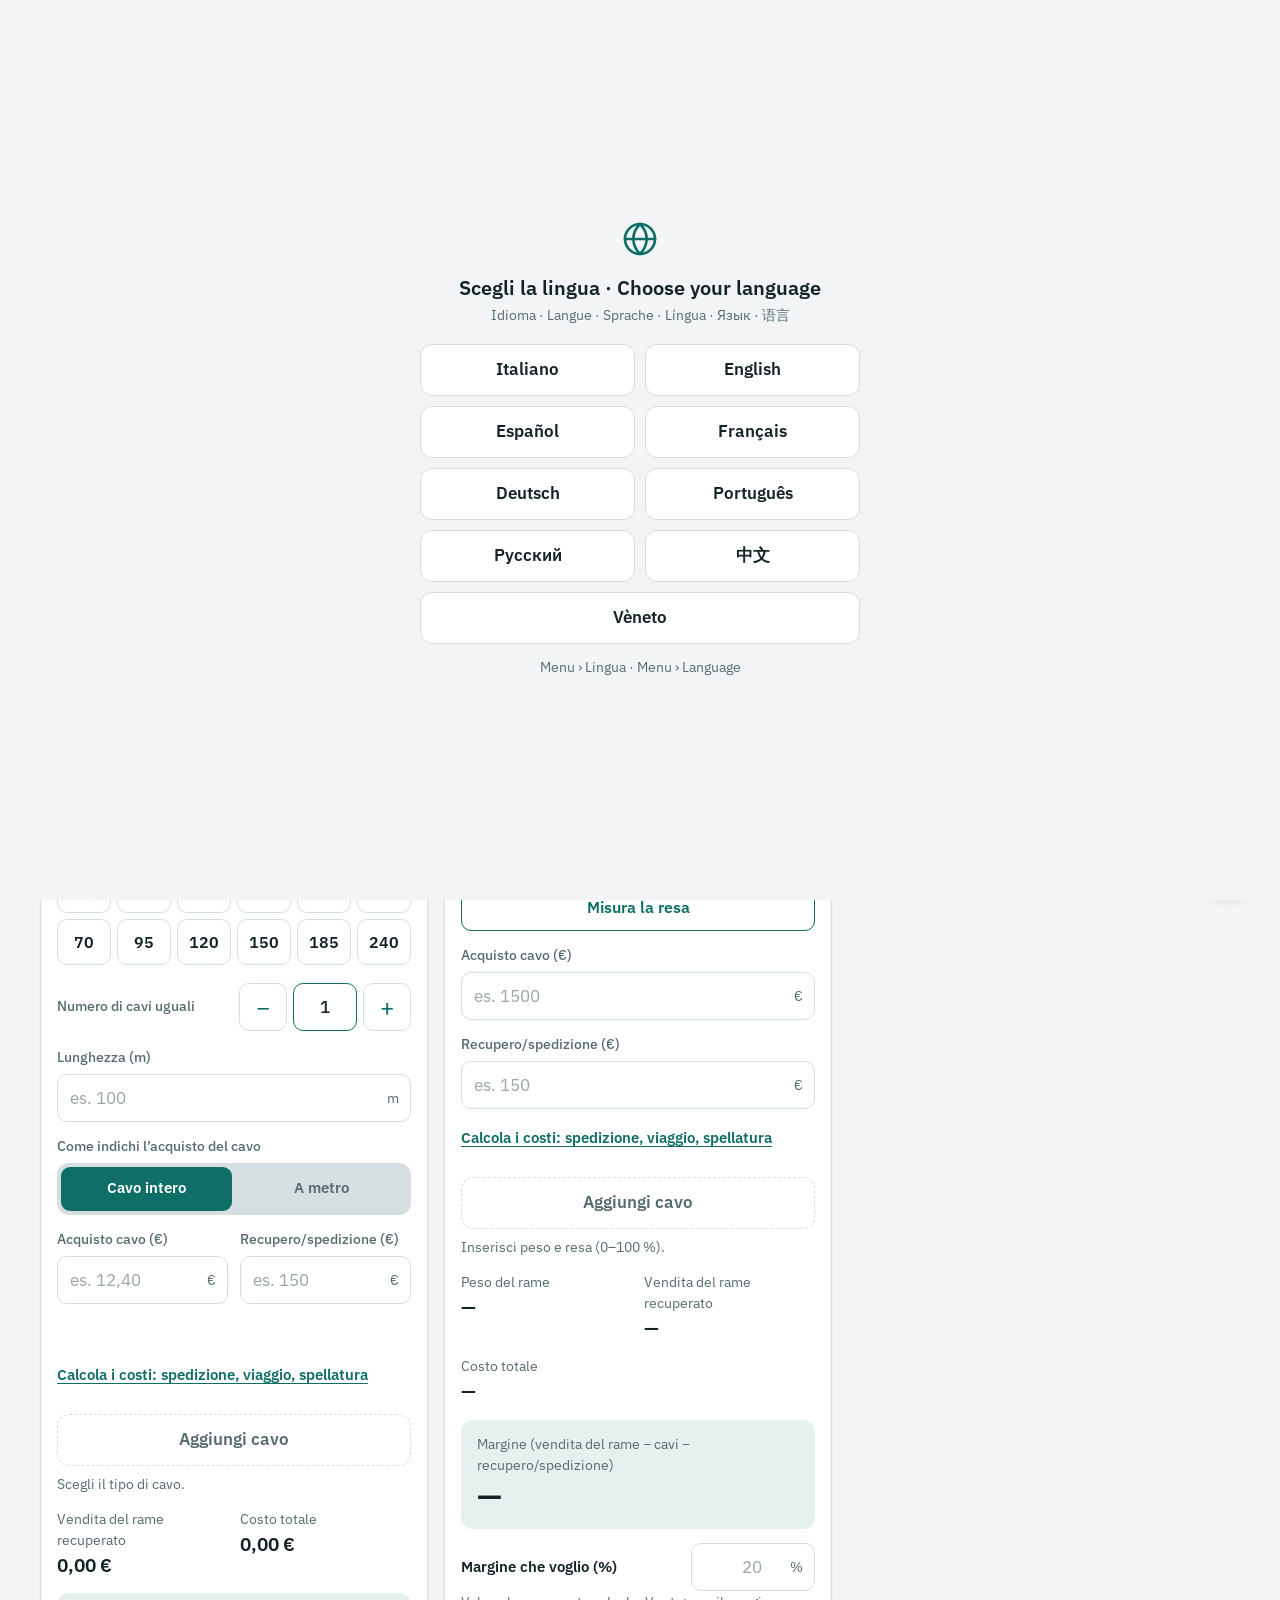
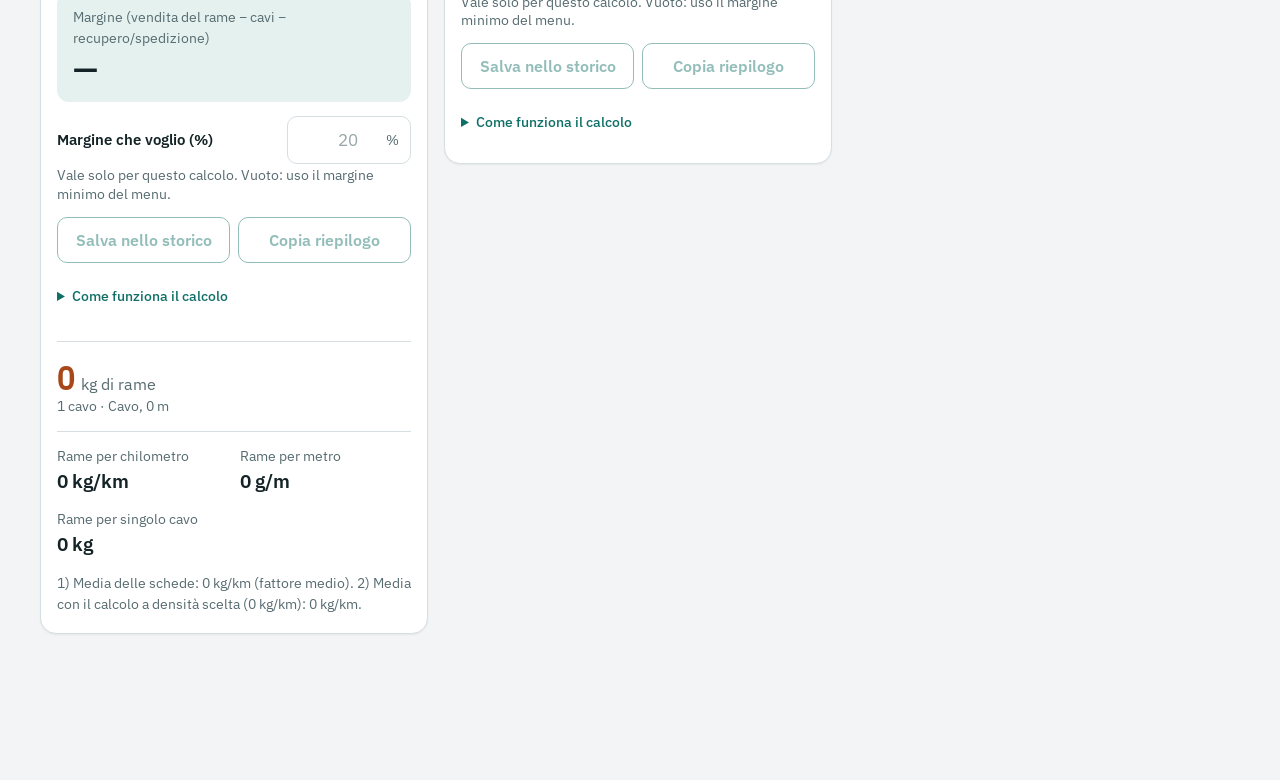
==== index.html @ 6830b4c9 "Ramometro web 1.3.0 (sviluppo 6.26.1): Ramometro con la R maiuscola anche nelle pagine d'accesso e n" ====
<!-- Ramometro · margine sul rame dei cavi · Versione 1.3.0 stabile (sviluppo 6.26.1) · 21/11/2026 · Calcolatrice e Aiuto si aprono sopra il menu; Aiuto spiega il menu -->
<!DOCTYPE html>
<html lang="it">
<head>
<meta charset="utf-8">
<meta name="color-scheme" content="light dark">
<meta name="viewport" content="width=device-width, initial-scale=1, viewport-fit=cover">
<title>Ramometro · margine sul rame dei cavi</title><script>window.__RM_FB={"apiKey": "AIzaSyAbJS0uywLJpEMcrIGnP0_t0JaekjPAHEI", "projectId": "ramometro-eddb8"};window.__WEB=2;</script><script>(function(){"use strict";var ie=window.__RM_FB||{},E=ie.projectId,ae=ie.apiKey,I=E?"projects/"+E+"/databases/(default)/documents":"",oe="https://firestore.googleapis.com/v1/",i=document,u=window,se="2026-11-20",s={g:function(e){try{return localStorage.getItem(e)}catch(t){return null}},s:function(e,t){try{localStorage.setItem(e,t)}catch(r){}},d:function(e){try{localStorage.removeItem(e)}catch(t){}},j:function(e){try{return JSON.parse(localStorage.getItem(e)||"null")}catch(t){return null}}};function j(e){return e===void 0?void 0:JSON.parse(JSON.stringify(e))}var N=null;function Ie(){return N||(N=new Promise(function(e){try{var t=indexedDB.open("rm-local",1);t.onupgradeneeded=function(){t.result.createObjectStore("docs")},t.onsuccess=function(){e(t.result)},t.onerror=function(){e(null)},t.onblocked=function(){e(null)}}catch(r){e(null)}})),N}function W(e,t){return Ie().then(function(r){return r?new Promise(function(n,a){try{var o=r.transaction("docs",e).objectStore("docs"),c=t(o);c.onsuccess=function(){n(c.result)},c.onerror=function(){a(c.error)}}catch(f){a(f)}}):t(null)})}function F(e){return W("readonly",function(t){if(!t){var r=s.g("rmdb:"+e);return r?JSON.parse(r):void 0}return t.get(e)})}function le(e,t){return W("readwrite",function(r){if(!r){s.s("rmdb:"+e,JSON.stringify(t));return}return r.put(t,e)})}function Se(e){return W("readwrite",function(t){if(!t){s.d("rmdb:"+e);return}return t.delete(e)})}function ce(e){e=String(e).split("/").filter(Boolean).join("/");var t=e.split("/").pop();return{path:e,id:t,get:function(){return F(e).then(function(r){var n=r!=null;return{exists:n,id:t,data:function(){return n?j(r):void 0}}})},set:function(r,n){return(n&&n.merge?F(e):Promise.resolve(null)).then(function(a){return le(e,j(n&&n.merge?Object.assign({},a||{},r):r))})},update:function(r){return F(e).then(function(n){if(n==null){var a=new Error("Documento assente");throw a.code="not_found",a}return le(e,j(Object.assign({},n,r)))})},delete:function(){return Se(e)}}}var _e={doc:ce,collection:function(e){return{doc:function(t){return ce(e+"/"+t)}}}},Le={id:function(){return Promise.resolve("locale")},me:function(){return Promise.resolve(null)}};u.claude={use:function(e){return Promise.resolve(e==="db"?_e:e==="user"?Le:null)}};try{var ue=s.j("cu_aix")||{};ue.all=1,s.s("cu_aix",JSON.stringify(ue))}catch(e){}if(!s.g("rm_clean")){s.s("rm_clean","1");try{["firebaseLocalStorageDb","firebase-heartbeat-database","firebase-installations-database"].forEach(function(e){indexedDB.deleteDatabase(e)}),indexedDB.databases&&indexedDB.databases().then(function(e){(e||[]).forEach(function(t){t&&t.name&&/^firestore\//.test(t.name)&&indexedDB.deleteDatabase(t.name)})}).catch(function(){})}catch(e){}}function Ae(e){return e?"integerValue"in e?Number(e.integerValue):"doubleValue"in e?Number(e.doubleValue):"booleanValue"in e?!!e.booleanValue:"timestampValue"in e?Date.parse(e.timestampValue):"stringValue"in e?e.stringValue:null:null}function w(e){return fetch(oe+I+"/"+e+"?key="+ae,{cache:"no-store",credentials:"omit"}).then(function(t){if(t.status===404)return null;if(!t.ok){var r=new Error("HTTP "+t.status);throw r.status=t.status,r}return t.json().then(function(n){var a={},o=n.fields||{};for(var c in o)a[c]=Ae(o[c]);return a})})}function P(e,t){return fetch(oe+I+":commit?key="+ae,{method:"POST",credentials:"omit",keepalive:!!t,headers:{"content-type":"application/json"},body:JSON.stringify({writes:e})}).then(function(r){if(!r.ok){var n=new Error("HTTP "+r.status);throw n.status=r.status,n}})}function S(e,t){var r=[];for(var n in t)t[n]>0&&r.push({fieldPath:n,increment:{integerValue:String(t[n])}});return r.length?{update:{name:I+"/stats/"+e,fields:{}},updateMask:{fieldPaths:[]},updateTransforms:r}:null}var de=["ap","att","nuovi","r7","r30","tel","pc","pwa","cm","cw","cs","vg","vt","vn","sv","co","st","us","un","rq","ra","kpp","kfi","kin","kal","upr","upf"],y={},fe=0;function me(e){return(e<10?"0":"")+e}function D(){var e=new Date;return e.getFullYear()+"-"+me(e.getMonth()+1)+"-"+me(e.getDate())}function U(){var e=s.j("rm_inv");return!!(e&&(e.c||e.r))}function m(e,t){!U()||!E||(y[e]=(y[e]||0)+(t||1),clearTimeout(fe),fe=setTimeout(_,15e3))}function _(e){var t=y,r=Object.keys(t);if(r.length){y={};var n={},a={},o=0;if(r.forEach(function(d){var b=Math.min(t[d],50);(de.indexOf(d)>=0||d==="matt"||d==="mnew")&&(n[d]=b,o++),t[d]>50&&(a[d]=t[d]-50)}),!!o){var c={},f={},l={},h={};de.forEach(function(d){n[d]&&(c[d]=n[d])}),n.matt&&(f.att=n.matt),n.mnew&&(f.nuovi=n.mnew),n.nuovi&&(l.nuovi=n.nuovi),n.us&&(l.us=n.us),n.un&&(l.un=n.un),n.att&&(h.att=n.att,l.att=n.att);var p=D(),T=String(u.__REL||u.__VER||"x").replace(/[^0-9A-Za-z._-]/g,"_").slice(0,24),C=[S("d-"+p,c),S("m-"+p.slice(0,7),f),S("tot",l),S("v-"+T,h)].filter(Boolean);Object.keys(a).forEach(function(d){y[d]=(y[d]||0)+a[d]}),C.length&&P(C,e).catch(function(d){d&&d.status&&d.status!==429&&d.status<500||Object.keys(t).forEach(function(b){y[b]=(y[b]||0)+Math.min(t[b],50)})})}}}i.addEventListener("visibilitychange",function(){i.visibilityState==="hidden"&&_(!0)}),u.addEventListener("pagehide",function(){_(!0)});function Te(){try{return matchMedia("(pointer:coarse)").matches&&Math.min(screen.width,screen.height)<700}catch(e){return!1}}function qe(){try{return matchMedia("(display-mode: standalone)").matches||navigator.standalone===!0}catch(e){return!1}}function pe(){if(U()){m("ap");var e=s.j("rm_st")||{},t=D(),r=t.slice(0,7),n=s.j("rm_inv")||{};if(e.d!==t){e.d=t,m("att"),m(Te()?"tel":"pc"),qe()&&m("pwa");var a=(Date.now()-(n.t||Date.now()))/864e5;a>=7&&m("r7"),a>=30&&m("r30")}e.m!==r&&(e.m=r,m("matt")),s.s("rm_st",JSON.stringify(e))}}var ve={},q={},Oe={M:"m",W:"w",S:"s"},Me={m:"cm",w:"cw",s:"cs"};function J(e){return Math.round((+e||0)*100)/100}function Re(){if(!(!U()||i.visibilityState==="hidden")){var e=u.__CU,t=null;try{t=e&&e.cur&&e.cur()}catch(r){}t&&["M","W","S"].forEach(function(r){var n=Oe[r],a=i.getElementById("v"+r),o=t[n];if(!a||a.hidden||!o||!a.offsetParent){q[n]=null;return}var c=a.classList.contains("good")?"vg":a.classList.contains("mid")?"vt":a.classList.contains("no")?"vn":"";if(!c){q[n]=null;return}var f=n+JSON.stringify([o.lab,J(o.tot),J(o.vend),J((o.acq||0)+(o.spe||0)),c]);if(!ve[f]){if(q[n]!==f){q[n]=f;return}ve[f]=1,q[n]=null,m(Me[n]),m(c);var l=(+s.g("rm_uc")||0)+1;s.s("rm_uc",String(l)),Ye(l)}})}}setInterval(Re,3e3),i.addEventListener("click",function(e){var t=e.target&&e.target.closest?e.target.closest("button"):null;!t||t.disabled||(/^sv[123]$/.test(t.id)?m("sv"):/^sh[123]$/.test(t.id)?m("co"):t.id==="prGo"&&m("st"))},!0);var ze='.rmOv{position:fixed;inset:0;z-index:2147483000;background:rgba(10,20,22,.55);display:flex;align-items:center;justify-content:center;padding:16px}.rmOv[hidden]{display:none}.rmCard{background:var(--surface,#fff);color:var(--ink,#142326);width:min(520px,100%);max-height:calc(100vh - 32px);overflow:auto;border-radius:16px;padding:20px 20px 18px;box-shadow:0 10px 40px rgba(0,0,0,.3);font:inherit;line-height:1.45}.rmCard h2{margin:0 0 8px;font-size:1.25em}.rmCard h3{font-size:1em;margin:16px 0 6px;color:var(--accent,#0f6f66)}.rmCard p{margin:6px 0}.rmCard ol,.rmCard ul{margin:6px 0;padding-left:22px}.rmCard a{color:var(--accent,#0f6f66);font-weight:600}.rmMut{color:var(--muted,#566b70);font-size:.9em}.rmWm{display:block;height:36px}.rmWm svg{height:100%;width:auto;display:block}.rmBrwL{margin-top:6px}.rmWarn{margin:8px 0;padding:10px 12px;border-radius:10px;background:#fff4d6;color:#5a4300;border:1.5px solid #e2b23a;font-weight:600}.rmWarn[hidden]{display:none}.rmBrwBar{position:fixed;left:8px;right:8px;top:8px;z-index:2147483000;display:flex;gap:10px;align-items:flex-start;padding:10px 12px;border-radius:12px;background:#fff4d6;color:#5a4300;border:1.5px solid #e2b23a;font-weight:600;box-shadow:0 6px 20px rgba(0,0,0,.2)}.rmBrwBar span{flex:1}.rmBrwBar button{min-width:36px;min-height:36px;border:0;background:none;font-size:22px;color:inherit;cursor:pointer}.rmRow{display:flex;gap:8px;flex-wrap:wrap;margin:12px 0 4px}.rmB{min-height:44px;padding:0 16px;border-radius:10px;border:1px solid var(--line,#d5dee1);background:var(--surface,#fff);color:var(--ink,#142326);font:inherit;font-weight:600;cursor:pointer;transition:background .15s,border-color .15s}.rmB:hover:not(:disabled){border-color:var(--accent,#0f6f66);background:var(--tint,#e4f1ef)}.rmB:disabled{opacity:.45;cursor:not-allowed}.rmP{background:var(--accent,#0f6f66);color:var(--accent-ink,#fff);border-color:var(--accent,#0f6f66)}.rmP:hover:not(:disabled){filter:brightness(1.08);background:var(--accent,#0f6f66)}.rmIn{width:100%;box-sizing:border-box;min-height:52px;padding:0 14px;border:1px solid var(--line,#d5dee1);border-radius:10px;background:var(--field,#fff);color:inherit;font:inherit;font-size:1.35em;letter-spacing:.12em;text-transform:uppercase;text-align:center}.rmIn:focus{outline:2px solid var(--accent,#0f6f66);outline-offset:1px}.rmChk{display:flex;gap:10px;align-items:flex-start;margin:14px 0 4px;cursor:pointer}.rmChk input{width:22px;height:22px;flex:none;margin:1px 0 0;accent-color:var(--accent,#0f6f66)}.rmMsg{min-height:1.4em;margin:8px 0 0;font-weight:600}.rmMsg.bad{color:var(--neg,#c0302b)}.rmMsg.ok{color:var(--accent,#0f6f66)}.rmLogo{display:flex;align-items:center;gap:10px;margin-bottom:6px}.rmLogo img{width:40px;height:40px;border-radius:10px}.rmLogo b{font-size:1.3em}#rmUse{position:fixed;left:50%;transform:translateX(-50%);bottom:calc(84px + env(safe-area-inset-bottom,0px));z-index:2147482000;width:min(440px,calc(100% - 24px));box-sizing:border-box;background:var(--surface,#fff);color:var(--ink,#142326);border:1px solid var(--line,#d5dee1);border-radius:14px;box-shadow:0 8px 30px rgba(0,0,0,.25);padding:10px 10px 10px 14px;display:flex;align-items:center;gap:8px;flex-wrap:nowrap;animation:rmIn .25s ease-out}#rmUse[hidden]{display:none}#rmUse b{flex:1 1 auto;min-width:0}#rmUse .rmB{min-height:40px}#rmUse .rmX{border:0;background:none;color:inherit;font-size:1.4em;line-height:1;cursor:pointer;padding:4px 8px;min-height:40px}@keyframes rmIn{from{opacity:0;transform:translate(-50%,8px)}to{opacity:1;transform:translate(-50%,0)}}@media (prefers-reduced-motion:reduce){#rmUse{animation:none}}.rmFs{border:1px solid var(--line,#d5dee1);border-radius:12px;margin:10px 0 0;padding:6px 10px 10px}.rmFs legend{padding:0 4px;font-size:.9em;color:var(--muted,#566b70)}.rmOpt{display:flex;flex-wrap:wrap;gap:6px}.rmOpt label{display:inline-flex;align-items:center;gap:6px;min-height:40px;padding:0 12px;border:1px solid var(--line,#d5dee1);border-radius:999px;cursor:pointer;transition:background .15s,border-color .15s}.rmOpt label:hover{border-color:var(--accent,#0f6f66);background:var(--tint,#e4f1ef)}.rmOpt input{-webkit-appearance:radio;appearance:auto;accent-color:var(--accent,#0f6f66);width:16px;height:16px;min-width:0;min-height:0;max-width:16px;padding:0;margin:0;flex:none;border:0;box-shadow:none;background:none}.rmCard [hidden]{display:none!important}.rmOpt label:has(input:checked){border-color:var(--accent,#0f6f66);background:var(--tint,#e4f1ef);font-weight:600}.rmBig{font:700 2em/1.2 ui-monospace,Menlo,monospace;letter-spacing:.12em;text-align:center;margin:4px 0 10px;padding:12px;border:2px dashed var(--accent,#0f6f66);border-radius:12px}.rmLinks{display:flex;gap:16px;flex-wrap:wrap;margin:4px 0}.rmL{border:0;background:none;padding:6px 0;min-height:40px;color:var(--accent,#0f6f66);font:inherit;font-weight:600;text-decoration:underline;cursor:pointer}[data-ax]{pointer-events:none;opacity:.5}.alsec:has([data-ax="all"])::after{content:"Nella versione web l\u2019AI non \xE8 disponibile: usala nella versione su claude.ai.";display:block;font-size:.9em;margin:8px 4px 2px;line-height:1.4;color:var(--muted,#566b70)}.rmAlw{position:fixed;left:50%;transform:translateX(-50%);top:calc(70px + env(safe-area-inset-top,0px));z-index:2147482000;width:min(460px,calc(100% - 24px));box-sizing:border-box;background:var(--surface,#fff);color:var(--ink,#142326);border:2px solid var(--neg,#c0302b);border-radius:14px;box-shadow:0 10px 30px rgba(0,0,0,.18);padding:12px 14px}.rmAlw ul{margin:6px 0;padding-left:20px}.rmAlw li{margin:3px 0}.rmAlw small{color:var(--muted,#566b70)}.rmAlw .rmRow{display:flex;gap:8px;justify-content:flex-end;margin-top:8px}.rmAiB::after{content:attr(data-rmai);display:inline-block;margin:4px 0 0 6px;padding:1px 7px;border-radius:9px;font-size:.72rem;font-weight:600;line-height:1.5;background:#fde9c8;color:#6b4300;white-space:nowrap;vertical-align:middle;text-transform:none;letter-spacing:0}.alpsw,#spGo{display:none!important}';function L(e){var t=i.createElement("template");return t.innerHTML=e.trim(),t.content.firstChild}function O(){if(!i.getElementById("rmCss")){var e=i.createElement("style");e.id="rmCss",e.textContent=ze,(i.head||i.documentElement).appendChild(e)}}function X(e,t){try{return u.__WAIT&&u.__WAIT.track?u.__WAIT.track(e,t):e}catch(r){return e}}function Pe(){var e=i.querySelector('link[rel="apple-touch-icon"]');return e?e.href:"icons/icon-192x192.png"}function De(e){try{return new Date(e).toLocaleDateString("it-IT")}catch(t){return""}}var ge="ABCDEFGHJKMNPQRSTUVWXYZ23456789";function Ve(){var e=new Uint32Array(16),t="";crypto.getRandomValues(e);for(var r=0;r<16;r++)t+=ge[e[r]%ge.length];return t}function he(e){return e?e.slice(0,3)+"-"+e.slice(3,6):""}function H(e){return e=String(e||"").toUpperCase().replace(/[^A-Z0-9]/g,"").slice(0,8),e.length>4?e.slice(0,4)+"-"+e.slice(4):e}function be(e){return e?e.on!==!0?"Questo codice non \xE8 pi\xF9 attivo.":e.exp&&Date.now()>e.exp?"Questo codice \xE8 scaduto.":(e.used||0)>=(e.max||0)?"Questo codice \xE8 gi\xE0 stato usato il numero massimo di volte.":"":"Codice non valido: controlla lettere e numeri."}function Q(e){return e&&e.status===403?"L\u2019accesso non \xE8 disponibile in questo momento: riprova pi\xF9 tardi.":navigator.onLine===!1||!(e&&e.status)?"Serve la rete: collegati e riprova.":"Operazione non riuscita: riprova tra poco."}function Ge(e){if(E){var t=D(),r=[S("d-"+t,e),S("tot",e)].filter(Boolean);r.length&&P(r).catch(function(){})}}var je=[["pp","Passaparola"],["fi","Fiera o evento"],["in","Internet"],["al","Altro"]],Ne=[["pr","Privato"],["pf","Professionale"]];function xe(e,t){return'<div class="rmOpt" role="radiogroup">'+t.map(function(r){return'<label><input type="radio" name="'+e+'" value="'+r[0]+'"><span>'+r[1]+"</span></label>"}).join("")+'<label><input type="radio" name="'+e+'" value="" checked><span>Preferisco non dire</span></label></div>'}var A=null,K=0;function We(e){["rmVReq","rmVWait","rmVCode"].forEach(function(t){i.getElementById(t).hidden=t!==e})}function Fe(){return i.getElementById("rmAcc").checked}function M(){var e=Fe();i.getElementById("rmAsk").disabled=!e,i.getElementById("rmGo").disabled=!(e&&H(i.getElementById("rmCode").value).length===9)}function Ue(){var e=i.querySelector("h1.wm svg");return e?'<span class="rmWm" role="img" aria-label="Ramometro">'+e.outerHTML+"</span>":'<img alt="" src="'+Pe()+'"><b>Ramometro</b>'}var ye={inapp:"Stai usando il browser interno di un\u2019altra app (WhatsApp, Facebook, Instagram\u2026): qui dati e accesso possono andare persi. Apri questo indirizzo in Chrome, Safari o Samsung Internet.",store:"Questo browser non permette di salvare i dati (forse navigazione privata o protezioni attive): accesso e calcoli andrebbero persi. Usa una finestra normale di Chrome, Safari o Samsung Internet.",old:"Questo browser \xE8 vecchio: alcune parti potrebbero non funzionare o perdere i colori. Aggiornalo, oppure usa Chrome, Safari o Samsung Internet aggiornati."};function Je(){var e=navigator.userAgent||"";if(/FBAN|FBAV|FB_IAB|FBIOS|Instagram|Line\/|Telegram|WhatsApp|Snapchat|MicroMessenger|; wv\)/.test(e))return"inapp";try{localStorage.setItem("rm_t","1"),localStorage.removeItem("rm_t")}catch(r){return"store"}var t=u.CSS;return t&&t.supports&&t.supports("inset","0")?"":"old"}function Xe(){var e=Je();if(e){var t=i.getElementById("rmBrwW");t&&(t.textContent=ye[e],t.hidden=!1);var r=i.getElementById("rmGate");if(!(r&&!r.hidden)){try{if(sessionStorage.getItem("rm_brw"))return;sessionStorage.setItem("rm_brw","1")}catch(a){}var n=L('<div class="rmBrwBar" role="status"><span></span><button type="button" aria-label="Chiudi">\xD7</button></div>');n.querySelector("span").textContent=ye[e],n.querySelector("button").addEventListener("click",function(){n.remove()}),i.body.appendChild(n)}}}function g(e,t){var r=i.getElementById("rmGateM");r&&(r.textContent=e||"",r.className="rmMsg"+(t?" "+t:""))}function He(){A=L('<div class="rmOv" id="rmGate" role="dialog" aria-modal="true" aria-labelledby="rmGateT"><div class="rmCard"><div class="rmLogo">'+Ue()+'</div><h2 id="rmGateT">Benvenuto in Ramometro</h2><p class="rmWarn" id="rmBrwW" hidden></p><p id="rmGateS">Ramometro si usa con l\u2019approvazione di chi la gestisce. Chiedi l\u2019accesso: non servono nome, email o telefono.</p><div id="rmVReq"><fieldset class="rmFs"><legend>Facoltativo \xB7 Come hai conosciuto Ramometro?</legend>'+xe("rmSrc",je)+'</fieldset><fieldset class="rmFs"><legend>Facoltativo \xB7 Per che uso?</legend>'+xe("rmUso",Ne)+'</fieldset></div><div id="rmVWait" hidden><p class="rmMut" style="margin-top:4px">Codice della tua richiesta</p><p class="rmBig" id="rmRc"></p><p>Quando il gestore approva la richiesta, l\u2019app si apre da sola. Se lo conosci, puoi mostrargli questo codice di persona.</p><p class="rmMut" id="rmLast"></p></div><div id="rmVCode" hidden><label for="rmCode" class="rmMut">Codice d\u2019invito</label><input id="rmCode" class="rmIn" inputmode="text" autocomplete="off" autocapitalize="characters" spellcheck="false" maxlength="9" placeholder="XXXX-XXXX"></div><label class="rmChk" id="rmChkL"><input type="checkbox" id="rmAcc"><span id="rmOkT">Ho letto e accetto le <a href="avvertenze.html" target="_blank" rel="noopener">Avvertenze d\u2019uso</a>: Ramometro fa stime e calcoli, non d\xE0 consigli di acquisto; ogni decisione \xE8 mia. Ho letto l\u2019<a href="privacy.html" target="_blank" rel="noopener">Informativa privacy</a>.</span></label><p class="rmMsg" id="rmGateM" role="status" aria-live="polite"></p><div class="rmRow"><button type="button" class="rmB rmP" id="rmAsk" disabled>Chiedi l\u2019accesso</button><button type="button" class="rmB rmP" id="rmChk" hidden>Controlla ora</button><button type="button" class="rmB rmP" id="rmGo" hidden disabled>Attiva il codice</button><button type="button" class="rmB" id="rmDl" hidden>Scarica i miei dati</button></div><p class="rmLinks"><button type="button" class="rmL" id="rmToCode">Ho gi\xE0 un codice</button><button type="button" class="rmL" id="rmToReq" hidden>Chiedi l\u2019accesso</button></p><p class="rmMut">Non chiediamo nome, email o telefono: i tuoi dati restano su questo dispositivo.</p><p class="rmMut rmBrwL">Funziona con Chrome, Edge, Safari, Samsung Internet e Firefox aggiornati. Aprila dall\u2019icona o dal link ricevuto, non dentro WhatsApp o Facebook.</p></div></div>'),i.body.appendChild(A);var e=i.getElementById("rmCode");i.getElementById("rmAcc").addEventListener("change",M),e.addEventListener("input",function(){var t=H(e.value);e.value!==t&&(e.value=t),M()}),e.addEventListener("keydown",function(t){t.key==="Enter"&&!i.getElementById("rmGo").disabled&&(t.preventDefault(),i.getElementById("rmGo").click())}),i.getElementById("rmAsk").addEventListener("click",Qe),i.getElementById("rmChk").addEventListener("click",function(){V(!0)}),i.getElementById("rmGo").addEventListener("click",function(){Ke(H(e.value))}),i.getElementById("rmToCode").addEventListener("click",function(){x("code")}),i.getElementById("rmToReq").addEventListener("click",function(){var t=s.j("rm_req");x(t&&t.st==="attesa"?"wait":"req")}),i.getElementById("rmDl").addEventListener("click",function(){var t=i.getElementById("bkDl");t&&t.click()})}function x(e,t){O(),A||He();var r=s.j("rm_req")||{},n=i.getElementById("rmGateS"),a=i.getElementById("rmGateT"),o=e==="req"||e==="no"||e==="off";We(e==="wait"?"rmVWait":e==="code"?"rmVCode":"rmVReq"),i.getElementById("rmAsk").hidden=!o,i.getElementById("rmAsk").textContent=e==="req"?"Chiedi l\u2019accesso":"Chiedi di nuovo",i.getElementById("rmChk").hidden=e!=="wait",i.getElementById("rmGo").hidden=e!=="code",i.getElementById("rmDl").hidden=e!=="off",i.getElementById("rmChkL").hidden=e==="wait",i.getElementById("rmToCode").hidden=e==="code",i.getElementById("rmToReq").hidden=e!=="code",i.getElementById("rmToReq").textContent=r.st==="attesa"?"Torna alla mia richiesta":"Chiedi l\u2019accesso",e==="req"?(a.textContent="Benvenuto in Ramometro",n.textContent="Ramometro si usa con l\u2019approvazione di chi la gestisce. Chiedi l\u2019accesso: non servono nome, email o telefono."):e==="wait"?(a.textContent="Richiesta inviata",n.textContent="La tua richiesta \xE8 in attesa di approvazione.",i.getElementById("rmRc").textContent=he(r.r)):e==="code"?(a.textContent="Codice d\u2019invito",n.textContent="Se hai ricevuto un codice da chi gestisce l\u2019app, scrivilo qui."):e==="no"?(a.textContent="Richiesta non approvata",n.textContent="Questa richiesta non \xE8 stata approvata. Puoi chiedere di nuovo pi\xF9 tardi o usare un codice d\u2019invito."):e==="off"&&(a.textContent="Accesso ritirato",n.textContent="L\u2019accesso su questo dispositivo non \xE8 pi\xF9 attivo. I tuoi dati restano qui: puoi scaricarli in un file, chiedere di nuovo l\u2019accesso o usare un codice."),g(t||""),M(),A.hidden=!1,clearInterval(K),e==="wait"&&(K=setInterval(function(){i.visibilityState==="visible"&&V(!1)},2e4))}function Y(){clearInterval(K),A&&(A.hidden=!0),pe(),_()}function $(e){var t=!s.g("rm_inv")&&!s.g("rm_was");e.t=Date.now(),e.a=se,e.ok=Date.now(),s.s("rm_inv",JSON.stringify(e)),s.s("rm_was","1"),s.d("rm_req"),t&&(m("nuovi"),m("mnew"))}function Qe(){var e=s.j("rm_req");if(e&&e.st==="no"&&Date.now()-(e.t||0)<10*6e4){g("Puoi chiedere di nuovo tra qualche minuto.","bad");return}var t=i.getElementById("rmAsk");t.disabled=!0,t.setAttribute("aria-busy","true");var r=(i.querySelector("input[name=rmSrc]:checked")||{}).value||"",n=(i.querySelector("input[name=rmUso]:checked")||{}).value||"",a=Ve(),o=!1,c="d-"+D();g("Invio la richiesta\u2026");var f=w("access/config").then(function(l){if(l=l||{},l.open===!1)throw{msg:"In questo momento non si accettano nuove richieste: riprova pi\xF9 tardi."};if(l.auto!==!0)return!1;var h=+l.maxDay||0;return h?w("access/"+c).then(function(p){return(p&&p.n||0)<h}):!0}).then(function(l){o=l;var h={st:{stringValue:l?"ok":"attesa"}};r&&(h.src={stringValue:r}),n&&(h.uso={stringValue:n});var p=[{update:{name:I+"/requests/"+a,fields:h},updateTransforms:[{fieldPath:"at",setToServerValue:"REQUEST_TIME"}],currentDocument:{exists:!1}}];return l&&p.push({update:{name:I+"/access/"+c,fields:{}},updateMask:{fieldPaths:[]},updateTransforms:[{fieldPath:"n",increment:{integerValue:"1"}}]}),P(p)}).then(function(){var l={rq:1};o&&(l.ra=1),r&&(l["k"+r]=1),n&&(l["u"+n]=1),Ge(l),o?($({r:a}),g("Accesso approvato. Buon lavoro!","ok"),setTimeout(Y,900)):(s.s("rm_req",JSON.stringify({r:a,t:Date.now(),st:"attesa",a:se})),x("wait"))}).catch(function(l){g(l&&l.msg?l.msg:Q(l),"bad")}).then(function(){t.removeAttribute("aria-busy"),M()});X(f,"Invio la richiesta\u2026")}function V(e){var t=s.j("rm_req");if(!(!t||!t.r||!E)){e&&g("Controllo\u2026");var r=w("requests/"+t.r).then(function(n){var a=i.getElementById("rmLast");a&&(a.textContent="Ultimo controllo alle "+new Date().toLocaleTimeString("it-IT",{hour:"2-digit",minute:"2-digit"})+"."),n&&n.st==="ok"?($({r:t.r}),g("Accesso approvato. Buon lavoro!","ok"),setTimeout(Y,900)):!n||n.st==="no"?(t.st="no",t.t=Date.now(),s.s("rm_req",JSON.stringify(t)),x("no")):e&&g("Ancora in attesa di approvazione.")}).catch(function(n){e&&g(Q(n),"bad")});e&&X(r,"Controllo\u2026")}}function Ke(e){var t=i.getElementById("rmGo");t.disabled=!0,t.setAttribute("aria-busy","true"),g("Controllo il codice\u2026");var r=w("codes/"+e).then(function(n){var a=be(n);if(a)throw{msg:a};return P([{transform:{document:I+"/codes/"+e,fieldTransforms:[{fieldPath:"used",increment:{integerValue:"1"}}]},currentDocument:{exists:!0}}]).catch(function(o){if(o&&o.status===403)return w("codes/"+e).then(function(c){throw{msg:be(c)||"Codice non accettato: riprova."}});throw o})}).then(function(){$({c:e}),g("Codice attivato. Buon lavoro!","ok"),setTimeout(Y,900)}).catch(function(n){g(n&&n.msg?n.msg:Q(n),"bad")}).then(function(){t.removeAttribute("aria-busy"),M()});X(r,"Controllo il codice\u2026")}function Z(){var e=s.j("rm_inv");if(!(!E||navigator.onLine===!1)){if(!e||!(e.c||e.r)){var t=s.j("rm_req");t&&t.st==="attesa"&&V(!1);return}if(!(e.ok&&Date.now()-e.ok<6*36e5)){var r=e.r?w("requests/"+e.r).then(function(n){return!!(n&&n.st==="ok")}):w("codes/"+e.c).then(function(n){return!!(n&&n.on===!0)});r.then(function(n){if(!n){s.d("rm_inv"),x("off");return}e.ok=Date.now(),s.s("rm_inv",JSON.stringify(e))}).catch(function(){})}}}function Ye(e){var t=s.g("rm_ua");if(!(t==="si"||t==="no"||t==="x2")&&(t==="x1"?e>=30:e>=10)&&!(i.getElementById("rmUse")||i.querySelector(".ov:not([hidden])"))){O();var r=L('<div id="rmUse" role="dialog" aria-label="Ramometro ti \xE8 utile?"><b>Ramometro ti \xE8 utile?</b><button type="button" class="rmB rmP" data-u="si">S\xEC</button><button type="button" class="rmB" data-u="no">No</button><button type="button" class="rmX" data-u="x" aria-label="Chiudi">\xD7</button></div>');i.body.appendChild(r),r.addEventListener("click",function(n){var a=n.target.closest("[data-u]");if(a){var o=a.dataset.u;o==="x"?s.s("rm_ua",t==="x1"?"x2":"x1"):(s.s("rm_ua",o),m(o==="si"?"us":"un"),_()),o!=="x"?(r.innerHTML="<b>Grazie!</b>",setTimeout(function(){r.remove()},1400)):r.remove()}})}}function we(){var e=s.j("rm_inv");return'<p>Ramometro <b>non raccoglie dati personali</b>: niente account, niente email, niente nome. Calcoli, storico, magazzino e impostazioni restano su questo dispositivo.</p><p>Ramometro <b>fa stime e calcoli, non d\xE0 consigli di acquisto</b>: ogni decisione e responsabilit\xE0 resta tua.</p><div class="rmRow"><a class="rmB" href="privacy.html" target="_blank" rel="noopener" style="display:inline-flex;align-items:center;text-decoration:none">Informativa privacy</a><a class="rmB" href="avvertenze.html" target="_blank" rel="noopener" style="display:inline-flex;align-items:center;text-decoration:none">Avvertenze d\u2019uso</a></div><p class="rmMut">'+(e&&(e.c||e.r)?"Accesso attivo dal "+De(e.t)+(e.r?" (richiesta "+he(e.r)+").":" (codice d\u2019invito)."):"Accesso non ancora attivo.")+"</p><h3>Cosa fare</h3><ol><li>Leggi l\u2019<b>Informativa privacy</b> per sapere cosa resta sul dispositivo e cosa no.</li><li>Leggi le <b>Avvertenze d\u2019uso</b>: limiti delle stime, norme su rifiuti e provenienza del materiale, responsabilit\xE0.</li><li>Per non perdere i dati: Menu \u203A I miei dati \u203A <b>Esporta e recupera</b> \u203A <b>Scarica un file</b>.</li></ol><h3>Poi</h3><ul><li>L\u2019accesso si chiede dall\u2019app ed \xE8 approvato dal gestore, che non sa chi sei: vede solo il codice casuale della richiesta e le risposte facoltative.</li><li>L\u2019app conta solo numeri totali (aperture, calcoli, salvataggi), senza sapere chi sei.</li><li>Le funzioni AI qui non ci sono: sono solo nella versione su claude.ai.</li><li>Cancellare i dati del sito dal browser cancella tutto quello che l\u2019app ha salvato qui.</li></ul>"}function ee(){O();var e=i.getElementById("rmLegOv");e||(e=L('<div class="rmOv" id="rmLegOv" role="dialog" aria-modal="true" aria-labelledby="rmLegT" hidden><div class="rmCard"><div style="display:flex;justify-content:space-between;align-items:center;gap:8px"><h2 id="rmLegT" style="margin:0">Privacy e avvertenze</h2><button type="button" class="rmB" data-x>Chiudi</button></div><div id="rmLegB"></div></div></div>'),i.body.appendChild(e),e.addEventListener("click",function(t){(t.target===e||t.target.closest("[data-x]"))&&(e.hidden=!0)}),i.addEventListener("keydown",function(t){t.key==="Escape"&&!e.hidden&&(e.hidden=!0)})),i.getElementById("rmLegB").innerHTML=we(),e.hidden=!1}u.__RMWEB={openLegal:ee,flush:_,bump:m,gate:x};function $e(){if(i.getElementById("rmLeg"))return!0;if(i.querySelector('#pvMenu [data-go="leg"]'))return u.__LEGH=we,!0;var e=[].slice.call(i.querySelectorAll(".pms")).filter(function(n){return/^\s*Aiuto\s*$/.test(n.textContent)})[0],t=e&&e.nextElementSibling;if(!t)return!1;var r=L('<button type="button" class="pmi" id="rmLeg" aria-haspopup="dialog"><i><svg width="22" height="22" viewBox="0 0 24 24" fill="none" stroke="currentColor" stroke-width="1.8" stroke-linecap="round" stroke-linejoin="round" aria-hidden="true"><path d="M12 3 5 6v5c0 4.5 3 8.3 7 10 4-1.7 7-5.5 7-10V6z"/><path d="m9 12 2 2 4-4"/></svg></i><span><b>Privacy e avvertenze</b><small>Nessun dato personale \xB7 ogni decisione \xE8 tua</small></span><svg class="pch" width="18" height="18" viewBox="0 0 24 24" fill="none" stroke="currentColor" stroke-width="2" stroke-linecap="round" stroke-linejoin="round" aria-hidden="true"><path d="m9 6 6 6-6 6"/></svg></button>');return t.appendChild(r),r.addEventListener("click",function(n){n.stopPropagation(),ee()}),!0}function Ze(){try{if(u.__GO&&u.__GO.keys)return u.__GO.keys.legal||(u.__GO.keys.legal={fn:ee}),!0}catch(e){}return!1}var ke=null,te=null;function ne(){return te||(te=fetch("data/market.json",{cache:"no-cache"}).then(function(e){return e.ok?e.json():null}).then(function(e){return ke=e&&e.spot&&e.asof?e:null,ke}).catch(function(){return null})),te}u.__WEBDB={doc:function(e){return{get:function(){return e!=="market/latest"?Promise.resolve({exists:!1,data:function(){return null}}):ne().then(function(t){return{exists:!!t,data:function(){return t}}})},set:function(){return Promise.resolve()}}}};function R(e){try{return u.__I18N?u.__I18N.T(e):e}catch(t){return e}}function k(e){var t=[].slice.call(arguments,1),r=R(e);return r.replace(/\{(\d+)\}/g,function(n,a){return t[+a]===void 0?n:t[+a]})}function B(e,t){return Number(e).toLocaleString("it-IT",{minimumFractionDigits:t,maximumFractionDigits:t})}function et(){ne().then(function(e){if(!(!e||!Array.isArray(e.hist)||e.hist.length<2||!(e.usdPerEur>0))){var t=s.j("cu_al")||{},r=t.cu||{},n=t.src||{};if(!(t.on===!1||n.qt===!1)){var a={d24:{on:!0,v:3},d7:{on:!0,v:5},r24:{on:!0,v:3},r7:{on:!0,v:5},lo:{on:!1,v:null},hi:{on:!1,v:null}},o=function(v){var z=r[v]||a[v];return z&&z.on&&z.v>0?+z.v:null},c=e.hist,f=c[0][1],l=c[1][1],h=c[Math.min(5,c.length-1)][1],p=(f/l-1)*100,T=(f/h-1)*100,C=f/e.usdPerEur/1e3,d=[["d24",o("d24")!==null&&p<=-o("d24"),k("Rame in calo: {0} % in un giorno di borsa","\u2212"+B(-p,1))],["d7",o("d7")!==null&&T<=-o("d7"),k("Rame in calo: {0} % in una settimana di borsa","\u2212"+B(-T,1))],["lo",o("lo")!==null&&C<=o("lo"),k("Rame sotto la tua soglia: {0} \u20AC/kg",B(C,2))],["r24",o("r24")!==null&&p>=o("r24"),k("Rame in salita: {0} % in un giorno di borsa","+"+B(p,1))],["r7",o("r7")!==null&&T>=o("r7"),k("Rame in salita: {0} % in una settimana di borsa","+"+B(T,1))],["hi",o("hi")!==null&&C>=o("hi"),k("Rame sopra la tua soglia: {0} \u20AC/kg",B(C,2))]],b=s.j("rm_alw")||{},re=[];if(d.forEach(function(v){v[1]?b[v[0]]||(re.push(v[2]),b[v[0]]=c[0][0]):delete b[v[0]]}),s.s("rm_alw",JSON.stringify(b)),!!re.length){O();var G=L('<div class="rmAlw" role="status"><b>'+R("Avviso sul rame")+"</b><ul>"+re.map(function(v){return"<li>"+v+"</li>"}).join("")+"</ul><small>"+k("Borsa LME del {0}: {1} $/t",c[0][0].split("-").reverse().join("/"),B(f,0))+'</small><div class="rmRow"><button type="button" class="rmB" data-s>'+R("Soglie")+'</button><button type="button" class="rmB rmP" data-x>'+R("Chiudi")+"</button></div></div>");i.body.appendChild(G),G.addEventListener("click",function(v){if(v.target.closest("[data-x]"))G.remove();else if(v.target.closest("[data-s]")){G.remove();try{u.__GO("cu")}catch(z){}}})}}}})}var tt="#srBtn,#sqGo,#fsOpen,#vvKm,[data-dlkm],#imLnkGo,#imVoice,#imImgT,#rfGo";function Be(){for(var e=i.querySelectorAll(tt),t=R("solo su claude.ai"),r=0;r<e.length;r++)e[r].getAttribute("data-rmai")!==t&&(e[r].setAttribute("data-rmai",t),e[r].classList.add("rmAiB"))}var Ce=0;function nt(){Be();try{new MutationObserver(function(){clearTimeout(Ce),Ce=setTimeout(Be,120)}).observe(i.body,{childList:!0,subtree:!0})}catch(e){}}function Ee(){O(),(function r(n){var a=$e(),o=Ze();!(a&&o)&&n<120&&setTimeout(function(){r(n+1)},250)})(0);var e=s.j("rm_inv"),t=s.j("rm_req");ne().then(function(r){r&&[1200,3500].forEach(function(n){setTimeout(function(){try{u.__X5&&u.__X5.mk()}catch(a){}},n)})}),nt(),e&&(e.c||e.r)?(pe(),Z(),setTimeout(et,2500)):t&&t.st==="attesa"?(x("wait"),V(!1)):t&&t.st==="no"?x("no"):x(s.g("rm_was")?"off":"req"),setTimeout(Xe,600)}i.readyState==="loading"?i.addEventListener("DOMContentLoaded",Ee):Ee(),u.addEventListener("online",Z),i.addEventListener("visibilitychange",function(){i.visibilityState==="visible"&&Z()}),"serviceWorker"in navigator&&location.protocol==="https:"&&u.addEventListener("load",function(){navigator.serviceWorker.register("sw.js").catch(function(){})})})();
</script>
<meta name="theme-color" content="#0f6f66">
<script>(function(){try{var E='web',k='cu_xenv',o=localStorage.getItem(k);if(o&&o!==E){window.__ENVCLASH=1;document.documentElement.classList.add('envclash')}else localStorage.setItem(k,E)}catch(e){}})();</script><script>
/* v6.23.3 · attese: ogni richiesta all'AI (sample) e al web (mcp) accende il logo che gira */
(function(){'use strict';var n=0,lab='',tm=0,iv=0,D=document;
function pill(){var p=D.getElementById('waitPill');if(!p&&D.body){p=D.createElement('div');p.id='waitPill';p.setAttribute('role','status');p.setAttribute('aria-live','polite');p.hidden=true;p.innerHTML='<i aria-hidden="true"></i><span></span>';D.body.appendChild(p)}return p}
function T(s){try{return window.__I18N.T(s)}catch(e){return s}}
function local(){var L=D.querySelectorAll('.busy:not([hidden]) .spinlogo,.wtng');for(var i=0;i<L.length;i++){var r=L[i].getBoundingClientRect();if(r.width&&r.bottom>0&&r.top<innerHeight)return true}return false}
function paint(){var p=pill();if(!p)return;if(!n||local()){p.hidden=true;return}p.lastChild.textContent=T(lab||'Ci penso…');p.hidden=false}
function start(l){n++;if(l&&!lab)lab=l;clearTimeout(tm);tm=setTimeout(paint,350);if(!iv)iv=setInterval(paint,300)}
function stop(){n=Math.max(0,n-1);if(!n){lab='';clearTimeout(tm);clearInterval(iv);iv=0;var p=D.getElementById('waitPill');if(p)p.hidden=true}}
function track(pr,l){start(l);var done=function(){stop()};try{pr.then(done,done)}catch(e){stop()}return pr}
/* v6.23.4 · i servizi dell'app (sample, mcp) sono congelati: non si avvolgono con Proxy né si toccano.
   Si crea un oggetto nuovo che chiama gli originali e accende il logo; se qualcosa non torna si usa l'originale. */
function cp(o,w,tr,lab){var seen={},p=o,skip={length:1,name:1,prototype:1,arguments:1,caller:1,constructor:1};
  while(p&&p!==Object.prototype&&p!==Function.prototype){Object.getOwnPropertyNames(p).forEach(function(k){if(seen[k]||skip[k]||k==='__w')return;seen[k]=1;var v;try{v=o[k]}catch(e){return}
    if(typeof v==='function')w[k]=tr[k]?(function(f){return function(){return track(f.apply(o,arguments),lab)}})(v):v.bind(o);else w[k]=v})
    p=Object.getPrototypeOf(p)}return w}
function wrapS(s){if(!s||s.__w)return s;try{var w;
  if(typeof s==='function'){w=function(){return track(s.apply(this,arguments),'Ci penso…')}}else w={};
  cp(s,w,{json:1},'Ci penso…');w.__w=1;
  if(typeof s.limits==='function'&&typeof w.limits!=='function')return s;return w}catch(e){return s}}
function wrapM(m){if(!m||m.__w)return m;try{var w=cp(m,{},{callTool:1},'Leggo dal web…');w.__w=1;
  if(typeof m.callTool==='function'&&typeof w.callTool!=='function')return m;return w}catch(e){return m}}
function hook(){var c=window.claude;if(!c||!c.use||c.use.__w)return !!(c&&c.use&&c.use.__w);var u=c.use.bind(c),w=function(k){var r=u.apply(null,arguments);return Promise.resolve(r).then(function(x){return k==='sample'?wrapS(x):k==='mcp'?wrapM(x):x})};w.__w=1;try{c.use=w}catch(e){return false}return true}
if(!hook()){var k=0,h=setInterval(function(){if(hook()||++k>100)clearInterval(h)},50)}
window.__WAIT={hook:hook,start:start,stop:stop,track:track,say:function(l){lab=l||'';if(n)paint()},active:function(){return n>0}};
})();
</script>
<script>try{var r0=document.documentElement;window.__T0=r0.getAttribute("data-theme");var t0=localStorage.getItem("cu_theme");if(t0==="dark"||t0==="light")r0.setAttribute("data-theme",t0)}catch(e){}</script>
<meta name="application-name" content="Ramometro">
<meta name="apple-mobile-web-app-title" content="Ramometro">
<meta name="apple-mobile-web-app-capable" content="yes">
<meta name="mobile-web-app-capable" content="yes">
<link rel="apple-touch-icon" sizes="180x180" href="[data-uri]">
<link rel="icon" type="image/png" sizes="192x192" href="[data-uri]">
<link rel="manifest" href="manifest.json">
<link rel="icon" type="image/svg+xml" href="data:image/svg+xml,%3Csvg%20xmlns%3D%22http%3A//www.w3.org/2000/svg%22%20viewBox%3D%220%200%20512%20512%22%3E%3Crect%20width%3D%22512%22%20height%3D%22512%22%20rx%3D%22112%22%20fill%3D%22%23fff%22/%3E%3Cg%20transform%3D%22translate%2851%2051%29%20scale%285.6944%29%22%3E%3Cg%20fill%3D%22none%22%20stroke-width%3D%229%22%3E%3Cpath%20d%3D%22M4.5%2036A31.5%2031.5%200%200%201%2020.25%208.72%22%20stroke%3D%22%23d3201f%22/%3E%3Cpath%20d%3D%22M20.25%208.72A31.5%2031.5%200%200%201%2051.75%208.72%22%20stroke%3D%22%23f5c400%22/%3E%3Cpath%20d%3D%22M51.75%208.72A31.5%2031.5%200%200%201%2067.5%2036%22%20stroke%3D%22%2312a150%22/%3E%3Cpath%20d%3D%22M67.5%2036A31.5%2031.5%200%200%201%204.5%2036%22%20stroke%3D%22%23142326%22/%3E%3C/g%3E%3Ccircle%20cx%3D%2236%22%20cy%3D%2223.4%22%20r%3D%2210.8%22%20fill%3D%22%23ffc400%22/%3E%3Cpath%20d%3D%22M36%2023.4L46.43%2026.20A10.8%2010.8%200%200%201%2038.80%2033.83Z%22%20fill%3D%22%23157a35%22/%3E%3Cpath%20d%3D%22M36%2023.4L25.57%2020.60A10.8%2010.8%200%200%201%2033.20%2012.97Z%22%20fill%3D%22%23157a35%22/%3E%3Ccircle%20cx%3D%2225.1%22%20cy%3D%2242.3%22%20r%3D%2210.8%22%20fill%3D%22%232f78c4%22/%3E%3Ccircle%20cx%3D%2246.9%22%20cy%3D%2242.3%22%20r%3D%2210.8%22%20fill%3D%22%238a5426%22/%3E%3Ccircle%20cx%3D%2236%22%20cy%3D%2223.4%22%20r%3D%226%22%20fill%3D%22%23e0833a%22/%3E%3Ccircle%20cx%3D%2225.1%22%20cy%3D%2242.3%22%20r%3D%226%22%20fill%3D%22%23e0833a%22/%3E%3Ccircle%20cx%3D%2246.9%22%20cy%3D%2242.3%22%20r%3D%226%22%20fill%3D%22%23e0833a%22/%3E%3C/g%3E%3C/svg%3E">
<link href="fonts/fonts.css" rel="stylesheet">
<style>
:root{--bg:#f2f4f5;--surface:#fff;--field:#fff;--ink:#142326;--muted:#566b70;--line:#d5dee1;--accent:#0f6f66;--accent-ink:#fff;--tint:#e4f1ef;--cu:#a8481a;--pos:#16783a;--neg:#c0302b;--sumbg:#e8f0f7;--hl-bg:#fff3bf;--hl-bd:#c99700;--hl-ink:#3d2e00;
box-sizing:border-box;padding-top:env(safe-area-inset-top,0px);padding-bottom:env(safe-area-inset-bottom,0px);color-scheme:light}
@media (prefers-color-scheme:dark){:root:not([data-theme="light"]){--bg:#0d1819;--surface:#142225;--field:#0f1c1e;--ink:#e8f1f2;--muted:#93aaae;--line:#28393c;--accent:#4fc3b4;--accent-ink:#04201c;--tint:#1a3536;--cu:#e5905a;--pos:#4cd07d;--neg:#ff7b72;--sumbg:#1a2f40;--hl-bg:#3a3000;--hl-bd:#e0b400;--hl-ink:#ffe9a3;color-scheme:dark}}
:root[data-theme="dark"]{--bg:#0d1819;--surface:#142225;--field:#0f1c1e;--ink:#e8f1f2;--muted:#93aaae;--line:#28393c;--accent:#4fc3b4;--accent-ink:#04201c;--tint:#1a3536;--cu:#e5905a;--pos:#4cd07d;--neg:#ff7b72;--sumbg:#1a2f40;--hl-bg:#3a3000;--hl-bd:#e0b400;--hl-ink:#ffe9a3;color-scheme:dark}
*{box-sizing:border-box}
html{scroll-padding-top:env(safe-area-inset-top,0px)}
body{margin:0;background:var(--bg);color:var(--ink);font:16px/1.5 "IBM Plex Sans",system-ui,-apple-system,"Segoe UI",sans-serif;-webkit-text-size-adjust:100%}
body::before{content:"";position:fixed;inset:0 0 auto;height:env(safe-area-inset-top,0px);background:var(--bg);z-index:30}
main{max-width:720px;margin:0 auto;padding:0 16px 120px}
.top{position:sticky;top:env(safe-area-inset-top,0px);z-index:20;display:flex;justify-content:space-between;align-items:center;gap:12px;margin:0 -16px 16px;padding:10px 16px;background:var(--bg);border-bottom:1px solid var(--line)}
h1{font:400 26px/1 "Archivo Black","Arial Black",Impact,sans-serif;margin:0}
.cu{color:var(--cu);font-size:1.12em}
.reset{font:inherit;font-size:14px;font-weight:600;padding:0 16px;min-height:44px;border-radius:999px;border:1px solid var(--line);background:var(--surface);color:var(--muted);cursor:pointer}
@media (hover:hover){.reset:hover{color:var(--neg);border-color:var(--neg)}}
.reset.armed{background:var(--neg);border-color:var(--neg);color:var(--surface)}
.rsth{position:absolute;right:16px;top:calc(100% + 8px);max-width:min(280px,calc(100vw - 32px));padding:10px 14px;border-radius:12px;background:var(--neg);color:var(--surface);font-size:14px;font-weight:600;line-height:1.3;box-shadow:0 10px 30px rgba(0,0,0,.22);z-index:25}.rsth[hidden]{display:none}
.card{background:var(--surface);border:1px solid var(--line);border-radius:16px;padding:18px 16px;margin-bottom:16px;box-shadow:0 1px 2px rgba(20,35,38,.06)}
h2{font-size:18px;font-weight:600;line-height:1.25;margin:0 0 14px}
.mh small{display:block;font-size:14px;font-weight:400;color:var(--muted);margin-top:2px}
label,.lbl{display:block;font-size:14px;font-weight:500;color:var(--muted);margin:0 0 6px}
.seg{display:grid;grid-template-columns:repeat(6,1fr);gap:8px;margin-bottom:16px}
.seg button{grid-column:span 2;font:inherit;font-size:16px;font-weight:600;min-height:46px;padding:0 4px;border:1.5px solid var(--line);background:var(--field);color:var(--ink);border-radius:10px;cursor:pointer;transition:background .15s,border-color .15s}
.seg button:nth-child(n+4){grid-column:span 3}
.seg button[aria-pressed="true"]{background:var(--accent);border-color:var(--accent);color:var(--accent-ink)}
.grid{display:grid;grid-template-columns:1fr 1fr;gap:14px 12px;align-items:end}
.grid .full{grid-column:1/-1}
select,input{width:100%;font:inherit;font-size:17px;font-weight:500;height:48px;padding:0 12px;border:1.5px solid var(--line);border-radius:10px;background:var(--field);color:var(--ink)}
input::placeholder{color:var(--muted);opacity:.6;font-weight:400}
input:not(:placeholder-shown),#sez.picked{border-color:var(--accent)}
#sez.empty{color:var(--muted);font-weight:400}
select:focus,input:focus{border-color:var(--accent);box-shadow:0 0 0 3px transparent;box-shadow:0 0 0 3px color-mix(in srgb,var(--accent) 25%,transparent)}
:focus-visible{outline:2px solid var(--accent);outline-offset:2px}
input:disabled{pointer-events:none;cursor:not-allowed;color:var(--muted);border-style:dashed;background:repeating-linear-gradient(135deg,transparent 0 6px,var(--line) 6px 7px)}
.addrow{margin-top:16px}
.add{width:100%;min-height:52px;border-radius:12px;font:inherit;font-size:17px;font-weight:600;cursor:pointer;border:1.5px solid var(--line);background:var(--surface);color:var(--muted)}
.add.ok{background:var(--accent);border-color:var(--accent);color:var(--accent-ink)}
.add.no{border-style:dashed}
.add:active{transform:scale(.98)}
.addmsg{font-size:14px;color:var(--muted);margin-top:8px}
.addmsg:empty{display:none}
.addmsg.banner{border:1px solid var(--neg);color:var(--neg);font-weight:600;border-radius:10px;padding:8px 12px}
.res{display:grid;grid-template-columns:1fr 1fr;gap:14px 12px}
.k{font-size:14px;color:var(--muted)}
.v2{font-size:19px;font-weight:600;font-variant-numeric:tabular-nums}
.v2.pos{color:var(--pos)}.v2.neg{color:var(--neg)}
.hero{grid-column:1/-1;background:var(--tint);border-radius:12px;padding:14px 16px}
#sumBox .hero{background:transparent;background:color-mix(in srgb,var(--ink) 7%,transparent)}
.hero .v2{font-size:32px;font-weight:700;line-height:1.1;margin:2px 0}
.big{grid-column:1/-1;padding-bottom:14px;border-bottom:1px solid var(--line)}
.big .v{font:600 34px/1 "IBM Plex Sans Condensed","IBM Plex Sans",sans-serif;color:var(--cu)}
.big .u{font-size:16px;color:var(--muted);margin-left:6px}
.sep{border:0;border-top:1px solid var(--line);margin:22px 0 18px}
.sv{width:100%;margin-top:14px;min-height:46px;font:inherit;font-weight:600;border-radius:10px;border:1.5px solid var(--accent);background:transparent;color:var(--accent);cursor:pointer}
.sv:disabled{opacity:.4;cursor:not-allowed}
.sv.done,.sv.done:disabled{opacity:1 !important;cursor:default !important;background:var(--tint);border-color:var(--accent);color:var(--accent)}.sv.done::before{content:'✓ ';font-weight:700}
.hc{border-color:var(--line);color:var(--muted)}
.note{font-size:14px;color:var(--muted);margin:12px 0 0}
details.note summary{cursor:pointer;color:var(--accent);font-weight:500;font-size:14px;min-height:32px}
details.note p{margin:6px 0 0}
#sumBox{background:var(--sumbg);scroll-margin-top:84px}
.sumlist{list-style:none;margin:0 0 14px;padding:0}
.sumlist li{display:flex;justify-content:space-between;align-items:center;gap:8px;padding:10px 0;border-bottom:1px solid var(--line);font-size:14px}
.sumlist button{border:0;background:none;font-size:24px;line-height:1;color:var(--muted);cursor:pointer;width:44px;height:44px;margin:-8px -10px -8px 0}
.sumlist button:hover{color:var(--neg)}
.hl li{align-items:flex-start}.hl li>div{min-width:0}
.cmp{display:grid;grid-template-columns:1fr 1fr;gap:14px 12px}.cmp .w{grid-column:1/-1}
ul.src{margin:10px 0 0;padding-left:18px;font-size:14px;color:var(--muted)}
ul.src a{color:var(--accent)}
.tw{overflow-x:auto;border:1px solid var(--line);border-radius:10px}
table{border-collapse:collapse;width:100%;font-variant-numeric:tabular-nums;font-size:15px}
th,td{padding:10px 12px;text-align:right;white-space:nowrap}
th:first-child,td:first-child{text-align:left;position:sticky;left:0;background:var(--surface)}
thead th{background:var(--bg);color:var(--muted);font-weight:500;font-size:14px}
thead th:first-child{background:var(--bg)}
tbody tr{border-top:1px solid var(--line);cursor:pointer}
tbody tr.sel td{background:var(--tint);font-weight:600}
td.d{color:var(--cu)}
.fab{position:fixed;right:16px;bottom:calc(16px + env(safe-area-inset-bottom,0px));width:58px;height:58px;border-radius:50%;border:0;background:var(--accent);color:var(--accent-ink);display:flex;align-items:center;justify-content:center;cursor:pointer;z-index:40;box-shadow:0 4px 14px rgba(0,0,0,.25);padding:0}
.fab.sb{right:84px;width:auto;padding:0 20px;border-radius:999px;background:var(--surface);color:var(--ink);border:1.5px solid var(--line);font:inherit;font-size:15px;font-weight:600;text-decoration:none}
.calc{position:fixed;right:16px;bottom:calc(16px + 58px + 10px + env(safe-area-inset-bottom,0px));width:min(320px,calc(100vw - 32px));background:var(--surface);border:1px solid var(--line);border-radius:18px;padding:12px;z-index:40;box-shadow:0 10px 30px rgba(0,0,0,.28)}
.cd{margin-bottom:10px;text-align:right}
.ce{font-size:17px;min-height:24px;max-height:66px;overflow-y:auto;overflow-wrap:anywhere;line-height:1.3;scrollbar-width:none}
.ch{max-height:84px;overflow-y:auto;margin-bottom:6px;padding-bottom:6px;border-bottom:1px solid var(--line);font-size:15px;line-height:1.4;color:var(--muted);scrollbar-width:none;font-variant-numeric:tabular-nums}
.ch div{overflow-wrap:anywhere}.ch div:last-child{color:var(--ink);font-weight:600}
.cr{font:600 34px/1.15 "IBM Plex Sans Condensed","IBM Plex Sans",sans-serif;font-variant-numeric:tabular-nums;overflow-x:auto;white-space:nowrap;scrollbar-width:none}
.ck{display:grid;grid-template-columns:repeat(4,1fr);gap:8px}
.key{font:inherit;font-size:21px;font-weight:600;min-height:50px;border-radius:12px;border:0;background:var(--bg);color:var(--ink);cursor:pointer;padding:0}
.key.op{color:var(--accent);font-weight:700}.key.fn{color:var(--muted)}
.key.eq{background:var(--accent);color:var(--accent-ink);font-size:26px}
.key.z{grid-column:span 2}
.key:active{filter:brightness(.9)}
.cb{display:grid;grid-template-columns:2fr 1fr;gap:8px;margin-top:8px}
.cbtn{font:inherit;font-size:16px;font-weight:600;min-height:48px;border-radius:12px;background:var(--bg);color:var(--ink);border:1px solid var(--line);cursor:pointer;padding:0 8px}
#calcIns{border:2px solid var(--accent);color:var(--accent)}
#calcIns.bad{border-color:var(--neg);color:var(--neg)}
#calcExit{color:var(--muted)}
.cm{color:var(--neg);font-size:14px;font-weight:600;line-height:1.25;margin:2px 0 4px}
.fld{position:relative;display:block}.fld::after{content:attr(data-u);position:absolute;right:12px;top:50%;transform:translateY(-50%);color:var(--muted);font-size:14px;pointer-events:none}.fld input{padding-right:52px}
.imtb{display:none}.imb.typ .imtb{display:block}
.imb.typ .tiles{display:none}.imb.typ details.imtx{margin-top:4px}.imb.typ details.imtx>summary{display:none}
.imtip{border:1.5px solid var(--line);border-radius:12px;background:var(--field);padding:10px 12px 8px;margin:2px 0 10px;font-size:14px;line-height:1.45;color:var(--ink)}
.imtip b.h{display:block;font-size:13px;font-weight:700;letter-spacing:.04em;text-transform:uppercase;color:var(--muted);margin-bottom:4px}
.imtip ul{margin:0;padding-left:18px}.imtip li{margin:2px 0}.imtip code{font:inherit;font-weight:700;white-space:nowrap}
.imb.typ{display:flex;flex-direction:column}.imb.typ>*{flex:none}.imb.typ>.imh{order:0}.imb.typ>#imTxD{order:1}.imb.typ>#imSum{order:2}.imb.typ>#imList{order:3}.imb.typ>.imfoot{order:9}.imb.typ>details.note{order:8}.imb.typ .imh p{display:none}
.hwsw{display:flex;gap:6px;margin:0 0 10px;padding:4px;border:1.5px solid var(--line);border-radius:12px;background:var(--field)}
.hwsw button{flex:1;font:inherit;font-size:15px;font-weight:600;min-height:44px;border:0;border-radius:9px;background:transparent;color:var(--muted);cursor:pointer}
.hwsw button[aria-pressed="true"]{background:var(--accent);color:var(--accent-ink)}
.hwpad{display:none;margin:0 0 10px}.imb.pen .hwpad{display:block}
.hwcw{position:relative;border:1.5px solid var(--accent);border-radius:12px;background:var(--field);overflow:hidden}
#hwC{display:block;width:100%;height:clamp(300px,50vh,540px);height:clamp(300px,50dvh,540px);touch-action:none;cursor:crosshair;color:var(--ink);-webkit-user-select:none;user-select:none}
.hwph{position:absolute;inset:0;display:flex;align-items:center;justify-content:center;text-align:center;padding:16px;color:var(--muted);pointer-events:none;font-size:17px;line-height:1.4}
.hwbar{display:flex;gap:8px;margin-top:8px}.hwbar .sv{margin-top:0;flex:1;width:auto;padding:0 8px}.hwbar{flex-wrap:wrap}.hwbar .sv.go{flex:1 1 100%;background:var(--accent);color:var(--accent-ink)}
.hwbar .sv.hc{border-color:var(--line);color:var(--muted)}
.imb.pen #imTx{min-height:clamp(110px,18vh,200px);min-height:clamp(110px,18dvh,200px)}.imb.pen .imnl{display:none}
.imtip .ex{margin-top:6px;padding-top:6px;border-top:1px dashed var(--line);color:var(--muted)}
.imb.typ #imTx{min-height:clamp(320px,56vh,640px);min-height:clamp(320px,56dvh,640px);margin:0;font-size:17px;line-height:1.55;padding:12px 14px}
.imnl{display:none;width:100%;margin:8px 0 2px;font:inherit;font-size:16px;font-weight:600;min-height:48px;border-radius:12px;border:1.5px solid var(--accent);background:transparent;color:var(--accent);cursor:pointer}.imb.typ .imnl{display:block}
#pcum.warnf{border-color:var(--cu);background:var(--field);background:color-mix(in srgb,var(--cu) 9%,var(--field));box-shadow:0 0 0 3px transparent;box-shadow:0 0 0 3px color-mix(in srgb,var(--cu) 28%,transparent)}
.cumw{margin-top:8px;padding:10px 12px;border:1.5px solid var(--cu);border-radius:10px;background:var(--surface);background:color-mix(in srgb,var(--cu) 8%,var(--surface))}.cumw[hidden]{display:none}
.cumw b{display:block;font-size:15px;color:var(--cu)}.cumw span{display:block;margin-top:3px;font-size:14px;line-height:1.4;color:var(--ink)}
.qrow{display:flex;justify-content:space-between;align-items:center;gap:12px;margin:0 0 16px}.qrow label{margin:0}
.step{display:flex;gap:6px}.step button{width:48px;height:48px;border-radius:10px;border:1.5px solid var(--line);background:var(--field);color:var(--accent);font:inherit;font-size:24px;cursor:pointer;padding:0}.step input{width:64px;text-align:center;padding:0}
.btnrow{display:grid;grid-template-columns:1fr 1fr;gap:8px}
.hint{color:var(--cu);margin-top:6px}
.hero.low{box-shadow:inset 4px 0 var(--neg)}.hero.good{box-shadow:inset 4px 0 var(--pos)}
details.set summary{cursor:pointer;font-weight:600;min-height:32px}details.set[open] summary{margin-bottom:12px}
.acts{display:flex;align-items:center;flex:none}.sumlist .ro{width:auto;font-size:14px;font-weight:600;color:var(--accent);margin:-8px 0;padding:0 10px}
.brand{display:flex;align-items:center;gap:10px;min-width:0}.brand svg{width:42px;height:42px;flex:none}.brand>div{min-width:0}
h1{font-size:24px}.tag{font-size:13px;color:var(--muted);margin-top:4px;line-height:1.2}
.modes{display:grid;grid-template-columns:repeat(2,minmax(0,1fr));gap:8px;margin-bottom:16px} @media (min-width:560px){.modes{grid-template-columns:repeat(4,minmax(0,1fr))}}
.tabs{display:grid;grid-column:span 2;grid-template-columns:repeat(2,minmax(0,1fr));gap:8px}
.mt{display:flex;flex-direction:column;align-items:center;justify-content:center;gap:3px;min-height:92px;padding:10px 4px;border:1.5px solid var(--line);border-radius:14px;background:var(--surface);color:var(--ink);font:inherit;text-align:center;cursor:pointer;transition:background .15s,border-color .15s}
.mt svg{color:var(--accent);flex:none}
.mt b{font-size:15px;font-weight:600;line-height:1.15}
.mt small{font-size:13px;font-weight:400;color:var(--muted);line-height:1.2}
.mt:hover{border-color:var(--accent)}.mt:active{transform:scale(.98)}
.mt[aria-selected="true"]{border-color:var(--accent);background:var(--tint);box-shadow:inset 0 0 0 1px var(--accent)}
@media (max-width:380px){.mt{padding:10px 2px}.mt b{font-size:14px}.mt small{font-size:13px}}
.hr{display:flex;align-items:center;gap:2px;flex:none}
.gear{width:44px;height:44px;padding:0;border:0;border-radius:50%;background:none;color:var(--muted);cursor:pointer;display:flex;align-items:center;justify-content:center}
.gear:hover,.gear[aria-expanded="true"]{color:var(--accent);background:var(--tint)}
.pop{position:absolute;right:16px;top:calc(100% + 8px);width:min(300px,calc(100vw - 32px));padding:14px;background:var(--surface);border:1px solid var(--line);border-radius:14px;box-shadow:0 10px 30px rgba(0,0,0,.22);z-index:25}
.pop[hidden]{display:none}.pop .note{margin:10px 0 0}
.pop{padding:10px}
.pmi{display:flex;align-items:center;gap:12px;width:100%;min-height:58px;padding:8px 10px;border:0;border-radius:10px;background:none;color:var(--ink);font:inherit;text-align:left;cursor:pointer}
.pmi:hover,.pmi:focus-visible{background:var(--tint)}
.pmi>svg{flex:none;color:var(--accent)}
.pmi b{display:block;font-size:16px;font-weight:600;line-height:1.2}.pmi small{display:block;margin-top:2px;font-size:14px;line-height:1.2;color:var(--muted)}
.pmi .pch{margin-left:auto;flex:none;color:var(--muted)}
.pmf{margin:6px 4px 0;padding:10px 6px 4px;border-top:1px solid var(--line);font:400 9.5px/1 "Archivo Black","Arial Black",Impact,sans-serif;letter-spacing:.2em;text-transform:uppercase;color:var(--muted)}
.pph{display:flex;align-items:center;gap:10px;margin:0 0 6px}.pph b{font-size:17px;font-weight:600}
.pbk{flex:none;width:44px;height:44px;margin:-2px 0 -2px -6px;padding:0;border:0;border-radius:50%;background:none;color:var(--muted);cursor:pointer;display:flex;align-items:center;justify-content:center}
.pbk:hover{color:var(--accent);background:var(--tint)}
.pvw{padding:0 4px 4px}.pvw[hidden]{display:none}.pvm[hidden]{display:none}
.pop .chips.c3{grid-template-columns:repeat(3,minmax(0,1fr))}
.pop .chips{margin-top:6px}

.chips{display:grid;grid-template-columns:repeat(5,minmax(0,1fr));gap:6px;margin-top:10px}
.chips button{font:inherit;font-size:14px;font-weight:600;min-height:40px;padding:0;border-radius:999px;border:1.5px solid var(--line);background:var(--field);color:var(--ink);cursor:pointer}
.chips button[aria-pressed="true"]{background:var(--accent);border-color:var(--accent);color:var(--accent-ink)}
.pan>.mh{display:none}.pans{margin-bottom:16px}.pans .pan{margin-bottom:0}
@media (min-width:960px){main{max-width:1040px}.modes{grid-template-columns:1fr}.tabs{display:none}#imBtn,#srBtn{flex-direction:row;gap:10px;min-height:56px}#imBtn small,#srBtn small{font-size:14px}.pans{display:grid;grid-template-columns:1fr 1fr;gap:16px;align-items:start}.pans .pan[hidden]{display:block}.pan>.mh{display:block}}
.fab{bottom:calc(16px + var(--kb,0px) + env(safe-area-inset-bottom,0px))}
.calc{bottom:calc(84px + var(--kb,0px) + env(safe-area-inset-bottom,0px))}
.tabs,.pan{scroll-margin-top:84px}
#sumBox{background:#fdf0e0;border:1.5px solid #e2b98f;border-top:5px solid var(--cu)}
@media (prefers-color-scheme:dark){:root:not([data-theme="light"]) #sumBox{background:#2a2018;border-color:#6b4a30;border-top-color:var(--cu)}}
:root[data-theme="dark"] #sumBox{background:#2a2018;border-color:#6b4a30;border-top-color:var(--cu)}
.hero.low,#sumBox .hero.low{background:var(--surface);background:color-mix(in srgb,var(--neg) 16%,var(--surface));box-shadow:none;border:2px solid var(--neg)}
.hero.low::before{content:"Sotto soglia";display:inline-block;background:var(--neg);color:var(--surface);font-size:13px;font-weight:700;padding:2px 10px;border-radius:999px;margin-bottom:6px}
.hero.low .v2{color:var(--neg)}.hero.low>.k:last-child{color:var(--neg);font-weight:700}
.ov{position:fixed;inset:0;background:rgba(0,0,0,.5);z-index:60;display:flex;align-items:center;justify-content:center;padding:16px}.ov[hidden]{display:none}
.ovb{background:var(--surface);border-radius:16px;padding:16px;width:min(420px,100%)}
.ovb textarea{width:100%;height:auto;font:inherit;font-size:15px;border:1.5px solid var(--line);border-radius:10px;background:var(--field);color:var(--ink);padding:10px;resize:none}
.ovh{font-size:14px;color:var(--muted);margin-top:8px}
.sbar{position:fixed;left:12px;right:12px;max-width:720px;margin:0 auto;bottom:calc(10px + var(--kb,0px) + env(safe-area-inset-bottom,0px));z-index:35;display:flex;align-items:center;gap:12px;min-height:56px;padding:8px 14px;border-radius:14px;border:1.5px solid var(--cu);background:var(--surface);background:color-mix(in srgb,var(--cu) 14%,var(--surface));color:var(--ink);font:inherit;text-align:left;cursor:pointer;box-shadow:0 6px 18px rgba(0,0,0,.22)}
.sbar[hidden]{display:none}
.sbar small{display:block;font-size:13px;color:var(--muted);line-height:1.25}
.sbar b{font-size:16px;font-variant-numeric:tabular-nums}
.sbar .sb1{flex:1;min-width:0}.sbar .sb1 small{white-space:nowrap;overflow:hidden;text-overflow:ellipsis}
.sbar .sb2{text-align:right}.sbar #sbM.pos{color:var(--pos)}.sbar #sbM.neg{color:var(--neg)}
.sbar .chev{flex:none;color:var(--cu)}
.sbar.low{background:var(--surface);background:color-mix(in srgb,var(--neg) 16%,var(--surface));border:2px solid var(--neg)}
body.hasbar .fab{bottom:calc(78px + var(--kb,0px) + env(safe-area-inset-bottom,0px))}
body.hasbar .calc{bottom:calc(146px + var(--kb,0px) + env(safe-area-inset-bottom,0px))}
body.hasbar main{padding-bottom:210px}
.pm{display:grid;grid-template-columns:1fr 1fr;gap:4px;padding:4px;background:var(--line);border-radius:12px}
.pm button{font:inherit;font-size:15px;font-weight:600;min-height:44px;border:0;border-radius:9px;background:transparent;color:var(--muted);cursor:pointer;padding:0 8px}
.pm button[aria-pressed="true"]{background:var(--surface);color:var(--ink);box-shadow:0 1px 3px rgba(0,0,0,.18)}
.pm button:disabled{opacity:.45;cursor:not-allowed}
#pcHint{margin-top:-6px}
.lb{position:relative;display:flex;align-items:center;justify-content:center;text-align:center;margin:0;color:var(--ink);font-size:16px}.lb:focus-within{outline:2px solid var(--accent);outline-offset:2px}.vh{position:absolute;left:0;top:0;width:100%;height:100%;opacity:0;cursor:pointer;font-size:0;border:0;padding:0}
.imb{max-height:calc(100vh - 32px);overflow:auto}.imb h2{margin-bottom:10px}.imb textarea{margin:10px 0;min-height:110px}.imb .sumlist{margin:8px 0 12px}#imSum{margin-bottom:4px}
.busy{display:flex;align-items:center;gap:14px;margin:12px 0;padding:12px 14px;border:1.5px dashed var(--accent);border-radius:12px;background:var(--tint);font-size:15px;font-weight:500}
.busy[hidden]{display:none}.spinlogo{width:56px;height:56px;flex:none}
.spin{transform-box:view-box;transform-origin:32px 32px;animation:rot 1.5s linear infinite}
@keyframes rot{to{transform:rotate(360deg)}}
.imb .sumlist li>div>div:first-child{font-weight:600;font-size:15px}.imb .sumlist .k{line-height:1.35;margin-top:2px}
.imcard{display:flex;align-items:center;gap:14px;width:100%;min-height:68px;margin:0 0 6px;padding:12px 16px;border:1.5px solid var(--accent);border-radius:16px;background:var(--tint);color:var(--ink);font:inherit;text-align:left;cursor:pointer}
.imcard:active{transform:scale(.99)}
.imcard .ic{flex:none;width:44px;height:44px;border-radius:12px;background:var(--accent);color:var(--accent-ink);display:flex;align-items:center;justify-content:center}
.imcard b{display:block;font-size:17px;font-weight:600;line-height:1.25}
.imcard small{display:block;font-size:14px;color:var(--muted);line-height:1.3;margin-top:2px}
.imcard .chev2{margin-left:auto;flex:none;color:var(--accent)}
.or{display:flex;align-items:center;gap:10px;margin:0 0 14px;font-size:14px;color:var(--muted)}.or::before,.or::after{content:"";flex:1;border-top:1px solid var(--line)}
.imb{max-height:calc(100vh - 32px);max-height:calc(100vh - 32px);max-height:calc(100dvh - 32px);position:relative}
.ovb.imb{width:min(520px,100%)}
.imh{display:flex;justify-content:space-between;align-items:flex-start;gap:12px;margin-bottom:12px}.imh h2{margin:0}.imh p{margin:2px 0 0;font-size:14px;color:var(--muted);line-height:1.35}
.imx{flex:none;width:44px;height:44px;margin:-6px -8px 0 0;border:0;background:none;color:var(--muted);font-size:30px;line-height:1;cursor:pointer;border-radius:50%;padding:0}.imx:hover{color:var(--ink)}
.tiles{display:grid;grid-template-columns:repeat(2,1fr);gap:8px}
.tile{position:relative;display:flex;flex-direction:column;align-items:center;justify-content:center;gap:4px;min-height:96px;padding:10px 6px;border:1.5px solid var(--line);border-radius:14px;background:var(--field);color:var(--ink);font:inherit;text-align:center;cursor:pointer}
.tile:hover{border-color:var(--accent)}.tile:focus-within{outline:2px solid var(--accent);outline-offset:2px}
.tile svg{color:var(--accent);flex:none}
.tile b{font-size:15px;font-weight:600;line-height:1.2}.tile small{font-size:13px;color:var(--muted);line-height:1.25}
.tile.main{grid-column:1/-1;flex-direction:row;gap:14px;min-height:76px;padding:12px 16px;text-align:left;justify-content:flex-start;background:var(--tint);border-color:var(--accent)}
.tile.main .tt{display:flex;flex-direction:column;gap:2px}.tile.main b{font-size:17px}.tile.main small{font-size:14px}
.imb.isbusy .tiles{opacity:.45;pointer-events:none}
.imb.drag::after{content:"Rilascia qui il file";position:absolute;inset:8px;display:flex;align-items:center;justify-content:center;border:2.5px dashed var(--accent);border-radius:14px;background:var(--surface);background:color-mix(in srgb,var(--surface) 88%,var(--accent));color:var(--accent);font-size:18px;font-weight:600;z-index:5;pointer-events:none}
.imempty{margin:14px 0 0;padding:12px 14px;border:1px dashed var(--line);border-radius:12px;font-size:14px;color:var(--muted);line-height:1.4}.imempty[hidden]{display:none}
.imempty b{color:var(--ink);font-weight:600}.imempty ul{margin:6px 0 12px;padding-left:18px}.imempty li{margin:3px 0}
.imtry{font:inherit;font-size:14px;font-weight:600;min-height:40px;padding:0 14px;border-radius:999px;border:1.5px solid var(--accent);background:transparent;color:var(--accent);cursor:pointer}
.imvo{margin-top:12px;padding:12px;border:1.5px solid var(--accent);border-radius:12px;background:var(--tint)}.imvo[hidden]{display:none}
.imvo label{display:block;font-weight:600;font-size:15px;color:var(--ink)}.imvo textarea{margin:8px 0 6px;min-height:96px}
.imvo .k{line-height:1.4;margin:0 0 4px}.imvo .imvr{display:flex;gap:8px}.imvo .imvr .sv{margin-top:8px}
details.imtx{margin-top:12px}details.imtx[hidden]{display:none}details.imtx summary{cursor:pointer;color:var(--accent);font-weight:500;font-size:14px;min-height:32px}details.imtx textarea{margin:6px 0 0}
#imSum:not(:empty){margin:12px 0 0;font-size:14px;line-height:1.4}
.busy{display:grid;grid-template-columns:auto minmax(0,1fr);align-items:center;column-gap:14px;row-gap:10px}.busy .imbt{min-width:0}.busy .imstop{grid-column:1/-1;justify-self:end;margin-left:0}.busy .imbt #imBusyF{overflow-wrap:anywhere;word-break:break-word;hyphens:auto;line-height:1.3}
.busy .imstop{margin-left:auto;flex:none;font:inherit;font-size:14px;font-weight:600;min-height:40px;padding:0 14px;border-radius:999px;border:1.5px solid var(--accent);background:var(--surface);color:var(--accent);cursor:pointer}
.imrs{display:block;margin:8px 0 0 auto;font:inherit;font-size:14px;font-weight:600;min-height:36px;padding:0 6px;border:0;background:none;color:var(--accent);cursor:pointer}.imrs[hidden]{display:none}
.imfoot{position:sticky;bottom:-16px;margin:14px -16px -16px;padding:12px 16px 16px;background:var(--surface);border-top:1px solid var(--line);display:grid;grid-template-columns:1fr 2fr;gap:8px}
.imfoot .sv{margin-top:0}
#imGo:not(:disabled){background:var(--accent);color:var(--accent-ink)}
.toast{position:fixed;left:50%;transform:translateX(-50%);bottom:calc(96px + env(safe-area-inset-bottom,0px));z-index:70;width:max-content;max-width:min(420px,calc(100vw - 32px));padding:12px 18px;border-radius:12px;background:var(--ink);color:var(--bg);font-size:15px;font-weight:500;line-height:1.35;box-shadow:0 6px 20px rgba(0,0,0,.3);text-align:center}.toast[hidden]{display:none}
.crt{position:fixed;left:50%;top:calc(10px + env(safe-area-inset-top,0px));transform:translateX(-50%);z-index:97;display:flex;align-items:center;gap:10px;width:max-content;max-width:min(380px,calc(100vw - 24px));padding:8px 16px 8px 10px;border-radius:999px;background:var(--ink);color:var(--bg);box-shadow:0 6px 18px rgba(0,0,0,.28);pointer-events:none;font-size:14px;line-height:1.25;text-align:left}.crt[hidden]{display:none}.crt svg{flex:none;color:#e0a33a}.crt b{display:block;font-weight:600}.crt small{display:block;opacity:.82;font-size:13px}.crt.in{animation:crIn .25s ease-out}@keyframes crIn{from{opacity:0;transform:translate(-50%,-8px)}to{opacity:1;transform:translate(-50%,0)}}@media (prefers-reduced-motion:reduce){.crt.in{animation:none}}
@media (prefers-reduced-motion:reduce){*{transition:none!important}.spin{animation-duration:4s}}
.mixb{margin-top:0;min-height:48px}
.mixn{margin-top:8px;padding:8px 12px;border:1.5px solid var(--accent);border-radius:10px;background:var(--tint);color:var(--ink);font-size:14px;line-height:1.4}.mixn[hidden]{display:none}
.ovb.mix{width:min(560px,100%);max-height:calc(100vh - 32px);max-height:calc(100vh - 32px);max-height:calc(100dvh - 32px);display:flex;flex-direction:column;padding:0;overflow:hidden}
.mixh{display:flex;justify-content:space-between;align-items:flex-start;gap:12px;padding:16px 16px 0}.mixh h2{margin:0}.mixh p{margin:2px 0 0;font-size:14px;color:var(--muted);line-height:1.35}
.mixs{margin:12px 16px 0;padding:10px 12px;border:1.5px solid var(--cu);border-radius:12px;background:var(--field)}
.mixs .r{display:flex;justify-content:space-between;gap:8px;font-size:15px;font-weight:600;font-variant-numeric:tabular-nums}
.mixs .bar{height:8px;border-radius:99px;background:var(--line);margin:8px 0 2px;overflow:hidden}
.mixs .bar i{display:block;height:100%;width:0;background:var(--cu);border-radius:99px;transition:width .15s}
.mixs.ok{border-color:var(--pos)}.mixs.ok .bar i{background:var(--pos)}.mixs.ok .rem{color:var(--pos)}
.mixs.over{border-color:var(--neg);background:var(--field);background:color-mix(in srgb,var(--neg) 10%,var(--field))}.mixs.over .bar i{background:var(--neg)}.mixs.over .rem{color:var(--neg)}
.mixbd{flex:1;min-height:0;overflow:auto;overscroll-behavior:contain;padding:12px 16px;-webkit-overflow-scrolling:touch}
.mixsel{list-style:none;margin:0 0 14px;padding:0}
.mixsel li{display:grid;grid-template-columns:1fr 128px 44px;gap:8px;align-items:center;padding:8px 0;border-bottom:1px solid var(--line)}
.mixsel .nm b{display:block;font-size:15px;font-weight:600;line-height:1.25}.mixsel .nm span{font-size:14px;color:var(--muted)}
.mixsel .fld input{height:44px;font-size:16px;padding:0 34px 0 8px;text-align:right}
.mixsel li.bad .fld input{border-color:var(--neg)}
.mixsel button{width:44px;height:44px;border:0;background:none;font-size:24px;line-height:1;color:var(--muted);cursor:pointer;padding:0}.mixsel button:hover{color:var(--neg)}
.mixgrp{font-size:13px;font-weight:700;letter-spacing:.04em;text-transform:uppercase;color:var(--muted);margin:14px 0 6px}
.mixrow{display:flex;align-items:center;justify-content:space-between;gap:10px;width:100%;min-height:50px;margin:0 0 6px;padding:8px 12px;border:1.5px solid var(--line);border-radius:10px;background:var(--field);color:var(--ink);font:inherit;text-align:left;cursor:pointer}
.mixrow:active{transform:scale(.99)}
.mixrow b{font-size:16px;font-weight:600}.mixrow small{display:block;font-size:13px;color:var(--muted);line-height:1.3}
.mixrow .rs{text-align:right;font-weight:600;font-variant-numeric:tabular-nums;white-space:nowrap}
.mixrow.on{border-color:var(--accent);background:var(--tint)}
.mixrow .tg{display:inline-block;margin-left:8px;padding:1px 8px;border-radius:999px;background:var(--accent);color:var(--accent-ink);font-size:13px;font-weight:700}.mixrow .tg[hidden]{display:none}
.mixadd{padding:12px 16px 16px;border-top:1px solid var(--line);background:var(--surface)}.mixadd[hidden]{display:none}
.mixadd .q{font-size:15px;font-weight:600;line-height:1.35;margin:0 0 8px}.mixadd .q span{display:block;font-weight:400;color:var(--muted);font-size:14px}
.mixadd .m{font-size:14px;line-height:1.4;margin-top:6px;color:var(--muted)}.mixadd .m.bad{color:var(--neg);font-weight:600}
.mixadd .row{display:grid;grid-template-columns:1fr 1fr;gap:8px;margin-top:10px}.mixadd .row .sv{margin-top:0}
#mixPa:not(:disabled){background:var(--accent);color:var(--accent-ink)}
.mixft{padding:12px 16px 16px;border-top:1px solid var(--line);background:var(--surface)}.mixft[hidden]{display:none}
.mixmsg{font-size:14px;line-height:1.4;margin:0 0 10px;color:var(--muted)}.mixmsg.warn{color:var(--cu);font-weight:600}.mixmsg.bad{color:var(--neg);font-weight:600}.mixmsg.ok{color:var(--pos);font-weight:600}
.mixft .btnrow{grid-template-columns:1fr 2fr}.mixft .sv{margin-top:0}
#mixUse:not(:disabled){background:var(--accent);color:var(--accent-ink)}
.fab.hp{right:calc(84px + var(--sbw,100px) + 8px);width:auto;padding:0 18px;border-radius:999px;background:var(--surface);color:var(--accent);border:1.5px solid var(--accent);font:inherit;font-size:15px;font-weight:600}
.hbar{display:flex;align-items:center;gap:6px;flex:none;margin:-4px -8px 0 0}.hbar .imx{margin:0}
.hpb{font:inherit;font-size:14px;font-weight:600;min-height:40px;padding:0 14px;border-radius:999px;border:1.5px solid var(--accent);background:transparent;color:var(--accent);cursor:pointer;white-space:nowrap}
.ov.hov{z-index:90}
.wm{margin:0;padding:.14em .22em;font:400 clamp(15px,4.9vw,19px)/1 "Archivo Black","Arial Black",Impact,sans-serif;white-space:nowrap}
.wm .st{display:inline-block;padding:.22em .5em;border:.1em solid var(--cu);outline:.045em solid var(--cu);outline-offset:.1em;border-radius:.2em;color:var(--cu);letter-spacing:.1em;text-transform:uppercase;transform:rotate(-4deg);filter:url(#rough);opacity:1}
.wm .st b{font-weight:400;background:var(--cu);color:var(--bg);padding:0 .1em;margin:0 .06em}
.brand{--f:clamp(12px,calc(9vw - 16px),19px);gap:14px;align-items:center}.bt{min-width:0;display:flex;flex-direction:column;align-items:flex-end}.wm,.lgo{font-size:var(--f)}
.lgo{flex:none;display:inline-grid;place-items:center;width:1.95em;height:1.95em;margin:0 .12em;font-size:var(--f);border:.1em solid var(--cu);outline:.045em solid var(--cu);outline-offset:.1em;border-radius:50%;color:var(--cu);transform:rotate(-4deg);filter:url(#rough);opacity:1}
.brand .lgo svg{width:1.6em;height:1.6em}

.ovb.hp{width:min(460px,100%);max-height:calc(100vh - 32px);max-height:calc(100vh - 32px);max-height:calc(100dvh - 32px);display:flex;flex-direction:column}
.hph{display:flex;justify-content:space-between;align-items:flex-start;gap:12px}.hph h2{margin:0 0 2px}.hph p{margin:0;font-size:14px;color:var(--muted)}
.hpbd{flex:1;min-height:0;overflow:auto;overscroll-behavior:contain;margin:8px 0 12px;font-size:15px;line-height:1.45}
.hpbd h3{font-size:13px;font-weight:700;letter-spacing:.04em;text-transform:uppercase;color:var(--muted);margin:12px 0 6px}
.hpbd ol,.hpbd ul{margin:0;padding-left:22px}.hpbd li{margin:5px 0}.hpbd ul li::marker{color:var(--accent)}.hpbd ol li::marker{color:var(--accent);font-weight:700}
#hpOk{margin-top:0;background:var(--accent);color:var(--accent-ink)}

.ov.gdv{z-index:80}
/* ===== Barre di scorrimento verdi (v3.4) ===== */
html,*{scrollbar-color:var(--accent) transparent}
::-webkit-scrollbar{width:10px;height:10px}
::-webkit-scrollbar-thumb{background:var(--accent);border-radius:8px;border:2px solid transparent;background-clip:padding-box}
::-webkit-scrollbar-track{background:transparent}
.sbr{position:fixed;width:5px;border-radius:3px;background:var(--line);z-index:96;pointer-events:none;display:none}
.sbr i{position:absolute;left:0;right:0;top:0;border-radius:3px;background:var(--accent)}

/* ===== Tutorial (v3.3) ===== */
.tus{display:grid;gap:10px}
.tus .gsi{top:28px}
.tumd{display:grid;grid-template-columns:1fr 1fr;gap:0;padding:3px;border-radius:12px;background:var(--field);border:1.5px solid var(--line)}
.tumd[hidden]{display:none}
.tumd button{font:inherit;font-size:14.5px;font-weight:600;min-height:40px;border:0;border-radius:9px;background:none;color:var(--muted);cursor:pointer}
.tumd button[aria-pressed="true"]{background:var(--surface);color:var(--accent);box-shadow:0 1px 3px rgba(0,0,0,.12)}
.tuq{margin:14px 0 4px;font-size:17px;font-weight:700;line-height:1.3}
.tuqs{margin:0 0 12px;font-size:14px;color:var(--muted)}
.tuch{display:grid;gap:10px}
.tuch button{display:flex;align-items:center;gap:14px;width:100%;min-height:84px;padding:12px 14px;font:inherit;text-align:left;color:var(--ink);background:var(--surface);border:1.5px solid var(--line);border-radius:14px;cursor:pointer}
.tuch button:hover,.tuch button:focus-visible{border-color:var(--accent);background:var(--tint)}
.tuch .tui{flex:none;width:46px;height:46px;border-radius:12px;display:grid;place-items:center;background:var(--tint);color:var(--accent)}
.tuch .tuct2{min-width:0}
.tuch .tub1{font-size:16px;font-weight:700;line-height:1.25}
.tuch .tub2{margin-top:3px;font-size:14px;line-height:1.3;color:var(--muted)}
.tuf{margin:16px 0 6px;font-size:13px;font-weight:700;letter-spacing:.04em;text-transform:uppercase;color:var(--muted);display:flex;align-items:center;gap:8px}
.tuf .tufi{flex:none;width:22px;height:22px;border-radius:6px;display:grid;place-items:center;background:var(--tint);color:var(--accent)}
.tui2{flex:none;width:30px;height:30px;border-radius:50%;display:grid;place-items:center;background:var(--accent);color:var(--accent-ink)}
.tugt{min-width:0;flex:1}
.tugt .tgb{font-size:15.5px;font-weight:600;line-height:1.25}
.tugt .tgs{margin-top:2px;font-size:14px;line-height:1.25;color:var(--muted)}
.tugt .tgm{margin-top:3px;font-size:13px;color:var(--muted)}
.tunew{display:inline-block;margin-left:6px;padding:1px 7px;border-radius:999px;font-size:13px;font-weight:700;letter-spacing:.02em;vertical-align:2px;background:var(--accent);color:var(--accent-ink)}
.tucard{display:flex;align-items:center;gap:12px;width:100%;min-height:58px;margin:0 0 8px;padding:8px 12px;font:inherit;text-align:left;color:var(--ink);background:var(--surface);border:1.5px solid var(--line);border-radius:12px;cursor:pointer}
.tucard:hover,.tucard:focus-visible{border-color:var(--accent);background:var(--tint)}
.tucard .tupl{flex:none;margin-left:auto;color:var(--accent)}
.tuol{margin:0 0 10px;padding-left:22px}
.tuol li{margin:6px 0}
.tuol li::marker{color:var(--accent);font-weight:700}
.tuft{margin:18px 0 0;font-size:13px;color:var(--muted);text-align:center}
.tusim{position:fixed;inset:0;z-index:85;touch-action:none}
.tusim[hidden]{display:none}
.tusim.noh{background:rgba(0,0,0,.6)}
.tuho{position:fixed;left:0;top:0;width:0;height:0;border-radius:12px;box-shadow:0 0 0 200vmax rgba(0,0,0,.6);outline:3px solid var(--accent);outline-offset:2px;transition:left .35s ease,top .35s ease,width .35s ease,height .35s ease;pointer-events:none}
.tusim.noh .tuho{display:none}
.tutap{position:fixed;width:44px;height:44px;margin:-22px 0 0 -22px;border-radius:50%;background:rgba(255,255,255,.35);border:3px solid #fff;box-shadow:0 0 0 2px var(--accent);pointer-events:none;animation:tuTap 1.4s ease-out infinite}
.tutap[hidden]{display:none}
@keyframes tuTap{0%{transform:scale(.6);opacity:1}70%{transform:scale(1.25);opacity:.25}100%{transform:scale(1.35);opacity:0}}
.tucd{position:fixed;left:50%;transform:translateX(-50%);width:min(520px,calc(100vw - 20px));padding:12px 14px 12px;border-radius:16px;background:var(--surface);color:var(--ink);box-shadow:0 10px 40px rgba(0,0,0,.35);bottom:calc(12px + env(safe-area-inset-bottom,0px))}
.tucd.tuup{bottom:auto;top:calc(12px + env(safe-area-inset-top,0px))}
.tusg{display:flex;gap:4px;margin:0 0 10px}
.tusg i{flex:1;height:4px;border-radius:2px;background:var(--line);overflow:hidden;position:relative}
.tusg i.d{background:var(--accent)}
.tusg i b{position:absolute;left:0;top:0;bottom:0;width:0;background:var(--accent)}
.tusg i.c b{animation:tuBar linear forwards}
@keyframes tuBar{from{width:0}to{width:100%}}
.tuh{display:flex;align-items:flex-start;justify-content:space-between;gap:8px}
.tuhl{min-width:0}
.tunm{font-size:14px;font-weight:700;color:var(--accent);line-height:1.25}
.tust{font-size:13px;color:var(--muted);margin-top:1px}
.tutx{margin:8px 0 12px;font-size:16.5px;line-height:1.45;min-height:3em}
.tuct{display:grid;grid-template-columns:1fr 1fr 1fr;gap:8px}
.tub{display:flex;align-items:center;justify-content:center;gap:6px;min-height:48px;padding:0 8px;font:inherit;font-size:15px;font-weight:600;border-radius:12px;border:1.5px solid var(--line);background:var(--field);color:var(--ink);cursor:pointer}
.tub:disabled{opacity:.45;cursor:default}
.tub.tunx{background:var(--accent);border-color:var(--accent);color:var(--accent-ink)}
.tusp{display:flex;align-items:center;gap:10px;margin-top:10px}
.tuspl{flex:none;font-size:14px;color:var(--muted)}
.tusp .chips{flex:1;margin:0}
.tusp .chips button{min-height:36px;font-size:14px}
@media (max-width:360px){.tub span{font-size:14px}.tutx{font-size:15.5px}}
@media (prefers-reduced-motion:reduce){.tuho{transition:none}.tutap{animation:none}}
.tusp .chips{grid-template-columns:repeat(3,minmax(0,1fr))}
.tus.tum0{grid-template-columns:1fr}
.tuct{grid-template-columns:minmax(0,1fr) minmax(0,1fr) minmax(0,1fr)}
.tub span{min-width:0;overflow:hidden;text-overflow:ellipsis;white-space:nowrap}
.tub svg{flex:none}
@media (max-width:420px){.tuct{grid-template-columns:52px minmax(0,1fr) minmax(0,1fr)}#tuPv span{display:none}}
@media (max-width:420px){.tupp span{font-size:14px}.tupp{gap:4px}}
@media (max-width:360px){.tupp svg{display:none}}

.ovb.gd{width:min(520px,100%);height:min(720px,calc(100vh - 32px));height:min(720px,calc(100vh - 32px));height:min(720px,calc(100dvh - 32px));display:flex;flex-direction:column;padding:0;overflow:hidden}
.gdh{display:flex;justify-content:space-between;align-items:flex-start;gap:12px;padding:16px 16px 0}.gdh h2{margin:0 0 2px}.gdh p{margin:0;font-size:14px;color:var(--muted)}
.gds{position:relative;padding:12px 16px 12px;border-bottom:1px solid var(--line)}
.gds .gsi{position:absolute;left:31px;top:28px;color:var(--muted);pointer-events:none}
.gds input{display:block;width:100%;height:48px;margin:0;padding:0 46px 0 42px;font:inherit;font-size:16px;color:var(--ink);background:var(--field);border:1.5px solid var(--line);border-radius:12px}
.gds input:focus{outline:none;border-color:var(--accent);box-shadow:0 0 0 3px var(--tint)}
.gdc{position:absolute;right:18px;top:14px;width:44px;height:44px;padding:0;border:0;border-radius:50%;background:none;color:var(--muted);cursor:pointer;display:flex;align-items:center;justify-content:center}.gdc:hover{color:var(--ink)}.gdc[hidden]{display:none}
.gdb{flex:1;min-height:0;overflow:auto;overscroll-behavior:contain;padding:4px 16px 18px;font-size:15px;line-height:1.45}
.gdg{margin:16px 0 8px;font-size:13px;font-weight:700;letter-spacing:.04em;text-transform:uppercase;color:var(--muted)}
.gdg small{font-weight:400;letter-spacing:0;text-transform:none;font-size:14px}
.gch{display:flex;flex-wrap:wrap;gap:8px;margin:12px 0 0}
.gch button{font:inherit;font-size:14px;min-height:38px;padding:0 14px;border-radius:999px;border:1px solid var(--line);background:var(--surface);color:var(--ink);cursor:pointer}
.gch button:hover,.gch button:focus-visible{border-color:var(--accent);color:var(--accent)}
.gdn{margin:14px 0 0;font-size:14px;color:var(--muted)}
.gi{margin:0 0 8px;border:1.5px solid var(--line);border-radius:12px;background:var(--surface)}
.gi[open]{border-color:var(--accent);background:var(--tint)}
.gi>summary{display:flex;align-items:center;gap:12px;min-height:54px;padding:8px 12px;cursor:pointer;list-style:none}
.gi>summary::-webkit-details-marker{display:none}
.gi>summary::after{content:"";flex:none;width:9px;height:9px;margin:0 4px 0 auto;border-right:2px solid var(--muted);border-bottom:2px solid var(--muted);transform:rotate(45deg) translate(-2px,-2px);transition:transform .15s}
.gi[open]>summary::after{transform:rotate(225deg) translate(-2px,-2px)}
.gi>summary:focus-visible{outline:2px solid var(--accent);outline-offset:2px;border-radius:10px}
.gtt{min-width:0;display:block}.gtt b{display:block;font-size:15.5px;font-weight:600;line-height:1.25}.gtt small{display:block;margin-top:2px;font-size:14px;line-height:1.25;color:var(--muted)}
.gn{flex:none;width:30px;height:30px;border-radius:50%;display:grid;place-items:center;background:var(--accent);color:var(--accent-ink);font-size:14px;font-weight:700}
.gib{padding:0 14px 14px;font-size:14.5px}
.gib.gqb{padding-left:54px}
.gib p{margin:0 0 8px}.gib ol,.gib ul{margin:0 0 8px;padding-left:20px}.gib li{margin:4px 0}
.gib ol li::marker{color:var(--accent);font-weight:700}.gib ul li::marker{color:var(--accent)}
.gib code{font-family:ui-monospace,Menlo,Consolas,monospace;font-size:14px;padding:1px 5px;border-radius:5px;background:var(--field);border:1px solid var(--line)}
.gact{margin-top:4px;font:inherit;font-size:14px;font-weight:600;min-height:40px;padding:0 16px;border-radius:999px;border:1.5px solid var(--accent);background:var(--surface);color:var(--accent);cursor:pointer}
.gact:hover{background:var(--tint)}
.gdv mark{background:none;color:inherit;font-weight:700;box-shadow:inset 0 -.45em 0 var(--tint);border-bottom:2px solid var(--accent);border-radius:2px;padding:0}
.gi[open] mark{box-shadow:none;background:var(--surface)}
.gde{padding:18px 4px;text-align:center}.gde b{display:block;font-size:16px}.gde p{margin:6px 0 0;color:var(--muted);font-size:14px}.gde .gch{justify-content:center}
@media (max-width:380px){.gib.gqb{padding-left:14px}}

.wm{padding:0;line-height:0;font-size:var(--f)}
.brand{--f:clamp(12px,calc(9vw - 15px),19px);gap:14px}.brand .bt{flex:none;align-items:flex-start}
.brand .wmk{display:block;flex:none;width:calc(var(--f)*9.5);height:calc(var(--f)*2.8);margin:calc(var(--f)*-.45) calc(var(--f)*-.3);overflow:visible}
.brand .lgk{display:block;flex:none;width:calc(var(--f)*2.4);height:calc(var(--f)*2.4);margin:calc(var(--f)*-.2);overflow:visible}
.wmk .ln,.lgk .ln{fill:none;stroke:var(--cu);stroke-linejoin:round}
.wmk .bx,.lgk .bx{fill:var(--cu);stroke:none}
.wmk .tx{font:400 20px "Archivo Black","Arial Black",Impact,sans-serif;fill:var(--cu);text-rendering:geometricPrecision;-webkit-font-smoothing:antialiased}
.wmk .tx.iv{fill:var(--bg)}

/* ===== v1.9: menu esteso, Metriche, Lingua, pannelli del mercato ===== */
.pop{max-height:calc(100vh - 96px);max-height:calc(100vh - 96px);max-height:calc(100dvh - 96px);overflow:auto;overscroll-behavior:contain}
.pop .chips.c4{grid-template-columns:repeat(4,minmax(0,1fr))}
.pop .lbl{margin:12px 0 0;font-size:13px;font-weight:700;letter-spacing:.04em;text-transform:uppercase;color:var(--muted)}
.pop .lbl:first-of-type{margin-top:4px}
.pop .gact{margin-top:12px}
.pop .fld{margin-top:6px}
.pop .fld input{width:100%}
.pop .chips button{padding:0 4px;font-size:14px}
.langs{display:grid;grid-template-columns:1fr 1fr;gap:6px;margin-top:6px}
.langs button{font:inherit;font-size:15px;min-height:46px;padding:0 12px;border-radius:12px;border:1.5px solid var(--line);background:var(--field);color:var(--ink);cursor:pointer;text-align:left}
.langs button[aria-checked="true"]{border-color:var(--accent);background:var(--tint);box-shadow:inset 0 0 0 1px var(--accent);font-weight:600}
.mkv .mkc{max-width:100%}
.gdb.mk{padding-top:12px;padding-bottom:28px}
.mkp{margin:8px 0;font-size:15px}.mkp.sm,.sm{font-size:14px;color:var(--muted)}
.mkh{margin:22px 0 8px;font-size:16px;font-weight:600;line-height:1.3}
.mkbig{padding:14px;border:1.5px solid var(--line);border-radius:14px;background:var(--tint)}
.mklbl{font-size:13px;font-weight:600;letter-spacing:.02em;color:var(--muted)}
.mkv{margin:4px 0 0;font-size:34px;font-weight:600;line-height:1.1;font-variant-numeric:tabular-nums;color:var(--cu)}.mkv small{font-size:16px;font-weight:500;color:var(--muted)}
.mkv2{margin-top:2px;font-size:15px;font-variant-numeric:tabular-nums}.mkv2.hi{font-weight:600;color:var(--accent)}
.mkch{display:flex;flex-wrap:wrap;gap:6px;margin-top:10px}
.chip{display:inline-block;padding:4px 10px;border-radius:999px;font-size:14px;font-weight:600;border:1.5px solid var(--line);background:var(--surface)}
.chip.up{color:var(--pos);border-color:var(--pos)}.chip.dn{color:var(--neg);border-color:var(--neg)}
.mkcw{border:1px solid var(--line);border-radius:12px;background:var(--surface);padding:6px 4px 2px;touch-action:pan-y}
svg.mkc{display:block;width:100%;height:auto}
.mkc .g{stroke:var(--line);stroke-width:1}
.mkc .t{fill:var(--muted);font-size:10.5px;font-family:inherit}
.mkc .t.e{font-weight:700}
.mkc .t.rec{fill:var(--neg)}.mkc .t.hi{fill:var(--pos)}.mkc .t.ba{fill:var(--accent)}.mkc .t.lo{fill:var(--neg)}.mkc .t.hist{fill:var(--cu)}
.mkc .ln{fill:none;stroke-width:2.4;stroke-linejoin:round;stroke-linecap:round}
.mkc .ln.hist{stroke:var(--cu);stroke-width:2.8}.mkc .ln.hi{stroke:var(--pos)}.mkc .ln.ba{stroke:var(--accent);stroke-width:2.8}.mkc .ln.lo{stroke:var(--neg)}
.mkc .dt.hist{fill:var(--cu)}.mkc .dt.hi{fill:var(--pos)}.mkc .dt.ba{fill:var(--accent)}.mkc .dt.lo{fill:var(--neg)}
.mkc .dt.hv{fill:var(--surface);stroke:var(--ink);stroke-width:2}
.mkc .band{fill:var(--accent);opacity:.1}
.mkc .mk{stroke-width:1;stroke-dasharray:3 3}.mkc .mk.rec{stroke:var(--neg)}.mkc .mk.now{stroke:var(--muted)}
.mkcap{min-height:22px;margin-top:6px;font-size:14px;color:var(--muted);font-variant-numeric:tabular-nums}
.mktiles{display:grid;grid-template-columns:1fr 1fr;gap:8px;margin-top:14px}
.mkt{min-width:0;padding:10px 12px;border:1.5px solid var(--line);border-radius:12px;background:var(--surface)}
.mkt b{display:block;font-size:17px;font-variant-numeric:tabular-nums}.mkt small{display:block;margin-top:2px;font-size:13px;line-height:1.3;color:var(--muted)}
.mkbox{padding:12px;border:1.5px solid var(--line);border-radius:12px;background:var(--surface)}
.mkrow{display:grid;gap:6px;margin-top:8px}.mkrow label{font-size:14px;font-weight:600}
.mkrow input{width:100%;height:46px;padding:0 12px;font:inherit;font-size:16px;color:var(--ink);background:var(--field);border:1.5px solid var(--line);border-radius:10px}
.mkrow input:focus{outline:none;border-color:var(--accent);box-shadow:0 0 0 3px var(--tint)}
.mkrow .gact{justify-self:start;margin-top:2px}
.mkok{min-height:20px;margin-top:6px;font-size:14px;font-weight:600;color:var(--pos)}.mkok.bad{color:var(--neg)}
.mkl{list-style:none;margin:6px 0;padding:0;display:grid;gap:6px}
.mkl a{display:flex;justify-content:space-between;align-items:center;gap:8px;min-height:48px;padding:8px 12px;border:1.5px solid var(--line);border-radius:12px;background:var(--surface);color:var(--ink);font-weight:600;text-decoration:none}
.mkl a:hover{border-color:var(--accent);background:var(--tint)}
.ext{margin-left:4px;color:var(--accent);font-weight:700}
.mkord{display:flex;gap:6px;margin:10px 0}
.mkord button{flex:1;min-height:40px;font:inherit;font-size:14px;font-weight:600;border-radius:999px;border:1.5px solid var(--line);background:var(--field);color:var(--ink);cursor:pointer}
.mkord button[aria-pressed="true"]{background:var(--accent);border-color:var(--accent);color:var(--accent-ink)}
.mknews{list-style:none;margin:0;padding:0;display:grid;gap:10px}
.mknews li{padding:12px;border:1.5px solid var(--line);border-radius:12px;background:var(--surface)}
.mkd{font-size:13px;color:var(--muted)}.mkd .lg{font-weight:700;border:1px solid var(--line);border-radius:4px;padding:0 4px}
.mka{display:block;margin:4px 0;font-size:16px;font-weight:600;line-height:1.3;color:var(--accent);text-decoration:none}.mka:hover{text-decoration:underline}
.mknews p{margin:4px 0 0;font-size:14.5px}
.mkwarn{margin:4px 0 12px;padding:12px 14px;border:2px solid var(--hl-bd);border-radius:12px;background:var(--hl-bg);color:var(--hl-ink)}
.mkwarn b{display:block;font-size:15.5px}.mkwarn p{margin:6px 0 0;font-size:14px}
.mkul{margin:6px 0;padding-left:20px;display:grid;gap:6px;font-size:15px}
.mkviews{list-style:none;margin:0;padding:0;display:grid;gap:8px}
.mkviews li{padding:10px 12px;border:1.5px solid var(--line);border-left-width:5px;border-radius:10px;background:var(--surface);font-size:14.5px}
.mkviews li.up{border-left-color:var(--pos)}.mkviews li.down{border-left-color:var(--neg)}.mkviews li.mid{border-left-color:var(--muted)}
.mkviews a{font-size:14px;color:var(--accent)}
.mkleg{display:flex;flex-wrap:wrap;gap:6px 14px;margin-top:8px;font-size:14px;font-weight:600}
.mkleg .lgh{color:var(--pos)}.mkleg .lgb{color:var(--accent)}.mkleg .lgl{color:var(--neg)}
.mkadv{padding:14px;border:2px solid var(--accent);border-radius:14px;background:var(--tint)}
.mkbadge{font-size:13px;font-weight:700;letter-spacing:.03em;text-transform:uppercase;color:var(--muted)}
.mkhl{display:block;margin:4px 0 8px;font-size:19px;line-height:1.25}
.mkme{margin-top:10px;padding:10px 12px;border:1.5px solid var(--line);border-radius:10px;background:var(--surface);font-size:14.5px}
.mktab{width:100%;border-collapse:collapse;font-size:14px;font-variant-numeric:tabular-nums}
.mktab th,.mktab td{padding:8px 10px;text-align:right;white-space:nowrap;border-bottom:1px solid var(--line)}
.mktab th[scope=row],.mktab thead th:first-child{text-align:left}

.top.pu{z-index:55}
.mkst{margin-top:14px}.mkst.ok{color:var(--pos);font-weight:600}

 /* ===== v2.8: annunci con margine ===== */ .lsl{list-style:none;margin:6px 0;padding:0;display:grid;gap:8px} .lsi{padding:12px;border:1.5px solid var(--line);border-radius:12px;background:var(--surface);min-width:0} .lsi.ok{border-color:var(--pos)} .lsh{display:flex;gap:10px;align-items:flex-start;justify-content:space-between} .lsh b{font-size:15px;line-height:1.25;overflow-wrap:anywhere;min-width:0} .lsm{flex:none;font-weight:700;font-size:16px;font-variant-numeric:tabular-nums} .lsm.ok{color:var(--pos)} .lsm.no{color:var(--neg)} .lsd{margin-top:4px;font-size:14px;line-height:1.35;color:var(--muted);overflow-wrap:anywhere} .lsd b{color:var(--ink);font-weight:600} .lsc{color:var(--ink)} .lsn{margin-top:6px;font-size:14px;line-height:1.35} .lsq{display:inline-block;margin-right:6px;padding:1px 7px;border-radius:999px;background:var(--field);font-size:13px;font-weight:600} .lsi a{display:inline-flex;align-items:center;min-height:44px;margin-top:2px;color:var(--accent);font-size:14.5px} .lsf{display:grid;grid-template-columns:1fr 1fr;gap:6px;margin:8px 0} .lsf button{min-width:0;min-height:44px;padding:0 8px;font:inherit;font-size:14px;border:1.5px solid var(--line);border-radius:999px;background:var(--surface);color:var(--ink);cursor:pointer} .lsf button[aria-pressed="true"]{border-color:var(--accent);background:var(--tint);color:var(--accent);font-weight:600} .lsnc summary{cursor:pointer;min-height:44px;display:flex;align-items:center;font-size:14px;color:var(--muted)} .lsnc li{font-size:14px;line-height:1.35;margin:6px 0} .lsnc a{color:var(--accent)}
/* ===== v4.4: schermata iniziale e Riconoscimenti ===== */
#spl{--bg:#fff;--cu:#b4521f;position:fixed;inset:0;z-index:300;display:flex;flex-direction:column;align-items:center;justify-content:center;gap:clamp(18px,4vh,36px);padding:24px;background:#fff;transition:opacity .25s}#spl.out{opacity:0}
#spl .wmk{width:min(86vw,440px,62vh);height:auto;margin:0;aspect-ratio:380/345}#spl .wmk g{filter:none}#splLogo{display:block;width:min(44vw,30vh,220px);height:auto}
.crlogo{display:block;width:min(100%,220px);height:auto;margin:6px auto 12px;padding:10px;background:#fff;border-radius:12px;box-sizing:border-box}.crs{margin:0 0 10px}
.lgb{padding:2px 4px 14px;line-height:1.5}.lgb h3{color:var(--accent);font-size:1em;margin:16px 0 4px}.lgb p,.lgb li{margin:5px 0}.lgb ul{padding-left:20px;margin:4px 0}.lgb .lgm{color:var(--muted);font-size:.9em}.lgb a{color:var(--accent);font-weight:600}.crl{font-size:13px;color:var(--muted)}.crv{font-size:15px;font-weight:600;line-height:1.3}
/* ===== v4.2: Vèneto ===== */
.vecf{flex:none;display:inline-flex;align-items:center;margin-right:2px}.vecf[hidden]{display:none}.vecf svg{display:block;filter:drop-shadow(0 1px 1px rgba(0,0,0,.25))}
/* ===== v4.1: avviso AI ===== */
.aiwarn{margin:0 0 10px;padding:9px 11px;border:2px solid var(--hl-bd);border-radius:10px;background:var(--hl-bg);color:var(--hl-ink);font-size:14.5px;font-weight:700;line-height:1.35}
/* ===== v2.2 / v3.8: Trova affari ===== */
.lsf button[data-lf]{font-size:14px}
.dlq{margin-top:0}.dlempty{margin:10px 0;color:var(--muted)}
.dlv{flex:none;padding:3px 9px;border-radius:999px;font-size:13px;font-weight:700;white-space:nowrap;background:var(--field);color:var(--ink)}
.dlv.good{background:var(--pos);color:var(--surface)}.dlv.nego{background:none;color:var(--pos);box-shadow:inset 0 0 0 1.5px var(--pos)}.dlv.ask{background:var(--hl-bg);color:var(--hl-ink);box-shadow:inset 0 0 0 1.5px var(--hl-bd)}.dlv.skip{background:var(--neg);color:var(--surface)}
.lsf button[data-lf="top"]{border-color:var(--pos);color:var(--pos);font-weight:600}.lsf button[data-lf="top"][aria-pressed="true"]{background:var(--pos);border-color:var(--pos);color:var(--surface)}
.lsf button[data-lf="ask"]{border-color:var(--hl-bd);background:var(--hl-bg);color:var(--hl-ink);font-weight:600}.lsf button[data-lf="ask"][aria-pressed="true"]{box-shadow:inset 0 0 0 2px var(--hl-bd);font-weight:800}
.lsf button[data-lf="skip"]{border-color:var(--neg);color:var(--neg);font-weight:600}.lsf button[data-lf="skip"][aria-pressed="true"]{background:var(--neg);border-color:var(--neg);color:var(--surface)}
.lsi.dl-good{border-color:var(--pos)}.lsi.dloff{opacity:.55}
.dlm{display:flex;justify-content:space-between;gap:8px;align-items:baseline;margin-top:8px;font-size:14px}.dlm b{font-size:17px;font-variant-numeric:tabular-nums;text-align:right}.dlm b.ok{color:var(--pos)}.dlm b.no{color:var(--neg)}
.dloffer{margin-top:6px;padding:7px 10px;border-radius:9px;background:var(--tint);color:var(--accent);font-weight:700;font-size:15px}
.dltags{display:flex;flex-wrap:wrap;gap:4px;margin-top:8px}.dltags span{padding:1px 8px;border-radius:999px;border:1px solid var(--line);font-size:13px;line-height:1.35;overflow-wrap:anywhere}
.dlw{list-style:none;margin:8px 0 0;padding:0;display:grid;gap:3px;font-size:14px;line-height:1.35}.dlw li{display:flex;gap:6px;min-width:0}.dlw i{flex:none;width:14px;font-style:normal;font-weight:700;text-align:center}.dlw .pos i{color:var(--pos)}.dlw .neg i{color:var(--neg)}.dlw .ask i{color:var(--accent)}.dlw span{min-width:0;overflow-wrap:anywhere}
.dlact{display:flex;flex-wrap:wrap;gap:4px 14px;align-items:center;margin-top:4px}.dlact button{min-height:44px;padding:0;border:0;background:none;font:inherit;font-size:14.5px;color:var(--accent);cursor:pointer}
.dlmsg{margin-top:4px;padding:10px;border-radius:10px;background:var(--field)}.dlmsg p{margin:0 0 8px;font-size:14px;line-height:1.4;overflow-wrap:anywhere}.dlmsg button{min-height:40px;padding:0 12px;border:1.5px solid var(--accent);border-radius:999px;background:none;font:inherit;font-size:14px;color:var(--accent);cursor:pointer}.dlmsg small{display:block;margin-top:4px;color:var(--pos)}
.dlfb{display:grid;grid-template-columns:1fr 1fr;gap:6px;margin-top:6px}.dlfb button{min-width:0;min-height:44px;padding:0 6px;border:1.5px solid var(--line);border-radius:999px;background:var(--surface);font:inherit;font-size:14px;color:var(--ink);cursor:pointer}.dlfb button[aria-pressed="true"]{border-color:var(--accent);background:var(--tint);color:var(--accent);font-weight:600}
.srlb{margin-top:12px}
.srt{display:grid;grid-template-columns:1fr 1fr;gap:6px;margin-top:6px}
.srt button{min-width:0;min-height:44px;padding:0 8px;font:inherit;font-size:14.5px;font-weight:600;border-radius:999px;border:1.5px solid var(--line);background:var(--field);color:var(--ink);cursor:pointer}
.srt button[aria-pressed="true"]{background:var(--accent);border-color:var(--accent);color:var(--accent-ink)}
.srls{margin-top:8px}
.mkl.srls li.srs{display:block;padding:12px;border:1.5px solid var(--line);border-radius:12px;background:var(--surface)}
.srn{min-width:0}.srn b{font-size:16px}.srn small{display:block;margin-top:2px;font-size:14px;line-height:1.3;color:var(--muted)}
.srl{display:flex;flex-wrap:wrap;gap:6px;margin-top:10px}
.mkl .srl a.srb{display:inline-flex;min-height:44px;min-width:0;max-width:100%;padding:0 12px;border-radius:999px;background:var(--field);color:var(--accent);font-size:14.5px;overflow-wrap:anywhere}
.mkl .srl a.srb:hover{border-color:var(--accent);background:var(--tint)}
.srno{padding:8px 0}
.srx{list-style:none;margin:6px 0;padding:0;display:grid;gap:8px}
.srx li{padding:10px 12px;border:1.5px dashed var(--line);border-radius:12px;font-size:14.5px;color:var(--muted)}
.srx b{color:var(--ink)}
.srg{flex:1 1 100%;min-width:0;display:flex;flex-wrap:wrap;align-items:center;gap:6px}
.srg .srw{flex:1 1 100%;font-size:14px;font-weight:700;color:var(--muted)}

 /* ===== v2.9: menu a sezioni, avvisi, soglie del rame ===== */
.pop{max-height:calc(100vh - 96px);max-height:calc(100vh - 96px);max-height:calc(100dvh - 96px);overflow-y:auto;overscroll-behavior:contain}
.pms{margin:10px 10px 2px;font-size:13px;font-weight:700;letter-spacing:.06em;text-transform:uppercase;color:var(--muted)}.pvm>.pms:first-child{margin-top:2px}
.swb{display:flex;align-items:center;gap:12px;width:100%;min-height:52px;padding:8px 2px;border:0;border-bottom:1px solid var(--line);background:none;color:var(--ink);font:inherit;text-align:left;cursor:pointer}
.alsec .swb:last-child{border-bottom:0}
.swt{flex:1;min-width:0}.swt b{display:block;font-size:15px;font-weight:600;line-height:1.25}.swt small{display:block;font-size:13px;line-height:1.3;color:var(--muted);margin-top:2px;overflow-wrap:anywhere}
.swk{flex:none;width:46px;height:28px;border-radius:999px;background:var(--line);position:relative;transition:background .15s}
.swk::after{content:"";position:absolute;top:3px;left:3px;width:22px;height:22px;border-radius:50%;background:#fff;box-shadow:0 1px 3px rgba(0,0,0,.3);transition:transform .15s}
.swb[aria-checked="true"] .swk{background:var(--accent)}.swb[aria-checked="true"] .swk::after{transform:translateX(18px)}
.swb:disabled{opacity:.45;cursor:default}.swb:focus-visible{outline:2px solid var(--accent);outline-offset:2px;border-radius:8px}
.alsec{border:1.5px solid var(--line);border-radius:12px;padding:0 10px;margin-top:6px;background:var(--surface)}
.alb .allb{margin:16px 0 0}.alb .allb.neg{color:var(--neg)}.alb .allb.pos{color:var(--pos)}
.alb .alch{grid-template-columns:repeat(auto-fit,minmax(48px,1fr))}.alb .alch button{font-size:13px;min-height:38px}
.chips button.dis{opacity:.45;text-decoration:line-through}
.alw{margin-top:6px}.alw button{font-size:14px;min-height:40px}
.alwin{display:grid;grid-template-columns:auto 1fr auto 1fr;gap:6px;align-items:center;margin-top:8px;font-size:14px}
.alwin select{min-width:0;height:40px;padding:0 6px;font:inherit;font-size:15px;color:var(--ink);background:var(--field);border:1.5px solid var(--line);border-radius:10px}
.alcost{margin-top:14px;padding:10px 12px;border:2px solid var(--hl-bd);border-radius:12px;background:var(--hl-bg);color:var(--hl-ink);font-size:14px;line-height:1.4}.alcost b{display:block;font-size:14px}.alcost p{margin:6px 0 0}
.alst p{margin:6px 0 0;font-size:14px}.alwarn{color:var(--neg);font-size:14px}
.allog{list-style:none;margin:6px 0 0;padding:0;display:grid;gap:6px}.allog li{padding:8px 10px;border:1px solid var(--line);border-radius:10px;font-size:14px;overflow-wrap:anywhere}.allog small{display:block;color:var(--muted)}
.alb .gact{width:100%;margin-top:12px}.alint{margin-top:2px}
.cur{display:grid;grid-template-columns:minmax(0,1fr) 104px;gap:8px;align-items:center;border-bottom:1px solid var(--line)}.cur .swb{border-bottom:0}
.cur .fld input{width:100%;height:40px;padding:0 44px 0 8px;font:inherit;font-size:16px;color:var(--ink);background:var(--field);border:1.5px solid var(--line);border-radius:10px}
.cur .fld::after{right:8px;font-size:13px}.cur input[aria-invalid="true"]{border-color:var(--neg)}
.alpsw{display:flex;flex-wrap:wrap;gap:0 8px;align-items:center;margin:0 0 12px;padding:2px 10px;border:1.5px solid var(--line);border-radius:12px;background:var(--tint)}.alpsw .swb{border-bottom:0;flex:1 1 210px;min-width:0}.alpsw .alset{margin:0 0 8px auto}
.alset{flex:none;min-height:36px;padding:0 12px;border-radius:999px;border:1.5px solid var(--accent);background:var(--surface);color:var(--accent);font:inherit;font-size:14px;font-weight:600;cursor:pointer}
.crb{width:min(440px,100%);max-height:calc(100vh - 32px);max-height:calc(100vh - 32px);max-height:calc(100dvh - 32px);overflow:auto}.crb h2{margin:0 0 6px;font-size:18px}.crf{display:flex;gap:8px;justify-content:flex-end;margin-top:14px}.crf .sv{width:auto;padding:0 18px}
.shk{animation:shk .3s}@keyframes shk{25%{transform:translateX(-3px)}75%{transform:translateX(3px)}}

 /* ===== v3.0: consumo e risparmio; tasti tondi davanti al menu ===== */
:root{--u1:#00917f;--u2:#b8501c;--u3:#3d6fc4}[data-theme="dark"]{--u1:#279a8c;--u2:#c96a34;--u3:#6c90e0}
@media (prefers-color-scheme:dark){:root:not([data-theme="light"]){--u1:#279a8c;--u2:#c96a34;--u3:#6c90e0}}
body.popo .fab{z-index:56}
.crh{display:flex;align-items:flex-start;justify-content:space-between;gap:8px}.crh .hpb{flex:none}
.utiles{display:grid;grid-template-columns:1fr 1fr;gap:6px;margin-top:10px}
.utile{padding:8px 10px;border:1.5px solid var(--line);border-radius:12px;background:var(--surface);min-width:0}
.utile small{display:block;font-size:13px;color:var(--muted);line-height:1.25}.utile b{display:block;font-size:22px;font-weight:600;line-height:1.2;margin-top:2px}.utile span{display:block;font-size:13px;color:var(--muted)}
.umeter{position:relative;height:12px;margin-top:8px;border-radius:999px;background:var(--line);overflow:visible}
.umeter i{position:absolute;left:0;top:0;bottom:0;border-radius:999px;background:var(--u1)}
.umeter em{position:absolute;top:-4px;bottom:-4px;width:2px;margin-left:-1px;background:var(--ink);border-radius:1px}
.umeter.warn i{background:var(--neg)}
.uleg{display:flex;flex-wrap:wrap;gap:4px 12px;margin-top:6px;font-size:13px;color:var(--muted)}.uleg i{display:inline-block;width:10px;height:10px;border-radius:3px;margin-right:5px;vertical-align:-1px}
.u1{fill:var(--u1);background:var(--u1)}.u2{fill:var(--u2);background:var(--u2)}.u3{fill:var(--u3);background:var(--u3)}
.uch{margin-top:4px}.usvg{display:block;width:100%;height:auto}
.usvg .ugr{stroke:var(--line);stroke-width:1}.usvg .uax{fill:var(--muted);font-size:10px}
.usvg .uhit{fill:transparent}.usvg .ubar{cursor:pointer;outline:none}.usvg .ubar.on .uhit,.usvg .ubar:focus-visible .uhit{fill:var(--tint)}
.ubk{display:grid;gap:8px;margin-top:8px}.ubr{display:grid;grid-template-columns:minmax(0,1fr);gap:3px;font-size:14px}
.ubl{font-weight:600}.ubt{display:block;height:10px;border-radius:999px;background:var(--line);overflow:hidden}.ubt i{display:block;height:100%;border-radius:999px;min-width:2px}.ubv{color:var(--muted);font-size:13px}
.swt small .aml{overflow-wrap:normal;word-break:normal}
.wmk,.lgk{shape-rendering:geometricPrecision}
.utab{width:100%;border-collapse:collapse;margin-top:6px;font-size:13px}.utab th,.utab td{padding:4px 3px;border-bottom:1px solid var(--line);text-align:right}.utab th:first-child,.utab td:first-child{text-align:left}
.wm{padding:0}.wm svg{display:block;width:min(270px,calc(100vw - 172px));height:auto}
</style>
<style>
/* ===== v3.7: intestazione senza logo e scritta più grande; «Analizza annunci» negli annunci ===== */
.brand{--f:clamp(13px,calc(10.4vw - 17px),22px)}
.top .brand{flex:1 1 auto;min-width:0}.top .brand .bt{flex:1 1 auto;min-width:0}
.top .brand .wmk{width:min(calc(var(--f)*9.5),100%);height:auto;aspect-ratio:190/56}
.srnow{margin:4px 0 14px;display:grid;gap:8px}
.srgo{display:flex;align-items:center;justify-content:center;gap:8px;width:100%;min-height:48px;padding:0 14px;font:inherit;font-size:16px;font-weight:700;border:0;border-radius:12px;background:var(--accent);color:var(--accent-ink);cursor:pointer}
.srgo:disabled{opacity:.55;cursor:default}
.srgo svg{flex:none}
.srnow .busy{margin:0}
.srnow .spinlogo{width:48px;height:48px}
.srmsg{margin:0;font-size:14px;line-height:1.4;color:var(--muted)}
.srmsg.ok{color:var(--pos)}
.srmsg.no{color:var(--neg,#b3261e)}
.srask{display:flex;gap:10px;align-items:flex-start;margin-top:10px;font-size:14.5px;line-height:1.35}
.srask input{width:20px;height:20px;flex:none;margin:1px 0 0;accent-color:var(--accent)}

/* ===== v3.7: siti di ricerca ===== */
.strow{display:flex;align-items:center;gap:6px;border-bottom:1px solid var(--line)}
.strow:last-child{border-bottom:0}
.strow .swb{border-bottom:0;flex:1;min-width:0}
.stdel{flex:none;width:44px;height:44px;display:grid;place-items:center;border:0;border-radius:10px;background:none;color:var(--muted);cursor:pointer}
.stdel:hover,.stdel:focus-visible{color:var(--neg,#b3261e);background:var(--field)}
.stcf{display:flex;flex-wrap:wrap;align-items:center;gap:8px;padding:10px 2px;width:100%;font-size:14.5px}
.stcf span{flex:1 1 160px;min-width:0}
.stcf button{min-height:40px;padding:0 14px;font:inherit;font-size:14px;font-weight:600;border-radius:999px;border:1.5px solid var(--line);background:var(--surface);color:var(--ink);cursor:pointer}
.stcf .yes{border-color:var(--neg,#b3261e);color:var(--neg,#b3261e)}
.stadd{display:grid;gap:6px;margin-top:6px}
.stadd input{width:100%}
.stadd ol{margin:0 0 4px;padding-left:20px;font-size:14px;line-height:1.4;color:var(--muted)}
.stmsg{margin:2px 0 0;font-size:14px;line-height:1.4}
.stmsg.ok{color:var(--pos)}.stmsg.no{color:var(--neg,#b3261e)}
.stbtn{justify-self:start;min-height:44px;padding:0 18px;font:inherit;font-size:15px;font-weight:700;border:0;border-radius:12px;background:var(--accent);color:var(--accent-ink);cursor:pointer}
.srown small{overflow-wrap:anywhere}
/* ===== v5.0 ===== */
#subitoBtn{display:none!important}
#dock{position:fixed;left:0;right:0;bottom:var(--kb,0px);height:calc(74px + env(safe-area-inset-bottom,0px));background:var(--surface);border-top:1px solid var(--line);z-index:34;display:flex;align-items:flex-start;justify-content:center;padding:18px 84px 0 118px}
#crChip{font:inherit;font-size:14px;font-weight:600;min-height:40px;max-width:100%;padding:0 10px;border:0;background:none;color:var(--muted);cursor:pointer;line-height:1.15}
.fab#helpBtn{left:16px;right:auto;height:50px;bottom:calc(12px + var(--kb,0px) + env(safe-area-inset-bottom,0px))}
.fab#calcBtn{bottom:calc(8px + var(--kb,0px) + env(safe-area-inset-bottom,0px))}
body.hasbar .fab#helpBtn{bottom:calc(12px + var(--kb,0px) + env(safe-area-inset-bottom,0px))}
body.hasbar .fab#calcBtn{bottom:calc(8px + var(--kb,0px) + env(safe-area-inset-bottom,0px))}
.sbar{bottom:calc(84px + var(--kb,0px) + env(safe-area-inset-bottom,0px))}
body.hasbar .calc,.calc{bottom:calc(84px + var(--kb,0px) + env(safe-area-inset-bottom,0px))}
main{padding-bottom:130px}body.hasbar main{padding-bottom:210px}
html{scroll-padding-bottom:110px}
body.typing.kbd #dock,body.typing.kbd #helpBtn,body.typing.kbd .sbar{display:none}
.pvb{padding:12px 16px;margin-bottom:16px;scroll-margin-top:84px}.pvr{display:flex;align-items:center;gap:12px}.pvr label{flex:1;margin:0;font-size:15px;font-weight:600;color:var(--ink)}.pvr .fld{width:138px;flex:none}
.pvq{font-size:14px;color:var(--muted);margin-top:8px;line-height:1.35}.pvq.old b{color:var(--cu)}.pvq button{font:inherit;font-weight:600;color:var(--accent);background:none;border:0;padding:4px 0;cursor:pointer;text-decoration:underline;display:block}
.hero{position:relative}.hero.low::before{display:none}
.vst{display:inline-block;font:400 15px/1 "Archivo Black","Arial Black",Impact,sans-serif;letter-spacing:.06em;padding:6px 10px;margin:0 0 8px;border:2px solid currentColor;outline:1px solid currentColor;outline-offset:2px;border-radius:4px;transform:rotate(-3deg);transform-origin:left center}.vst[hidden]{display:none}
.vst.good{color:var(--pos)}.vst.mid{color:var(--cu)}.vst.no{color:var(--neg)}.vst.chk{color:var(--muted);border-style:dashed}
.vmx{grid-column:1/-1;font-size:15px;line-height:1.35;padding:10px 12px;border:1.5px solid var(--accent);border-radius:10px}.vmx[hidden]{display:none}.vmx b{font-size:18px;font-variant-numeric:tabular-nums}.vmx small{display:block;font-size:14px;color:var(--muted);margin-top:2px}
.cks{display:flex;flex-direction:column;gap:6px;margin-top:10px}.cks:empty{display:none}
.ck1{display:grid;grid-template-columns:18px 1fr;column-gap:8px;font-size:14px;line-height:1.35;padding:8px 10px;border-radius:8px;background:transparent;background:color-mix(in srgb,var(--cu) 8%,transparent)}.ck1 svg{margin-top:1px;color:var(--cu)}
.ck1.e{background:transparent;background:color-mix(in srgb,var(--neg) 9%,transparent)}.ck1.e svg{color:var(--neg)}.ck1.e span b{color:var(--neg)}.ck1.i{background:var(--tint)}.ck1.i svg{color:var(--accent)}
.ck1 button{grid-column:2;justify-self:start;font:inherit;font-weight:600;color:var(--accent);background:none;border:0;padding:6px 0 2px;min-height:32px;cursor:pointer;text-decoration:underline}
input.fe{border-color:var(--neg)!important}input.fw{border-color:var(--cu)!important}
#wsc{margin:0 0 14px}
.aiw{font-size:14px;line-height:1.35;color:var(--muted);margin:10px 0 0;padding-left:10px;border-left:3px solid var(--cu)}
#crnSec{display:none!important}
.x5f{display:grid;grid-template-columns:1fr 92px;gap:8px;align-items:center;margin:8px 0}.x5f label{margin:0}.x5f input,.x5f select{height:44px;font-size:16px;padding:0 8px}.x5f.w{grid-template-columns:1fr 140px}
.rkp{display:grid;grid-template-columns:1fr 1fr;gap:8px;margin:10px 0}.rkp div{background:var(--tint);border-radius:10px;padding:10px}.rkp small{display:block;font-size:14px;color:var(--muted)}.rkp b{font-size:19px;font-variant-numeric:tabular-nums}
.x5t{width:100%;font-size:14px}.x5t td,.x5t th{white-space:normal;padding:7px 6px}.x5t tbody tr{cursor:default}.x5t td:first-child,.x5t th:first-child{position:static}
.exs{display:grid;gap:10px}
html.inv{filter:invert(1) hue-rotate(180deg)}html.inv img{filter:invert(1) hue-rotate(180deg)}
html.big main,html.big .ovb{zoom:1.14}

.gear{display:flex;flex-direction:column;align-items:center;justify-content:center;gap:0;width:50px}.gear .gl{font-size:13px;font-weight:600;line-height:1}
#setPop{position:fixed;top:0;right:0;bottom:0;left:auto;width:min(460px,100vw);height:100vh;height:100vh;height:100dvh;max-height:none!important;padding:0 16px calc(24px + env(safe-area-inset-bottom,0px));border:0;border-left:1px solid var(--line);border-radius:0;background:var(--bg);z-index:90;overflow-y:auto}
header.top.pu{z-index:90;backdrop-filter:none;-webkit-backdrop-filter:none}body.popo{overflow:hidden}
.mnh{position:sticky;top:0;z-index:2;display:flex;align-items:center;justify-content:space-between;background:var(--bg);padding:14px 0 8px}.mnh b{font-size:24px;font-weight:700}#mnX{width:44px;height:44px;border:0;border-radius:50%;background:var(--surface);color:var(--ink);cursor:pointer;display:grid;place-items:center}
#setPop .pms{margin:18px 2px 8px;font-size:14px;font-weight:700;letter-spacing:0;text-transform:none;color:var(--ink)}
.mng{display:grid;grid-template-columns:repeat(2,1fr);gap:10px}.mnt{display:flex;flex-direction:column;align-items:flex-start;gap:3px;min-height:104px;padding:12px;border:1px solid var(--line);border-radius:14px;background:var(--surface);color:var(--ink);font:inherit;text-align:left;cursor:pointer}.mnt i,.mnc i{display:grid;place-items:center;flex:none;width:38px;height:38px;border-radius:10px;font-style:normal;background:transparent;background:color-mix(in srgb,var(--cu) 14%,transparent);color:var(--cu)}.mnt svg{color:inherit}.mnt b{font-size:16px;font-weight:600;margin-top:5px}.mnt small{font-size:14px;line-height:1.2;color:var(--muted)}
.mnc{border:1px solid var(--line);border-radius:14px;background:var(--surface);overflow:hidden}.mnc .pmi{border-radius:0;min-height:62px;padding:10px 12px}.mnc .pmi+.pmi{border-top:1px solid var(--line)}.mnc i{background:var(--tint);color:var(--accent)}.mnc .pmi>i svg{color:inherit}
#setPop .pvw{padding:0 0 20px}#setPop .pph{position:sticky;top:0;z-index:2;background:var(--bg);padding:12px 0 8px}#setPop .pph b{font-size:20px;font-weight:700}#setPop .pmf{margin-top:18px;text-align:center}
.off-mk .mng [data-open="nw"],.off-mk .mng [data-open="qt"]{display:none!important}
.noai-cab #imCabT,.noai-lnk #imLnkB,.noai-img #imImgT,.noai-voc #imVoice,.noai-hw #hwP,.noai-rc #exFotoL,.noai-rc #exAi,.noai-sr #srBtn,.noai-sr [data-go="sit"],.noai-all #imOv .aiw{display:none!important}
#useBd>p:first-child{display:none}.aitop{background:var(--surface);border:1px solid var(--line);border-radius:14px;padding:14px 16px;margin-bottom:10px;display:grid}.aitop small{font-size:14px;color:var(--muted)}.aitop b{font-size:30px;line-height:1.15;font-weight:700;font-variant-numeric:tabular-nums}.aitop span{font-size:14px;color:var(--muted)}.aidet{margin-top:12px}.aidet>summary{font-weight:600;color:var(--accent);min-height:44px;display:flex;align-items:center;cursor:pointer}
.mng [data-x5="rp"]{grid-column:1/-1;min-height:0;flex-direction:row;align-items:center;gap:12px}.mng [data-x5="rp"] b{margin:0}.mng [data-x5="rp"] small{margin-left:auto}
#dock{gap:10px;padding-left:112px;padding-right:78px;align-items:flex-start}#fiBtn{display:flex;align-items:center;gap:6px;height:48px;margin-top:-5px;padding:0 12px 0 7px;border:1.5px solid var(--accent);border-radius:999px;background:var(--surface);color:var(--ink);font:inherit;font-size:15px;cursor:pointer;flex:none}#fiBtn b{font-weight:600}#crChip{padding:0;font-size:13px;min-width:0}
#hpFi{margin-bottom:8px}.ovb.fi{display:flex;flex-direction:column;height:min(88vh,720px)}.fiL{flex:1;min-height:0;overflow-y:auto;display:flex;flex-direction:column;gap:8px;padding:8px 2px}.fim{max-width:88%;padding:10px 12px;border-radius:14px;font-size:16px;line-height:1.4;background:var(--tint);align-self:flex-start}.fim.u{align-self:flex-end;background:var(--accent);color:#fff}:root[data-theme="dark"] .fim.u{color:#0f1713}.fim small{display:block;margin-top:5px;font-size:13px;color:var(--muted)}.fim button{font:inherit;font-size:14px;font-weight:600;color:var(--accent);background:none;border:0;padding:6px 0 0;cursor:pointer;text-decoration:underline}.fiB{flex:none;border-top:1px solid var(--line);padding-top:10px}.fiQ{display:flex;gap:6px;overflow-x:auto;padding-bottom:8px}.fiQ button{flex:none;font:inherit;font-size:14px;min-height:38px;padding:0 12px;border:1px solid var(--line);border-radius:999px;background:var(--surface);color:var(--ink);cursor:pointer}.fiI{display:flex;gap:8px}.fiI input{flex:1;min-width:0;height:48px;font-size:16px}.fiI .sv{flex:none;width:auto;padding:0 16px}.fiH{font-size:14px;line-height:1.3;color:var(--muted);margin:8px 0 0}.off-fi #fiBtn,.off-fi #hpFi{display:none!important}
.fiVs{display:flex;align-items:center;gap:8px;margin-top:8px}.fiVs[hidden]{display:none}.fiVs label{margin:0;font-size:14px}.fiVs select{flex:1;min-width:0;height:42px;font-size:15px}.fiVs .sv{flex:none;width:auto;padding:0 14px;min-height:42px}
.off-imp #imBtn,.off-sr #srBtn,.off-sr [data-go="sit"],.off-mk [data-open="nw"],.off-mk [data-open="qt"],.off-mk #pvMk,.off-mk #pvRf,.off-pj [data-open="pj"],.off-an [data-x5="an"],.off-al [data-go="al"],.off-al [data-go="cu"],.off-st #cardHist,.off-rp [data-x5="rp"],.off-rp #rpOpen,.off-te #cardCmp,.off-te #cardTab{display:none!important}

/* ===== v5.8: Reset più piccolo a sinistra di Menu, tasto Stampe, finestra delle stampe, annulla ===== */
.hr{gap:8px}
.reset{position:relative;font-size:13px;height:40px;min-height:40px;padding:0 13px}
.reset::after{content:"";position:absolute;inset:-6px -3px}
.gear{width:58px;height:50px;border:1.5px solid var(--line);border-radius:14px;background:var(--surface);color:var(--ink)}
.gear .gl{font-size:13px}
#dock{gap:8px}
#prBtn{display:flex;align-items:center;gap:6px;height:48px;margin-top:-5px;padding:0 12px 0 10px;border:1.5px solid var(--accent);border-radius:999px;background:var(--surface);color:var(--accent);font:inherit;font-size:15px;cursor:pointer;flex:none}
#prBtn b{font-weight:600;color:var(--ink)}
.off-pr #prBtn{display:none}
#crChip{font-size:13px;line-height:1.15;max-width:52px}
#prT{outline:none}
@media (max-width:429px){#dock{padding-left:108px;padding-right:78px;gap:5px;justify-content:flex-start}#fiBtn{padding:0 8px 0 5px;gap:5px}#fiBtn b{font-size:14px}#prBtn{flex-direction:column;justify-content:center;gap:1px;min-width:56px;padding:0 4px;border-radius:14px}#prBtn svg{width:20px;height:20px}#prBtn b{font-size:13px;line-height:1.1}#dock #crChip{max-width:40px;min-width:40px}}
@media (max-width:349px){#crChip{display:none}}
.ovb.gd.pr .gdb{padding:2px 14px 14px}
.prh{display:flex;align-items:center;justify-content:space-between;gap:8px;margin:8px 2px 6px}
.prh span{display:flex;align-items:center;gap:6px}
.prh.a span{font-size:17px;font-weight:700;color:var(--accent)}
.prh.b{margin-top:22px;padding-top:10px;border-top:1px solid var(--line)}
.prh.b span{font-size:13px;font-weight:700;letter-spacing:.05em;text-transform:uppercase;color:var(--muted)}
.prq{font:inherit;font-size:14px;font-weight:600;min-height:44px;padding:0 6px;border:0;background:none;color:var(--accent);cursor:pointer;text-decoration:underline;text-underline-offset:3px}
.prl{display:grid;gap:8px}
.pri{position:relative;display:flex;align-items:center;gap:12px;margin:0;cursor:pointer;color:var(--ink);font-size:16px}
.pri.a{min-height:78px;padding:12px;border:2px solid var(--accent);border-radius:14px;background:var(--tint)}
.pri.a .pric{flex:none;width:46px;height:46px;border-radius:12px;background:var(--accent);color:var(--accent-ink);display:flex;align-items:center;justify-content:center}
.pri.a .prtx b{font-size:17px}
.pri.b{min-height:56px;padding:8px 10px;border:1px solid var(--line);border-radius:10px;background:var(--field)}
.pri.b .pric{flex:none;width:26px;display:flex;justify-content:center;color:var(--muted)}
.pri.b .prtx b{font-size:15px}
.prtx{flex:1;min-width:0}
.prtx b{display:block;font-weight:600;line-height:1.25}
.prtx small{display:block;margin-top:2px;font-size:14px;font-weight:400;line-height:1.3;color:var(--muted)}
.prtx em{display:block;margin-top:4px;font-style:normal;font-size:14px;font-weight:600;line-height:1.3;color:var(--cu)}
input.prin{position:absolute;right:12px;top:50%;width:28px;height:28px;margin:-14px 0 0;padding:0;opacity:0;cursor:pointer}
.prck{flex:none;width:28px;height:28px;border:2px solid var(--muted);border-radius:8px;background:var(--field);color:transparent;display:flex;align-items:center;justify-content:center}
.pri.b .prck{width:24px;height:24px;border-radius:6px}
.prin:checked+.prck{background:var(--accent);border-color:var(--accent);color:var(--accent-ink)}
.prin:focus-visible+.prck{outline:2px solid var(--accent);outline-offset:2px}
.pri.off{cursor:not-allowed;border-style:dashed;border-color:var(--line);background:transparent}
.pri.off .pric{background:var(--line);color:var(--muted)}.pri.b.off .pric{background:none}
.pri.off .prtx b{color:var(--muted)}.pri.off .prck{visibility:hidden}
.prft{flex:none;padding:10px 14px 14px;border-top:1px solid var(--line);background:var(--surface)}
.prn{font-size:14px;font-weight:600;line-height:1.3;color:var(--muted);min-height:20px;margin-bottom:8px}.prn.ok{color:var(--pos)}.prn.bad{color:var(--neg)}
.prbt{display:grid;grid-template-columns:1fr 1fr;gap:8px}.prbt .sv{margin-top:0}
#prGo{grid-column:1/-1;min-height:52px;font-size:17px;background:var(--accent);color:var(--accent-ink)}
.prv{padding-top:10px}
.prd{margin:0 0 16px;padding:14px;border:1px solid var(--line);border-radius:12px;background:var(--field)}
.prd h3{margin:0;font-size:18px;font-weight:600;line-height:1.25}
.prs{margin:2px 0 10px;font-size:14px;color:var(--muted)}
.prd h4{margin:16px 0 6px;font-size:15px;font-weight:600;color:var(--accent)}
.prd p{margin:6px 0}.prd p.prs{margin:2px 0 10px}
.prd p.prno{font-size:14px;color:var(--muted)}
.prkv{margin:8px 0}.prkv div{display:flex;justify-content:space-between;gap:12px;padding:6px 0;border-bottom:1px solid var(--line)}
.prkv dt{flex:1 1 auto;min-width:0;color:var(--muted)}.prkv dd{flex:0 1 auto;max-width:62%;margin:0;font-weight:600;text-align:right;overflow-wrap:break-word}
.prbg{display:grid;grid-template-columns:1fr;gap:2px;margin:10px 0;padding:10px 12px;border-radius:10px;background:var(--tint);border-left:4px solid var(--ink)}
.prbg span{font-weight:600}.prbg b{font-size:19px;font-variant-numeric:tabular-nums;white-space:nowrap;text-align:right}.prbg small{text-align:right;font-size:14px;color:var(--muted)}
.prbg.pos{border-left-color:var(--pos)}.prbg.pos b{color:var(--pos)}.prbg.neg{border-left-color:var(--neg)}.prbg.neg b{color:var(--neg)}
.prtw{margin:8px 0}.prtw table{font-size:14px}.prtw th,.prtw td{padding:8px 10px}.prtw .l{text-align:left}.prtw tbody tr{cursor:default}
.prtw td:first-child{background:var(--field)}
.prtw tr.g th{position:static;background:var(--tint);color:var(--accent);text-align:left;font-size:14px;font-weight:700}
.prtw tr.sum td{font-weight:700;border-top:2px solid var(--muted)}
.prtw .pos{color:var(--pos)}.prtw .neg{color:var(--neg)}.prtw .b{font-weight:700}
.prtw.grid td{height:36px;border-left:1px solid var(--line)}
textarea.prtxa{display:block;width:100%;height:46vh;margin-top:6px;padding:10px;font:inherit;font-size:14px;line-height:1.4;border:1.5px solid var(--line);border-radius:10px;background:var(--field);color:var(--ink)}
.undo{position:fixed;left:50%;transform:translateX(-50%);bottom:calc(96px + var(--kb,0px) + env(safe-area-inset-bottom,0px));z-index:71;display:flex;align-items:center;gap:8px;width:max-content;max-width:calc(100vw - 24px);padding:6px 6px 6px 16px;border-radius:12px;background:var(--ink);color:var(--bg);font-size:15px;font-weight:500;line-height:1.3;box-shadow:0 6px 20px rgba(0,0,0,.3)}
.undo[hidden]{display:none}
details.note summary,details.set summary,details.imtx summary{min-height:44px;padding:11px 0;box-sizing:border-box}
ul.src a{display:inline-block;padding:12px 0}ul.src li{margin:0}
.hpb{min-height:44px}#crChip{min-height:44px;min-width:44px}
.undo button{flex:none;font:inherit;font-weight:700;min-height:44px;padding:0 14px;border:0;border-radius:9px;background:transparent;background:color-mix(in srgb,var(--bg) 20%,transparent);color:var(--bg);cursor:pointer;text-decoration:underline;text-underline-offset:3px}

/* ===== v5.9: moduli e pagina principale più leggera ===== */
#panM .grid>.full:has(#den){display:none}
#rpt{display:none}
.off-hw .hwsw{display:none}
.off-fx #mtC [data-mc]:not([data-mc="EUR"]):not([aria-pressed="true"]),.off-fx #pvMet [data-mw="lb"]:not([aria-pressed="true"]),.off-fx #pvMet [data-mp="lb"]:not([aria-pressed="true"]),.off-fx #pvMet [data-ml]:not([data-ml="m"]):not([aria-pressed="true"]){display:none}
.mdh{margin:16px 0 6px;font-size:13px;font-weight:700;letter-spacing:.05em;text-transform:uppercase;color:var(--muted)}
.mdb{margin:0 0 4px;padding:10px 12px;border:1px dashed var(--line);border-radius:10px;font-size:14px;color:var(--muted)}
.mdts{display:flex;flex-wrap:wrap;gap:4px;margin-top:5px}
.mdt{display:inline-block;padding:2px 8px;border-radius:999px;border:1px solid var(--line);font-size:13px;font-weight:600;color:var(--muted)}
.mdt.ai{border-color:var(--cu);color:var(--cu)}.mdt.no{border-color:var(--neg);color:var(--neg)}

/* ===== v5.10 ===== */
#sez{display:none}
.szg{display:grid;grid-template-columns:repeat(6,minmax(0,1fr));gap:6px}
.szg button{font:inherit;font-size:16px;font-weight:600;min-height:46px;padding:0;border:1.5px solid var(--line);border-radius:10px;background:var(--field);color:var(--ink);cursor:pointer;font-variant-numeric:tabular-nums}
.szg button[aria-pressed="true"]{background:var(--accent);border-color:var(--accent);color:var(--accent-ink)}
@media (max-width:359px){.szg{grid-template-columns:repeat(5,minmax(0,1fr))}.szg button{font-size:15px}}
.qrow{margin-top:18px}
.mgr{grid-column:1/-1;display:grid;grid-template-columns:1fr 124px;align-items:center;gap:2px 10px}
.mgr label{margin:0;font-size:15px;font-weight:600;color:var(--ink)}.mgr small{grid-column:1/-1;font-size:14px;color:var(--muted);line-height:1.3}
.mgr input{text-align:right}
.pvl{display:block;width:100%;margin-top:8px;min-height:44px;padding:6px 0;border:0;background:none;font:inherit;font-size:15px;font-weight:600;color:var(--accent);text-align:left;text-decoration:underline;text-underline-offset:3px;cursor:pointer}
.off-ps #psOpen,.off-la #laOpen{display:none}
.undo{z-index:95}
#psT,#laT{outline:none}

/* ===== v5.11 ===== */
.off-mg #mgOpen,.off-fs #fsOpen,.off-sc .scn,.off-sp.off-vv [data-sp],.off-sp.off-vv .spr{display:none}
.scn{margin-top:4px;font-size:14px}.scn:empty{display:none}
.mgs{display:grid;grid-template-columns:1fr 1fr;gap:8px;margin:10px 0}
.mgs div{padding:10px 12px;border:1px solid var(--line);border-radius:10px;background:var(--field)}
.mgs span{display:block;font-size:14px;color:var(--muted)}.mgs b{font-size:18px;font-variant-numeric:tabular-nums}
.spno{opacity:.6}
#spOv .sumlist a{color:var(--accent)}
#spOv details.note{margin-top:12px}#spOv details.note .grid{margin-top:8px}
#mgT,#spT,#fsT{outline:none}
.spr{margin-top:-8px}

/* ===== v5.12 ===== */
.off-bk #bkOpen{display:none}
#bkT{outline:none}
#bkOv label.sv{display:flex;align-items:center;justify-content:center;position:relative;min-height:46px;border:1.5px solid var(--line);border-radius:10px;font-size:16px;font-weight:600;color:var(--muted);cursor:pointer}

/* ===== v5.13: la prima «o» gira accanto a ogni messaggio di attesa ===== */
.thk::before{content:"";display:inline-block;width:1.3em;height:1.3em;margin-right:.45em;vertical-align:-.3em;background:url("data:image/svg+xml,%3Csvg xmlns=%22http://www.w3.org/2000/svg%22 viewBox=%220 0 72 72%22%3E%3Cg fill=%22none%22 stroke-width=%229%22%3E%3Cpath d=%22M4.5 36A31.5 31.5 0 0 1 20.25 8.72%22 stroke=%22%23d3201f%22/%3E%3Cpath d=%22M20.25 8.72A31.5 31.5 0 0 1 51.75 8.72%22 stroke=%22%23f5c400%22/%3E%3Cpath d=%22M51.75 8.72A31.5 31.5 0 0 1 67.5 36%22 stroke=%22%2312a150%22/%3E%3Cpath d=%22M67.5 36A31.5 31.5 0 0 1 4.5 36%22 stroke=%22%23142326%22/%3E%3C/g%3E%3Ccircle cx=%2236%22 cy=%2223.4%22 r=%2210.8%22 fill=%22%23ffc400%22/%3E%3Cpath d=%22M36 23.4L46.43 26.20A10.8 10.8 0 0 1 38.80 33.83Z%22 fill=%22%23157a35%22/%3E%3Cpath d=%22M36 23.4L25.57 20.60A10.8 10.8 0 0 1 33.20 12.97Z%22 fill=%22%23157a35%22/%3E%3Ccircle cx=%2225.1%22 cy=%2242.3%22 r=%2210.8%22 fill=%22%232f78c4%22/%3E%3Ccircle cx=%2246.9%22 cy=%2242.3%22 r=%2210.8%22 fill=%22%238a5426%22/%3E%3Ccircle cx=%2236%22 cy=%2223.4%22 r=%226%22 fill=%22%23e0833a%22/%3E%3Ccircle cx=%2225.1%22 cy=%2242.3%22 r=%226%22 fill=%22%23e0833a%22/%3E%3Ccircle cx=%2246.9%22 cy=%2242.3%22 r=%226%22 fill=%22%23e0833a%22/%3E%3C/svg%3E") center/contain no-repeat;animation:rot 1.5s linear infinite}
@media (prefers-reduced-motion:reduce){.thk::before{animation-duration:4s}}

/* ===== v5.19: pagina iniziale ===== */
#spl{display:grid;grid-template-rows:1fr auto;justify-items:center;align-items:center;gap:0;padding:24px 24px calc(22px + env(safe-area-inset-bottom,0px))}
#spl .spc{display:flex;flex-direction:column;align-items:center;width:100%}
#spl .spsy{width:min(27vw,17vh,116px);height:auto;overflow:visible}
#spl .wmk{width:min(86vw,430px,70vh);aspect-ratio:536/92;margin:clamp(14px,3vh,26px) 0 0}
#spl .sptg{margin:clamp(8px,1.6vh,14px) 0 0;font:500 15px/1.3 "IBM Plex Sans",system-ui,sans-serif;letter-spacing:.04em;color:#566b70;text-align:center}
#spl .spbar{width:min(46vw,190px);height:10px;margin-top:clamp(16px,3.2vh,28px);border-radius:5px;background:#142326;padding:3px;box-sizing:border-box;overflow:hidden}
#spl .spbar i{display:block;height:100%;width:100%;border-radius:2px;background:#e0833a;transform-origin:left center;animation:spfill 1.5s cubic-bezier(.3,.1,.3,1) both}
#spl .spau{display:flex;flex-direction:column;align-items:center;gap:4px}
#spl .spau span{font:600 13px/1 "IBM Plex Sans",system-ui,sans-serif;letter-spacing:.16em;text-transform:uppercase;color:#566b70}
#splLogo{width:min(27vw,15vh,112px)}
#spl .spv{margin-top:2px;font:400 13px/1.2 "IBM Plex Sans",system-ui,sans-serif;color:#566b70}
#spl .sa0,#spl .sa1,#spl .sa2,#spl .sa3{stroke-dasharray:1;stroke-dashoffset:1;animation:spdraw .32s ease-out forwards}
#spl .sa0{animation-duration:.4s}#spl .sa1{animation-delay:.38s}#spl .sa2{animation-delay:.62s}#spl .sa3{animation-delay:.86s}
#spl .spcd{transform-box:view-box;transform-origin:36px 36px;animation:sppop .45s cubic-bezier(.2,1.3,.4,1) .95s both}
@keyframes spdraw{to{stroke-dashoffset:0}}
@keyframes sppop{from{opacity:0;transform:scale(.6) rotate(-40deg)}to{opacity:1;transform:none}}
@keyframes spfill{from{transform:scaleX(0)}to{transform:scaleX(1)}}
@media (prefers-reduced-motion:reduce){#spl .sa0,#spl .sa1,#spl .sa2,#spl .sa3,#spl .spcd,#spl .spbar i{animation:none;stroke-dashoffset:0}}
.errbox{display:block!important;margin:10px 0;padding:12px 14px 12px 46px;border-radius:12px;background:#c0302b;color:#fff!important;font-size:16px!important;font-weight:700!important;line-height:1.35;position:relative;box-shadow:0 2px 8px rgba(192,48,43,.35)}
.errbox::before{content:"!";position:absolute;left:12px;top:50%;width:24px;height:24px;margin-top:-12px;border-radius:50%;background:#fff;color:#c0302b;font-weight:800;font-size:17px;line-height:24px;text-align:center;animation:none}

/* ===== v5.20 ===== */
#spl .spbar i{animation-duration:var(--spd,5s);animation-timing-function:linear}
#spl .spgo{display:inline-flex;align-items:center;gap:10px;margin-top:clamp(18px,3.6vh,32px);min-height:52px;padding:0 26px 0 30px;border:0;border-radius:999px;background:#0f6f66;color:#fff;font:600 18px/1 "IBM Plex Sans",system-ui,sans-serif;cursor:pointer;box-shadow:0 4px 14px rgba(15,111,102,.28)}
#spl .spgo:active{transform:scale(.97)}#spl .spgo:focus-visible{outline:3px solid #142326;outline-offset:3px}
.st1{display:none;align-items:center;gap:12px;margin:0 0 10px;padding:10px 14px;border-radius:14px;background:var(--accent);color:var(--accent-ink)}
body.pick1 .st1{display:flex}
.st1 .stn{flex:none;width:34px;height:34px;border-radius:50%;background:var(--accent-ink);color:var(--accent);font-size:19px;font-weight:700;display:flex;align-items:center;justify-content:center}
.st1 .stt{flex:1;min-width:0}.st1 b{display:block;font-size:17px;font-weight:600;line-height:1.2}.st1 small{display:block;margin-top:2px;font-size:14px;line-height:1.25;opacity:.92}
.st1 svg{flex:none;animation:stdn 1.2s ease-in-out infinite}
body.pick1 .tabs .mt{border-color:var(--accent);border-width:2px;animation:stpk 1.6s ease-in-out infinite}
body.pick1 .tabs .mt[aria-selected="true"]{background:var(--surface);box-shadow:none}
body.pick1 .pans,body.pick1 #pvBar{opacity:.38;transition:opacity .25s}
@keyframes stpk{0%,100%{box-shadow:0 0 0 0 transparent;box-shadow:0 0 0 0 color-mix(in srgb,var(--accent) 45%,transparent)}50%{box-shadow:0 0 0 7px transparent;box-shadow:0 0 0 7px color-mix(in srgb,var(--accent) 0%,transparent)}}
@keyframes stdn{0%,100%{transform:translateY(-2px)}50%{transform:translateY(3px)}}
@media (prefers-reduced-motion:reduce){body.pick1 .tabs .mt,.st1 svg{animation:none}}
@media (min-width:960px){body.pick1 .st1{display:none}body.pick1 .pans,body.pick1 #pvBar{opacity:1}}
textarea.vx{display:block;width:100%;height:48px;min-height:48px;margin:0;padding:11px 12px;font:inherit;font-size:17px;font-weight:500;line-height:1.4;border:1.5px solid var(--line);border-radius:10px;background:var(--field);color:var(--ink);resize:none;overflow-y:auto;overflow-wrap:anywhere}
textarea.vx::placeholder{color:var(--muted);opacity:.6;font-weight:400}
textarea.vx:focus{outline:none;border-color:var(--accent);box-shadow:0 0 0 3px transparent;box-shadow:0 0 0 3px color-mix(in srgb,var(--accent) 25%,transparent)}
.gds textarea.vx{padding:11px 46px 11px 42px;font-size:16px;border-radius:12px}
.fiI textarea.vx{flex:1;min-width:0;font-size:16px}
/* Filo: impaginazione */
.ovb.gd.fi{height:min(92vh,760px);height:min(92dvh,760px);max-height:calc(100vh - 24px);max-height:calc(100dvh - 24px)}
.ovb.gd.fi .gdh{padding:14px 12px 12px 16px;border-bottom:1px solid var(--line);align-items:center}
.ovb.gd.fi .gdh p{white-space:nowrap;overflow:hidden;text-overflow:ellipsis}
.ovb.gd.fi .gdh>div{min-width:0}.ovb.gd.fi .gdh>div>div{min-width:0}
#fiV{min-height:40px;padding:0 12px;font-size:14px}
.fiL{padding:14px 16px;gap:10px;scroll-padding-bottom:14px}
.fim{max-width:86%;padding:10px 14px;border-radius:16px 16px 16px 5px;overflow-wrap:anywhere}
.fim.u{border-radius:16px 16px 5px 16px}
.fiB{padding:10px 16px calc(14px + env(safe-area-inset-bottom,0px));background:var(--surface)}
.fiQ{margin:0 -16px;padding:0 16px 10px;scrollbar-width:none}.fiQ::-webkit-scrollbar{display:none}
.fiQ button{min-height:44px}
.fiI{align-items:flex-end}
.fiI .sv{margin-top:0;min-height:48px;padding:0 18px;background:var(--accent);color:var(--accent-ink)}
.fiH{margin:10px 0 0;font-size:14px;line-height:1.35}

/* ===== v5.22: «Da dove parti?» lampeggia con i quattro riquadri finché non si sceglie ===== */
.st1{background:none;color:var(--accent);padding:2px 2px 0;margin:0 0 10px;gap:8px;border-radius:0}
.st1 b{font-size:22px;font-weight:700;line-height:1.15;letter-spacing:.01em}
.st1 svg{animation:none}
body.pick1 .st1{animation:stbl 1.1s ease-in-out infinite}
body.pick1 .modes .mt{border-color:var(--accent);border-width:2.5px;animation:stbx 1.1s ease-in-out infinite}
body.pick1 .tabs .mt{animation:stbx 1.1s ease-in-out infinite}
body.pick1 .tabs .mt[aria-selected="true"]{background:var(--surface);box-shadow:none}
body.pick1 .pans,body.pick1 #pvBar{opacity:1}
@keyframes stbl{0%,100%{opacity:1}50%{opacity:.25}}
@keyframes stbx{0%,100%{border-color:var(--accent);box-shadow:0 0 0 4px transparent;box-shadow:0 0 0 4px color-mix(in srgb,var(--accent) 30%,transparent)}50%{border-color:var(--line);box-shadow:0 0 0 0 transparent}}
@media (prefers-reduced-motion:reduce){body.pick1 .st1,body.pick1 .modes .mt,body.pick1 .tabs .mt{animation:none}}
@media (min-width:960px){body.pick1 .st1{display:flex}}

/* ===== v5.23: box verde e luce morbida al posto del lampeggio ===== */
.st1{position:relative;overflow:hidden;background:var(--accent);color:var(--accent-ink);padding:12px 16px;margin:0 0 10px;gap:12px;border-radius:14px;box-shadow:0 2px 10px transparent;box-shadow:0 2px 10px color-mix(in srgb,var(--accent) 30%,transparent)}
.st1 b{font-size:17px;font-weight:600;line-height:1.25;letter-spacing:0}
.st1 svg{flex:none;animation:none}
.st1::after{content:"";position:absolute;top:0;bottom:0;left:-40%;width:40%;background:linear-gradient(90deg,transparent,rgba(255,255,255,.28),transparent);transform:skewX(-18deg);pointer-events:none}
body.pick1 .st1{animation:none}
body.pick1 .st1::after{animation:stsh 2.8s ease-in-out infinite}
body.pick1 .st1 svg{animation:stfl 2.8s ease-in-out infinite}
body.pick1 .modes .mt,body.pick1 .tabs .mt{border-color:var(--accent);border-width:2px;animation:stgl 2.8s ease-in-out infinite}
body.pick1 .modes .mt:nth-child(2),body.pick1 .tabs .mt:nth-child(2){animation-delay:.2s}
body.pick1 .tabs .mt:nth-child(1){animation-delay:.4s}body.pick1 .tabs .mt:nth-child(2){animation-delay:.6s}
@keyframes stsh{0%{left:-40%}55%,100%{left:120%}}
@keyframes stfl{0%,100%{transform:translateY(-1px)}50%{transform:translateY(3px)}}
@keyframes stgl{0%,100%{box-shadow:0 0 0 0 transparent;box-shadow:0 0 0 0 color-mix(in srgb,var(--accent) 0%,transparent);transform:none}50%{box-shadow:0 4px 16px transparent;box-shadow:0 4px 16px color-mix(in srgb,var(--accent) 32%,transparent);transform:translateY(-2px)}}
@media (prefers-reduced-motion:reduce){body.pick1 .st1::after,body.pick1 .st1 svg,body.pick1 .modes .mt,body.pick1 .tabs .mt{animation:none}}

/* ===== v5.24: scritta centrata tra due frecce, onda più decisa sui riquadri ===== */
.st1{justify-content:center;text-align:center}
.st1 span{flex:0 1 auto}
body.pick1 .modes .mt,body.pick1 .tabs .mt{position:relative;overflow:hidden;animation:stwv 2.4s cubic-bezier(.3,.7,.3,1) infinite}
body.pick1 .modes .mt::after,body.pick1 .tabs .mt::after{content:"";position:absolute;top:0;bottom:0;left:-60%;width:50%;background:linear-gradient(90deg,transparent,transparent,transparent);background:linear-gradient(90deg,transparent,color-mix(in srgb,var(--accent) 22%,transparent),transparent);transform:skewX(-18deg);pointer-events:none;animation:stsw 2.4s ease-in-out infinite;animation-delay:inherit}
body.pick1 .modes .mt:nth-child(1){animation-delay:0s}body.pick1 .modes .mt:nth-child(2){animation-delay:.15s}
body.pick1 .tabs .mt:nth-child(1){animation-delay:.3s}body.pick1 .tabs .mt:nth-child(2){animation-delay:.45s}
@keyframes stwv{0%,60%,100%{transform:none;box-shadow:0 0 0 0 transparent;background:var(--surface)}25%{transform:translateY(-5px) scale(1.04);box-shadow:0 10px 22px transparent,0 0 0 3px transparent;box-shadow:0 10px 22px color-mix(in srgb,var(--accent) 38%,transparent),0 0 0 3px color-mix(in srgb,var(--accent) 45%,transparent);background:var(--tint)}}
@keyframes stsw{0%{left:-60%}45%,100%{left:130%}}
@media (prefers-reduced-motion:reduce){body.pick1 .modes .mt::after,body.pick1 .tabs .mt::after{animation:none;display:none}}

/* ===== v5.25: linea di luce più sottile e tenue, onda più lenta ===== */
body.pick1 .modes .mt,body.pick1 .tabs .mt{animation-duration:3.6s}
body.pick1 .modes .mt::after,body.pick1 .tabs .mt::after{width:22%;left:-30%;background:linear-gradient(90deg,transparent,transparent,transparent);background:linear-gradient(90deg,transparent,color-mix(in srgb,var(--accent) 12%,transparent),transparent);animation:stsw2 3.6s ease-in-out infinite;animation-delay:inherit}
.st1::after{width:20%;left:-25%;background:linear-gradient(90deg,transparent,rgba(255,255,255,.16),transparent)}
body.pick1 .st1::after{animation:stsh2 3.6s ease-in-out infinite}
body.pick1 .st1 svg{animation-duration:3.6s}
@keyframes stsw2{0%{left:-30%}40%,100%{left:120%}}
@keyframes stsh2{0%{left:-25%}50%,100%{left:115%}}

/* ===== v5.26: Leggera / Completa ===== */
.licw{margin:2px 0 6px}
.lics{display:grid;grid-template-columns:1fr 1fr;gap:6px;padding:4px;border-radius:14px;background:var(--line)}
.lics button{display:flex;flex-direction:column;align-items:center;gap:1px;min-height:54px;padding:6px 4px;border:0;border-radius:11px;background:transparent;color:var(--muted);font:inherit;cursor:pointer}
.lics button b{font-size:16px;font-weight:600}.lics button small{font-size:13px;line-height:1.2}
.lics button[aria-pressed="true"]{background:var(--surface);color:var(--ink);box-shadow:0 1px 4px rgba(0,0,0,.18)}
.lics button[aria-pressed="true"] b{color:var(--accent)}
.lkd{filter:grayscale(1);opacity:.42;cursor:not-allowed!important;animation:none!important;box-shadow:none!important;transform:none!important}
.lkd.lkr{position:relative;background-image:url("data:image/svg+xml,%3Csvg xmlns='http://www.w3.org/2000/svg' viewBox='0 0 24 24' fill='none' stroke='%23142326' stroke-width='2.4' stroke-linecap='round' stroke-linejoin='round'%3E%3Crect x='5' y='10.5' width='14' height='10' rx='2' fill='%23fff'/%3E%3Cpath d='M8 10.5V7.5a4 4 0 0 1 8 0v3'/%3E%3C/svg%3E")!important;background-repeat:no-repeat!important;background-position:right 6px top 6px!important;background-size:16px 16px!important}
body.pick1 .mt.lkd::after{display:none}
.lkb{text-align:center;width:min(380px,100%)}.lkb h2{margin:6px 0 8px}.lkb p{margin:0 0 10px;line-height:1.4}.lkb .btnrow{margin-top:14px}.lkb .sv{margin-top:0}
.lki{width:56px;height:56px;margin:0 auto;border-radius:50%;background:var(--tint);color:var(--accent);display:flex;align-items:center;justify-content:center}
#lkGo{background:var(--accent);color:var(--accent-ink)}

/* ===== v6.0 ===== */
.lkd[data-lkm="pm"]{filter:grayscale(1) blur(2.5px);user-select:none}
.lkd[data-lkm="pm"].lkr{background-position:right 8px top 8px!important}
.lkd[data-lkm="tg"] input{pointer-events:none}

/* ===== v6.1: pagina iniziale con la scelta della versione ===== */
#spl .spsy{width:min(19vw,11vh,80px)}
#spl .wmk{width:min(94vw,540px,82vh);margin-top:clamp(12px,2.4vh,20px)}
#spl .sptg{font-size:16px}
#spl .splv{width:min(90vw,380px);margin-top:clamp(22px,4.4vh,40px)}
#spl .splv p{margin:0 0 10px;text-align:center;font:600 13px/1 "IBM Plex Sans",system-ui,sans-serif;letter-spacing:.14em;text-transform:uppercase;color:#566b70}
#spl .splb{display:grid;grid-template-columns:1fr 1fr;gap:10px}
#spl .splb button{display:flex;flex-direction:column;align-items:center;justify-content:center;gap:3px;min-height:76px;padding:10px 6px;border:2px solid #0f6f66;border-radius:16px;background:#fff;color:#0f6f66;font-family:"IBM Plex Sans",system-ui,sans-serif;cursor:pointer;transition:transform .12s}
#spl .splb button b{font-size:19px;font-weight:700}
#spl .splb button small{font-size:14px;font-weight:400;color:#566b70}
#spl .splb button[aria-pressed="true"]{background:#0f6f66;color:#fff;box-shadow:0 4px 14px rgba(15,111,102,.3)}
#spl .splb button[aria-pressed="true"] small{color:#d6ece8}
#spl .splb button:active{transform:scale(.97)}
#spl .splb button:focus-visible{outline:3px solid #142326;outline-offset:3px}

/* ===== v6.2: scelta discreta nella pagina iniziale ===== */
#spl .sptg{font-size:15px;letter-spacing:.02em}
#spl .splv{width:auto;margin-top:clamp(28px,5.5vh,48px)}
#spl .splv p{margin:0 0 6px;font-size:12px;letter-spacing:.16em;color:#8a9a9e}
#spl .splb{display:flex;align-items:center;justify-content:center;gap:4px}
#spl .splb span{color:#b6c2c5;font-size:18px}
#spl .splb button,#spl .splb button[aria-pressed]{display:inline-flex;min-height:44px;padding:0 14px;border:0;border-radius:10px;background:none;color:#0f6f66;box-shadow:none;font:600 17px/1 "IBM Plex Sans",system-ui,sans-serif;text-decoration:underline;text-decoration-thickness:1.5px;text-underline-offset:5px;text-decoration-color:transparent;text-decoration-color:color-mix(in srgb,#0f6f66 35%,transparent);cursor:pointer}
#spl .splb button:hover{text-decoration-color:#0f6f66;background:#eef6f5}
#spl .splb button:active{transform:none;background:#e4f1ef}

/* ===== v6.3: due tasti sobri con commento ===== */
#spl .splv{width:min(88vw,360px);margin-top:clamp(30px,6vh,52px)}
#spl .splc{display:grid;grid-template-columns:1fr 1fr;gap:10px}
#spl .splc button{display:flex;flex-direction:column;align-items:flex-start;justify-content:flex-start;gap:4px;min-height:68px;padding:10px 12px;border:1px solid #d5dee1;border-radius:12px;background:#fff;color:#142326;text-align:left;font-family:"IBM Plex Sans",system-ui,sans-serif;cursor:pointer;box-shadow:0 1px 2px rgba(20,35,38,.06);transition:border-color .15s,background .15s}
#spl .splc b{font-size:16px;font-weight:600;color:#0f6f66}
#spl .splc small{font-size:13px;line-height:1.3;color:#566b70}
#spl .splc button:hover{border-color:#0f6f66}
#spl .splc button:active{background:#f2f7f6;border-color:#0f6f66}
#spl .splc button:focus-visible{outline:2px solid #0f6f66;outline-offset:2px}
@media (max-width:330px){#spl .splc{grid-template-columns:1fr}}

/* ===== v6.4: tasti nello stile dell'app e «Differenze» ===== */
#spl .splc button.spmt{display:flex;flex-direction:column;align-items:center;justify-content:center;gap:3px;min-height:104px;padding:12px 6px;border:1.5px solid #d5dee1;border-radius:14px;background:#fff;color:#142326;text-align:center;box-shadow:none;font-family:"IBM Plex Sans",system-ui,sans-serif}
#spl .spmt svg{color:#0f6f66;margin-bottom:2px}
#spl .spmt b{font-size:16px;font-weight:600;line-height:1.15;color:#142326}
#spl .spmt small{font-size:13px;line-height:1.25;color:#566b70}
#spl .spmt:hover{border-color:#0f6f66}
#spl .spmt:active{transform:scale(.98);background:#e4f1ef;border-color:#0f6f66}
#spl .spdif{display:block;margin:12px auto 0;min-height:44px;padding:0 12px;border:0;background:none;color:#0f6f66;font:500 15px/1 "IBM Plex Sans",system-ui,sans-serif;text-decoration:underline;text-underline-offset:4px;cursor:pointer}
#spl .spinf{position:fixed;inset:0;z-index:5;display:flex;align-items:center;justify-content:center;padding:16px;background:rgba(0,0,0,.45)}
#spl .spinf[hidden]{display:none}
#spl .spinb{width:min(460px,100%);max-height:calc(100vh - 32px);max-height:calc(100dvh - 32px);overflow:auto;padding:16px;border-radius:16px;background:#fff;color:#142326;text-align:left;font-family:"IBM Plex Sans",system-ui,sans-serif}
#spl .spinh{display:flex;justify-content:space-between;align-items:center;margin-bottom:6px}
#spl .spinh h2{margin:0;font-size:19px;font-weight:600}
#spl .spinh .imx{color:#566b70}
#spl .spcol{margin-top:10px;padding:12px 14px;border:1.5px solid #d5dee1;border-radius:12px}
#spl .spcol.c{border-color:#0f6f66;background:#e4f1ef}
#spl .spcol h3{margin:0 0 6px;font-size:16px;font-weight:700;color:#0f6f66}
#spl .spcol p{margin:0 0 4px;font-size:15px;color:#566b70}
#spl .spcol ul{margin:0;padding-left:18px}#spl .spcol li{margin:4px 0;font-size:15px;line-height:1.35}
#spl .spnote{margin:12px 0 0;font-size:14px;color:#566b70;text-align:center}

/* ===== v6.5: Foto della matassa ===== */
.off-fm #fmOpen,.off-fm [data-ph]{display:none}
#fmT,#fmPvT{outline:none}
#fmOpen{margin-top:8px}
.fmph{position:relative;margin-top:10px;border-radius:12px;overflow:hidden;border:1px solid var(--line);background:var(--field)}
.fmph img{display:block;width:100%;height:auto;max-height:55vh;object-fit:contain}
.fmph.add{cursor:crosshair;outline:3px solid var(--accent);outline-offset:-3px}
.fmm,.fmn{display:inline-flex;align-items:center;justify-content:center;min-width:30px;height:30px;padding:0 6px;border-radius:15px;background:#8a5426;color:#fff;font-weight:700;font-size:15px;border:2px solid #fff;box-shadow:0 1px 4px rgba(0,0,0,.35)}
.fmm{position:absolute;transform:translate(-50%,-50%);pointer-events:none}
.fmm.unc,.fmr.unc .fmn{background:#a87800}.fmm.ok,.fmr.ok .fmn{background:#157a35}.fmm.err,.fmr.err .fmn{background:#c62828}
.fml{list-style:none;margin:12px 0 0;padding:0;display:grid;gap:10px}
.fml>li.k{padding:6px 0}
.fmr{border:1.5px solid var(--line);border-radius:12px;padding:10px 12px}
.fmr.unc{border-color:#a87800}.fmr.err{border-color:#c62828}.fmr.ok{border-color:#157a35}
.fmh{display:flex;align-items:center;gap:10px}
.fmh .fmn{flex:none}
.fmt{flex:1;min-width:0}.fmt b{display:block}.fmt small{display:block;color:var(--muted);font-size:14px}
.fmh button{flex:none;min-width:44px;min-height:44px;border:0;background:none;font-size:24px;line-height:1;color:var(--muted);cursor:pointer}
.fmv{display:grid;grid-template-columns:repeat(3,1fr);gap:6px;margin-top:8px}
.fmv div{padding:8px;border-radius:10px;background:var(--field);border:1px solid var(--line);min-width:0}
.fmv span{display:block;font-size:13px;color:var(--muted)}.fmv b{display:block;font-size:17px;font-variant-numeric:tabular-nums}.fmv small{display:block;font-size:13px;color:var(--muted)}
.fma{margin-top:8px;display:flex;flex-wrap:wrap;gap:6px;align-items:center;font-size:14px}
.fma button{min-height:44px;padding:0 12px;border-radius:22px;border:1px solid var(--line);background:var(--field);font:inherit;color:var(--ink);cursor:pointer}
#fmPaste.fmpz{display:block;width:100%;margin-top:8px;min-height:56px;height:auto;padding:12px;border:1.5px dashed var(--line);border-radius:12px;background:var(--field);color:var(--ink);font:inherit;font-size:15px;resize:none}
.fmd{margin-top:6px}.fmd>summary{min-height:44px;display:flex;align-items:center;cursor:pointer;color:var(--accent);font-weight:600}
.fmd .grid{margin-top:6px}
.fmok{margin-top:8px;width:100%}.fmok[aria-pressed="true"]{background:#157a35;border-color:#157a35;color:#fff}
@media (max-width:360px){.fmv{grid-template-columns:1fr 1fr}}

/* ===== v6.13.0: visore per ingrandire le foto ===== */
.zmov{touch-action:none;overscroll-behavior:none;position:fixed;inset:0;z-index:2147480000;background:rgba(8,12,11,.95);display:flex;flex-direction:column;color:#fff}
.zmov[hidden]{display:none}
.zmbar{display:flex;align-items:center;gap:6px;background:#0b0f0e;position:relative;z-index:2;padding:calc(8px + env(safe-area-inset-top,0px)) 10px 8px}
.zmbar b{flex:1;min-width:0;font-size:15px;white-space:nowrap;overflow:hidden;text-overflow:ellipsis}
.zmlv{font-size:13px;color:#cfd8d5;font-variant-numeric:tabular-nums;text-align:right}
.zmbar button{min-width:44px;min-height:44px;border-radius:22px;border:1px solid rgba(255,255,255,.35);background:rgba(255,255,255,.08);color:#fff;font:inherit;font-size:22px;line-height:1;cursor:pointer}
.zmbar button.zmw{font-size:15px;padding:0 12px}
.zmbar button:disabled{opacity:.35;cursor:default}
.zmst{flex:1;position:relative;overflow:hidden;touch-action:none;cursor:grab}
.zmbox{position:absolute;left:50%;top:50%;transform-origin:center center;will-change:transform}
.zmbox>.zmc{width:100%;height:100%;margin:0!important;border:0!important;border-radius:0!important;background:none!important;outline:none!important}
.zmbox img{display:block;width:100%!important;height:100%!important;max-height:none!important;object-fit:contain!important;border-radius:0!important;user-select:none;-webkit-user-drag:none;pointer-events:none}
.zmh{margin:0;background:#0b0f0e;position:relative;z-index:2;padding:8px 12px calc(10px + env(safe-area-inset-bottom,0px));font-size:13px;color:#cfd8d5;text-align:center}
body.zmon{overflow:hidden}
[data-zoom]{cursor:zoom-in}
.fmph.add [data-zoom]{cursor:crosshair}
/* ===== v6.12: cavi sfusi ===== */
.fmc{margin-top:10px;padding:10px;border:1px solid var(--line);border-radius:10px}
.fmch{display:flex;align-items:center;justify-content:space-between;gap:8px}
.fmch button{min-width:44px;min-height:44px;border:0;background:none;font-size:22px;color:var(--muted);cursor:pointer}
.fmc .grid{margin-top:4px}
/* ===== v6.10: Foto della matassa dentro Importa ===== */
.off-fm #fmImT,.off-fm #fmOfr{display:none}
#fmOfr{margin-top:8px}
.tiles #fmImT{grid-column:1/-1;flex-direction:row;gap:14px;min-height:64px;padding:12px 16px;text-align:left;justify-content:flex-start}
.tiles #fmImT .tt{display:flex;flex-direction:column;gap:2px}#fmOfr .sv{width:100%;margin-top:6px}
/* ===== v6.6: riquadro Foto della matassa, tempo di spellatura, animazioni sobrie ===== */
.off-sl [data-sl]{display:none}
#slT{outline:none}
.slr{margin-top:-8px}
#slSrc{display:block;margin-top:4px;font-size:14px}
#slOv .prbg b{white-space:normal}
.modes #fmOpen.fmw{grid-column:1/-1;flex-direction:row;gap:12px;min-height:60px;padding:10px 14px}
.modes #fmOpen.fmw span{display:flex;flex-direction:column;align-items:flex-start;text-align:left;gap:2px}
.off-fm .modes #fmOpen{display:none}
/* «Per iniziare» ferma, riquadri con un bordo che si accende piano, uno dopo l'altro, per tre volte */
.st1,.st1 svg,body.pick1 .st1,body.pick1 .st1 svg{animation:none!important;transform:none!important}
.st1::after,body.pick1 .st1::after{content:none!important;animation:none!important;display:none!important}
.modes .mt,.tabs .mt{animation:none}
body.pick1 .modes .mt,body.pick1 .tabs .mt{border-color:var(--accent);border-width:2px;transform:none!important;animation:rmFd 2.4s ease-in-out infinite!important}
body.pick1 .modes .mt::after,body.pick1 .tabs .mt::after{content:none!important;animation:none!important;display:none!important}
body.pick1 .modes .mt,body.pick1 .tabs .mt{animation-delay:0s!important}
@keyframes rmFd{0%,100%{border-color:var(--accent);box-shadow:inset 0 0 0 1.5px var(--accent)}50%{border-color:transparent;box-shadow:inset 0 0 0 0 transparent}}
.modes #fmOpen.fmw{margin-top:0}
@media (prefers-reduced-motion:reduce){body.pick1 .modes .mt,body.pick1 .tabs .mt{animation:none!important}}

/* ===== v6.14.0: somma aperta, testo più grande ovunque, scorrimento laterale ===== */
/* Con almeno un cavo nella somma spariscono i riquadri di partenza (Importa i cavi, Trova affari, Per metraggio, Per peso).
   Tornano quando la somma si svuota, e durante la simulazione dei tutorial. */
body.hassum .modes,body.hassum .st1{display:none!important}
body.hassum:has(#tuSim:not([hidden])) .modes{display:grid!important}
/* invito a scorrere verso il basso, al posto della barra della somma */
.sgo{position:fixed;left:12px;right:12px;max-width:720px;margin:0 auto;bottom:calc(84px + var(--kb,0px) + env(safe-area-inset-bottom,0px));z-index:35;display:flex;align-items:center;justify-content:center;gap:10px;min-height:52px;padding:8px 16px;border-radius:14px;border:1.5px solid var(--accent);background:var(--accent);color:var(--accent-ink);font:inherit;font-size:15.5px;font-weight:600;line-height:1.3;text-align:center;cursor:pointer;box-shadow:0 6px 18px rgba(0,0,0,.22)}
.sgo[hidden]{display:none}
.sgo svg{flex:none;animation:sgoB 1.6s ease-in-out infinite}
@keyframes sgoB{0%,100%{transform:translateY(-2px)}50%{transform:translateY(3px)}}
@media (prefers-reduced-motion:reduce){.sgo svg{animation:none}}
body.typing.kbd .sgo{display:none}
#panM,#panW{scroll-margin-top:96px}
/* Testo più grande: tutta l’app (pagina, menu, finestre, barre, pulsanti, avvisi, calcolatrice, tutorial, visore, schermata iniziale).
   Si ingrandisce il contenuto, non il contenitore fisso: posizioni e bordi dello schermo restano giusti. */
html.big .sbar>span,html.big .sgo>*,html.big .crt>*,html.big .undo>*,html.big .tucd>*,html.big .calc>*,
html.big #dock>button,html.big .zmbar,html.big .zmh,html.big #spl .spmt>*,html.big #spl .spdif,html.big #spl .spinb>*{zoom:1.14}
/* finestre ingrandite: l'altezza resta dentro lo schermo */
html.big .imb,html.big .ovb.mix,html.big .ovb.hp,html.big .crb{max-height:calc((100vh - 32px)/1.14);max-height:calc((100dvh - 32px)/1.14)}
html.big .ovb.gd{height:min(720px,calc((100vh - 32px)/1.14));height:min(720px,calc((100dvh - 32px)/1.14))}
html.big .ovb.gd.fi{height:min(calc(92vh/1.14),760px);height:min(calc(92dvh/1.14),760px);max-height:calc((100vh - 24px)/1.14);max-height:calc((100dvh - 24px)/1.14)}
html.big #setPop{height:calc(100vh/1.14);height:calc(100dvh/1.14);width:min(460px,calc(100vw/1.14))}
.ov{align-items:safe center}
html.big .toast{font-size:17px}
/* il logo resta della misura normale, così non finisce sotto «Reset» */
html.big header.top .brand{zoom:.8}
html.big .fab.hp,html.big .fab.sb{font-size:17px}
html.big .fab:not(.hp):not(.sb)>svg{zoom:1.14}
html.big #dock{height:auto;min-height:calc(74px + env(safe-area-inset-bottom,0px));padding-top:12px;padding-bottom:env(safe-area-inset-bottom,0px)}
/* Scorrimento anche a destra e a sinistra: se un contenuto è più largo dello schermo
   (succede soprattutto con il testo più grande) non viene tagliato, si sposta col dito. */
.ov{overflow:auto;overscroll-behavior:contain}
.ovb,.gdb,.hpbd,.mixbd,.imb,.pop,#setPop,.calc,.tucd,#spl .spinb,.crb{overflow-x:auto;-webkit-overflow-scrolling:touch}
#dock{overflow-x:auto;scrollbar-width:none}
#dock::-webkit-scrollbar{display:none}
.tw,.fiQ{overscroll-behavior-x:contain}

/* ===== v6.15.0: con la somma aperta, selettore Per metraggio / Per peso sopra i campi del cavo ===== */
.swm{display:none;margin:0 0 12px;scroll-margin-top:96px}
body.hassum .swm{display:block}
.swm .lbl{display:block;margin-bottom:6px;font-size:14px;font-weight:600;color:var(--muted)}
@media (min-width:960px){body.hassum .swm{display:none}}

/* ===== v6.16.0: beta e Autoapprendimento ===== */
.betab{display:inline-block;margin-left:4px;padding:1px 6px;border-radius:999px;border:1px solid #b8501c;color:#b8501c;font:700 .82em/1.25 "IBM Plex Sans",system-ui,sans-serif;letter-spacing:.06em;text-transform:uppercase;vertical-align:1px}
#apX .apr1{padding:10px 12px;margin-top:8px;border:1px solid var(--line);border-radius:12px;background:var(--surface)}
#apX .apr1>b{display:block;font-size:15px}
#apX .apr1 p{margin:4px 0 0;font-size:14px;line-height:1.4;color:var(--muted);overflow-wrap:anywhere}
.apr1b{display:flex;flex-wrap:wrap;gap:6px;margin-top:8px}.apr1b .strow{flex:1 1 100%}
.apb{font:inherit;font-size:14px;font-weight:600;min-height:40px;padding:0 14px;border-radius:10px;border:1.5px solid var(--accent);background:var(--field);color:var(--accent);cursor:pointer}
.apb:disabled{opacity:.4;cursor:default}
.apb[data-arm="1"]{border-color:var(--neg);color:var(--neg)}
.aprem{margin:0 0 10px;padding:8px 12px;border-radius:10px;border:1px solid var(--accent);background:var(--tint);color:var(--ink);font-size:14px;line-height:1.4}
.aprem[hidden]{display:none}
.apr{display:block;font-style:normal;font-size:12px;font-weight:700;color:var(--accent)}
.apk{color:var(--accent)!important}
#apMix:empty,#apSl:empty,#apPs:empty,#apX:empty{display:none}
#apMix{margin:0 0 8px}
#apSl{margin-top:14px}#apSl .grid{margin-top:6px}
#apPs select{width:100%}
.apdl{margin-top:8px;font-size:14px;font-weight:600;color:var(--accent)}
.apdl button,.apdlb button{font:inherit;font-size:14px;font-weight:600;min-height:40px;padding:0 12px;margin-left:4px;border-radius:9px;border:1.5px solid var(--accent);background:var(--field);color:var(--accent);cursor:pointer}
.apdlb{display:flex;flex-wrap:wrap;gap:6px;align-items:center;margin-top:8px}.apdlb button{margin-left:0}
.apdlb span{display:flex;gap:6px;flex:1 1 220px}.apdlb span[hidden]{display:none}.apdlb input{flex:1;min-width:0}

/* ===== v6.17.0: avviso «Dati più recenti dal cloud» ===== */
.syu{position:fixed;left:50%;transform:translateX(-50%);top:calc(72px + env(safe-area-inset-top,0px));z-index:60;width:max-content;max-width:calc(100vw - 24px);min-height:44px;padding:8px 18px;border-radius:999px;border:1.5px solid var(--accent);background:var(--accent);color:var(--accent-ink);font:inherit;font-size:14.5px;font-weight:600;line-height:1.3;cursor:pointer;box-shadow:0 6px 18px rgba(0,0,0,.25)}
.syu[hidden]{display:none}
html.big .syu{font-size:16.5px}

/* ===== v6.17.1: telefono in orizzontale: barra in basso più bassa, così resta più spazio per i calcoli ===== */
@media (orientation:landscape) and (max-height:500px) and (hover:none){
  #dock{min-height:calc(54px + env(safe-area-inset-bottom,0px));height:calc(54px + env(safe-area-inset-bottom,0px));padding-top:6px}
  #dock>button{min-height:40px}
  .fab#helpBtn{height:42px;bottom:calc(6px + var(--kb,0px) + env(safe-area-inset-bottom,0px))}
  #calcBtn{width:48px;height:48px;bottom:calc(3px + var(--kb,0px) + env(safe-area-inset-bottom,0px))}
  .calc{bottom:calc(60px + var(--kb,0px) + env(safe-area-inset-bottom,0px));max-height:calc(100vh - 76px);overflow-y:auto}
  .sgo{bottom:calc(62px + var(--kb,0px) + env(safe-area-inset-bottom,0px));min-height:44px}
  .toast,.undo{bottom:calc(66px + var(--kb,0px) + env(safe-area-inset-bottom,0px))}
  main{padding-bottom:150px}
}
/* ===== v6.17.1: vista da computer ===== */
@media (min-width:1200px), (min-width:1000px) and (hover:hover) and (pointer:fine){
  main.pcw{max-width:min(1480px,calc(100vw - 48px));display:grid;grid-template-columns:minmax(0,1fr) clamp(360px,30vw,460px);column-gap:24px;align-items:start}
  main.pcw>header.top{grid-column:1/-1}
  #pcMain{grid-column:1;min-width:0}
  #pcSide{grid-column:2;position:sticky;top:12px;max-height:calc(100vh - 110px);overflow-y:auto;overscroll-behavior:contain;padding:0 4px 12px 0;scrollbar-width:thin}
  #pcSide>.card{margin-top:0}
  #pcSide>.card+.card{margin-top:16px}
  #pcSide #sumBox .grid{grid-template-columns:1fr}
  #pcSide .btnrow{flex-wrap:wrap}
  #pcSide .btnrow>*{flex:1 1 140px}
  .sgo{display:none!important}
  #pcSide #cardHist .sv{width:100%}
  .pcSE{border:1.5px dashed var(--line);border-radius:16px;padding:16px;color:var(--muted);font-size:14.5px;line-height:1.45;margin-bottom:16px}
}
.pcSE{display:none}
@media (min-width:1200px), (min-width:1000px) and (hover:hover) and (pointer:fine){.pcSE{display:block}body.hassum .pcSE{display:none}}
/* barra in basso allineata ai bordi della pagina, non a quelli dello schermo */
@media (min-width:1200px), (min-width:1000px) and (hover:hover) and (pointer:fine){
  :root{--pcg:max(0px,calc((100vw - min(1480px,100vw - 48px)) / 2))}
  html body .fab#helpBtn{left:var(--pcg)}
  #calcBtn,.calc{right:var(--pcg)}
  #dock{padding-left:calc(var(--pcg) + 112px);padding-right:calc(var(--pcg) + 80px);justify-content:center}
}

/* ===== v6.17.1: evidenziazione uniforme al passaggio del mouse (solo con il mouse) ===== */
@media (hover:hover) and (pointer:fine){
  .hv{outline:2px solid var(--accent)!important;outline-offset:1px;cursor:pointer}
  .hv.hvl{background-color:var(--tint)!important;border-color:var(--accent)!important}
  .hv.hvf{filter:brightness(.88)}
  .hv.hvt{outline:none!important;background-color:var(--tint)!important;border-radius:4px;text-decoration-thickness:2px}
  button,a[href],[role=button],[role=switch],[role=tab],summary,select{transition:background-color .12s ease,border-color .12s ease,filter .12s ease}
}

/* ===== v6.18.0: «Vai alla funzione»: il punto raggiunto si evidenzia per un attimo ===== */
 #goRing{position:fixed;z-index:70;pointer-events:none;border-radius:14px;border:3px solid var(--accent);box-shadow:0 0 0 5px transparent;box-shadow:0 0 0 5px color-mix(in srgb,var(--accent) 22%,transparent)}
#goRing[hidden]{display:none}
#goRing.gofl{animation:gofl 1.25s ease-in-out 2}
@keyframes gofl{0%,100%{opacity:.15}45%,60%{opacity:1}}
@media (prefers-reduced-motion:reduce){#goRing.gofl{animation:none}}
.gib .gact+.gact{margin-left:8px}
.figo{display:block;margin-top:8px;font:inherit;font-size:14.5px;font-weight:600;min-height:40px;padding:0 14px;border-radius:10px;border:1.5px solid var(--accent);background:var(--field);color:var(--accent);cursor:pointer}

/* ===== v6.19.0 ===== */
.st1x{font:inherit;font-size:.92em;font-weight:600;color:var(--accent);background:none;border:0;padding:4px 2px;text-decoration:underline;text-underline-offset:3px;cursor:pointer;min-height:36px}
.off-lm #lmOpen,.off-vv .vgl,.off-vv .vgr{display:none}
.vgl:empty{display:none}.vgl{line-height:1.4}
.vgl .vgb{font:inherit;font-size:13.5px;font-weight:600;color:var(--accent);background:none;border:0;padding:2px 0;margin-left:4px;text-decoration:underline;text-underline-offset:3px;cursor:pointer}
.vgr:empty{display:none}.vgr{margin-top:10px;padding:10px 12px;border-radius:12px;border:1px solid var(--accent);background:var(--tint);font-size:14.5px;line-height:1.45}
#netOff{position:fixed;left:50%;transform:translateX(-50%);top:calc(10px + env(safe-area-inset-top,0px));z-index:61;max-width:calc(100vw - 24px);padding:7px 16px;border-radius:999px;background:#5b4a1d;color:#fff;font-size:13.5px;font-weight:600;line-height:1.3;text-align:center;box-shadow:0 4px 14px rgba(0,0,0,.25)}
#netOff[hidden]{display:none}
#sdBar{position:fixed;left:12px;right:12px;max-width:560px;margin:0 auto;top:calc(64px + env(safe-area-inset-top,0px));z-index:59;display:flex;flex-wrap:wrap;align-items:center;gap:8px 10px;padding:10px 14px;border-radius:14px;border:1.5px solid var(--accent);background:var(--surface);color:var(--ink);box-shadow:0 8px 22px rgba(0,0,0,.22);font-size:14.5px;line-height:1.35}
#sdBar[hidden]{display:none}#sdBar span{flex:1 1 220px}
#sdBar button{font:inherit;font-size:14.5px;font-weight:600;min-height:42px;padding:0 14px;border-radius:10px;border:1.5px solid var(--accent);background:var(--field);color:var(--accent);cursor:pointer}
#sdBar button.pri{background:var(--accent);color:var(--accent-ink)}
header.top .wm svg{width:min(270px,calc(100vw - 240px))}   /* v6.19.0: spazio per il tasto Grandi */
#glBtn[aria-pressed="true"]{background:var(--accent);color:var(--accent-ink);border-color:var(--accent)}
/* Tasti grandi: bersagli più grandi e solo i campi essenziali (quelli facoltativi vuoti si nascondono) */
html.gl main input,html.gl main select{min-height:56px;font-size:19px}
html.gl main button,html.gl main .seg button,html.gl main .pm button{min-height:52px;font-size:17px}
html.gl main .szg button{min-width:0;min-height:52px;font-size:17px}
html.gl main label{font-size:16px}
html.gl #pvMk,html.gl #cardCmp,html.gl #cardTab,html.gl .scn,html.gl .vgl,html.gl .glh{display:none!important}
#inOv .ins{margin:6px 0 4px;padding-left:22px}#inOv .ins li{margin:0 0 10px;line-height:1.45}
#inOv .inb{display:flex;flex-wrap:wrap;gap:8px;margin-top:12px}#inOv .inb button{flex:1 1 180px}
#lmOv .lmo{margin-top:10px;padding:10px 12px;border-radius:12px;background:var(--tint);font-size:14.5px;line-height:1.5}
#lmOv .grid{margin-top:8px}

/* ===== v6.20.0: tasti e messaggi uniformi =====
   Tasti · attivo: fondo chiaro, bordo sottile · selezionato: pieno nel colore dell’app · spento: sbiadito, non si tocca.
   Messaggi · i informazione (verde acqua) · w avviso (rame) · e errore (rosso) · ok fatto (verde): stessa forma ovunque. */
.pm button[aria-pressed="true"],.tumd button[aria-pressed="true"],.dlfb button[aria-pressed="true"],.lsf button[aria-pressed="true"]:not([data-lf="top"]):not([data-lf="skip"]):not([data-lf="ask"]){background:var(--accent);border-color:var(--accent);color:var(--accent-ink);box-shadow:none;font-weight:600}
.tumd button[aria-pressed="true"] *,.pm button[aria-pressed="true"] *{color:inherit}
button:disabled,button[aria-disabled="true"],input:disabled+label{opacity:.45!important;cursor:not-allowed!important;box-shadow:none!important;filter:none!important}
.hv:disabled,.hv[aria-disabled="true"]{outline:none!important;background-color:transparent!important}
button:focus-visible,[role=tab]:focus-visible,[role=switch]:focus-visible,summary:focus-visible{outline:3px solid var(--accent);outline:3px solid color-mix(in srgb,var(--accent) 55%,transparent);outline-offset:2px}
.ck1,.mkwarn,.aiw,.k.hint,.hint:not(:empty),.msg{border-radius:10px;border-left:4px solid var(--cu);padding:9px 12px;background:transparent;background:color-mix(in srgb,var(--cu) 8%,transparent);color:var(--ink);font-size:14px;line-height:1.4}
.ck1.e,.msg.e{border-left-color:var(--neg);background:transparent;background:color-mix(in srgb,var(--neg) 9%,transparent)}
.ck1.i,.msg.i{border-left-color:var(--accent);background:var(--tint)}
.msg.ok{border-left-color:var(--pos);background:transparent;background:color-mix(in srgb,var(--pos) 10%,transparent)}
.mkwarn{border-top:0;border-right:0;border-bottom:0}
.aiw{margin-top:10px}
.hint[hidden],.k.hint:empty{display:none}
.errbox{border-radius:10px}
/* riga dei listini dei rottami */
.rfl:empty{display:none}
.rfl{margin-top:6px;line-height:1.45}
.rfl mark{background:var(--hl-bg);color:var(--hl-ink);border-radius:4px;padding:0 4px;font-weight:600}
.rfl mark.old{background:transparent;background:color-mix(in srgb,var(--neg) 14%,transparent);color:var(--ink)}
.rfl .rfb{font:inherit;font-size:13.5px;font-weight:600;color:var(--accent);background:none;border:0;padding:2px 0;margin-left:6px;text-decoration:underline;text-underline-offset:3px;cursor:pointer;min-height:32px}
#rfOv .x5t td{vertical-align:top}#rfOv .rfu{font:inherit;font-size:13.5px;font-weight:600;min-height:36px;padding:0 12px;border-radius:9px;border:1.5px solid var(--accent);background:var(--field);color:var(--accent);cursor:pointer;margin-top:4px}
#vvKmN:empty{display:none}#vvKmN{margin-top:6px}

/* ===== v6.21.0: configurazione con le domande, menu per gruppi ===== */
.cfgb{border:1.5px solid var(--accent)!important;background:var(--tint)!important;margin-bottom:6px}
.cfgb b{color:var(--accent)}
#cfOv .ovb{max-width:620px}
.cfp{display:flex;align-items:center;gap:10px;margin:2px 0 12px;font-size:14px;color:var(--muted)}
.cfp .cfbar{flex:1;height:6px;border-radius:99px;background:var(--line);overflow:hidden}.cfp .cfbar i{display:block;height:100%;background:var(--accent);border-radius:99px;transition:width .25s ease}
.cfq{padding:12px 0;border-top:1px solid var(--line)}.cfq:first-of-type{border-top:0}
.cfq>p{margin:0 0 8px;font-size:16px;line-height:1.4;font-weight:600}
.cfq small{display:block;font-size:13.5px;font-weight:400;color:var(--muted);margin-top:3px}
.cfq .pm{max-width:260px}
.cfq.sub{margin-left:18px;padding-left:12px;border-left:3px solid var(--line);border-top:0;padding-top:4px}
.cfq.dis{opacity:.5}.cfq .cflk{font-size:13px;font-weight:600;color:var(--muted)}
.cfq .chips{margin-top:8px}
.cfn{display:flex;gap:8px;margin-top:14px}.cfn button{flex:1}
.cfs ul{margin:6px 0 12px;padding-left:20px}.cfs li{margin:3px 0;line-height:1.4}
.cfs h3{font-size:15px;margin:12px 0 2px}
.mnc .pmi[data-mg] i{color:var(--accent)}

/* ===== v6.22.0 ===== */
.cold{display:none!important}
.pvl.cost{font-weight:600}
#chOv .cho{display:grid;gap:8px;margin-top:10px}
#chOv .cho button{display:flex;flex-direction:column;align-items:flex-start;gap:2px;text-align:left;padding:12px 14px;border-radius:12px;border:1.5px solid var(--line);background:var(--field);color:var(--ink);font:inherit;cursor:pointer;min-height:56px}
#chOv .cho button b{font-size:16px;color:var(--accent)}#chOv .cho button small{font-size:13.5px;color:var(--muted);line-height:1.35}
#chOv .cho button:disabled b{color:var(--muted)}

/* ===== v6.23.0 ===== */
.dlkm{font-size:13px;line-height:1.4;color:var(--muted);margin-top:2px}
.dlkm b{color:var(--ink);font-weight:600}
.dlkm button{font:inherit;font-size:13px;font-weight:600;color:var(--accent);background:none;border:0;padding:2px 0;text-decoration:underline;text-underline-offset:3px;cursor:pointer;min-height:30px}
#pvMk .rfb{font:inherit;font-size:13.5px;font-weight:600;color:var(--accent);background:none;border:0;padding:2px 0;margin-left:6px;text-decoration:underline;text-underline-offset:3px;cursor:pointer;min-height:32px}

/* ===== v6.23.1: tasti piccoli nella riga del prezzo, Reset non tagliato ===== */
#pvBar .rfb{min-height:40px;padding:6px 4px}
.top .reset{flex:none;white-space:nowrap}@media (max-width:420px){.top .reset{padding:0 10px}}

/* ===== v6.23.3: il logo che gira in ogni attesa =====
   · accanto a ogni messaggio d'attesa («Leggo…», «Ci penso…», «Preparo il PDF…») e sui tasti mentre lavorano;
   · in alto al centro quando l'app aspetta l'AI o il web e lì vicino non c'è già il logo. */
.wtng::before{content:"";display:inline-block;width:1.35em;height:1.35em;margin-right:.5em;vertical-align:-.36em;background:url("data:image/svg+xml,%3Csvg%20xmlns%3D%22http%3A%2F%2Fwww.w3.org%2F2000%2Fsvg%22%20viewBox%3D%220%200%2072%2072%22%3E%3Cg%20fill%3D%22none%22%20stroke-width%3D%229%22%3E%3Cpath%20d%3D%22M4.5%2036A31.5%2031.5%200%200%201%2020.25%208.72%22%20stroke%3D%22%23d3201f%22%2F%3E%3Cpath%20d%3D%22M20.25%208.72A31.5%2031.5%200%200%201%2051.75%208.72%22%20stroke%3D%22%23f5c400%22%2F%3E%3Cpath%20d%3D%22M51.75%208.72A31.5%2031.5%200%200%201%2067.5%2036%22%20stroke%3D%22%2312a150%22%2F%3E%3Cpath%20d%3D%22M67.5%2036A31.5%2031.5%200%200%201%204.5%2036%22%20stroke%3D%22%23142326%22%2F%3E%3C%2Fg%3E%3Ccircle%20cx%3D%2236%22%20cy%3D%2223.4%22%20r%3D%2210.8%22%20fill%3D%22%23ffc400%22%2F%3E%3Cpath%20d%3D%22M36%2023.4L46.43%2026.20A10.8%2010.8%200%200%201%2038.80%2033.83Z%22%20fill%3D%22%23157a35%22%2F%3E%3Cpath%20d%3D%22M36%2023.4L25.57%2020.60A10.8%2010.8%200%200%201%2033.20%2012.97Z%22%20fill%3D%22%23157a35%22%2F%3E%3Ccircle%20cx%3D%2225.1%22%20cy%3D%2242.3%22%20r%3D%2210.8%22%20fill%3D%22%232f78c4%22%2F%3E%3Ccircle%20cx%3D%2246.9%22%20cy%3D%2242.3%22%20r%3D%2210.8%22%20fill%3D%22%238a5426%22%2F%3E%3Ccircle%20cx%3D%2236%22%20cy%3D%2223.4%22%20r%3D%226%22%20fill%3D%22%23e0833a%22%2F%3E%3Ccircle%20cx%3D%2225.1%22%20cy%3D%2242.3%22%20r%3D%226%22%20fill%3D%22%23e0833a%22%2F%3E%3Ccircle%20cx%3D%2246.9%22%20cy%3D%2242.3%22%20r%3D%226%22%20fill%3D%22%23e0833a%22%2F%3E%3C%2Fsvg%3E") center/contain no-repeat;animation:rot 1.5s linear infinite;flex:none}
button.wtng{display:inline-flex;align-items:center;justify-content:center}
#waitPill{position:fixed;left:50%;top:calc(66px + env(safe-area-inset-top,0px));transform:translateX(-50%);z-index:95;display:flex;align-items:center;gap:10px;max-width:calc(100vw - 24px);padding:8px 18px 8px 10px;border-radius:999px;border:1.5px solid var(--accent);background:var(--surface);color:var(--ink);box-shadow:0 8px 24px rgba(0,0,0,.22);font-size:15px;font-weight:600;line-height:1.3;pointer-events:none;animation:wpIn .2s ease-out}
#waitPill[hidden]{display:none}
#waitPill i{width:30px;height:30px;flex:none;background:url("data:image/svg+xml,%3Csvg%20xmlns%3D%22http%3A%2F%2Fwww.w3.org%2F2000%2Fsvg%22%20viewBox%3D%220%200%2072%2072%22%3E%3Cg%20fill%3D%22none%22%20stroke-width%3D%229%22%3E%3Cpath%20d%3D%22M4.5%2036A31.5%2031.5%200%200%201%2020.25%208.72%22%20stroke%3D%22%23d3201f%22%2F%3E%3Cpath%20d%3D%22M20.25%208.72A31.5%2031.5%200%200%201%2051.75%208.72%22%20stroke%3D%22%23f5c400%22%2F%3E%3Cpath%20d%3D%22M51.75%208.72A31.5%2031.5%200%200%201%2067.5%2036%22%20stroke%3D%22%2312a150%22%2F%3E%3Cpath%20d%3D%22M67.5%2036A31.5%2031.5%200%200%201%204.5%2036%22%20stroke%3D%22%23142326%22%2F%3E%3C%2Fg%3E%3Ccircle%20cx%3D%2236%22%20cy%3D%2223.4%22%20r%3D%2210.8%22%20fill%3D%22%23ffc400%22%2F%3E%3Cpath%20d%3D%22M36%2023.4L46.43%2026.20A10.8%2010.8%200%200%201%2038.80%2033.83Z%22%20fill%3D%22%23157a35%22%2F%3E%3Cpath%20d%3D%22M36%2023.4L25.57%2020.60A10.8%2010.8%200%200%201%2033.20%2012.97Z%22%20fill%3D%22%23157a35%22%2F%3E%3Ccircle%20cx%3D%2225.1%22%20cy%3D%2242.3%22%20r%3D%2210.8%22%20fill%3D%22%232f78c4%22%2F%3E%3Ccircle%20cx%3D%2246.9%22%20cy%3D%2242.3%22%20r%3D%2210.8%22%20fill%3D%22%238a5426%22%2F%3E%3Ccircle%20cx%3D%2236%22%20cy%3D%2223.4%22%20r%3D%226%22%20fill%3D%22%23e0833a%22%2F%3E%3Ccircle%20cx%3D%2225.1%22%20cy%3D%2242.3%22%20r%3D%226%22%20fill%3D%22%23e0833a%22%2F%3E%3Ccircle%20cx%3D%2246.9%22%20cy%3D%2242.3%22%20r%3D%226%22%20fill%3D%22%23e0833a%22%2F%3E%3C%2Fsvg%3E") center/contain no-repeat;animation:rot 1.5s linear infinite}
html.envt #waitPill{top:calc(92px + env(safe-area-inset-top,0px))}
@keyframes wpIn{from{opacity:0;transform:translate(-50%,-6px)}to{opacity:1;transform:translate(-50%,0)}}
@media (prefers-reduced-motion:reduce){.wtng::before,#waitPill i{animation-duration:4s}#waitPill{animation:none}}
.lgf{position:fixed;inset:0;z-index:2147483600;background:var(--bg,#fff);color:var(--ink,#1a1a1a);display:flex;align-items:center;justify-content:center;padding:max(20px,env(safe-area-inset-top,0px)) 20px 20px;overflow:auto}.lgf[hidden]{display:none}.lgfc{width:100%;max-width:440px;text-align:center}.lgfc svg{color:var(--accent,#b8452a)}.lgfc h2{margin:10px 0 4px;font-size:1.25em}.lgfs{color:var(--muted,#666);font-size:.9em;margin:4px 0}.lgfg{display:grid;grid-template-columns:1fr 1fr;gap:10px;margin:18px 0 12px}.lgfg button{min-height:52px;border-radius:12px;border:1px solid var(--line,#ccc);background:var(--card,#fff);color:inherit;font:inherit;font-weight:600;font-size:1.05em;cursor:pointer}.lgfg button:last-child{grid-column:1/-1}.lgfg button:hover,.lgfg button:focus-visible{border-color:var(--accent,#b8452a);box-shadow:0 0 0 2px var(--accent,#b8452a) inset;outline:none}
.vst.good::before{content:"\2713\00a0"}.vst.mid::before{content:"!\00a0"}.vst.no::before{content:"\2715\00a0"}.dlv.good::before{content:"\2713\00a0"}.dlv.nego::before{content:"!\00a0"}.dlv.ask::before{content:"?\00a0"}.dlv.skip::before{content:"\2715\00a0"}
body.popo .calc{z-index:95}body.popo #hpOv{z-index:96}
.mnq{display:grid;grid-template-columns:1fr 1fr;gap:8px;margin:0 0 10px}.mnq .pmi{margin:0}
</style>
<style>
.betab{text-transform:none}
html.envt body{padding-top:26px}
html.envt .top{top:calc(26px + env(safe-area-inset-top,0px))}
html.envt #netOff{top:calc(36px + env(safe-area-inset-top,0px))}
#envBar{position:fixed;left:0;right:0;top:0;z-index:15;height:26px;display:flex;align-items:center;justify-content:center;gap:8px;background:repeating-linear-gradient(135deg,#b4531c 0 14px,#c2611f 14px 28px);color:#fff;font-size:13px;font-weight:700;letter-spacing:.06em;padding-top:env(safe-area-inset-top,0px)}
#envBar small{font-weight:500;letter-spacing:0;opacity:.95}
html.envclash body>*:not(#envClash){display:none!important}
#envClash{display:none}html.envclash #envClash{display:block!important;max-width:520px;margin:40px auto;padding:20px;font:16px/1.5 system-ui,sans-serif}
</style></head>
<body><div id="envClash"><b>Ramometro</b><p>Questa pagina condivide i dati del dispositivo con l’altra versione di Ramometro (prova o vera): per sicurezza si è fermata. Avvisa Claude.</p></div>
<div id="lgFirst" class="lgf" role="dialog" aria-modal="true" aria-labelledby="lgfT" translate="no" data-nt hidden><div class="lgfc"><svg width="40" height="40" viewBox="0 0 24 24" fill="none" stroke="currentColor" stroke-width="1.6" stroke-linecap="round" stroke-linejoin="round" aria-hidden="true"><circle cx="12" cy="12" r="9"/><path d="M3 12h18"/><path d="M12 3c2.6 2.6 4 5.6 4 9s-1.4 6.4-4 9c-2.6-2.6-4-5.6-4-9s1.4-6.4 4-9z"/></svg><h2 id="lgfT">Scegli la lingua · Choose your language</h2><p class="lgfs">Idioma · Langue · Sprache · Língua · Язык · 语言</p><div class="lgfg"><button type="button" data-lgf="it" lang="it">Italiano</button><button type="button" data-lgf="en" lang="en">English</button><button type="button" data-lgf="es" lang="es">Español</button><button type="button" data-lgf="fr" lang="fr">Français</button><button type="button" data-lgf="de" lang="de">Deutsch</button><button type="button" data-lgf="pt" lang="pt">Português</button><button type="button" data-lgf="ru" lang="ru">Русский</button><button type="button" data-lgf="zh" lang="zh">中文</button><button type="button" data-lgf="vec" lang="it">Vèneto</button></div><p class="lgfs">Menu › Lingua · Menu › Language</p></div></div><script>(function(){var D=document,o=D.getElementById('lgFirst');try{if(localStorage.getItem('cu_lang')||localStorage.getItem('cu_lic'))return}catch(e){return}o.hidden=false;window.__LGF=1;o.addEventListener('click',function(e){var b=e.target.closest&&e.target.closest('[data-lgf]');if(!b)return;var l=b.getAttribute('data-lgf');try{localStorage.setItem('cu_lang',l)}catch(x){}o.hidden=true;window.__LGF=0;(function ap(n){if(window.__I18N)window.__I18N.set(l);else if(n<200)setTimeout(function(){ap(n+1)},50)})(0)})})();</script>
<div id="spl" role="region" aria-label="Ramometro. Un’app di SIR 245 Urban Mining" translate="no" data-nt><div class="spc"><svg class="spsy" viewBox="0 0 72 72" aria-hidden="true" focusable="false"><g fill="none" stroke-width="9"><path class="sa1" pathLength="1" d="M4.5 36A31.5 31.5 0 0 1 20.25 8.72" stroke="#d3201f"/><path class="sa2" pathLength="1" d="M20.25 8.72A31.5 31.5 0 0 1 51.75 8.72" stroke="#f5c400"/><path class="sa3" pathLength="1" d="M51.75 8.72A31.5 31.5 0 0 1 67.5 36" stroke="#12a150"/><path class="sa0" pathLength="1" d="M67.5 36A31.5 31.5 0 0 1 4.5 36" stroke="#142326"/></g><g class="spcd"><circle cx="36" cy="23.4" r="10.8" fill="#ffc400"/><path d="M36 23.4L46.43 26.20A10.8 10.8 0 0 1 38.80 33.83Z" fill="#157a35"/><path d="M36 23.4L25.57 20.60A10.8 10.8 0 0 1 33.20 12.97Z" fill="#157a35"/><circle cx="25.1" cy="42.3" r="10.8" fill="#2f78c4"/><circle cx="46.9" cy="42.3" r="10.8" fill="#8a5426"/><circle cx="36" cy="23.4" r="6" fill="#e0833a"/><circle cx="25.1" cy="42.3" r="6" fill="#e0833a"/><circle cx="46.9" cy="42.3" r="6" fill="#e0833a"/></g></svg><svg class="wmk" viewBox="-12 -70 551 92" aria-hidden="true" focusable="false"><g stroke-linecap="round" stroke-linejoin="round" fill="none"><path d="M0 0V-60H14C25-60 32-53.5 32-44S25-28 14-28H0M15-28L33 0" stroke="#2b3033" stroke-width="15"/><path d="M0 0V-60H14C25-60 32-53.5 32-44S25-28 14-28H0M15-28L33 0" stroke="#e0833a" stroke-width="5.5"/></g><g transform="translate(15 0)"><g stroke-linecap="round" stroke-linejoin="round" fill="none"><path d="M39-23A21 21 0 1 1 39-22.9M81-46V0M103 0V-46M103-30C103-42 109-46 116-46S129-42 129-30V0M129-30C129-42 135-46 142-46S155-42 155-30V0" stroke="#2b3033" stroke-width="15"/><path transform="translate(12 0)" d="M235 0V-46M235-30C235-42 241-46 248-46S261-42 261-30V0M261-30C261-42 267-46 274-46S287-42 287-30V0M299-23H341C341-37 333-46 320-46S299-36 299-23S308 0 321 0C330 0 337-4 340-10M365-62V-12C365-4 370 0 379 0M353-46H379M395 0V-46M395-28Q395-46 415-46" stroke="#2b3033" stroke-width="15"/><path d="M39-23A21 21 0 1 1 39-22.9M81-46V0M103 0V-46M103-30C103-42 109-46 116-46S129-42 129-30V0M129-30C129-42 135-46 142-46S155-42 155-30V0" stroke="#e0833a" stroke-width="5.5"/><path transform="translate(12 0)" d="M235 0V-46M235-30C235-42 241-46 248-46S261-42 261-30V0M261-30C261-42 267-46 274-46S287-42 287-30V0M299-23H341C341-37 333-46 320-46S299-36 299-23S308 0 321 0C330 0 337-4 340-10M365-62V-12C365-4 370 0 379 0M353-46H379M395 0V-46M395-28Q395-46 415-46" stroke="#e0833a" stroke-width="5.5"/><g transform="translate(201 -23) scale(1.02) translate(-201 23)"><circle cx="201" cy="-23" r="35.5" fill="#000" stroke="#8a9094" stroke-width="1"/><circle cx="201" cy="-23" r="27" fill="#fff"/><circle cx="201" cy="-35.6" r="10.8" fill="#ffc400"/><path d="M201 -35.6L211.43 -32.8A10.8 10.8 0 0 1 203.8 -25.17Z" fill="#157a35"/><path d="M201 -35.6L190.57 -38.4A10.8 10.8 0 0 1 198.2 -46.03Z" fill="#157a35"/><circle cx="190.1" cy="-16.7" r="10.8" fill="#2f78c4"/><circle cx="211.9" cy="-16.7" r="10.8" fill="#8a5426"/><circle cx="201" cy="-35.6" r="6" fill="#e0833a"/><circle cx="190.1" cy="-16.7" r="6" fill="#e0833a"/><circle cx="211.9" cy="-16.7" r="6" fill="#e0833a"/></g><path d="M442.1-23A30.9 30.9 0 0 1 457.55-49.76" fill="none" stroke="#d3201f" stroke-width="9"/><path d="M457.55-49.76A30.9 30.9 0 0 1 488.45-49.76" fill="none" stroke="#f5c400" stroke-width="9"/><path d="M488.45-49.76A30.9 30.9 0 0 1 503.9-23" fill="none" stroke="#12a150" stroke-width="9"/><path d="M503.9-23A30.9 30.9 0 0 1 442.1-23" fill="none" stroke="#141a1c" stroke-width="9"/><line x1="473" y1="-23" x2="489.7" y2="-39.7" stroke="#141a1c" stroke-width="7" stroke-linecap="round"/></g></g></svg><div class="splv" role="group" aria-label="Versione dell’app"><div class="splc"><button type="button" class="spmt" data-splic="leggera"><svg width="26" height="26" viewBox="0 0 24 24" fill="none" stroke="currentColor" stroke-width="1.8" stroke-linecap="round" stroke-linejoin="round" aria-hidden="true"><rect x="2.5" y="8" width="19" height="8" rx="1.5"/><path d="M6.5 8v3M10 8v4.5M13.5 8v3M17 8v4.5"/></svg><b>Leggera</b><small>Calcolo per metraggio e peso</small></button><button type="button" class="spmt" data-splic="completa"><svg width="26" height="26" viewBox="0 0 24 24" fill="none" stroke="currentColor" stroke-width="1.8" stroke-linecap="round" stroke-linejoin="round" aria-hidden="true"><rect x="3" y="3" width="7.5" height="7.5" rx="1.5"/><rect x="13.5" y="3" width="7.5" height="7.5" rx="1.5"/><rect x="3" y="13.5" width="7.5" height="7.5" rx="1.5"/><path d="M17.25 13.5v7.5M13.5 17.25h7.5"/></svg><b>Completa</b><small>Tutte le funzioni, AI compresa</small></button></div><button type="button" class="spdif" id="spDif" aria-haspopup="dialog" aria-controls="spInf">Differenze</button></div><div class="spinf" id="spInf" role="dialog" aria-modal="true" aria-labelledby="spInfT" hidden><div class="spinb"><div class="spinh"><h2 id="spInfT">Le due versioni</h2><button type="button" class="imx" id="spInfX" aria-label="Chiudi">×</button></div><div class="spcol"><h3>Leggera</h3><ul><li>Calcolo per metraggio: tipo di cavo, sezione e lunghezza</li><li>Calcolo per peso: peso dei cavi e resa in rame</li><li>Somma di più cavi dello stesso lotto</li><li>Margine e risultato (margine ok, margine basso, in perdita) con il tuo margine minimo</li><li>Calcolatrice</li><li>Aiuto, guida e tutorial</li><li>Impostazioni: unità, aspetto, lingua</li></ul></div><div class="spcol c"><h3>Completa</h3><p>Tutto quello della Leggera, e in più:</p><ul><li>Margine che vuoi ottenere e prezzo limite</li><li>Tabella delle rese, prova di spellatura, foto della sezione, dei cavi sfusi e delle matasse</li><li>Importa i cavi da foto, file o voce e Trova affari negli annunci, con l’AI</li><li>Filo, l’assistente che risponde a voce</li><li>Mercato: quotazioni, notizie e avvisi</li><li>Storico, magazzino, report e stampe in PDF</li><li>Spedizione, viaggio e tempo di spellatura, i miei acquirenti</li><li>Copia di sicurezza su file</li></ul></div><p class="spnote">Puoi cambiare versione quando vuoi dal Menu.</p></div></div></div><div class="spau"><span>Un’app di</span><img id="splLogo" alt="" src="[data-uri]"><small class="spv"></small></div></div>
<script>(function(){var e=document.getElementById("spl");if(!e)return;var cur="completa";try{var v=localStorage.getItem("cu_lic");if(v==="leggera"||v==="completa")cur=v}catch(x){}
[].forEach.call(e.querySelectorAll("[data-splic]"),function(b){b.addEventListener("click",function(){go(b.dataset.splic)})});
var inf=document.getElementById("spInf"),dif=document.getElementById("spDif");if(inf&&dif){dif.addEventListener("click",function(){inf.hidden=false;try{document.getElementById("spInfX").focus()}catch(x){}});var cl=function(){inf.hidden=true;try{dif.focus()}catch(x){}};document.getElementById("spInfX").addEventListener("click",cl);inf.addEventListener("click",function(ev){if(ev.target===inf)cl()});document.addEventListener("keydown",function(ev){if(ev.key==="Escape"&&!inf.hidden)cl()})}
var done=false;function go(v){if(done)return;done=true;try{localStorage.setItem("cu_lic",v)}catch(x){}try{if(window.__LIC)window.__LIC.set(v)}catch(x){}e.classList.add("out");setTimeout(function(){e.hidden=true;e.style.display="none"},260)}
})()</script>
<main>
  <header class="top"><svg width="0" height="0" style="position:absolute" aria-hidden="true" focusable="false"><defs><radialGradient id="cw" cx="35%" cy="30%" r="75%"><stop offset="0" stop-color="#f7b27c"/><stop offset="1" stop-color="#d9702f"/></radialGradient><filter id="rough" x="-3%" y="-8%" width="106%" height="116%" color-interpolation-filters="sRGB"><feTurbulence type="fractalNoise" baseFrequency="1.1" numOctaves="1" seed="4" result="n"/><feDisplacementMap in="SourceGraphic" in2="n" scale="0.65" xChannelSelector="R" yChannelSelector="G"/></filter></defs></svg><div class="brand"><div class="bt"><h1 class="wm" aria-label="Ramometro" translate="no"><svg viewBox="-10 -66 545 86" aria-hidden="true" focusable="false"><g stroke-linecap="round" stroke-linejoin="round" fill="none" stroke-width="13"><path d="M0 0V-60H14C25-60 32-53.5 32-44S25-28 14-28H0M15-28L33 0" style="stroke:var(--cu)"/></g><g transform="translate(15 0)"><g stroke-linecap="round" stroke-linejoin="round" fill="none" stroke-width="13"><path d="M39-23A21 21 0 1 1 39-22.9M81-46V0M103 0V-46M103-30C103-42 109-46 116-46S129-42 129-30V0M129-30C129-42 135-46 142-46S155-42 155-30V0" style="stroke:var(--cu)"/><path transform="translate(12 0)" d="M235 0V-46M235-30C235-42 241-46 248-46S261-42 261-30V0M261-30C261-42 267-46 274-46S287-42 287-30V0M299-23H341C341-37 333-46 320-46S299-36 299-23S308 0 321 0C330 0 337-4 340-10M365-62V-12C365-4 370 0 379 0M353-46H379M395 0V-46M395-28Q395-46 415-46" style="stroke:var(--ink)"/></g><g transform="translate(201 -23) scale(1.02) translate(-201 23)"><circle cx="201" cy="-23" r="35.5" fill="#000" stroke="#8a9094" stroke-width="1"/><circle cx="201" cy="-23" r="27" fill="#fff"/><circle cx="201" cy="-35.6" r="10.8" fill="#ffc400"/><path d="M201 -35.6L211.43 -32.8A10.8 10.8 0 0 1 203.8 -25.17Z" fill="#157a35"/><path d="M201 -35.6L190.57 -38.4A10.8 10.8 0 0 1 198.2 -46.03Z" fill="#157a35"/><circle cx="190.1" cy="-16.7" r="10.8" fill="#2f78c4"/><circle cx="211.9" cy="-16.7" r="10.8" fill="#8a5426"/><circle cx="201" cy="-35.6" r="6" fill="#e0833a"/><circle cx="190.1" cy="-16.7" r="6" fill="#e0833a"/><circle cx="211.9" cy="-16.7" r="6" fill="#e0833a"/></g><path d="M442.1-23A30.9 30.9 0 0 1 457.55-49.76" fill="none" stroke="#d3201f" stroke-width="9"/><path d="M457.55-49.76A30.9 30.9 0 0 1 488.45-49.76" fill="none" stroke="#f5c400" stroke-width="9"/><path d="M488.45-49.76A30.9 30.9 0 0 1 503.9-23" fill="none" stroke="#12a150" stroke-width="9"/><path d="M503.9-23A30.9 30.9 0 0 1 442.1-23" fill="none" stroke="var(--ink)" stroke-width="9"/><line x1="473" y1="-23" x2="489.7" y2="-39.7" stroke="var(--ink)" stroke-width="7" stroke-linecap="round"/></g></svg></h1></div></div><div class="hr"><span class="vecf" id="vecFlag" role="img" aria-label="Leone di San Marco" hidden><img src="[data-uri]" width="38" alt=""></span><button type="button" class="gear glb" id="glBtn" aria-pressed="false" aria-label="Tasti grandi" title="Tasti grandi"><svg width="24" height="24" viewBox="0 0 24 24" fill="none" stroke="currentColor" stroke-width="1.9" stroke-linecap="round" stroke-linejoin="round" aria-hidden="true"><path d="M8 13V5.5a1.5 1.5 0 0 1 3 0V12"/><path d="M11 11.5V4.5a1.5 1.5 0 0 1 3 0v7"/><path d="M14 11.5V6a1.5 1.5 0 0 1 3 0v8.5a6 6 0 0 1-6 6h-.6a6 6 0 0 1-4.6-2.2L3.6 15a1.6 1.6 0 0 1 2.4-2.1L8 15"/></svg><span class="gl">Grandi</span></button><button type="button" class="reset" id="resetAll">Reset</button><button type="button" class="gear" id="setBtn" aria-label="Apri il menu" aria-haspopup="true" aria-expanded="false" aria-controls="setPop"><svg width="24" height="24" viewBox="0 0 24 24" fill="none" stroke="currentColor" stroke-width="2.2" stroke-linecap="round" aria-hidden="true"><path d="M4 7h16M4 12h16M4 17h16"/></svg><span class="gl">Menu</span></button></div><div class="pop" id="setPop" role="dialog" aria-label="Menu" hidden><div class="pvm" id="pvMenu"><div class="mnh"><b>Menu</b><button type="button" id="mnX" aria-label="Chiudi il menu"><svg width="22" height="22" viewBox="0 0 24 24" fill="none" stroke="currentColor" stroke-width="2" stroke-linecap="round" aria-hidden="true"><path d="M6 6l12 12M18 6 6 18"/></svg></button></div><div class="mnq"><button type="button" class="pmi" id="mnCalc"><i><svg width="22" height="22" viewBox="0 0 24 24" fill="none" stroke="currentColor" stroke-width="2" stroke-linecap="round" stroke-linejoin="round" aria-hidden="true"><rect x="5" y="2.5" width="14" height="19" rx="2"/><path d="M8 6.5h8M8.5 11h.01M12 11h.01M15.5 11h.01M8.5 14.5h.01M12 14.5h.01M15.5 14.5h.01M8.5 18h.01M12 18h.01M15.5 18h.01"/></svg></i><span><b>Calcolatrice</b><small>Sempre a portata di mano</small></span></button><button type="button" class="pmi" id="mnHelp"><i><svg width="22" height="22" viewBox="0 0 24 24" fill="none" stroke="currentColor" stroke-width="2" stroke-linecap="round" stroke-linejoin="round" aria-hidden="true"><circle cx="12" cy="12" r="9.5"/><path d="M9.3 9.2a2.8 2.8 0 0 1 5.4 1c0 1.9-2.7 2.4-2.7 4.1"/><path d="M12 17.6h.01"/></svg></i><span><b>Aiuto</b><small>Spiega questo menu</small></span></button></div><button type="button" class="pmi cfgb" id="cfOpen" aria-haspopup="dialog"><i><svg width="24" height="24" viewBox="0 0 24 24" fill="none" stroke="currentColor" stroke-width="2" stroke-linecap="round" stroke-linejoin="round" aria-hidden="true"><path d="M9 11l3 3L22 4"/><path d="M21 12v7a2 2 0 0 1-2 2H5a2 2 0 0 1-2-2V5a2 2 0 0 1 2-2h11"/></svg></i><span><b>Configura con le domande</b><small>Accendi solo quello che ti serve, in 2 minuti</small></span><svg class="pch" width="18" height="18" viewBox="0 0 24 24" fill="none" stroke="currentColor" stroke-width="2" stroke-linecap="round" stroke-linejoin="round" aria-hidden="true"><path d="m9 6 6 6-6 6"/></svg></button><div class="licw"><div class="pms">Versione dell’app</div><div class="lics" role="group" aria-label="Versione dell’app"><button type="button" data-lic="leggera" aria-pressed="false"><b>Leggera</b><small>Metraggio e peso</small></button><button type="button" data-lic="completa" aria-pressed="true"><b>Completa</b><small>Tutte le funzioni</small></button></div></div><div class="pms">Comprare i cavi</div><div class="mnc"><button type="button" class="pmi" data-mg="buy"><i><svg width="22" height="22" viewBox="0 0 24 24" fill="none" stroke="currentColor" stroke-width="2" stroke-linecap="round" stroke-linejoin="round" aria-hidden="true"><rect x="3" y="3" width="7" height="7" rx="1"/><rect x="14" y="3" width="7" height="7" rx="1"/><rect x="3" y="14" width="7" height="7" rx="1"/><rect x="14" y="14" width="7" height="7" rx="1"/></svg></i><span><b>Funzioni per comprare</b><small>Importa, Trova affari, Viaggio, Spedizioni…</small></span><svg class="pch" width="18" height="18" viewBox="0 0 24 24" fill="none" stroke="currentColor" stroke-width="2" stroke-linecap="round" stroke-linejoin="round" aria-hidden="true"><path d="m9 6 6 6-6 6"/></svg></button><button type="button" class="pmi" data-go="sit"><i><svg width="22" height="22" viewBox="0 0 24 24" fill="none" stroke="currentColor" stroke-width="1.8" stroke-linecap="round" stroke-linejoin="round" aria-hidden="true"><circle cx="12" cy="12" r="9"/><path d="M3.6 9h16.8M3.6 15h16.8"/><path d="M12 3c2.4 2.5 3.6 5.5 3.6 9s-1.2 6.5-3.6 9c-2.4-2.5-3.6-5.5-3.6-9s1.2-6.5 3.6-9z"/></svg></i><span><b>Siti degli annunci</b><small>Dove cercare i cavi</small></span><svg class="pch" width="18" height="18" viewBox="0 0 24 24" fill="none" stroke="currentColor" stroke-width="2" stroke-linecap="round" stroke-linejoin="round" aria-hidden="true"><path d="m9 6 6 6-6 6"/></svg></button></div><div class="pms">Lavorare il rame</div><div class="mnc"><button type="button" class="pmi" data-mg="work"><i><svg width="22" height="22" viewBox="0 0 24 24" fill="none" stroke="currentColor" stroke-width="2" stroke-linecap="round" stroke-linejoin="round" aria-hidden="true"><rect x="3" y="3" width="7" height="7" rx="1"/><rect x="14" y="3" width="7" height="7" rx="1"/><rect x="3" y="14" width="7" height="7" rx="1"/><rect x="14" y="14" width="7" height="7" rx="1"/></svg></i><span><b>Funzioni per lavorare</b><small>Spellatura, foto della sezione, magazzino</small></span><svg class="pch" width="18" height="18" viewBox="0 0 24 24" fill="none" stroke="currentColor" stroke-width="2" stroke-linecap="round" stroke-linejoin="round" aria-hidden="true"><path d="m9 6 6 6-6 6"/></svg></button></div><div class="pms">Vendere il rame</div><div class="mnc"><button type="button" class="pmi" data-mg="sell"><i><svg width="22" height="22" viewBox="0 0 24 24" fill="none" stroke="currentColor" stroke-width="2" stroke-linecap="round" stroke-linejoin="round" aria-hidden="true"><rect x="3" y="3" width="7" height="7" rx="1"/><rect x="14" y="3" width="7" height="7" rx="1"/><rect x="3" y="14" width="7" height="7" rx="1"/><rect x="14" y="14" width="7" height="7" rx="1"/></svg></i><span><b>Funzioni per vendere</b><small>Acquirenti, mercato, avvisi</small></span><svg class="pch" width="18" height="18" viewBox="0 0 24 24" fill="none" stroke="currentColor" stroke-width="2" stroke-linecap="round" stroke-linejoin="round" aria-hidden="true"><path d="m9 6 6 6-6 6"/></svg></button><button type="button" class="pmi" data-go="prz"><i><svg width="22" height="22" viewBox="0 0 24 24" fill="none" stroke="currentColor" stroke-width="1.8" stroke-linecap="round" stroke-linejoin="round" aria-hidden="true"><path d="M4 4v16h16"/><path d="m7.5 14 3.5-4 3 3 5-6"/></svg></i><span><b>Prezzi del rame</b><small>Borsa, listini dei rottami, rame usato, notizie</small></span><svg class="pch" width="18" height="18" viewBox="0 0 24 24" fill="none" stroke="currentColor" stroke-width="2" stroke-linecap="round" stroke-linejoin="round" aria-hidden="true"><path d="m9 6 6 6-6 6"/></svg></button><button type="button" class="pmi" data-go="al"><i><svg width="22" height="22" viewBox="0 0 24 24" fill="none" stroke="currentColor" stroke-width="1.8" stroke-linecap="round" stroke-linejoin="round" aria-hidden="true"><path d="M6 8a6 6 0 1 1 12 0c0 7 3 9 3 9H3s3-2 3-9"/><path d="M10.3 21a1.94 1.94 0 0 0 3.4 0"/></svg></i><span><b>Avvisi e soglie</b><small id="alCur" translate="no">Annunci, rame, notizie</small></span><svg class="pch" width="18" height="18" viewBox="0 0 24 24" fill="none" stroke="currentColor" stroke-width="2" stroke-linecap="round" stroke-linejoin="round" aria-hidden="true"><path d="m9 6 6 6-6 6"/></svg></button></div><div class="pms">I miei dati</div><div class="mnc"><button type="button" class="pmi" data-mg="data"><i><svg width="22" height="22" viewBox="0 0 24 24" fill="none" stroke="currentColor" stroke-width="2" stroke-linecap="round" stroke-linejoin="round" aria-hidden="true"><rect x="3" y="3" width="7" height="7" rx="1"/><rect x="14" y="3" width="7" height="7" rx="1"/><rect x="3" y="14" width="7" height="7" rx="1"/><rect x="14" y="14" width="7" height="7" rx="1"/></svg></i><span><b>Funzioni per i dati</b><small>Storico, apprendimento, copie, stampe</small></span><svg class="pch" width="18" height="18" viewBox="0 0 24 24" fill="none" stroke="currentColor" stroke-width="2" stroke-linecap="round" stroke-linejoin="round" aria-hidden="true"><path d="m9 6 6 6-6 6"/></svg></button><button type="button" class="pmi" data-x5="rp" aria-haspopup="dialog"><i><svg width="22" height="22" viewBox="0 0 24 24" fill="none" stroke="currentColor" stroke-width="2" stroke-linecap="round" stroke-linejoin="round" aria-hidden="true"><path d="M6 20V10M12 20V4M18 20v-7"/></svg></i><span><b>Storico e report</b><small>Esiti, riepiloghi e CSV</small></span><svg class="pch" width="18" height="18" viewBox="0 0 24 24" fill="none" stroke="currentColor" stroke-width="2" stroke-linecap="round" stroke-linejoin="round" aria-hidden="true"><path d="m9 6 6 6-6 6"/></svg></button><button type="button" class="pmi" id="bkOpen" aria-haspopup="dialog"><i><svg width="22" height="22" viewBox="0 0 24 24" fill="none" stroke="currentColor" stroke-width="2" stroke-linecap="round" stroke-linejoin="round" aria-hidden="true"><path d="M7 18a4.5 4.5 0 0 1-.5-9A6 6 0 0 1 18 10.5a3.8 3.8 0 0 1-.5 7.5z"/><path d="M12 11v6M9.5 13.5 12 11l2.5 2.5"/></svg></i><span><b>Esporta e recupera</b><small>Copia di sicurezza su file e ripristino</small></span><svg class="pch" width="18" height="18" viewBox="0 0 24 24" fill="none" stroke="currentColor" stroke-width="2" stroke-linecap="round" stroke-linejoin="round" aria-hidden="true"><path d="m9 6 6 6-6 6"/></svg></button></div><div class="pms">App</div><div class="mnc"><button type="button" class="pmi" data-go="par"><i><svg width="22" height="22" viewBox="0 0 24 24" fill="none" stroke="currentColor" stroke-width="1.8" stroke-linecap="round" stroke-linejoin="round" aria-hidden="true"><path d="M4 7h9M17 7h3M4 17h3M11 17h9"/><circle cx="15" cy="7" r="2"/><circle cx="9" cy="17" r="2"/></svg></i><span><b>Calcolo e controlli</b><small><span id="mvPar">Margine minimo e avvisi</span></small></span><svg class="pch" width="18" height="18" viewBox="0 0 24 24" fill="none" stroke="currentColor" stroke-width="2" stroke-linecap="round" stroke-linejoin="round" aria-hidden="true"><path d="m9 6 6 6-6 6"/></svg></button><button type="button" class="pmi" data-go="use"><i><svg width="22" height="22" viewBox="0 0 24 24" fill="none" stroke="currentColor" stroke-width="2" stroke-linecap="round" stroke-linejoin="round" aria-hidden="true"><path d="M12 3l1.8 5.2L19 10l-5.2 1.8L12 17l-1.8-5.2L5 10l5.2-1.8z"/><path d="M19 16v4M17 18h4"/></svg></i><span><b>AI e crediti</b><small id="mvAi">Cosa usare e quanto consuma</small><span id="useCur" hidden></span></span><svg class="pch" width="18" height="18" viewBox="0 0 24 24" fill="none" stroke="currentColor" stroke-width="2" stroke-linecap="round" stroke-linejoin="round" aria-hidden="true"><path d="m9 6 6 6-6 6"/></svg></button><button type="button" class="pmi" data-go="set"><i><svg width="22" height="22" viewBox="0 0 24 24" fill="none" stroke="currentColor" stroke-width="1.8" stroke-linecap="round" stroke-linejoin="round" aria-hidden="true"><circle cx="12" cy="12" r="9"/><path d="M12 3a9 9 0 0 1 0 18z" fill="currentColor" stroke="none"/></svg></i><span><b>Aspetto e leggibilità</b><small>Tema, testo più grande, tasti grandi</small></span><svg class="pch" width="18" height="18" viewBox="0 0 24 24" fill="none" stroke="currentColor" stroke-width="2" stroke-linecap="round" stroke-linejoin="round" aria-hidden="true"><path d="m9 6 6 6-6 6"/></svg></button><button type="button" class="pmi" data-go="met"><i><svg width="22" height="22" viewBox="0 0 24 24" fill="none" stroke="currentColor" stroke-width="1.8" stroke-linecap="round" stroke-linejoin="round" aria-hidden="true"><path d="M3 17 17 3l4 4L7 21z"/><path d="m7 13 2 2M10 10l2 2M13 7l2 2"/></svg></i><span><b>Unità di misura</b><small><span id="mvMet">Valuta, peso, lunghezza</span></small></span><svg class="pch" width="18" height="18" viewBox="0 0 24 24" fill="none" stroke="currentColor" stroke-width="2" stroke-linecap="round" stroke-linejoin="round" aria-hidden="true"><path d="m9 6 6 6-6 6"/></svg></button><button type="button" class="pmi" data-go="lang"><i><svg width="22" height="22" viewBox="0 0 24 24" fill="none" stroke="currentColor" stroke-width="1.8" stroke-linecap="round" stroke-linejoin="round" aria-hidden="true"><circle cx="12" cy="12" r="9"/><path d="M3 12h18"/><path d="M12 3c2.6 2.6 4 5.6 4 9s-1.4 6.4-4 9c-2.6-2.6-4-5.6-4-9s1.4-6.4 4-9z"/></svg></i><span><b>Lingua</b><small id="lgCur" translate="no">Italiano</small></span><svg class="pch" width="18" height="18" viewBox="0 0 24 24" fill="none" stroke="currentColor" stroke-width="2" stroke-linecap="round" stroke-linejoin="round" aria-hidden="true"><path d="m9 6 6 6-6 6"/></svg></button><button type="button" class="pmi" data-go="mod"><i><svg width="22" height="22" viewBox="0 0 24 24" fill="none" stroke="currentColor" stroke-width="2" stroke-linecap="round" stroke-linejoin="round" aria-hidden="true"><rect x="3" y="3" width="7" height="7" rx="1"/><rect x="14" y="3" width="7" height="7" rx="1"/><rect x="3" y="14" width="7" height="7" rx="1"/><rect x="14" y="14" width="7" height="7" rx="1"/></svg></i><span><b>Moduli · tutte le funzioni</b><small><span id="mvMod">Scegli cosa usare</span></small></span><svg class="pch" width="18" height="18" viewBox="0 0 24 24" fill="none" stroke="currentColor" stroke-width="2" stroke-linecap="round" stroke-linejoin="round" aria-hidden="true"><path d="m9 6 6 6-6 6"/></svg></button></div><div class="pms">Aiuto</div><div class="mnc"><button type="button" class="pmi" id="tuOpen" aria-haspopup="dialog"><i><svg width="22" height="22" viewBox="0 0 24 24" fill="none" stroke="currentColor" stroke-width="1.8" stroke-linecap="round" stroke-linejoin="round" aria-hidden="true"><rect x="3" y="4" width="18" height="13" rx="2"/><path d="m10 8.5 4 2.5-4 2.5z"/><path d="M8 21h8"/></svg></i><span><b>Tutorial</b><small>Passo per passo</small></span><svg class="pch" width="18" height="18" viewBox="0 0 24 24" fill="none" stroke="currentColor" stroke-width="2" stroke-linecap="round" stroke-linejoin="round" aria-hidden="true"><path d="m9 6 6 6-6 6"/></svg></button><button type="button" class="pmi" id="gdOpen" aria-haspopup="dialog"><i><svg width="22" height="22" viewBox="0 0 24 24" fill="none" stroke="currentColor" stroke-width="1.8" stroke-linecap="round" stroke-linejoin="round" aria-hidden="true"><path d="M12 6.5C10.5 5 8 4.5 4 4.5v13c4 0 6.5.5 8 2 1.5-1.5 4-2 8-2v-13c-4 0-6.5.5-8 2z"/><path d="M12 6.5v13"/></svg></i><span><b>Guida</b><small>Spiegazioni e ricerca</small></span><svg class="pch" width="18" height="18" viewBox="0 0 24 24" fill="none" stroke="currentColor" stroke-width="2" stroke-linecap="round" stroke-linejoin="round" aria-hidden="true"><path d="m9 6 6 6-6 6"/></svg></button><button type="button" class="pmi" data-go="cre"><i><svg width="22" height="22" viewBox="0 0 24 24" fill="none" stroke="currentColor" stroke-width="1.8" stroke-linecap="round" stroke-linejoin="round" aria-hidden="true"><path d="m12 3 2.700 5.600 6.100.8-4.500 4.300 1.100 6.100-5.400-3-5.400 3 1.100-6.100-4.500-4.300 6.100-.8z"/></svg></i><span><b>Riconoscimenti</b><small>Logo, fonti, autori</small></span><svg class="pch" width="18" height="18" viewBox="0 0 24 24" fill="none" stroke="currentColor" stroke-width="2" stroke-linecap="round" stroke-linejoin="round" aria-hidden="true"><path d="m9 6 6 6-6 6"/></svg></button><button type="button" class="pmi" data-go="leg"><i><svg width="22" height="22" viewBox="0 0 24 24" fill="none" stroke="currentColor" stroke-width="1.8" stroke-linecap="round" stroke-linejoin="round" aria-hidden="true"><path d="M12 3 5 6v5c0 4.5 3 8.3 7 10 4-1.7 7-5.5 7-10V6z"/><path d="m9 12 2 2 4-4"/></svg></i><span><b>Privacy e avvertenze</b><small>Dove restano i dati · ogni decisione è tua</small></span><svg class="pch" width="18" height="18" viewBox="0 0 24 24" fill="none" stroke="currentColor" stroke-width="2" stroke-linecap="round" stroke-linejoin="round" aria-hidden="true"><path d="m9 6 6 6-6 6"/></svg></button></div><div class="pmf">Ramometro · Versione 5.13</div></div><div class="pvw" id="pvCre" hidden><div class="pph"><button type="button" class="pbk" data-back aria-label="Torna al menu"><svg width="22" height="22" viewBox="0 0 24 24" fill="none" stroke="currentColor" stroke-width="2" stroke-linecap="round" stroke-linejoin="round" aria-hidden="true"><path d="m15 6-6 6 6 6"/></svg></button><b>Riconoscimenti</b></div><img class="crlogo" id="crLogo" translate="no" alt="SIR 245 Urban Mining"><div class="crs"><div class="crl">Logo</div><div class="crv" translate="no">SIR 245 · Urban Mining</div></div><div class="crs"><div class="crl">Realizzazione</div><div class="crv">Realizzata con Claude di Anthropic</div></div><div class="crs"><div class="crl">Dati di mercato</div><div class="crv">Fonti pubbliche, indicate in ogni pagina del mercato</div></div><div class="crs"><div class="crl">Lettura dei siti</div><div class="crv" translate="no">TinyFish</div></div><div class="crs"><div class="crv" translate="no">Ramometro · Versione 5.13</div></div></div><div class="pvw" id="pvLeg" hidden><div class="pph"><button type="button" class="pbk" data-back aria-label="Torna al menu"><svg width="22" height="22" viewBox="0 0 24 24" fill="none" stroke="currentColor" stroke-width="2" stroke-linecap="round" stroke-linejoin="round" aria-hidden="true"><path d="m15 6-6 6 6 6"/></svg></button><b>Privacy e avvertenze</b></div><div class="lgb" id="lgBd"></div></div><div class="pvw" id="pvSet" hidden><div class="pph"><button type="button" class="pbk" data-back aria-label="Torna al menu"><svg width="22" height="22" viewBox="0 0 24 24" fill="none" stroke="currentColor" stroke-width="2" stroke-linecap="round" stroke-linejoin="round" aria-hidden="true"><path d="m15 6-6 6 6 6"/></svg></button><b>Aspetto e leggibilità</b></div><div class="lbl">Colori</div><div class="chips c3" id="thChips" role="group" aria-label="Colori dell’app"><button type="button" data-th="auto">Auto</button><button type="button" data-th="light">Chiaro</button><button type="button" data-th="dark">Scuro</button></div><p class="note">Scuro inverte i colori: sfondo scuro e testo chiaro. Auto segue il tema del telefono.</p><div id="setX"></div><div class="lbl" style="margin-top:14px">Tasti grandi</div><div class="alsec" id="glSw"></div></div><div class="pvw" id="pvPrz" hidden><div class="pph"><button type="button" class="pbk" data-back aria-label="Torna al menu"><svg width="22" height="22" viewBox="0 0 24 24" fill="none" stroke="currentColor" stroke-width="2.2" stroke-linecap="round" stroke-linejoin="round" aria-hidden="true"><path d="m15 6-6 6 6 6"/></svg></button><b>Prezzi del rame</b></div><p class="note">Tutto quello che serve per sapere a quanto vendere il rame, in un posto solo.</p><div class="mng"><button type="button" class="mnt" data-open="qt" aria-haspopup="dialog"><i><svg width="22" height="22" viewBox="0 0 24 24" fill="none" stroke="currentColor" stroke-width="1.8" stroke-linecap="round" stroke-linejoin="round" aria-hidden="true"><path d="M4 4v16h16"/><path d="m7.5 14 3.5-4 3 3 5-6"/></svg></i><b>Quotazioni</b><small>Prezzo di oggi</small></button><button type="button" class="mnt" id="rfMn" aria-haspopup="dialog"><i><svg width="22" height="22" viewBox="0 0 24 24" fill="none" stroke="currentColor" stroke-width="1.8" stroke-linecap="round" stroke-linejoin="round" aria-hidden="true"><path d="M4 4v16h16"/><path d="m7.5 14 3.5-4 3 3 5-6"/></svg></i><b>Listini dei rottami</b><small>Quanto pagano gli operatori</small></button><button type="button" class="mnt" data-x5="an" aria-haspopup="dialog"><i><svg width="22" height="22" viewBox="0 0 24 24" fill="none" stroke="currentColor" stroke-width="2" stroke-linecap="round" stroke-linejoin="round" aria-hidden="true"><path d="M4 19h16"/><path d="m5 15 4-5 4 3 6-7"/></svg></i><b>Rame usato</b><small>Prezzi di oggi</small></button><button type="button" class="mnt" data-open="nw" aria-haspopup="dialog"><i><svg width="22" height="22" viewBox="0 0 24 24" fill="none" stroke="currentColor" stroke-width="1.8" stroke-linecap="round" stroke-linejoin="round" aria-hidden="true"><path d="M5 4h11a2 2 0 0 1 2 2v14H7a2 2 0 0 1-2-2z"/><path d="M18 9h2a1 1 0 0 1 1 1v8a2 2 0 0 1-2 2h-1"/><path d="M8.5 8h6M8.5 12h6M8.5 16h4"/></svg></i><b>Notizie</b><small>Mercato del rame</small></button><button type="button" class="mnt" data-open="pj" aria-haspopup="dialog"><i><svg width="22" height="22" viewBox="0 0 24 24" fill="none" stroke="currentColor" stroke-width="1.8" stroke-linecap="round" stroke-linejoin="round" aria-hidden="true"><path d="M3 17 9 11l4 4 8-8"/><path d="M15 7h6v6"/></svg></i><b>Proiezione</b><small>Scenari fino al 2027</small></button></div></div><div class="pvw" id="pvMod" hidden><div class="pph"><button type="button" class="pbk" data-back aria-label="Torna al menu"><svg width="22" height="22" viewBox="0 0 24 24" fill="none" stroke="currentColor" stroke-width="2" stroke-linecap="round" stroke-linejoin="round" aria-hidden="true"><path d="m15 6-6 6 6 6"/></svg></button><b>Moduli</b></div><div id="modBd"></div></div><div class="pvw" id="pvPar" hidden><div class="pph"><button type="button" class="pbk" data-back aria-label="Torna al menu"><svg width="22" height="22" viewBox="0 0 24 24" fill="none" stroke="currentColor" stroke-width="2" stroke-linecap="round" stroke-linejoin="round" aria-hidden="true"><path d="m15 6-6 6 6 6"/></svg></button><b>Calcolo e controlli</b></div><label for="thr">Margine minimo accettabile</label><input id="thr" type="text" inputmode="decimal" autocomplete="off" placeholder="es. 20"><div class="chips" id="thrChips" role="group" aria-label="Valori rapidi"><button type="button" data-v="10">10 %</button><button type="button" data-v="15">15 %</button><button type="button" data-v="20">20 %</button><button type="button" data-v="25">25 %</button><button type="button" data-v="30">30 %</button></div><p class="note">Sotto la soglia il margine diventa rosso, sopra verde.</p><div id="parX"></div><div id="apX"></div></div><div class="pvw" id="pvMet" hidden><div class="pph"><button type="button" class="pbk" data-back aria-label="Torna al menu"><svg width="22" height="22" viewBox="0 0 24 24" fill="none" stroke="currentColor" stroke-width="2" stroke-linecap="round" stroke-linejoin="round" aria-hidden="true"><path d="m15 6-6 6 6 6"/></svg></button><b>Unità di misura</b></div><div class="lbl">Valuta</div><div class="chips c3" id="mtC" role="group" aria-label="Valuta"><button type="button" data-mc="EUR">EUR €</button><button type="button" data-mc="USD">USD $</button><button type="button" data-mc="GBP">GBP £</button><button type="button" data-mc="CHF">CHF</button><button type="button" data-mc="RUB">RUB ₽</button><button type="button" data-mc="CNY">CNY ¥</button></div><label for="mtR" id="mtRL">Cambio: 1 € vale</label><span class="fld" id="mtRW" data-u="$"><input id="mtR" type="text" inputmode="decimal" autocomplete="off"></span><p class="note" id="mtRN"></p><div class="lbl">Peso</div><div class="chips c4" id="mtW" role="group" aria-label="Peso"><button type="button" data-mw="kg">kg</button><button type="button" data-mw="g">g</button><button type="button" data-mw="t">t</button><button type="button" data-mw="lb">lb</button></div><div class="lbl">Prezzo del rame al</div><div class="chips c3" id="mtP" role="group" aria-label="Prezzo del rame al"><button type="button" data-mp="kg">/kg</button><button type="button" data-mp="t">/t</button><button type="button" data-mp="lb">/lb</button></div><div class="lbl">Lunghezza</div><div class="chips c3" id="mtL" role="group" aria-label="Lunghezza"><button type="button" data-ml="m">m</button><button type="button" data-ml="ft">ft</button><button type="button" data-ml="yd">yd</button></div><button type="button" class="gact" id="mtReset">Ripristina € · kg · m</button><p class="note">Il calcolo non cambia: cambia solo come vedi e scrivi i numeri. Le tabelle delle schede tecniche restano in kg/km e il report PDF resta in italiano.</p></div><div class="pvw" id="pvSit" hidden><div class="pph"><button type="button" class="pbk" data-back aria-label="Torna al menu"><svg width="22" height="22" viewBox="0 0 24 24" fill="none" stroke="currentColor" stroke-width="2" stroke-linecap="round" stroke-linejoin="round" aria-hidden="true"><path d="m15 6-6 6 6 6"/></svg></button><b>Siti degli annunci</b></div><div id="sitBd" class="alb" data-nt></div></div><div class="pvw" id="pvAl" hidden><div class="pph"><button type="button" class="pbk" data-back aria-label="Torna al menu"><svg width="22" height="22" viewBox="0 0 24 24" fill="none" stroke="currentColor" stroke-width="2" stroke-linecap="round" stroke-linejoin="round" aria-hidden="true"><path d="m15 6-6 6 6 6"/></svg></button><b>Avvisi e soglie</b></div><div id="alBd" class="alb" data-nt></div><div class="lbl mdh" id="cuH">Soglie del rame</div><div id="cuBd" class="alb" data-nt></div></div><div class="pvw" id="pvCu" hidden><div class="pph"><button type="button" class="pbk" data-back aria-label="Torna al menu"><svg width="22" height="22" viewBox="0 0 24 24" fill="none" stroke="currentColor" stroke-width="2" stroke-linecap="round" stroke-linejoin="round" aria-hidden="true"><path d="m15 6-6 6 6 6"/></svg></button><b>Soglie del rame</b></div></div><div class="pvw" id="pvUse" hidden><div class="pph"><button type="button" class="pbk" data-back aria-label="Torna al menu"><svg width="22" height="22" viewBox="0 0 24 24" fill="none" stroke="currentColor" stroke-width="2" stroke-linecap="round" stroke-linejoin="round" aria-hidden="true"><path d="m15 6-6 6 6 6"/></svg></button><b>AI e crediti</b></div><div id="useBd" class="alb" data-nt></div></div><div class="pvw" id="pvLang" hidden><div class="pph"><button type="button" class="pbk" data-back aria-label="Torna al menu"><svg width="22" height="22" viewBox="0 0 24 24" fill="none" stroke="currentColor" stroke-width="2" stroke-linecap="round" stroke-linejoin="round" aria-hidden="true"><path d="m15 6-6 6 6 6"/></svg></button><b>Lingua</b></div><div class="langs" id="lgList" role="radiogroup" aria-label="Lingua"><button type="button" role="radio" aria-checked="false" data-lg="it" lang="it" translate="no">Italiano</button><button type="button" role="radio" aria-checked="false" data-lg="en" lang="en" translate="no">English</button><button type="button" role="radio" aria-checked="false" data-lg="es" lang="es" translate="no">Español</button><button type="button" role="radio" aria-checked="false" data-lg="fr" lang="fr" translate="no">Français</button><button type="button" role="radio" aria-checked="false" data-lg="de" lang="de" translate="no">Deutsch</button><button type="button" role="radio" aria-checked="false" data-lg="pt" lang="pt" translate="no">Português</button><button type="button" role="radio" aria-checked="false" data-lg="ru" lang="ru" translate="no">Русский</button><button type="button" role="radio" aria-checked="false" data-lg="zh" lang="zh" translate="no">中文</button><button type="button" role="radio" aria-checked="false" data-lg="vec" lang="vec" translate="no">Vèneto</button></div><p class="note" id="lgSt" role="status" aria-live="polite"></p><button type="button" class="gact" id="lgRetry" hidden>Riprova</button><p class="note">Le scritte cambiano subito. Se compare un testo non previsto, lo traduce Claude al primo uso e poi resta salvato sul dispositivo.</p></div></div><div class="rsth" id="rstHint" role="status" hidden>Tocca di nuovo Reset per azzerare i dati inseriti e i risultati</div></header>
  <div class="card" id="sumBox" hidden>
    <h2 class="mh">Somma dei cavi</h2>
    <ul class="sumlist" id="sumList"></ul>
    <div class="grid">
      <div class="full">
        <label for="pcum">Acquisto cumulativo (€)</label>
        <input id="pcum" type="text" inputmode="decimal" autocomplete="off" placeholder="es. 5000"><div class="cumw" id="cumW" role="status" aria-live="polite" hidden><b id="cumWt"></b><span id="cumWd"></span></div>
      </div>
      <div class="full">
        <label for="rcum">Recupero/spedizione (€)</label>
        <input id="rcum" type="text" inputmode="decimal" autocomplete="off" placeholder="es. 300"><button type="button" class="pvl cold" tabindex="-1" data-sp="rcum" aria-haspopup="dialog">Calcola spedizione o viaggio</button><button type="button" class="pvl cold" tabindex="-1" data-sl="rcum" aria-haspopup="dialog">Calcola tempo e costo di spellatura</button><button type="button" class="pvl cost" data-cost="rcum" aria-haspopup="dialog">Calcola i costi: spedizione, viaggio, spellatura</button>
      </div>
    </div>
    <div class="res" style="margin-top:14px" aria-live="polite">
      <div><div class="k">Cavi sommati</div><div class="v2" id="sN">0</div></div>
      <div><div class="k">Rame recuperato</div><div class="v2" id="sRame">—</div></div>
      <div><div class="k">Vendita del rame recuperato</div><div class="v2" id="sVend">—</div></div>
      <div><div class="k">Costo totale</div><div class="v2" id="sCost">—</div></div>
      <div class="hero"><div class="vst" id="vS" hidden></div><div class="k">Margine (vendita del rame − costo totale)</div><div class="v2" id="sM">—</div><div class="k" id="sP"></div><div class="k scn" id="scS"></div><div class="k vgl" id="vgS"></div></div><div class="mgr"><label for="tgS">Margine che voglio (%)</label><span class="fld" data-u="%"><input id="tgS" type="text" inputmode="decimal" autocomplete="off" placeholder="20" aria-describedby="tgSh"></span><small id="tgSh">Vale solo per questo calcolo. Vuoto: uso il margine minimo del menu.</small></div><div class="vmx" id="xS" hidden></div>
    </div>
    <div class="cks" id="ckS"></div><p class="note" id="sNote"></p>
    <div class="btnrow"><button type="button" class="sv" id="sv3" disabled>Salva nello storico</button><button type="button" class="sv" id="sh3" disabled>Copia riepilogo</button></div>
  </div>
  <div class="st1" id="st1" role="note"><svg width="22" height="22" viewBox="0 0 24 24" fill="none" stroke="currentColor" stroke-width="2.6" stroke-linecap="round" stroke-linejoin="round" aria-hidden="true"><path d="M12 4v15M5.5 12.5 12 19l6.5-6.5"/></svg><span><b>Per iniziare, tocca uno dei riquadri qui sotto</b> <button type="button" class="st1x" id="st1Ex">oppure prova un esempio</button></span><svg width="22" height="22" viewBox="0 0 24 24" fill="none" stroke="currentColor" stroke-width="2.6" stroke-linecap="round" stroke-linejoin="round" aria-hidden="true"><path d="M12 4v15M5.5 12.5 12 19l6.5-6.5"/></svg></div><div class="modes"><button type="button" class="mt" id="imBtn" aria-haspopup="dialog"><svg width="26" height="26" viewBox="0 0 24 24" fill="none" stroke="currentColor" stroke-width="1.8" stroke-linecap="round" stroke-linejoin="round" aria-hidden="true"><path d="M12 3v12"/><path d="M7 10l5 5 5-5"/><path d="M5 20h14"/></svg><b>Importa i cavi</b><small>foto, Excel, PDF</small></button><button type="button" class="mt" id="srBtn" data-open="sr" aria-haspopup="dialog"><svg width="26" height="26" viewBox="0 0 24 24" fill="none" stroke="currentColor" stroke-width="1.8" stroke-linecap="round" stroke-linejoin="round" aria-hidden="true"><circle cx="10.5" cy="10.5" r="6.5"/><path d="m20 20-4.8-4.8"/><path d="M7.6 10.5h5.8"/></svg><b>Trova affari</b><small>annunci valutati dall’AI</small></button><div class="tabs" role="tablist" aria-label="Metodo di calcolo"><button type="button" role="tab" class="mt" id="tabM" aria-controls="panM" aria-selected="true"><svg width="26" height="26" viewBox="0 0 24 24" fill="none" stroke="currentColor" stroke-width="1.8" stroke-linecap="round" stroke-linejoin="round" aria-hidden="true"><rect x="3" y="8" width="18" height="8" rx="1.5"/><path d="M7 8v3M11 8v4M15 8v3M19 8v4"/></svg><b>Per metraggio</b><small>dalla lunghezza</small></button><button type="button" role="tab" class="mt" id="tabW" aria-controls="panW" aria-selected="false"><svg width="26" height="26" viewBox="0 0 24 24" fill="none" stroke="currentColor" stroke-width="1.8" stroke-linecap="round" stroke-linejoin="round" aria-hidden="true"><path d="M12 4v16M7 20h10M5 8h14"/><path d="M5 8l-3 6a3 3 0 0 0 6 0z"/><path d="M19 8l-3 6a3 3 0 0 0 6 0z"/></svg><b>Per peso</b><small>dai kg dei cavi</small></button></div></div>
  <div class="card pvb" id="pvBar"><div class="pvr"><label for="pv">Vendita rame (€/kg)</label><input id="pv" type="text" inputmode="decimal" autocomplete="off" value="8" placeholder="es. 8,20"></div><div class="k hint" id="pvHint" hidden></div><div class="pvq" id="pvMk"></div><div class="pvq rfl" id="pvRf" aria-live="polite"></div><button type="button" class="pvl" id="laOpen" aria-haspopup="dialog">I miei acquirenti</button><div class="cks" id="ckP"></div></div>
  <div class="swm" id="swm"><span class="lbl" id="swmL">Prossimo cavo</span><div class="pm" role="group" aria-labelledby="swmL"><button type="button" id="swmM" aria-pressed="true">Per metraggio</button><button type="button" id="swmW" aria-pressed="false">Per peso</button></div></div><div class="pans">
  <div class="card pan" id="panM" role="tabpanel" aria-labelledby="tabM">
    <h2 class="mh">Per metraggio<small>Margine sull’acquisto del cavo</small></h2>
    
    <span class="lbl" id="tl">Tipo di cavo</span>
    <div class="seg" id="seg" role="group" aria-labelledby="tl"></div>
    <div class="grid">
      <div class="full">
        <label for="sez">Sezione del singolo polo (mm²)</label>
        <select id="sez" tabindex="-1" aria-hidden="true"></select><div class="szg" id="szg" role="group" aria-label="Sezione del singolo polo in mm²"></div>
      </div>
      <div class="full">
        <label for="den">Densità del rame (kg/dm³)</label>
        <select id="den">
          <option value="8.89">8,89 · IEC</option>
          <option value="8.92">8,92 · tipica 20 °C</option>
          <option value="8.96">8,96 · rame puro</option>
          <option value="9.6">9,60 · schede</option>
        </select>
        <details class="note"><summary>Perché la media con le schede?</summary><p>Il peso usato è la media tra questo calcolo e le schede dei costruttori, che dichiarano circa l’8 % di rame in più (effetto della cordatura).</p></details>
      </div>
    </div>
    <div class="qrow"><label for="qty">Numero di cavi uguali</label><div class="step"><button type="button" id="qm" aria-label="Diminuisci">−</button><input id="qty" type="text" inputmode="numeric" autocomplete="off" value="1"><button type="button" id="qp" aria-label="Aumenta">+</button></div></div>
    <div class="grid" style="margin-top:12px">
      <div class="full">
        <label for="len">Lunghezza (m)</label>
        <input id="len" type="text" inputmode="decimal" autocomplete="off" placeholder="es. 100">
      </div>
      <div class="full">
        <span class="lbl" id="pml">Come indichi l’acquisto del cavo</span>
        <div class="pm" role="group" aria-labelledby="pml"><button type="button" id="pmI" aria-pressed="true">Cavo intero</button><button type="button" id="pmM" aria-pressed="false">A metro</button></div>
      </div>
      <div>
        <label for="pc" id="pcL">Acquisto cavo (€)</label>
        <input id="pc" type="text" inputmode="decimal" autocomplete="off" placeholder="es. 12,40">
      </div>
      <div>
        <label for="pr">Recupero/spedizione (€)</label>
        <input id="pr" type="text" inputmode="decimal" autocomplete="off" placeholder="es. 150">
      </div>
      <div class="full spr"><button type="button" class="pvl cold" tabindex="-1" data-sp="pr" aria-haspopup="dialog">Calcola spedizione o viaggio</button></div><div class="full slr"><button type="button" class="pvl cold" tabindex="-1" data-sl="pr" aria-haspopup="dialog">Calcola tempo e costo di spellatura</button></div><div class="full"><button type="button" class="pvl cost" data-cost="pr" aria-haspopup="dialog">Calcola i costi: spedizione, viaggio, spellatura</button></div><div class="full k hint" id="pcHint" hidden></div>
    </div>
    <div class="cks" id="ckM"></div><div class="addrow"><button type="button" class="add" id="add1">Aggiungi cavo</button></div>
    <div class="addmsg" id="add1r"></div>
    <div class="res" style="margin-top:14px" aria-live="polite">
      <div><div class="k">Vendita del rame recuperato</div><div class="v2" id="mV">—</div></div>
      <div><div class="k">Costo totale</div><div class="v2" id="mT">—</div></div>
      <div class="hero"><div class="vst" id="vM" hidden></div><div class="k">Margine (vendita del rame − cavi − recupero/spedizione)</div><div class="v2" id="mM">—</div><div class="k" id="mP"></div><div class="k scn" id="scM"></div><div class="k vgl" id="vgM"></div></div><div class="mgr"><label for="tgM">Margine che voglio (%)</label><span class="fld" data-u="%"><input id="tgM" type="text" inputmode="decimal" autocomplete="off" placeholder="20" aria-describedby="tgMh"></span><small id="tgMh">Vale solo per questo calcolo. Vuoto: uso il margine minimo del menu.</small></div><div class="vmx" id="xM" hidden></div>
    </div>
    <div class="btnrow"><button type="button" class="sv" id="sv1" disabled>Salva nello storico</button><button type="button" class="sv" id="sh1" disabled>Copia riepilogo</button></div>
    <details class="note"><summary>Come funziona il calcolo</summary><p>L’acquisto si indica per cavo intero (importo di ogni cavo, impostazione iniziale) oppure a metro (€/m × lunghezza). Usa il prezzo di vendita del rame e i kg totali di rame. I costi di recupero/spedizione sono facoltativi: se li lasci vuoti valgono zero. Non considera il valore di isolanti e guaine.</p></details>
    <hr class="sep">
    <div aria-live="polite">
    <div class="res">
      <div class="big"><span class="v" id="rTot">0</span><span class="u">kg di rame</span>
        <div class="k" id="rDesc"></div></div>
      <div><div class="k">Rame per chilometro</div><div class="v2" id="rKm">0 kg/km</div></div>
      <div><div class="k">Rame per metro</div><div class="v2" id="rM">0 g/m</div></div>
      <div><div class="k">Rame per singolo cavo</div><div class="v2" id="rOne">0 kg</div></div>
      <div class="k" id="rNote" style="grid-column:1/-1"></div>
    </div>
    </div>
  </div>

  <div class="card pan" id="panW" role="tabpanel" aria-labelledby="tabW" hidden>
    <h2 class="mh">Per peso<small>Margine sull’acquisto del cavo</small></h2>
    <span class="lbl" id="wsl">Il peso che scrivi riguarda</span><div class="pm" id="wsc" role="group" aria-labelledby="wsl"><button type="button" id="wsC" aria-pressed="true">Un solo cavo</button><button type="button" id="wsL" aria-pressed="false">Tutto il lotto</button></div>
    <div class="grid">
      <div>
        <label for="wp">Peso dei cavi (kg)</label>
        <input id="wp" type="text" inputmode="decimal" autocomplete="off" placeholder="es. 500">
      </div>
      <div>
        <label for="wr">Resa in rame (%)</label>
        <input id="wr" type="text" inputmode="decimal" autocomplete="off" placeholder="es. 60">
      </div>
      <div class="full">
        <button type="button" class="sv mixb" id="mixOpen" aria-haspopup="dialog">Apri la tabella delle rese</button><button type="button" class="sv mixb" id="lmOpen" aria-haspopup="dialog" style="margin-top:8px">Altro rame nel lotto: tubi, treccia, motori…</button>
        <div class="mixn" id="wrMix" hidden></div><button type="button" class="sv mixb" id="mrOpen" aria-haspopup="dialog" style="margin-top:8px">Misura la resa</button><button type="button" class="sv mixb cold" id="psOpen" aria-haspopup="dialog" tabindex="-1">Prova di spellatura</button><button type="button" class="sv mixb cold" id="fsOpen" aria-haspopup="dialog" tabindex="-1">Foto della sezione tagliata</button>
      </div>
      <div class="full">
        <label for="wa">Acquisto cavo (€)</label>
        <input id="wa" type="text" inputmode="decimal" autocomplete="off" placeholder="es. 1500">
      </div>
      <div class="full">
        <label for="ws">Recupero/spedizione (€)</label>
        <input id="ws" type="text" inputmode="decimal" autocomplete="off" placeholder="es. 150"><button type="button" class="pvl cold" tabindex="-1" data-sp="ws" aria-haspopup="dialog">Calcola spedizione o viaggio</button><button type="button" class="pvl cold" tabindex="-1" data-sl="ws" aria-haspopup="dialog">Calcola tempo e costo di spellatura</button><button type="button" class="pvl cost" data-cost="ws" aria-haspopup="dialog">Calcola i costi: spedizione, viaggio, spellatura</button>
      </div>
    </div>
    <div class="cks" id="ckW"></div><div class="addrow"><button type="button" class="add" id="add2">Aggiungi cavo</button></div>
    <div class="addmsg" id="add2r"></div>
    <div class="res" style="margin-top:14px" aria-live="polite">
      <div><div class="k">Peso del rame</div><div class="v2" id="wC">—</div></div>
      <div><div class="k">Vendita del rame recuperato</div><div class="v2" id="wV">—</div></div>
      <div><div class="k">Costo totale</div><div class="v2" id="wT">—</div></div>
      <div class="hero"><div class="vst" id="vW" hidden></div><div class="k">Margine (vendita del rame − cavi − recupero/spedizione)</div><div class="v2" id="wM">—</div><div class="k" id="wP"></div><div class="k scn" id="scW"></div><div class="k vgl" id="vgW"></div></div><div class="mgr"><label for="tgW">Margine che voglio (%)</label><span class="fld" data-u="%"><input id="tgW" type="text" inputmode="decimal" autocomplete="off" placeholder="20" aria-describedby="tgWh"></span><small id="tgWh">Vale solo per questo calcolo. Vuoto: uso il margine minimo del menu.</small></div><div class="vmx" id="xW" hidden></div>
    </div>
    <div class="btnrow"><button type="button" class="sv" id="sv2" disabled>Salva nello storico</button><button type="button" class="sv" id="sh2" disabled>Copia riepilogo</button></div>
    <details class="note"><summary>Come funziona il calcolo</summary><p>Peso del rame = peso dei cavi × resa. Il costo dei cavi è l’importo che inserisci; la vendita usa il prezzo di vendita del rame (€/kg) inserito nel primo box. Il recupero/spedizione è facoltativo: se lo lasci vuoto vale zero.</p></details>
  </div>

  </div>
  <div class="card" id="cardHist">
    <h2>Storico dei calcoli</h2>
    <p class="note" id="hMsg" style="margin:0 0 10px"></p>
    <ul class="sumlist hl" id="hList"></ul>
    <button type="button" class="sv" id="mgOpen" aria-haspopup="dialog">Apri il magazzino</button><button type="button" class="sv" id="rpOpen">Apri i report</button><button type="button" class="sv" id="rpt">Crea report PDF</button>
    <button type="button" class="sv hc" id="hClear" hidden>Cancella tutto lo storico</button>
  </div>

  <div class="card" id="cardCmp">
    <h2>Confronto con le schede dei costruttori</h2>
    <div class="cmp" aria-live="polite">
      <div><div class="k">Calcolo con la densità scelta</div><div class="v2" id="cCalc"></div></div>
      <div><div class="k" id="cSrcLbl">Scheda tecnica</div><div class="v2" id="cSheet"></div></div>
      <div class="w"><div class="k">Differenza (calcolo − scheda)</div><div class="v2" id="cDiff"></div></div>
      <div class="w"><div class="k">Peso medio usato nei calcoli</div><div class="v2" id="cAvg"></div></div>
    </div>
    <details class="note"><summary>Come funziona il calcolo</summary><p>Tutti e cinque i costruttori consultati dichiarano il rame come 9,6 kg/km per ogni mm² di conduttore, da 0,5 a 240 mm²: circa l’8 % in più del valore teorico di 8,89 (valore normalizzato IEC). Le schede consultate non ne spiegano l’origine; è plausibile che includa la lunghezza maggiore dei fili per effetto della cordatura. Con il fattore 9,60 il calcolo coincide con le schede. Il peso usato nell’app si calcola in due passaggi: prima la media dei valori delle schede, poi la media tra questa e il calcolo con la densità scelta.</p></details>
    <ul class="src">
      <li><a href="https://cdn11.bigcommerce.com/s-h7u3ey1cjc/content/Datasheet/74_4656_DS.pdf" target="_blank" rel="noopener">Elettrotek Kabel, FG16(O)R16 0,6/1 kV</a></li>
      <li><a href="https://storage.mtender.gov.md/get/9cfbfcf2-95bb-4232-9ca1-1f16d886ba1a-1692102654900" target="_blank" rel="noopener">Klaus Faber AG, NYY-J/-O (ed. 08/2023)</a></li>
      <li><a href="https://letronic.de/de/produkte/kabel/pdf/397/y-jb-160-mm2-1850-mm2.pdf" target="_blank" rel="noopener">Letronic, Y-JB 16–185 mm²</a></li>
      <li><a href="https://docs.rs-online.com/6c21/0900766b81372dcf.pdf" target="_blank" rel="noopener">Lapp, ÖLFLEX CLASSIC 110</a> e <a href="https://vn.lapp.com/products/0015002" target="_blank" rel="noopener">ÖLFLEX 150</a></li>
      <li><a href="https://shop.helukabel.com/at-en/n2xh-j-n2xh-o-m53100/53260" target="_blank" rel="noopener">Helukabel, N2XH-O 1×240</a> e <a href="https://shop.helukabel.com/ch-fr/n2xy-j-n2xy-o-m32850/32880" target="_blank" rel="noopener">N2XY-J 4G120</a></li>
      <li><a href="https://copper.org/publications/newsletters/innovations/2001/08/intro_fac.php" target="_blank" rel="noopener">Copper Development Association, densità del rame</a></li>
    </ul>
  </div>

  <div class="card" id="cardTab">
    <h2 id="tt">Tutte le sezioni</h2>
    <div class="tw"><table>
      <thead><tr><th>Sezione</th><th>Calcolo (kg/km)</th><th>Schede (kg/km)</th><th>Diff.</th><th>Media (kg/km)</th><th id="thTot">Totale (kg)</th></tr></thead>
      <tbody id="tb"></tbody>
    </table></div>
    <details class="note"><summary>Come funziona il calcolo</summary><p>Peso teorico = sezione × numero di poli × densità. Non include isolanti, guaine, schermi né le tolleranze di cordatura. ● valore riportato in una scheda tecnica; ○ nessun valore puntuale, ricavato con il fattore medio delle schede (circa 9,6). Il totale usa la media tra calcolo e scheda. Tocca una riga per selezionarla.</p></details>
  </div>
</main>
<button type="button" class="sgo" id="sumGo" hidden><svg width="22" height="22" viewBox="0 0 24 24" fill="none" stroke="currentColor" stroke-width="2.2" stroke-linecap="round" stroke-linejoin="round" aria-hidden="true"><path d="M12 4v15"/><path d="m6 13 6 6 6-6"/></svg><span>Scorri in basso per inserire altri cavi</span></button><button type="button" class="sbar" id="sumBar" hidden aria-label="Vai al riquadro Somma dei cavi"><span class="sb1"><small id="sbN"></small><b id="sbV"></b></span><span class="sb2"><small>Margine</small><b id="sbM"></b></span><svg class="chev" width="20" height="20" viewBox="0 0 24 24" fill="none" stroke="currentColor" stroke-width="2.5" stroke-linecap="round" aria-hidden="true"><path d="M6 15l6-6 6 6"/></svg></button>
<div class="ov" id="imOv" role="dialog" aria-modal="true" aria-labelledby="imT" hidden><div class="ovb imb">
<div class="imh"><div><h2 id="imT">Importa i cavi</h2><p>Scegli da dove prendere i dati. Li controlli tu prima di applicarli.</p></div><span class="hbar"><button type="button" class="hpb" data-help>Aiuto?</button><button type="button" class="imx" id="imXX" aria-label="Chiudi">×</button></span></div>
<div class="tiles">
<label class="tile" id="imCabT"><svg width="28" height="28" viewBox="0 0 24 24" fill="none" stroke="currentColor" stroke-width="1.8" stroke-linecap="round" stroke-linejoin="round" aria-hidden="true"><path d="M3 8h9a3 3 0 0 1 0 6H3"/><path d="M15 11h6M15 8l3-3M15 14l3 3"/></svg><b>Scritta sul cavo</b><small>foto della sigla stampata</small><input type="file" id="imCab" class="vh" accept="image/*"></label><button type="button" class="tile" id="imLnkB"><svg width="28" height="28" viewBox="0 0 24 24" fill="none" stroke="currentColor" stroke-width="1.8" stroke-linecap="round" stroke-linejoin="round" aria-hidden="true"><path d="M10 14a4 4 0 0 0 6 0l3-3a4 4 0 0 0-6-6l-1 1"/><path d="M14 10a4 4 0 0 0-6 0l-3 3a4 4 0 0 0 6 6l1-1"/></svg><b>Link annuncio</b><small>incolla il link di Subito</small></button>
<button type="button" class="tile main" id="imVoice"><svg width="28" height="28" viewBox="0 0 24 24" fill="none" stroke="currentColor" stroke-width="1.8" stroke-linecap="round" stroke-linejoin="round" aria-hidden="true"><rect x="9" y="3" width="6" height="11" rx="3"/><path d="M5.5 11.5a6.5 6.5 0 0 0 13 0"/><path d="M12 18v3"/></svg><span class="tt"><b>Detta a voce</b><small>parla: Claude trasforma la frase in cavi</small></span></button>
<label class="tile" id="imImgT"><svg width="28" height="28" viewBox="0 0 24 24" fill="none" stroke="currentColor" stroke-width="1.8" stroke-linecap="round" stroke-linejoin="round" aria-hidden="true"><path d="M4 8h3l1.5-2.5h7L17 8h3a1 1 0 0 1 1 1v9a1 1 0 0 1-1 1H4a1 1 0 0 1-1-1V9a1 1 0 0 1 1-1z"/><circle cx="12" cy="13.5" r="3.5"/></svg><b>Foto o screenshot</b><small>scatta o scegli</small><input type="file" id="imImg" class="vh" accept="image/*"></label>
<label class="tile"><svg width="28" height="28" viewBox="0 0 24 24" fill="none" stroke="currentColor" stroke-width="1.8" stroke-linecap="round" stroke-linejoin="round" aria-hidden="true"><path d="M14 3H7a2 2 0 0 0-2 2v14a2 2 0 0 0 2 2h10a2 2 0 0 0 2-2V8z"/><path d="M14 3v5h5"/><path d="M9 13h6M9 17h6"/></svg><b>File</b><small>Excel, PDF, CSV, foto</small><input type="file" id="imInp" class="vh" accept=".xlsx,.xls,.xlsm,.ods,.csv,.tsv,.txt,.json,.pdf,text/*,application/pdf,image/*,.heic,.heif"></label>
<button type="button" class="tile" id="imPaste"><svg width="28" height="28" viewBox="0 0 24 24" fill="none" stroke="currentColor" stroke-width="1.8" stroke-linecap="round" stroke-linejoin="round" aria-hidden="true"><rect x="6" y="4" width="12" height="17" rx="2"/><path d="M9 4.5h6v2H9z"/><path d="M9 11h6M9 15h4"/></svg><b>Incolla</b><small>dagli appunti</small></button>
<button type="button" class="tile" id="imType"><svg width="28" height="28" viewBox="0 0 24 24" fill="none" stroke="currentColor" stroke-width="1.8" stroke-linecap="round" stroke-linejoin="round" aria-hidden="true"><path d="M4 20l4-1 11-11a2.1 2.1 0 0 0-3-3L5 16z"/><path d="M14 7l3 3"/></svg><b>Scrivi</b><small>a mano</small></button>
<label class="tile" id="fmImT"><svg width="28" height="28" viewBox="0 0 24 24" fill="none" stroke="currentColor" stroke-width="1.8" stroke-linecap="round" stroke-linejoin="round" aria-hidden="true"><circle cx="12" cy="12" r="8.5"/><circle cx="12" cy="12" r="5"/><circle cx="12" cy="12" r="1.6"/></svg><span class="tt"><b>Foto dei cavi sfusi e/o matasse</b><small>metri, peso e rame stimati dalla foto</small></span><input type="file" id="fmImIn" class="vh" accept="image/*"></label>
</div>
<div class="imvo" id="imVo" hidden><label for="imVt">Detta i cavi</label><div class="k">Tocca il microfono sulla tastiera del telefono e parla. Dimmi per ogni cavo: tipo (es. «quattro per dieci»), metri, quantità e prezzo (es. «tre euro al metro»). Il costo totale, o la somma dei costi dei singoli cavi, va in «Acquisto cumulativo» (con un solo cavo, in «Acquisto cavo»). Se manca il costo di un cavo, o se il totale non torna con la somma, ti avviso: inserisco comunque l’importo ma lo evidenzio, e finché non lo correggi non puoi salvare né copiare il riepilogo. Poi premi «Leggi».</div><textarea id="imVt" rows="4" inputmode="text" autocomplete="off" placeholder="Es. due cavi quattro per sedici, trenta metri l’uno, quattro euro e cinquanta al metro"></textarea><div class="imvr"><button type="button" class="sv hc" id="imVx">Annulla</button><button type="button" class="sv" id="imVgo" disabled>Leggi</button></div></div>
<div class="busy" id="imBusy" role="status" aria-live="polite" hidden><svg class="spinlogo" viewBox="0 0 72 72" aria-hidden="true"><g class="spin" style="transform-origin:36px 36px"><g fill="none" stroke-width="9"><path d="M4.5 36A31.5 31.5 0 0 1 20.25 8.72" stroke="#d3201f"/><path d="M20.25 8.72A31.5 31.5 0 0 1 51.75 8.72" stroke="#f5c400"/><path d="M51.75 8.72A31.5 31.5 0 0 1 67.5 36" stroke="#12a150"/><path d="M67.5 36A31.5 31.5 0 0 1 4.5 36" stroke="#142326"/></g><circle cx="36" cy="23.4" r="10.8" fill="#ffc400"/><path d="M36 23.4L46.43 26.20A10.8 10.8 0 0 1 38.80 33.83Z" fill="#157a35"/><path d="M36 23.4L25.57 20.60A10.8 10.8 0 0 1 33.20 12.97Z" fill="#157a35"/><circle cx="25.1" cy="42.3" r="10.8" fill="#2f78c4"/><circle cx="46.9" cy="42.3" r="10.8" fill="#8a5426"/><circle cx="36" cy="23.4" r="6" fill="#e0833a"/><circle cx="25.1" cy="42.3" r="6" fill="#e0833a"/><circle cx="46.9" cy="42.3" r="6" fill="#e0833a"/></g></svg><span class="imbt"><span id="imBusyT">Elaboro…</span><small class="k" id="imBusyF" style="display:block;margin-top:2px"></small></span><button type="button" class="imstop" id="imStop">Annulla</button></div>
<div class="k" id="imSum" aria-live="polite"></div>
<ul class="sumlist hl" id="imList"></ul><p class="aiw">Foto, voce, scrittura a mano e PDF scansionati sono letti con l’AI e consumano crediti: i valori possono essere errati. Controllali prima di applicare.</p>
<div id="imLnkF" hidden style="margin-top:10px"><label for="imLnk">Link dell’annuncio di Subito</label><input id="imLnk" type="url" inputmode="url" autocomplete="off" placeholder="https://www.subito.it/…"><div class="btnrow" style="margin-top:8px"><button type="button" class="sv hc" id="imLnkX">Annulla</button><button type="button" class="sv go" id="imLnkGo">Leggi l’annuncio</button></div></div><div class="imempty" id="imEmpty"><b>Come funziona</b><ul><li>Una riga per cavo, con la riga di intestazione (Tipo, Poli, Lunghezza, Acquisto al metro…).</li><li><b>4x6mm</b> = 4 poli da 6 mm² l’uno · <b>3+terra</b> = 4 poli · <b>23+17</b> = 40 m.</li><li>Puoi anche trascinare un file qui sopra o incollare con Ctrl+V.</li></ul><button type="button" class="imtry" id="imTry">Prova con un esempio</button></div>
<details class="imtx" id="imTxD" hidden><summary>Mostra o modifica il testo letto</summary><div class="imtb" id="imTb"><div class="hwsw" role="group" aria-label="Modo di scrittura"><button type="button" id="hwP" aria-pressed="true">A mano libera</button><button type="button" id="hwK" aria-pressed="false">Tastiera</button></div><div class="hwpad" id="hwPad"><div class="hwcw"><canvas id="hwC" aria-label="Area per scrivere a mano libera con il dito o con la penna"></canvas><div class="hwph" id="hwPh">Scrivi qui con il dito o con la penna:<br>un cavo per riga, con le unità</div></div><div class="hwbar"><button type="button" class="sv hc" id="hwU">Annulla tratto</button><button type="button" class="sv hc" id="hwX">Cancella</button><button type="button" class="sv hc" id="hwD">Separa cavo ―</button><button type="button" class="sv go" id="hwR" disabled>Leggi e aggiungi</button></div><div class="k" id="hwMsg" role="status" aria-live="polite" style="margin-top:8px"></div></div><div class="imtip" role="note"><b class="h">Come scrivere</b><ul><li><b>Separa ogni cavo dal successivo con una linea</b> (<code>---</code>): un cavo può occupare più righe. Senza linee, un cavo per riga.</li><li>I dati si riconoscono dall’<b>unità di misura</b>, non dalla posizione: <code>5x6</code> · <code>m</code> · <code>mm²</code> · <code>€</code> · <code>€/m</code> · <code>kg</code> · <code>%</code></li><li>Con tipo e prezzo già scritti, un numero senza unità è la lunghezza. Se ci sono più numeri senza unità ti avviso.</li><li>Poli <code>3+terra</code> · spezzoni <code>23+17 m</code> · più cavi <code>2 cavi</code> · totale <code>Costo totale 450 €</code></li></ul><div class="ex">Esempio: <code>5x6 2,60 €/m 40 m</code> <code>---</code> <code>4x10 3,50 €/m 20 m</code></div></div></div><textarea id="imTx" aria-label="Testo dei cavi da importare" rows="12" autocapitalize="off" autocorrect="off" autocomplete="off" spellcheck="false" enterkeyhint="enter" placeholder="5x6 2,60 €/m 40 m&#10;---&#10;4x10 3+terra 3,50 €/m 20 m&#10;---&#10;80 kg 60 % 300 €"></textarea><button type="button" class="imnl" id="imNl">Riga a capo</button><button type="button" class="imnl" id="imDv" style="margin-top:6px">Separa cavo ―</button></details>
<details class="note"><summary>Formati e colonne accettati</summary><ul style="margin:6px 0 0;padding-left:18px"><li>Sorgenti: foto o screenshot (lette da Claude: controlla i valori), PDF di testo o scansionati, Excel (primo foglio con intestazioni, anche sotto righe di titolo), CSV, testo con separatori tab, ; | o virgola, JSON, oppure righe «campo: valore».</li><li>A metraggio: <b>Tipo</b> (es. 4x25) oppure <b>Sezione</b> + <b>Poli</b>, poi <b>Lunghezza</b> (anche 23+17) e <b>Quantità</b>.</li><li>Poli: «4», «3+terra» (= 4), «3+neutro+terra» (= 5).</li><li>A peso: <b>Peso</b> e <b>Resa</b>.</li><li>In più: <b>Acquisto</b> (cavo intero) o <b>Acquisto al metro</b>, <b>Recupero/spedizione</b>, <b>Vendita rame</b>.</li><li>Una riga «Totale» non è un cavo: il costo totale in euro (colonna Acquisto, o riga «Costo totale») va in «Acquisto cumulativo».</li><li>Un solo cavo precompila i campi; più cavi vanno nella somma. Se una riga ha metraggio e peso vale il metraggio.</li></ul></details>
<div class="imfoot"><button type="button" class="sv hc" id="imX">Chiudi</button><button type="button" class="sv" id="imGo" disabled>Applica</button></div>
</div></div>
<div class="toast" id="toast" role="status" aria-live="polite" hidden></div>
<div class="crt" id="crTo" role="status" aria-live="polite" data-nt hidden><svg width="22" height="22" viewBox="0 0 24 24" fill="none" stroke="currentColor" stroke-width="2" stroke-linecap="round" stroke-linejoin="round" aria-hidden="true"><ellipse cx="12" cy="6" rx="8" ry="3"/><path d="M4 6v6c0 1.7 3.6 3 8 3s8-1.3 8-3V6"/><path d="M4 12v6c0 1.7 3.6 3 8 3s8-1.3 8-3v-6"/></svg><span><b></b><small></small></span></div>
<div class="ov gdv" id="nwOv" role="dialog" aria-modal="true" aria-labelledby="nwT" hidden><div class="ovb gd"><div class="gdh"><div><h2 id="nwT">Notizie sul rame</h2><p>Articoli economici e di mercato, dal più recente</p></div><span class="hbar"><button type="button" class="hpb" data-help>Aiuto?</button><button type="button" class="imx" id="nwX" aria-label="Chiudi">×</button></span></div><div class="gdb mk" id="nwBd" data-nt></div></div></div><div class="ov gdv" id="qtOv" role="dialog" aria-modal="true" aria-labelledby="qtT" hidden><div class="ovb gd"><div class="gdh"><div><h2 id="qtT">Quotazioni del rame</h2><p>Prezzo di oggi, andamento e confronto con il tuo prezzo</p></div><span class="hbar"><button type="button" class="hpb" data-help>Aiuto?</button><button type="button" class="imx" id="qtX" aria-label="Chiudi">×</button></span></div><div class="gdb mk" id="qtBd" data-nt></div></div></div><div class="ov gdv" id="pjOv" role="dialog" aria-modal="true" aria-labelledby="pjT" hidden><div class="ovb gd"><div class="gdh"><div><h2 id="pjT">Proiezione rame</h2><p>Cosa dicono banche ed enti sul prezzo fino al 2027</p></div><span class="hbar"><button type="button" class="hpb" data-help>Aiuto?</button><button type="button" class="imx" id="pjX" aria-label="Chiudi">×</button></span></div><div class="gdb mk" id="pjBd" data-nt></div></div></div><div class="ov gdv" id="srOv" role="dialog" aria-modal="true" aria-labelledby="srT" hidden><div class="ovb gd"><div class="gdh"><div><h2 id="srT">Trova affari</h2><p>L’AI cerca, legge e valuta gli annunci</p></div><span class="hbar"><button type="button" class="hpb" data-help>Aiuto?</button><button type="button" class="imx" id="srX" aria-label="Chiudi">×</button></span></div><div class="gdb mk" id="srBd" data-nt></div></div></div><div class="ov gdv" id="gdOv" role="dialog" aria-modal="true" aria-labelledby="gdT" hidden><div class="ovb gd"><div class="gdh"><div><h2 id="gdT">Guida</h2><p>Per iniziare, e tutto quello che l’app sa fare</p></div><button type="button" class="imx" id="gdX" aria-label="Chiudi la guida">×</button></div><div class="gds"><svg class="gsi" width="18" height="18" viewBox="0 0 24 24" fill="none" stroke="currentColor" stroke-width="2" stroke-linecap="round" aria-hidden="true"><circle cx="11" cy="11" r="7"/><path d="m20 20-3.5-3.5"/></svg><input id="gdQ" type="text" inputmode="search" enterkeyhint="search" autocomplete="off" autocapitalize="off" spellcheck="false" placeholder="Cerca nella guida…" aria-label="Cerca nella guida"><button type="button" class="gdc" id="gdClr" aria-label="Cancella la ricerca" hidden><svg width="18" height="18" viewBox="0 0 24 24" fill="none" stroke="currentColor" stroke-width="2" stroke-linecap="round" aria-hidden="true"><path d="M6 6l12 12M18 6 6 18"/></svg></button></div><div class="gdb" id="gdBd"></div></div></div>
<div class="ov gdv" id="tuOv" role="dialog" aria-modal="true" aria-labelledby="tuT" hidden><div class="ovb gd"><div class="gdh"><div><h2 id="tuT">Tutorial</h2><p>Impara a usare l’app un passo alla volta</p></div><span class="hbar"><button type="button" class="hpb" data-help>Aiuto?</button><button type="button" class="imx" id="tuX" aria-label="Chiudi il tutorial">×</button></span></div><div class="gds tus"><svg class="gsi" width="18" height="18" viewBox="0 0 24 24" fill="none" stroke="currentColor" stroke-width="2" stroke-linecap="round" aria-hidden="true"><circle cx="11" cy="11" r="7"/><path d="m20 20-3.5-3.5"/></svg><input id="tuQ" type="text" inputmode="search" enterkeyhint="search" autocomplete="off" autocapitalize="off" spellcheck="false" placeholder="Cerca nel tutorial…" aria-label="Cerca nel tutorial"><button type="button" class="gdc" id="tuClr" aria-label="Cancella la ricerca" hidden><svg width="18" height="18" viewBox="0 0 24 24" fill="none" stroke="currentColor" stroke-width="2" stroke-linecap="round" aria-hidden="true"><path d="M6 6l12 12M18 6 6 18"/></svg></button><div class="tumd" id="tuMd" role="group" aria-label="Come vedere il tutorial" hidden><button type="button" data-md="txt" aria-pressed="false">Testo</button><button type="button" data-md="sim" aria-pressed="false">Simulazione</button></div></div><div class="gdb" id="tuBd"></div></div></div>
<div class="tusim" id="tuSim" role="dialog" aria-modal="true" aria-label="Simulazione del tutorial" hidden><div class="tuho" id="tuHo"></div><div class="tutap" id="tuTap" hidden></div><div class="tucd" id="tuCd"><div class="tusg" id="tuSg" aria-hidden="true"></div><div class="tuh"><div class="tuhl"><div class="tunm" id="tuNm"></div><div class="tust" id="tuSt" data-nt></div></div><span class="hbar"><button type="button" class="hpb" data-help>Aiuto?</button><button type="button" class="imx" id="tuSx" aria-label="Esci dalla simulazione">×</button></span></div><p class="tutx" id="tuTx" aria-live="polite"></p><div class="tuct"><button type="button" class="tub" id="tuPv" aria-label="Passo precedente"><svg width="18" height="18" viewBox="0 0 24 24" fill="none" stroke="currentColor" stroke-width="2.2" stroke-linecap="round" stroke-linejoin="round" aria-hidden="true"><path d="m15 6-6 6 6 6"/></svg><span>Indietro</span></button><button type="button" class="tub tupp" id="tuPp" data-nt><svg width="18" height="18" viewBox="0 0 24 24" fill="currentColor" aria-hidden="true"><rect x="6" y="5" width="4" height="14" rx="1"/><rect x="14" y="5" width="4" height="14" rx="1"/></svg><span id="tuPpL">Pausa</span></button><button type="button" class="tub tunx" id="tuNx" data-nt><span id="tuNxL">Avanti</span><svg width="18" height="18" viewBox="0 0 24 24" fill="none" stroke="currentColor" stroke-width="2.2" stroke-linecap="round" stroke-linejoin="round" aria-hidden="true"><path d="m9 6 6 6-6 6"/></svg></button></div><div class="tusp"><span class="tuspl">Velocità</span><div class="chips c3" id="tuSp" role="group" aria-label="Velocità"><button type="button" data-s="3">3 s</button><button type="button" data-s="5">5 s</button><button type="button" data-s="8">8 s</button></div></div></div></div>
<div class="ov gdv" id="rpOv" role="dialog" aria-modal="true" aria-labelledby="rpT" hidden><div class="ovb gd"><div class="gdh"><div><h2 id="rpT">Report</h2><p>Riepilogo di valutazioni ed esiti</p></div><span class="hbar"><button type="button" class="hpb" data-help>Aiuto?</button><button type="button" class="imx" id="rpX" aria-label="Chiudi">×</button></span></div><div class="gdb mk" id="rpBd"></div></div></div><div class="ov gdv" id="anOv" role="dialog" aria-modal="true" aria-labelledby="anT" hidden><div class="ovb gd"><div class="gdh"><div><h2 id="anT">Analisi rame usato</h2><p>Prezzi di oggi e punti da verificare</p></div><span class="hbar"><button type="button" class="hpb" data-help>Aiuto?</button><button type="button" class="imx" id="anX" aria-label="Chiudi">×</button></span></div><div class="gdb mk" id="anBd"></div></div></div><div class="ov gdv" id="exOv" role="dialog" aria-modal="true" aria-labelledby="exT" hidden><div class="ovb gd"><div class="gdh"><div><h2 id="exT">Esito del calcolo</h2><p>Registra cosa è successo davvero</p></div><span class="hbar"><button type="button" class="hpb" data-help>Aiuto?</button><button type="button" class="imx" id="exX" aria-label="Chiudi">×</button></span></div><div class="gdb mk" id="exBd"></div></div></div>
<div class="ov gdv" id="fiOv" role="dialog" aria-modal="true" aria-labelledby="fiT" hidden><div class="ovb gd fi"><div class="gdh"><div style="display:flex;gap:10px;align-items:center"><svg width="40" height="40" viewBox="0 0 32 32" aria-hidden="true"><circle cx="16" cy="16" r="15" fill="#000"/><circle cx="16" cy="16" r="11" fill="#fff"/><circle cx="16" cy="11" r="4.6" fill="#ffc400"/><path d="M16 11L20.44 12.19A4.6 4.6 0 0 1 17.19 15.44Z" fill="#157a35"/><path d="M16 11L11.56 9.81A4.6 4.6 0 0 1 14.81 6.56Z" fill="#157a35"/><circle cx="11.7" cy="18.4" r="4.6" fill="#2f78c4"/><circle cx="20.3" cy="18.4" r="4.6" fill="#8a5426"/><circle cx="16" cy="11" r="2.4" fill="#e0833a"/><circle cx="11.7" cy="18.4" r="2.4" fill="#e0833a"/><circle cx="20.3" cy="18.4" r="2.4" fill="#e0833a"/></svg><div><h2 id="fiT">Filo</h2><p>Il tuo assistente sui cavi</p></div></div><span class="hbar"><button type="button" class="hpb" id="fiV" aria-pressed="true" aria-label="Voce di Filo">Voce sì</button><button type="button" class="imx" id="fiX" aria-label="Chiudi">×</button></span></div><div class="fiL" id="fiLog" aria-live="polite"></div><div class="fiB"><div class="fiQ" id="fiQ"></div><div class="fiI"><input id="fiIn" type="text" autocomplete="off" enterkeyhint="send" placeholder="Scrivi la domanda" aria-label="La tua domanda"><button type="button" class="sv" id="fiGo">Chiedi</button></div><div class="fiVs" id="fiVs" hidden><label for="fiVo">Voce</label><select id="fiVo"></select><button type="button" class="sv hc" id="fiTry">Prova</button></div><p class="fiH" id="fiH">Per parlare tocca il campo e poi il microfono della tastiera. Con l’AI le risposte possono essere errate: verifica prima di decidere.</p></div></div></div>
<div class="ov hov" id="hpOv" role="dialog" aria-modal="true" aria-labelledby="hpT" hidden><div class="ovb hp"><div class="hph"><div><h2 id="hpT">Aiuto</h2><p id="hpW"></p></div><button type="button" class="imx" id="hpX" aria-label="Chiudi l’aiuto">×</button></div><div class="hpbd" id="hpBd"></div><button type="button" class="sv hc" id="hpFi">Chiedi a Filo</button><button type="button" class="sv" id="hpOk">Ho capito</button></div></div>
<div class="ov" id="mixOv" role="dialog" aria-modal="true" aria-labelledby="mixT" hidden><div class="ovb mix">
  <div class="mixh"><div><h2 id="mixT">Tabella delle rese</h2><p>Tocca le tipologie di cavo e indica per ognuna la percentuale del peso. Il totale deve fare 100 %.</p></div><span class="hbar"><button type="button" class="hpb" data-help>Aiuto?</button><button type="button" class="imx" id="mixX" aria-label="Chiudi">×</button></span></div>
  <div class="mixs" id="mixS" aria-live="polite"><div class="r"><span>Assegnato <b id="mixA">0 %</b></span><span class="rem"><span id="mixRL">Rimane</span> <b id="mixR">100 %</b></span></div><div class="bar"><i id="mixBar"></i></div></div>
  <div class="mixbd" id="mixBd">
    <ul class="mixsel" id="mixSel"></ul>
    <div class="pm" role="group" aria-label="Famiglia di cavi"><button type="button" id="mixTM" aria-pressed="true">Unipolari</button><button type="button" id="mixTP" aria-pressed="false">Multipolari</button></div>
    <div id="apMix"></div><div id="mixList"></div>
    <details class="note"><summary>Come sono calcolate le rese</summary><p>Resa = peso del rame / peso totale del cavo. Il rame è calcolato tra 9,07 e 9,6 kg/km per mm² (densità 8,89 più cordatura, fino al valore dei produttori); l’isolante PVC ha densità 1,4. Qui è usata la media tra limite basso e alto, e sotto vedi l’intervallo. I multipolari FG16OR16 usano i pesi del catalogo Prysmian (±1–2 punti). La resa finale è la media delle rese pesata con le percentuali inserite.</p></details>
  </div>
  <div class="mixadd" id="mixAdd" hidden>
    <p class="q" id="mixQ"></p>
    <span class="fld" data-u="%"><input id="mixP" type="text" inputmode="decimal" autocomplete="off" aria-label="Percentuale del peso" placeholder="es. 40"></span>
    <div class="m" id="mixPm"></div>
    <div class="row"><button type="button" class="sv hc" id="mixPc">Annulla</button><button type="button" class="sv" id="mixPa">Aggiungi</button></div>
  </div>
  <div class="mixft" id="mixFt"><p class="mixmsg" id="mixMsg" aria-live="polite"></p><div class="btnrow"><button type="button" class="sv hc" id="mixCan">Annulla</button><button type="button" class="sv" id="mixUse" disabled>Usa questa resa</button></div></div>
</div></div>
<div class="ov" id="lkOv" role="alertdialog" aria-modal="true" aria-labelledby="lkT" aria-describedby="lkM" hidden><div class="ovb lkb"><div class="lki" aria-hidden="true"><svg width="30" height="30" viewBox="0 0 24 24" fill="none" stroke="currentColor" stroke-width="2.2" stroke-linecap="round" stroke-linejoin="round"><rect x="5" y="10.5" width="14" height="10" rx="2"/><path d="M8 10.5V7.5a4 4 0 0 1 8 0v3"/></svg></div><h2 id="lkT">Funzione della versione Completa</h2><p id="lkM"></p><p class="k">Puoi cambiare versione quando vuoi dal Menu, in alto.</p><div class="btnrow"><button type="button" class="sv hc" id="lkX">Chiudi</button><button type="button" class="sv" id="lkGo">Passa alla Completa</button></div></div></div>
<div class="ov gdv" id="bkOv" role="dialog" aria-modal="true" aria-labelledby="bkT" hidden><div class="ovb gd"><div class="gdh"><div><h2 id="bkT" tabindex="-1">Copia di sicurezza</h2><p>Salva e recupera tutti i dati dell’app</p></div><span class="hbar"><button type="button" class="hpb" data-help>Aiuto?</button><button type="button" class="imx" id="bkX" aria-label="Chiudi">×</button></span></div><div class="gdb">
<div hidden><div class="lbl mdh">Salvataggio continuo</div><p class="mdb" id="bkSy" role="status"><span id="bkSyT"></span> <span id="bkSyL" hidden><span>Ultimo salvataggio:</span> <span id="bkSyD" data-nt translate="no"></span></span></p>
<div class="lbl mdh">Copia nel cloud</div><p class="k" style="margin:0 0 6px">Una copia è un punto fermo a cui tornare: resta com’è finché non la rifai.</p><p class="mdb" id="bkSt" role="status" aria-live="polite"></p>
<div class="btnrow" style="margin-top:8px"><button type="button" class="sv" id="bkPut" style="margin-top:0">Salva ora nel cloud</button><button type="button" class="sv hc" id="bkGet" style="margin-top:0" disabled>Recupera dal cloud</button></div>
<div class="strow" style="margin-top:8px"><button type="button" class="swb" role="switch" aria-checked="true" id="bkAuto"><span class="swt"><b>Copia automatica</b><small>Una copia al giorno, da sola</small></span><span class="swk" aria-hidden="true"></span></button></div>
</div><p class="k" style="margin:0 0 10px">Nella versione web i dati restano solo su questo dispositivo: non c’è un cloud. Per non perderli, o per portarli su un altro telefono o PC, scarica ogni tanto un file.</p><div class="lbl mdh">Su file</div><div class="btnrow"><button type="button" class="sv hc" id="bkDl" style="margin-top:0">Scarica un file</button><label class="sv hc lb" style="margin-top:0">Carica da un file<input type="file" id="bkFile" class="vh" accept=".json,application/json"></label></div>
<p class="addmsg" id="bkMsg" role="status" aria-live="polite"></p>
<button type="button" class="sv hc" id="bkBack" hidden>Torna a prima dell’ultimo recupero</button>
<p class="aiw">Il file contiene storico, magazzino, rese, acquirenti, tariffe, siti, parametri, moduli e valori imparati. Recuperare un file sostituisce i dati di adesso: prima li salvo, così puoi tornare indietro.</p></div></div></div>
<div class="ov gdv" id="mgOv" role="dialog" aria-modal="true" aria-labelledby="mgT" hidden><div class="ovb gd"><div class="gdh"><div><h2 id="mgT" tabindex="-1">Magazzino</h2><p>Lotti comprati e non ancora venduti</p></div><span class="hbar"><button type="button" class="hpb" data-help>Aiuto?</button><button type="button" class="imx" id="mgX" aria-label="Chiudi">×</button></span></div><div class="gdb" id="mgBd" data-nt></div></div></div>
<div class="ov gdv" id="spOv" role="dialog" aria-modal="true" aria-labelledby="spT" hidden><div class="ovb gd"><div class="gdh"><div><h2 id="spT" tabindex="-1">Recupero e spedizione</h2><p>Quanto costa far arrivare i cavi</p></div><span class="hbar"><button type="button" class="hpb" data-help>Aiuto?</button><button type="button" class="imx" id="spX" aria-label="Chiudi">×</button></span></div><div class="gdb">
<div class="pm" id="spm" role="group" aria-label="Spedizione o viaggio" style="margin-top:8px"><button type="button" id="spmS" aria-pressed="true">Spedizione</button><button type="button" id="spmV" aria-pressed="false">Viaggio</button></div>
<div id="spS"><div class="grid" style="margin-top:12px"><div><label for="spW">Peso da spedire (kg)</label><input id="spW" class="spi" type="text" inputmode="decimal" autocomplete="off" placeholder="es. 45"></div><div><label for="spL">Lato più lungo (cm)</label><input id="spL" class="spi" type="text" inputmode="decimal" autocomplete="off" placeholder="facoltativo"></div></div><div id="spRes" style="margin-top:10px" data-nt></div>
<details class="note"><summary>Le mie tariffe</summary><ul class="sumlist hl" id="spMine"></ul><div class="grid"><div class="full"><label for="spN">Corriere o servizio</label><input id="spN" type="text" autocomplete="off" placeholder="es. Pallet con il mio corriere"></div><div><label for="spP">Prezzo a collo (€)</label><input id="spP" type="text" inputmode="decimal" autocomplete="off"></div><div><label for="spM">Peso massimo (kg)</label><input id="spM" type="text" inputmode="decimal" autocomplete="off"></div><div class="full"><button type="button" class="sv" id="spAdd" style="margin-top:0">Aggiungi tariffa</button></div></div><p class="addmsg" id="spMsg" role="status" aria-live="polite"></p></details>
<details class="note"><summary>I siti che voglio confrontare</summary><ul class="sumlist hl" id="spSites" data-nt></ul><div class="grid"><div><label for="ssN">Nome</label><input id="ssN" type="text" autocomplete="off"></div><div><label for="ssU">Indirizzo del sito</label><input id="ssU" type="url" inputmode="url" autocomplete="off" placeholder="www…"></div><div class="full"><button type="button" class="sv" id="ssAdd" style="margin-top:0">Aggiungi sito</button></div></div><p class="addmsg" id="ssMsg" role="status" aria-live="polite"></p><p class="k">L’app non può leggere i siti da sola: li apri tu con un tocco, per il prezzo vero del giorno.</p></details>
<p class="aiw">Prezzi indicativi, IVA inclusa, per l’Italia: hanno fonte e data e possono essere cambiati. Controlla sempre sul sito prima di pagare. Molti corrieri non accettano colli sporchi o non imballati.</p></div>
<div id="spV" hidden><div class="grid vvm" style="margin-top:12px"><div><label for="vvDa">Da dove parti (paese)</label><input id="vvDa" class="spi" type="text" autocomplete="off" placeholder="es. Mestre"></div><div><label for="vvA">Paese del venditore</label><input id="vvA" class="spi" type="text" autocomplete="off" placeholder="es. Padova"></div><div class="full"><button type="button" class="sv" id="vvKm" style="width:100%">Calcola i km con le mappe</button><p class="k" id="vvKmN" role="status" aria-live="polite"></p></div></div><div class="grid" style="margin-top:12px"><div><label for="vvK">Km andata e ritorno</label><input id="vvK" class="spi" type="text" inputmode="decimal" autocomplete="off"></div><div><label for="vvC">Costo al km (€)</label><input id="vvC" class="spi" type="text" inputmode="decimal" autocomplete="off"></div><div><label for="vvH">Ore di lavoro</label><input id="vvH" class="spi" type="text" inputmode="decimal" autocomplete="off"></div><div><label for="vvO">Costo di un’ora (€)</label><input id="vvO" class="spi" type="text" inputmode="decimal" autocomplete="off"></div><div class="full"><label for="vvE">Pedaggi e altre spese (€)</label><input id="vvE" class="spi" type="text" inputmode="decimal" autocomplete="off"></div><div><label for="vvV">Velocità media (km/h)</label><input id="vvV" class="spi" type="text" inputmode="decimal" autocomplete="off" placeholder="60"></div><div><label for="vvL">Ore per carico e trattativa</label><input id="vvL" class="spi" type="text" inputmode="decimal" autocomplete="off" placeholder="0,5"></div></div><div id="vvR" style="margin-top:10px" data-nt></div><div id="vgR" class="vgr" data-nt></div><p class="aiw">Il costo al km comprende carburante e usura del mezzo: 0,45 € è un valore di partenza, cambialo con il tuo. Costo al km e costo orario restano salvati.</p></div>
</div></div></div>
<div class="ov gdv" id="fsOv" role="dialog" aria-modal="true" aria-labelledby="fsT" hidden><div class="ovb gd"><div class="gdh"><div><h2 id="fsT" tabindex="-1">Foto della sezione</h2><p>Stima della resa dal taglio del cavo</p></div><span class="hbar"><button type="button" class="hpb" data-help>Aiuto?</button><button type="button" class="imx" id="fsX" aria-label="Chiudi">×</button></span></div><div class="gdb"><label class="tile main" style="margin-top:10px"><span class="tt"><b>Scatta o scegli la foto</b><small>il taglio netto, da vicino, con luce</small></span><input type="file" id="fsIn" class="vh" accept="image/*"></label><div class="busy" id="fsBusy" role="status" aria-live="polite" hidden><svg class="spinlogo" viewBox="0 0 72 72" aria-hidden="true"><g class="spin" style="transform-origin:36px 36px"><g fill="none" stroke-width="9"><path d="M4.5 36A31.5 31.5 0 0 1 20.25 8.72" stroke="#d3201f"/><path d="M20.25 8.72A31.5 31.5 0 0 1 51.75 8.72" stroke="#f5c400"/><path d="M51.75 8.72A31.5 31.5 0 0 1 67.5 36" stroke="#12a150"/><path d="M67.5 36A31.5 31.5 0 0 1 4.5 36" stroke="#142326"/></g><circle cx="36" cy="23.4" r="10.8" fill="#ffc400"/><path d="M36 23.4L46.43 26.20A10.8 10.8 0 0 1 38.80 33.83Z" fill="#157a35"/><path d="M36 23.4L25.57 20.60A10.8 10.8 0 0 1 33.20 12.97Z" fill="#157a35"/><circle cx="25.1" cy="42.3" r="10.8" fill="#2f78c4"/><circle cx="46.9" cy="42.3" r="10.8" fill="#8a5426"/><circle cx="36" cy="23.4" r="6" fill="#e0833a"/><circle cx="25.1" cy="42.3" r="6" fill="#e0833a"/><circle cx="46.9" cy="42.3" r="6" fill="#e0833a"/></g></svg><span class="imbt">Leggo la foto…</span></div><div id="fsR" style="margin-top:10px" data-nt></div><button type="button" class="sv" id="fsUse" disabled>Usa questa resa</button><p class="aiw">La foto è letta con l’AI e consuma crediti: la resa è una stima e può essere sbagliata. Per lotti importanti fai la prova di spellatura.</p></div></div></div>
<div class="ov gdv" id="fmOv" role="dialog" aria-modal="true" aria-labelledby="fmT" hidden><div class="ovb gd"><div class="gdh"><div><h2 id="fmT" tabindex="-1">Foto dei cavi sfusi e/o matasse</h2><p>Metri, peso, rame e resa da una foto di cavi sfusi e matasse</p></div><span class="hbar"><button type="button" class="hpb" data-help>Aiuto?</button><button type="button" class="imx" id="fmX" aria-label="Chiudi">×</button></span></div><div class="gdb"><label class="tile main" style="margin-top:10px"><span class="tt"><b>Scatta o scegli la foto</b><small>cavi interi, matasse o contenitori; se puoi, con un oggetto di misura nota vicino</small></span><input type="file" id="fmIn" class="vh" accept="image/*"></label><textarea id="fmPaste" aria-label="Incolla qui uno screenshot" class="fmpz" rows="2" autocomplete="off" placeholder="Screenshot: tieni premuto qui e scegli «Incolla»"></textarea><div class="busy" id="fmBusy" role="status" aria-live="polite" hidden><svg class="spinlogo" viewBox="0 0 72 72" aria-hidden="true"><g class="spin" style="transform-origin:36px 36px"><g fill="none" stroke-width="9"><path d="M4.5 36A31.5 31.5 0 0 1 20.25 8.72" stroke="#d3201f"/><path d="M20.25 8.72A31.5 31.5 0 0 1 51.75 8.72" stroke="#f5c400"/><path d="M51.75 8.72A31.5 31.5 0 0 1 67.5 36" stroke="#12a150"/><path d="M67.5 36A31.5 31.5 0 0 1 4.5 36" stroke="#142326"/></g><circle cx="36" cy="23.4" r="10.8" fill="#ffc400"/><path d="M36 23.4L46.43 26.20A10.8 10.8 0 0 1 38.80 33.83Z" fill="#157a35"/><path d="M36 23.4L25.57 20.60A10.8 10.8 0 0 1 33.20 12.97Z" fill="#157a35"/><circle cx="25.1" cy="42.3" r="10.8" fill="#2f78c4"/><circle cx="46.9" cy="42.3" r="10.8" fill="#8a5426"/><circle cx="36" cy="23.4" r="6" fill="#e0833a"/><circle cx="25.1" cy="42.3" r="6" fill="#e0833a"/><circle cx="46.9" cy="42.3" r="6" fill="#e0833a"/></g></svg><span class="imbt">Leggo la foto…</span></div><div id="fmR" data-nt></div><p class="aiw">La foto è letta con l’AI e consuma crediti: metri e rame sono stime e possono essere sbagliati. Conferma ogni matassa prima di usarla.</p></div></div></div>
<div class="ov gdv" id="fmPv" role="dialog" aria-modal="true" aria-labelledby="fmPvT" hidden><div class="ovb gd"><div class="gdh"><div><h2 id="fmPvT" tabindex="-1">Foto del calcolo</h2><p>I cavi numerati come nel calcolo</p></div><span class="hbar"><button type="button" class="imx" id="fmPvX" aria-label="Chiudi">×</button></span></div><div class="gdb"><div id="fmPvB" style="margin-top:10px" data-nt></div></div></div></div>
<div class="ov gdv" id="slOv" role="dialog" aria-modal="true" aria-labelledby="slT" hidden><div class="ovb gd"><div class="gdh"><div><h2 id="slT" tabindex="-1">Tempo di spellatura</h2><p>Ore e costo per spellare i cavi con la macchina</p></div><span class="hbar"><button type="button" class="hpb" data-help>Aiuto?</button><button type="button" class="imx" id="slX" aria-label="Chiudi">×</button></span></div><div class="gdb"><div class="grid" style="margin-top:10px"><div class="full"><label for="slM">Metri da lavorare</label><input id="slM" type="text" inputmode="decimal" autocomplete="off" placeholder="es. 400"><small class="k" id="slSrc"></small></div><div><label for="slV">Velocità della macchina (m/ora)</label><input id="slV" type="text" inputmode="decimal" autocomplete="off" placeholder="915"></div><div><label for="slR">Rendimento reale (%)</label><input id="slR" type="text" inputmode="decimal" autocomplete="off" placeholder="50"></div><div><label for="slC">Costo orario (€/ora)</label><input id="slC" type="text" inputmode="decimal" autocomplete="off" placeholder="es. 20"></div><div><label for="slE">Energia (€/kWh)</label><input id="slE" type="text" inputmode="decimal" autocomplete="off" placeholder="0,30"></div><div><label for="slP">Potenza del motore (kW)</label><input id="slP" type="text" inputmode="decimal" autocomplete="off" placeholder="0,37"></div></div><div id="slW" style="margin-top:8px"></div><div id="slO" data-nt></div><p class="k hint" id="slDone" role="status" hidden></p><button type="button" class="sv" id="slAdd" disabled style="width:100%;margin-top:6px">Aggiungi a «Recupero/spedizione»</button><div id="apSl"></div><p class="aiw">Velocità di partenza: spellacavi Vevor 370 W, circa 915 m/ora a macchina sempre in moto. Il rendimento reale dipende da inserimento, regolazione delle lame e cambi di cavo.</p></div></div></div>
<div class="zmov" id="zmOv" role="dialog" aria-modal="true" aria-labelledby="zmT" hidden><div class="zmbar"><b id="zmT">Foto</b><span class="zmlv" id="zmLv" aria-live="polite">100 %</span><button type="button" id="zmOut" aria-label="Riduci">−</button><button type="button" id="zmIn" aria-label="Ingrandisci">+</button><button type="button" id="zmFit" class="zmw">Intera</button><button type="button" id="zmX" aria-label="Chiudi">×</button></div><div class="zmst" id="zmStage"><div class="zmbox" id="zmBox"></div></div><p class="zmh">Due dita per ingrandire · un dito per scorrere · doppio tocco per ingrandire o tornare intera</p></div>
<div class="ov gdv" id="psOv" role="dialog" aria-modal="true" aria-labelledby="psT" hidden><div class="ovb gd"><div class="gdh"><div><h2 id="psT" tabindex="-1">Prova di spellatura</h2><p>Pesa un pezzo di cavo, spellalo e pesa il rame: ottieni la resa vera.</p></div><span class="hbar"><button type="button" class="hpb" data-help>Aiuto?</button><button type="button" class="imx" id="psX" aria-label="Chiudi">×</button></span></div><div class="gdb"><div class="grid" style="margin-top:10px"><div><label for="psA">Campione con guaina (g)</label><input id="psA" type="text" inputmode="decimal" autocomplete="off" placeholder="es. 850"></div><div><label for="psB">Rame spellato (g)</label><input id="psB" type="text" inputmode="decimal" autocomplete="off" placeholder="es. 510"></div></div><div class="prbg pos" id="psR" hidden><span>Resa</span><b id="psV" data-nt></b><small id="psN"></small></div><p class="addmsg" id="psMsg" role="status" aria-live="polite"></p><div id="apPs"></div><label for="psNm" style="margin-top:14px">Nome del cavo, per salvarla</label><input id="psNm" type="text" autocomplete="off" placeholder="es. 4x16 cantiere di Mestre"><div class="btnrow" style="margin-top:10px"><button type="button" class="sv hc" id="psSave" disabled>Salva tra le mie rese</button><button type="button" class="sv" id="psUse" disabled>Usa questa resa</button></div><div class="lbl mdh">Le mie rese</div><ul class="sumlist hl" id="psList"></ul><p class="aiw">Usa un campione di almeno mezzo metro: più è lungo, più la resa è affidabile. Le rese restano salvate.</p></div></div></div>
<div class="ov gdv" id="laOv" role="dialog" aria-modal="true" aria-labelledby="laT" hidden><div class="ovb gd"><div class="gdh"><div><h2 id="laT" tabindex="-1">I miei acquirenti</h2><p>Scrivi a quanto ti pagano il rame: vedi subito il prezzo migliore.</p></div><span class="hbar"><button type="button" class="hpb" data-help>Aiuto?</button><button type="button" class="imx" id="laX" aria-label="Chiudi">×</button></span></div><div class="gdb"><ul class="sumlist hl" id="laList" style="margin-top:8px"></ul><div class="grid"><div class="full"><label for="laN">Acquirente</label><input id="laN" type="text" autocomplete="off" placeholder="es. Metalli Rossi"></div><div><label for="laP">Prezzo del rame (€/kg)</label><input id="laP" type="text" inputmode="decimal" autocomplete="off" placeholder="es. 8,40"></div><div><button type="button" class="sv" id="laAdd" style="margin-top:0;min-height:48px">Aggiungi</button></div></div><p class="addmsg" id="laMsg" role="status" aria-live="polite"></p><button type="button" class="sv" id="laUse" disabled>Usa il prezzo migliore nel calcolo</button><p class="aiw">Prezzi in euro al kg, salvati con la data. Se riscrivi un nome già presente, aggiorno il suo prezzo.</p></div></div></div>
<div class="ov gdv" id="prOv" role="dialog" aria-modal="true" aria-labelledby="prT" hidden><div class="ovb gd pr"><div class="gdh"><div><h2 id="prT" tabindex="-1">Stampe</h2><p id="prSub">Scegli cosa stampare: ottieni un PDF pronto per la stampante.</p></div><span class="hbar"><button type="button" class="hpb" data-help>Aiuto?</button><button type="button" class="imx" id="prX" aria-label="Chiudi">×</button></span></div><div class="gdb" id="prBd"></div><div class="prft"><div class="prn" id="prN" role="status" aria-live="polite"></div><div class="prbt"><button type="button" class="sv hc" id="prPv">Anteprima</button><button type="button" class="sv hc" id="prCp">Copia testo</button><button type="button" class="sv" id="prGo">Crea PDF</button></div></div></div></div>
<div class="undo" id="undoT" role="status" aria-live="polite" hidden><span id="undoM"></span><button type="button" id="undoB">Annulla</button></div>
<div class="ov" id="cpOv" role="dialog" aria-label="Riepilogo copiato" hidden><div class="ovb"><textarea id="cpTx" aria-label="Riepilogo copiato" readonly rows="8"></textarea><div class="ovh">Testo copiato negli appunti: puoi incollarlo dove vuoi.</div><button type="button" class="sv" id="cpClose">Chiudi</button></div></div>
<div id="dock"><button type="button" id="fiBtn" aria-haspopup="dialog"><svg width="26" height="26" viewBox="0 0 32 32" aria-hidden="true"><circle cx="16" cy="16" r="15" fill="#000"/><circle cx="16" cy="16" r="11" fill="#fff"/><circle cx="16" cy="11" r="4.6" fill="#ffc400"/><path d="M16 11L20.44 12.19A4.6 4.6 0 0 1 17.19 15.44Z" fill="#157a35"/><path d="M16 11L11.56 9.81A4.6 4.6 0 0 1 14.81 6.56Z" fill="#157a35"/><circle cx="11.7" cy="18.4" r="4.6" fill="#2f78c4"/><circle cx="20.3" cy="18.4" r="4.6" fill="#8a5426"/><circle cx="16" cy="11" r="2.4" fill="#e0833a"/><circle cx="11.7" cy="18.4" r="2.4" fill="#e0833a"/><circle cx="20.3" cy="18.4" r="2.4" fill="#e0833a"/></svg><b>Filo</b></button><button type="button" id="prBtn" aria-haspopup="dialog"><svg width="22" height="22" viewBox="0 0 24 24" fill="none" stroke="currentColor" stroke-width="1.9" stroke-linecap="round" stroke-linejoin="round" aria-hidden="true"><path d="M7 8V3h10v5"/><rect x="3" y="8" width="18" height="9" rx="2"/><path d="M7 14h10v7H7z"/></svg><b>Stampe</b></button><button type="button" id="crChip" aria-label="Apri AI e crediti">Crediti AI</button></div>
<a class="fab sb" id="subitoBtn" href="https://www.subito.it" target="_blank" rel="noopener" aria-label="Apri il sito Subito"><span translate="no">Subito</span></a>
<button type="button" class="fab hp" id="helpBtn" aria-haspopup="dialog">Aiuto?</button>
<button type="button" class="fab" id="calcBtn" aria-label="Apri la calcolatrice" aria-expanded="false" aria-controls="calcPanel"><svg viewBox="0 0 24 24" width="28" height="28" fill="none" stroke="currentColor" stroke-width="2" stroke-linecap="round" stroke-linejoin="round" aria-hidden="true"><rect x="5" y="2.5" width="14" height="19" rx="2.5"/><path d="M8.5 7h7"/><path d="M8.5 12h.01M12 12h.01M15.5 12h.01M8.5 16h.01M12 16h.01M15.5 16h.01"/></svg></button>
<div class="calc" id="calcPanel" role="dialog" aria-label="Calcolatrice" hidden>
  <div class="cd"><div class="ch" id="calcH" hidden></div><div class="ce" id="calcE"></div><div class="cm" id="calcM" hidden>In questo campo non puoi inserire il valore</div><div class="cr" id="calcR">0</div></div>
  <div class="ck">
    <button type="button" class="key fn" data-k="C">C</button>
    <button type="button" class="key fn" data-k="B" aria-label="Cancella l’ultimo carattere">⌫</button>
    <button type="button" class="key op" data-k="%">%</button>
    <button type="button" class="key op" data-k="÷">÷</button>
    <button type="button" class="key" data-k="7">7</button>
    <button type="button" class="key" data-k="8">8</button>
    <button type="button" class="key" data-k="9">9</button>
    <button type="button" class="key op" data-k="×">×</button>
    <button type="button" class="key" data-k="4">4</button>
    <button type="button" class="key" data-k="5">5</button>
    <button type="button" class="key" data-k="6">6</button>
    <button type="button" class="key op" data-k="−">−</button>
    <button type="button" class="key" data-k="1">1</button>
    <button type="button" class="key" data-k="2">2</button>
    <button type="button" class="key" data-k="3">3</button>
    <button type="button" class="key op" data-k="+">+</button>
    <button type="button" class="key z" data-k="0">0</button>
    <button type="button" class="key" data-k=".">,</button>
    <button type="button" class="key eq" data-k="=">=</button>
  </div>
  <div class="cb">
    <button type="button" class="cbtn" id="calcIns">Inserisci valore</button>
    <button type="button" class="cbtn" id="calcExit">Esci</button>
  </div>
</div>
<script>
/* ===== Lingua: motore di traduzione (dizionario di base + traduzione di Claude al primo uso, salvata sul dispositivo) ===== */
(function(){
  'use strict';
  var D=document,W=window;
  var LG=[['it','Italiano','it-IT','Italian'],['en','English','en-GB','English'],['es','Español','es-ES','Spanish'],['fr','Français','fr-FR','French'],['de','Deutsch','de-DE','German'],['pt','Português','pt-PT','European Portuguese'],['ru','Русский','ru-RU','Russian'],['zh','中文','zh-CN','Simplified Chinese'],['vec','Vèneto','it-IT','Venetian']];
  var LSg=function(k,d){try{var v=localStorage.getItem(k);return v===null?d:v}catch(e){return d}};
  var LSs=function(k,v){try{localStorage.setItem(k,v)}catch(e){}};
  var lang=LSg('cu_lang','it');if(!LG.some(function(l){return l[0]===lang}))lang='it';
  var info=function(){for(var i=0;i<LG.length;i++)if(LG[i][0]===lang)return LG[i]};
  var loc=function(){return info()[2]};
  var dec=function(){return (1.1).toLocaleString(loc()).charAt(1)};

  // righe: [it, en, es, fr, de, pt, ru, zh]  (le cifre sono sostituite da {n})
  var ROWS=[
["Riconoscimenti", "Credits", "Créditos", "Crédits", "Impressum und Mitwirkende", "Créditos", "Благодарности", "致谢"],
["Chi ha contribuito all’app", "Who contributed to the app", "Quién ha contribuido a la app", "Qui a contribué à l’app", "Wer an der App mitgewirkt hat", "Quem contribuiu para a app", "Кто участвовал в создании приложения", "应用贡献者"],
["Logo", "Logo", "Logo", "Logo", "Logo", "Logótipo", "Логотип", "徽标"],
["Realizzazione", "Created with", "Realización", "Réalisation", "Umsetzung", "Realização", "Создание", "制作"],
["Realizzata con Claude di Anthropic", "Built with Claude by Anthropic", "Realizada con Claude de Anthropic", "Réalisée avec Claude d’Anthropic", "Erstellt mit Claude von Anthropic", "Realizada com o Claude da Anthropic", "Создано с помощью Claude от Anthropic", "使用 Anthropic 的 Claude 制作"],
["Dati di mercato", "Market data", "Datos de mercado", "Données de marché", "Marktdaten", "Dados de mercado", "Рыночные данные", "市场数据"],
["Fonti pubbliche, indicate in ogni pagina del mercato", "Public sources, stated on each market page", "Fuentes públicas, indicadas en cada página de mercado", "Sources publiques, indiquées sur chaque page du marché", "Öffentliche Quellen, auf jeder Marktseite angegeben", "Fontes públicas, indicadas em cada página de mercado", "Открытые источники, указанные на каждой странице рынка", "公开来源，已在每个市场页面注明"],
["Lettura dei siti", "Reading websites", "Lectura de sitios", "Lecture des sites", "Lesen der Websites", "Leitura de sites", "Чтение сайтов", "网站读取"],
["Qui trovi il logo, chi ha realizzato l’app e da dove arrivano i dati.", "Here you find the logo, who built the app and where the data comes from.", "Aquí encuentras el logo, quién ha realizado la app y de dónde vienen los datos.", "Vous trouvez ici le logo, qui a réalisé l’app et d’où viennent les données.", "Hier findest du das Logo, wer die App erstellt hat und woher die Daten stammen.", "Aqui encontras o logótipo, quem fez a app e de onde vêm os dados.", "Здесь указаны логотип, создатель приложения и источники данных.", "这里有徽标、应用制作方和数据来源。"],
["<b>Riconoscimenti</b>: il logo, chi ha realizzato l’app e le fonti dei dati.", "<b>Credits</b>: the logo, who built the app and the data sources.", "<b>Créditos</b>: el logo, quién ha realizado la app y las fuentes de los datos.", "<b>Crédits</b> : le logo, qui a réalisé l’app et les sources des données.", "<b>Impressum und Mitwirkende</b>: das Logo, wer die App erstellt hat und die Datenquellen.", "<b>Créditos</b>: o logótipo, quem fez a app e as fontes dos dados.", "<b>Благодарности</b>: логотип, создатель приложения и источники данных.", "<b>致谢</b>：徽标、应用制作方和数据来源。"],
["Schermata iniziale e Riconoscimenti", "Start screen and Credits", "Pantalla inicial y Créditos", "Écran d’accueil et Crédits", "Startbildschirm und Mitwirkende", "Ecrã inicial e Créditos", "Начальный экран и благодарности", "启动画面和致谢"],
["<span class=\"gtt\"><b>Schermata iniziale e Riconoscimenti</b><small>App</small></span>", "<span class=\"gtt\"><b>Start screen and Credits</b><small>App</small></span>", "<span class=\"gtt\"><b>Pantalla inicial y Créditos</b><small>App</small></span>", "<span class=\"gtt\"><b>Écran d’accueil et Crédits</b><small>App</small></span>", "<span class=\"gtt\"><b>Startbildschirm und Mitwirkende</b><small>App</small></span>", "<span class=\"gtt\"><b>Ecrã inicial e Créditos</b><small>App</small></span>", "<span class=\"gtt\"><b>Начальный экран и благодарности</b><small>App</small></span>", "<span class=\"gtt\"><b>启动画面和致谢</b><small>App</small></span>"],
["All’avvio compaiono per tre secondi il titolo dell’app e il logo.", "At start-up the app title and logo appear for three seconds.", "Al iniciar aparecen durante tres segundos el título de la app y el logo.", "Au démarrage, le titre de l’app et le logo apparaissent pendant trois secondes.", "Beim Start erscheinen drei Sekunden lang der App-Titel und das Logo.", "Ao iniciar aparecem durante três segundos o título da app e o logótipo.", "При запуске на три секунды появляются название приложения и логотип.", "启动时，应用标题和徽标会显示三秒。"],
["Menu → <b>Riconoscimenti</b>: il logo, chi ha realizzato l’app e le fonti dei dati.", "Gear → <b>Credits</b>: the logo, who built the app and the data sources.", "Engranaje → <b>Créditos</b>: el logo, quién ha realizado la app y las fuentes de los datos.", "Engrenage → <b>Crédits</b> : le logo, qui a réalisé l’app et les sources des données.", "Zahnrad → <b>Impressum und Mitwirkende</b>: das Logo, wer die App erstellt hat und die Datenquellen.", "Engrenagem → <b>Créditos</b>: o logótipo, quem fez a app e as fontes dos dados.", "Шестерёнка → <b>Благодарности</b>: логотип, создатель приложения и источники данных.", "齿轮 → <b>致谢</b>：徽标、应用制作方和数据来源。"],
["Apri «Riconoscimenti»", "Open “Credits”", "Abrir «Créditos»", "Ouvrir « Crédits »", "„Impressum und Mitwirkende“ öffnen", "Abrir «Créditos»", "Открыть «Благодарности»", "打开“致谢”"],
["Aiuto · Riconoscimenti", "Help · Credits", "Ayuda · Créditos", "Aide · Crédits", "Hilfe · Impressum und Mitwirkende", "Ajuda · Créditos", "Справка · Благодарности", "帮助 · 致谢"],
["<b>Riconoscimenti</b> mostra il logo, chi ha realizzato l’app e le fonti dei dati.", "<b>Credits</b> shows the logo, who built the app and the data sources.", "<b>Créditos</b> muestra el logo, quién ha realizado la app y las fuentes de los datos.", "<b>Crédits</b> affiche le logo, qui a réalisé l’app et les sources des données.", "<b>Impressum und Mitwirkende</b> zeigt das Logo, wer die App erstellt hat und die Datenquellen.", "<b>Créditos</b> mostra o logótipo, quem fez a app e as fontes dos dados.", "<b>Благодарности</b> показывает логотип, создателя приложения и источники данных.", "<b>致谢</b>显示徽标、应用制作方和数据来源。"],
["Leone di San Marco", "Lion of St Mark", "León de San Marcos", "Lion de Saint-Marc", "Markuslöwe", "Leão de São Marcos", "Лев святого Марка", "圣马可雄狮"],
["In veneto compare in alto, piccolo, il leone di San Marco del logo; i testi non previsti restano in italiano.", "In Venetian the small lion of St Mark from the logo appears at the top; unexpected texts stay in Italian.", "En véneto aparece arriba, pequeño, el león de San Marcos del logo; los textos imprevistos quedan en italiano.", "En vénitien, le petit lion de Saint-Marc du logo apparaît en haut ; les textes imprévus restent en italien.", "Auf Venetisch erscheint oben klein der Markuslöwe aus dem Logo; unerwartete Texte bleiben auf Italienisch.", "Em vêneto aparece em cima, pequeno, o leão de São Marcos do logótipo; os textos imprevistos ficam em italiano.", "На венетском вверху появляется маленький лев святого Марка из логотипа; непредусмотренные тексты остаются на итальянском.", "选择威尼托语时，顶部会显示徽标中的小圣马可雄狮；未预设的文字保持意大利语。"],
["Stai per usare l’AI", "You are about to use AI", "Vas a usar la IA", "Vous allez utiliser l’IA", "Du verwendest gleich KI", "Vais usar IA", "Вы собираетесь использовать ИИ", "即将使用 AI"],
["Questa funzione usa l’intelligenza artificiale e potrebbe commettere errori. Controlla sempre i risultati.", "This feature uses artificial intelligence and may make mistakes. Always check the results.", "Esta función usa inteligencia artificial y podría cometer errores. Comprueba siempre los resultados.", "Cette fonction utilise l’intelligence artificielle et peut commettre des erreurs. Vérifiez toujours les résultats.", "Diese Funktion nutzt künstliche Intelligenz und kann Fehler machen. Prüfe die Ergebnisse immer.", "Esta função usa inteligência artificial e pode cometer erros. Verifica sempre os resultados.", "Эта функция использует искусственный интеллект и может ошибаться. Всегда проверяйте результаты.", "此功能使用人工智能，可能会出错。请务必核对结果。"],
["Procedi", "Continue", "Continuar", "Continuer", "Fortfahren", "Continuar", "Продолжить", "继续"],
["È AI: potrebbe commettere errori", "It’s AI: it may make mistakes", "Es IA: podría cometer errores", "C’est de l’IA : elle peut se tromper", "Das ist KI: Sie kann Fehler machen", "É IA: pode cometer erros", "Это ИИ: возможны ошибки", "这是 AI：可能会出错"],
["AI e consumo di crediti", "AI and credit usage", "IA y consumo de créditos", "IA et consommation de crédits", "KI und Credit-Verbrauch", "IA e consumo de créditos", "ИИ и расход кредитов", "AI 与额度消耗"],
["Aiuto · AI e consumo di crediti", "Help · AI and credit usage", "Ayuda · IA y consumo de créditos", "Aide · IA et consommation de crédits", "Hilfe · KI und Credit-Verbrauch", "Ajuda · IA e consumo de créditos", "Справка · ИИ и расход кредитов", "帮助 · AI 与额度消耗"],
["Leggi l’avviso: la funzione usa l’AI e potrebbe commettere errori.", "Read the notice: the feature uses AI and may make mistakes.", "Lee el aviso: la función usa IA y podría cometer errores.", "Lisez l’avertissement : la fonction utilise l’IA et peut se tromper.", "Lies den Hinweis: Die Funktion nutzt KI und kann Fehler machen.", "Lê o aviso: a função usa IA e pode cometer erros.", "Прочитайте предупреждение: функция использует ИИ и может ошибаться.", "请阅读提示：此功能使用 AI，可能会出错。"],
["Tocca il tasto di conferma per procedere oppure <b>Annulla</b> per fermarti.", "Tap the confirm button to continue or <b>Cancel</b> to stop.", "Toca el botón de confirmar para continuar o <b>Cancelar</b> para detenerte.", "Touchez le bouton de confirmation pour continuer ou <b>Annuler</b> pour arrêter.", "Tippe auf die Bestätigungstaste, um fortzufahren, oder auf <b>Abbrechen</b>, um aufzuhören.", "Toca no botão de confirmação para continuar ou em <b>Cancelar</b> para parar.", "Нажмите кнопку подтверждения, чтобы продолжить, или <b>Отмена</b>, чтобы остановиться.", "点按确认按钮继续，或点按<b>取消</b>停止。"],
["<span class=\"gtt\"><b>Avviso prima di usare l’AI</b><small>App</small></span>", "<span class=\"gtt\"><b>Notice before using AI</b><small>App</small></span>", "<span class=\"gtt\"><b>Aviso antes de usar la IA</b><small>App</small></span>", "<span class=\"gtt\"><b>Avertissement avant d’utiliser l’IA</b><small>App</small></span>", "<span class=\"gtt\"><b>Hinweis vor der KI-Nutzung</b><small>App</small></span>", "<span class=\"gtt\"><b>Aviso antes de usar IA</b><small>App</small></span>", "<span class=\"gtt\"><b>Предупреждение перед использованием ИИ</b><small>App</small></span>", "<span class=\"gtt\"><b>使用 AI 前的提示</b><small>App</small></span>"],
["Avviso prima di usare l’AI", "Notice before using AI", "Aviso antes de usar la IA", "Avertissement avant d’utiliser l’IA", "Hinweis vor der KI-Nutzung", "Aviso antes de usar IA", "Предупреждение перед использованием ИИ", "使用 AI 前的提示"],
["Prima di ogni funzione che usa l’AI compare un avviso: potrebbe commettere errori. Vale per Trova affari, per la lettura di foto, PDF, voce e scrittura a mano e quando accendi avvisi o aggiornamenti automatici. Tocca il tasto di conferma per procedere o <b>Annulla</b> per fermarti.", "Before any feature that uses AI, a notice appears: it may make mistakes. This applies to Find deals, to reading photos, PDFs, voice and handwriting, and when you turn on alerts or automatic updates. Tap the confirm button to continue or <b>Cancel</b> to stop.", "Antes de cada función que usa IA aparece un aviso: podría cometer errores. Vale para Buscar chollos, para leer fotos, PDF, voz y escritura a mano y al activar avisos o actualizaciones automáticas. Toca el botón de confirmar para continuar o <b>Cancelar</b> para detenerte.", "Avant chaque fonction qui utilise l’IA, un avertissement apparaît : elle peut se tromper. Cela vaut pour Trouver des affaires, la lecture de photos, PDF, voix et écriture manuscrite, et lorsque vous activez alertes ou mises à jour automatiques. Touchez le bouton de confirmation pour continuer ou <b>Annuler</b> pour arrêter.", "Vor jeder Funktion, die KI nutzt, erscheint ein Hinweis: Sie kann Fehler machen. Das gilt für Schnäppchen finden, das Lesen von Fotos, PDFs, Sprache und Handschrift und wenn du Hinweise oder automatische Aktualisierungen einschaltest. Tippe auf die Bestätigungstaste, um fortzufahren, oder auf <b>Abbrechen</b>, um aufzuhören.", "Antes de cada função que usa IA aparece um aviso: pode cometer erros. Vale para Encontrar negócios, para a leitura de fotos, PDF, voz e escrita à mão e quando ligas avisos ou atualizações automáticas. Toca no botão de confirmação para continuar ou em <b>Cancelar</b> para parar.", "Перед каждой функцией с ИИ появляется предупреждение: возможны ошибки. Это касается «Найти выгоду», чтения фото, PDF, голоса и рукописного текста, а также включения оповещений и автообновлений. Нажмите кнопку подтверждения, чтобы продолжить, или <b>Отмена</b>, чтобы остановиться.", "每个使用 AI 的功能运行前都会显示提示：可能会出错。适用于找好货、读取照片、PDF、语音和手写内容，以及开启提醒或自动更新时。点按确认按钮继续，或点按<b>取消</b>停止。"],
["Le traduzioni dei testi imprevisti sono segnalate con un piccolo messaggio in alto. Controlla sempre i risultati prima di decidere o comprare.", "Translations of unexpected texts are flagged with a small message at the top. Always check the results before deciding or buying.", "Las traducciones de textos imprevistos se señalan con un pequeño mensaje arriba. Comprueba siempre los resultados antes de decidir o comprar.", "Les traductions de textes imprévus sont signalées par un petit message en haut. Vérifiez toujours les résultats avant de décider ou d’acheter.", "Übersetzungen unerwarteter Texte werden oben mit einer kleinen Meldung angezeigt. Prüfe die Ergebnisse immer, bevor du entscheidest oder kaufst.", "As traduções de textos imprevistos são assinaladas com uma pequena mensagem no topo. Verifica sempre os resultados antes de decidir ou comprar.", "Переводы непредусмотренных текстов отмечаются небольшим сообщением вверху. Всегда проверяйте результаты перед решением или покупкой.", "意外文本的翻译会在顶部以小消息提示。决定或购买前请务必核对结果。"],
["Prima di partire un avviso ti ricorda che è AI e che potrebbe commettere errori: conferma per procedere.", "Before it starts, a notice reminds you that it is AI and may make mistakes: confirm to continue.", "Antes de empezar, un aviso te recuerda que es IA y que podría cometer errores: confirma para continuar.", "Avant le démarrage, un avertissement rappelle qu’il s’agit d’IA et qu’elle peut se tromper : confirmez pour continuer.", "Vor dem Start erinnert dich ein Hinweis daran, dass es KI ist und Fehler machen kann: Bestätige, um fortzufahren.", "Antes de começar, um aviso lembra-te de que é IA e pode cometer erros: confirma para continuar.", "Перед запуском предупреждение напомнит, что это ИИ и возможны ошибки: подтвердите, чтобы продолжить.", "开始前会提示这是 AI、可能会出错：确认后继续。"],
["Tocca di nuovo Reset per azzerare i dati inseriti e i risultati", "Tap Reset again to clear the entered data and the results", "Toca Restablecer de nuevo para borrar los datos introducidos y los resultados", "Touchez à nouveau Réinitialiser pour effacer les données saisies et les résultats", "Tippe erneut auf Zurücksetzen, um Eingaben und Ergebnisse zu leeren", "Toca de novo em Repor para limpar os dados inseridos e os resultados", "Нажмите «Сброс» ещё раз, чтобы очистить введённые данные и результаты", "再次点击“重置”以清空输入的数据和结果"],
["Il primo tocco su <b>Reset</b> lo fa diventare rosso e mostra un avviso; il <b>secondo tocco</b> conferma e azzera campi, somma, importazione in corso e schermata di Trova affari. Si disarma da solo dopo {0} secondi, toccando altrove o con Esc, e dopo l’uso il tasto torna com’era.", "The first tap on <b>Reset</b> turns it red and shows a warning; the <b>second tap</b> confirms and clears fields, sum, any import in progress and the Find deals screen. It disarms by itself after {0} seconds, by tapping elsewhere or with Esc, and after use the button goes back to normal.", "El primer toque en <b>Restablecer</b> lo vuelve rojo y muestra un aviso; el <b>segundo toque</b> confirma y borra campos, suma, importación en curso y la pantalla de Buscar chollos. Se desactiva solo tras {0} segundos, tocando en otro sitio o con Esc, y después de usarlo el botón vuelve a su estado.", "La première touche sur <b>Réinitialiser</b> la fait devenir rouge et affiche un avertissement ; la <b>seconde touche</b> confirme et efface champs, somme, import en cours et écran Trouver des affaires. Elle se désarme seule après {0} secondes, en touchant ailleurs ou avec Échap, et après usage le bouton redevient normal.", "Der erste Tipp auf <b>Zurücksetzen</b> färbt die Taste rot und zeigt einen Hinweis; der <b>zweite Tipp</b> bestätigt und leert Felder, Summe, laufenden Import und die Seite Schnäppchen finden. Sie entschärft sich nach {0} Sekunden von selbst, durch Tippen woanders oder mit Esc, und nach der Nutzung ist die Taste wieder normal.", "O primeiro toque em <b>Repor</b> torna-o vermelho e mostra um aviso; o <b>segundo toque</b> confirma e limpa campos, soma, importação em curso e o ecrã Encontrar negócios. Desativa-se sozinho após {0} segundos, tocando noutro sítio ou com Esc, e depois de usado o botão volta ao normal.", "Первое нажатие на <b>Сброс</b> делает кнопку красной и показывает предупреждение; <b>второе нажатие</b> подтверждает и очищает поля, сумму, текущий импорт и экран «Найти выгоду». Кнопка отключается сама через {0} секунд, при нажатии в другом месте или по Esc, а после использования возвращается в обычный вид.", "第一次点按<b>重置</b>会变红并显示提醒；<b>第二次点按</b>确认并清空字段、合计、正在进行的导入和“找好货”页面。{0} 秒后、点按别处或按 Esc 会自动取消，使用后按钮恢复原状。"],
["Reset non cancella nulla di ciò che è salvato: storico, ultima analisi degli annunci, avvisi e impostazioni restano. L’ultima analisi ricompare quando riapri l’app.", "Reset deletes nothing that is saved: history, the last listing analysis, alerts and settings stay. The last analysis comes back when you reopen the app.", "Restablecer no borra nada de lo guardado: historial, último análisis de anuncios, avisos y ajustes se mantienen. El último análisis reaparece al volver a abrir la app.", "Réinitialiser n’efface rien de ce qui est enregistré : historique, dernière analyse des annonces, alertes et réglages restent. La dernière analyse réapparaît quand vous rouvrez l’app.", "Zurücksetzen löscht nichts Gespeichertes: Verlauf, letzte Angebotsanalyse, Hinweise und Einstellungen bleiben. Die letzte Analyse erscheint wieder, wenn du die App neu öffnest.", "Repor não apaga nada do que está guardado: histórico, última análise de anúncios, avisos e definições mantêm-se. A última análise volta a aparecer quando reabrires a app.", "Сброс не удаляет ничего сохранённого: история, последний анализ объявлений, оповещения и настройки остаются. Последний анализ появится снова при следующем открытии приложения.", "重置不会删除任何已保存的内容：历史记录、最近一次广告分析、提醒和设置都会保留。重新打开应用时，最近一次分析会再次显示。"],
["Trova affari", "Find deals", "Buscar chollos", "Trouver des affaires", "Schnäppchen finden", "Encontrar negócios", "Найти выгоду", "找好货"],
["annunci valutati dall’AI", "listings rated by AI", "anuncios valorados por la IA", "annonces évaluées par l’IA", "Angebote von der KI bewertet", "anúncios avaliados pela IA", "объявления с оценкой ИИ", "AI 评估的广告"],
["L’AI cerca, legge e valuta gli annunci", "AI searches, reads and rates the listings", "La IA busca, lee y valora los anuncios", "L’IA cherche, lit et évalue les annonces", "Die KI sucht, liest und bewertet die Angebote", "A IA procura, lê e avalia os anúncios", "ИИ ищет, читает и оценивает объявления", "AI 搜索、阅读并评估广告"],
["Aiuto · Trova affari", "Help · Find deals", "Ayuda · Buscar chollos", "Aide · Trouver des affaires", "Hilfe · Schnäppchen finden", "Ajuda · Encontrar negócios", "Справка · Найти выгоду", "帮助 · 找好货"],
["Apri «Trova affari»", "Open “Find deals”", "Abrir «Buscar chollos»", "Ouvrir « Trouver des affaires »", "„Schnäppchen finden“ öffnen", "Abrir «Encontrar negócios»", "Открыть «Найти выгоду»", "打开“找好货”"],
["Analizza annunci", "Analyse listings", "Analizar anuncios", "Analyser les annonces", "Angebote analysieren", "Analisar anúncios", "Анализ объявлений", "分析广告"],
["Analizza", "Analyse", "Analizar", "Analyser", "Analysieren", "Analisar", "Анализировать", "分析"],
["Cosa cerchi? (facoltativo)", "What are you looking for? (optional)", "¿Qué buscas? (opcional)", "Que cherchez-vous ? (facultatif)", "Was suchst du? (optional)", "O que procuras? (opcional)", "Что вы ищете? (необязательно)", "你在找什么？（可选）"],
["es. bobine FG{0} da almeno {1} m vicino a Padova sotto i {2} €", "e.g. FG{0} reels of at least {1} m near Padua under €{2}", "p. ej. bobinas FG{0} de al menos {1} m cerca de Padua por menos de {2} €", "p. ex. bobines FG{0} d’au moins {1} m près de Padoue à moins de {2} €", "z. B. FG{0}-Rollen ab {1} m nahe Padua unter {2} €", "ex. bobinas FG{0} de pelo menos {1} m perto de Pádua abaixo de {2} €", "напр. бобины FG{0} от {1} м рядом с Падуей до {2} €", "例如：帕多瓦附近至少 {1} 米、{2} 欧以下的 FG{0} 线盘"],
["es. bobine FG16 da almeno 50 m vicino a Padova sotto i 200 €", "e.g. FG16 reels of at least 50 m near Padua under €200", "p. ej. bobinas FG16 de al menos 50 m cerca de Padua por menos de 200 €", "p. ex. bobines FG16 d’au moins 50 m près de Padoue à moins de 200 €", "z. B. FG16-Rollen ab 50 m nahe Padua unter 200 €", "ex. bobinas FG16 de pelo menos 50 m perto de Pádua abaixo de 200 €", "напр. бобины FG16 от 50 м рядом с Падуей до 200 €", "例如：帕多瓦附近至少 50 米、200 欧以下的 FG16 线盘"],
["Scrivi con parole tue, oppure lascia vuoto: l’AI prova da sola anche sigle e termini del settore.", "Write in your own words, or leave it blank: AI also tries trade codes and terms by itself.", "Escribe con tus palabras o déjalo vacío: la IA también prueba sola siglas y términos del sector.", "Écrivez avec vos mots ou laissez vide : l’IA essaie aussi d’elle-même les sigles et termes du métier.", "Schreib in deinen eigenen Worten oder lass es leer: Die KI probiert auch selbst Typenkürzel und Fachbegriffe.", "Escreve com as tuas palavras ou deixa vazio: a IA também experimenta sozinha siglas e termos do setor.", "Напишите своими словами или оставьте пустым: ИИ сам попробует обозначения и отраслевые термины.", "用你自己的话写，或留空：AI 也会自行尝试行业型号和术语。"],
["Parte solo quando tocchi il tasto: cerca sui siti accesi, apre gli annunci migliori e ne calcola il margine.", "It starts only when you tap the button: it searches the active sites, opens the best listings and works out their margin.", "Solo empieza cuando tocas el botón: busca en los sitios activados, abre los mejores anuncios y calcula su margen.", "Elle ne démarre que lorsque vous touchez le bouton : elle cherche sur les sites activés, ouvre les meilleures annonces et en calcule la marge.", "Startet nur, wenn du die Taste tippst: Sie sucht auf den eingeschalteten Websites, öffnet die besten Angebote und berechnet ihre Marge.", "Só começa quando tocas no botão: procura nos sites ativos, abre os melhores anúncios e calcula a margem.", "Запускается только по нажатию кнопки: ищет на включённых сайтах, открывает лучшие объявления и считает их маржу.", "只有点按按钮才会开始：搜索已开启的网站，打开最好的广告并计算利润率。"],
["L’AI sta valutando gli annunci…", "AI is rating the listings…", "La IA está valorando los anuncios…", "L’IA évalue les annonces…", "Die KI bewertet die Angebote…", "A IA está a avaliar os anúncios…", "ИИ оценивает объявления…", "AI 正在评估广告…"],
["L’AI capisce la tua richiesta…", "AI is working out your request…", "La IA está entendiendo tu petición…", "L’IA analyse votre demande…", "Die KI versteht deine Anfrage…", "A IA está a perceber o teu pedido…", "ИИ разбирает ваш запрос…", "AI 正在理解你的需求…"],
["Cerco su {0} pagine dei siti accesi…", "Searching {0} pages on the active sites…", "Buscando en {0} páginas de los sitios activados…", "Recherche sur {0} pages des sites activés…", "Ich suche auf {0} Seiten der eingeschalteten Websites…", "A procurar em {0} páginas dos sites ativos…", "Ищу на {0} страницах включённых сайтов…", "正在搜索已开启网站的 {0} 个页面…"],
["Trovati {0} annunci. L’AI scarta quelli fuori tema…", "{0} listings found. AI is discarding the off-topic ones…", "Encontrados {0} anuncios. La IA descarta los que no encajan…", "{0} annonces trouvées. L’IA écarte celles hors sujet…", "{0} Angebote gefunden. Die KI sortiert die unpassenden aus…", "{0} anúncios encontrados. A IA elimina os que não interessam…", "Найдено объявлений: {0}. ИИ отсеивает неподходящие…", "找到 {0} 条广告。AI 正在剔除无关广告…"],
["Apro e leggo i {0} annunci più promettenti…", "Opening and reading the {0} most promising listings…", "Abriendo y leyendo los {0} anuncios más prometedores…", "J’ouvre et je lis les {0} annonces les plus prometteuses…", "Ich öffne und lese die {0} vielversprechendsten Angebote…", "A abrir e ler os {0} anúncios mais promissores…", "Открываю и читаю самые перспективные объявления: {0}…", "正在打开并阅读最有潜力的 {0} 条广告…"],
["L’AI legge gli annunci e calcola il risultato…", "AI is reading the listings and working out the result…", "La IA lee los anuncios y calcula el resultado…", "L’IA lit les annonces et calcule le résultat…", "Die KI liest die Angebote und berechnet das Ergebnis…", "A IA lê os anúncios e calcula o resultado…", "ИИ читает объявления и считает результат…", "AI 正在阅读广告并计算结果…"],
["Fatto: {0} annunci letti a fondo, {1} con margine ok, {2} con margine basso.", "Done: {0} listings read in depth, {1} with margin OK, {2} with low margin.", "Hecho: {0} anuncios leídos a fondo, {1} con margen OK, {2} con margen bajo.", "Terminé : {0} annonces lues en détail, {1} avec marge OK, {2} avec marge faible.", "Fertig: {0} Angebote genau gelesen, {1} mit Marge OK, {2} mit geringer Marge.", "Feito: {0} anúncios lidos a fundo, {1} com margem OK, {2} com margem baixa.", "Готово: подробно прочитано {0}, маржа в норме у {1}, низкая маржа у {2}.", "完成：深入阅读 {0} 条，{1} 条利润率达标，{2} 条利润率偏低。"],
["Margine ok", "Margin OK", "Margen OK", "Marge OK", "Marge OK", "Margem OK", "Маржа в норме", "利润率达标"],
["Margine basso", "Low margin", "Margen bajo", "Marge faible", "Geringe Marge", "Margem baixa", "Низкая маржа", "利润率偏低"],
["Da chiarire", "To clarify", "Por aclarar", "À clarifier", "Zu klären", "Por esclarecer", "Уточнить", "待确认"],
["Fuori margine", "Below margin", "Fuera de margen", "Hors marge", "Unter der Marge", "Fora da margem", "Ниже маржи", "低于利润率"],
["I migliori ({0})", "The best ({0})", "Los mejores ({0})", "Les meilleures ({0})", "Die besten ({0})", "Os melhores ({0})", "Лучшие ({0})", "最佳（{0}）"],
["Da chiarire ({0})", "To clarify ({0})", "Por aclarar ({0})", "À clarifier ({0})", "Zu klären ({0})", "Por esclarecer ({0})", "Уточнить ({0})", "待确认（{0}）"],
["Fuori margine ({0})", "Below margin ({0})", "Fuera de margen ({0})", "Hors marge ({0})", "Unter der Marge ({0})", "Fora da margem ({0})", "Ниже маржи ({0})", "低于利润率（{0}）"],
["Margine", "Margin", "Margen", "Marge", "Marge", "Margem", "Маржа", "利润率"],
["Rame {0} · vendita {1}", "Copper {0} · sale {1}", "Cobre {0} · venta {1}", "Cuivre {0} · vente {1}", "Kupfer {0} · Verkauf {1}", "Cobre {0} · venda {1}", "Медь {0} · продажа {1}", "铜 {0} · 售价 {1}"],
["Prezzo limite {0}", "Price limit {0}", "Precio límite {0}", "Prix limite {0}", "Preisgrenze {0}", "Preço limite {0}", "Предельная цена {0}", "价格上限 {0}"],
["Nessun prezzo arriva alla soglia.", "No price reaches the threshold.", "Ningún precio llega al umbral.", "Aucun prix n’atteint le seuil.", "Kein Preis erreicht die Schwelle.", "Nenhum preço chega ao limite.", "Ни одна цена не достигает порога.", "任何价格都达不到阈值。"],
["Nuovo", "New", "Nuevo", "Neuf", "Neu", "Novo", "Новый", "全新"],
["Usato", "Used", "Usado", "Occasion", "Gebraucht", "Usado", "Б/у", "二手"],
["Rame", "Copper", "Cobre", "Cuivre", "Kupfer", "Cobre", "Медь", "铜"],
["Lotto misto", "Mixed lot", "Lote mixto", "Lot mixte", "Gemischtes Los", "Lote misto", "Смешанная партия", "混合批次"],
["Materiale da confermare", "Material to confirm", "Material por confirmar", "Matériau à confirmer", "Material zu bestätigen", "Material por confirmar", "Материал уточнить", "材质待确认"],
["Dati sicuri", "Reliable data", "Datos seguros", "Données sûres", "Sichere Daten", "Dados seguros", "Данные надёжны", "数据可靠"],
["Dati abbastanza sicuri", "Fairly reliable data", "Datos bastante seguros", "Données assez sûres", "Ziemlich sichere Daten", "Dados bastante seguros", "Данные достаточно надёжны", "数据较可靠"],
["Dati incerti", "Uncertain data", "Datos inciertos", "Données incertaines", "Unsichere Daten", "Dados incertos", "Данные неточны", "数据不确定"],
["Prezzo al metro", "Price per metre", "Precio por metro", "Prix au mètre", "Preis pro Meter", "Preço ao metro", "Цена за метр", "按米计价"],
["Letto solo il titolo", "Title read only", "Solo se leyó el título", "Titre lu seulement", "Nur Titel gelesen", "Só o título foi lido", "Прочитан только заголовок", "仅读取标题"],
["Simile a quelli che ti interessano", "Similar to the ones you like", "Parecido a los que te interesan", "Semblable à celles qui vous intéressent", "Ähnlich wie die, die dich interessieren", "Parecido com os que te interessam", "Похоже на то, что вас интересует", "与你感兴趣的相似"],
["Scrivi al venditore", "Message the seller", "Escribir al vendedor", "Écrire au vendeur", "Verkäufer anschreiben", "Escrever ao vendedor", "Написать продавцу", "联系卖家"],
["Copia il messaggio", "Copy the message", "Copiar el mensaje", "Copier le message", "Nachricht kopieren", "Copiar a mensagem", "Скопировать сообщение", "复制消息"],
["Messaggio copiato.", "Message copied.", "Mensaje copiado.", "Message copié.", "Nachricht kopiert.", "Mensagem copiada.", "Сообщение скопировано.", "消息已复制。"],
["Copia non riuscita: tieni premuto sul testo per copiarlo.", "Copy failed: press and hold the text to copy it.", "No se ha podido copiar: mantén pulsado el texto para copiarlo.", "Copie impossible : appuyez longuement sur le texte pour le copier.", "Kopieren fehlgeschlagen: Halte den Text gedrückt, um ihn zu kopieren.", "Não foi possível copiar: mantém o texto premido para o copiares.", "Не удалось скопировать: удерживайте текст, чтобы скопировать его.", "复制失败：长按文字进行复制。"],
["La tua preferenza", "Your preference", "Tu preferencia", "Votre préférence", "Deine Vorliebe", "A tua preferência", "Ваше предпочтение", "你的偏好"],
["Mi interessa", "I’m interested", "Me interesa", "Ça m’intéresse", "Interessiert mich", "Interessa-me", "Интересно", "感兴趣"],
["Non fa per me", "Not for me", "No es para mí", "Pas pour moi", "Nichts für mich", "Não é para mim", "Не подходит", "不适合我"],
["Nessun annuncio in questo gruppo.", "No listings in this group.", "Ningún anuncio en este grupo.", "Aucune annonce dans ce groupe.", "Keine Angebote in dieser Gruppe.", "Nenhum anúncio neste grupo.", "В этой группе нет объявлений.", "此分组没有广告。"],
["Non letti a fondo ({0})", "Not read in depth ({0})", "No leídos a fondo ({0})", "Non lues en détail ({0})", "Nicht genau gelesen ({0})", "Não lidos a fundo ({0})", "Без подробного чтения ({0})", "未深入阅读（{0}）"],
["Scartati dall’AI ({0})", "Discarded by AI ({0})", "Descartados por la IA ({0})", "Écartées par l’IA ({0})", "Von der KI aussortiert ({0})", "Eliminados pela IA ({0})", "Отсеяно ИИ ({0})", "AI 已剔除（{0}）"],
["Nessuna analisi ancora. Tocca «Analizza annunci»: l’AI cerca, legge e valuta gli annunci per te.", "No analysis yet. Tap «Analyse listings»: AI searches, reads and rates the listings for you.", "Aún no hay ningún análisis. Toca «Analizar anuncios»: la IA busca, lee y valora los anuncios por ti.", "Aucune analyse pour l’instant. Touchez « Analyser les annonces » : l’IA cherche, lit et évalue les annonces pour vous.", "Noch keine Analyse. Tippe auf «Angebote analysieren»: Die KI sucht, liest und bewertet die Angebote für dich.", "Ainda não há análises. Toca em «Analisar anúncios»: a IA procura, lê e avalia os anúncios por ti.", "Анализа пока нет. Нажмите «Анализ объявлений»: ИИ найдёт, прочитает и оценит объявления за вас.", "还没有分析。点按“分析广告”：AI 会为你搜索、阅读并评估广告。"],
["Il margine usa il tuo prezzo di vendita del rame ({0}) e la soglia minima ({1} %).", "The margin uses your copper selling price ({0}) and the minimum threshold ({1} %).", "El margen usa tu precio de venta del cobre ({0}) y el umbral mínimo ({1} %).", "La marge utilise votre prix de vente du cuivre ({0}) et le seuil minimum ({1} %).", "Die Marge nutzt deinen Kupfer-Verkaufspreis ({0}) und die Mindestschwelle ({1} %).", "A margem usa o teu preço de venda do cobre ({0}) e o limite mínimo ({1} %).", "Маржа считается по вашей цене продажи меди ({0}) и минимальному порогу ({1} %).", "利润率使用你的铜售价（{0}）和最低阈值（{1} %）。"],
["Ultima analisi: {0}. Annunci trovati {1}, doppioni tolti {2}, letti a fondo {3}.", "Last analysis: {0}. Listings found {1}, duplicates removed {2}, read in depth {3}.", "Último análisis: {0}. Anuncios encontrados {1}, duplicados quitados {2}, leídos a fondo {3}.", "Dernière analyse : {0}. Annonces trouvées {1}, doublons retirés {2}, lues en détail {3}.", "Letzte Analyse: {0}. Gefundene Angebote {1}, Doppelte entfernt {2}, genau gelesen {3}.", "Última análise: {0}. Anúncios encontrados {1}, duplicados retirados {2}, lidos a fundo {3}.", "Последний анализ: {0}. Найдено {1}, дублей убрано {2}, прочитано подробно {3}.", "上次分析：{0}。找到 {1} 条，去重 {2} 条，深入阅读 {3} 条。"],
["Richiesta: «{0}».", "Request: «{0}».", "Petición: «{0}».", "Demande : « {0} ».", "Anfrage: «{0}».", "Pedido: «{0}».", "Запрос: «{0}».", "需求：“{0}”。"],
["Il risultato è una stima: controlla peso e materiale prima di pagare. Il rame è stimato da poli, sezione e metri letti nell’annuncio, come in «Per metraggio». Ritiro e spedizione sono esclusi, salvo la spedizione indicata su eBay. Le foto si guardano sul sito.", "The result is an estimate: check weight and material before paying. Copper is estimated from cores, cross-section and metres read in the listing, as in «By length». Collection and shipping are excluded, except shipping stated on eBay. Look at the photos on the site.", "El resultado es una estimación: comprueba peso y material antes de pagar. El cobre se estima por polos, sección y metros leídos en el anuncio, como en «Por longitud». Recogida y envío no incluidos, salvo el envío indicado en eBay. Las fotos se ven en el sitio.", "Le résultat est une estimation : vérifiez poids et matériau avant de payer. Le cuivre est estimé d’après les conducteurs, la section et les mètres lus dans l’annonce, comme dans « Par longueur ». Retrait et livraison exclus, sauf la livraison indiquée sur eBay. Les photos se regardent sur le site.", "Das Ergebnis ist eine Schätzung: Prüfe Gewicht und Material vor dem Bezahlen. Das Kupfer wird aus Adern, Querschnitt und Metern im Angebot geschätzt, wie bei «Nach Länge». Abholung und Versand sind nicht enthalten, außer dem bei eBay angegebenen Versand. Die Fotos siehst du auf der Website.", "O resultado é uma estimativa: verifica peso e material antes de pagar. O cobre é estimado a partir de polos, secção e metros lidos no anúncio, como em «Por comprimento». Recolha e envio não incluídos, salvo o envio indicado no eBay. As fotos veem-se no site.", "Результат — это оценка: проверьте вес и материал перед оплатой. Медь оценивается по жилам, сечению и метрам из объявления, как в «По длине». Самовывоз и доставка не включены, кроме доставки, указанной на eBay. Фото смотрите на сайте.", "结果只是估算：付款前请核对重量和材质。铜量根据广告中的芯数、截面和米数估算，与“按长度”相同。不含自提和运费，eBay 上注明的运费除外。照片请在网站上查看。"],
["Cerca a mano sui siti", "Search the sites by hand", "Buscar a mano en los sitios", "Chercher à la main sur les sites", "Von Hand auf den Websites suchen", "Procurar à mão nos sites", "Поиск на сайтах вручную", "手动在网站上搜索"],
["Questi tasti aprono i siti e non consumano crediti. L’analisi con l’AI usa anche queste parole.", "These buttons open the sites and use no credits. The AI analysis also uses these words.", "Estos botones abren los sitios y no consumen créditos. El análisis con la IA también usa estas palabras.", "Ces boutons ouvrent les sites et ne consomment pas de crédits. L’analyse par l’IA utilise aussi ces mots.", "Diese Tasten öffnen die Websites und verbrauchen keine Credits. Die KI-Analyse nutzt auch diese Wörter.", "Estes botões abrem os sites e não consomem créditos. A análise com IA também usa estas palavras.", "Эти кнопки открывают сайты и не расходуют кредиты. Анализ ИИ тоже использует эти слова.", "这些按钮只打开网站，不消耗额度。AI 分析也会使用这些词。"],
["I siti sono italiani, quindi le parole restano in italiano. Risultati e prezzi di questi collegamenti sono quelli dei siti.", "The sites are Italian, so the words stay in Italian. Results and prices from these links are those of the sites.", "Los sitios son italianos, así que las palabras quedan en italiano. Los resultados y precios de estos enlaces son los de los sitios.", "Les sites sont italiens, les mots restent donc en italien. Les résultats et prix de ces liens sont ceux des sites.", "Die Websites sind italienisch, daher bleiben die Wörter auf Italienisch. Ergebnisse und Preise dieser Links stammen von den Websites.", "Os sites são italianos, por isso as palavras ficam em italiano. Os resultados e preços destas ligações são os dos sites.", "Сайты итальянские, поэтому слова остаются на итальянском. Результаты и цены по этим ссылкам — данные сайтов.", "这些网站是意大利语的，所以搜索词保持意大利语。这些链接的结果和价格来自网站。"],
["Analisi degli annunci con l’AI", "AI analysis of listings", "Análisis de anuncios con IA", "Analyse des annonces par l’IA", "KI-Analyse der Angebote", "Análise de anúncios com IA", "Анализ объявлений с ИИ", "AI 广告分析"],
["Analisi degli annunci con Claude", "Analysing listings with Claude", "Análisis de anuncios con Claude", "Analyse d’annonces avec Claude", "Angebotsanalyse mit Claude", "Análise de anúncios com o Claude", "Анализ объявлений с Claude", "用 Claude 分析广告"],
["Cerca su circa {0} pagine e apre fino a {1} annunci con TinyFish, poi fa {2} richieste a Claude. Con le tariffe attuali del tuo account le pagine di TinyFish non costano nulla; le richieste a Claude usano una quota del tuo piano. Dura uno o due minuti.", "It searches about {0} pages and opens up to {1} listings with TinyFish, then makes {2} requests to Claude. At your account’s current rates TinyFish pages cost nothing; requests to Claude use part of your plan. It takes one or two minutes.", "Busca en unas {0} páginas y abre hasta {1} anuncios con TinyFish; luego hace {2} peticiones a Claude. Con las tarifas actuales de tu cuenta las páginas de TinyFish no cuestan nada; las peticiones a Claude usan una parte de tu plan. Tarda uno o dos minutos.", "Elle cherche sur environ {0} pages et ouvre jusqu’à {1} annonces avec TinyFish, puis fait {2} demandes à Claude. Aux tarifs actuels de votre compte, les pages TinyFish ne coûtent rien ; les demandes à Claude utilisent une part de votre forfait. Durée : une ou deux minutes.", "Sie durchsucht etwa {0} Seiten und öffnet bis zu {1} Angebote mit TinyFish, dann stellt sie {2} Anfragen an Claude. Mit den aktuellen Tarifen deines Kontos kosten TinyFish-Seiten nichts; Anfragen an Claude nutzen einen Teil deines Plans. Dauer: ein bis zwei Minuten.", "Procura em cerca de {0} páginas e abre até {1} anúncios com o TinyFish; depois faz {2} pedidos ao Claude. Com as tarifas atuais da tua conta as páginas do TinyFish não custam nada; os pedidos ao Claude usam uma parte do teu plano. Demora um ou dois minutos.", "Ищет примерно на {0} страницах и открывает до {1} объявлений через TinyFish, затем делает {2} запроса к Claude. По текущим тарифам вашего аккаунта страницы TinyFish бесплатны; запросы к Claude расходуют часть плана. Занимает одну-две минуты.", "用 TinyFish 搜索约 {0} 个页面并打开最多 {1} 条广告，然后向 Claude 发出 {2} 次请求。按你账户当前的费率，TinyFish 页面免费；Claude 请求会占用部分套餐额度。耗时一到两分钟。"],
["Serve il tuo permesso per usare Claude e TinyFish da questa app: tocca di nuovo «Analizza annunci» e consenti.", "Your permission is needed to use Claude and TinyFish from this app: tap «Analyse listings» again and allow it.", "Hace falta tu permiso para usar Claude y TinyFish desde esta app: vuelve a tocar «Analizar anuncios» y permítelo.", "Votre autorisation est nécessaire pour utiliser Claude et TinyFish depuis cette app : touchez à nouveau « Analyser les annonces » et autorisez.", "Deine Erlaubnis ist nötig, um Claude und TinyFish in dieser App zu nutzen: Tippe erneut auf «Angebote analysieren» und erlaube es.", "É preciso o teu consentimento para usar o Claude e o TinyFish nesta app: toca de novo em «Analisar anúncios» e autoriza.", "Нужно ваше разрешение на использование Claude и TinyFish в этом приложении: снова нажмите «Анализ объявлений» и разрешите.", "需要你允许此应用使用 Claude 和 TinyFish：再次点按“分析广告”并允许。"],
["Hai raggiunto un limite d’uso di Claude: riprova più tardi. Resta l’analisi di prima.", "You have reached a Claude usage limit: try again later. The previous analysis remains.", "Has alcanzado un límite de uso de Claude: inténtalo más tarde. Se mantiene el análisis anterior.", "Vous avez atteint une limite d’utilisation de Claude : réessayez plus tard. L’analyse précédente reste.", "Du hast ein Claude-Nutzungslimit erreicht: Versuch es später erneut. Die vorherige Analyse bleibt.", "Atingiste um limite de utilização do Claude: tenta mais tarde. Mantém-se a análise anterior.", "Достигнут лимит использования Claude: повторите позже. Прежний анализ сохранён.", "已达到 Claude 使用限制：请稍后再试。之前的分析保留。"],
["Analisi annullata. Resta quella di prima.", "Analysis cancelled. The previous one remains.", "Análisis cancelado. Se mantiene el anterior.", "Analyse annulée. La précédente reste.", "Analyse abgebrochen. Die vorherige bleibt.", "Análise cancelada. Mantém-se a anterior.", "Анализ отменён. Прежний сохранён.", "分析已取消。之前的结果保留。"],
["Analisi non riuscita: riprova tra poco. Resta quella di prima.", "Analysis failed: try again shortly. The previous one remains.", "El análisis no ha funcionado: inténtalo en un rato. Se mantiene el anterior.", "L’analyse a échoué : réessayez bientôt. La précédente reste.", "Analyse fehlgeschlagen: Versuch es gleich noch einmal. Die vorherige bleibt.", "A análise falhou: tenta daqui a pouco. Mantém-se a anterior.", "Анализ не удался: повторите чуть позже. Прежний сохранён.", "分析失败：请稍后再试。之前的结果保留。"],
["L’analisi non è disponibile: nella versione web l’AI non è disponibile: usa la versione su claude.ai. Resta l’analisi di prima.", "Analysis is not available in this view: open the app in Claude. The previous analysis remains.", "El análisis no está disponible en esta vista: abre la app en Claude. Se mantiene el análisis anterior.", "L’analyse n’est pas disponible dans cette vue : ouvrez l’app dans Claude. L’analyse précédente reste.", "Die Analyse ist in dieser Ansicht nicht verfügbar: Öffne die App in Claude. Die vorherige Analyse bleibt.", "A análise não está disponível nesta vista: abre a app no Claude. Mantém-se a análise anterior.", "Анализ недоступен в этом режиме: откройте приложение в Claude. Прежний анализ сохранён.", "此视图无法分析：请在 Claude 中打开应用。之前的分析保留。"],
["Non ho trovato annunci adatti. Prova con altre parole. Resta l’analisi di prima.", "I found no suitable listings. Try other words. The previous analysis remains.", "No he encontrado anuncios adecuados. Prueba con otras palabras. Se mantiene el análisis anterior.", "Je n’ai trouvé aucune annonce adaptée. Essayez d’autres mots. L’analyse précédente reste.", "Ich habe keine passenden Angebote gefunden. Versuch es mit anderen Wörtern. Die vorherige Analyse bleibt.", "Não encontrei anúncios adequados. Tenta outras palavras. Mantém-se a análise anterior.", "Подходящих объявлений не найдено. Попробуйте другие слова. Прежний анализ сохранён.", "未找到合适的广告。请试试其他词。之前的分析保留。"],
["Annunci letti a fondo", "Listings read in depth", "Anuncios leídos a fondo", "Annonces lues en détail", "Genau gelesene Angebote", "Anúncios lidos a fundo", "Подробно читаемые объявления", "深入阅读的广告"],
["Quanti annunci apre e legge l’AI a ogni analisi di «Trova affari». Più annunci, più consumo. Con la Modalità risparmio sono sempre {0}.", "How many listings AI opens and reads in each «Find deals» analysis. More listings, more usage. With Saving mode it is always {0}.", "Cuántos anuncios abre y lee la IA en cada análisis de «Buscar chollos». Más anuncios, más consumo. Con el Modo ahorro siempre son {0}.", "Nombre d’annonces que l’IA ouvre et lit à chaque analyse de « Trouver des affaires ». Plus d’annonces, plus de consommation. Avec le Mode économie, c’est toujours {0}.", "Wie viele Angebote die KI bei jeder Analyse von «Schnäppchen finden» öffnet und liest. Mehr Angebote, mehr Verbrauch. Im Sparmodus sind es immer {0}.", "Quantos anúncios a IA abre e lê em cada análise de «Encontrar negócios». Mais anúncios, mais consumo. Com o Modo poupança são sempre {0}.", "Сколько объявлений ИИ открывает и читает при каждом анализе «Найти выгоду». Больше объявлений — больше расход. В режиме экономии всегда {0}.", "每次“找好货”分析中 AI 打开并阅读的广告数量。广告越多，消耗越多。省电模式下始终为 {0}。"],
["Quanti annunci apre e legge l’AI a ogni analisi di «Trova affari». Più annunci, più consumo. Con la Modalità risparmio sono sempre 5.", "How many listings AI opens and reads in each «Find deals» analysis. More listings, more usage. With Saving mode it is always 5.", "Cuántos anuncios abre y lee la IA en cada análisis de «Buscar chollos». Más anuncios, más consumo. Con el Modo ahorro siempre son 5.", "Nombre d’annonces que l’IA ouvre et lit à chaque analyse de « Trouver des affaires ». Plus d’annonces, plus de consommation. Avec le Mode économie, c’est toujours 5.", "Wie viele Angebote die KI bei jeder Analyse von «Schnäppchen finden» öffnet und liest. Mehr Angebote, mehr Verbrauch. Im Sparmodus sind es immer 5.", "Quantos anúncios a IA abre e lê em cada análise de «Encontrar negócios». Mais anúncios, mais consumo. Com o Modo poupança são sempre 5.", "Сколько объявлений ИИ открывает и читает при каждом анализе «Найти выгоду». Больше объявлений — больше расход. В режиме экономии всегда 5.", "每次“找好货”分析中 AI 打开并阅读的广告数量。广告越多，消耗越多。省电模式下始终为 5。"],
["Ingranaggio", "Gear", "Engranaje", "Engrenage", "Zahnrad", "Engrenagem", "Шестерёнка", "齿轮"],
["Scrivi in <b>Cosa cerchi</b> quello che ti serve, con parole tue, oppure lascia vuoto.", "Write what you need in <b>What are you looking for</b>, in your own words, or leave it blank.", "Escribe lo que necesitas en <b>Qué buscas</b>, con tus palabras, o déjalo vacío.", "Écrivez ce qu’il vous faut dans <b>Que cherchez-vous</b>, avec vos mots, ou laissez vide.", "Schreib unter <b>Was suchst du</b> in eigenen Worten, was du brauchst, oder lass es leer.", "Escreve em <b>O que procuras</b> aquilo de que precisas, com as tuas palavras, ou deixa vazio.", "Напишите в поле <b>Что вы ищете</b> своими словами или оставьте пустым.", "在<b>你在找什么</b>中用自己的话写下需求，或留空。"],
["Tocca <b>Analizza annunci</b>: l’AI cerca sui siti, apre gli annunci più promettenti e li valuta. Mentre lavora gira il logo.", "Tap <b>Analyse listings</b>: AI searches the sites, opens the most promising listings and rates them. The logo spins while it works.", "Toca <b>Analizar anuncios</b>: la IA busca en los sitios, abre los anuncios más prometedores y los valora. Mientras trabaja gira el logo.", "Touchez <b>Analyser les annonces</b> : l’IA cherche sur les sites, ouvre les annonces les plus prometteuses et les évalue. Le logo tourne pendant ce temps.", "Tippe auf <b>Angebote analysieren</b>: Die KI sucht auf den Websites, öffnet die vielversprechendsten Angebote und bewertet sie. Währenddessen dreht sich das Logo.", "Toca em <b>Analisar anúncios</b>: a IA procura nos sites, abre os anúncios mais promissores e avalia-os. Enquanto trabalha, o logótipo gira.", "Нажмите <b>Анализ объявлений</b>: ИИ ищет на сайтах, открывает самые перспективные объявления и оценивает их. Пока он работает, логотип вращается.", "点按<b>分析广告</b>：AI 搜索网站，打开最有潜力的广告并评估。运行时徽标会旋转。"],
["Leggi il <b>risultato</b> di ogni annuncio: Margine ok, Margine basso, Da chiarire o Fuori margine, con il motivo e il prezzo limite.", "Read each listing’s <b>result</b>: Margin OK, Low margin, To clarify or Below margin, with the reason and the price limit.", "Lee el <b>resultado</b> de cada anuncio: Margen OK, Margen bajo, Por aclarar o Fuera de margen, con el motivo y el precio límite.", "Lisez le <b>résultat</b> de chaque annonce : Marge OK, Marge faible, À clarifier ou Hors marge, avec la raison et le prix limite.", "Lies das <b>Ergebnis</b> zu jedem Angebot: Marge OK, Geringe Marge, Zu klären oder Unter der Marge, mit Begründung und Preisgrenze.", "Lê o <b>resultado</b> de cada anúncio: Margem OK, Margem baixa, Por esclarecer ou Fora da margem, com o motivo e o preço limite.", "Прочитайте <b>результат</b> по каждому объявлению: Маржа в норме, Низкая маржа, Уточнить или Ниже маржи, с причиной и предельной ценой.", "查看每条广告的<b>结果</b>：利润率达标、利润率偏低、待确认或低于利润率，并附理由和价格上限。"],
["Tocca <b>Scrivi al venditore</b> per un messaggio già pronto e <b>Apri l’annuncio</b> per controllarlo sul sito.", "Tap <b>Message the seller</b> for a ready-made message and <b>Open listing</b> to check it on the site.", "Toca <b>Escribir al vendedor</b> para un mensaje ya listo y <b>Abrir el anuncio</b> para comprobarlo en el sitio.", "Touchez <b>Écrire au vendeur</b> pour un message prêt et <b>Ouvrir l’annonce</b> pour la vérifier sur le site.", "Tippe auf <b>Verkäufer anschreiben</b> für eine fertige Nachricht und auf <b>Angebot öffnen</b>, um es auf der Website zu prüfen.", "Toca em <b>Escrever ao vendedor</b> para uma mensagem pronta e em <b>Abrir o anúncio</b> para o verificar no site.", "Нажмите <b>Написать продавцу</b> для готового сообщения и <b>Открыть объявление</b>, чтобы проверить его на сайте.", "点按<b>联系卖家</b>获取现成消息，点按<b>打开广告</b>在网站上查看。"],
["Con <b>Mi interessa</b> e <b>Non fa per me</b> insegni all’app cosa preferisci: gli annunci simili salgono o scendono.", "With <b>I’m interested</b> and <b>Not for me</b> you teach the app what you prefer: similar listings move up or down.", "Con <b>Me interesa</b> y <b>No es para mí</b> enseñas a la app lo que prefieres: los anuncios parecidos suben o bajan.", "Avec <b>Ça m’intéresse</b> et <b>Pas pour moi</b>, vous apprenez à l’app ce que vous préférez : les annonces semblables montent ou descendent.", "Mit <b>Interessiert mich</b> und <b>Nichts für mich</b> zeigst du der App, was du bevorzugst: Ähnliche Angebote steigen oder fallen.", "Com <b>Interessa-me</b> e <b>Não é para mim</b> ensinas à app o que preferes: os anúncios parecidos sobem ou descem.", "Кнопками <b>Интересно</b> и <b>Не подходит</b> вы показываете приложению свои предпочтения: похожие объявления поднимаются или опускаются.", "通过<b>感兴趣</b>和<b>不适合我</b>告诉应用你的偏好：相似广告会上移或下移。"],
["L’AI scarta da sola alluminio, cavi dati, prolunghe e annunci fuori tema: li trovi in fondo, con il motivo.", "AI discards aluminium, data cables, extension leads and off-topic listings by itself: you find them at the bottom, with the reason.", "La IA descarta sola aluminio, cables de datos, alargadores y anuncios que no encajan: los encuentras al final, con el motivo.", "L’IA écarte d’elle-même l’aluminium, les câbles de données, les rallonges et les annonces hors sujet : vous les trouvez en bas, avec la raison.", "Die KI sortiert Aluminium, Datenkabel, Verlängerungen und unpassende Angebote selbst aus: Du findest sie unten mit Begründung.", "A IA elimina sozinha alumínio, cabos de dados, extensões e anúncios sem interesse: encontras-os em baixo, com o motivo.", "ИИ сам отсеивает алюминий, кабели данных, удлинители и неподходящие объявления: они внизу, с причиной.", "AI 会自动剔除铝线、数据线、延长线和无关广告：可在底部查看及其原因。"],
["Il margine lo calcola l’app con il tuo prezzo di vendita del rame e la soglia in «Parametri»: se li cambi, i risultati si aggiornano.", "The app calculates the margin with your copper selling price and the threshold in «Parameters»: if you change them, the results update.", "El margen lo calcula la app con tu precio de venta del cobre y el umbral de «Parámetros»: si los cambias, los resultados se actualizan.", "L’app calcule la marge avec votre prix de vente du cuivre et le seuil dans « Paramètres » : si vous les changez, les résultats se mettent à jour.", "Die App berechnet die Marge mit deinem Kupfer-Verkaufspreis und der Schwelle in «Parameter»: Änderst du sie, werden die Ergebnisse aktualisiert.", "A margem é calculada pela app com o teu preço de venda do cobre e o limite em «Parâmetros»: se os alterares, os resultados atualizam-se.", "Маржу считает приложение по вашей цене продажи меди и порогу в «Параметрах»: если их изменить, результаты обновятся.", "利润率由应用根据你的铜售价和“参数”中的阈值计算：更改后结果会更新。"],
["L’analisi parte solo quando tocchi il tasto e consuma crediti: prima l’app mostra la stima. In «AI e crediti» scegli quanti annunci leggere a fondo.", "The analysis starts only when you tap the button and uses credits: the app shows the estimate first. In «Usage and saving» choose how many listings to read in depth.", "El análisis solo empieza cuando tocas el botón y consume créditos: antes la app muestra la estimación. En «Consumo y ahorro» eliges cuántos anuncios leer a fondo.", "L’analyse ne démarre que lorsque vous touchez le bouton et consomme des crédits : l’app affiche d’abord l’estimation. Dans « Consommation et économies », choisissez combien d’annonces lire en détail.", "Die Analyse startet nur, wenn du die Taste tippst, und verbraucht Credits: Zuerst zeigt die App die Schätzung. Unter «Verbrauch und Sparen» wählst du, wie viele Angebote genau gelesen werden.", "A análise só começa quando tocas no botão e consome créditos: primeiro a app mostra a estimativa. Em «Consumo e poupança» escolhes quantos anúncios ler a fundo.", "Анализ запускается только по нажатию кнопки и расходует кредиты: сначала приложение показывает оценку. В разделе «Расход и экономия» выберите, сколько объявлений читать подробно.", "分析只在点按按钮时开始并消耗额度：应用会先显示估算。在“消耗与节省”中选择深入阅读的广告数量。"],
["Le foto degli annunci non si possono leggere dall’app: guardale sul sito.", "Listing photos cannot be read from the app: look at them on the site.", "Las fotos de los anuncios no se pueden leer desde la app: míralas en el sitio.", "Les photos des annonces ne peuvent pas être lues depuis l’app : regardez-les sur le site.", "Fotos der Angebote kann die App nicht lesen: Sieh sie dir auf der Website an.", "As fotos dos anúncios não podem ser lidas pela app: vê-as no site.", "Приложение не может читать фото объявлений: смотрите их на сайте.", "应用无法读取广告照片：请在网站上查看。"],
["Più sotto puoi aprire a mano la ricerca sui siti. Facebook Marketplace chiede l’accesso; eBay a volte non si lascia leggere.", "Further down you can open the search on the sites by hand. Facebook Marketplace asks you to sign in; eBay sometimes cannot be read.", "Más abajo puedes abrir a mano la búsqueda en los sitios. Facebook Marketplace pide iniciar sesión; eBay a veces no se deja leer.", "Plus bas, vous pouvez ouvrir la recherche sur les sites à la main. Facebook Marketplace demande une connexion ; eBay ne se laisse parfois pas lire.", "Weiter unten kannst du die Suche auf den Websites von Hand öffnen. Facebook Marketplace verlangt eine Anmeldung; eBay lässt sich manchmal nicht lesen.", "Mais abaixo podes abrir à mão a pesquisa nos sites. O Facebook Marketplace pede início de sessão; o eBay por vezes não se deixa ler.", "Ниже можно открыть поиск на сайтах вручную. Facebook Marketplace требует входа; eBay иногда не удаётся прочитать.", "下方可手动打开网站搜索。Facebook Marketplace 需要登录；eBay 有时无法读取。"],
["<b>Trova affari</b>, accanto a «Per peso», cerca gli annunci e li valuta con l’AI.", "<b>Find deals</b>, next to «By weight», searches for listings and rates them with AI.", "<b>Buscar chollos</b>, junto a «Por peso», busca anuncios y los valora con IA.", "<b>Trouver des affaires</b>, à côté de « Par poids », cherche les annonces et les évalue avec l’IA.", "<b>Schnäppchen finden</b>, neben «Nach Gewicht», sucht Angebote und bewertet sie mit KI.", "<b>Encontrar negócios</b>, junto a «Por peso», procura anúncios e avalia-os com IA.", "<b>Найти выгоду</b>, рядом с «По весу», ищет объявления и оценивает их с помощью ИИ.", "<b>找好货</b>位于“按重量”旁边，搜索广告并用 AI 评估。"],
["<b>Avvisi e soglie</b>: notifica e mail per le notizie e i movimenti del rame.", "<b>Alerts and notifications</b>: notification and email for copper news and moves.", "<b>Avisos y notificaciones</b>: notificación y correo para las noticias y movimientos del cobre.", "<b>Alertes et notifications</b> : notification et e-mail pour les actualités et les mouvements du cuivre.", "<b>Hinweise und Benachrichtigungen</b>: Benachrichtigung und E-Mail zu Kupfer-News und -Bewegungen.", "<b>Avisos e notificações</b>: notificação e e-mail para as notícias e movimentos do cobre.", "<b>Оповещения и уведомления</b>: уведомление и письмо о новостях и движении меди.", "<b>提醒和通知</b>：铜市新闻和价格变动的通知与邮件。"],
["Accendi <b>Avvisi automatici</b>: un compito di Claude controlla il prezzo del rame e le notizie anche ad app chiusa.", "Turn on <b>Automatic alerts</b>: a Claude task checks the copper price and news even with the app closed.", "Activa <b>Avisos automáticos</b>: una tarea de Claude comprueba el precio del cobre y las noticias incluso con la app cerrada.", "Activez <b>Alertes automatiques</b> : une tâche de Claude vérifie le prix du cuivre et les actualités même app fermée.", "Schalte <b>Automatische Hinweise</b> ein: Eine Claude-Aufgabe prüft Kupferpreis und News auch bei geschlossener App.", "Liga <b>Avisos automáticos</b>: uma tarefa do Claude verifica o preço do cobre e as notícias mesmo com a app fechada.", "Включите <b>Автооповещения</b>: задача Claude проверяет цену меди и новости даже при закрытом приложении.", "开启<b>自动提醒</b>：即使应用关闭，Claude 任务也会检查铜价和新闻。"],
["In <b>Cosa controllare</b> accendi notizie o soglie del rame.", "In <b>What to check</b> turn on news or copper thresholds.", "En <b>Qué controlar</b> activa noticias o umbrales del cobre.", "Dans <b>Quoi surveiller</b>, activez les actualités ou les seuils du cuivre.", "Schalte unter <b>Was prüfen</b> Nachrichten oder Kupferschwellen ein.", "Em <b>O que verificar</b> ativa notícias ou limites do cobre.", "В разделе <b>Что проверять</b> включите новости или пороги меди.", "在<b>检查内容</b>中开启新闻或铜价阈值。"],
["Controlla il prezzo del rame e le notizie anche ad app chiusa", "Checks the copper price and news even with the app closed", "Comprueba el precio del cobre y las noticias incluso con la app cerrada", "Vérifie le prix du cuivre et les actualités même app fermée", "Prüft Kupferpreis und News auch bei geschlossener App", "Verifica o preço do cobre e as notícias mesmo com a app fechada", "Проверяет цену меди и новости даже при закрытом приложении", "即使应用关闭也会检查铜价和新闻"],
["Circa {0} controlli al giorno (circa {1} al mese). Ogni controllo è una sessione di Claude di 1–3 minuti e legge il prezzo del rame con TinyFish.", "About {0} checks a day (about {1} a month). Each check is a Claude session of 1–3 minutes and reads the copper price with TinyFish.", "Unas {0} comprobaciones al día (unas {1} al mes). Cada comprobación es una sesión de Claude de 1–3 minutos y lee el precio del cobre con TinyFish.", "Environ {0} vérifications par jour (environ {1} par mois). Chaque vérification est une session Claude de 1–3 minutes et lit le prix du cuivre avec TinyFish.", "Etwa {0} Prüfungen pro Tag (etwa {1} pro Monat). Jede Prüfung ist eine Claude-Sitzung von 1–3 Minuten und liest den Kupferpreis mit TinyFish.", "Cerca de {0} verificações por dia (cerca de {1} por mês). Cada verificação é uma sessão do Claude de 1–3 minutos e lê o preço do cobre com o TinyFish.", "Около {0} проверок в день (около {1} в месяц). Каждая проверка — сессия Claude на 1–3 минуты, цена меди читается через TinyFish.", "每天约 {0} 次检查（每月约 {1} 次）。每次检查是 1–3 分钟的 Claude 会话，并用 TinyFish 读取铜价。"],
["Ricevi un avviso sul rame", "Get a copper alert", "Recibe un aviso sobre el cobre", "Recevez une alerte sur le cuivre", "Erhalte einen Kupfer-Hinweis", "Recebe um aviso sobre o cobre", "Получайте оповещения о меди", "接收铜价提醒"],
["<span class=\"gn\">{0}</span><span class=\"gtt\"><b>Ricevi un avviso sul rame</b><small>Notifica e mail anche ad app chiusa</small></span>", "<span class=\"gn\">{0}</span><span class=\"gtt\"><b>Get a copper alert</b><small>Notification and email even with the app closed</small></span>", "<span class=\"gn\">{0}</span><span class=\"gtt\"><b>Recibe un aviso sobre el cobre</b><small>Notificación y correo incluso con la app cerrada</small></span>", "<span class=\"gn\">{0}</span><span class=\"gtt\"><b>Recevez une alerte sur le cuivre</b><small>Notification et e-mail même app fermée</small></span>", "<span class=\"gn\">{0}</span><span class=\"gtt\"><b>Erhalte einen Kupfer-Hinweis</b><small>Benachrichtigung und E-Mail auch bei geschlossener App</small></span>", "<span class=\"gn\">{0}</span><span class=\"gtt\"><b>Recebe um aviso sobre o cobre</b><small>Notificação e e-mail mesmo com a app fechada</small></span>", "<span class=\"gn\">{0}</span><span class=\"gtt\"><b>Получайте оповещения о меди</b><small>Уведомление и письмо даже при закрытом приложении</small></span>", "<span class=\"gn\">{0}</span><span class=\"gtt\"><b>接收铜价提醒</b><small>即使应用关闭也有通知和邮件</small></span>"],
["<span class=\"gtt\"><b>Ricevi un avviso sul rame</b><small>Notifica e mail anche ad app chiusa</small></span>", "<span class=\"gtt\"><b>Get a copper alert</b><small>Notification and email even with the app closed</small></span>", "<span class=\"gtt\"><b>Recibe un aviso sobre el cobre</b><small>Notificación y correo incluso con la app cerrada</small></span>", "<span class=\"gtt\"><b>Recevez une alerte sur le cuivre</b><small>Notification et e-mail même app fermée</small></span>", "<span class=\"gtt\"><b>Erhalte einen Kupfer-Hinweis</b><small>Benachrichtigung und E-Mail auch bei geschlossener App</small></span>", "<span class=\"gtt\"><b>Recebe um aviso sobre o cobre</b><small>Notificação e e-mail mesmo com a app fechada</small></span>", "<span class=\"gtt\"><b>Получайте оповещения о меди</b><small>Уведомление и письмо даже при закрытом приложении</small></span>", "<span class=\"gtt\"><b>接收铜价提醒</b><small>即使应用关闭也有通知和邮件</small></span>"],
["<span class=\"gn\">{0}</span><span class=\"gtt\"><b>Trova affari</b><small>L’AI cerca, legge e valuta gli annunci</small></span>", "<span class=\"gn\">{0}</span><span class=\"gtt\"><b>Find deals</b><small>AI searches, reads and rates the listings</small></span>", "<span class=\"gn\">{0}</span><span class=\"gtt\"><b>Buscar chollos</b><small>La IA busca, lee y valora los anuncios</small></span>", "<span class=\"gn\">{0}</span><span class=\"gtt\"><b>Trouver des affaires</b><small>L’IA cherche, lit et évalue les annonces</small></span>", "<span class=\"gn\">{0}</span><span class=\"gtt\"><b>Schnäppchen finden</b><small>Die KI sucht, liest und bewertet die Angebote</small></span>", "<span class=\"gn\">{0}</span><span class=\"gtt\"><b>Encontrar negócios</b><small>A IA procura, lê e avalia os anúncios</small></span>", "<span class=\"gn\">{0}</span><span class=\"gtt\"><b>Найти выгоду</b><small>ИИ ищет, читает и оценивает объявления</small></span>", "<span class=\"gn\">{0}</span><span class=\"gtt\"><b>找好货</b><small>AI 搜索、阅读并评估广告</small></span>"],
["<span class=\"gtt\"><b>Trova affari</b><small>L’AI cerca, legge e valuta gli annunci</small></span>", "<span class=\"gtt\"><b>Find deals</b><small>AI searches, reads and rates the listings</small></span>", "<span class=\"gtt\"><b>Buscar chollos</b><small>La IA busca, lee y valora los anuncios</small></span>", "<span class=\"gtt\"><b>Trouver des affaires</b><small>L’IA cherche, lit et évalue les annonces</small></span>", "<span class=\"gtt\"><b>Schnäppchen finden</b><small>Die KI sucht, liest und bewertet die Angebote</small></span>", "<span class=\"gtt\"><b>Encontrar negócios</b><small>A IA procura, lê e avalia os anúncios</small></span>", "<span class=\"gtt\"><b>Найти выгоду</b><small>ИИ ищет, читает и оценивает объявления</small></span>", "<span class=\"gtt\"><b>找好货</b><small>AI 搜索、阅读并评估广告</small></span>"],
["<span class=\"gtt\"><b>Trova affari</b><small>App</small></span>", "<span class=\"gtt\"><b>Find deals</b><small>App</small></span>", "<span class=\"gtt\"><b>Buscar chollos</b><small>App</small></span>", "<span class=\"gtt\"><b>Trouver des affaires</b><small>App</small></span>", "<span class=\"gtt\"><b>Schnäppchen finden</b><small>App</small></span>", "<span class=\"gtt\"><b>Encontrar negócios</b><small>App</small></span>", "<span class=\"gtt\"><b>Найти выгоду</b><small>App</small></span>", "<span class=\"gtt\"><b>找好货</b><small>App</small></span>"],
["Tocca <b>Trova affari</b>, accanto a <b>Per metraggio</b> e <b>Per peso</b>.", "Tap <b>Find deals</b>, next to <b>By length</b> and <b>By weight</b>.", "Toca <b>Buscar chollos</b>, junto a <b>Por longitud</b> y <b>Por peso</b>.", "Touchez <b>Trouver des affaires</b>, à côté de <b>Par longueur</b> et <b>Par poids</b>.", "Tippe auf <b>Schnäppchen finden</b>, neben <b>Nach Länge</b> und <b>Nach Gewicht</b>.", "Toca em <b>Encontrar negócios</b>, junto a <b>Por comprimento</b> e <b>Por peso</b>.", "Нажмите <b>Найти выгоду</b>, рядом с <b>По длине</b> и <b>По весу</b>.", "点按<b>找好货</b>，位于<b>按长度</b>和<b>按重量</b>旁边。"],
["Tocca <b>Analizza annunci</b> e attendi {0}–{1} minuti.", "Tap <b>Analyse listings</b> and wait {0}–{1} minutes.", "Toca <b>Analizar anuncios</b> y espera {0}–{1} minutos.", "Touchez <b>Analyser les annonces</b> et attendez {0}–{1} minutes.", "Tippe auf <b>Angebote analysieren</b> und warte {0}–{1} Minuten.", "Toca em <b>Analisar anúncios</b> e espera {0}–{1} minutos.", "Нажмите <b>Анализ объявлений</b> и подождите {0}–{1} минуты.", "点按<b>分析广告</b>并等待 {0}–{1} 分钟。"],
["Tocca <b>Analizza annunci</b> e attendi 1–2 minuti.", "Tap <b>Analyse listings</b> and wait 1–2 minutes.", "Toca <b>Analizar anuncios</b> y espera 1–2 minutos.", "Touchez <b>Analyser les annonces</b> et attendez 1–2 minutes.", "Tippe auf <b>Angebote analysieren</b> und warte 1–2 Minuten.", "Toca em <b>Analisar anúncios</b> e espera 1–2 minutos.", "Нажмите <b>Анализ объявлений</b> и подождите 1–2 минуты.", "点按<b>分析广告</b>并等待 1–2 分钟。"],
["Leggi il risultato, il motivo e il prezzo limite.", "Read the result, the reason and the price limit.", "Lee el resultado, el motivo y el precio límite.", "Lisez le résultat, la raison et le prix limite.", "Lies das Ergebnis, die Begründung und die Preisgrenze.", "Lê o resultado, o motivo e o preço limite.", "Прочитайте результат, причину и предельную цену.", "查看结果、理由和价格上限。"],
["Kijiji ha chiuso nel {0} e Shpock non è attivo in Italia.", "Kijiji closed in {0} and Shpock is not active in Italy.", "Kijiji cerró en {0} y Shpock no está activo en Italia.", "Kijiji a fermé en {0} et Shpock n’est pas actif en Italie.", "Kijiji wurde {0} geschlossen und Shpock ist in Italien nicht aktiv.", "O Kijiji fechou em {0} e o Shpock não está ativo em Itália.", "Kijiji закрылся в {0} году, а Shpock не работает в Италии.", "Kijiji 已于 {0} 年关闭，Shpock 未在意大利运营。"],
["Kijiji ha chiuso nel 2022 e Shpock non è attivo in Italia.", "Kijiji closed in 2022 and Shpock is not active in Italy.", "Kijiji cerró en 2022 y Shpock no está activo en Italia.", "Kijiji a fermé en 2022 et Shpock n’est pas actif en Italie.", "Kijiji wurde 2022 geschlossen und Shpock ist in Italien nicht aktiv.", "O Kijiji fechou em 2022 e o Shpock não está ativo em Itália.", "Kijiji закрылся в 2022 году, а Shpock не работает в Италии.", "Kijiji 已于 2022 年关闭，Shpock 未在意大利运营。"],
["<b>Trova affari</b>, accanto a <b>Per metraggio</b> e <b>Per peso</b>, cerca i cavi sui siti accesi e li valuta con l’AI. In <b>Cosa cerchi</b> puoi scrivere con parole tue, per esempio «bobine da almeno {0} m vicino a Padova sotto i {1} €», oppure lasciare vuoto: l’AI prova anche sigle e termini del settore.", "<b>Find deals</b>, next to <b>By length</b> and <b>By weight</b>, searches for cables on the active sites and rates them with AI. In <b>What are you looking for</b> you can write in your own words, e.g. «reels of at least {0} m near Padua under €{1}», or leave it blank: AI also tries trade codes and terms.", "<b>Buscar chollos</b>, junto a <b>Por longitud</b> y <b>Por peso</b>, busca cables en los sitios activados y los valora con IA. En <b>Qué buscas</b> puedes escribir con tus palabras, p. ej. «bobinas de al menos {0} m cerca de Padua por menos de {1} €», o dejarlo vacío: la IA también prueba siglas y términos del sector.", "<b>Trouver des affaires</b>, à côté de <b>Par longueur</b> et <b>Par poids</b>, cherche des câbles sur les sites activés et les évalue avec l’IA. Dans <b>Que cherchez-vous</b>, vous pouvez écrire avec vos mots, p. ex. « bobines d’au moins {0} m près de Padoue à moins de {1} € », ou laisser vide : l’IA essaie aussi les sigles et termes du métier.", "<b>Schnäppchen finden</b>, neben <b>Nach Länge</b> und <b>Nach Gewicht</b>, sucht Kabel auf den eingeschalteten Websites und bewertet sie mit KI. Unter <b>Was suchst du</b> kannst du in eigenen Worten schreiben, z. B. «Rollen ab {0} m nahe Padua unter {1} €», oder es leer lassen: Die KI probiert auch Typenkürzel und Fachbegriffe.", "<b>Encontrar negócios</b>, junto a <b>Por comprimento</b> e <b>Por peso</b>, procura cabos nos sites ativos e avalia-os com IA. Em <b>O que procuras</b> podes escrever com as tuas palavras, ex. «bobinas de pelo menos {0} m perto de Pádua abaixo de {1} €», ou deixar vazio: a IA também experimenta siglas e termos do setor.", "<b>Найти выгоду</b>, рядом с <b>По длине</b> и <b>По весу</b>, ищет кабели на включённых сайтах и оценивает их с помощью ИИ. В поле <b>Что вы ищете</b> можно написать своими словами, например «бобины от {0} м рядом с Падуей до {1} €», или оставить пустым: ИИ попробует и отраслевые обозначения.", "<b>找好货</b>位于<b>按长度</b>和<b>按重量</b>旁边，在已开启的网站搜索电缆并用 AI 评估。在<b>你在找什么</b>中可用自己的话写，例如“帕多瓦附近至少 {0} 米、{1} 欧以下的线盘”，也可留空：AI 也会尝试行业型号和术语。"],
["<b>Trova affari</b>, accanto a <b>Per metraggio</b> e <b>Per peso</b>, cerca i cavi sui siti accesi e li valuta con l’AI. In <b>Cosa cerchi</b> puoi scrivere con parole tue, per esempio «bobine da almeno 50 m vicino a Padova sotto i 200 €», oppure lasciare vuoto: l’AI prova anche sigle e termini del settore.", "<b>Find deals</b>, next to <b>By length</b> and <b>By weight</b>, searches for cables on the active sites and rates them with AI. In <b>What are you looking for</b> you can write in your own words, e.g. «reels of at least 50 m near Padua under €200», or leave it blank: AI also tries trade codes and terms.", "<b>Buscar chollos</b>, junto a <b>Por longitud</b> y <b>Por peso</b>, busca cables en los sitios activados y los valora con IA. En <b>Qué buscas</b> puedes escribir con tus palabras, p. ej. «bobinas de al menos 50 m cerca de Padua por menos de 200 €», o dejarlo vacío: la IA también prueba siglas y términos del sector.", "<b>Trouver des affaires</b>, à côté de <b>Par longueur</b> et <b>Par poids</b>, cherche des câbles sur les sites activés et les évalue avec l’IA. Dans <b>Que cherchez-vous</b>, vous pouvez écrire avec vos mots, p. ex. « bobines d’au moins 50 m près de Padoue à moins de 200 € », ou laisser vide : l’IA essaie aussi les sigles et termes du métier.", "<b>Schnäppchen finden</b>, neben <b>Nach Länge</b> und <b>Nach Gewicht</b>, sucht Kabel auf den eingeschalteten Websites und bewertet sie mit KI. Unter <b>Was suchst du</b> kannst du in eigenen Worten schreiben, z. B. «Rollen ab 50 m nahe Padua unter 200 €», oder es leer lassen: Die KI probiert auch Typenkürzel und Fachbegriffe.", "<b>Encontrar negócios</b>, junto a <b>Por comprimento</b> e <b>Por peso</b>, procura cabos nos sites ativos e avalia-os com IA. Em <b>O que procuras</b> podes escrever com as tuas palavras, ex. «bobinas de pelo menos 50 m perto de Pádua abaixo de 200 €», ou deixar vazio: a IA também experimenta siglas e termos do setor.", "<b>Найти выгоду</b>, рядом с <b>По длине</b> и <b>По весу</b>, ищет кабели на включённых сайтах и оценивает их с помощью ИИ. В поле <b>Что вы ищете</b> можно написать своими словами, например «бобины от 50 м рядом с Падуей до 200 €», или оставить пустым: ИИ попробует и отраслевые обозначения.", "<b>找好货</b>位于<b>按长度</b>和<b>按重量</b>旁边，在已开启的网站搜索电缆并用 AI 评估。在<b>你在找什么</b>中可用自己的话写，例如“帕多瓦附近至少 50 米、200 欧以下的线盘”，也可留空：AI 也会尝试行业型号和术语。"],
["L’AI toglie i doppioni, scarta alluminio, cavi dati, prolunghe e annunci fuori tema, poi apre e legge i più promettenti: metri reali, prezzo per bobina o al metro, nuovo o usato.", "AI removes duplicates, discards aluminium, data cables, extension leads and off-topic listings, then opens and reads the most promising: real length, price per reel or per metre, new or used.", "La IA quita los duplicados, descarta aluminio, cables de datos, alargadores y anuncios que no encajan; luego abre y lee los más prometedores: metros reales, precio por bobina o por metro, nuevo o usado.", "L’IA retire les doublons, écarte l’aluminium, les câbles de données, les rallonges et les annonces hors sujet, puis ouvre et lit les plus prometteuses : mètres réels, prix à la bobine ou au mètre, neuf ou occasion.", "Die KI entfernt Doppelte, sortiert Aluminium, Datenkabel, Verlängerungen und Unpassendes aus, öffnet und liest dann die vielversprechendsten: echte Meter, Preis pro Rolle oder Meter, neu oder gebraucht.", "A IA retira duplicados, elimina alumínio, cabos de dados, extensões e anúncios sem interesse; depois abre e lê os mais promissores: metros reais, preço por bobina ou ao metro, novo ou usado.", "ИИ убирает дубли, отсеивает алюминий, кабели данных, удлинители и неподходящие объявления, затем открывает и читает самые перспективные: реальные метры, цена за бобину или метр, новый или б/у.", "AI 去除重复，剔除铝线、数据线、延长线和无关广告，然后打开并阅读最有潜力的：实际米数、按盘或按米计价、全新或二手。"],
["Ogni annuncio ha un risultato: <b>Margine ok</b>, <b>Margine basso</b>, <b>Da chiarire</b> o <b>Fuori margine</b>, con il motivo e il prezzo limite per restare sopra la soglia. Il margine lo calcola l’app con il tuo prezzo di vendita del rame; se i dati sono incerti mostra un intervallo.", "Each listing has a result: <b>Margin OK</b>, <b>Low margin</b>, <b>To clarify</b> or <b>Below margin</b>, with the reason and the price limit to stay above the threshold. The app calculates the margin with your copper selling price; if the data is uncertain it shows a range.", "Cada anuncio tiene un resultado: <b>Margen OK</b>, <b>Margen bajo</b>, <b>Por aclarar</b> o <b>Fuera de margen</b>, con el motivo y el precio límite para seguir por encima del umbral. El margen lo calcula la app con tu precio de venta del cobre; si los datos son inciertos muestra un intervalo.", "Chaque annonce a un résultat : <b>Marge OK</b>, <b>Marge faible</b>, <b>À clarifier</b> ou <b>Hors marge</b>, avec la raison et le prix limite pour rester au-dessus du seuil. L’app calcule la marge avec votre prix de vente du cuivre ; si les données sont incertaines, elle affiche un intervalle.", "Jedes Angebot hat ein Ergebnis: <b>Marge OK</b>, <b>Geringe Marge</b>, <b>Zu klären</b> oder <b>Unter der Marge</b>, mit Begründung und Preisgrenze, um über der Schwelle zu bleiben. Die App berechnet die Marge mit deinem Kupfer-Verkaufspreis; bei unsicheren Daten zeigt sie eine Spanne.", "Cada anúncio tem um resultado: <b>Margem OK</b>, <b>Margem baixa</b>, <b>Por esclarecer</b> ou <b>Fora da margem</b>, com o motivo e o preço limite para ficar acima do limite mínimo. A margem é calculada pela app com o teu preço de venda do cobre; se os dados forem incertos mostra um intervalo.", "У каждого объявления есть результат: <b>Маржа в норме</b>, <b>Низкая маржа</b>, <b>Уточнить</b> или <b>Ниже маржи</b>, с причиной и предельной ценой, чтобы остаться выше порога. Маржу считает приложение по вашей цене продажи меди; если данные неточны, показывается диапазон.", "每条广告都有结果：<b>利润率达标</b>、<b>利润率偏低</b>、<b>待确认</b>或<b>低于利润率</b>，并附理由和保持在阈值之上的价格上限。利润率由应用根据你的铜售价计算；数据不确定时显示区间。"],
["<b>Scrivi al venditore</b> prepara un messaggio da copiare. <b>Mi interessa</b> e <b>Non fa per me</b> insegnano all’app cosa preferisci: gli annunci simili salgono o scendono nell’elenco.", "<b>Message the seller</b> prepares a message to copy. <b>I’m interested</b> and <b>Not for me</b> teach the app what you prefer: similar listings move up or down the list.", "<b>Escribir al vendedor</b> prepara un mensaje para copiar. <b>Me interesa</b> y <b>No es para mí</b> enseñan a la app lo que prefieres: los anuncios parecidos suben o bajan en la lista.", "<b>Écrire au vendeur</b> prépare un message à copier. <b>Ça m’intéresse</b> et <b>Pas pour moi</b> apprennent à l’app ce que vous préférez : les annonces semblables montent ou descendent dans la liste.", "<b>Verkäufer anschreiben</b> bereitet eine Nachricht zum Kopieren vor. <b>Interessiert mich</b> und <b>Nichts für mich</b> zeigen der App, was du bevorzugst: Ähnliche Angebote steigen oder fallen in der Liste.", "<b>Escrever ao vendedor</b> prepara uma mensagem para copiar. <b>Interessa-me</b> e <b>Não é para mim</b> ensinam à app o que preferes: os anúncios parecidos sobem ou descem na lista.", "<b>Написать продавцу</b> готовит сообщение для копирования. <b>Интересно</b> и <b>Не подходит</b> показывают приложению ваши предпочтения: похожие объявления поднимаются или опускаются в списке.", "<b>联系卖家</b>会准备好可复制的消息。<b>感兴趣</b>和<b>不适合我</b>告诉应用你的偏好：相似广告会在列表中上移或下移。"],
["L’analisi parte solo quando tocchi <b>Analizza annunci</b>, mai da sola, e consuma crediti: prima l’app mostra la stima. Le foto non si possono leggere dall’app: guardale sul sito. Il risultato è una stima: controlla peso e materiale prima di pagare.", "The analysis starts only when you tap <b>Analyse listings</b>, never by itself, and uses credits: the app shows the estimate first. Photos cannot be read from the app: look at them on the site. The result is an estimate: check weight and material before paying.", "El análisis solo empieza cuando tocas <b>Analizar anuncios</b>, nunca solo, y consume créditos: antes la app muestra la estimación. Las fotos no se pueden leer desde la app: míralas en el sitio. El resultado es una estimación: comprueba peso y material antes de pagar.", "L’analyse ne démarre que lorsque vous touchez <b>Analyser les annonces</b>, jamais toute seule, et consomme des crédits : l’app affiche d’abord l’estimation. Les photos ne peuvent pas être lues depuis l’app : regardez-les sur le site. Le résultat est une estimation : vérifiez poids et matériau avant de payer.", "Die Analyse startet nur, wenn du auf <b>Angebote analysieren</b> tippst, nie von selbst, und verbraucht Credits: Zuerst zeigt die App die Schätzung. Fotos kann die App nicht lesen: Sieh sie dir auf der Website an. Das Ergebnis ist eine Schätzung: Prüfe Gewicht und Material vor dem Bezahlen.", "A análise só começa quando tocas em <b>Analisar anúncios</b>, nunca sozinha, e consome créditos: primeiro a app mostra a estimativa. As fotos não podem ser lidas pela app: vê-as no site. O resultado é uma estimativa: verifica peso e material antes de pagar.", "Анализ запускается только по нажатию <b>Анализ объявлений</b>, никогда сам, и расходует кредиты: сначала приложение показывает оценку. Приложение не читает фото: смотрите их на сайте. Результат — это оценка: проверьте вес и материал перед оплатой.", "分析只在点按<b>分析广告</b>时开始，绝不会自动运行，并消耗额度：应用会先显示估算。应用无法读取照片：请在网站上查看。结果只是估算：付款前请核对重量和材质。"],
["Più sotto puoi aprire a mano la ricerca sui siti: Subito (tutta l’Italia, solo Market, solo nel titolo), eBay, Facebook Marketplace, Wallapop e quelli aggiunti da te.", "Further down you can open the search on the sites by hand: Subito (all of Italy, Market only, titles only), eBay, Facebook Marketplace, Wallapop and those you added.", "Más abajo puedes abrir a mano la búsqueda en los sitios: Subito (toda Italia, solo Market, solo en el título), eBay, Facebook Marketplace, Wallapop y los que hayas añadido.", "Plus bas, vous pouvez ouvrir la recherche sur les sites à la main : Subito (toute l’Italie, Market seulement, titres seulement), eBay, Facebook Marketplace, Wallapop et ceux que vous avez ajoutés.", "Weiter unten kannst du die Suche von Hand öffnen: Subito (ganz Italien, nur Market, nur Titel), eBay, Facebook Marketplace, Wallapop und deine hinzugefügten Websites.", "Mais abaixo podes abrir à mão a pesquisa nos sites: Subito (toda a Itália, só Market, só no título), eBay, Facebook Marketplace, Wallapop e os que adicionaste.", "Ниже можно открыть поиск вручную: Subito (вся Италия, только Market, только заголовки), eBay, Facebook Marketplace, Wallapop и добавленные вами сайты.", "下方可手动打开网站搜索：Subito（全意大利、仅 Market、仅标题）、eBay、Facebook Marketplace、Wallapop 以及你添加的网站。"],
["Menu → <b>Avvisi e soglie</b>. Un compito pianificato di Claude, nel cloud, controlla il prezzo del rame e le notizie anche quando l’app è chiusa, e manda una <b>notifica</b> dall’app Claude e una <b>mail</b> all’indirizzo del tuo account.", "Gear → <b>Alerts and notifications</b>. A scheduled Claude task, in the cloud, checks the copper price and news even when the app is closed, and sends a <b>notification</b> from the Claude app and an <b>email</b> to your account address.", "Engranaje → <b>Avisos y notificaciones</b>. Una tarea programada de Claude, en la nube, comprueba el precio del cobre y las noticias incluso con la app cerrada, y envía una <b>notificación</b> desde la app de Claude y un <b>correo</b> a la dirección de tu cuenta.", "Engrenage → <b>Alertes et notifications</b>. Une tâche planifiée de Claude, dans le cloud, vérifie le prix du cuivre et les actualités même app fermée, et envoie une <b>notification</b> depuis l’app Claude et un <b>e-mail</b> à l’adresse de votre compte.", "Zahnrad → <b>Hinweise und Benachrichtigungen</b>. Eine geplante Claude-Aufgabe in der Cloud prüft Kupferpreis und News auch bei geschlossener App und schickt eine <b>Benachrichtigung</b> aus der Claude-App und eine <b>E-Mail</b> an die Adresse deines Kontos.", "Engrenagem → <b>Avisos e notificações</b>. Uma tarefa agendada do Claude, na nuvem, verifica o preço do cobre e as notícias mesmo com a app fechada, e envia uma <b>notificação</b> da app Claude e um <b>e-mail</b> para o endereço da tua conta.", "Шестерёнка → <b>Оповещения и уведомления</b>. Запланированная задача Claude в облаке проверяет цену меди и новости даже при закрытом приложении и отправляет <b>уведомление</b> из приложения Claude и <b>письмо</b> на адрес вашего аккаунта.", "齿轮 → <b>提醒和通知</b>。Claude 的云端计划任务即使在应用关闭时也会检查铜价和新闻，并通过 Claude 应用发送<b>通知</b>，同时向你的账户地址发送<b>邮件</b>。"],
["Menu → <b>Avvisi e soglie</b>.", "Gear → <b>Alerts and notifications</b>.", "Engranaje → <b>Avisos y notificaciones</b>.", "Engrenage → <b>Alertes et notifications</b>.", "Zahnrad → <b>Hinweise und Benachrichtigungen</b>.", "Engrenagem → <b>Avisos e notificações</b>.", "Шестерёнка → <b>Оповещения и уведомления</b>.", "齿轮 → <b>提醒和通知</b>。"],
["In <b>Cosa controllare</b> scegli soglie del rame o notizie.", "In <b>What to check</b> choose copper thresholds or news.", "En <b>Qué controlar</b> elige umbrales del cobre o noticias.", "Dans <b>Quoi surveiller</b>, choisissez les seuils du cuivre ou les actualités.", "Wähle unter <b>Was prüfen</b> Kupferschwellen oder Nachrichten.", "Em <b>O que verificar</b> escolhe limites do cobre ou notícias.", "В разделе <b>Что проверять</b> выберите пороги меди или новости.", "在<b>检查内容</b>中选择铜价阈值或新闻。"],
["La notifica dice quale soglia è scattata, il prezzo del rame e le notizie nuove, con il link.", "The notification says which threshold was triggered, the copper price and any new news, with the link.", "La notificación indica qué umbral ha saltado, el precio del cobre y las noticias nuevas, con el enlace.", "La notification indique le seuil déclenché, le prix du cuivre et les nouvelles actualités, avec le lien.", "Die Benachrichtigung nennt die ausgelöste Schwelle, den Kupferpreis und neue News mit Link.", "A notificação indica o limite atingido, o preço do cobre e as notícias novas, com a ligação.", "В уведомлении указаны сработавший порог, цена меди и новые новости со ссылкой.", "通知会说明触发的阈值、铜价和新消息，并附链接。"],
["In cima a <b>Notizie sul rame</b>, <b>Quotazioni del rame</b> e <b>Proiezione rame</b> c’è un interruttore che accende o spegne gli avvisi per quella pagina, senza passare dal menu.", "At the top of <b>Copper news</b>, <b>Copper prices</b> and <b>Copper outlook</b> there is a switch that turns alerts for that page on or off, without going through the menu.", "Arriba en <b>Noticias del cobre</b>, <b>Cotizaciones del cobre</b> y <b>Proyección del cobre</b> hay un interruptor que activa o desactiva los avisos de esa página, sin pasar por el menú.", "En haut de <b>Actualités du cuivre</b>, <b>Cours du cuivre</b> et <b>Projection du cuivre</b>, un interrupteur active ou désactive les alertes de cette page, sans passer par le menu.", "Oben in <b>Kupfer-News</b>, <b>Kupferkurse</b> und <b>Kupferprognose</b> gibt es einen Schalter, der die Hinweise für diese Seite ein- oder ausschaltet, ohne über das Menü zu gehen.", "No topo de <b>Notícias do cobre</b>, <b>Cotações do cobre</b> e <b>Projeção do cobre</b> há um interruptor que liga ou desliga os avisos dessa página, sem passar pelo menu.", "Вверху страниц <b>Новости меди</b>, <b>Котировки меди</b> и <b>Прогноз меди</b> есть переключатель оповещений для этой страницы, без перехода в меню.", "在<b>铜价新闻</b>、<b>铜价行情</b>和<b>铜价预测</b>顶部有开关，可直接开启或关闭该页面的提醒，无需进入菜单。"],
["Per cercare cavi su più siti e farli valutare dall’AI, usa <b>Trova affari</b> accanto a «Per peso».", "To search for cables on several sites and have AI rate them, use <b>Find deals</b> next to «By weight».", "Para buscar cables en varios sitios y que la IA los valore, usa <b>Buscar chollos</b> junto a «Por peso».", "Pour chercher des câbles sur plusieurs sites et les faire évaluer par l’IA, utilisez <b>Trouver des affaires</b> à côté de « Par poids ».", "Um auf mehreren Websites nach Kabeln zu suchen und sie von der KI bewerten zu lassen, nutze <b>Schnäppchen finden</b> neben «Nach Gewicht».", "Para procurar cabos em vários sites e pô-los a ser avaliados pela IA, usa <b>Encontrar negócios</b> junto a «Por peso».", "Чтобы искать кабели на нескольких сайтах и получать оценку ИИ, используйте <b>Найти выгоду</b> рядом с «По весу».", "要在多个网站搜索电缆并让 AI 评估，请使用“按重量”旁边的<b>找好货</b>。"],
["Tocca <b>Trova affari</b>, accanto a Per metraggio e Per peso.", "Tap <b>Find deals</b>, next to By length and By weight.", "Toca <b>Buscar chollos</b>, junto a Por longitud y Por peso.", "Touchez <b>Trouver des affaires</b>, à côté de Par longueur et Par poids.", "Tippe auf <b>Schnäppchen finden</b>, neben Nach Länge und Nach Gewicht.", "Toca em <b>Encontrar negócios</b>, junto a Por comprimento e Por peso.", "Нажмите <b>Найти выгоду</b>, рядом с По длине и По весу.", "点按<b>找好货</b>，位于按长度和按重量旁边。"],
["Valuta gli annunci con l’AI", "Rate listings with AI", "Valora anuncios con IA", "Évaluer les annonces avec l’IA", "Angebote mit KI bewerten", "Avaliar anúncios com IA", "Оценка объявлений с ИИ", "用 AI 评估广告"],
["Risultato, prezzo limite e messaggio al venditore", "Result, price limit and message to the seller", "Resultado, precio límite y mensaje al vendedor", "Résultat, prix limite et message au vendeur", "Ergebnis, Preisgrenze und Nachricht an den Verkäufer", "Resultado, preço limite e mensagem ao vendedor", "Результат, предельная цена и сообщение продавцу", "结果、价格上限和给卖家的消息"],
["Se vuoi, scrivi cosa cerchi con parole tue: per esempio la zona, i metri o il prezzo massimo.", "If you like, write what you are looking for in your own words: for example the area, the metres or the top price.", "Si quieres, escribe lo que buscas con tus palabras: por ejemplo la zona, los metros o el precio máximo.", "Si vous voulez, écrivez ce que vous cherchez avec vos mots : par exemple la zone, les mètres ou le prix maximum.", "Wenn du willst, schreib in eigenen Worten, was du suchst: zum Beispiel Gegend, Meter oder Höchstpreis.", "Se quiseres, escreve o que procuras com as tuas palavras: por exemplo a zona, os metros ou o preço máximo.", "При желании напишите своими словами, что ищете: например район, метраж или максимальную цену.", "如果需要，可用自己的话写下需求：例如地区、米数或最高价格。"],
["Tocca <b>Analizza annunci</b>: l’AI cerca, scarta quelli fuori tema e legge i migliori. Mentre lavora gira il logo.", "Tap <b>Analyse listings</b>: AI searches, discards the off-topic ones and reads the best. The logo spins while it works.", "Toca <b>Analizar anuncios</b>: la IA busca, descarta los que no encajan y lee los mejores. Mientras trabaja gira el logo.", "Touchez <b>Analyser les annonces</b> : l’IA cherche, écarte celles hors sujet et lit les meilleures. Le logo tourne pendant ce temps.", "Tippe auf <b>Angebote analysieren</b>: Die KI sucht, sortiert Unpassendes aus und liest die besten. Währenddessen dreht sich das Logo.", "Toca em <b>Analisar anúncios</b>: a IA procura, elimina os que não interessam e lê os melhores. Enquanto trabalha, o logótipo gira.", "Нажмите <b>Анализ объявлений</b>: ИИ ищет, отсеивает неподходящие и читает лучшие. Пока он работает, логотип вращается.", "点按<b>分析广告</b>：AI 搜索、剔除无关广告并阅读最好的。运行时徽标会旋转。"],
["Ogni annuncio ha un <b>risultato</b>, il margine, il motivo e il <b>prezzo limite</b>.", "Each listing has a <b>result</b>, the margin, the reason and the <b>price limit</b>.", "Cada anuncio tiene un <b>resultado</b>, el margen, el motivo y el <b>precio límite</b>.", "Chaque annonce a un <b>résultat</b>, la marge, la raison et le <b>prix limite</b>.", "Jedes Angebot hat ein <b>Ergebnis</b>, die Marge, die Begründung und die <b>Preisgrenze</b>.", "Cada anúncio tem um <b>resultado</b>, a margem, o motivo e o <b>preço limite</b>.", "У каждого объявления есть <b>результат</b>, маржа, причина и <b>предельная цена</b>.", "每条广告都有<b>结果</b>、利润率、理由和<b>价格上限</b>。"],
["<b>Scrivi al venditore</b> prepara il messaggio; con <b>Mi interessa</b> e <b>Non fa per me</b> l’elenco impara cosa preferisci.", "<b>Message the seller</b> prepares the message; with <b>I’m interested</b> and <b>Not for me</b> the list learns what you prefer.", "<b>Escribir al vendedor</b> prepara el mensaje; con <b>Me interesa</b> y <b>No es para mí</b> la lista aprende lo que prefieres.", "<b>Écrire au vendeur</b> prépare le message ; avec <b>Ça m’intéresse</b> et <b>Pas pour moi</b>, la liste apprend ce que vous préférez.", "<b>Verkäufer anschreiben</b> bereitet die Nachricht vor; mit <b>Interessiert mich</b> und <b>Nichts für mich</b> lernt die Liste, was du bevorzugst.", "<b>Escrever ao vendedor</b> prepara a mensagem; com <b>Interessa-me</b> e <b>Não é para mim</b> a lista aprende o que preferes.", "<b>Написать продавцу</b> готовит сообщение; кнопками <b>Интересно</b> и <b>Не подходит</b> список учится вашим предпочтениям.", "<b>联系卖家</b>会准备消息；通过<b>感兴趣</b>和<b>不适合我</b>，列表会学习你的偏好。"],
["Più sotto puoi anche aprire a mano la ricerca su ogni sito, senza consumare crediti.", "Further down you can also open the search on each site by hand, without using credits.", "Más abajo también puedes abrir a mano la búsqueda en cada sitio, sin consumir créditos.", "Plus bas, vous pouvez aussi ouvrir la recherche sur chaque site à la main, sans consommer de crédits.", "Weiter unten kannst du die Suche auf jeder Website auch von Hand öffnen, ohne Credits zu verbrauchen.", "Mais abaixo também podes abrir à mão a pesquisa em cada site, sem consumir créditos.", "Ниже можно открыть поиск на каждом сайте вручную, не расходуя кредиты.", "下方也可手动打开各网站搜索，不消耗额度。"],
["In <b>Cosa controllare</b> scegli notizie o soglie del rame.", "In <b>What to check</b> choose news or copper thresholds.", "En <b>Qué controlar</b> elige noticias o umbrales del cobre.", "Dans <b>Quoi surveiller</b>, choisissez les actualités ou les seuils du cuivre.", "Wähle unter <b>Was prüfen</b> Nachrichten oder Kupferschwellen.", "Em <b>O que verificar</b> escolhe notícias ou limites do cobre.", "В разделе <b>Что проверять</b> выберите новости или пороги меди.", "在<b>检查内容</b>中选择新闻或铜价阈值。"],
["L’avviso ti dice cosa è cambiato: la soglia del rame, il prezzo e le notizie nuove.", "The alert tells you what changed: the copper threshold, the price and any new news.", "El aviso te dice qué ha cambiado: el umbral del cobre, el precio y las noticias nuevas.", "L’alerte vous dit ce qui a changé : le seuil du cuivre, le prix et les nouvelles actualités.", "Der Hinweis sagt dir, was sich geändert hat: Kupferschwelle, Preis und neue News.", "O aviso diz-te o que mudou: o limite do cobre, o preço e as notícias novas.", "Оповещение сообщает, что изменилось: порог меди, цена и новые новости.", "提醒会告诉你变化内容：铜价阈值、价格和新消息。"],
["2 volte al giorno nei giorni feriali (circa 44 al mese)", "Twice a day on weekdays (about 44 a month)", "2 veces al día en días laborables (unas 44 al mes)", "2 fois par jour en semaine (environ 44 par mois)", "2-mal täglich an Werktagen (etwa 44 pro Monat)", "2 vezes por dia nos dias úteis (cerca de 44 por mês)", "2 раза в день по будням (около 44 в месяц)", "工作日每天 2 次（每月约 44 次）"],
["<span class=\"gtt\"><b>AI e crediti</b><small>Consumo</small></span>", "<span class=\"gtt\"><b>Usage and saving</b><small>Usage</small></span>", "<span class=\"gtt\"><b>Consumo y ahorro</b><small>Consumo</small></span>", "<span class=\"gtt\"><b>Consommation et économies</b><small>Consommation</small></span>", "<span class=\"gtt\"><b>Verbrauch und Sparen</b><small>Verbrauch</small></span>", "<span class=\"gtt\"><b>Consumo e poupança</b><small>Consumo</small></span>", "<span class=\"gtt\"><b>Расход и экономия</b><small>Расход</small></span>", "<span class=\"gtt\"><b>消耗与节省</b><small>消耗</small></span>"],
["<span class=\"gtt\"><b>Modalità risparmio e tetto settimanale</b><small>Consumo</small></span>", "<span class=\"gtt\"><b>Saving mode and weekly cap</b><small>Usage</small></span>", "<span class=\"gtt\"><b>Modo ahorro y tope semanal</b><small>Consumo</small></span>", "<span class=\"gtt\"><b>Mode économie et plafond hebdomadaire</b><small>Consommation</small></span>", "<span class=\"gtt\"><b>Sparmodus und Wochenlimit</b><small>Verbrauch</small></span>", "<span class=\"gtt\"><b>Modo poupança e limite semanal</b><small>Consumo</small></span>", "<span class=\"gtt\"><b>Режим экономии и недельный лимит</b><small>Расход</small></span>", "<span class=\"gtt\"><b>节省模式与每周上限</b><small>消耗</small></span>"],
["Aggiornamento dei dati di mercato", "Market data update", "Actualización de los datos del mercado", "Mise à jour des données du marché", "Aktualisierung der Marktdaten", "Atualização dos dados do mercado", "Обновление рыночных данных", "市场数据更新"],
["Aggiornamento mercato", "Market update", "Actualización del mercado", "Mise à jour du marché", "Marktaktualisierung", "Atualização do mercado", "Обновление рынка", "市场更新"],
["Aiuto · AI e crediti", "Help · Usage and saving", "Ayuda · Consumo y ahorro", "Aide · Consommation et économies", "Hilfe · Verbrauch und Sparen", "Ajuda · Consumo e poupança", "Помощь · Расход и экономия", "帮助 · 消耗与节省"],
["Al ritmo attuale superi il tetto: raggiunto il tetto, gli avvisi si fermano fino a lunedì.", "At the current pace you will exceed the cap: once it is reached, alerts stop until Monday.", "Al ritmo actual superas el tope: al alcanzarlo, los avisos se detienen hasta el lunes.", "Au rythme actuel, vous dépassez le plafond : une fois atteint, les alertes s’arrêtent jusqu’à lundi.", "Im aktuellen Tempo überschreitest du das Limit: Ist es erreicht, pausieren die Hinweise bis Montag.", "Ao ritmo atual ultrapassa o limite: atingido o limite, os avisos param até segunda-feira.", "При нынешнем темпе вы превысите лимит: после его достижения оповещения остановятся до понедельника.", "按当前速度会超过上限：达到上限后，提醒将暂停到周一。"],
["Apri «AI e crediti»", "Open “Usage and saving”", "Abrir «Consumo y ahorro»", "Ouvrir « Consommation et économies »", "„Verbrauch und Sparen“ öffnen", "Abrir «Consumo e poupança»", "Открыть «Расход и экономия»", "打开“消耗与节省”"],
["Circa 44 aggiornamenti al mese (2 al giorno nei giorni feriali). Ognuno è una sessione di Claude (Sonnet) di qualche minuto con ricerche sul web.", "About 44 updates a month (twice a day on weekdays). Each one is a Claude (Sonnet) session of a few minutes with web searches.", "Unas 44 actualizaciones al mes (2 al día en días laborables). Cada una es una sesión de Claude (Sonnet) de unos minutos con búsquedas en la web.", "Environ 44 mises à jour par mois (2 par jour en semaine). Chacune est une session Claude (Sonnet) de quelques minutes avec des recherches sur le web.", "Etwa 44 Aktualisierungen pro Monat (2 pro Tag an Werktagen). Jede ist eine Claude-Sitzung (Sonnet) von einigen Minuten mit Websuchen.", "Cerca de 44 atualizações por mês (2 por dia nos dias úteis). Cada uma é uma sessão do Claude (Sonnet) de alguns minutos com pesquisas na web.", "Около 44 обновлений в месяц (2 в день по будням). Каждое — сессия Claude (Sonnet) на несколько минут с поиском в интернете.", "每月约 44 次更新（工作日每天 2 次）。每次都是几分钟的 Claude（Sonnet）会话，并进行网络搜索。"],
["Circa {0} controlli al giorno", "About {0} checks a day", "Unas {0} comprobaciones al día", "Environ {0} contrôles par jour", "Etwa {0} Prüfungen pro Tag", "Cerca de {0} verificações por dia", "Около {0} проверок в день", "每天约 {0} 次检查"],
["Claude nell’app", "Claude in the app", "Claude en la app", "Claude dans l’application", "Claude in der App", "Claude na app", "Claude в приложении", "应用内的 Claude"],
["Con il <b>tetto settimanale</b> gli avvisi si fermano da soli fino a lunedì.", "With the <b>weekly cap</b> alerts stop by themselves until Monday.", "Con el <b>tope semanal</b> los avisos se detienen solos hasta el lunes.", "Avec le <b>plafond hebdomadaire</b>, les alertes s’arrêtent d’elles-mêmes jusqu’à lundi.", "Mit dem <b>Wochenlimit</b> pausieren die Hinweise von selbst bis Montag.", "Com o <b>limite semanal</b> os avisos param sozinhos até segunda-feira.", "С <b>недельным лимитом</b> оповещения сами останавливаются до понедельника.", "设置<b>每周上限</b>后，提醒会自动暂停到周一。"],
["Con il <b>tetto settimanale</b> scegli quanti controlli automatici al massimo: raggiunto il tetto, gli avvisi si fermano fino a lunedì.", "With the <b>weekly cap</b> you choose the maximum number of automatic checks: once it is reached, alerts stop until Monday.", "Con el <b>tope semanal</b> eliges cuántas comprobaciones automáticas como máximo: al alcanzarlo, los avisos se detienen hasta el lunes.", "Avec le <b>plafond hebdomadaire</b>, vous choisissez le nombre maximal de contrôles automatiques : une fois atteint, les alertes s’arrêtent jusqu’à lundi.", "Mit dem <b>Wochenlimit</b> wählst du die Höchstzahl automatischer Prüfungen: Ist es erreicht, pausieren die Hinweise bis Montag.", "Com o <b>limite semanal</b> escolhe o máximo de verificações automáticas: atingido o limite, os avisos param até segunda-feira.", "В <b>недельном лимите</b> выберите максимум автоматических проверок: после его достижения оповещения остановятся до понедельника.", "用<b>每周上限</b>设定自动检查的最多次数：达到上限后，提醒暂停到周一。"],
["Con le tariffe attuali la lettura di pagine costa 0 $.", "At current rates, reading pages costs $0.", "Con las tarifas actuales, leer páginas cuesta 0 $.", "Aux tarifs actuels, la lecture de pages coûte 0 $.", "Zu den aktuellen Tarifen kostet das Lesen von Seiten 0 $.", "Com as tarifas atuais, ler páginas custa 0 $.", "По текущим тарифам чтение страниц стоит 0 $.", "按当前费率，读取页面费用为 0 美元。"],
["Consumo", "Usage", "Consumo", "Consommation", "Verbrauch", "Consumo", "Расход", "消耗"],
["Consumo degli ultimi 14 giorni", "Usage over the last 14 days", "Consumo de los últimos 14 días", "Consommation des 14 derniers jours", "Verbrauch der letzten 14 Tage", "Consumo dos últimos 14 dias", "Расход за последние 14 дней", "最近 14 天的消耗"],
["AI e crediti", "Usage and saving", "Consumo y ahorro", "Consommation et économies", "Verbrauch und Sparen", "Consumo e poupança", "Расход и экономия", "消耗与节省"],
["Controlli automatici", "Automatic checks", "Comprobaciones automáticas", "Contrôles automatiques", "Automatische Prüfungen", "Verificações automáticas", "Автоматические проверки", "自动检查"],
["Controlli, minuti, crediti", "Checks, minutes, credits", "Comprobaciones, minutos, créditos", "Contrôles, minutes, crédits", "Prüfungen, Minuten, Guthaben", "Verificações, minutos, créditos", "Проверки, минуты, кредиты", "检查、分钟、额度"],
["Dati in tabella", "Data as a table", "Datos en tabla", "Données en tableau", "Daten als Tabelle", "Dados em tabela", "Данные таблицей", "表格数据"],
["Funzioni non essenziali che consumano", "Non-essential features that use credits", "Funciones no esenciales que consumen", "Fonctions non essentielles qui consomment", "Nicht wesentliche Funktionen mit Verbrauch", "Funções não essenciais que consomem", "Необязательные функции, которые расходуют кредиты", "会消耗额度的非必要功能"],
["Giorno", "Day", "Día", "Jour", "Tag", "Dia", "День", "日期"],
["I dati arrivano con i prossimi controlli: per ora non c’è nulla da mostrare.", "Data arrives with the next checks: there is nothing to show yet.", "Los datos llegan con las próximas comprobaciones: por ahora no hay nada que mostrar.", "Les données arrivent avec les prochains contrôles : rien à afficher pour l’instant.", "Die Daten kommen mit den nächsten Prüfungen: Noch gibt es nichts anzuzeigen.", "Os dados chegam com as próximas verificações: por agora não há nada para mostrar.", "Данные появятся после следующих проверок: пока показывать нечего.", "数据将在下次检查后出现：目前暂无内容。"],
["Il grafico mostra gli ultimi {0} giorni: tocca una colonna per leggere i numeri del giorno.", "The chart shows the last {0} days: tap a column to read that day’s numbers.", "El gráfico muestra los últimos {0} días: toca una columna para leer los números del día.", "Le graphique montre les {0} derniers jours : touchez une colonne pour lire les chiffres du jour.", "Das Diagramm zeigt die letzten {0} Tage: Tippe auf eine Säule, um die Zahlen des Tages zu lesen.", "O gráfico mostra os últimos {0} dias: toque numa coluna para ler os números do dia.", "На графике последние {0} дней: нажмите на столбец, чтобы увидеть цифры за день.", "图表显示最近 {0} 天：点一根柱子可查看当天的数字。"],
["Il tuo piano Claude", "Your Claude plan", "Tu plan de Claude", "Votre forfait Claude", "Dein Claude-Plan", "O seu plano Claude", "Ваш тариф Claude", "你的 Claude 套餐"],
["In <b>Funzioni non essenziali che consumano</b> spegni quelle che non ti servono, oppure accendi la <b>Modalità risparmio</b>.", "In <b>Non-essential features that use credits</b> turn off the ones you don’t need, or turn on <b>Saving mode</b>.", "En <b>Funciones no esenciales que consumen</b> desactiva las que no necesites, o activa el <b>Modo ahorro</b>.", "Dans <b>Fonctions non essentielles qui consomment</b>, désactivez celles dont vous n’avez pas besoin, ou activez le <b>Mode économie</b>.", "Unter <b>Nicht wesentliche Funktionen mit Verbrauch</b> schaltest du aus, was du nicht brauchst, oder aktivierst den <b>Sparmodus</b>.", "Em <b>Funções não essenciais que consomem</b> desligue as que não precisa, ou ligue o <b>Modo poupança</b>.", "В разделе <b>Необязательные функции, которые расходуют кредиты</b> отключите ненужные или включите <b>Режим экономии</b>.", "在<b>会消耗额度的非必要功能</b>中关闭不需要的功能，或开启<b>节省模式</b>。"],
["In alto vedi quanto hanno consumato le funzioni dell’app questo mese e questa settimana.", "At the top you see how much the app’s features have used this month and this week.", "Arriba ves cuánto han consumido las funciones de la app este mes y esta semana.", "En haut, vous voyez la consommation des fonctions de l’application ce mois-ci et cette semaine.", "Oben siehst du, wie viel die Funktionen der App diesen Monat und diese Woche verbraucht haben.", "No topo vê quanto consumiram as funções da app este mês e esta semana.", "Вверху видно, сколько функции приложения израсходовали за месяц и за неделю.", "顶部显示应用各功能本月和本周的消耗。"],
["Menu → <b>AI e crediti</b>. Vedi i controlli automatici del mese, i minuti di Claude, le pagine lette con TinyFish e le richieste a Claude fatte dall’app, con il grafico degli ultimi {0} giorni e la ripartizione per funzione.", "Gear → <b>Usage and saving</b>. You see the month’s automatic checks, Claude minutes, pages read with TinyFish and Claude requests made by the app, with a chart of the last {0} days and a breakdown by feature.", "Engranaje → <b>Consumo y ahorro</b>. Ves las comprobaciones automáticas del mes, los minutos de Claude, las páginas leídas con TinyFish y las solicitudes a Claude hechas por la app, con el gráfico de los últimos {0} días y el reparto por función.", "Engrenage → <b>Consommation et économies</b>. Vous voyez les contrôles automatiques du mois, les minutes de Claude, les pages lues avec TinyFish et les requêtes à Claude faites par l’application, avec le graphique des {0} derniers jours et la répartition par fonction.", "Zahnrad → <b>Verbrauch und Sparen</b>. Du siehst die automatischen Prüfungen des Monats, die Claude-Minuten, die mit TinyFish gelesenen Seiten und die Claude-Anfragen der App, mit dem Diagramm der letzten {0} Tage und der Aufteilung nach Funktion.", "Engrenagem → <b>Consumo e poupança</b>. Vê as verificações automáticas do mês, os minutos do Claude, as páginas lidas com o TinyFish e os pedidos ao Claude feitos pela app, com o gráfico dos últimos {0} dias e a divisão por função.", "Шестерёнка → <b>Расход и экономия</b>. Здесь видны автоматические проверки за месяц, минуты Claude, страницы, прочитанные через TinyFish, и запросы к Claude из приложения, с графиком за последние {0} дней и разбивкой по функциям.", "齿轮 → <b>消耗与节省</b>。可查看本月的自动检查、Claude 分钟数、用 TinyFish 读取的页面以及应用向 Claude 发出的请求，并有最近 {0} 天的图表和按功能的分布。"],
["La <b>Modalità risparmio</b> spegne insieme avvisi automatici, aggiornamento dei dati di mercato e traduzione con Claude dei testi imprevisti. Calcoli, storico e import restano attivi.", "<b>Saving mode</b> turns off automatic alerts, the market data update and Claude translation of unexpected texts all at once. Calculations, history and import stay on.", "El <b>Modo ahorro</b> desactiva a la vez los avisos automáticos, la actualización de los datos del mercado y la traducción con Claude de los textos imprevistos. Cálculos, historial e importación siguen activos.", "Le <b>Mode économie</b> désactive à la fois les alertes automatiques, la mise à jour des données du marché et la traduction par Claude des textes imprévus. Calculs, historique et import restent actifs.", "Der <b>Sparmodus</b> schaltet automatische Hinweise, die Aktualisierung der Marktdaten und die Claude-Übersetzung unerwarteter Texte gemeinsam aus. Berechnungen, Verlauf und Import bleiben aktiv.", "O <b>Modo poupança</b> desliga de uma vez os avisos automáticos, a atualização dos dados do mercado e a tradução com o Claude dos textos imprevistos. Cálculos, histórico e importação continuam ativos.", "<b>Режим экономии</b> разом отключает автоматические оповещения, обновление рыночных данных и перевод неожиданных текстов через Claude. Расчёты, история и импорт продолжают работать.", "<b>节省模式</b>会同时关闭自动提醒、市场数据更新和用 Claude 翻译意外文本。计算、历史记录和导入保持可用。"],
["La percentuale del piano Claude la vedi in Claude, in Impostazioni › Utilizzo: l’app non può leggerla.", "You can see the Claude plan percentage in Claude, under Settings › Usage: the app cannot read it.", "El porcentaje del plan de Claude lo ves en Claude, en Ajustes › Uso: la app no puede leerlo.", "Le pourcentage du forfait Claude se voit dans Claude, dans Paramètres › Utilisation : l’application ne peut pas le lire.", "Den Prozentsatz deines Claude-Plans siehst du in Claude unter Einstellungen › Nutzung: Die App kann ihn nicht lesen.", "A percentagem do plano Claude vê-a no Claude, em Definições › Utilização: a app não a consegue ler.", "Процент использования тарифа Claude виден в Claude, в разделе «Настройки › Использование»: приложение его прочитать не может.", "Claude 套餐的使用百分比请在 Claude 的“设置 › 用量”中查看：应用无法读取。"],
["La percentuale del tuo piano Claude (sessione di {0} ore e limite settimanale) l’app non può leggerla: la vedi in Claude, in Impostazioni › Utilizzo.", "The app cannot read your Claude plan percentage ({0}-hour session and weekly limit): you can see it in Claude, under Settings › Usage.", "El porcentaje de tu plan de Claude (sesión de {0} horas y límite semanal) la app no puede leerlo: lo ves en Claude, en Ajustes › Uso.", "L’application ne peut pas lire le pourcentage de votre forfait Claude (session de {0} heures et limite hebdomadaire) : vous le voyez dans Claude, dans Paramètres › Utilisation.", "Den Prozentsatz deines Claude-Plans ({0}-Stunden-Sitzung und Wochenlimit) kann die App nicht lesen: Du siehst ihn in Claude unter Einstellungen › Nutzung.", "A percentagem do seu plano Claude (sessão de {0} horas e limite semanal) a app não a consegue ler: vê-a no Claude, em Definições › Utilização.", "Процент использования вашего тарифа Claude (сессия на {0} ч и недельный лимит) приложение прочитать не может: он виден в Claude, в разделе «Настройки › Использование».", "应用无法读取你的 Claude 套餐用量百分比（{0} 小时会话和每周限额）：请在 Claude 的“设置 › 用量”中查看。"],
["L’app non può leggere quanto hai usato del piano. La percentuale della sessione di 5 ore e del limite settimanale la vedi in Claude, in Impostazioni › Utilizzo. Le funzioni qui sotto contano tutte su quel limite.", "The app cannot read how much of your plan you have used. You can see the percentage of the 5-hour session and of the weekly limit in Claude, under Settings › Usage. All the features below count towards that limit.", "La app no puede leer cuánto has usado del plan. El porcentaje de la sesión de 5 horas y del límite semanal lo ves en Claude, en Ajustes › Uso. Todas las funciones de abajo cuentan para ese límite.", "L’application ne peut pas lire votre utilisation du forfait. Le pourcentage de la session de 5 heures et de la limite hebdomadaire se voit dans Claude, dans Paramètres › Utilisation. Toutes les fonctions ci-dessous comptent dans cette limite.", "Die App kann nicht lesen, wie viel deines Plans du verbraucht hast. Den Prozentsatz der 5-Stunden-Sitzung und des Wochenlimits siehst du in Claude unter Einstellungen › Nutzung. Alle Funktionen unten zählen zu diesem Limit.", "A app não consegue ler quanto usou do plano. A percentagem da sessão de 5 horas e do limite semanal vê-a no Claude, em Definições › Utilização. Todas as funções abaixo contam para esse limite.", "Приложение не может узнать, сколько тарифа вы израсходовали. Процент 5-часовой сессии и недельного лимита виден в Claude, в разделе «Настройки › Использование». Все функции ниже расходуют этот лимит.", "应用无法读取你已使用的套餐额度。5 小时会话和每周限额的百分比请在 Claude 的“设置 › 用量”中查看。下面的所有功能都计入该限额。"],
["L’import da foto, voce e scrittura a mano usa Claude solo quando lo avvii tu: è contato tra le richieste dall’app.", "Import from photo, voice and handwriting uses Claude only when you start it: it is counted among the app’s requests.", "La importación desde foto, voz y escritura a mano usa Claude solo cuando la inicias tú: se cuenta entre las solicitudes de la app.", "L’import par photo, voix et écriture manuscrite n’utilise Claude que lorsque vous le lancez : il est compté dans les requêtes de l’application.", "Der Import per Foto, Sprache und Handschrift nutzt Claude nur, wenn du ihn startest: Er zählt zu den Anfragen der App.", "A importação por foto, voz e escrita à mão usa o Claude só quando a inicia: é contada nos pedidos da app.", "Импорт по фото, голосу и рукописному вводу использует Claude, только когда вы его запускаете: он учитывается в запросах приложения.", "通过照片、语音和手写导入只在你启动时使用 Claude：计入应用的请求中。"],
["Mercato", "Market", "Mercado", "Marché", "Markt", "Mercado", "Рынок", "市场"],
["Modalità risparmio", "Saving mode", "Modo ahorro", "Mode économie", "Sparmodus", "Modo poupança", "Режим экономии", "节省模式"],
["Modalità risparmio attiva", "Saving mode on", "Modo ahorro activo", "Mode économie activé", "Sparmodus an", "Modo poupança ligado", "Режим экономии включён", "节省模式已开启"],
["Pagine lette", "Pages read", "Páginas leídas", "Pages lues", "Gelesene Seiten", "Páginas lidas", "Прочитано страниц", "已读页面"],
["Quando riaccendi una funzione compare prima la stima del consumo.", "When you turn a feature back on, the usage estimate appears first.", "Cuando vuelves a activar una función, aparece antes la estimación del consumo.", "Quand vous réactivez une fonction, l’estimation de consommation s’affiche d’abord.", "Wenn du eine Funktion wieder einschaltest, erscheint zuerst die Verbrauchsschätzung.", "Quando volta a ligar uma função, aparece primeiro a estimativa do consumo.", "При повторном включении функции сначала показывается оценка расхода.", "重新开启功能时，会先显示消耗估算。"],
["Questa settimana", "This week", "Esta semana", "Cette semaine", "Diese Woche", "Esta semana", "На этой неделе", "本周"],
["Questo mese, per funzione", "This month, by feature", "Este mes, por función", "Ce mois-ci, par fonction", "Diesen Monat, nach Funktion", "Este mês, por função", "За этот месяц, по функциям", "本月（按功能）"],
["Qui vedi quanto consumano le funzioni dell’app: i controlli automatici di Claude, le pagine lette con TinyFish e le richieste a Claude fatte dall’app.", "Here you see how much the app’s features use: Claude’s automatic checks, pages read with TinyFish and the Claude requests made by the app.", "Aquí ves cuánto consumen las funciones de la app: las comprobaciones automáticas de Claude, las páginas leídas con TinyFish y las solicitudes a Claude hechas por la app.", "Ici, vous voyez la consommation des fonctions de l’application : contrôles automatiques de Claude, pages lues avec TinyFish et requêtes à Claude faites par l’application.", "Hier siehst du, wie viel die Funktionen der App verbrauchen: die automatischen Prüfungen von Claude, die mit TinyFish gelesenen Seiten und die Claude-Anfragen der App.", "Aqui vê quanto consomem as funções da app: as verificações automáticas do Claude, as páginas lidas com o TinyFish e os pedidos ao Claude feitos pela app.", "Здесь видно, сколько расходуют функции приложения: автоматические проверки Claude, страницы, прочитанные через TinyFish, и запросы к Claude из приложения.", "这里显示应用各功能的消耗：Claude 的自动检查、用 TinyFish 读取的页面以及应用向 Claude 发出的请求。"],
["Richieste dall’app", "Requests from the app", "Solicitudes de la app", "Requêtes de l’application", "Anfragen der App", "Pedidos da app", "Запросы из приложения", "应用发出的请求"],
["Saldo non ancora letto: lo legge il compito una volta al giorno.", "Balance not read yet: the task reads it once a day.", "Saldo aún no leído: la tarea lo lee una vez al día.", "Solde pas encore lu : la tâche le lit une fois par jour.", "Guthaben noch nicht gelesen: Die Aufgabe liest es einmal am Tag.", "Saldo ainda não lido: a tarefa lê-o uma vez por dia.", "Баланс ещё не прочитан: задача читает его раз в день.", "余额尚未读取：任务每天读取一次。"],
["Saldo: {0} $ ({1}).", "Balance: ${0} ({1}).", "Saldo: {0} $ ({1}).", "Solde : {0} $ ({1}).", "Guthaben: {0} $ ({1}).", "Saldo: {0} $ ({1}).", "Баланс: {0} $ ({1}).", "余额：{0} 美元（{1}）。"],
["Solo nelle lingue diverse dall’italiano; se è spenta quei testi restano in italiano", "Only in languages other than Italian; when it is off, those texts stay in Italian", "Solo en idiomas distintos del italiano; si está desactivada, esos textos quedan en italiano", "Seulement dans les langues autres que l’italien ; désactivée, ces textes restent en italien", "Nur in anderen Sprachen als Italienisch; wenn sie aus ist, bleiben diese Texte italienisch", "Só em línguas diferentes do italiano; se estiver desligada, esses textos ficam em italiano", "Только для языков, кроме итальянского; если выключено, эти тексты остаются на итальянском", "仅限意大利语以外的语言；关闭后这些文本保持意大利语"],
["Spegne insieme le tre funzioni qui sotto. Calcoli, storico e import restano attivi.", "Turns off the three features below at once. Calculations, history and import stay on.", "Desactiva a la vez las tres funciones de abajo. Cálculos, historial e importación siguen activos.", "Désactive à la fois les trois fonctions ci-dessous. Calculs, historique et import restent actifs.", "Schaltet die drei Funktionen unten gemeinsam aus. Berechnungen, Verlauf und Import bleiben aktiv.", "Desliga de uma vez as três funções abaixo. Cálculos, histórico e importação continuam ativos.", "Разом отключает три функции ниже. Расчёты, история и импорт продолжают работать.", "一次关闭下面三项功能。计算、历史记录和导入保持可用。"],
["Spento: nessun limite", "Off: no limit", "Desactivado: sin límite", "Désactivé : aucune limite", "Aus: kein Limit", "Desligado: sem limite", "Выключено: без ограничений", "关闭：无上限"],
["Tempo di Claude", "Claude time", "Tiempo de Claude", "Temps de Claude", "Claude-Zeit", "Tempo do Claude", "Время Claude", "Claude 用时"],
["Tetto settimanale dei controlli", "Weekly cap on checks", "Tope semanal de comprobaciones", "Plafond hebdomadaire de contrôles", "Wochenlimit für Prüfungen", "Limite semanal de verificações", "Недельный лимит проверок", "每周检查上限"],
["TinyFish", "TinyFish", "TinyFish", "TinyFish", "TinyFish", "TinyFish", "TinyFish", "TinyFish"],
["Tocca una colonna per leggere i numeri del giorno.", "Tap a column to read that day’s numbers.", "Toca una columna para leer los números del día.", "Touchez une colonne pour lire les chiffres du jour.", "Tippe auf eine Säule, um die Zahlen des Tages zu lesen.", "Toque numa coluna para ler os números do dia.", "Нажмите на столбец, чтобы увидеть цифры за день.", "点一根柱子查看当天的数字。"],
["Traduzione con Claude dei testi imprevisti", "Claude translation of unexpected texts", "Traducción con Claude de los textos imprevistos", "Traduction par Claude des textes imprévus", "Claude-Übersetzung unerwarteter Texte", "Tradução com o Claude dos textos imprevistos", "Перевод неожиданных текстов через Claude", "用 Claude 翻译意外文本"],
["Ultimi 14 giorni", "Last 14 days", "Últimos 14 días", "14 derniers jours", "Letzte 14 Tage", "Últimos 14 dias", "Последние 14 дней", "最近 14 天"],
["Una richiesta a Claude per ogni gruppo di testi non previsti (fino a 30), solo quando usi l’app in una lingua diversa dall’italiano. Di solito poche richieste al mese.", "One Claude request for each group of unexpected texts (up to 30), only when you use the app in a language other than Italian. Usually only a few requests a month.", "Una solicitud a Claude por cada grupo de textos no previstos (hasta 30), solo cuando usas la app en un idioma distinto del italiano. Normalmente pocas solicitudes al mes.", "Une requête à Claude par groupe de textes imprévus (jusqu’à 30), uniquement quand vous utilisez l’application dans une autre langue que l’italien. En général, peu de requêtes par mois.", "Eine Claude-Anfrage pro Gruppe unerwarteter Texte (bis zu 30), nur wenn du die App in einer anderen Sprache als Italienisch nutzt. Meist nur wenige Anfragen im Monat.", "Um pedido ao Claude por cada grupo de textos imprevistos (até 30), só quando usa a app numa língua diferente do italiano. Normalmente poucos pedidos por mês.", "Один запрос к Claude на каждую группу неожиданных текстов (до 30), только когда приложение работает не на итальянском. Обычно всего несколько запросов в месяц.", "每组意外文本（最多 30 条）向 Claude 发出一次请求，仅在你用意大利语以外的语言使用应用时发生。通常每月只有少量请求。"],
["con TinyFish", "with TinyFish", "con TinyFish", "avec TinyFish", "mit TinyFish", "com o TinyFish", "через TinyFish", "通过 TinyFish"],
["questo mese", "this month", "este mes", "ce mois-ci", "diesen Monat", "este mês", "в этом месяце", "本月"],
["traduzioni e import", "translations and import", "traducciones e importación", "traductions et import", "Übersetzungen und Import", "traduções e importação", "переводы и импорт", "翻译和导入"],
["{0} controlli", "{0} checks", "{0} comprobaciones", "{0} contrôles", "{0} Prüfungen", "{0} verificações", "{0} проверок", "{0} 次检查"],
["{0} controlli a settimana: poi gli avvisi si fermano fino a lunedì", "{0} checks a week: then alerts stop until Monday", "{0} comprobaciones a la semana: luego los avisos se detienen hasta el lunes", "{0} contrôles par semaine : ensuite les alertes s’arrêtent jusqu’à lundi", "{0} Prüfungen pro Woche: danach pausieren die Hinweise bis Montag", "{0} verificações por semana: depois os avisos param até segunda-feira", "{0} проверок в неделю: затем оповещения останавливаются до понедельника", "每周 {0} 次检查：之后提醒暂停到周一"],
["{0} controlli su un tetto di {1}. Al ritmo attuale arrivi a circa {2} entro domenica.", "{0} checks out of a cap of {1}. At the current pace you will reach about {2} by Sunday.", "{0} comprobaciones de un tope de {1}. Al ritmo actual llegarás a unas {2} el domingo.", "{0} contrôles sur un plafond de {1}. Au rythme actuel, vous arriverez à environ {2} d’ici dimanche.", "{0} Prüfungen von einem Limit von {1}. Im aktuellen Tempo kommst du bis Sonntag auf etwa {2}.", "{0} verificações de um limite de {1}. Ao ritmo atual chega a cerca de {2} até domingo.", "{0} проверок из лимита {1}. При нынешнем темпе к воскресенью будет около {2}.", "已用 {0} 次，上限 {1} 次。按当前速度，到周日约为 {2} 次。"],
["{0} controlli su {1}", "{0} checks out of {1}", "{0} comprobaciones de {1}", "{0} contrôles sur {1}", "{0} von {1} Prüfungen", "{0} verificações de {1}", "{0} проверок из {1}", "{1} 次中的 {0} 次检查"],
["{0} controlli. Al ritmo attuale arrivi a circa {1} entro domenica; la stima con le impostazioni di oggi è {2}.", "{0} checks. At the current pace you will reach about {1} by Sunday; the estimate with today’s settings is {2}.", "{0} comprobaciones. Al ritmo actual llegarás a unas {1} el domingo; la estimación con los ajustes de hoy es {2}.", "{0} contrôles. Au rythme actuel, vous arriverez à environ {1} d’ici dimanche ; l’estimation avec les réglages actuels est de {2}.", "{0} Prüfungen. Im aktuellen Tempo kommst du bis Sonntag auf etwa {1}; die Schätzung mit den heutigen Einstellungen ist {2}.", "{0} verificações. Ao ritmo atual chega a cerca de {1} até domingo; a estimativa com as definições de hoje é {2}.", "{0} проверок. При нынешнем темпе к воскресенью будет около {1}; оценка по сегодняшним настройкам — {2}.", "{0} 次检查。按当前速度，到周日约为 {1} 次；按今天的设置估算为 {2} 次。"],
["{0} richieste", "{0} requests", "{0} solicitudes", "{0} requêtes", "{0} Anfragen", "{0} pedidos", "{0} запросов", "{0} 次请求"],
["{0}: avvisi {1} · mercato {2} · Claude nell’app {3}", "{0}: alerts {1} · market {2} · Claude in the app {3}", "{0}: avisos {1} · mercado {2} · Claude en la app {3}", "{0} : alertes {1} · marché {2} · Claude dans l’application {3}", "{0}: Hinweise {1} · Markt {2} · Claude in der App {3}", "{0}: avisos {1} · mercado {2} · Claude na app {3}", "{0}: оповещения {1} · рынок {2} · Claude в приложении {3}", "{0}：提醒 {1} · 市场 {2} · 应用内 Claude {3}"],
["Il menu scorre se lo schermo è piccolo e si ferma sopra il tasto «Aiuto?», che resta sempre visibile.", "The menu scrolls if the screen is small and stops above the “Help?” button, which always stays visible.", "El menú se desplaza si la pantalla es pequeña y se detiene encima del botón «¿Ayuda?», que siempre queda visible.", "Le menu défile si l’écran est petit et s’arrête au-dessus du bouton « Aide ? », qui reste toujours visible.", "Das Menü scrollt bei kleinem Bildschirm und endet über der Taste „Hilfe?“, die immer sichtbar bleibt.", "O menu desliza se o ecrã for pequeno e para acima do botão «Ajuda?», que fica sempre visível.", "На маленьком экране меню прокручивается и заканчивается над кнопкой «Помощь?», которая всегда остаётся видна.", "屏幕较小时菜单可滚动，并停在“帮助？”按钮上方，该按钮始终可见。"],
["<b>AI e crediti</b>: quanto consumano le funzioni dell’app, con grafici, e gli interruttori per spegnere quelle non essenziali.", "<b>Usage and saving</b>: how much the app’s features use, with charts, and switches to turn off the non-essential ones.", "<b>Consumo y ahorro</b>: cuánto consumen las funciones de la app, con gráficos, y los interruptores para desactivar las no esenciales.", "<b>Consommation et économies</b> : la consommation des fonctions de l’application, avec graphiques, et les interrupteurs pour désactiver les fonctions non essentielles.", "<b>Verbrauch und Sparen</b>: wie viel die Funktionen der App verbrauchen, mit Diagrammen, und Schalter zum Ausschalten nicht wesentlicher Funktionen.", "<b>Consumo e poupança</b>: quanto consomem as funções da app, com gráficos, e os interruptores para desligar as não essenciais.", "<b>Расход и экономия</b>: сколько расходуют функции приложения, с графиками, и переключатели для отключения необязательных.", "<b>消耗与节省</b>：应用各功能的消耗（含图表），以及关闭非必要功能的开关。"],
["1 ora", "1 hour", "1 hora", "1 heure", "1 Stunde", "1 hora", "1 час", "1小时"],
["15 e 30 minuti non sono ancora possibili: i compiti pianificati di Claude partono al massimo una volta all’ora. Se diventeranno possibili, li attivo senza che tu debba fare nulla.", "15 and 30 minutes are not possible yet: Claude’s scheduled tasks run at most once an hour. If they become possible, I will switch them on without you having to do anything.", "15 y 30 minutos aún no son posibles: las tareas programadas de Claude se ejecutan como máximo una vez por hora. Si llegan a ser posibles, las activaré sin que tengas que hacer nada.", "15 et 30 minutes ne sont pas encore possibles : les tâches planifiées de Claude s’exécutent au plus une fois par heure. Si cela devient possible, je les activerai sans que vous ayez rien à faire.", "15 und 30 Minuten sind noch nicht möglich: Geplante Aufgaben von Claude laufen höchstens einmal pro Stunde. Wenn es möglich wird, aktiviere ich sie, ohne dass du etwas tun musst.", "15 e 30 minutos ainda não são possíveis: as tarefas agendadas do Claude correm no máximo uma vez por hora. Se passarem a ser possíveis, ativo-as sem que tenha de fazer nada.", "15 и 30 минут пока недоступны: запланированные задачи Claude запускаются не чаще раза в час. Когда это станет возможно, я включу их сам — вам ничего не нужно делать.", "15分钟和30分钟暂不可用：Claude 的计划任务最多每小时运行一次。一旦可行，我会自动启用，你无需任何操作。"],
["24 ore: {0} %", "24 hours: {0} %", "24 horas: {0} %", "24 heures : {0} %", "24 Stunden: {0} %", "24 horas: {0} %", "24 часа: {0} %", "24小时：{0} %"],
["7 giorni: {0} %", "7 days: {0} %", "7 días: {0} %", "7 jours : {0} %", "7 Tage: {0} %", "7 dias: {0} %", "7 дней: {0} %", "7天：{0} %"],
["<b>Periodicità</b>: se è accesa scegli ogni quanto ({0}, {1} o {2} ore); se è spenta il controllo è ogni ora, allo scoccare dell’ora. {3} e {4} minuti non sono ancora possibili. La <b>fascia oraria</b> limita i controlli alle ore scelte.", "<b>Frequency</b>: when it is on, choose how often ({0}, {1} or {2} hours); when it is off, the check runs every hour, on the hour. {3} and {4} minutes are not possible yet. The <b>time window</b> limits checks to the hours you choose.", "<b>Periodicidad</b>: si está activada, elige cada cuánto ({0}, {1} o {2} horas); si está desactivada, la comprobación es cada hora, en punto. {3} y {4} minutos aún no son posibles. La <b>franja horaria</b> limita las comprobaciones a las horas elegidas.", "<b>Périodicité</b> : si elle est activée, choisissez la fréquence ({0}, {1} ou {2} heures) ; si elle est désactivée, le contrôle a lieu toutes les heures, à l’heure pile. {3} et {4} minutes ne sont pas encore possibles. La <b>plage horaire</b> limite les contrôles aux heures choisies.", "<b>Häufigkeit</b>: Wenn sie an ist, wähle, wie oft ({0}, {1} oder {2} Stunden); wenn sie aus ist, wird jede volle Stunde geprüft. {3} und {4} Minuten sind noch nicht möglich. Das <b>Zeitfenster</b> beschränkt die Prüfungen auf die gewählten Stunden.", "<b>Periodicidade</b>: se estiver ligada, escolha de quanto em quanto tempo ({0}, {1} ou {2} horas); se estiver desligada, a verificação é de hora a hora, à hora certa. {3} e {4} minutos ainda não são possíveis. O <b>intervalo horário</b> limita as verificações às horas escolhidas.", "<b>Периодичность</b>: если она включена, выберите интервал ({0}, {1} или {2} ч); если выключена, проверка идёт каждый час, ровно в начале часа. {3} и {4} минут пока недоступны. <b>Временное окно</b> ограничивает проверки выбранными часами.", "<b>频率</b>：开启时选择间隔（{0}、{1} 或 {2} 小时）；关闭时每小时整点检查一次。{3} 和 {4} 分钟暂不可用。<b>时间段</b>将检查限制在所选时段内。"],
["<span class=\"gtt\"><b>Avvisi e soglie</b><small>Avvisi</small></span>", "<span class=\"gtt\"><b>Alerts and notifications</b><small>Alerts</small></span>", "<span class=\"gtt\"><b>Avisos y notificaciones</b><small>Avisos</small></span>", "<span class=\"gtt\"><b>Alertes et notifications</b><small>Alertes</small></span>", "<span class=\"gtt\"><b>Hinweise und Mitteilungen</b><small>Hinweise</small></span>", "<span class=\"gtt\"><b>Avisos e notificações</b><small>Avisos</small></span>", "<span class=\"gtt\"><b>Оповещения и уведомления</b><small>Оповещения</small></span>", "<span class=\"gtt\"><b>提醒与通知</b><small>提醒</small></span>"],
["<span class=\"gtt\"><b>Consumo di crediti Claude e TinyFish</b><small>Avvisi</small></span>", "<span class=\"gtt\"><b>Claude and TinyFish credit usage</b><small>Alerts</small></span>", "<span class=\"gtt\"><b>Consumo de créditos de Claude y TinyFish</b><small>Avisos</small></span>", "<span class=\"gtt\"><b>Consommation de crédits Claude et TinyFish</b><small>Alertes</small></span>", "<span class=\"gtt\"><b>Verbrauch von Claude- und TinyFish-Guthaben</b><small>Hinweise</small></span>", "<span class=\"gtt\"><b>Consumo de créditos Claude e TinyFish</b><small>Avisos</small></span>", "<span class=\"gtt\"><b>Расход кредитов Claude и TinyFish</b><small>Оповещения</small></span>", "<span class=\"gtt\"><b>Claude 和 TinyFish 额度消耗</b><small>提醒</small></span>"],
["<span class=\"gtt\"><b>Interruttori nei pannelli del mercato</b><small>Avvisi</small></span>", "<span class=\"gtt\"><b>Switches in the market panels</b><small>Alerts</small></span>", "<span class=\"gtt\"><b>Interruptores en los paneles del mercado</b><small>Avisos</small></span>", "<span class=\"gtt\"><b>Interrupteurs dans les panneaux du marché</b><small>Alertes</small></span>", "<span class=\"gtt\"><b>Schalter in den Marktseiten</b><small>Hinweise</small></span>", "<span class=\"gtt\"><b>Interruptores nos painéis do mercado</b><small>Avisos</small></span>", "<span class=\"gtt\"><b>Переключатели на страницах рынка</b><small>Оповещения</small></span>", "<span class=\"gtt\"><b>市场页面中的开关</b><small>提醒</small></span>"],
["<span class=\"gtt\"><b>Soglie del rame: allarme e positività</b><small>Avvisi</small></span>", "<span class=\"gtt\"><b>Copper thresholds: alarm and upside</b><small>Alerts</small></span>", "<span class=\"gtt\"><b>Umbrales del cobre: alarma y subida</b><small>Avisos</small></span>", "<span class=\"gtt\"><b>Seuils du cuivre : alarme et hausse</b><small>Alertes</small></span>", "<span class=\"gtt\"><b>Kupferschwellen: Alarm und Anstieg</b><small>Hinweise</small></span>", "<span class=\"gtt\"><b>Limiares do cobre: alarme e subida</b><small>Avisos</small></span>", "<span class=\"gtt\"><b>Пороги меди: тревога и рост</b><small>Оповещения</small></span>", "<span class=\"gtt\"><b>铜价阈值：警报与上涨</b><small>提醒</small></span>"],
["A ogni controllo il compito legge il prezzo del rame su Kitco e lo confronta con quello di 24 ore e di 7 giorni prima.", "At every check the task reads the copper price on Kitco and compares it with the price 24 hours and 7 days earlier.", "En cada comprobación la tarea lee el precio del cobre en Kitco y lo compara con el de 24 horas y 7 días antes.", "À chaque contrôle, la tâche lit le prix du cuivre sur Kitco et le compare à celui d’il y a 24 heures et 7 jours.", "Bei jeder Prüfung liest die Aufgabe den Kupferpreis auf Kitco und vergleicht ihn mit dem Preis von vor 24 Stunden und vor 7 Tagen.", "Em cada verificação a tarefa lê o preço do cobre no Kitco e compara-o com o de 24 horas e de 7 dias antes.", "При каждой проверке задача берёт цену меди на Kitco и сравнивает её с ценой 24 часа и 7 дней назад.", "每次检查时，任务会读取 Kitco 上的铜价，并与24小时前和7天前的价格比较。"],
["Accendi <b>Avvisi automatici</b> e scegli i canali: <b>notifica sul telefono</b> e <b>mail</b>.", "Turn on <b>Automatic alerts</b> and choose the channels: <b>phone notification</b> and <b>email</b>.", "Activa <b>Avisos automáticos</b> y elige los canales: <b>notificación en el teléfono</b> y <b>correo</b>.", "Activez <b>Alertes automatiques</b> et choisissez les canaux : <b>notification sur le téléphone</b> et <b>e-mail</b>.", "Schalte <b>Automatische Hinweise</b> ein und wähle die Kanäle: <b>Mitteilung auf dem Handy</b> und <b>E-Mail</b>.", "Ligue <b>Avisos automáticos</b> e escolha os canais: <b>notificação no telemóvel</b> e <b>e-mail</b>.", "Включите <b>Автоматические оповещения</b> и выберите каналы: <b>уведомление на телефоне</b> и <b>письмо</b>.", "打开<b>自动提醒</b>并选择渠道：<b>手机通知</b>和<b>邮件</b>。"],
["Accendi le soglie che ti servono e scrivi il valore.", "Turn on the thresholds you need and enter the value.", "Activa los umbrales que necesites y escribe el valor.", "Activez les seuils dont vous avez besoin et saisissez la valeur.", "Schalte die benötigten Schwellen ein und gib den Wert ein.", "Ligue os limiares de que precisa e escreva o valor.", "Включите нужные пороги и введите значение.", "打开需要的阈值并填写数值。"],
["Aiuto · Avvisi e soglie", "Help · Alerts and notifications", "Ayuda · Avisos y notificaciones", "Aide · Alertes et notifications", "Hilfe · Hinweise und Mitteilungen", "Ajuda · Avisos e notificações", "Помощь · Оповещения и уведомления", "帮助 · 提醒与通知"],
["Aiuto · Consumo di crediti", "Help · Credit usage", "Ayuda · Consumo de créditos", "Aide · Consommation de crédits", "Hilfe · Guthabenverbrauch", "Ajuda · Consumo de créditos", "Помощь · Расход кредитов", "帮助 · 额度消耗"],
["Aiuto · Soglie del rame", "Help · Copper thresholds", "Ayuda · Umbrales del cobre", "Aide · Seuils du cuivre", "Hilfe · Kupferschwellen", "Ajuda · Limiares do cobre", "Помощь · Пороги меди", "帮助 · 铜价阈值"],
["Al massimo ogni {0}, nella fascia oraria scelta", "At most every {0}, within the chosen time window", "Como máximo cada {0}, en la franja horaria elegida", "Au plus toutes les {0}, dans la plage horaire choisie", "Höchstens alle {0}, im gewählten Zeitfenster", "No máximo a cada {0}, no intervalo horário escolhido", "Не чаще чем раз в {0}, в выбранное время", "在所选时段内，最多每{0}一次"],
["Allarme e positività", "Alarm and upside", "Alarma y subida", "Alarme et hausse", "Alarm und Anstieg", "Alarme e subida", "Тревога и рост", "警报与上涨"],
["Allarme: il rame scende", "Alarm: copper is falling", "Alarma: el cobre baja", "Alarme : le cuivre baisse", "Alarm: Kupfer fällt", "Alarme: o cobre desce", "Тревога: медь дешевеет", "警报：铜价下跌"],
["Alle", "To", "Hasta", "À", "Bis", "Até", "До", "至"],
["Annunci", "Listings", "Anuncios", "Annonces", "Angebote", "Anúncios", "Объявления", "广告"],
["Apri «Avvisi e soglie»", "Open “Alerts and notifications”", "Abrir «Avisos y notificaciones»", "Ouvrir « Alertes et notifications »", "„Hinweise und Mitteilungen“ öffnen", "Abrir «Avisos e notificações»", "Открыть «Оповещения и уведомления»", "打开“提醒与通知”"],
["Apri «Soglie del rame»", "Open “Copper thresholds”", "Abrir «Umbrales del cobre»", "Ouvrir « Seuils du cuivre »", "„Kupferschwellen“ öffnen", "Abrir «Limiares do cobre»", "Открыть «Пороги меди»", "打开“铜价阈值”"],
["Attiva", "Turn on", "Activar", "Activer", "Einschalten", "Ativar", "Включить", "开启"],
["Attivi · ogni ora", "On · every hour", "Activos · cada hora", "Activées · toutes les heures", "An · jede Stunde", "Ligados · de hora a hora", "Включены · каждый час", "已开启 · 每小时"],
["Attivi · ogni {0}", "On · every {0}", "Activos · cada {0}", "Activées · toutes les {0}", "An · alle {0}", "Ligados · a cada {0}", "Включены · раз в {0}", "已开启 · 每{0}"],
["Avvisami anche quando non c’è nulla di nuovo", "Alert me even when there is nothing new", "Avísame también cuando no haya nada nuevo", "M’alerter même quand il n’y a rien de nouveau", "Auch benachrichtigen, wenn es nichts Neues gibt", "Avisar-me também quando não há nada de novo", "Сообщать, даже если ничего нового нет", "没有新内容时也提醒我"],
["Avvisi", "Alerts", "Avisos", "Alertes", "Hinweise", "Avisos", "Оповещения", "提醒"],
["Avvisi automatici", "Automatic alerts", "Avisos automáticos", "Alertes automatiques", "Automatische Hinweise", "Avisos automáticos", "Автоматические оповещения", "自动提醒"],
["Avvisi e soglie", "Alerts and notifications", "Avisos y notificaciones", "Alertes et notifications", "Hinweise und Mitteilungen", "Avisos e notificações", "Оповещения и уведомления", "提醒与通知"],
["Avvisi per le notizie nuove", "Alerts for new articles", "Avisos de noticias nuevas", "Alertes pour les nouvelles actualités", "Hinweise zu neuen Nachrichten", "Avisos de notícias novas", "Оповещения о новых новостях", "新新闻提醒"],
["Avvisi spenti.", "Alerts are off.", "Avisos desactivados.", "Alertes désactivées.", "Hinweise sind aus.", "Avisos desligados.", "Оповещения выключены.", "提醒已关闭。"],
["Avvisi sulle novità della proiezione", "Alerts for changes in the outlook", "Avisos de novedades de la proyección", "Alertes pour les nouveautés de la projection", "Hinweise zu Änderungen der Prognose", "Avisos de novidades da projeção", "Оповещения об изменениях прогноза", "预测变化提醒"],
["Avvisi sulle soglie del rame", "Copper threshold alerts", "Avisos de umbrales del cobre", "Alertes sur les seuils du cuivre", "Hinweise zu Kupferschwellen", "Avisos dos limiares do cobre", "Оповещения о порогах меди", "铜价阈值提醒"],
["Avviso «nessuna novità»", "“Nothing new” alert", "Aviso «sin novedades»", "Alerte « rien de nouveau »", "Hinweis „nichts Neues“", "Aviso «sem novidades»", "Сообщение «ничего нового»", "“无新内容”提醒"],
["Calo in 24 ore", "Drop in 24 hours", "Caída en 24 horas", "Baisse en 24 heures", "Rückgang in 24 Stunden", "Descida em 24 horas", "Падение за 24 часа", "24小时内下跌"],
["Calo in 7 giorni", "Drop in 7 days", "Caída en 7 días", "Baisse en 7 jours", "Rückgang in 7 Tagen", "Descida em 7 dias", "Падение за 7 дней", "7天内下跌"],
["Calo troppo rapido o salita: vedi «Soglie del rame»", "Drop too fast or rise: see “Copper thresholds”", "Caída demasiado rápida o subida: ver «Umbrales del cobre»", "Baisse trop rapide ou hausse : voir « Seuils du cuivre »", "Zu schneller Rückgang oder Anstieg: siehe „Kupferschwellen“", "Descida demasiado rápida ou subida: ver «Limiares do cobre»", "Слишком быстрое падение или рост: см. «Пороги меди»", "跌得太快或上涨：见“铜价阈值”"],
["Canali", "Channels", "Canales", "Canaux", "Kanäle", "Canais", "Каналы", "渠道"],
["Con <b>Periodicità</b> scegli ogni quanto controllare e con la <b>fascia oraria</b> in quali ore.", "With <b>Frequency</b> choose how often to check and with the <b>time window</b> at which hours.", "Con <b>Periodicidad</b> eliges cada cuánto comprobar y con la <b>franja horaria</b> en qué horas.", "Avec <b>Périodicité</b>, choisissez la fréquence des contrôles et avec la <b>plage horaire</b>, à quelles heures.", "Mit <b>Häufigkeit</b> wählst du, wie oft geprüft wird, und mit dem <b>Zeitfenster</b>, zu welchen Stunden.", "Com <b>Periodicidade</b> escolha de quanto em quanto tempo verificar e com o <b>intervalo horário</b> em que horas.", "В <b>Периодичности</b> выберите, как часто проверять, а во <b>временном окне</b> — в какие часы.", "用<b>频率</b>选择检查间隔，用<b>时间段</b>选择在哪些时间检查。"],
["Con gli avvisi spenti il compito fa solo 3 controlli brevi al giorno per vedere se li riaccendi.", "With alerts off, the task only runs 3 short checks a day to see whether you have turned them back on.", "Con los avisos desactivados, la tarea solo hace 3 comprobaciones breves al día para ver si los vuelves a activar.", "Alertes désactivées, la tâche ne fait que 3 courts contrôles par jour pour voir si vous les réactivez.", "Bei ausgeschalteten Hinweisen macht die Aufgabe nur 3 kurze Prüfungen pro Tag, um zu sehen, ob du sie wieder einschaltest.", "Com os avisos desligados, a tarefa faz só 3 verificações curtas por dia para ver se os volta a ligar.", "При выключенных оповещениях задача делает лишь 3 короткие проверки в день, чтобы увидеть, не включили ли вы их снова.", "提醒关闭时，任务每天只做 3 次简短检查，看你是否重新开启。"],
["Con le tariffe attuali del tuo account la lettura di pagine di TinyFish costa 0 $: il consumo vero è sul limite d’uso del tuo piano Claude. Non posso misurarlo in anticipo, quindi è una stima.", "At your account’s current rates, reading pages with TinyFish costs $0: the real usage is against your Claude plan’s usage limit. I cannot measure it in advance, so this is an estimate.", "Con las tarifas actuales de tu cuenta, leer páginas con TinyFish cuesta 0 $: el consumo real va contra el límite de uso de tu plan de Claude. No puedo medirlo por adelantado, así que es una estimación.", "Aux tarifs actuels de votre compte, la lecture de pages avec TinyFish coûte 0 $ : la vraie consommation porte sur la limite d’utilisation de votre forfait Claude. Je ne peux pas la mesurer à l’avance, c’est donc une estimation.", "Zu den aktuellen Tarifen deines Kontos kostet das Lesen von Seiten mit TinyFish 0 $: Der eigentliche Verbrauch geht auf das Nutzungslimit deines Claude-Plans. Ich kann ihn nicht vorab messen, daher ist es eine Schätzung.", "Com as tarifas atuais da sua conta, ler páginas com o TinyFish custa 0 $: o consumo real é no limite de utilização do seu plano Claude. Não o posso medir antecipadamente, por isso é uma estimativa.", "По текущим тарифам вашего аккаунта чтение страниц через TinyFish стоит 0 $: реальный расход идёт из лимита использования вашего тарифа Claude. Заранее измерить его нельзя, поэтому это оценка.", "按你账户当前的费率，用 TinyFish 读取页面费用为 0 美元：真正消耗的是你 Claude 套餐的使用额度。我无法提前测量，所以这是估算。"],
["Con le tariffe attuali del tuo account la lettura di pagine di TinyFish costa {0} $; il consumo vero è sul limite d’uso del piano Claude.", "At your account’s current rates, reading pages with TinyFish costs ${0}; the real usage is against the Claude plan’s usage limit.", "Con las tarifas actuales de tu cuenta, leer páginas con TinyFish cuesta {0} $; el consumo real va contra el límite de uso del plan de Claude.", "Aux tarifs actuels de votre compte, la lecture de pages avec TinyFish coûte {0} $ ; la vraie consommation porte sur la limite d’utilisation du forfait Claude.", "Zu den aktuellen Tarifen deines Kontos kostet das Lesen von Seiten mit TinyFish {0} $; der eigentliche Verbrauch geht auf das Nutzungslimit des Claude-Plans.", "Com as tarifas atuais da sua conta, ler páginas com o TinyFish custa {0} $; o consumo real é no limite de utilização do plano Claude.", "По текущим тарифам вашего аккаунта чтение страниц через TinyFish стоит {0} $; реальный расход идёт из лимита использования тарифа Claude.", "按你账户当前的费率，用 TinyFish 读取页面费用为 {0} 美元；真正消耗的是 Claude 套餐的使用额度。"],
["Conferma l’avviso sul consumo di crediti.", "Confirm the credit-usage notice.", "Confirma el aviso sobre el consumo de créditos.", "Confirmez l’avertissement sur la consommation de crédits.", "Bestätige den Hinweis zum Guthabenverbrauch.", "Confirme o aviso sobre o consumo de créditos.", "Подтвердите предупреждение о расходе кредитов.", "确认额度消耗提示。"],
["Consumo di crediti Claude e TinyFish", "Claude and TinyFish credit usage", "Consumo de créditos de Claude y TinyFish", "Consommation de crédits Claude et TinyFish", "Verbrauch von Claude- und TinyFish-Guthaben", "Consumo de créditos Claude e TinyFish", "Расход кредитов Claude и TinyFish", "Claude 和 TinyFish 额度消耗"],
["Cosa controllare", "What to check", "Qué comprobar", "Que contrôler", "Was geprüft wird", "O que verificar", "Что проверять", "检查内容"],
["Dalle", "From", "Desde", "De", "Von", "Das", "С", "从"],
["Dalle {0} alle {1} (ora italiana)", "From {0} to {1} (Italian time)", "De {0} a {1} (hora italiana)", "De {0} à {1} (heure italienne)", "Von {0} bis {1} (italienische Zeit)", "Das {0} às {1} (hora italiana)", "С {0} до {1} (по итальянскому времени)", "{0} 至 {1}（意大利时间）"],
["Dall’app Claude, anche a schermo spento", "From the Claude app, even with the screen off", "Desde la app de Claude, incluso con la pantalla apagada", "Depuis l’application Claude, même écran éteint", "Über die Claude-App, auch bei ausgeschaltetem Bildschirm", "Pela app Claude, mesmo com o ecrã desligado", "Из приложения Claude, даже при выключенном экране", "来自 Claude 应用，熄屏时也会收到"],
["Database non raggiungibile: lo storico non verrà conservato.", "Database unreachable: the history will not be kept.", "Base de datos no disponible: el historial no se conservará.", "Base de données injoignable : l’historique ne sera pas conservé.", "Datenbank nicht erreichbar: Der Verlauf wird nicht gespeichert.", "Base de dados inacessível: o histórico não será guardado.", "База данных недоступна: история не сохранится.", "无法连接数据库：历史记录将不会保存。"],
["Gli avvisi automatici sono spenti", "Automatic alerts are off", "Los avisos automáticos están desactivados", "Les alertes automatiques sont désactivées", "Automatische Hinweise sind aus", "Os avisos automáticos estão desligados", "Автоматические оповещения выключены", "自动提醒已关闭"],
["Il database dell’app non risponde: le scelte restano su questo dispositivo e il compito usa i valori iniziali. Riprova più tardi.", "The app’s database is not responding: your choices stay on this device and the task uses the default values. Try again later.", "La base de datos de la app no responde: tus elecciones se quedan en este dispositivo y la tarea usa los valores iniciales. Vuelve a intentarlo más tarde.", "La base de données de l’application ne répond pas : vos choix restent sur cet appareil et la tâche utilise les valeurs initiales. Réessayez plus tard.", "Die Datenbank der App antwortet nicht: Deine Auswahl bleibt auf diesem Gerät und die Aufgabe nutzt die Ausgangswerte. Versuche es später erneut.", "A base de dados da app não responde: as suas escolhas ficam neste dispositivo e a tarefa usa os valores iniciais. Tente mais tarde.", "База данных приложения не отвечает: ваш выбор остаётся на этом устройстве, а задача использует начальные значения. Попробуйте позже.", "应用数据库没有响应：你的选择保存在本设备上，任务使用初始值。请稍后再试。"],
["Il prezzo usato è quello di borsa su Kitco, in €/kg.", "The price used is the market price on Kitco, in €/kg.", "El precio usado es el de bolsa en Kitco, en €/kg.", "Le prix utilisé est le cours de bourse sur Kitco, en €/kg.", "Verwendet wird der Börsenpreis auf Kitco, in €/kg.", "O preço usado é o de bolsa no Kitco, em €/kg.", "Используется биржевая цена на Kitco, в €/кг.", "所用价格为 Kitco 上的交易所价格，单位 €/kg。"],
["Il prezzo è quello di borsa su Kitco. Ogni soglia avvisa una volta e si riattiva quando il prezzo torna indietro.", "The price is the market price on Kitco. Each threshold alerts once and re-arms when the price moves back.", "El precio es el de bolsa en Kitco. Cada umbral avisa una vez y se reactiva cuando el precio vuelve atrás.", "Le prix est le cours de bourse sur Kitco. Chaque seuil alerte une fois et se réarme quand le prix revient en arrière.", "Der Preis ist der Börsenpreis auf Kitco. Jede Schwelle meldet sich einmal und wird wieder aktiv, wenn der Preis zurückgeht.", "O preço é o de bolsa no Kitco. Cada limiar avisa uma vez e volta a ficar ativo quando o preço recua.", "Цена — биржевая, с Kitco. Каждый порог срабатывает один раз и снова включается, когда цена возвращается.", "价格为 Kitco 上的交易所价格。每个阈值只提醒一次，价格回落后重新生效。"],
["In <b>Stato</b> vedi l’ultimo controllo e gli ultimi avvisi.", "In <b>Status</b> you see the last check and the latest alerts.", "En <b>Estado</b> ves la última comprobación y los últimos avisos.", "Dans <b>État</b>, vous voyez le dernier contrôle et les dernières alertes.", "Unter <b>Status</b> siehst du die letzte Prüfung und die letzten Hinweise.", "Em <b>Estado</b> vê a última verificação e os últimos avisos.", "В разделе <b>Состояние</b> видны последняя проверка и последние оповещения.", "在<b>状态</b>中可以看到上次检查和最近的提醒。"],
["In più, l’aggiornamento dei dati del mercato gira 2 volte al giorno nei giorni feriali.", "In addition, the market data update runs 2 times a day on weekdays.", "Además, la actualización de los datos del mercado se ejecuta 2 veces al día en días laborables.", "En plus, la mise à jour des données du marché tourne 2 fois par jour en semaine.", "Zusätzlich läuft die Aktualisierung der Marktdaten werktags 2-mal am Tag.", "Além disso, a atualização dos dados do mercado corre 2 vezes por dia nos dias úteis.", "Кроме того, обновление рыночных данных идёт 2 раза в день по будням.", "此外，市场数据更新在工作日每天运行 2 次。"],
["Menu → <b>Impostazioni</b> (nel gruppo Impostazioni del menu). <b>Scuro</b> inverte i colori (sfondo scuro, testo chiaro); <b>Auto</b> segue il tema del telefono. La scelta resta salvata e il menu si chiude da solo.", "Gear → <b>Settings</b> (in the Settings group of the menu). <b>Dark</b> inverts the colours (dark background, light text); <b>Auto</b> follows the phone’s theme. The choice is saved and the menu closes by itself.", "Engranaje → <b>Ajustes</b> (en el grupo Ajustes del menú). <b>Oscuro</b> invierte los colores (fondo oscuro, texto claro); <b>Auto</b> sigue el tema del teléfono. La elección queda guardada y el menú se cierra solo.", "Engrenage → <b>Réglages</b> (dans le groupe Réglages du menu). <b>Sombre</b> inverse les couleurs (fond sombre, texte clair) ; <b>Auto</b> suit le thème du téléphone. Le choix reste enregistré et le menu se ferme tout seul.", "Zahnrad → <b>Einstellungen</b> (in der Gruppe Einstellungen des Menüs). <b>Dunkel</b> kehrt die Farben um (dunkler Hintergrund, heller Text); <b>Auto</b> folgt dem Design des Handys. Die Wahl bleibt gespeichert und das Menü schließt sich von selbst.", "Engrenagem → <b>Definições</b> (no grupo Definições do menu). <b>Escuro</b> inverte as cores (fundo escuro, texto claro); <b>Auto</b> segue o tema do telemóvel. A escolha fica guardada e o menu fecha-se sozinho.", "Шестерёнка → <b>Настройки</b> (в группе «Настройки» меню). <b>Тёмная</b> инвертирует цвета (тёмный фон, светлый текст); <b>Авто</b> следует теме телефона. Выбор сохраняется, а меню закрывается само.", "齿轮 → <b>设置</b>（在菜单的“设置”组中）。<b>深色</b>会反转颜色（深色背景、浅色文字）；<b>自动</b>跟随手机主题。选择会被保存，菜单会自动关闭。"],
["Menu → <b>Avvisi e soglie</b> → <b>Soglie del rame</b>. <b>Allarme</b>: avvisa se il rame scende più della percentuale scelta in {0} ore o in {1} giorni, o sotto un prezzo in €/kg. <b>Positività</b>: lo stesso quando sale.", "Gear → <b>Copper thresholds</b>. <b>Alarm</b>: alerts you if copper falls more than the chosen percentage in {0} hours or in {1} days, or below a price in €/kg. <b>Upside</b>: the same when it rises.", "Engranaje → <b>Umbrales del cobre</b>. <b>Alarma</b>: avisa si el cobre baja más del porcentaje elegido en {0} horas o en {1} días, o por debajo de un precio en €/kg. <b>Subida</b>: lo mismo cuando sube.", "Engrenage → <b>Seuils du cuivre</b>. <b>Alarme</b> : alerte si le cuivre baisse de plus du pourcentage choisi en {0} heures ou en {1} jours, ou sous un prix en €/kg. <b>Hausse</b> : la même chose quand il monte.", "Zahnrad → <b>Kupferschwellen</b>. <b>Alarm</b>: meldet, wenn Kupfer in {0} Stunden oder in {1} Tagen stärker als der gewählte Prozentsatz fällt oder unter einen Preis in €/kg sinkt. <b>Anstieg</b>: dasselbe, wenn er steigt.", "Engrenagem → <b>Limiares do cobre</b>. <b>Alarme</b>: avisa se o cobre descer mais do que a percentagem escolhida em {0} horas ou em {1} dias, ou abaixo de um preço em €/kg. <b>Subida</b>: o mesmo quando sobe.", "Шестерёнка → <b>Пороги меди</b>. <b>Тревога</b>: сообщает, если медь за {0} ч или за {1} дн. подешевела больше выбранного процента или ниже цены в €/кг. <b>Рост</b>: то же при росте.", "齿轮 → <b>铜价阈值</b>。<b>警报</b>：铜价在 {0} 小时或 {1} 天内跌幅超过所选百分比，或低于某个 €/kg 价格时提醒。<b>上涨</b>：上涨时同理。"],
["La stima dipende da periodicità, fascia oraria e da cosa controlli.", "The estimate depends on frequency, time window and what you check.", "La estimación depende de la periodicidad, la franja horaria y lo que compruebes.", "L’estimation dépend de la périodicité, de la plage horaire et de ce que vous contrôlez.", "Die Schätzung hängt von Häufigkeit, Zeitfenster und den geprüften Inhalten ab.", "A estimativa depende da periodicidade, do intervalo horário e do que verifica.", "Оценка зависит от периодичности, временного окна и того, что вы проверяете.", "估算取决于频率、时间段以及检查的内容。"],
["Le mail arrivano all’indirizzo del tuo account Claude. Il connettore Gmail di Claude può solo preparare bozze, non inviare: per questo le invia il compito pianificato.", "Emails go to your Claude account’s address. Claude’s Gmail connector can only prepare drafts, not send them: that is why the scheduled task sends them.", "Los correos llegan a la dirección de tu cuenta de Claude. El conector de Gmail de Claude solo puede preparar borradores, no enviar: por eso los envía la tarea programada.", "Les e-mails arrivent à l’adresse de votre compte Claude. Le connecteur Gmail de Claude ne peut que préparer des brouillons, pas envoyer : c’est pourquoi la tâche planifiée les envoie.", "Die E-Mails gehen an die Adresse deines Claude-Kontos. Der Gmail-Connector von Claude kann nur Entwürfe erstellen, nicht senden: Deshalb sendet sie die geplante Aufgabe.", "Os e-mails chegam ao endereço da sua conta Claude. O conector Gmail do Claude só pode preparar rascunhos, não enviar: por isso é a tarefa agendada que os envia.", "Письма приходят на адрес вашего аккаунта Claude. Коннектор Gmail в Claude умеет только готовить черновики, но не отправлять — поэтому письма отправляет запланированная задача.", "邮件会发送到你 Claude 账户的地址。Claude 的 Gmail 连接器只能准备草稿，不能发送，所以由计划任务发送。"],
["Le scelte si salvano da sole e valgono dal controllo successivo.", "Your choices save themselves and apply from the next check.", "Las elecciones se guardan solas y valen desde la siguiente comprobación.", "Les choix s’enregistrent tout seuls et s’appliquent dès le contrôle suivant.", "Die Auswahl wird automatisch gespeichert und gilt ab der nächsten Prüfung.", "As escolhas guardam-se sozinhas e valem a partir da verificação seguinte.", "Выбор сохраняется сам и действует со следующей проверки.", "选择会自动保存，并从下一次检查开始生效。"],
["Le scelte si salvano da sole.", "Your choices save themselves.", "Las elecciones se guardan solas.", "Les choix s’enregistrent tout seuls.", "Die Auswahl wird automatisch gespeichert.", "As escolhas guardam-se sozinhas.", "Выбор сохраняется сам.", "选择会自动保存。"],
["Le soglie avvisano solo se in «Avvisi e soglie» sono accesi gli avvisi automatici e le soglie del rame.", "Thresholds only alert you if automatic alerts and copper thresholds are on in “Alerts and notifications”.", "Los umbrales solo avisan si en «Avisos y notificaciones» están activados los avisos automáticos y los umbrales del cobre.", "Les seuils n’alertent que si les alertes automatiques et les seuils du cuivre sont activés dans « Alertes et notifications ».", "Die Schwellen melden sich nur, wenn unter „Hinweise und Mitteilungen“ die automatischen Hinweise und die Kupferschwellen eingeschaltet sind.", "Os limiares só avisam se em «Avisos e notificações» estiverem ligados os avisos automáticos e os limiares do cobre.", "Пороги срабатывают, только если в «Оповещениях и уведомлениях» включены автоматические оповещения и пороги меди.", "只有在“提醒与通知”中开启了自动提醒和铜价阈值，阈值才会发出提醒。"],
["Le variazioni a 24 ore e a 7 giorni si calcolano dopo un giorno e una settimana di controlli.", "The 24-hour and 7-day changes are calculated after one day and one week of checks.", "Las variaciones a 24 horas y a 7 días se calculan tras un día y una semana de comprobaciones.", "Les variations sur 24 heures et 7 jours se calculent après un jour et une semaine de contrôles.", "Die Veränderungen über 24 Stunden und 7 Tage werden nach einem Tag bzw. einer Woche mit Prüfungen berechnet.", "As variações a 24 horas e a 7 dias calculam-se após um dia e uma semana de verificações.", "Изменения за 24 часа и за 7 дней рассчитываются после суток и недели проверок.", "24小时和7天的变化分别在检查满一天和一周后计算。"],
["Leggi la stima: quanti controlli al giorno e quante pagine per controllo.", "Read the estimate: how many checks a day and how many pages per check.", "Lee la estimación: cuántas comprobaciones al día y cuántas páginas por comprobación.", "Lisez l’estimation : combien de contrôles par jour et combien de pages par contrôle.", "Lies die Schätzung: wie viele Prüfungen pro Tag und wie viele Seiten pro Prüfung.", "Leia a estimativa: quantas verificações por dia e quantas páginas por verificação.", "Посмотрите оценку: сколько проверок в день и сколько страниц за проверку.", "查看估算：每天检查几次、每次读取几个页面。"],
["L’avviso <b>nessuna novità</b> arriva al massimo ogni tante ore quante ne scegli.", "The <b>nothing new</b> alert arrives at most once every as many hours as you choose.", "El aviso <b>sin novedades</b> llega como máximo una vez cada tantas horas como elijas.", "L’alerte <b>rien de nouveau</b> arrive au plus une fois toutes les heures que vous choisissez.", "Der Hinweis <b>nichts Neues</b> kommt höchstens einmal in so vielen Stunden, wie du wählst.", "O aviso <b>sem novidades</b> chega no máximo uma vez a cada tantas horas quantas escolher.", "Сообщение <b>ничего нового</b> приходит не чаще, чем раз в выбранное число часов.", "<b>无新内容</b>提醒最多每隔你所选的小时数发送一次。"],
["Mail", "Email", "Correo", "E-mail", "E-Mail", "E-mail", "Письмо", "邮件"],
["Modifica le soglie del rame", "Edit the copper thresholds", "Modificar los umbrales del cobre", "Modifier les seuils du cuivre", "Kupferschwellen ändern", "Alterar os limiares do cobre", "Изменить пороги меди", "修改铜价阈值"],
["Nella parte <b>Allarme</b> scegli di quanto può scendere il rame in {0} ore o in {1} giorni, oppure un prezzo minimo.", "In the <b>Alarm</b> part choose how much copper may fall in {0} hours or in {1} days, or a minimum price.", "En la parte <b>Alarma</b> elige cuánto puede bajar el cobre en {0} horas o en {1} días, o un precio mínimo.", "Dans la partie <b>Alarme</b>, choisissez de combien le cuivre peut baisser en {0} heures ou en {1} jours, ou un prix minimal.", "Wähle im Teil <b>Alarm</b>, wie stark Kupfer in {0} Stunden oder in {1} Tagen fallen darf, oder einen Mindestpreis.", "Na parte <b>Alarme</b> escolha quanto pode descer o cobre em {0} horas ou em {1} dias, ou um preço mínimo.", "В разделе <b>Тревога</b> выберите, насколько медь может подешеветь за {0} ч или за {1} дн., или минимальную цену.", "在<b>警报</b>部分选择铜价在 {0} 小时或 {1} 天内可下跌的幅度，或设定最低价格。"],
["Nella parte <b>Positività</b> scegli la salita o un prezzo massimo.", "In the <b>Upside</b> part choose the rise or a maximum price.", "En la parte <b>Subida</b> elige la subida o un precio máximo.", "Dans la partie <b>Hausse</b>, choisissez la hausse ou un prix maximal.", "Wähle im Teil <b>Anstieg</b> den Anstieg oder einen Höchstpreis.", "Na parte <b>Subida</b> escolha a subida ou um preço máximo.", "В разделе <b>Рост</b> выберите рост или максимальную цену.", "在<b>上涨</b>部分选择涨幅或最高价格。"],
["Nessun controllo ancora: il primo parte alla prossima ora della fascia.", "No check yet: the first one runs at the next hour in the window.", "Aún no hay comprobaciones: la primera se hace a la próxima hora de la franja.", "Aucun contrôle pour l’instant : le premier a lieu à la prochaine heure de la plage.", "Noch keine Prüfung: Die erste läuft zur nächsten Stunde im Zeitfenster.", "Ainda sem verificações: a primeira corre na próxima hora do intervalo.", "Проверок ещё не было: первая пройдёт в ближайший час окна.", "尚未检查：第一次将在时间段内的下一个整点运行。"],
["Nessuna novità", "Nothing new", "Sin novedades", "Rien de nouveau", "Nichts Neues", "Sem novidades", "Ничего нового", "无新内容"],
["Non salvato nel database: le scelte restano su questo dispositivo.", "Not saved in the database: your choices stay on this device.", "No guardado en la base de datos: las elecciones se quedan en este dispositivo.", "Non enregistré dans la base de données : les choix restent sur cet appareil.", "Nicht in der Datenbank gespeichert: Die Auswahl bleibt auf diesem Gerät.", "Não guardado na base de dados: as escolhas ficam neste dispositivo.", "Не сохранено в базе данных: выбор остаётся на этом устройстве.", "未保存到数据库：选择仅保存在本设备上。"],
["Notifica e mail · ogni ora", "Notification and email · every hour", "Notificación y correo · cada hora", "Notification et e-mail · toutes les heures", "Mitteilung und E-Mail · jede Stunde", "Notificação e e-mail · de hora a hora", "Уведомление и письмо · каждый час", "通知和邮件 · 每小时"],
["Notifica e mail · ogni {0}", "Notification and email · every {0}", "Notificación y correo · cada {0}", "Notification et e-mail · toutes les {0}", "Mitteilung und E-Mail · alle {0}", "Notificação e e-mail · a cada {0}", "Уведомление и письмо · раз в {0}", "通知和邮件 · 每{0}"],
["Notifica e mail, anche ad app chiusa", "Notification and email, even with the app closed", "Notificación y correo, incluso con la app cerrada", "Notification et e-mail, même application fermée", "Mitteilung und E-Mail, auch bei geschlossener App", "Notificação e e-mail, mesmo com a app fechada", "Уведомление и письмо даже при закрытом приложении", "通知和邮件，应用关闭时也会发送"],
["Notifica sul telefono", "Phone notification", "Notificación en el teléfono", "Notification sur le téléphone", "Mitteilung auf dem Handy", "Notificação no telemóvel", "Уведомление на телефоне", "手机通知"],
["Notizie", "News", "Noticias", "Actualités", "Nachrichten", "Notícias", "Новости", "新闻"],
["Notizie nuove sul rame", "New copper news", "Noticias nuevas del cobre", "Nouvelles actualités du cuivre", "Neue Kupfer-Nachrichten", "Notícias novas do cobre", "Новые новости о меди", "新的铜新闻"],
["Novità della proiezione", "Changes in the outlook", "Novedades de la proyección", "Nouveautés de la projection", "Änderungen der Prognose", "Novidades da projeção", "Изменения прогноза", "预测变化"],
["Ogni controllo automatico è una sessione di Claude che legge alcune pagine con TinyFish. Prima di attivare qualcosa che fa aumentare i controlli compare un avviso con la stima: controlli al giorno, al mese e pagine lette.", "Each automatic check is a Claude session that reads a few pages with TinyFish. Before you turn on something that increases the checks, a notice shows the estimate: checks per day, per month and pages read.", "Cada comprobación automática es una sesión de Claude que lee algunas páginas con TinyFish. Antes de activar algo que aumente las comprobaciones aparece un aviso con la estimación: comprobaciones al día, al mes y páginas leídas.", "Chaque contrôle automatique est une session Claude qui lit quelques pages avec TinyFish. Avant d’activer quelque chose qui augmente les contrôles, un avertissement affiche l’estimation : contrôles par jour, par mois et pages lues.", "Jede automatische Prüfung ist eine Claude-Sitzung, die einige Seiten mit TinyFish liest. Bevor du etwas einschaltest, das die Prüfungen erhöht, zeigt ein Hinweis die Schätzung: Prüfungen pro Tag, pro Monat und gelesene Seiten.", "Cada verificação automática é uma sessão do Claude que lê algumas páginas com o TinyFish. Antes de ligar algo que aumente as verificações aparece um aviso com a estimativa: verificações por dia, por mês e páginas lidas.", "Каждая автоматическая проверка — это сессия Claude, которая читает несколько страниц через TinyFish. Перед включением того, что увеличивает число проверок, появляется предупреждение с оценкой: проверок в день, в месяц и прочитанных страниц.", "每次自动检查都是一次 Claude 会话，会通过 TinyFish 读取若干页面。在开启会增加检查次数的功能前，会显示估算提示：每天、每月的检查次数和读取的页面数。"],
["Ogni ora", "Every hour", "Cada hora", "Toutes les heures", "Jede Stunde", "De hora a hora", "Каждый час", "每小时"],
["Ogni quanto", "How often", "Cada cuánto", "Fréquence", "Wie oft", "De quanto em quanto tempo", "Как часто", "频率"],
["Ogni soglia avvisa una volta sola e si riattiva quando il prezzo torna indietro.", "Each threshold alerts only once and re-arms when the price moves back.", "Cada umbral avisa una sola vez y se reactiva cuando el precio vuelve atrás.", "Chaque seuil n’alerte qu’une fois et se réarme quand le prix revient en arrière.", "Jede Schwelle meldet sich nur einmal und wird wieder aktiv, wenn der Preis zurückgeht.", "Cada limiar avisa uma só vez e volta a ficar ativo quando o preço recua.", "Каждый порог срабатывает один раз и снова включается, когда цена возвращается.", "每个阈值只提醒一次，价格回落后重新生效。"],
["Ogni soglia avvisa una volta sola e si riattiva quando il prezzo torna indietro. I prezzi in €/kg sono quelli di borsa (Kitco), non il prezzo a cui vendi.", "Each threshold alerts only once and re-arms when the price moves back. Prices in €/kg are market prices (Kitco), not the price you sell at.", "Cada umbral avisa una sola vez y se reactiva cuando el precio vuelve atrás. Los precios en €/kg son de bolsa (Kitco), no el precio al que vendes.", "Chaque seuil n’alerte qu’une fois et se réarme quand le prix revient en arrière. Les prix en €/kg sont des cours de bourse (Kitco), pas votre prix de vente.", "Jede Schwelle meldet sich nur einmal und wird wieder aktiv, wenn der Preis zurückgeht. Die Preise in €/kg sind Börsenpreise (Kitco), nicht dein Verkaufspreis.", "Cada limiar avisa uma só vez e volta a ficar ativo quando o preço recua. Os preços em €/kg são de bolsa (Kitco), não o preço a que vende.", "Каждый порог срабатывает один раз и снова включается, когда цена возвращается. Цены в €/кг — биржевые (Kitco), а не цена, по которой вы продаёте.", "每个阈值只提醒一次，价格回落后重新生效。€/kg 价格为交易所价格（Kitco），不是你的售价。"],
["Ogni {0}", "Every {0}", "Cada {0}", "Toutes les {0}", "Alle {0}", "A cada {0}", "Раз в {0}", "每{0}"],
["Per ora il controllo più frequente è ogni ora: {0} e {1} minuti non sono ancora possibili.", "For now the most frequent check is every hour: {0} and {1} minutes are not possible yet.", "Por ahora la comprobación más frecuente es cada hora: {0} y {1} minutos aún no son posibles.", "Pour l’instant, le contrôle le plus fréquent est toutes les heures : {0} et {1} minutes ne sont pas encore possibles.", "Derzeit ist die häufigste Prüfung stündlich: {0} und {1} Minuten sind noch nicht möglich.", "Por agora a verificação mais frequente é de hora a hora: {0} e {1} minutos ainda não são possíveis.", "Пока самая частая проверка — раз в час: {0} и {1} минут ещё недоступны.", "目前最频繁为每小时检查一次：{0} 分钟和 {1} 分钟暂不可用。"],
["Periodicità", "Frequency", "Periodicidad", "Périodicité", "Häufigkeit", "Periodicidade", "Периодичность", "频率"],
["Positività: il rame sale", "Upside: copper is rising", "Subida: el cobre sube", "Hausse : le cuivre monte", "Anstieg: Kupfer steigt", "Subida: o cobre sobe", "Рост: медь дорожает", "上涨：铜价上涨"],
["Prezzo sopra", "Price above", "Precio por encima de", "Prix au-dessus de", "Preis über", "Preço acima de", "Цена выше", "价格高于"],
["Prezzo sotto", "Price below", "Precio por debajo de", "Prix en dessous de", "Preis unter", "Preço abaixo de", "Цена ниже", "价格低于"],
["Prima accendi gli avvisi automatici", "First turn on automatic alerts", "Primero activa los avisos automáticos", "Activez d’abord les alertes automatiques", "Schalte zuerst die automatischen Hinweise ein", "Primeiro ligue os avisos automáticos", "Сначала включите автоматические оповещения", "请先开启自动提醒"],
["Prima di attivare qualcosa che consuma crediti Claude e TinyFish compare un avviso con la stima.", "Before you turn on something that uses Claude and TinyFish credits, a notice with the estimate appears.", "Antes de activar algo que consuma créditos de Claude y TinyFish aparece un aviso con la estimación.", "Avant d’activer quelque chose qui consomme des crédits Claude et TinyFish, un avertissement avec l’estimation s’affiche.", "Bevor du etwas einschaltest, das Claude- und TinyFish-Guthaben verbraucht, erscheint ein Hinweis mit der Schätzung.", "Antes de ligar algo que consuma créditos Claude e TinyFish aparece um aviso com a estimativa.", "Перед включением того, что расходует кредиты Claude и TinyFish, появляется предупреждение с оценкой.", "在开启会消耗 Claude 和 TinyFish 额度的功能前，会显示带估算的提示。"],
["Proiezione", "Outlook", "Proyección", "Projection", "Prognose", "Projeção", "Прогноз", "预测"],
["Prossimo controllo: {0}.", "Next check: {0}.", "Próxima comprobación: {0}.", "Prochain contrôle : {0}.", "Nächste Prüfung: {0}.", "Próxima verificação: {0}.", "Следующая проверка: {0}.", "下次检查：{0}。"],
["Puoi spegnere gli avvisi quando vuoi da «Avvisi e soglie».", "You can turn alerts off whenever you like from “Alerts and notifications”.", "Puedes desactivar los avisos cuando quieras desde «Avisos y notificaciones».", "Vous pouvez désactiver les alertes quand vous voulez depuis « Alertes et notifications ».", "Du kannst die Hinweise jederzeit unter „Hinweise und Mitteilungen“ ausschalten.", "Pode desligar os avisos quando quiser em «Avisos e notificações».", "Отключить оповещения можно в любой момент в «Оповещениях и уведомлениях».", "你可以随时在“提醒与通知”中关闭提醒。"],
["Quando arrivano articoli nuovi in «Notizie sul rame»", "When new articles arrive in “Copper news”", "Cuando llegan artículos nuevos a «Noticias del cobre»", "Quand de nouveaux articles arrivent dans « Actualités du cuivre »", "Wenn neue Artikel in „Kupfer-News“ erscheinen", "Quando chegam artigos novos a «Notícias do cobre»", "Когда в «Новостях меди» появляются новые статьи", "“铜新闻”中有新文章时"],
["Quando cambia il percorso centrale", "When the central path changes", "Cuando cambia el recorrido central", "Quand la trajectoire centrale change", "Wenn sich der mittlere Verlauf ändert", "Quando muda o percurso central", "Когда меняется центральный сценарий", "中间路径变化时"],
["Quando controllare", "When to check", "Cuándo comprobar", "Quand contrôler", "Wann geprüft wird", "Quando verificar", "Когда проверять", "检查时间"],
["Rame (Kitco): {0}", "Copper (Kitco): {0}", "Cobre (Kitco): {0}", "Cuivre (Kitco) : {0}", "Kupfer (Kitco): {0}", "Cobre (Kitco): {0}", "Медь (Kitco): {0}", "铜（Kitco）：{0}"],
["Ripristina i valori iniziali", "Restore the default values", "Restablecer los valores iniciales", "Rétablir les valeurs initiales", "Ausgangswerte wiederherstellen", "Repor os valores iniciais", "Вернуть начальные значения", "恢复初始值"],
["Ripristina le soglie iniziali", "Restore the default thresholds", "Restablecer los umbrales iniciales", "Rétablir les seuils initiaux", "Ausgangsschwellen wiederherstellen", "Repor os limiares iniciais", "Вернуть начальные пороги", "恢复初始阈值"],
["Salita in 24 ore", "Rise in 24 hours", "Subida en 24 horas", "Hausse en 24 heures", "Anstieg in 24 Stunden", "Subida em 24 horas", "Рост за 24 часа", "24小时内上涨"],
["Salita in 7 giorni", "Rise in 7 days", "Subida en 7 días", "Hausse en 7 jours", "Anstieg in 7 Tagen", "Subida em 7 dias", "Рост за 7 дней", "7天内上涨"],
["Salvataggio…", "Saving…", "Guardando…", "Enregistrement…", "Wird gespeichert…", "A guardar…", "Сохранение…", "正在保存…"],
["Salvato: il compito userà queste scelte dal prossimo controllo.", "Saved: the task will use these choices from the next check.", "Guardado: la tarea usará estas elecciones desde la próxima comprobación.", "Enregistré : la tâche utilisera ces choix dès le prochain contrôle.", "Gespeichert: Die Aufgabe nutzt diese Auswahl ab der nächsten Prüfung.", "Guardado: a tarefa vai usar estas escolhas a partir da próxima verificação.", "Сохранено: задача применит этот выбор со следующей проверки.", "已保存：任务将从下一次检查开始使用这些选择。"],
["Scegli i <b>canali</b>: notifica sul telefono e mail.", "Choose the <b>channels</b>: phone notification and email.", "Elige los <b>canales</b>: notificación en el teléfono y correo.", "Choisissez les <b>canaux</b> : notification sur le téléphone et e-mail.", "Wähle die <b>Kanäle</b>: Mitteilung auf dem Handy und E-Mail.", "Escolha os <b>canais</b>: notificação no telemóvel e e-mail.", "Выберите <b>каналы</b>: уведомление на телефоне и письмо.", "选择<b>渠道</b>：手机通知和邮件。"],
["Scegli ogni quanto controllare e in quale <b>fascia oraria</b>.", "Choose how often to check and in which <b>time window</b>.", "Elige cada cuánto comprobar y en qué <b>franja horaria</b>.", "Choisissez la fréquence des contrôles et la <b>plage horaire</b>.", "Wähle, wie oft geprüft wird und in welchem <b>Zeitfenster</b>.", "Escolha de quanto em quanto tempo verificar e em que <b>intervalo horário</b>.", "Выберите, как часто проверять и в каком <b>временном окне</b>.", "选择检查间隔和<b>时间段</b>。"],
["Soglie", "Thresholds", "Umbrales", "Seuils", "Schwellen", "Limiares", "Пороги", "阈值"],
["Soglie del prezzo del rame", "Copper price thresholds", "Umbrales del precio del cobre", "Seuils du prix du cuivre", "Schwellen für den Kupferpreis", "Limiares do preço do cobre", "Пороги цены меди", "铜价阈值"],
["Soglie del rame", "Copper thresholds", "Umbrales del cobre", "Seuils du cuivre", "Kupferschwellen", "Limiares do cobre", "Пороги меди", "铜价阈值"],
["Solo in una fascia oraria", "Only within a time window", "Solo en una franja horaria", "Seulement dans une plage horaire", "Nur in einem Zeitfenster", "Só num intervalo horário", "Только в заданное время", "仅在某个时间段"],
["Spenta: controlli giorno e notte", "Off: checks day and night", "Desactivada: comprobaciones día y noche", "Désactivée : contrôles jour et nuit", "Aus: Prüfungen Tag und Nacht", "Desligada: verificações dia e noite", "Выключено: проверки днём и ночью", "关闭：全天检查"],
["Spenta: ogni ora, allo scoccare dell’ora", "Off: every hour, on the hour", "Desactivada: cada hora, en punto", "Désactivée : toutes les heures, à l’heure pile", "Aus: jede volle Stunde", "Desligada: de hora a hora, à hora certa", "Выключено: каждый час, ровно в начале часа", "关闭：每小时整点"],
["Spenti", "Off", "Desactivados", "Désactivées", "Aus", "Desligados", "Выключены", "已关闭"],
["Spenti: le soglie non mandano avvisi", "Off: thresholds send no alerts", "Desactivados: los umbrales no envían avisos", "Désactivées : les seuils n’envoient pas d’alertes", "Aus: Die Schwellen senden keine Hinweise", "Desligados: os limiares não enviam avisos", "Выключены: пороги не присылают оповещения", "已关闭：阈值不会发送提醒"],
["Stai attivando: {0}.", "You are turning on: {0}.", "Estás activando: {0}.", "Vous activez : {0}.", "Du schaltest ein: {0}.", "Está a ativar: {0}.", "Вы включаете: {0}.", "你正在开启：{0}。"],
["Stato", "Status", "Estado", "État", "Status", "Estado", "Состояние", "状态"],
["Subito ed eBay · margine almeno {0} %", "Subito and eBay · margin at least {0} %", "Subito y eBay · margen de al menos {0} %", "Subito et eBay · marge d’au moins {0} %", "Subito und eBay · Marge mindestens {0} %", "Subito e eBay · margem de pelo menos {0} %", "Subito и eBay · маржа не меньше {0} %", "Subito 和 eBay · 利润率至少 {0} %"],
["Ultimi avvisi", "Latest alerts", "Últimos avisos", "Dernières alertes", "Letzte Hinweise", "Últimos avisos", "Последние оповещения", "最近的提醒"],
["Ultimo controllo: {0}.", "Last check: {0}.", "Última comprobación: {0}.", "Dernier contrôle : {0}.", "Letzte Prüfung: {0}.", "Última verificação: {0}.", "Последняя проверка: {0}.", "上次检查：{0}。"],
["Ultimo prezzo letto: {0} il {1}.", "Last price read: {0} on {1}.", "Último precio leído: {0} el {1}.", "Dernier prix lu : {0} le {1}.", "Zuletzt gelesener Preis: {0} am {1}.", "Último preço lido: {0} em {1}.", "Последняя цена: {0}, {1}.", "最近读取的价格：{1} 为 {0}。"],
["Ultimo problema: {0}", "Last problem: {0}", "Último problema: {0}", "Dernier problème : {0}", "Letztes Problem: {0}", "Último problema: {0}", "Последняя проблема: {0}", "最近的问题：{0}"],
["domani alle {0}", "tomorrow at {0}", "mañana a las {0}", "demain à {0}", "morgen um {0}", "amanhã às {0}", "завтра в {0}", "明天 {0}"],
["{0} min", "{0} min", "{0} min", "{0} min", "{0} Min.", "{0} min", "{0} мин", "{0}分钟"],
["{0} h", "{0} h", "{0} h", "{0} h", "{0} Std.", "{0} h", "{0} ч", "{0}小时"],
["{0} ore", "{0} hours", "{0} horas", "{0} heures", "{0} Stunden", "{0} horas", "{0} ч", "{0}小时"],
["€/kg", "€/kg", "€/kg", "€/kg", "€/kg", "€/kg", "€/кг", "€/kg"],
["annunci in vendita","listings for sale","anuncios en venta","annonces à vendre","Angebote zum Verkauf","anúncios à venda","объявления о продаже","在售广告"],
["Subito (Market, solo nel titolo) ed eBay","Subito (Market, title only) and eBay","Subito (Market, solo en el título) y eBay","Subito (Market, titre seulement) et eBay","Subito (Market, nur im Titel) und eBay","Subito (Market, só no título) e eBay","Subito (Market, только в заголовке) и eBay","Subito（Market，仅标题）和 eBay"],
["Il prezzo di vendita del rame è vuoto: si usa la quotazione LME piena.","The copper selling price is empty: the full LME price is used.","El precio de venta del cobre está vacío: se usa la cotización LME completa.","Le prix de vente du cuivre est vide : le cours LME plein est utilisé.","Der Kupfer-Verkaufspreis ist leer: Es wird der volle LME-Kurs verwendet.","O preço de venda do cobre está vazio: usa-se a cotação LME total.","Цена продажи меди не указана: используется полная котировка LME.","铜售价为空：使用完整的 LME 报价。"],
["Tutti ({0})","All ({0})","Todos ({0})","Toutes ({0})","Alle ({0})","Todos ({0})","Все ({0})","全部（{0}）"],
["Quali annunci mostrare","Which listings to show","Qué anuncios mostrar","Quelles annonces afficher","Welche Angebote anzeigen","Que anúncios mostrar","Какие объявления показывать","显示哪些广告"],
["Per la soglia serve un prezzo del rame di almeno {0}.","To reach the threshold you need a copper price of at least {0}.","Para el umbral hace falta un precio del cobre de al menos {0}.","Pour le seuil, il faut un prix du cuivre d’au moins {0}.","Für die Schwelle brauchst du einen Kupferpreis von mindestens {0}.","Para o limiar é preciso um preço do cobre de pelo menos {0}.","Для порога нужна цена меди не ниже {0}.","要达到阈值，铜价至少需要 {0}。"],
["Apri l’annuncio","Open the listing","Abrir el anuncio","Ouvrir l’annonce","Angebot öffnen","Abrir o anúncio","Открыть объявление","打开广告"],
["Da verificare","To be checked","Por verificar","À vérifier","Zu prüfen","A verificar","Нужно проверить","待核实"],
["Matassa da 100 m; solo ritiro a Roma.","100 m coil; collection in Rome only.","Rollo de 100 m; solo recogida en Roma.","Bobine de 100 m ; retrait à Rome uniquement.","Ring zu 100 m; nur Abholung in Rom.","Rolo de 100 m; só recolha em Roma.","Бухта 100 м; только самовывоз в Риме.","100 米一卷；仅限罗马自取。"],
["Bobine da 50/60 m e da 120 m: l’annuncio non dice a quale si riferisce il prezzo. Il calcolo usa 120 m.","Reels of 50/60 m and 120 m: the listing does not say which one the price refers to. The calculation uses 120 m.","Bobinas de 50/60 m y de 120 m: el anuncio no dice a cuál se refiere el precio. El cálculo usa 120 m.","Tourets de 50/60 m et de 120 m : l’annonce ne dit pas à quel touret correspond le prix. Le calcul utilise 120 m.","Trommeln mit 50/60 m und 120 m: Das Angebot sagt nicht, auf welche sich der Preis bezieht. Die Berechnung nutzt 120 m.","Bobinas de 50/60 m e de 120 m: o anúncio não diz a qual se refere o preço. O cálculo usa 120 m.","Барабаны по 50/60 м и 120 м: в объявлении не сказано, к какому относится цена. В расчёте взято 120 м.","有 50/60 米和 120 米的线盘：广告没说价格对应哪一个。计算按 120 米。"],
["Spedizione 6,50 € esclusa. Il collegamento apre la ricerca eBay con il titolo.","Shipping €6.50 excluded. The link opens the eBay search with the title.","Envío de 6,50 € no incluido. El enlace abre la búsqueda de eBay con el título.","Livraison 6,50 € exclue. Le lien ouvre la recherche eBay avec le titre.","Versand 6,50 € nicht enthalten. Der Link öffnet die eBay-Suche mit dem Titel.","Envio de 6,50 € excluído. A ligação abre a pesquisa do eBay com o título.","Доставка 6,50 € не учтена. Ссылка открывает поиск eBay по заголовку.","不含运费 6.50 €。链接会用标题打开 eBay 搜索。"],
["Nell’annuncio ci sono più matasse con prezzi diversi: qui la matassa da 100 m a 40 €.","The listing has several coils at different prices: here the 100 m coil at €40.","En el anuncio hay varios rollos con precios distintos: aquí el rollo de 100 m a 40 €.","L’annonce propose plusieurs bobines à des prix différents : ici la bobine de 100 m à 40 €.","Im Angebot gibt es mehrere Ringe zu verschiedenen Preisen: hier der 100-m-Ring zu 40 €.","No anúncio há vários rolos com preços diferentes: aqui o rolo de 100 m a 40 €.","В объявлении несколько бухт по разным ценам: здесь бухта 100 м за 40 €.","广告里有多卷线，价格不同：这里是 100 米一卷 40 €。"],
["Spedizione 26 € esclusa. Il collegamento apre la ricerca eBay con il titolo.","Shipping €26 excluded. The link opens the eBay search with the title.","Envío de 26 € no incluido. El enlace abre la búsqueda de eBay con el título.","Livraison 26 € exclue. Le lien ouvre la recherche eBay avec le titre.","Versand 26 € nicht enthalten. Der Link öffnet die eBay-Suche mit dem Titel.","Envio de 26 € excluído. A ligação abre a pesquisa do eBay com o título.","Доставка 26 € не учтена. Ссылка открывает поиск eBay по заголовку.","不含运费 26 €。链接会用标题打开 eBay 搜索。"],
["12,50 € al metro, trattabile: qui il prezzo di uno spezzone da 50 m.","€12.50 per metre, negotiable: here the price of one 50 m piece.","12,50 € el metro, negociable: aquí el precio de un tramo de 50 m.","12,50 € le mètre, négociable : ici le prix d’un tronçon de 50 m.","12,50 € pro Meter, verhandelbar: hier der Preis eines 50-m-Stücks.","12,50 € o metro, negociável: aqui o preço de um troço de 50 m.","12,50 € за метр, торг: здесь цена отрезка 50 м.","每米 12.50 €，可议价：这里是一段 50 米的价格。"],
["Sezione dei cavi multipolari non indicata.","Cross-section of the multicore cables not stated.","Sección de los cables multipolares no indicada.","Section des câbles multiconducteurs non indiquée.","Querschnitt der mehradrigen Kabel nicht angegeben.","Secção dos cabos multipolares não indicada.","Сечение многожильных кабелей не указано.","未注明多芯电缆的截面。"],
["Sezione non indicata.","Cross-section not stated.","Sección no indicada.","Section non indiquée.","Querschnitt nicht angegeben.","Secção não indicada.","Сечение не указано.","未注明截面。"],
["C’è solo il peso lordo, non la sezione e i metri dei singoli cavi.","Only the gross weight is given, not the cross-section and length of each cable.","Solo hay peso bruto, no la sección ni los metros de cada cable.","Il n’y a que le poids brut, pas la section ni la longueur de chaque câble.","Es gibt nur das Bruttogewicht, nicht Querschnitt und Länge der einzelnen Kabel.","Só há o peso bruto, não a secção nem os metros de cada cabo.","Указан только вес брутто, без сечения и длины каждого кабеля.","只有毛重，没有各条电缆的截面和长度。"],
["Lunghezza non indicata.","Length not stated.","Longitud no indicada.","Longueur non indiquée.","Länge nicht angegeben.","Comprimento não indicado.","Длина не указана.","未注明长度。"],
["Tocca <b>Tutti</b> per vedere anche quelli sotto la soglia e <b>Apri l’annuncio</b> per controllarlo sul sito.","Tap <b>All</b> to also see those below the threshold, and <b>Open the listing</b> to check it on the site.","Toca <b>Todos</b> para ver también los que están por debajo del umbral y <b>Abrir el anuncio</b> para comprobarlo en el sitio.","Touchez <b>Toutes</b> pour voir aussi celles sous le seuil et <b>Ouvrir l’annonce</b> pour la vérifier sur le site.","Tippe auf <b>Alle</b>, um auch die unter der Schwelle zu sehen, und auf <b>Angebot öffnen</b>, um es auf der Seite zu prüfen.","Toque em <b>Todos</b> para ver também os abaixo do limiar e em <b>Abrir o anúncio</b> para o verificar no site.","Нажмите <b>Все</b>, чтобы увидеть и те, что ниже порога, и <b>Открыть объявление</b>, чтобы проверить его на сайте.","点按<b>全部</b>可同时查看低于阈值的广告，点按<b>打开广告</b>可在网站上核对。"],
["Più sotto tocca le <b>parole</b> da cercare: cavo o cavi, filo o fili elettrico/i. Puoi sceglierne più di una.","Further down tap the <b>words</b> to search for: cavo or cavi, filo or fili elettrico/i. You can choose more than one.","Más abajo toca las <b>palabras</b> que buscar: cavo o cavi, filo o fili elettrico/i. Puedes elegir más de una.","Plus bas, touchez les <b>mots</b> à chercher : cavo ou cavi, filo ou fili elettrico/i. Vous pouvez en choisir plusieurs.","Weiter unten tippe auf die <b>Wörter</b>, nach denen gesucht wird: cavo oder cavi, filo oder fili elettrico/i. Du kannst mehrere wählen.","Mais abaixo toque nas <b>palavras</b> a procurar: cavo ou cavi, filo ou fili elettrico/i. Pode escolher mais de uma.","Ниже нажмите <b>слова</b> для поиска: cavo или cavi, filo или fili elettrico/i. Можно выбрать несколько.","往下点按要搜索的<b>词</b>：cavo 或 cavi，filo 或 fili elettrico/i。可以多选。"],
["Il margine cambia se modifichi la vendita rame in «Per metraggio» o la soglia in «Parametri».","The margin changes if you edit the copper sale price in «By length» or the threshold in «Parameters».","El margen cambia si modificas la venta del cobre en «Por longitud» o el umbral en «Parámetros».","La marge change si vous modifiez la vente du cuivre dans « Par longueur » ou le seuil dans « Paramètres ».","Die Marge ändert sich, wenn du den Kupferverkauf in «Nach Länge» oder die Schwelle in «Parameter» änderst.","A margem muda se alterar a venda do cobre em «Por metragem» ou o limiar em «Parâmetros».","Маржа меняется, если изменить продажу меди в «По длине» или порог в «Параметрах».","如果在“按长度”中修改铜售价，或在“参数”中修改阈值，利润率会随之变化。"],
["Spedizione e ritiro non sono compresi; gli annunci cambiano, quindi controlla sempre sul sito.","Shipping and collection are not included; listings change, so always check on the site.","Envío y recogida no incluidos; los anuncios cambian, así que comprueba siempre en el sitio.","Livraison et retrait non compris ; les annonces changent, vérifiez donc toujours sur le site.","Versand und Abholung sind nicht enthalten; Angebote ändern sich, prüfe also immer auf der Seite.","Envio e recolha não incluídos; os anúncios mudam, por isso verifique sempre no site.","Доставка и самовывоз не учтены; объявления меняются, поэтому всегда проверяйте на сайте.","不含运费和取货费用；广告会变动，请务必在网站上核对。"],
["Le ricerche con i collegamenti si aprono sul sito: quei risultati l’app non li legge.","Searches from the links open on the site: the app does not read those results.","Las búsquedas de los enlaces se abren en el sitio: la app no lee esos resultados.","Les recherches des liens s’ouvrent sur le site : l’appli ne lit pas ces résultats.","Die Suchen über die Links öffnen sich auf der Seite: Diese Ergebnisse liest die App nicht.","As pesquisas das ligações abrem-se no site: a app não lê esses resultados.","Поиски по ссылкам открываются на сайте: эти результаты приложение не читает.","通过链接进行的搜索会在网站上打开：应用不会读取这些结果。"],
["Più sotto scegli le parole e tocca un sito: si apre la ricerca già fatta.","Further down choose the words and tap a site: the search opens already done.","Más abajo elige las palabras y toca un sitio: se abre la búsqueda ya hecha.","Plus bas, choisissez les mots et touchez un site : la recherche s’ouvre déjà faite.","Weiter unten wähle die Wörter und tippe auf eine Seite: Die Suche öffnet sich fertig.","Mais abaixo escolha as palavras e toque num site: abre-se a pesquisa já feita.","Ниже выберите слова и нажмите сайт: откроется готовый поиск.","往下选择词并点按一个网站：会直接打开搜索结果。"],
["Per ogni annuncio vedi anche il prezzo del rame che servirebbe per arrivare alla soglia. Spedizione e ritiro sono esclusi; gli annunci cambiano, quindi controlla sempre sul sito. Per una nuova lettura chiedi a Claude di rileggere gli annunci.","For each listing you also see the copper price you would need to reach the threshold. Shipping and collection are excluded; listings change, so always check on the site. For a new reading, ask Claude to read the listings again.","Para cada anuncio ves también el precio del cobre que haría falta para llegar al umbral. Envío y recogida excluidos; los anuncios cambian, así que comprueba siempre en el sitio. Para una nueva lectura, pide a Claude que vuelva a leer los anuncios.","Pour chaque annonce, vous voyez aussi le prix du cuivre qu’il faudrait pour atteindre le seuil. Livraison et retrait exclus ; les annonces changent, vérifiez donc toujours sur le site. Pour une nouvelle lecture, demandez à Claude de relire les annonces.","Für jedes Angebot siehst du auch den Kupferpreis, der für die Schwelle nötig wäre. Versand und Abholung sind nicht enthalten; Angebote ändern sich, prüfe also immer auf der Seite. Für eine neue Lesung bitte Claude, die Angebote erneut zu lesen.","Para cada anúncio vê também o preço do cobre que seria preciso para chegar ao limiar. Envio e recolha excluídos; os anúncios mudam, por isso verifique sempre no site. Para uma nova leitura, peça ao Claude para reler os anúncios.","Для каждого объявления видна и цена меди, нужная для достижения порога. Доставка и самовывоз не учтены; объявления меняются, поэтому всегда проверяйте на сайте. Чтобы обновить, попросите Claude прочитать объявления заново.","每条广告还会显示达到阈值所需的铜价。不含运费和取货费用；广告会变动，请务必在网站上核对。如需重新读取，请让 Claude 再读一遍广告。"],
["Più sotto scegli le parole (cavo, cavi, filo, fili elettrico/i; puoi aggiungerne un’altra) e tocca una parola sotto un sito per aprire su <b>Subito</b>, <b>eBay</b>, <b>Facebook Marketplace</b> o <b>Wallapop</b> la ricerca già fatta, in una nuova scheda.","Further down choose the words (cavo, cavi, filo, fili elettrico/i; you can add another) and tap a word under a site to open the search, already done, on <b>Subito</b>, <b>eBay</b>, <b>Facebook Marketplace</b> or <b>Wallapop</b> in a new tab.","Más abajo elige las palabras (cavo, cavi, filo, fili elettrico/i; puedes añadir otra) y toca una palabra bajo un sitio para abrir la búsqueda ya hecha en <b>Subito</b>, <b>eBay</b>, <b>Facebook Marketplace</b> o <b>Wallapop</b>, en una pestaña nueva.","Plus bas, choisissez les mots (cavo, cavi, filo, fili elettrico/i ; vous pouvez en ajouter un autre) et touchez un mot sous un site pour ouvrir la recherche déjà faite sur <b>Subito</b>, <b>eBay</b>, <b>Facebook Marketplace</b> ou <b>Wallapop</b>, dans un nouvel onglet.","Weiter unten wähle die Wörter (cavo, cavi, filo, fili elettrico/i; du kannst ein weiteres ergänzen) und tippe unter einer Seite auf ein Wort, um die fertige Suche auf <b>Subito</b>, <b>eBay</b>, <b>Facebook Marketplace</b> oder <b>Wallapop</b> in einem neuen Tab zu öffnen.","Mais abaixo escolha as palavras (cavo, cavi, filo, fili elettrico/i; pode juntar outra) e toque numa palavra sob um site para abrir a pesquisa já feita no <b>Subito</b>, <b>eBay</b>, <b>Facebook Marketplace</b> ou <b>Wallapop</b>, num novo separador.","Ниже выберите слова (cavo, cavi, filo, fili elettrico/i; можно добавить своё) и нажмите на слово под сайтом, чтобы открыть готовый поиск на <b>Subito</b>, <b>eBay</b>, <b>Facebook Marketplace</b> или <b>Wallapop</b> в новой вкладке.","往下选择词（cavo、cavi、filo、fili elettrico/i，还可以再加一个），然后在某个网站下点按一个词，即可在新标签页中打开 <b>Subito</b>、<b>eBay</b>、<b>Facebook Marketplace</b> 或 <b>Wallapop</b> 的现成搜索。"],
["Facebook chiede di entrare con il tuo account. <b>Kijiji</b> ha chiuso il {0} maggio {1} e <b>Shpock</b> non ha un sito per l’Italia, quindi non hanno il collegamento. I risultati delle ricerche li vedi sul sito.","Facebook asks you to sign in with your account. <b>Kijiji</b> closed on {0} May {1} and <b>Shpock</b> has no site for Italy, so they have no link. You see the search results on the site.","Facebook pide iniciar sesión con tu cuenta. <b>Kijiji</b> cerró el {0} de mayo de {1} y <b>Shpock</b> no tiene sitio para Italia, así que no tienen enlace. Los resultados de las búsquedas los ves en el sitio.","Facebook demande de vous connecter avec votre compte. <b>Kijiji</b> a fermé le {0} mai {1} et <b>Shpock</b> n’a pas de site pour l’Italie : ils n’ont donc pas de lien. Vous voyez les résultats des recherches sur le site.","Facebook verlangt die Anmeldung mit deinem Konto. <b>Kijiji</b> wurde am {0}. Mai {1} eingestellt und <b>Shpock</b> hat keine Seite für Italien, daher gibt es keinen Link. Die Suchergebnisse siehst du auf der Seite.","O Facebook pede para entrar com a sua conta. O <b>Kijiji</b> fechou a {0} de maio de {1} e o <b>Shpock</b> não tem site para Itália, por isso não têm ligação. Os resultados das pesquisas vê-os no site.","Facebook просит войти в ваш аккаунт. <b>Kijiji</b> закрылся {0} мая {1} года, а у <b>Shpock</b> нет сайта для Италии, поэтому ссылок на них нет. Результаты поиска вы видите на сайте.","Facebook 需要使用你的账号登录。<b>Kijiji</b> 已于 {1} 年 5 月 {0} 日关闭，<b>Shpock</b> 没有面向意大利的网站，所以没有链接。搜索结果请在网站上查看。"],
['es.','e.g.','p. ej.','ex.','z. B.','p. ex.','напр.','例如'],
['Reset','Reset','Restablecer','Réinitialiser','Zurücksetzen','Repor','Сброс','重置'],
['Impostazioni','Settings','Ajustes','Réglages','Einstellungen','Definições','Настройки','设置'],
['Colori dell’app','App colours','Colores de la app','Couleurs de l’app','App-Farben','Cores da app','Цвета приложения','应用颜色'],
['Tema','Theme','Tema','Thème','Design','Tema','Тема','主题'],
['Chiaro, scuro o automatico','Light, dark or automatic','Claro, oscuro o automático','Clair, sombre ou automatique','Hell, dunkel oder automatisch','Claro, escuro ou automático','Светлая, тёмная или авто','浅色、深色或自动'],
['Parametri','Parameters','Parámetros','Paramètres','Parameter','Parâmetros','Параметры','参数'],
['Margine minimo accettabile','Minimum acceptable margin','Margen mínimo aceptable','Marge minimale acceptable','Akzeptable Mindestmarge','Margem mínima aceitável','Минимально допустимая маржа','可接受的最低利润率'],
['Guida','Guide','Guía','Guide','Anleitung','Guia','Руководство','指南'],
['Per iniziare e ricerca','Getting started and search','Primeros pasos y búsqueda','Pour commencer et recherche','Erste Schritte und Suche','Primeiros passos e pesquisa','Начало работы и поиск','入门与搜索'],
['Colori','Colours','Colores','Couleurs','Farben','Cores','Цвета','颜色'],
['Auto','Auto','Auto','Auto','Auto','Auto','Авто','自动'],
['Chiaro','Light','Claro','Clair','Hell','Claro','Светлая','浅色'],
['Scuro','Dark','Oscuro','Sombre','Dunkel','Escuro','Тёмная','深色'],
['Somma dei cavi','Sum of cables','Suma de cables','Somme des câbles','Summe der Kabel','Soma dos cabos','Сумма кабелей','电缆合计'],
['Per metraggio','By length','Por longitud','Par longueur','Nach Länge','Por comprimento','По длине','按长度'],
['dalla lunghezza','from the length','desde la longitud','à partir de la longueur','aus der Länge','a partir do comprimento','по длине','根据长度'],
['Per peso','By weight','Por peso','Par poids','Nach Gewicht','Por peso','По весу','按重量'],
['dai kg dei cavi','from the cables’ weight','desde el peso de los cables','à partir du poids des câbles','aus dem Kabelgewicht','a partir do peso dos cabos','по весу кабелей','根据电缆重量'],
['Tipo di cavo','Cable type','Tipo de cable','Type de câble','Kabeltyp','Tipo de cabo','Тип кабеля','电缆类型'],
['Unipolare','Single-core','Unipolar','Unipolaire','Einadrig','Unipolar','Одножильный','单芯'],
['Aggiungi cavo','Add cable','Añadir cable','Ajouter un câble','Kabel hinzufügen','Adicionar cabo','Добавить кабель','添加电缆'],
['Salva nello storico','Save to history','Guardar en el historial','Enregistrer dans l’historique','Im Verlauf speichern','Guardar no histórico','Сохранить в истории','保存到历史'],
['Copia riepilogo','Copy summary','Copiar resumen','Copier le résumé','Zusammenfassung kopieren','Copiar resumo','Копировать сводку','复制摘要'],
['Importa i cavi','Import cables','Importar cables','Importer les câbles','Kabel importieren','Importar cabos','Импорт кабелей','导入电缆'],
['Margine','Margin','Margen','Marge','Marge','Margem','Маржа','利润'],
['Storico dei calcoli','Calculation history','Historial de cálculos','Historique des calculs','Berechnungsverlauf','Histórico de cálculos','История расчётов','计算历史'],
['Crea report PDF','Create PDF report','Crear informe PDF','Créer un rapport PDF','PDF-Bericht erstellen','Criar relatório PDF','Создать отчёт PDF','生成PDF报告'],
['Cancella tutto lo storico','Clear all history','Borrar todo el historial','Effacer tout l’historique','Gesamten Verlauf löschen','Apagar todo o histórico','Очистить всю историю','清除全部历史'],
['Chiudi','Close','Cerrar','Fermer','Schließen','Fechar','Закрыть','关闭'],
['Annulla','Cancel','Cancelar','Annuler','Abbrechen','Cancelar','Отмена','取消'],
['Applica','Apply','Aplicar','Appliquer','Anwenden','Aplicar','Применить','应用'],
['Aiuto?','Help?','¿Ayuda?','Aide ?','Hilfe?','Ajuda?','Справка?','帮助？'],
['Aiuto','Help','Ayuda','Aide','Hilfe','Ajuda','Справка','帮助'],
['Ho capito','Got it','Entendido','Compris','Verstanden','Entendi','Понятно','明白了'],
['Cavo intero','Whole cable','Cable entero','Câble entier','Ganzes Kabel','Cabo inteiro','Весь кабель','整根电缆'],
['A metro','Per metre','Por metro','Au mètre','Pro Meter','Ao metro','За метр','按米'],
['Notizie sul rame','Copper news','Noticias del cobre','Actualités du cuivre','Kupfer-Nachrichten','Notícias do cobre','Новости о меди','铜市新闻'],
['Quotazioni del rame','Copper prices','Cotizaciones del cobre','Cours du cuivre','Kupferpreise','Cotações do cobre','Котировки меди','铜价行情'],
['Proiezione rame','Copper outlook','Proyección del cobre','Perspectives du cuivre','Kupfer-Ausblick','Projeção do cobre','Прогноз по меди','铜价预测'],
['Metriche','Units','Unidades','Unités','Einheiten','Unidades','Единицы','单位'],
['Lingua','Language','Idioma','Langue','Sprache','Idioma','Язык','语言'],
['Articoli economici e di mercato','Economic and market articles','Artículos económicos y de mercado','Articles économiques et de marché','Wirtschafts- und Marktartikel','Artigos económicos e de mercado','Экономические и рыночные статьи','经济与市场文章'],
['Prezzo di oggi e andamento','Today’s price and trend','Precio de hoy y evolución','Cours du jour et évolution','Heutiger Preis und Verlauf','Preço de hoje e evolução','Цена сегодня и динамика','今日价格与走势'],
['Vendere ora o più avanti?','Sell now or later?','¿Vender ahora o más adelante?','Vendre maintenant ou plus tard ?','Jetzt oder später verkaufen?','Vender agora ou mais tarde?','Продать сейчас или позже?','现在卖还是以后卖？'],
['Valuta, peso, lunghezza','Currency, weight, length','Moneda, peso, longitud','Devise, poids, longueur','Währung, Gewicht, Länge','Moeda, peso, comprimento','Валюта, вес, длина','货币、重量、长度'],
['Ramometro · Versione {0}','Ramometro · Version {0}','Ramometro · Versión {0}','Ramometro · Version {0}','Ramometro · Version {0}','Ramometro · Versão {0}','Ramometro · Версия {0}','Ramometro · 版本 {0}'],
['Traduzione in corso… {0} testi','Translating… {0} texts','Traduciendo… {0} textos','Traduction en cours… {0} textes','Übersetzung läuft… {0} Texte','A traduzir… {0} textos','Идёт перевод… текстов: {0}','正在翻译… {0} 段文字'],
['Traduzione automatica non disponibile qui: i testi non ancora tradotti restano in italiano.','Automatic translation is not available here: texts not yet translated stay in Italian.','La traducción automática no está disponible aquí: los textos aún sin traducir quedan en italiano.','La traduction automatique n’est pas disponible ici : les textes non traduits restent en italien.','Automatische Übersetzung ist hier nicht verfügbar: noch nicht übersetzte Texte bleiben auf Italienisch.','A tradução automática não está disponível aqui: os textos ainda por traduzir ficam em italiano.','Автоматический перевод здесь недоступен: непереведённые тексты остаются на итальянском.','此处无法使用自动翻译：尚未翻译的文字将保持意大利语。'],
['Traduzione non riuscita.','Translation failed.','La traducción ha fallado.','La traduction a échoué.','Übersetzung fehlgeschlagen.','A tradução falhou.','Перевод не удался.','翻译失败。'],
['Riprova','Try again','Reintentar','Réessayer','Erneut versuchen','Tentar de novo','Повторить','重试'],
['Traduzione completata.','Translation complete.','Traducción completada.','Traduction terminée.','Übersetzung abgeschlossen.','Tradução concluída.','Перевод завершён.','翻译完成。'],
['Le parti non ancora tradotte vengono tradotte da Claude al primo uso e poi salvate sul dispositivo.','Parts not yet translated are translated by Claude the first time they are used, then saved on this device.','Las partes aún sin traducir las traduce Claude la primera vez que se usan y se guardan en el dispositivo.','Les parties non encore traduites sont traduites par Claude à la première utilisation, puis enregistrées sur l’appareil.','Noch nicht übersetzte Teile übersetzt Claude bei der ersten Nutzung und speichert sie auf dem Gerät.','As partes ainda por traduzir são traduzidas pelo Claude na primeira utilização e guardadas no dispositivo.','Ещё не переведённые части Claude переводит при первом использовании и сохраняет на устройстве.','尚未翻译的部分会在首次使用时由 Claude 翻译，并保存在本设备上。'],
  // --- v1.9.1: dizionario completo (testi dell’app, Metriche, Lingua, notizie, quotazioni, proiezione) ---
["Ramometro · margine sul rame dei cavi", "Ramometro · margin on copper in cables", "Ramometro · margen del cobre en los cables", "Ramometro · marge sur le cuivre des câbles", "Ramometro · Kupfermarge bei Kabeln", "Ramometro · margem do cobre nos cabos", "Ramometro · маржа на медь в кабелях", "Ramometro · 电缆铜利润"],
["Scuro inverte i colori: sfondo scuro e testo chiaro. Auto segue il tema del telefono.", "Dark inverts the colours: dark background and light text. Auto follows the phone’s theme.", "Oscuro invierte los colores: fondo oscuro y texto claro. Auto sigue el tema del teléfono.", "Sombre inverse les couleurs : fond sombre et texte clair. Auto suit le thème du téléphone.", "Dunkel kehrt die Farben um: dunkler Hintergrund und heller Text. Auto folgt dem Design des Telefons.", "Escuro inverte as cores: fundo escuro e texto claro. Auto segue o tema do telemóvel.", "Тёмная тема инвертирует цвета: тёмный фон и светлый текст. Авто следует теме телефона.", "深色会反转颜色：深色背景和浅色文字。自动则跟随手机主题。"],
["Sotto la soglia il margine diventa rosso, sopra verde.", "Below the threshold the margin turns red, above it green.", "Por debajo del umbral el margen se vuelve rojo; por encima, verde.", "Sous le seuil la marge devient rouge, au-dessus verte.", "Unter dem Schwellenwert wird die Marge rot, darüber grün.", "Abaixo do limite a margem fica vermelha, acima fica verde.", "Ниже порога маржа становится красной, выше — зелёной.", "低于阈值时利润显示为红色，高于阈值显示为绿色。"],
["Valuta", "Currency", "Moneda", "Devise", "Währung", "Moeda", "Валюта", "货币"],
["EUR €", "EUR €", "EUR €", "EUR €", "EUR €", "EUR €", "EUR €", "EUR €"],
["USD $", "USD $", "USD $", "USD $", "USD $", "USD $", "USD $", "USD $"],
["GBP £", "GBP £", "GBP £", "GBP £", "GBP £", "GBP £", "GBP £", "GBP £"],
["CHF", "CHF", "CHF", "CHF", "CHF", "CHF", "CHF", "CHF"],
["RUB ₽", "RUB ₽", "RUB ₽", "RUB ₽", "RUB ₽", "RUB ₽", "RUB ₽", "RUB ₽"],
["CNY ¥", "CNY ¥", "CNY ¥", "CNY ¥", "CNY ¥", "CNY ¥", "CNY ¥", "CNY ¥"],
["Cambio: {0} € vale", "Rate: {0} € is worth", "Cambio: {0} € vale", "Change : {0} € vaut", "Kurs: {0} € entspricht", "Câmbio: {0} € vale", "Курс: {0} € стоит", "汇率：{0} € 等于"],
["Peso", "Weight", "Peso", "Poids", "Gewicht", "Peso", "Вес", "重量"],
["Prezzo del rame al", "Copper price per", "Precio del cobre por", "Prix du cuivre au", "Kupferpreis pro", "Preço do cobre por", "Цена меди за", "铜价单位"],
["Lunghezza", "Length", "Longitud", "Longueur", "Länge", "Comprimento", "Длина", "长度"],
["Ripristina € · kg · m", "Restore € · kg · m", "Restaurar € · kg · m", "Rétablir € · kg · m", "€ · kg · m wiederherstellen", "Repor € · kg · m", "Восстановить € · кг · м", "恢复 € · kg · m"],
["Il calcolo non cambia: cambia solo come vedi e scrivi i numeri. Le tabelle delle schede tecniche restano in kg/km e il report PDF resta in italiano.", "The calculation does not change: only how you see and type the numbers. Datasheet tables stay in kg/km and the PDF report stays in Italian.", "El cálculo no cambia: solo cambia cómo ves y escribes los números. Las tablas de las fichas técnicas siguen en kg/km y el informe PDF sigue en italiano.", "Le calcul ne change pas : seule change la façon de voir et d’écrire les nombres. Les tableaux des fiches techniques restent en kg/km et le rapport PDF reste en italien.", "Die Berechnung ändert sich nicht: Es ändert sich nur, wie du die Zahlen siehst und eingibst. Die Tabellen der Datenblätter bleiben in kg/km und der PDF-Bericht bleibt auf Italienisch.", "O cálculo não muda: muda apenas a forma como vês e escreves os números. As tabelas das fichas técnicas continuam em kg/km e o relatório PDF continua em italiano.", "Расчёт не меняется: меняется только то, как вы видите и вводите числа. Таблицы из технических паспортов остаются в кг/км, а PDF-отчёт остаётся на итальянском.", "计算本身不变：变化的只是数字的显示和输入方式。技术资料表仍以 kg/km 显示，PDF 报告仍为意大利语。"],
["Acquisto cumulativo (", "Cumulative purchase (", "Compra acumulada (", "Achat cumulé (", "Gesamteinkauf (", "Compra acumulada (", "Общая покупка (", "累计采购("],
["Recupero/spedizione (", "Recovery/shipping (", "Recuperación/envío (", "Récupération/expédition (", "Rückgewinnung/Versand (", "Recuperação/envio (", "Извлечение/доставка (", "回收/运输("],
["Cavi sommati", "Cables added", "Cables sumados", "Câbles additionnés", "Summierte Kabel", "Cabos somados", "Добавленные кабели", "已累计电缆"],
["Rame recuperato", "Recovered copper", "Cobre recuperado", "Cuivre récupéré", "Zurückgewonnenes Kupfer", "Cobre recuperado", "Извлечённая медь", "回收的铜"],
["Vendita del rame recuperato", "Sale of recovered copper", "Venta del cobre recuperado", "Vente du cuivre récupéré", "Verkauf des zurückgewonnenen Kupfers", "Venda do cobre recuperado", "Продажа извлечённой меди", "回收铜的销售"],
["Costo totale", "Total cost", "Coste total", "Coût total", "Gesamtkosten", "Custo total", "Общие затраты", "总成本"],
["Margine (vendita del rame − costo totale)", "Margin (copper sale − total cost)", "Margen (venta del cobre − coste total)", "Marge (vente du cuivre − coût total)", "Marge (Kupferverkauf − Gesamtkosten)", "Margem (venda do cobre − custo total)", "Маржа (продажа меди − общие затраты)", "利润（铜销售 − 总成本）"],
["Aggiungi almeno un cavo con il pulsante «Aggiungi cavo».", "Add at least one cable with the «Add cable» button.", "Añade al menos un cable con el botón «Añadir cable».", "Ajoutez au moins un câble avec le bouton « Ajouter un câble ».", "Füge mindestens ein Kabel mit der Schaltfläche „Kabel hinzufügen“ hinzu.", "Adiciona pelo menos um cabo com o botão «Adicionar cabo».", "Добавьте хотя бы один кабель кнопкой «Добавить кабель».", "请用“添加电缆”按钮至少添加一根电缆。"],
["Acquisto cavi: somma dei parziali ({0} €). Compila «Acquisto cumulativo (€)» per includere il costo dei cavi. «Acquisto cavo» è bloccato finché ci sono cavi nella somma. Le spese cumulative si aggiungono a quelle dei singoli cavi ({1} €).", "Cable purchase: sum of the parts ({0} €). Fill in «Cumulative purchase (€)» to include the cost of the cables. «Cable purchase» is locked while there are cables in the sum. Cumulative expenses are added to those of the single cables ({1} €).", "Compra de cables: suma de los parciales ({0} €). Rellena «Compra acumulada (€)» para incluir el coste de los cables. «Compra del cable» queda bloqueada mientras haya cables en la suma. Los gastos acumulados se suman a los de cada cable ({1} €).", "Achat des câbles : somme des sous-totaux ({0} €). Remplissez « Achat cumulé (€) » pour inclure le coût des câbles. « Achat du câble » est verrouillé tant qu’il y a des câbles dans la somme. Les frais cumulés s’ajoutent à ceux de chaque câble ({1} €).", "Kabeleinkauf: Summe der Teilbeträge ({0} €). Fülle „Gesamteinkauf (€)“ aus, um die Kabelkosten einzubeziehen. „Kabelkauf“ ist gesperrt, solange Kabel in der Summe sind. Die kumulierten Ausgaben werden zu denen der einzelnen Kabel addiert ({1} €).", "Compra dos cabos: soma dos parciais ({0} €). Preenche «Compra acumulada (€)» para incluir o custo dos cabos. «Compra do cabo» fica bloqueada enquanto houver cabos na soma. As despesas acumuladas somam-se às dos cabos individuais ({1} €).", "Покупка кабелей: сумма частей ({0} €). Заполните «Общая покупка (€)», чтобы включить стоимость кабелей. «Покупка кабеля» заблокирована, пока в сумме есть кабели. Общие расходы прибавляются к расходам отдельных кабелей ({1} €).", "电缆采购：各部分之和（{0} €）。请填写“累计采购（€）”以计入电缆成本。合计中有电缆时，“电缆采购”将被锁定。累计费用会加到各根电缆的费用上（{1} €）。"],
["foto, Excel, PDF", "photo, Excel, PDF", "foto, Excel, PDF", "photo, Excel, PDF", "Foto, Excel, PDF", "foto, Excel, PDF", "фото, Excel, PDF", "照片、Excel、PDF"],
["Per metraggio<small>Margine sull’acquisto del cavo</small>", "By length<small>Margin on the cable purchase</small>", "Por longitud<small>Margen sobre la compra del cable</small>", "Par longueur<small>Marge sur l’achat du câble</small>", "Nach Länge<small>Marge auf den Kabelkauf</small>", "Por comprimento<small>Margem sobre a compra do cabo</small>", "По длине<small>Маржа на покупку кабеля</small>", "按长度<small>电缆采购的利润</small>"],
["{0} poli", "{0} cores", "{0} conductores", "{0} conducteurs", "{0} Adern", "{0} condutores", "жил: {0}", "{0} 芯"],
["Sezione del singolo polo (mm²)", "Cross-section of a single core (mm²)", "Sección de un solo conductor (mm²)", "Section d’un seul conducteur (mm²)", "Querschnitt einer einzelnen Ader (mm²)", "Secção de um só condutor (mm²)", "Сечение одной жилы (мм²)", "单芯截面积（mm²）"],
["Seleziona", "Select", "Seleccionar", "Sélectionner", "Auswählen", "Selecionar", "Выбрать", "选择"],
["Densità del rame (kg/dm³)", "Copper density (kg/dm³)", "Densidad del cobre (kg/dm³)", "Densité du cuivre (kg/dm³)", "Kupferdichte (kg/dm³)", "Densidade do cobre (kg/dm³)", "Плотность меди (кг/дм³)", "铜密度（kg/dm³）"],
["{0} · IEC", "{0} · IEC", "{0} · IEC", "{0} · IEC", "{0} · IEC", "{0} · IEC", "{0} · IEC", "{0} · IEC"],
["{0} · tipica {1} °C", "{0} · typical at {1} °C", "{0} · típica a {1} °C", "{0} · typique à {1} °C", "{0} · typisch bei {1} °C", "{0} · típica a {1} °C", "{0} · типичная при {1} °C", "{0} · {1} °C 时的典型值"],
["{0} · rame puro", "{0} · pure copper", "{0} · cobre puro", "{0} · cuivre pur", "{0} · reines Kupfer", "{0} · cobre puro", "{0} · чистая медь", "{0} · 纯铜"],
["{0} · schede", "{0} · datasheets", "{0} · fichas", "{0} · fiches", "{0} · Datenblätter", "{0} · fichas", "{0} · паспорта", "{0} · 资料表"],
["Perché la media con le schede?", "Why average with the datasheets?", "¿Por qué la media con las fichas?", "Pourquoi la moyenne avec les fiches ?", "Warum der Mittelwert mit den Datenblättern?", "Porquê a média com as fichas?", "Почему среднее с паспортами?", "为什么要与资料表取平均？"],
["Il peso usato è la media tra questo calcolo e le schede dei costruttori, che dichiarano circa l’{0} % di rame in più (effetto della cordatura).", "The weight used is the average between this calculation and the manufacturers’ datasheets, which state about {0}% more copper (effect of stranding).", "El peso usado es la media entre este cálculo y las fichas de los fabricantes, que declaran alrededor de un {0} % más de cobre (efecto del cableado).", "Le poids utilisé est la moyenne entre ce calcul et les fiches des fabricants, qui déclarent environ {0} % de cuivre en plus (effet du toronnage).", "Das verwendete Gewicht ist der Mittelwert aus dieser Berechnung und den Datenblättern der Hersteller, die etwa {0} % mehr Kupfer angeben (Effekt der Verseilung).", "O peso usado é a média entre este cálculo e as fichas dos fabricantes, que declaram cerca de {0}% mais de cobre (efeito da cablagem).", "Используемый вес — это среднее между этим расчётом и паспортами производителей, которые заявляют примерно на {0} % больше меди (эффект скрутки).", "所用重量是本计算与厂家资料表的平均值，资料表标称的铜含量约多 {0}%（绞合效应）。"],
["Numero di cavi uguali", "Number of identical cables", "Número de cables iguales", "Nombre de câbles identiques", "Anzahl gleicher Kabel", "Número de cabos iguais", "Количество одинаковых кабелей", "相同电缆的数量"],
["Lunghezza (", "Length (", "Longitud (", "Longueur (", "Länge (", "Comprimento (", "Длина (", "长度("],
["Vendita rame (", "Copper sale (", "Venta del cobre (", "Vente du cuivre (", "Kupferverkauf (", "Venda do cobre (", "Продажа меди (", "铜销售("],
["Come indichi l’acquisto del cavo", "How you state the cable purchase", "Cómo indicas la compra del cable", "Comment indiquez-vous l’achat du câble", "Wie du den Kabelkauf angibst", "Como indicas a compra do cabo", "Как вы указываете покупку кабеля", "如何填写电缆采购"],
["Acquisto cavo (", "Cable purchase (", "Compra del cable (", "Achat du câble (", "Kabelkauf (", "Compra do cabo (", "Покупка кабеля (", "电缆采购("],
["Scegli la sezione.", "Choose the cross-section.", "Elige la sección.", "Choisissez la section.", "Wähle den Querschnitt.", "Escolhe a secção.", "Выберите сечение.", "请选择截面积。"],
["Margine (vendita del rame − cavi − recupero/spedizione)", "Margin (copper sale − cables − recovery/shipping)", "Margen (venta del cobre − cables − recuperación/envío)", "Marge (vente du cuivre − câbles − récupération/expédition)", "Marge (Kupferverkauf − Kabel − Rückgewinnung/Versand)", "Margem (venda do cobre − cabos − recuperação/envio)", "Маржа (продажа меди − кабели − извлечение/доставка)", "利润（铜销售 − 电缆 − 回收/运输）"],
["Come funziona il calcolo", "How the calculation works", "Cómo funciona el cálculo", "Comment fonctionne le calcul", "So funktioniert die Berechnung", "Como funciona o cálculo", "Как работает расчёт", "计算方式"],
["L’acquisto si indica per cavo intero (importo di ogni cavo, impostazione iniziale) oppure a metro (€/m × lunghezza). Usa il prezzo di vendita del rame e i kg totali di rame. I costi di recupero/spedizione sono facoltativi: se li lasci vuoti valgono zero. Non considera il valore di isolanti e guaine.", "The purchase is stated per whole cable (amount of each cable, the default) or per metre (€/m × length). It uses the copper sale price and the total kg of copper. Recovery/shipping costs are optional: if left empty they count as zero. It does not consider the value of insulation and sheaths.", "La compra se indica por cable entero (importe de cada cable, ajuste inicial) o por metro (€/m × longitud). Usa el precio de venta del cobre y los kg totales de cobre. Los costes de recuperación/envío son opcionales: si los dejas vacíos valen cero. No considera el valor de aislantes y cubiertas.", "L’achat s’indique par câble entier (montant de chaque câble, réglage initial) ou au mètre (€/m × longueur). Il utilise le prix de vente du cuivre et les kg totaux de cuivre. Les coûts de récupération/expédition sont facultatifs : laissés vides, ils valent zéro. La valeur des isolants et des gaines n’est pas prise en compte.", "Der Einkauf wird pro ganzem Kabel (Betrag jedes Kabels, Voreinstellung) oder pro Meter (€/m × Länge) angegeben. Verwendet werden der Verkaufspreis des Kupfers und die gesamten Kupfer-kg. Die Kosten für Rückgewinnung/Versand sind optional: Leer gelassen zählen sie null. Der Wert von Isolierung und Mänteln wird nicht berücksichtigt.", "A compra indica-se por cabo inteiro (valor de cada cabo, predefinição) ou ao metro (€/m × comprimento). Usa o preço de venda do cobre e os kg totais de cobre. Os custos de recuperação/envio são opcionais: se os deixares vazios valem zero. Não considera o valor dos isolantes e das bainhas.", "Покупка указывается за целый кабель (сумма за каждый кабель, настройка по умолчанию) или за метр (€/м × длина). Используются цена продажи меди и общее количество кг меди. Расходы на извлечение/доставку необязательны: если оставить пустыми, они равны нулю. Стоимость изоляции и оболочек не учитывается.", "采购可按整根电缆填写（每根电缆的金额，默认设置），也可按米填写（€/m × 长度）。计算使用铜的销售价格和铜的总公斤数。回收/运输费用为可选项：留空则按零计算。不考虑绝缘层和护套的价值。"],
["di rame", "of copper", "de cobre", "de cuivre", "Kupfer", "de cobre", "меди", "铜"],
["{0} cavo · Unipolare, {1} m", "{0} cable · Single-core, {1} m", "{0} cable · Unipolar, {1} m", "{0} câble · Unipolaire, {1} m", "{0} Kabel · Einadrig, {1} m", "{0} cabo · Unipolar, {1} m", "{0} кабель · Одножильный, {1} м", "{0} 根电缆 · 单芯，{1} m"],
["Rame per chilometro", "Copper per kilometre", "Cobre por kilómetro", "Cuivre par kilomètre", "Kupfer pro Kilometer", "Cobre por quilómetro", "Медь на километр", "每公里铜量"],
["Rame per metro", "Copper per metre", "Cobre por metro", "Cuivre par mètre", "Kupfer pro Meter", "Cobre por metro", "Медь на метр", "每米铜量"],
["Rame per singolo cavo", "Copper per single cable", "Cobre por cable", "Cuivre par câble", "Kupfer pro Einzelkabel", "Cobre por cabo", "Медь на один кабель", "每根电缆铜量"],
["{0}) Media delle schede: {1} kg/km (fattore medio). {2}) Media con il calcolo a densità scelta ({3} kg/km): {4} kg/km.", "{0}) Datasheet average: {1} kg/km (average factor). {2}) Average with the calculation at the chosen density ({3} kg/km): {4} kg/km.", "{0}) Media de las fichas: {1} kg/km (factor medio). {2}) Media con el cálculo a la densidad elegida ({3} kg/km): {4} kg/km.", "{0}) Moyenne des fiches : {1} kg/km (facteur moyen). {2}) Moyenne avec le calcul à la densité choisie ({3} kg/km) : {4} kg/km.", "{0}) Mittelwert der Datenblätter: {1} kg/km (mittlerer Faktor). {2}) Mittelwert mit der Berechnung bei gewählter Dichte ({3} kg/km): {4} kg/km.", "{0}) Média das fichas: {1} kg/km (fator médio). {2}) Média com o cálculo à densidade escolhida ({3} kg/km): {4} kg/km.", "{0}) Среднее по паспортам: {1} кг/км (средний коэффициент). {2}) Среднее с расчётом при выбранной плотности ({3} кг/км): {4} кг/км.", "{0}）资料表平均值：{1} kg/km（平均系数）。{2}）按所选密度计算后的平均值（{3} kg/km）：{4} kg/km。"],
["Per peso<small>Margine sull’acquisto del cavo</small>", "By weight<small>Margin on the cable purchase</small>", "Por peso<small>Margen sobre la compra del cable</small>", "Par poids<small>Marge sur l’achat du câble</small>", "Nach Gewicht<small>Marge auf den Kabelkauf</small>", "Por peso<small>Margem sobre a compra do cabo</small>", "По весу<small>Маржа на покупку кабеля</small>", "按重量<small>电缆采购的利润</small>"],
["Peso dei cavi (", "Cable weight (", "Peso de los cables (", "Poids des câbles (", "Kabelgewicht (", "Peso dos cabos (", "Вес кабелей (", "电缆重量("],
["Resa in rame (%)", "Copper yield (%)", "Rendimiento en cobre (%)", "Rendement en cuivre (%)", "Kupferausbeute (%)", "Rendimento em cobre (%)", "Выход меди (%)", "铜得率（%）"],
["Apri la tabella delle rese", "Open the yield table", "Abrir la tabla de rendimientos", "Ouvrir le tableau des rendements", "Ausbeutetabelle öffnen", "Abrir a tabela de rendimentos", "Открыть таблицу выходов", "打开得率表"],
["Inserisci peso e resa ({0}–{1} %).", "Enter weight and yield ({0}–{1}%).", "Introduce peso y rendimiento ({0}–{1} %).", "Saisissez le poids et le rendement ({0}–{1} %).", "Gib Gewicht und Ausbeute ein ({0}–{1} %).", "Introduz o peso e o rendimento ({0}–{1}%).", "Введите вес и выход ({0}–{1} %).", "请输入重量和得率（{0}–{1}%）。"],
["Peso del rame", "Copper weight", "Peso del cobre", "Poids du cuivre", "Kupfergewicht", "Peso do cobre", "Вес меди", "铜重量"],
["Peso del rame = peso dei cavi × resa. Il costo dei cavi è l’importo che inserisci; la vendita usa il prezzo di vendita del rame (€/kg) inserito nel primo box. Il recupero/spedizione è facoltativo: se lo lasci vuoto vale zero.", "Copper weight = cable weight × yield. The cable cost is the amount you enter; the sale uses the copper sale price (€/kg) entered in the first box. Recovery/shipping is optional: if left empty it counts as zero.", "Peso del cobre = peso de los cables × rendimiento. El coste de los cables es el importe que introduces; la venta usa el precio de venta del cobre (€/kg) introducido en la primera casilla. La recuperación/envío es opcional: si la dejas vacía vale cero.", "Poids du cuivre = poids des câbles × rendement. Le coût des câbles est le montant que vous saisissez ; la vente utilise le prix de vente du cuivre (€/kg) saisi dans la première case. La récupération/expédition est facultative : laissée vide, elle vaut zéro.", "Kupfergewicht = Kabelgewicht × Ausbeute. Die Kabelkosten sind der Betrag, den du eingibst; der Verkauf verwendet den Kupferverkaufspreis (€/kg) aus dem ersten Feld. Rückgewinnung/Versand ist optional: Leer gelassen zählt es null.", "Peso do cobre = peso dos cabos × rendimento. O custo dos cabos é o valor que introduzes; a venda usa o preço de venda do cobre (€/kg) introduzido na primeira caixa. A recuperação/envio é opcional: se a deixares vazia vale zero.", "Вес меди = вес кабелей × выход. Стоимость кабелей — это введённая вами сумма; продажа использует цену продажи меди (€/кг), введённую в первом поле. Извлечение/доставка необязательны: если оставить пустым, это ноль.", "铜重量 = 电缆重量 × 得率。电缆成本为您输入的金额；销售使用第一个框中输入的铜销售价格（€/kg）。回收/运输为可选项：留空则为零。"],
["Database non disponibile: lo storico non verrà conservato.", "Database not available: the history will not be kept.", "Base de datos no disponible: el historial no se conservará.", "Base de données indisponible : l’historique ne sera pas conservé.", "Datenbank nicht verfügbar: Der Verlauf wird nicht gespeichert.", "Base de dados indisponível: o histórico não será guardado.", "База данных недоступна: история не будет сохраняться.", "数据库不可用：历史记录将不会保存。"],
["Confronto con le schede dei costruttori", "Comparison with manufacturers’ datasheets", "Comparación con las fichas de los fabricantes", "Comparaison avec les fiches des fabricants", "Vergleich mit den Datenblättern der Hersteller", "Comparação com as fichas dos fabricantes", "Сравнение с паспортами производителей", "与厂家资料表对比"],
["Calcolo con la densità scelta", "Calculation with the chosen density", "Cálculo con la densidad elegida", "Calcul avec la densité choisie", "Berechnung mit der gewählten Dichte", "Cálculo com a densidade escolhida", "Расчёт при выбранной плотности", "按所选密度计算"],
["Fattore {0} (nessun valore puntuale)", "Factor {0} (no specific value)", "Factor {0} (sin valor concreto)", "Facteur {0} (pas de valeur précise)", "Faktor {0} (kein konkreter Wert)", "Fator {0} (sem valor específico)", "Коэффициент {0} (точного значения нет)", "系数 {0}（无具体数值）"],
["Differenza (calcolo − scheda)", "Difference (calculation − datasheet)", "Diferencia (cálculo − ficha)", "Écart (calcul − fiche)", "Differenz (Berechnung − Datenblatt)", "Diferença (cálculo − ficha)", "Разница (расчёт − паспорт)", "差值（计算 − 资料表）"],
["Peso medio usato nei calcoli", "Average weight used in calculations", "Peso medio usado en los cálculos", "Poids moyen utilisé dans les calculs", "In den Berechnungen verwendetes Durchschnittsgewicht", "Peso médio usado nos cálculos", "Средний вес, используемый в расчётах", "计算中使用的平均重量"],
["Tutti e cinque i costruttori consultati dichiarano il rame come {0} kg/km per ogni mm² di conduttore, da {1} a {2} mm²: circa l’{3} % in più del valore teorico di {4} (valore normalizzato IEC). Le schede consultate non ne spiegano l’origine; è plausibile che includa la lunghezza maggiore dei fili per effetto della cordatura. Con il fattore {5} il calcolo coincide con le schede. Il peso usato nell’app si calcola in due passaggi: prima la media dei valori delle schede, poi la media tra questa e il calcolo con la densità scelta.", "All five manufacturers consulted state copper as {0} kg/km for every mm² of conductor, from {1} to {2} mm²: about {3}% more than the theoretical value of {4} (normalised IEC value). The datasheets consulted do not explain the origin; it is plausible that it includes the greater wire length due to stranding. With factor {5} the calculation matches the datasheets. The weight used in the app is calculated in two steps: first the average of the datasheet values, then the average between that and the calculation at the chosen density.", "Los cinco fabricantes consultados declaran el cobre como {0} kg/km por cada mm² de conductor, de {1} a {2} mm²: alrededor de un {3} % más que el valor teórico de {4} (valor normalizado IEC). Las fichas consultadas no explican su origen; es plausible que incluya la mayor longitud de los hilos por efecto del cableado. Con el factor {5} el cálculo coincide con las fichas. El peso usado en la app se calcula en dos pasos: primero la media de los valores de las fichas y después la media entre esta y el cálculo con la densidad elegida.", "Les cinq fabricants consultés déclarent le cuivre à {0} kg/km pour chaque mm² de conducteur, de {1} à {2} mm² : environ {3} % de plus que la valeur théorique de {4} (valeur normalisée IEC). Les fiches consultées n’en expliquent pas l’origine ; il est plausible qu’elle inclue la plus grande longueur des fils due au toronnage. Avec le facteur {5} le calcul coïncide avec les fiches. Le poids utilisé dans l’app se calcule en deux étapes : d’abord la moyenne des valeurs des fiches, puis la moyenne entre celle-ci et le calcul à la densité choisie.", "Alle fünf befragten Hersteller geben das Kupfer mit {0} kg/km pro mm² Leiter an, von {1} bis {2} mm²: etwa {3} % mehr als der theoretische Wert von {4} (normierter IEC-Wert). Die eingesehenen Datenblätter erklären den Ursprung nicht; plausibel ist, dass er die größere Drahtlänge durch die Verseilung enthält. Mit dem Faktor {5} stimmt die Berechnung mit den Datenblättern überein. Das in der App verwendete Gewicht wird in zwei Schritten berechnet: zuerst der Mittelwert der Datenblattwerte, dann der Mittelwert aus diesem und der Berechnung mit der gewählten Dichte.", "Os cinco fabricantes consultados declaram o cobre como {0} kg/km por cada mm² de condutor, de {1} a {2} mm²: cerca de {3}% a mais do que o valor teórico de {4} (valor normalizado IEC). As fichas consultadas não explicam a origem; é plausível que inclua o maior comprimento dos fios por efeito da cablagem. Com o fator {5} o cálculo coincide com as fichas. O peso usado na app calcula-se em dois passos: primeiro a média dos valores das fichas, depois a média entre esta e o cálculo com a densidade escolhida.", "Все пять опрошенных производителей указывают медь как {0} кг/км на каждый мм² проводника, от {1} до {2} мм²: примерно на {3} % больше теоретического значения {4} (нормированное значение IEC). Изученные паспорта не объясняют происхождение этой разницы; вероятно, она включает большую длину проволок из-за скрутки. С коэффициентом {5} расчёт совпадает с паспортами. Вес, используемый в приложении, рассчитывается в два этапа: сначала среднее значений из паспортов, затем среднее между ним и расчётом при выбранной плотности.", "所查阅的五家厂家都将铜标称为每 mm² 导体 {0} kg/km，范围从 {1} 到 {2} mm²：比理论值 {4}（IEC 标准化值）约多 {3}%。所查阅的资料表没有说明其来源；可能是包含了绞合造成的导线更长的长度。使用系数 {5} 时，计算结果与资料表一致。应用中使用的重量分两步计算：先取资料表数值的平均值，再取该平均值与所选密度计算结果的平均值。"],
["Tutte le sezioni: unipolare", "All sections: single-core", "Todas las secciones: unipolar", "Toutes les sections : unipolaire", "Alle Querschnitte: einadrig", "Todas as secções: unipolar", "Все сечения: одножильный", "所有截面积：单芯"],
["Sezione", "Section", "Sección", "Section", "Querschnitt", "Secção", "Сечение", "截面积"],
["Calcolo (kg/km)", "Calculation (kg/km)", "Cálculo (kg/km)", "Calcul (kg/km)", "Berechnung (kg/km)", "Cálculo (kg/km)", "Расчёт (кг/км)", "计算（kg/km）"],
["Schede (kg/km)", "Datasheets (kg/km)", "Fichas (kg/km)", "Fiches (kg/km)", "Datenblätter (kg/km)", "Fichas (kg/km)", "Паспорта (кг/км)", "资料表（kg/km）"],
["Diff.", "Diff.", "Dif.", "Écart", "Diff.", "Dif.", "Разн.", "差值"],
["Media (kg/km)", "Average (kg/km)", "Media (kg/km)", "Moyenne (kg/km)", "Mittelwert (kg/km)", "Média (kg/km)", "Среднее (кг/км)", "平均（kg/km）"],
["Totale ({0} × {1} m, kg)", "Total ({0} × {1} m, kg)", "Total ({0} × {1} m, kg)", "Total ({0} × {1} m, kg)", "Gesamt ({0} × {1} m, kg)", "Total ({0} × {1} m, kg)", "Итого ({0} × {1} м, кг)", "合计（{0} × {1} m，kg）"],
["Unipolare {0} mm²", "Single-core {0} mm²", "Unipolar {0} mm²", "Unipolaire {0} mm²", "Einadrig {0} mm²", "Unipolar {0} mm²", "Одножильный {0} мм²", "单芯 {0} mm²"],
["Peso teorico = sezione × numero di poli × densità. Non include isolanti, guaine, schermi né le tolleranze di cordatura. ● valore riportato in una scheda tecnica; ○ nessun valore puntuale, ricavato con il fattore medio delle schede (circa {0}). Il totale usa la media tra calcolo e scheda. Tocca una riga per selezionarla.", "Theoretical weight = cross-section × number of cores × density. It does not include insulation, sheaths, shields or stranding tolerances. ● value stated in a datasheet; ○ no specific value, derived with the average datasheet factor (about {0}). The total uses the average of calculation and datasheet. Tap a row to select it.", "Peso teórico = sección × número de conductores × densidad. No incluye aislantes, cubiertas, pantallas ni las tolerancias de cableado. ● valor indicado en una ficha técnica; ○ sin valor concreto, obtenido con el factor medio de las fichas (alrededor de {0}). El total usa la media entre cálculo y ficha. Toca una fila para seleccionarla.", "Poids théorique = section × nombre de conducteurs × densité. Il n’inclut ni isolants, ni gaines, ni écrans, ni tolérances de toronnage. ● valeur indiquée dans une fiche technique ; ○ pas de valeur précise, obtenue avec le facteur moyen des fiches (environ {0}). Le total utilise la moyenne entre calcul et fiche. Touchez une ligne pour la sélectionner.", "Theoretisches Gewicht = Querschnitt × Aderzahl × Dichte. Isolierung, Mäntel, Schirme und Verseilungstoleranzen sind nicht enthalten. ● in einem Datenblatt angegebener Wert; ○ kein konkreter Wert, mit dem mittleren Datenblattfaktor ermittelt (etwa {0}). Die Gesamtsumme verwendet den Mittelwert aus Berechnung und Datenblatt. Tippe auf eine Zeile, um sie auszuwählen.", "Peso teórico = secção × número de condutores × densidade. Não inclui isolantes, bainhas, blindagens nem as tolerâncias de cablagem. ● valor indicado numa ficha técnica; ○ sem valor específico, obtido com o fator médio das fichas (cerca de {0}). O total usa a média entre cálculo e ficha. Toca numa linha para a selecionar.", "Теоретический вес = сечение × число жил × плотность. Не включает изоляцию, оболочки, экраны и допуски скрутки. ● значение из технического паспорта; ○ точного значения нет, получено со средним коэффициентом паспортов (около {0}). Итог использует среднее между расчётом и паспортом. Нажмите на строку, чтобы выбрать её.", "理论重量 = 截面积 × 芯数 × 密度。不包括绝缘层、护套、屏蔽层以及绞合公差。● 技术资料表中给出的数值；○ 无具体数值，使用资料表的平均系数推算（约 {0}）。合计使用计算与资料表的平均值。点击一行即可选择。"],
["Scegli da dove prendere i dati. Li controlli tu prima di applicarli.", "Choose where to take the data from. You check it before applying it.", "Elige de dónde tomar los datos. Los revisas tú antes de aplicarlos.", "Choisissez d’où prendre les données. Vous les vérifiez avant de les appliquer.", "Wähle, woher die Daten stammen sollen. Du prüfst sie, bevor du sie übernimmst.", "Escolhe de onde tirar os dados. Verificas tu antes de os aplicar.", "Выберите, откуда взять данные. Вы проверяете их перед применением.", "选择数据的来源。应用之前由您来检查。"],
["Detta a voce", "Dictate", "Dictar", "Dicter", "Diktieren", "Ditar", "Продиктовать", "语音输入"],
["parla: Claude trasforma la frase in cavi", "speak: Claude turns the sentence into cables", "habla: Claude convierte la frase en cables", "parlez : Claude transforme la phrase en câbles", "sprich: Claude macht aus dem Satz Kabel", "fala: o Claude transforma a frase em cabos", "говорите: Claude превратит фразу в кабели", "说话：Claude 会把句子转换成电缆"],
["Foto o screenshot", "Photo or screenshot", "Foto o captura", "Photo ou capture d’écran", "Foto oder Screenshot", "Foto ou captura de ecrã", "Фото или скриншот", "照片或截图"],
["scatta o scegli", "take or choose", "haz una foto o elige", "prenez ou choisissez", "aufnehmen oder auswählen", "tira ou escolhe", "снимите или выберите", "拍摄或选择"],
["File", "File", "Archivo", "Fichier", "Datei", "Ficheiro", "Файл", "文件"],
["Excel, PDF, CSV", "Excel, PDF, CSV", "Excel, PDF, CSV", "Excel, PDF, CSV", "Excel, PDF, CSV", "Excel, PDF, CSV", "Excel, PDF, CSV", "Excel、PDF、CSV"],
["Incolla", "Paste", "Pegar", "Coller", "Einfügen", "Colar", "Вставить", "粘贴"],
["dagli appunti", "from the clipboard", "del portapapeles", "depuis le presse-papiers", "aus der Zwischenablage", "da área de transferência", "из буфера обмена", "来自剪贴板"],
["Scrivi", "Type", "Escribir", "Écrire", "Schreiben", "Escrever", "Ввести", "输入"],
["a mano", "by hand", "a mano", "à la main", "von Hand", "à mão", "вручную", "手动"],
["Detta i cavi", "Dictate the cables", "Dicta los cables", "Dictez les câbles", "Kabel diktieren", "Dita os cabos", "Продиктуйте кабели", "语音输入电缆"],
["Tocca il microfono sulla tastiera del telefono e parla. Dimmi per ogni cavo: tipo (es. «quattro per dieci»), metri, quantità e prezzo (es. «tre euro al metro»). Il costo totale, o la somma dei costi dei singoli cavi, va in «Acquisto cumulativo» (con un solo cavo, in «Acquisto cavo»). Se manca il costo di un cavo, o se il totale non torna con la somma, ti avviso: inserisco comunque l’importo ma lo evidenzio, e finché non lo correggi non puoi salvare né copiare il riepilogo. Poi premi «Leggi».", "Tap the microphone on your phone’s keyboard and speak. Tell me for each cable: type (e.g. “four by ten”), metres, quantity and price (e.g. “three euros a metre”). The total cost, or the sum of the costs of the single cables, goes into «Cumulative purchase» (with a single cable, into «Cable purchase»). If a cable’s cost is missing, or the total does not match the sum, I warn you: I still enter the amount but highlight it, and until you correct it you cannot save or copy the summary. Then press «Read».", "Toca el micrófono del teclado del teléfono y habla. Dime para cada cable: tipo (p. ej. «cuatro por diez»), metros, cantidad y precio (p. ej. «tres euros el metro»). El coste total, o la suma de los costes de cada cable, va en «Compra acumulada» (con un solo cable, en «Compra del cable»). Si falta el coste de un cable, o si el total no cuadra con la suma, te aviso: introduzco el importe de todos modos pero lo resalto, y hasta que lo corrijas no puedes guardar ni copiar el resumen. Después pulsa «Leer».", "Touchez le micro du clavier du téléphone et parlez. Dites-moi pour chaque câble : type (p. ex. « quatre par dix »), mètres, quantité et prix (p. ex. « trois euros le mètre »). Le coût total, ou la somme des coûts de chaque câble, va dans « Achat cumulé » (avec un seul câble, dans « Achat du câble »). Si le coût d’un câble manque, ou si le total ne correspond pas à la somme, je vous préviens : je saisis quand même le montant mais je le mets en évidence, et tant que vous ne l’avez pas corrigé vous ne pouvez ni enregistrer ni copier le résumé. Puis appuyez sur « Lire ».", "Tippe auf das Mikrofon der Telefontastatur und sprich. Sag mir für jedes Kabel: Typ (z. B. „vier mal zehn“), Meter, Menge und Preis (z. B. „drei Euro pro Meter“). Die Gesamtkosten oder die Summe der Kosten der einzelnen Kabel kommen in „Gesamteinkauf“ (bei nur einem Kabel in „Kabelkauf“). Fehlen die Kosten eines Kabels oder stimmt die Gesamtsumme nicht mit der Summe überein, weise ich dich darauf hin: Ich trage den Betrag trotzdem ein, hebe ihn aber hervor, und solange du ihn nicht korrigierst, kannst du die Zusammenfassung weder speichern noch kopieren. Dann tippe auf „Lesen“.", "Toca no microfone do teclado do telemóvel e fala. Diz-me para cada cabo: tipo (p. ex. «quatro por dez»), metros, quantidade e preço (p. ex. «três euros ao metro»). O custo total, ou a soma dos custos dos cabos individuais, vai para «Compra acumulada» (com um só cabo, para «Compra do cabo»). Se faltar o custo de um cabo, ou se o total não bater com a soma, aviso-te: insiro na mesma o valor mas destaco-o, e enquanto não o corrigires não podes guardar nem copiar o resumo. Depois prime «Ler».", "Нажмите на микрофон на клавиатуре телефона и говорите. Для каждого кабеля скажите: тип (напр. «четыре на десять»), метры, количество и цену (напр. «три евро за метр»). Общая стоимость или сумма стоимостей отдельных кабелей попадает в «Общая покупка» (при одном кабеле — в «Покупка кабеля»). Если стоимость кабеля не указана или итог не сходится с суммой, я предупрежу: я всё равно внесу сумму, но выделю её, и пока вы её не исправите, сохранить или скопировать сводку нельзя. Затем нажмите «Прочитать».", "点击手机键盘上的麦克风并说话。请对每根电缆说明：类型（例如“四乘十”）、米数、数量和价格（例如“每米三欧元”）。总成本，或各根电缆成本之和，会填入“累计采购”（只有一根电缆时填入“电缆采购”）。如果缺少某根电缆的成本，或总额与合计不符，我会提醒您：我仍会填入金额，但会将其突出显示，在您更正之前无法保存或复制摘要。然后点击“读取”。"],
["Leggi", "Read", "Leer", "Lire", "Lesen", "Ler", "Прочитать", "读取"],
["Elaboro…", "Processing…", "Procesando…", "Traitement…", "Verarbeitung…", "A processar…", "Обработка…", "处理中…"],
["Come funziona", "How it works", "Cómo funciona", "Comment ça marche", "So funktioniert es", "Como funciona", "Как это работает", "使用方法"],
["Una riga per cavo, con la riga di intestazione (Tipo, Poli, Lunghezza, Acquisto al metro…).", "One row per cable, with the header row (Type, Cores, Length, Purchase per metre…).", "Una fila por cable, con la fila de encabezado (Tipo, Conductores, Longitud, Compra por metro…).", "Une ligne par câble, avec la ligne d’en-tête (Type, Conducteurs, Longueur, Achat au mètre…).", "Eine Zeile pro Kabel, mit Kopfzeile (Typ, Adern, Länge, Einkauf pro Meter…).", "Uma linha por cabo, com a linha de cabeçalho (Tipo, Condutores, Comprimento, Compra ao metro…).", "Одна строка на кабель, со строкой заголовка (Тип, Жилы, Длина, Покупка за метр…).", "每根电缆一行，并带标题行（类型、芯数、长度、每米采购……）。"],
["<b>{0}x{1}mm</b> = {2} poli da {3} mm² l’uno · <b>{4}+terra</b> = {5} poli · <b>{6}+{7}</b> = {8} m.", "<b>{0}x{1}mm</b> = {2} cores of {3} mm² each · <b>{4}+earth</b> = {5} cores · <b>{6}+{7}</b> = {8} m.", "<b>{0}x{1}mm</b> = {2} conductores de {3} mm² cada uno · <b>{4}+tierra</b> = {5} conductores · <b>{6}+{7}</b> = {8} m.", "<b>{0}x{1}mm</b> = {2} conducteurs de {3} mm² chacun · <b>{4}+terre</b> = {5} conducteurs · <b>{6}+{7}</b> = {8} m.", "<b>{0}x{1}mm</b> = {2} Adern zu je {3} mm² · <b>{4}+Erde</b> = {5} Adern · <b>{6}+{7}</b> = {8} m.", "<b>{0}x{1}mm</b> = {2} condutores de {3} mm² cada um · <b>{4}+terra</b> = {5} condutores · <b>{6}+{7}</b> = {8} m.", "<b>{0}x{1}mm</b> = {2} жил по {3} мм² каждая · <b>{4}+земля</b> = {5} жил · <b>{6}+{7}</b> = {8} м.", "<b>{0}x{1}mm</b> = {2} 芯，每芯 {3} mm² · <b>{4}+接地</b> = {5} 芯 · <b>{6}+{7}</b> = {8} m。"],
["Puoi anche trascinare un file qui sopra o incollare con Ctrl+V.", "You can also drag a file onto this area or paste with Ctrl+V.", "También puedes arrastrar un archivo aquí encima o pegar con Ctrl+V.", "Vous pouvez aussi faire glisser un fichier ici ou coller avec Ctrl+V.", "Du kannst auch eine Datei hierher ziehen oder mit Strg+V einfügen.", "Também podes arrastar um ficheiro para aqui ou colar com Ctrl+V.", "Можно также перетащить файл сюда или вставить через Ctrl+V.", "也可以把文件拖到上方，或用 Ctrl+V 粘贴。"],
["Prova con un esempio", "Try an example", "Prueba con un ejemplo", "Essayer avec un exemple", "Mit einem Beispiel probieren", "Experimenta com um exemplo", "Попробовать на примере", "试试示例"],
["Mostra o modifica il testo letto", "Show or edit the text read", "Mostrar o editar el texto leído", "Afficher ou modifier le texte lu", "Gelesenen Text anzeigen oder bearbeiten", "Mostrar ou editar o texto lido", "Показать или изменить прочитанный текст", "显示或编辑读取的文本"],
["A mano libera", "Freehand", "A mano alzada", "À main levée", "Freihand", "À mão livre", "От руки", "手写"],
["Tastiera", "Keyboard", "Teclado", "Clavier", "Tastatur", "Teclado", "Клавиатура", "键盘"],
["Scrivi qui con il dito o con la penna:<br>un cavo per riga, con le unità", "Write here with your finger or pen:<br>one cable per line, with units", "Escribe aquí con el dedo o con el lápiz:<br>un cable por línea, con las unidades", "Écrivez ici avec le doigt ou le stylet :<br>un câble par ligne, avec les unités", "Schreibe hier mit dem Finger oder Stift:<br>ein Kabel pro Zeile, mit Einheiten", "Escreve aqui com o dedo ou com a caneta:<br>um cabo por linha, com as unidades", "Пишите здесь пальцем или стилусом:<br>один кабель на строку, с единицами измерения", "请用手指或笔在此书写：<br>每行一根电缆，并带单位"],
["Annulla tratto", "Undo stroke", "Deshacer trazo", "Annuler le trait", "Strich rückgängig", "Anular traço", "Отменить штрих", "撤销一笔"],
["Cancella", "Clear", "Borrar", "Effacer", "Löschen", "Apagar", "Стереть", "清除"],
["Separa cavo ―", "Separate cable ―", "Separar cable ―", "Séparer le câble ―", "Kabel trennen ―", "Separar cabo ―", "Разделить кабель ―", "分隔电缆 ―"],
["Leggi e aggiungi", "Read and add", "Leer y añadir", "Lire et ajouter", "Lesen und hinzufügen", "Ler e adicionar", "Прочитать и добавить", "读取并添加"],
["Come scrivere", "How to write", "Cómo escribir", "Comment écrire", "So schreibst du", "Como escrever", "Как писать", "书写方法"],
["<b>Separa ogni cavo dal successivo con una linea</b> (<code>---</code>): un cavo può occupare più righe. Senza linee, un cavo per riga.", "<b>Separate each cable from the next with a line</b> (<code>---</code>): a cable can take several rows. Without lines, one cable per row.", "<b>Separa cada cable del siguiente con una línea</b> (<code>---</code>): un cable puede ocupar varias filas. Sin líneas, un cable por fila.", "<b>Séparez chaque câble du suivant par une ligne</b> (<code>---</code>) : un câble peut occuper plusieurs lignes. Sans lignes, un câble par ligne.", "<b>Trenne jedes Kabel vom nächsten durch eine Linie</b> (<code>---</code>): Ein Kabel kann mehrere Zeilen belegen. Ohne Linien gilt ein Kabel pro Zeile.", "<b>Separa cada cabo do seguinte com uma linha</b> (<code>---</code>): um cabo pode ocupar várias linhas. Sem linhas, um cabo por linha.", "<b>Отделяйте каждый кабель от следующего линией</b> (<code>---</code>): один кабель может занимать несколько строк. Без линий — один кабель на строку.", "<b>用一条线把每根电缆与下一根分开</b>（<code>---</code>）：一根电缆可以占多行。没有分隔线时，每行一根电缆。"],
["I dati si riconoscono dall’<b>unità di misura</b>, non dalla posizione: <code>{0}x{1}</code> · <code>m</code> · <code>mm²</code> · <code>€</code> · <code>€/m</code> · <code>kg</code> · <code>%</code>", "Data is recognised by the <b>unit of measure</b>, not by position: <code>{0}x{1}</code> · <code>m</code> · <code>mm²</code> · <code>€</code> · <code>€/m</code> · <code>kg</code> · <code>%</code>", "Los datos se reconocen por la <b>unidad de medida</b>, no por la posición: <code>{0}x{1}</code> · <code>m</code> · <code>mm²</code> · <code>€</code> · <code>€/m</code> · <code>kg</code> · <code>%</code>", "Les données se reconnaissent à l’<b>unité de mesure</b>, pas à la position : <code>{0}x{1}</code> · <code>m</code> · <code>mm²</code> · <code>€</code> · <code>€/m</code> · <code>kg</code> · <code>%</code>", "Daten werden an der <b>Maßeinheit</b> erkannt, nicht an der Position: <code>{0}x{1}</code> · <code>m</code> · <code>mm²</code> · <code>€</code> · <code>€/m</code> · <code>kg</code> · <code>%</code>", "Os dados reconhecem-se pela <b>unidade de medida</b>, não pela posição: <code>{0}x{1}</code> · <code>m</code> · <code>mm²</code> · <code>€</code> · <code>€/m</code> · <code>kg</code> · <code>%</code>", "Данные распознаются по <b>единице измерения</b>, а не по положению: <code>{0}x{1}</code> · <code>м</code> · <code>мм²</code> · <code>€</code> · <code>€/м</code> · <code>кг</code> · <code>%</code>", "数据按<b>计量单位</b>识别，而不是按位置：<code>{0}x{1}</code> · <code>m</code> · <code>mm²</code> · <code>€</code> · <code>€/m</code> · <code>kg</code> · <code>%</code>"],
["Con tipo e prezzo già scritti, un numero senza unità è la lunghezza. Se ci sono più numeri senza unità ti avviso.", "With type and price already written, a number without a unit is the length. If there are several numbers without units I warn you.", "Con el tipo y el precio ya escritos, un número sin unidad es la longitud. Si hay varios números sin unidad te aviso.", "Avec le type et le prix déjà écrits, un nombre sans unité est la longueur. S’il y a plusieurs nombres sans unité, je vous préviens.", "Sind Typ und Preis bereits geschrieben, ist eine Zahl ohne Einheit die Länge. Gibt es mehrere Zahlen ohne Einheit, weise ich dich darauf hin.", "Com o tipo e o preço já escritos, um número sem unidade é o comprimento. Se houver vários números sem unidade, aviso-te.", "Если тип и цена уже написаны, число без единицы — это длина. Если чисел без единиц несколько, я предупрежу.", "类型和价格已写好时，没有单位的数字视为长度。如果有多个没有单位的数字，我会提醒您。"],
["Poli <code>{0}+terra</code> · spezzoni <code>{1}+{2} m</code> · più cavi <code>{3} cavi</code> · totale <code>Costo totale {4} €</code>", "Cores <code>{0}+earth</code> · pieces <code>{1}+{2} m</code> · several cables <code>{3} cables</code> · total <code>Total cost {4} €</code>", "Conductores <code>{0}+tierra</code> · tramos <code>{1}+{2} m</code> · varios cables <code>{3} cables</code> · total <code>Coste total {4} €</code>", "Conducteurs <code>{0}+terre</code> · tronçons <code>{1}+{2} m</code> · plusieurs câbles <code>{3} câbles</code> · total <code>Coût total {4} €</code>", "Adern <code>{0}+Erde</code> · Teilstücke <code>{1}+{2} m</code> · mehrere Kabel <code>{3} Kabel</code> · Summe <code>Gesamtkosten {4} €</code>", "Condutores <code>{0}+terra</code> · troços <code>{1}+{2} m</code> · vários cabos <code>{3} cabos</code> · total <code>Custo total {4} €</code>", "Жилы <code>{0}+земля</code> · отрезки <code>{1}+{2} м</code> · несколько кабелей <code>{3} кабелей</code> · итог <code>Общие затраты {4} €</code>", "芯数 <code>{0}+接地</code> · 短段 <code>{1}+{2} m</code> · 多根电缆 <code>{3} 根电缆</code> · 合计 <code>总成本 {4} €</code>"],
["Esempio: <code>{0}x{1} {2} €/m {3} m</code> <code>---</code> <code>{4}x{5} {6} €/m {7} m</code>", "Example: <code>{0}x{1} {2} €/m {3} m</code> <code>---</code> <code>{4}x{5} {6} €/m {7} m</code>", "Ejemplo: <code>{0}x{1} {2} €/m {3} m</code> <code>---</code> <code>{4}x{5} {6} €/m {7} m</code>", "Exemple : <code>{0}x{1} {2} €/m {3} m</code> <code>---</code> <code>{4}x{5} {6} €/m {7} m</code>", "Beispiel: <code>{0}x{1} {2} €/m {3} m</code> <code>---</code> <code>{4}x{5} {6} €/m {7} m</code>", "Exemplo: <code>{0}x{1} {2} €/m {3} m</code> <code>---</code> <code>{4}x{5} {6} €/m {7} m</code>", "Пример: <code>{0}x{1} {2} €/м {3} м</code> <code>---</code> <code>{4}x{5} {6} €/м {7} м</code>", "示例：<code>{0}x{1} {2} €/m {3} m</code> <code>---</code> <code>{4}x{5} {6} €/m {7} m</code>"],
["Riga a capo", "New line", "Salto de línea", "Retour à la ligne", "Zeilenumbruch", "Mudança de linha", "Новая строка", "换行"],
["Formati e colonne accettati", "Accepted formats and columns", "Formatos y columnas aceptados", "Formats et colonnes acceptés", "Akzeptierte Formate und Spalten", "Formatos e colunas aceites", "Допустимые форматы и столбцы", "可接受的格式和列"],
["Sorgenti: foto o screenshot (lette da Claude: controlla i valori), PDF di testo o scansionati, Excel (primo foglio con intestazioni, anche sotto righe di titolo), CSV, testo con separatori tab, ; | o virgola, JSON, oppure righe «campo: valore».", "Sources: photo or screenshot (read by Claude: check the values), text or scanned PDF, Excel (first sheet with headers, even under title rows), CSV, text with tab, ; | or comma separators, JSON, or «field: value» lines.", "Fuentes: foto o captura (leída por Claude: revisa los valores), PDF de texto o escaneado, Excel (primera hoja con encabezados, incluso bajo filas de título), CSV, texto con separadores tab, ; | o coma, JSON, o líneas «campo: valor».", "Sources : photo ou capture d’écran (lue par Claude : vérifiez les valeurs), PDF texte ou numérisé, Excel (première feuille avec en-têtes, même sous des lignes de titre), CSV, texte avec séparateurs tab, ; | ou virgule, JSON, ou lignes « champ : valeur ».", "Quellen: Foto oder Screenshot (von Claude gelesen: Werte prüfen), Text- oder gescannte PDFs, Excel (erstes Blatt mit Kopfzeilen, auch unter Titelzeilen), CSV, Text mit Tab-, ; |- oder Komma-Trennern, JSON oder Zeilen „Feld: Wert“.", "Fontes: foto ou captura de ecrã (lida pelo Claude: verifica os valores), PDF de texto ou digitalizado, Excel (primeira folha com cabeçalhos, mesmo sob linhas de título), CSV, texto com separadores tab, ; | ou vírgula, JSON, ou linhas «campo: valor».", "Источники: фото или скриншот (читает Claude: проверьте значения), текстовые или отсканированные PDF, Excel (первый лист с заголовками, в том числе под строками названия), CSV, текст с разделителями tab, ; | или запятая, JSON или строки «поле: значение».", "来源：照片或截图（由 Claude 读取：请核对数值）、文本或扫描版 PDF、Excel（带标题的第一张工作表，标题行下方也可以）、CSV、以制表符、; | 或逗号分隔的文本、JSON，或“字段：值”形式的行。"],
["A metraggio: <b>Tipo</b> (es. {0}x{1}) oppure <b>Sezione</b> + <b>Poli</b>, poi <b>Lunghezza</b> (anche {2}+{3}) e <b>Quantità</b>.", "By length: <b>Type</b> (e.g. {0}x{1}) or <b>Section</b> + <b>Cores</b>, then <b>Length</b> (also {2}+{3}) and <b>Quantity</b>.", "Por longitud: <b>Tipo</b> (p. ej. {0}x{1}) o <b>Sección</b> + <b>Conductores</b>, después <b>Longitud</b> (también {2}+{3}) y <b>Cantidad</b>.", "Par longueur : <b>Type</b> (p. ex. {0}x{1}) ou <b>Section</b> + <b>Conducteurs</b>, puis <b>Longueur</b> (aussi {2}+{3}) et <b>Quantité</b>.", "Nach Länge: <b>Typ</b> (z. B. {0}x{1}) oder <b>Querschnitt</b> + <b>Adern</b>, dann <b>Länge</b> (auch {2}+{3}) und <b>Menge</b>.", "Por comprimento: <b>Tipo</b> (p. ex. {0}x{1}) ou <b>Secção</b> + <b>Condutores</b>, depois <b>Comprimento</b> (também {2}+{3}) e <b>Quantidade</b>.", "По длине: <b>Тип</b> (напр. {0}x{1}) или <b>Сечение</b> + <b>Жилы</b>, затем <b>Длина</b> (также {2}+{3}) и <b>Количество</b>.", "按长度：<b>类型</b>（例如 {0}x{1}）或<b>截面积</b> + <b>芯数</b>，然后是<b>长度</b>（也可写 {2}+{3}）和<b>数量</b>。"],
["Poli: «{0}», «{1}+terra» (= {2}), «{3}+neutro+terra» (= {4}).", "Cores: «{0}», «{1}+earth» (= {2}), «{3}+neutral+earth» (= {4}).", "Conductores: «{0}», «{1}+tierra» (= {2}), «{3}+neutro+tierra» (= {4}).", "Conducteurs : « {0} », « {1}+terre » (= {2}), « {3}+neutre+terre » (= {4}).", "Adern: „{0}“, „{1}+Erde“ (= {2}), „{3}+Neutralleiter+Erde“ (= {4}).", "Condutores: «{0}», «{1}+terra» (= {2}), «{3}+neutro+terra» (= {4}).", "Жилы: «{0}», «{1}+земля» (= {2}), «{3}+нейтраль+земля» (= {4}).", "芯数：“{0}”、“{1}+接地”（= {2}）、“{3}+零线+接地”（= {4}）。"],
["A peso: <b>Peso</b> e <b>Resa</b>.", "By weight: <b>Weight</b> and <b>Yield</b>.", "Por peso: <b>Peso</b> y <b>Rendimiento</b>.", "Par poids : <b>Poids</b> et <b>Rendement</b>.", "Nach Gewicht: <b>Gewicht</b> und <b>Ausbeute</b>.", "Por peso: <b>Peso</b> e <b>Rendimento</b>.", "По весу: <b>Вес</b> и <b>Выход</b>.", "按重量：<b>重量</b>和<b>得率</b>。"],
["In più: <b>Acquisto</b> (cavo intero) o <b>Acquisto al metro</b>, <b>Recupero/spedizione</b>, <b>Vendita rame</b>.", "Also: <b>Purchase</b> (whole cable) or <b>Purchase per metre</b>, <b>Recovery/shipping</b>, <b>Copper sale</b>.", "Además: <b>Compra</b> (cable entero) o <b>Compra por metro</b>, <b>Recuperación/envío</b>, <b>Venta del cobre</b>.", "En plus : <b>Achat</b> (câble entier) ou <b>Achat au mètre</b>, <b>Récupération/expédition</b>, <b>Vente du cuivre</b>.", "Zusätzlich: <b>Einkauf</b> (ganzes Kabel) oder <b>Einkauf pro Meter</b>, <b>Rückgewinnung/Versand</b>, <b>Kupferverkauf</b>.", "Além disso: <b>Compra</b> (cabo inteiro) ou <b>Compra ao metro</b>, <b>Recuperação/envio</b>, <b>Venda do cobre</b>.", "Дополнительно: <b>Покупка</b> (целый кабель) или <b>Покупка за метр</b>, <b>Извлечение/доставка</b>, <b>Продажа меди</b>.", "另外：<b>采购</b>（整根电缆）或<b>每米采购</b>、<b>回收/运输</b>、<b>铜销售</b>。"],
["Una riga «Totale» non è un cavo: il costo totale in euro (colonna Acquisto, o riga «Costo totale») va in «Acquisto cumulativo».", "A «Total» row is not a cable: the total cost in euros (Purchase column, or «Total cost» row) goes into «Cumulative purchase».", "Una fila «Total» no es un cable: el coste total en euros (columna Compra, o fila «Coste total») va en «Compra acumulada».", "Une ligne « Total » n’est pas un câble : le coût total en euros (colonne Achat, ou ligne « Coût total ») va dans « Achat cumulé ».", "Eine Zeile „Gesamt“ ist kein Kabel: Die Gesamtkosten in Euro (Spalte Einkauf oder Zeile „Gesamtkosten“) kommen in „Gesamteinkauf“.", "Uma linha «Total» não é um cabo: o custo total em euros (coluna Compra, ou linha «Custo total») vai para «Compra acumulada».", "Строка «Итого» — не кабель: общая стоимость в евро (столбец «Покупка» или строка «Общие затраты») попадает в «Общая покупка».", "“合计”行不是电缆：以欧元计的总成本（“采购”列，或“总成本”行）会填入“累计采购”。"],
["Un solo cavo precompila i campi; più cavi vanno nella somma. Se una riga ha metraggio e peso vale il metraggio.", "A single cable pre-fills the fields; several cables go into the sum. If a row has both length and weight, the length wins.", "Un solo cable rellena los campos; varios cables van a la suma. Si una fila tiene longitud y peso, vale la longitud.", "Un seul câble préremplit les champs ; plusieurs câbles vont dans la somme. Si une ligne a longueur et poids, la longueur l’emporte.", "Ein einzelnes Kabel füllt die Felder vor; mehrere Kabel kommen in die Summe. Hat eine Zeile Länge und Gewicht, gilt die Länge.", "Um só cabo preenche os campos; vários cabos vão para a soma. Se uma linha tiver comprimento e peso, vale o comprimento.", "Один кабель предзаполняет поля; несколько кабелей попадают в сумму. Если в строке указаны длина и вес, используется длина.", "只有一根电缆时会预填字段；多根电缆则进入合计。如果一行同时有长度和重量，以长度为准。"],
["Articoli economici e di mercato, dal più recente", "Economic and market articles, most recent first", "Artículos económicos y de mercado, del más reciente", "Articles économiques et de marché, du plus récent", "Wirtschafts- und Marktartikel, die neuesten zuerst", "Artigos económicos e de mercado, do mais recente", "Экономические и рыночные статьи, сначала новые", "经济与市场文章，最新的在前"],
["Prezzo di oggi, andamento e confronto con il tuo prezzo", "Today’s price, trend and comparison with your price", "Precio de hoy, evolución y comparación con tu precio", "Prix du jour, évolution et comparaison avec votre prix", "Heutiger Preis, Verlauf und Vergleich mit deinem Preis", "Preço de hoje, evolução e comparação com o teu preço", "Цена сегодня, динамика и сравнение с вашей ценой", "今日价格、走势以及与您的价格对比"],
["Cosa può succedere e se vendere ora o più avanti", "What may happen and whether to sell now or later", "Qué puede pasar y si vender ahora o más adelante", "Ce qui peut arriver et s’il faut vendre maintenant ou plus tard", "Was passieren kann und ob jetzt oder später verkaufen", "O que pode acontecer e se vender agora ou mais tarde", "Что может произойти и стоит ли продавать сейчас или позже", "可能发生什么，以及现在卖还是以后卖"],
["Per iniziare, e tutto quello che l’app sa fare", "Getting started, and everything the app can do", "Primeros pasos y todo lo que sabe hacer la app", "Pour commencer, et tout ce que l’app sait faire", "Erste Schritte und alles, was die App kann", "Primeiros passos e tudo o que a app sabe fazer", "Начало работы и всё, что умеет приложение", "入门以及应用的全部功能"],
["Tabella delle rese", "Yield table", "Tabla de rendimientos", "Tableau des rendements", "Ausbeutetabelle", "Tabela de rendimentos", "Таблица выходов", "得率表"],
["Tocca le tipologie di cavo e indica per ognuna la percentuale del peso. Il totale deve fare {0} %.", "Tap the cable types and give each one its percentage of the weight. The total must be {0}%.", "Toca los tipos de cable e indica para cada uno el porcentaje del peso. El total debe ser {0} %.", "Touchez les types de câble et indiquez pour chacun le pourcentage du poids. Le total doit faire {0} %.", "Tippe auf die Kabeltypen und gib für jeden den Gewichtsanteil in Prozent an. Die Summe muss {0} % ergeben.", "Toca nos tipos de cabo e indica para cada um a percentagem do peso. O total tem de dar {0}%.", "Нажимайте на типы кабелей и указывайте для каждого долю веса в процентах. Сумма должна составлять {0} %.", "点击电缆类型，并为每种类型填写所占重量的百分比。总和必须为 {0}%。"],
["Assegnato", "Assigned", "Asignado", "Attribué", "Zugewiesen", "Atribuído", "Распределено", "已分配"],
["Rimane", "Remaining", "Queda", "Reste", "Übrig", "Falta", "Осталось", "剩余"],
["Unipolari", "Single-core", "Unipolares", "Unipolaires", "Einadrig", "Unipolares", "Одножильные", "单芯"],
["Multipolari", "Multi-core", "Multipolares", "Multipolaires", "Mehradrig", "Multipolares", "Многожильные", "多芯"],
["Come sono calcolate le rese", "How the yields are calculated", "Cómo se calculan los rendimientos", "Comment les rendements sont calculés", "So werden die Ausbeuten berechnet", "Como são calculados os rendimentos", "Как рассчитываются выходы", "得率如何计算"],
["Resa = peso del rame / peso totale del cavo. Il rame è calcolato tra {0} e {1} kg/km per mm² (densità {2} più cordatura, fino al valore dei produttori); l’isolante PVC ha densità {3}. Qui è usata la media tra limite basso e alto, e sotto vedi l’intervallo. I multipolari FG{4}OR{5} usano i pesi del catalogo Prysmian (±{6}–{7} punti). La resa finale è la media delle rese pesata con le percentuali inserite.", "Yield = copper weight / total cable weight. Copper is calculated between {0} and {1} kg/km per mm² (density {2} plus stranding, up to the manufacturers’ value); PVC insulation has density {3}. Here the average of the lower and upper limits is used, and below you see the range. FG{4}OR{5} multi-core cables use the weights of the Prysmian catalogue (±{6}–{7} points). The final yield is the average of the yields weighted by the percentages entered.", "Rendimiento = peso del cobre / peso total del cable. El cobre se calcula entre {0} y {1} kg/km por mm² (densidad {2} más cableado, hasta el valor de los fabricantes); el aislante de PVC tiene densidad {3}. Aquí se usa la media entre el límite bajo y el alto, y debajo ves el intervalo. Los multipolares FG{4}OR{5} usan los pesos del catálogo de Prysmian (±{6}–{7} puntos). El rendimiento final es la media de los rendimientos ponderada con los porcentajes introducidos.", "Rendement = poids du cuivre / poids total du câble. Le cuivre est calculé entre {0} et {1} kg/km par mm² (densité {2} plus toronnage, jusqu’à la valeur des fabricants) ; l’isolant PVC a une densité de {3}. Ici on utilise la moyenne entre la limite basse et la limite haute, et vous voyez l’intervalle en dessous. Les multipolaires FG{4}OR{5} utilisent les poids du catalogue Prysmian (±{6}–{7} points). Le rendement final est la moyenne des rendements pondérée par les pourcentages saisis.", "Ausbeute = Kupfergewicht / Gesamtgewicht des Kabels. Das Kupfer wird zwischen {0} und {1} kg/km pro mm² berechnet (Dichte {2} plus Verseilung, bis zum Wert der Hersteller); die PVC-Isolierung hat die Dichte {3}. Hier wird der Mittelwert aus unterer und oberer Grenze verwendet, den Bereich siehst du darunter. Mehradrige FG{4}OR{5} verwenden die Gewichte des Prysmian-Katalogs (±{6}–{7} Punkte). Die endgültige Ausbeute ist der mit den eingegebenen Prozentsätzen gewichtete Mittelwert der Ausbeuten.", "Rendimento = peso do cobre / peso total do cabo. O cobre é calculado entre {0} e {1} kg/km por mm² (densidade {2} mais cablagem, até ao valor dos fabricantes); o isolante de PVC tem densidade {3}. Aqui usa-se a média entre o limite baixo e o alto, e em baixo vês o intervalo. Os multipolares FG{4}OR{5} usam os pesos do catálogo da Prysmian (±{6}–{7} pontos). O rendimento final é a média dos rendimentos ponderada com as percentagens introduzidas.", "Выход = вес меди / общий вес кабеля. Медь рассчитывается между {0} и {1} кг/км на мм² (плотность {2} плюс скрутка, до значения производителей); плотность изоляции из ПВХ — {3}. Здесь используется среднее между нижней и верхней границей, а диапазон виден ниже. Многожильные FG{4}OR{5} используют веса из каталога Prysmian (±{6}–{7} пункта). Итоговый выход — среднее выходов, взвешенное по введённым процентам.", "得率 = 铜重量 / 电缆总重量。铜按每 mm² {0} 到 {1} kg/km 计算（密度 {2} 加绞合，直至厂家数值）；PVC 绝缘层密度为 {3}。此处使用下限与上限的平均值，区间显示在下方。多芯 FG{4}OR{5} 使用 Prysmian 目录中的重量（±{6}–{7} 个百分点）。最终得率是按所输入百分比加权的各得率平均值。"],
["Aggiungi", "Add", "Añadir", "Ajouter", "Hinzufügen", "Adicionar", "Добавить", "添加"],
["Usa questa resa", "Use this yield", "Usar este rendimiento", "Utiliser ce rendement", "Diese Ausbeute verwenden", "Usar este rendimento", "Использовать этот выход", "使用此得率"],
["Testo copiato negli appunti: puoi incollarlo dove vuoi.", "Text copied to the clipboard: you can paste it wherever you like.", "Texto copiado al portapapeles: puedes pegarlo donde quieras.", "Texte copié dans le presse-papiers : vous pouvez le coller où vous voulez.", "Text in die Zwischenablage kopiert: Du kannst ihn einfügen, wo du möchtest.", "Texto copiado para a área de transferência: podes colá-lo onde quiseres.", "Текст скопирован в буфер обмена: его можно вставить куда угодно.", "文本已复制到剪贴板：您可以粘贴到任意位置。"],
["In questo campo non puoi inserire il valore", "You cannot enter the value in this field", "En este campo no puedes introducir el valor", "Vous ne pouvez pas saisir la valeur dans ce champ", "In dieses Feld kannst du den Wert nicht eintragen", "Neste campo não podes introduzir o valor", "В это поле нельзя вставить значение", "此字段无法输入该值"],
["Inserisci valore", "Insert value", "Introducir valor", "Saisir la valeur", "Wert einfügen", "Introduzir valor", "Вставить значение", "插入数值"],
["Esci", "Exit", "Salir", "Quitter", "Beenden", "Sair", "Выйти", "退出"],
["Menu: impostazioni e parametri", "Menu: settings and parameters", "Menú: ajustes y parámetros", "Menu : réglages et paramètres", "Menü: Einstellungen und Parameter", "Menu: definições e parâmetros", "Меню: настройки и параметры", "菜单：设置和参数"],
["Torna al menu", "Back to the menu", "Volver al menú", "Retour au menu", "Zurück zum Menü", "Voltar ao menu", "Назад в меню", "返回菜单"],
["Valori rapidi", "Quick values", "Valores rápidos", "Valeurs rapides", "Schnellwerte", "Valores rápidos", "Быстрые значения", "快捷数值"],
["Metodo di calcolo", "Calculation method", "Método de cálculo", "Méthode de calcul", "Berechnungsmethode", "Método de cálculo", "Метод расчёта", "计算方法"],
["Diminuisci", "Decrease", "Disminuir", "Diminuer", "Verringern", "Diminuir", "Уменьшить", "减少"],
["Aumenta", "Increase", "Aumentar", "Augmenter", "Erhöhen", "Aumentar", "Увеличить", "增加"],
["Inserisci i dati fondamentali per creare il report", "Enter the key data to create the report", "Introduce los datos fundamentales para crear el informe", "Saisissez les données essentielles pour créer le rapport", "Gib die wichtigsten Daten ein, um den Bericht zu erstellen", "Introduz os dados fundamentais para criar o relatório", "Введите основные данные для создания отчёта", "输入关键数据以生成报告"],
["Vai al riquadro Somma dei cavi", "Go to the Sum of cables box", "Ir al recuadro Suma de cables", "Aller à l’encadré Somme des câbles", "Zum Feld Summe der Kabel", "Ir para a caixa Soma dos cabos", "Перейти к блоку «Сумма кабелей»", "前往“电缆合计”框"],
["Modo di scrittura", "Writing mode", "Modo de escritura", "Mode d’écriture", "Schreibmodus", "Modo de escrita", "Режим ввода", "书写模式"],
["Area per scrivere a mano libera con il dito o con la penna", "Area for freehand writing with your finger or pen", "Zona para escribir a mano alzada con el dedo o con el lápiz", "Zone pour écrire à main levée avec le doigt ou le stylet", "Bereich zum Freihandschreiben mit Finger oder Stift", "Área para escrever à mão livre com o dedo ou com a caneta", "Область для письма от руки пальцем или стилусом", "用手指或笔手写的区域"],
["Chiudi la guida", "Close the guide", "Cerrar la guía", "Fermer le guide", "Anleitung schließen", "Fechar o guia", "Закрыть руководство", "关闭指南"],
["Cancella la ricerca", "Clear the search", "Borrar la búsqueda", "Effacer la recherche", "Suche löschen", "Limpar a pesquisa", "Очистить поиск", "清除搜索"],
["Chiudi l’aiuto", "Close the help", "Cerrar la ayuda", "Fermer l’aide", "Hilfe schließen", "Fechar a ajuda", "Закрыть справку", "关闭帮助"],
["Famiglia di cavi", "Cable family", "Familia de cables", "Famille de câbles", "Kabelfamilie", "Família de cabos", "Семейство кабелей", "电缆系列"],
["Riepilogo copiato", "Summary copied", "Resumen copiado", "Résumé copié", "Zusammenfassung kopiert", "Resumo copiado", "Сводка скопирована", "摘要已复制"],
["Apri il sito Subito", "Open the Subito website", "Abrir el sitio de Subito", "Ouvrir le site Subito", "Subito-Website öffnen", "Abrir o site Subito", "Открыть сайт Subito", "打开 Subito 网站"],
["Apri la calcolatrice", "Open the calculator", "Abrir la calculadora", "Ouvrir la calculatrice", "Taschenrechner öffnen", "Abrir a calculadora", "Открыть калькулятор", "打开计算器"],
["Calcolatrice", "Calculator", "Calculadora", "Calculatrice", "Taschenrechner", "Calculadora", "Калькулятор", "计算器"],
["Cancella l’ultimo carattere", "Delete the last character", "Borrar el último carácter", "Effacer le dernier caractère", "Letztes Zeichen löschen", "Apagar o último carácter", "Удалить последний символ", "删除最后一个字符"],
["Rame LME a 3 mesi, ultimo dato", "LME copper 3-month, latest data", "Cobre LME a 3 meses, último dato", "Cuivre LME à 3 mois, dernière donnée", "LME-Kupfer 3 Monate, letzter Wert", "Cobre LME a 3 meses, último valor", "Медь LME на 3 месяца, последние данные", "LME 三个月期铜，最新数据"],
["{0} dal record", "{0} from the record", "{0} desde el récord", "{0} depuis le record", "{0} vom Rekord", "{0} desde o recorde", "{0} от рекорда", "较纪录高点 {0}"],
["{0} in un anno (media ottobre su ottobre 2025)", "{0} in a year (October average vs October 2025)", "{0} en un año (media de octubre frente a octubre de 2025)", "{0} en un an (moyenne d’octobre contre octobre 2025)", "{0} in einem Jahr (Oktober-Durchschnitt gegenüber Oktober 2025)", "{0} num ano (média de outubro face a outubro de 2025)", "{0} за год (среднее за октябрь к октябрю 2025)", "一年内 {0}（10 月均价对比 2025 年 10 月）"],
["In parole semplici: il rame costa oggi circa il {0} % in più rispetto a un anno fa ed è circa il {1} % sotto il massimo storico di {2} $/t, toccato il {3}.", "In plain words: copper costs about {0}% more today than a year ago and is about {1}% below the all-time high of {2} $/t, reached on {3}.", "En palabras sencillas: el cobre cuesta hoy alrededor de un {0} % más que hace un año y está alrededor de un {1} % por debajo del máximo histórico de {2} $/t, alcanzado el {3}.", "En termes simples : le cuivre coûte aujourd’hui environ {0} % de plus qu’il y a un an et se situe environ {1} % sous son plus haut historique de {2} $/t, atteint le {3}.", "Einfach gesagt: Kupfer kostet heute etwa {0} % mehr als vor einem Jahr und liegt etwa {1} % unter dem Allzeithoch von {2} $/t, erreicht am {3}.", "Em palavras simples: o cobre custa hoje cerca de {0}% mais do que há um ano e está cerca de {1}% abaixo do máximo histórico de {2} $/t, atingido em {3}.", "Простыми словами: медь сегодня стоит примерно на {0} % больше, чем год назад, и примерно на {1} % ниже исторического максимума в {2} $/т, достигнутого {3}.", "简单来说：铜价如今比一年前高约 {0}%，比 {3} 创下的历史最高点 {2} $/t 低约 {1}%。"],
["Andamento: media mensile", "Trend: monthly average", "Evolución: media mensual", "Évolution : moyenne mensuelle", "Verlauf: Monatsdurchschnitt", "Evolução: média mensal", "Динамика: среднее за месяц", "走势：月均价"],
["Tocca il grafico per leggere i valori.", "Tap the chart to read the values.", "Toca el gráfico para leer los valores.", "Touchez le graphique pour lire les valeurs.", "Tippe auf das Diagramm, um die Werte abzulesen.", "Toca no gráfico para ler os valores.", "Нажмите на график, чтобы увидеть значения.", "点击图表查看数值。"],
["Record", "Record", "Récord", "Record", "Rekord", "Recorde", "Рекорд", "纪录"],
["Minimo recente", "Recent low", "Mínimo reciente", "Plus bas récent", "Jüngstes Tief", "Mínimo recente", "Недавний минимум", "近期低点"],
["3 novembre, minimo da metà agosto", "3 November, lowest since mid-August", "3 de noviembre, mínimo desde mediados de agosto", "3 novembre, plus bas depuis la mi-août", "3. November, niedrigster Stand seit Mitte August", "3 de novembro, mínimo desde meados de agosto", "3 ноября, минимум с середины августа", "11 月 3 日，8 月中旬以来最低"],
["Scorte LME", "LME stocks", "Existencias LME", "Stocks LME", "LME-Lagerbestände", "Existências LME", "Запасы LME", "LME 库存"],
["massimo da 4 mesi: più scorte, meno tensione", "highest in 4 months: more stock, less tension", "máximo en 4 meses: más existencias, menos tensión", "plus haut depuis 4 mois : plus de stocks, moins de tension", "höchster Stand seit 4 Monaten: mehr Bestände, weniger Anspannung", "máximo em 4 meses: mais existências, menos tensão", "максимум за 4 месяца: больше запасов, меньше напряжённости", "4 个月来最高：库存更多，紧张程度更低"],
["Premio Yangshan", "Yangshan premium", "Prima de Yangshan", "Prime de Yangshan", "Yangshan-Prämie", "Prémio de Yangshan", "Премия Яншань", "洋山溢价"],
["quanto si paga in più in Cina per avere rame subito: segnala domanda forte", "how much extra is paid in China to get copper right away: a sign of strong demand", "cuánto más se paga en China por tener cobre de inmediato: señal de demanda fuerte", "combien on paie en plus en Chine pour avoir du cuivre tout de suite : signe d’une demande forte", "wie viel in China extra gezahlt wird, um sofort Kupfer zu bekommen: Zeichen starker Nachfrage", "quanto se paga a mais na China para ter cobre de imediato: sinal de procura forte", "сколько дополнительно платят в Китае, чтобы получить медь сразу: признак сильного спроса", "在中国为立即拿到铜额外支付的价格：表明需求强劲"],
["Il tuo prezzo rispetto al mercato", "Your price compared with the market", "Tu precio frente al mercado", "Votre prix par rapport au marché", "Dein Preis im Vergleich zum Markt", "O teu preço face ao mercado", "Ваша цена в сравнении с рынком", "您的价格与市场对比"],
["Il prezzo scritto in «Vendita rame» è {0}, circa il {1} % della quotazione LME ({2}).", "The price written in «Copper sale» is {0}, about {1}% of the LME quotation ({2}).", "El precio escrito en «Venta del cobre» es {0}, alrededor del {1} % de la cotización LME ({2}).", "Le prix saisi dans « Vente du cuivre » est {0}, soit environ {1} % du cours LME ({2}).", "Der in „Kupferverkauf“ eingetragene Preis ist {0}, etwa {1} % der LME-Notierung ({2}).", "O preço escrito em «Venda do cobre» é {0}, cerca de {1}% da cotação LME ({2}).", "Цена, указанная в «Продажа меди», составляет {0}, примерно {1} % от котировки LME ({2}).", "“铜销售”中填写的价格为 {0}，约为 LME 报价（{2}）的 {1}%。"],
["La quotazione LME è per rame puro (catodo): il rame recuperato dai cavi si paga meno. Chiedi al tuo acquirente a che percentuale ti paga.", "The LME quotation is for pure copper (cathode): copper recovered from cables is paid less. Ask your buyer what percentage they pay you.", "La cotización LME es para cobre puro (cátodo): el cobre recuperado de los cables se paga menos. Pregunta a tu comprador qué porcentaje te paga.", "Le cours LME vaut pour du cuivre pur (cathode) : le cuivre récupéré des câbles est payé moins cher. Demandez à votre acheteur quel pourcentage il vous paie.", "Die LME-Notierung gilt für reines Kupfer (Kathode): Aus Kabeln zurückgewonnenes Kupfer wird geringer bezahlt. Frag deinen Abnehmer, wie viel Prozent er dir zahlt.", "A cotação LME é para cobre puro (cátodo): o cobre recuperado dos cabos paga-se menos. Pergunta ao teu comprador que percentagem te paga.", "Котировка LME относится к чистой меди (катод): медь, извлечённая из кабелей, оплачивается ниже. Спросите у покупателя, какой процент он вам платит.", "LME 报价针对纯铜（阴极铜）：从电缆中回收的铜价格更低。请询问您的买家按多少比例付款。"],
["Mi pagano, rispetto alla quotazione (%)", "They pay me, compared with the quotation (%)", "Me pagan, respecto a la cotización (%)", "On me paie, par rapport au cours (%)", "Ich bekomme, bezogen auf die Notierung (%)", "Pagam-me, face à cotação (%)", "Мне платят от котировки (%)", "相对报价，我的收购比例（%）"],
["Applica in «Vendita rame»", "Apply to «Copper sale»", "Aplicar en «Venta del cobre»", "Appliquer dans « Vente du cuivre »", "In „Kupferverkauf“ übernehmen", "Aplicar em «Venda do cobre»", "Применить в «Продажа меди»", "应用到“铜销售”"],
["Quotazioni in tempo reale", "Live prices", "Cotizaciones en tiempo real", "Cours en temps réel", "Kurse in Echtzeit", "Cotações em tempo real", "Котировки в реальном времени", "实时报价"],
["I prezzi qui sopra sono un’istantanea: l’app non può aggiornarsi da sola. Per il prezzo in questo momento apri uno di questi siti.", "The prices above are a snapshot: the app cannot update itself. For the price right now, open one of these sites.", "Los precios de arriba son una instantánea: la app no puede actualizarse sola. Para el precio en este momento abre uno de estos sitios.", "Les prix ci-dessus sont un instantané : l’app ne peut pas se mettre à jour seule. Pour le prix du moment, ouvrez l’un de ces sites.", "Die Preise oben sind eine Momentaufnahme: Die App kann sich nicht selbst aktualisieren. Für den aktuellen Preis öffne eine dieser Seiten.", "Os preços acima são um instantâneo: a app não se consegue atualizar sozinha. Para o preço neste momento abre um destes sites.", "Цены выше — это моментальный снимок: приложение не может обновляться само. Чтобы узнать цену прямо сейчас, откройте один из этих сайтов.", "以上价格为快照：应用无法自行更新。要查看此刻的价格，请打开以下网站之一。"],
["Fonti: Reuters (via MINING.COM) per il prezzo del 3 novembre; YCharts per le medie mensili, confermate da Cochilco (media gennaio–settembre 2026: {0} $/t); {1} per il cambio {2}. Dati raccolti il {3}.", "Sources: Reuters (via MINING.COM) for the price of 3 November; YCharts for the monthly averages, confirmed by Cochilco (January–September 2026 average: {0} $/t); {1} for the {2} exchange rate. Data collected on {3}.", "Fuentes: Reuters (vía MINING.COM) para el precio del 3 de noviembre; YCharts para las medias mensuales, confirmadas por Cochilco (media de enero a septiembre de 2026: {0} $/t); {1} para el cambio {2}. Datos recogidos el {3}.", "Sources : Reuters (via MINING.COM) pour le prix du 3 novembre ; YCharts pour les moyennes mensuelles, confirmées par Cochilco (moyenne janvier–septembre 2026 : {0} $/t) ; {1} pour le taux de change {2}. Données recueillies le {3}.", "Quellen: Reuters (über MINING.COM) für den Preis vom 3. November; YCharts für die Monatsdurchschnitte, bestätigt durch Cochilco (Durchschnitt Januar–September 2026: {0} $/t); {1} für den Wechselkurs {2}. Daten erhoben am {3}.", "Fontes: Reuters (via MINING.COM) para o preço de 3 de novembro; YCharts para as médias mensais, confirmadas pela Cochilco (média de janeiro a setembro de 2026: {0} $/t); {1} para o câmbio {2}. Dados recolhidos em {3}.", "Источники: Reuters (через MINING.COM) для цены на 3 ноября; YCharts для средних за месяц, подтверждённых Cochilco (среднее за январь–сентябрь 2026: {0} $/т); {1} для курса {2}. Данные собраны {3}.", "来源：路透社（经 MINING.COM）提供 11 月 3 日价格；YCharts 提供月均价，并经 Cochilco 确认（2026 年 1–9 月平均：{0} $/t）；{1} 提供 {2} 汇率。数据采集于 {3}。"],
["Andamento del prezzo del rame LME in dollari per tonnellata, da gennaio 2025 a novembre 2026: da {0} a {1}.", "LME copper price in dollars per tonne, from January 2025 to November 2026: from {0} to {1}.", "Evolución del precio del cobre LME en dólares por tonelada, de enero de 2025 a noviembre de 2026: de {0} a {1}.", "Évolution du prix du cuivre LME en dollars par tonne, de janvier 2025 à novembre 2026 : de {0} à {1}.", "Verlauf des LME-Kupferpreises in Dollar pro Tonne, von Januar 2025 bis November 2026: von {0} bis {1}.", "Evolução do preço do cobre LME em dólares por tonelada, de janeiro de 2025 a novembro de 2026: de {0} a {1}.", "Динамика цены меди LME в долларах за тонну, с января 2025 по ноябрь 2026: от {0} до {1}.", "LME 铜价走势，单位美元/吨，2025 年 1 月至 2026 年 11 月：从 {0} 到 {1}。"],
["Attenzione: analisi fatta dall’intelligenza artificiale", "Warning: analysis made by artificial intelligence", "Atención: análisis hecho por inteligencia artificial", "Attention : analyse réalisée par l’intelligence artificielle", "Achtung: Analyse von künstlicher Intelligenz", "Atenção: análise feita por inteligência artificial", "Внимание: анализ выполнен искусственным интеллектом", "注意：此分析由人工智能完成"],
["Questa analisi è stata elaborata dall’IA (Claude) leggendo fonti pubbliche del settore. Anche se accurata, può contenere errori o dati non aggiornati. Non è una consulenza finanziaria: prima di decidere confrontati con il tuo acquirente o con un esperto. Dati raccolti il {0}.", "This analysis was produced by AI (Claude) from public industry sources. Even if accurate, it may contain errors or outdated data. It is not financial advice: before deciding, check with your buyer or an expert. Data collected on {0}.", "Este análisis ha sido elaborado por la IA (Claude) a partir de fuentes públicas del sector. Aunque sea preciso, puede contener errores o datos desactualizados. No es asesoramiento financiero: antes de decidir consúltalo con tu comprador o con un experto. Datos recogidos el {0}.", "Cette analyse a été élaborée par l’IA (Claude) à partir de sources publiques du secteur. Même précise, elle peut contenir des erreurs ou des données non à jour. Ce n’est pas un conseil financier : avant de décider, consultez votre acheteur ou un expert. Données recueillies le {0}.", "Diese Analyse wurde von der KI (Claude) auf Grundlage öffentlicher Branchenquellen erstellt. Auch wenn sie sorgfältig ist, kann sie Fehler oder veraltete Daten enthalten. Sie ist keine Finanzberatung: Sprich vor deiner Entscheidung mit deinem Abnehmer oder einem Experten. Daten erhoben am {0}.", "Esta análise foi elaborada pela IA (Claude) a partir de fontes públicas do setor. Mesmo sendo rigorosa, pode conter erros ou dados desatualizados. Não é aconselhamento financeiro: antes de decidir, consulta o teu comprador ou um especialista. Dados recolhidos em {0}.", "Этот анализ подготовлен ИИ (Claude) на основе открытых отраслевых источников. Даже будучи тщательным, он может содержать ошибки или устаревшие данные. Это не финансовая консультация: прежде чем принимать решение, проконсультируйтесь с покупателем или экспертом. Данные собраны {0}.", "此分析由人工智能（Claude）根据行业公开来源编制。即使准确，也可能包含错误或过时数据。它不是财务建议：做决定前，请与您的买家或专家商议。数据采集于 {0}。"],
["In breve", "In brief", "En breve", "En bref", "Kurz gesagt", "Em resumo", "Кратко", "简要"],
["Oggi il rame LME vale circa {0} $/t: poco sotto il record storico ({1} $/t, {2}) e molto sopra i livelli di un anno fa.", "Today LME copper is worth about {0} $/t: just below the all-time high ({1} $/t, {2}) and well above a year ago.", "Hoy el cobre LME vale alrededor de {0} $/t: algo por debajo del récord histórico ({1} $/t, {2}) y muy por encima de los niveles de hace un año.", "Aujourd’hui le cuivre LME vaut environ {0} $/t : un peu sous le record historique ({1} $/t, {2}) et bien au-dessus des niveaux d’il y a un an.", "Heute ist LME-Kupfer etwa {0} $/t wert: knapp unter dem Allzeithoch ({1} $/t, {2}) und deutlich über dem Niveau vor einem Jahr.", "Hoje o cobre LME vale cerca de {0} $/t: um pouco abaixo do recorde histórico ({1} $/t, {2}) e muito acima dos níveis de há um ano.", "Сегодня медь LME стоит около {0} $/т: немного ниже исторического рекорда ({1} $/т, {2}) и намного выше уровней годичной давности.", "目前 LME 铜价约为 {0} $/t：略低于历史纪录（{1} $/t，{2}），远高于一年前的水平。"],
["Gli esperti non sono d’accordo sul futuro: per il 2027 le stime pubblicate vanno da circa {0} a {1} $/t. Nel 2026 quasi tutte le banche hanno alzato le previsioni più volte.", "Experts disagree about the future: for 2027 the published estimates range from about {0} to {1} $/t. In 2026 almost all banks raised their forecasts several times.", "Los expertos no coinciden sobre el futuro: para 2027 las estimaciones publicadas van de unos {0} a {1} $/t. En 2026 casi todos los bancos han subido sus previsiones varias veces.", "Les experts ne sont pas d’accord sur l’avenir : pour 2027 les estimations publiées vont d’environ {0} à {1} $/t. En 2026 presque toutes les banques ont relevé leurs prévisions plusieurs fois.", "Die Experten sind sich über die Zukunft nicht einig: Für 2027 reichen die veröffentlichten Schätzungen von etwa {0} bis {1} $/t. 2026 haben fast alle Banken ihre Prognosen mehrfach angehoben.", "Os especialistas não concordam sobre o futuro: para 2027 as estimativas publicadas vão de cerca de {0} a {1} $/t. Em 2026 quase todos os bancos subiram as previsões várias vezes.", "Эксперты расходятся во мнениях о будущем: оценки на 2027 год варьируются примерно от {0} до {1} $/т. В 2026 году почти все банки несколько раз повышали прогнозы.", "专家们对未来看法不一：2027 年已发布的预测从约 {0} 到 {1} $/t 不等。2026 年几乎所有银行都多次上调了预测。"],
["Cosa spinge i prezzi in alto:", "What pushes prices up:", "Lo que empuja los precios al alza:", "Ce qui pousse les prix à la hausse :", "Was die Preise nach oben treibt:", "O que empurra os preços para cima:", "Что толкает цены вверх:", "推高价格的因素："],
["miniere che producono meno del previsto (scioperi, minerale più povero), domanda di reti elettriche e data center, metallo «bloccato» nei magazzini americani in attesa dei dazi.", "mines producing less than expected (strikes, poorer ore), demand from power grids and data centres, metal “locked” in US warehouses ahead of tariffs.", "minas que producen menos de lo previsto (huelgas, mineral más pobre), demanda de redes eléctricas y centros de datos, metal «bloqueado» en los almacenes estadounidenses a la espera de los aranceles.", "des mines qui produisent moins que prévu (grèves, minerai plus pauvre), la demande des réseaux électriques et des centres de données, du métal « bloqué » dans les entrepôts américains en attendant les droits de douane.", "Minen, die weniger fördern als erwartet (Streiks, ärmeres Erz), Nachfrage von Stromnetzen und Rechenzentren, Metall, das in US-Lagern „festsitzt“, in Erwartung von Zöllen.", "minas que produzem menos do que o previsto (greves, minério mais pobre), procura de redes elétricas e centros de dados, metal «bloqueado» nos armazéns americanos à espera das tarifas.", "шахты, добывающие меньше ожидаемого (забастовки, более бедная руда), спрос со стороны электросетей и дата-центров, металл, «заблокированный» на американских складах в ожидании пошлин.", "矿山产量低于预期（罢工、矿石品位较低）、电网和数据中心的需求、因等待关税而“滞留”在美国仓库中的金属。"],
["Cosa potrebbe farli scendere:", "What could push them down:", "Lo que podría hacerlos bajar:", "Ce qui pourrait les faire baisser :", "Was sie sinken lassen könnte:", "O que os poderia fazer descer:", "Что может их снизить:", "可能压低价格的因素："],
["dazi USA cancellati o rinviati, una Cina che compra meno, un dollaro più forte; l’ente ICSG vede più rame del necessario nel 2027.", "US tariffs cancelled or postponed, China buying less, a stronger dollar; ICSG sees more copper than needed in 2027.", "aranceles de EE. UU. cancelados o aplazados, una China que compra menos, un dólar más fuerte; el organismo ICSG ve más cobre del necesario en 2027.", "des droits de douane américains annulés ou reportés, une Chine qui achète moins, un dollar plus fort ; l’organisme ICSG voit plus de cuivre que nécessaire en 2027.", "aufgehobene oder verschobene US-Zölle, ein China, das weniger kauft, ein stärkerer Dollar; die Organisation ICSG sieht 2027 mehr Kupfer als nötig.", "tarifas dos EUA canceladas ou adiadas, uma China que compra menos, um dólar mais forte; o organismo ICSG vê mais cobre do que o necessário em 2027.", "отмена или отсрочка пошлин США, снижение закупок Китаем, более сильный доллар; организация ICSG видит в 2027 году больше меди, чем нужно.", "美国关税被取消或推迟、中国购买减少、美元走强；ICSG 机构预计 2027 年铜供应将超过需求。"],
["Tre possibili percorsi fino a fine 2027", "Three possible paths until the end of 2027", "Tres posibles caminos hasta finales de 2027", "Trois trajectoires possibles jusqu’à fin 2027", "Drei mögliche Verläufe bis Ende 2027", "Três percursos possíveis até ao fim de 2027", "Три возможных пути до конца 2027 года", "到 2027 年底的三种可能路径"],
["Rialzo", "Upside", "Al alza", "Hausse", "Aufwärts", "Alta", "Рост", "上行"],
["Centrale", "Central", "Central", "Centrale", "Mitte", "Central", "Центральный", "中性"],
["Ribasso", "Downside", "A la baja", "Baisse", "Abwärts", "Baixa", "Снижение", "下行"],
["Sono ipotesi illustrative, non previsioni ufficiali: uniscono con linee rette i valori pubblicati da banche ed enti (Goldman Sachs, Morgan Stanley, Citi, Cochilco, ICSG). Il percorso centrale è la media delle tre stime 2027 più chiare (15.400, 15.000 e 11.244 $/t).", "These are illustrative hypotheses, not official forecasts: they join with straight lines the values published by banks and agencies (Goldman Sachs, Morgan Stanley, Citi, Cochilco, ICSG). The central path is the average of the three clearest 2027 estimates (15,400, 15,000 and 11,244 $/t).", "Son hipótesis ilustrativas, no previsiones oficiales: unen con líneas rectas los valores publicados por bancos y organismos (Goldman Sachs, Morgan Stanley, Citi, Cochilco, ICSG). El camino central es la media de las tres estimaciones de 2027 más claras (15.400, 15.000 y 11.244 $/t).", "Ce sont des hypothèses illustratives, non des prévisions officielles : elles relient par des droites les valeurs publiées par des banques et des organismes (Goldman Sachs, Morgan Stanley, Citi, Cochilco, ICSG). La trajectoire centrale est la moyenne des trois estimations 2027 les plus claires (15 400, 15 000 et 11 244 $/t).", "Das sind veranschaulichende Annahmen, keine offiziellen Prognosen: Sie verbinden mit geraden Linien die von Banken und Organisationen veröffentlichten Werte (Goldman Sachs, Morgan Stanley, Citi, Cochilco, ICSG). Der mittlere Verlauf ist der Durchschnitt der drei klarsten Schätzungen für 2027 (15.400, 15.000 und 11.244 $/t).", "São hipóteses ilustrativas, não previsões oficiais: unem com linhas retas os valores publicados por bancos e organismos (Goldman Sachs, Morgan Stanley, Citi, Cochilco, ICSG). O percurso central é a média das três estimativas de 2027 mais claras (15 400, 15 000 e 11 244 $/t).", "Это иллюстративные гипотезы, а не официальные прогнозы: они соединяют прямыми линиями значения, опубликованные банками и организациями (Goldman Sachs, Morgan Stanley, Citi, Cochilco, ICSG). Центральный путь — среднее трёх наиболее чётких оценок на 2027 год (15 400, 15 000 и 11 244 $/т).", "这些是示意性假设，不是官方预测：它们用直线连接银行和机构发布的数值（高盛、摩根士丹利、花旗、Cochilco、ICSG）。中性路径是 2027 年三个最明确预测的平均值（15,400、15,000 和 11,244 $/t）。"],
["Cosa dicono gli esperti", "What the experts say", "Lo que dicen los expertos", "Ce que disent les experts", "Was die Experten sagen", "O que dizem os especialistas", "Что говорят эксперты", "专家怎么说"],
["Fine 2026: 14.700 $/t · media 2027: 15.400 $/t", "End 2026: 14,700 $/t · 2027 average: 15,400 $/t", "Finales de 2026: 14.700 $/t · media de 2027: 15.400 $/t", "Fin 2026 : 14 700 $/t · moyenne 2027 : 15 400 $/t", "Ende 2026: 14.700 $/t · Durchschnitt 2027: 15.400 $/t", "Fim de 2026: 14 700 $/t · média de 2027: 15 400 $/t", "Конец 2026: 14 700 $/т · среднее за 2027: 15 400 $/т", "2026 年底：14,700 $/t · 2027 年均价：15,400 $/t"],
["Fonte", "Source", "Fuente", "Source", "Quelle", "Fonte", "Источник", "来源"],
["14.500 $/t a giugno 2026 · 15.000 $/t entro 12 mesi", "14,500 $/t in June 2026 · 15,000 $/t within 12 months", "14.500 $/t en junio de 2026 · 15.000 $/t en 12 meses", "14 500 $/t en juin 2026 · 15 000 $/t d’ici 12 mois", "14.500 $/t im Juni 2026 · 15.000 $/t innerhalb von 12 Monaten", "14 500 $/t em junho de 2026 · 15 000 $/t em 12 meses", "14 500 $/т в июне 2026 · 15 000 $/т в течение 12 месяцев", "2026 年 6 月 14,500 $/t · 12 个月内 15,000 $/t"],
["Ultimo trimestre 2026: 14.250 $/t (citata da Discovery Alert)", "Last quarter 2026: 14,250 $/t (cited by Discovery Alert)", "Último trimestre de 2026: 14.250 $/t (citada por Discovery Alert)", "Dernier trimestre 2026 : 14 250 $/t (citée par Discovery Alert)", "Letztes Quartal 2026: 14.250 $/t (zitiert von Discovery Alert)", "Último trimestre de 2026: 14 250 $/t (citada pela Discovery Alert)", "Последний квартал 2026: 14 250 $/т (по данным Discovery Alert)", "2026 年第四季度：14,250 $/t（引自 Discovery Alert）"],
["Media 2026: 13.500–13.619 $/t (citate da Discovery Alert)", "2026 average: 13,500–13,619 $/t (cited by Discovery Alert)", "Media de 2026: 13.500–13.619 $/t (citadas por Discovery Alert)", "Moyenne 2026 : 13 500–13 619 $/t (citées par Discovery Alert)", "Durchschnitt 2026: 13.500–13.619 $/t (zitiert von Discovery Alert)", "Média de 2026: 13 500–13 619 $/t (citadas pela Discovery Alert)", "Среднее за 2026: 13 500–13 619 $/т (по данным Discovery Alert)", "2026 年均价：13,500–13,619 $/t（引自 Discovery Alert）"],
["Eccesso di offerta: 96.000 t nel 2026, 377.000 t nel 2027", "Oversupply: 96,000 t in 2026, 377,000 t in 2027", "Exceso de oferta: 96.000 t en 2026, 377.000 t en 2027", "Excédent d’offre : 96 000 t en 2026, 377 000 t en 2027", "Angebotsüberschuss: 96.000 t in 2026, 377.000 t in 2027", "Excesso de oferta: 96 000 t em 2026, 377 000 t em 2027", "Избыток предложения: 96 000 т в 2026, 377 000 т в 2027", "供应过剩：2026 年 96,000 吨，2027 年 377,000 吨"],
["Media 2026: 5,55 $/lb · media 2027: 5,10 $/lb (circa 11.244 $/t)", "2026 average: 5.55 $/lb · 2027 average: 5.10 $/lb (about 11,244 $/t)", "Media de 2026: 5,55 $/lb · media de 2027: 5,10 $/lb (unos 11.244 $/t)", "Moyenne 2026 : 5,55 $/lb · moyenne 2027 : 5,10 $/lb (environ 11 244 $/t)", "Durchschnitt 2026: 5,55 $/lb · Durchschnitt 2027: 5,10 $/lb (etwa 11.244 $/t)", "Média de 2026: 5,55 $/lb · média de 2027: 5,10 $/lb (cerca de 11 244 $/t)", "Среднее за 2026: 5,55 $/фунт · среднее за 2027: 5,10 $/фунт (около 11 244 $/т)", "2026 年均价：5.55 $/磅 · 2027 年均价：5.10 $/磅（约 11,244 $/t）"],
["Media 2026 mediana: 11.975 $/t (già superata dai prezzi reali)", "2026 median average: 11,975 $/t (already exceeded by actual prices)", "Media de 2026, mediana: 11.975 $/t (ya superada por los precios reales)", "Moyenne 2026, médiane : 11 975 $/t (déjà dépassée par les prix réels)", "Median des Durchschnitts 2026: 11.975 $/t (von den realen Preisen bereits übertroffen)", "Média de 2026, mediana: 11 975 $/t (já ultrapassada pelos preços reais)", "Медианное среднее за 2026: 11 975 $/т (уже превышено реальными ценами)", "2026 年均价中位数：11,975 $/t（已被实际价格超过）"],
["Orientamento generale · prudente · fiducia media", "General guidance · prudent · medium confidence", "Orientación general · prudente · confianza media", "Orientation générale · prudente · confiance moyenne", "Allgemeine Orientierung · vorsichtig · mittleres Vertrauen", "Orientação geral · prudente · confiança média", "Общая ориентировка · осторожная · средняя уверенность", "一般性参考 · 审慎 · 可信度中等"],
["Vendere una parte ora e il resto a scaglioni", "Sell part now and the rest in steps", "Vender una parte ahora y el resto de forma escalonada", "Vendre une partie maintenant et le reste par tranches", "Einen Teil jetzt und den Rest in Etappen verkaufen", "Vender uma parte agora e o resto por etapas", "Продать часть сейчас, а остальное — по частям", "现在卖出一部分，其余分批卖出"],
["I prezzi sono molto più alti di un anno fa e vicini ai massimi: vendere una parte ora blocca un guadagno e riduce il rischio.", "Prices are much higher than a year ago and near their highs: selling part now locks in a gain and reduces risk.", "Los precios son mucho más altos que hace un año y están cerca de los máximos: vender una parte ahora asegura una ganancia y reduce el riesgo.", "Les prix sont bien plus élevés qu’il y a un an et proches des plus hauts : vendre une partie maintenant fige un gain et réduit le risque.", "Die Preise sind viel höher als vor einem Jahr und nahe den Höchstständen: Wer jetzt einen Teil verkauft, sichert einen Gewinn und senkt das Risiko.", "Os preços estão muito mais altos do que há um ano e perto dos máximos: vender uma parte agora fixa um ganho e reduz o risco.", "Цены намного выше, чем год назад, и близки к максимумам: продажа части сейчас фиксирует прибыль и снижает риск.", "价格比一年前高得多，且接近高点：现在卖出一部分可以锁定收益并降低风险。"],
["Il futuro è incerto: le stime vanno da molto sotto a molto sopra il prezzo di oggi, quindi non conviene puntare tutto su una sola data.", "The future is uncertain: estimates range from well below to well above today’s price, so it is not wise to bet everything on a single date.", "El futuro es incierto: las estimaciones van de muy por debajo a muy por encima del precio de hoy, así que no conviene apostarlo todo a una sola fecha.", "L’avenir est incertain : les estimations vont de bien en dessous à bien au-dessus du prix d’aujourd’hui, il n’est donc pas judicieux de tout miser sur une seule date.", "Die Zukunft ist ungewiss: Die Schätzungen reichen von weit unter bis weit über dem heutigen Preis, daher lohnt es sich nicht, alles auf ein einziges Datum zu setzen.", "O futuro é incerto: as estimativas vão de muito abaixo a muito acima do preço de hoje, por isso não convém apostar tudo numa única data.", "Будущее неопределённо: оценки колеблются от значительно ниже до значительно выше сегодняшней цены, поэтому не стоит ставить всё на одну дату.", "未来不确定：预测从远低于今天的价格到远高于今天的价格都有，因此不宜把全部押在某一个日期上。"],
["Vendere a scaglioni (per esempio metà ora e il resto in due o tre volte nei prossimi mesi) dà un prezzo medio e protegge dall’errore sul momento giusto.", "Selling in steps (for example half now and the rest in two or three times over the coming months) gives an average price and protects you from getting the timing wrong.", "Vender de forma escalonada (por ejemplo la mitad ahora y el resto en dos o tres veces en los próximos meses) da un precio medio y protege del error en el momento oportuno.", "Vendre par tranches (par exemple la moitié maintenant et le reste en deux ou trois fois dans les prochains mois) donne un prix moyen et protège d’une erreur sur le bon moment.", "Verkaufen in Etappen (zum Beispiel die Hälfte jetzt und den Rest in zwei oder drei Schritten in den kommenden Monaten) ergibt einen Durchschnittspreis und schützt vor einem Fehler beim richtigen Zeitpunkt.", "Vender por etapas (por exemplo metade agora e o resto em duas ou três vezes nos próximos meses) dá um preço médio e protege de um erro no momento certo.", "Продажа по частям (например, половина сейчас, а остальное в два-три приёма в ближайшие месяцы) даёт среднюю цену и защищает от ошибки с выбором момента.", "分批卖出（例如现在卖一半，其余在未来几个月分两三次卖出）可以得到平均价格，并避免选错时机。"],
["Se hai bisogno di liquidità o non vuoi rischi, vendi di più ora; se puoi aspettare e sopportare oscillazioni del 10 % circa, puoi tenere una parte.", "If you need cash or do not want risk, sell more now; if you can wait and bear swings of about 10%, you can keep a part.", "Si necesitas liquidez o no quieres riesgos, vende más ahora; si puedes esperar y soportar oscilaciones de alrededor del 10 %, puedes conservar una parte.", "Si vous avez besoin de liquidités ou ne voulez pas de risques, vendez davantage maintenant ; si vous pouvez attendre et supporter des fluctuations d’environ 10 %, vous pouvez garder une partie.", "Wenn du Liquidität brauchst oder kein Risiko willst, verkaufe jetzt mehr; wenn du warten und Schwankungen von etwa 10 % aushalten kannst, kannst du einen Teil behalten.", "Se precisas de liquidez ou não queres riscos, vende mais agora; se podes esperar e suportar oscilações de cerca de 10%, podes guardar uma parte.", "Если вам нужны деньги или вы не хотите рисковать, продавайте больше сейчас; если можете подождать и выдержать колебания около 10 %, часть можно оставить.", "如果您需要现金或不想承担风险，现在多卖一些；如果您能等待并承受约 10% 的波动，可以保留一部分。"],
["Inserisci un calcolo nell’app per vedere qui il tuo margine.", "Enter a calculation in the app to see your margin here.", "Introduce un cálculo en la app para ver aquí tu margen.", "Saisissez un calcul dans l’app pour voir ici votre marge.", "Gib in der App eine Berechnung ein, um hier deine Marge zu sehen.", "Introduz um cálculo na app para veres aqui a tua margem.", "Введите расчёт в приложении, чтобы увидеть здесь свою маржу.", "请在应用中输入一次计算，这里就会显示您的利润。"],
["Segnali da tenere d’occhio", "Signals to watch", "Señales que conviene vigilar", "Signaux à surveiller", "Signale, die man im Auge behalten sollte", "Sinais a acompanhar", "За какими сигналами следить", "需要关注的信号"],
["La decisione degli USA sui dazi sul rame raffinato: se confermati il prezzo può salire, se cancellati può scendere.", "The US decision on refined-copper tariffs: if confirmed the price may rise, if cancelled it may fall.", "La decisión de EE. UU. sobre los aranceles al cobre refinado: si se confirman el precio puede subir, si se cancelan puede bajar.", "La décision des États-Unis sur les droits de douane sur le cuivre raffiné : confirmés, le prix peut monter ; annulés, il peut baisser.", "Die Entscheidung der USA über Zölle auf raffiniertes Kupfer: Werden sie bestätigt, kann der Preis steigen, werden sie aufgehoben, kann er fallen.", "A decisão dos EUA sobre as tarifas ao cobre refinado: se confirmadas, o preço pode subir; se canceladas, pode descer.", "Решение США по пошлинам на рафинированную медь: если их подтвердят, цена может вырасти, если отменят — упасть.", "美国对精炼铜关税的决定：若确认，价格可能上涨；若取消，价格可能下跌。"],
["Scioperi e produzione nelle grandi miniere (Cile, Perù, Congo, Indonesia).", "Strikes and output at the big mines (Chile, Peru, Congo, Indonesia).", "Huelgas y producción en las grandes minas (Chile, Perú, Congo, Indonesia).", "Grèves et production dans les grandes mines (Chili, Pérou, Congo, Indonésie).", "Streiks und Produktion in den großen Minen (Chile, Peru, Kongo, Indonesien).", "Greves e produção nas grandes minas (Chile, Peru, Congo, Indonésia).", "Забастовки и добыча на крупных рудниках (Чили, Перу, Конго, Индонезия).", "大型矿山（智利、秘鲁、刚果、印度尼西亚）的罢工和产量。"],
["Acquisti della Cina e premio Yangshan.", "China’s purchases and the Yangshan premium.", "Las compras de China y la prima de Yangshan.", "Les achats de la Chine et la prime de Yangshan.", "Chinas Käufe und die Yangshan-Prämie.", "As compras da China e o prémio de Yangshan.", "Закупки Китая и премия Яншань.", "中国的购买量和洋山溢价。"],
["Forza del dollaro e scorte di LME e COMEX.", "The strength of the dollar and LME and COMEX stocks.", "La fuerza del dólar y las existencias de LME y COMEX.", "La force du dollar et les stocks du LME et du COMEX.", "Die Stärke des Dollars und die Lagerbestände von LME und COMEX.", "A força do dólar e as existências da LME e da COMEX.", "Сила доллара и запасы LME и COMEX.", "美元的强弱以及 LME 和 COMEX 的库存。"],
["Il tuo caso: quanto vale il tuo rame", "Your case: what your copper is worth", "Tu caso: cuánto vale tu cobre", "Votre cas : ce que vaut votre cuivre", "Dein Fall: Was dein Kupfer wert ist", "O teu caso: quanto vale o teu cobre", "Ваш случай: сколько стоит ваша медь", "您的情况：您的铜值多少钱"],
["Quanto rame vendi ({0})", "How much copper you sell ({0})", "Cuánto cobre vendes ({0})", "Quantité de cuivre vendue ({0})", "Wie viel Kupfer du verkaufst ({0})", "Quanto cobre vendes ({0})", "Сколько меди вы продаёте ({0})", "您出售多少铜（{0}）"],
["Il calcolo mantiene lo stesso rapporto tra il tuo prezzo e la quotazione di oggi e un cambio costante. Se «Vendita rame» è vuoto usa la quotazione LME piena.", "The calculation keeps the same ratio between your price and today’s quotation and a constant exchange rate. If «Copper sale» is empty it uses the full LME quotation.", "El cálculo mantiene la misma relación entre tu precio y la cotización de hoy, y un cambio constante. Si «Venta del cobre» está vacío usa la cotización LME completa.", "Le calcul conserve le même rapport entre votre prix et le cours d’aujourd’hui, ainsi qu’un taux de change constant. Si « Vente du cuivre » est vide, il utilise le cours LME complet.", "Die Berechnung behält das gleiche Verhältnis zwischen deinem Preis und der heutigen Notierung bei und einen konstanten Wechselkurs. Ist „Kupferverkauf“ leer, wird die volle LME-Notierung verwendet.", "O cálculo mantém a mesma relação entre o teu preço e a cotação de hoje e um câmbio constante. Se «Venda do cobre» estiver vazio, usa a cotação LME completa.", "Расчёт сохраняет то же соотношение между вашей ценой и сегодняшней котировкой и постоянный курс. Если «Продажа меди» пусто, используется полная котировка LME.", "计算保持您的价格与今日报价之间的比例不变，并使用不变的汇率。如果“铜销售”为空，则使用完整的 LME 报价。"],
["Grafico: il prezzo del rame è a {0} dollari per tonnellata; a fine 2027 il percorso centrale è a {1}, quello al rialzo a {2}, quello al ribasso a {3}.", "Chart: the copper price is {0} dollars per tonne; at the end of 2027 the central path is at {1}, the upside one at {2}, the downside one at {3}.", "Gráfico: el precio del cobre está en {0} dólares por tonelada; a finales de 2027 el camino central está en {1}, el al alza en {2} y el a la baja en {3}.", "Graphique : le prix du cuivre est de {0} dollars par tonne ; fin 2027 la trajectoire centrale est à {1}, celle à la hausse à {2}, celle à la baisse à {3}.", "Diagramm: Der Kupferpreis liegt bei {0} Dollar pro Tonne; Ende 2027 liegt der mittlere Verlauf bei {1}, der aufwärts gerichtete bei {2}, der abwärts gerichtete bei {3}.", "Gráfico: o preço do cobre está em {0} dólares por tonelada; no fim de 2027 o percurso central está em {1}, o de alta em {2} e o de baixa em {3}.", "График: цена меди — {0} долларов за тонну; в конце 2027 года центральный путь на уровне {1}, путь роста — {2}, путь снижения — {3}.", "图表：铜价为每吨 {0} 美元；2027 年底，中性路径为 {1}，上行路径为 {2}，下行路径为 {3}。"],
["Solo notizie economiche e di mercato, da fonti di settore e agenzie. Tocca un titolo per aprire l’articolo (si apre in una nuova scheda). Raccolte il {0}.", "Only economic and market news, from industry sources and agencies. Tap a title to open the article (it opens in a new tab). Collected on {0}.", "Solo noticias económicas y de mercado, de fuentes del sector y agencias. Toca un título para abrir el artículo (se abre en una pestaña nueva). Recogidas el {0}.", "Uniquement des actualités économiques et de marché, issues de sources sectorielles et d’agences. Touchez un titre pour ouvrir l’article (il s’ouvre dans un nouvel onglet). Recueillies le {0}.", "Nur Wirtschafts- und Marktnachrichten aus Branchenquellen und Agenturen. Tippe auf einen Titel, um den Artikel zu öffnen (er öffnet sich in einem neuen Tab). Erhoben am {0}.", "Apenas notícias económicas e de mercado, de fontes do setor e agências. Toca num título para abrir o artigo (abre num novo separador). Recolhidas em {0}.", "Только экономические и рыночные новости из отраслевых источников и агентств. Нажмите на заголовок, чтобы открыть статью (откроется в новой вкладке). Собрано {0}.", "仅包含来自行业来源和通讯社的经济与市场新闻。点击标题打开文章（将在新标签页中打开）。采集于 {0}。"],
["Ordine", "Order", "Orden", "Ordre", "Reihenfolge", "Ordem", "Порядок", "排序"],
["Più recenti prima", "Most recent first", "Más recientes primero", "Plus récents d’abord", "Neueste zuerst", "Mais recentes primeiro", "Сначала новые", "最新的在前"],
["Meno recenti prima", "Least recent first", "Menos recientes primero", "Moins récents d’abord", "Älteste zuerst", "Menos recentes primeiro", "Сначала старые", "最早的在前"],
["Il rame LME scende del 2,1 % a 14.034 $/t, minimo da metà agosto, per l’incertezza sulle elezioni USA e lo yuan più debole. Le scorte LME salgono ai massimi da quattro mesi (309.650 t).", "LME copper falls 2.1% to 14,034 $/t, the lowest since mid-August, on uncertainty over the US elections and a weaker yuan. LME stocks rise to a four-month high (309,650 t).", "El cobre LME baja un 2,1 % hasta 14.034 $/t, mínimo desde mediados de agosto, por la incertidumbre sobre las elecciones de EE. UU. y el yuan más débil. Las existencias LME suben a máximos de cuatro meses (309.650 t).", "Le cuivre LME baisse de 2,1 % à 14 034 $/t, plus bas depuis la mi-août, en raison de l’incertitude sur les élections américaines et d’un yuan plus faible. Les stocks LME montent à un plus haut de quatre mois (309 650 t).", "LME-Kupfer fällt um 2,1 % auf 14.034 $/t, den niedrigsten Stand seit Mitte August, wegen der Unsicherheit über die US-Wahlen und eines schwächeren Yuan. Die LME-Bestände steigen auf ein Vier-Monats-Hoch (309.650 t).", "O cobre LME desce 2,1% para 14 034 $/t, o mínimo desde meados de agosto, pela incerteza sobre as eleições dos EUA e um yuan mais fraco. As existências LME sobem para máximos de quatro meses (309 650 t).", "Медь LME падает на 2,1 % до 14 034 $/т, минимума с середины августа, из-за неопределённости вокруг выборов в США и более слабого юаня. Запасы LME вырастают до максимума за четыре месяца (309 650 т).", "受美国大选不确定性和人民币走弱影响，LME 铜价下跌 2.1% 至 14,034 $/t，为 8 月中旬以来最低。LME 库存升至四个月高点（309,650 吨）。"],
["Goldman Sachs alza le stime: 14.700 $/t a fine 2026 e 15.400 $/t di media nel 2027, per un’offerta mineraria più debole e un deficit fuori dagli Stati Uniti.", "Goldman Sachs raises its estimates: 14,700 $/t at the end of 2026 and 15,400 $/t on average in 2027, on weaker mine supply and a deficit outside the United States.", "Goldman Sachs sube sus estimaciones: 14.700 $/t a finales de 2026 y 15.400 $/t de media en 2027, por una oferta minera más débil y un déficit fuera de Estados Unidos.", "Goldman Sachs relève ses estimations : 14 700 $/t fin 2026 et 15 400 $/t en moyenne en 2027, en raison d’une offre minière plus faible et d’un déficit hors des États-Unis.", "Goldman Sachs hebt seine Schätzungen an: 14.700 $/t Ende 2026 und im Durchschnitt 15.400 $/t in 2027, wegen eines schwächeren Minenangebots und eines Defizits außerhalb der Vereinigten Staaten.", "A Goldman Sachs sobe as estimativas: 14 700 $/t no fim de 2026 e 15 400 $/t em média em 2027, por uma oferta mineira mais fraca e um défice fora dos Estados Unidos.", "Goldman Sachs повышает оценки: 14 700 $/т в конце 2026 года и в среднем 15 400 $/т в 2027 году из-за более слабого предложения шахт и дефицита за пределами США.", "高盛上调预测：2026 年底 14,700 $/t，2027 年均价 15,400 $/t，原因是矿山供应走弱以及美国以外地区出现缺口。"],
["La Cina ha importato 254.600 t di catodi di rame a settembre (+21 % sul mese, −24 % sull’anno). Gli analisti non si aspettano una crescita forte nei prossimi mesi.", "China imported 254,600 t of copper cathodes in September (+21% on the month, −24% on the year). Analysts do not expect strong growth in the coming months.", "China importó 254.600 t de cátodos de cobre en septiembre (+21 % mensual, −24 % anual). Los analistas no esperan un crecimiento fuerte en los próximos meses.", "La Chine a importé 254 600 t de cathodes de cuivre en septembre (+21 % sur le mois, −24 % sur l’an). Les analystes n’attendent pas de forte croissance dans les prochains mois.", "China hat im September 254.600 t Kupferkathoden importiert (+21 % zum Vormonat, −24 % zum Vorjahr). Analysten erwarten in den kommenden Monaten kein starkes Wachstum.", "A China importou 254 600 t de cátodos de cobre em setembro (+21% no mês, −24% no ano). Os analistas não esperam um crescimento forte nos próximos meses.", "Китай импортировал в сентябре 254 600 т катодной меди (+21 % за месяц, −24 % за год). Аналитики не ожидают сильного роста в ближайшие месяцы.", "中国 9 月进口阴极铜 254,600 吨（环比 +21%，同比 −24%）。分析师预计未来几个月不会出现强劲增长。"],
["Secondo i dati Cochilco, il rame LME vale 14.751 $/t e la media da inizio anno è del 40,4 % sopra quella dello stesso periodo 2025. Titolo riportato in forma descrittiva.", "According to Cochilco data, LME copper is worth 14,751 $/t and the year-to-date average is 40.4% above the same period of 2025. Title given in descriptive form.", "Según los datos de Cochilco, el cobre LME vale 14.751 $/t y la media del año hasta hoy es un 40,4 % superior a la del mismo periodo de 2025. Título dado en forma descriptiva.", "Selon les données de Cochilco, le cuivre LME vaut 14 751 $/t et la moyenne depuis le début de l’année est supérieure de 40,4 % à celle de la même période de 2025. Titre donné sous forme descriptive.", "Laut Cochilco-Daten ist LME-Kupfer 14.751 $/t wert, und der Durchschnitt seit Jahresbeginn liegt 40,4 % über dem des gleichen Zeitraums 2025. Titel in beschreibender Form wiedergegeben.", "Segundo os dados da Cochilco, o cobre LME vale 14 751 $/t e a média desde o início do ano é 40,4% superior à do mesmo período de 2025. Título apresentado em forma descritiva.", "По данным Cochilco, медь LME стоит 14 751 $/т, а среднее с начала года на 40,4 % выше, чем за тот же период 2025 года. Заголовок приведён в описательной форме.", "根据 Cochilco 数据，LME 铜价为 14,751 $/t，年初至今均价比 2025 年同期高 40.4%。标题以描述性形式给出。"],
["Sciopero dal 7 ottobre nella miniera cilena Centinela (Antofagasta): 709 lavoratori, circa il 22 % del personale. L’azienda conferma l’obiettivo 2026 di 625.000–655.000 t.", "Strike since 7 October at the Chilean Centinela mine (Antofagasta): 709 workers, about 22% of staff. The company confirms its 2026 target of 625,000–655,000 t.", "Huelga desde el 7 de octubre en la mina chilena Centinela (Antofagasta): 709 trabajadores, alrededor del 22 % de la plantilla. La empresa confirma el objetivo de 2026 de 625.000–655.000 t.", "Grève depuis le 7 octobre à la mine chilienne Centinela (Antofagasta) : 709 travailleurs, environ 22 % du personnel. L’entreprise confirme l’objectif 2026 de 625 000–655 000 t.", "Streik seit dem 7. Oktober in der chilenischen Mine Centinela (Antofagasta): 709 Arbeiter, etwa 22 % der Belegschaft. Das Unternehmen bestätigt sein Ziel für 2026 von 625.000–655.000 t.", "Greve desde 7 de outubro na mina chilena Centinela (Antofagasta): 709 trabalhadores, cerca de 22% do pessoal. A empresa confirma o objetivo de 2026 de 625 000–655 000 t.", "Забастовка с 7 октября на чилийском руднике Centinela (Antofagasta): 709 работников, около 22 % персонала. Компания подтверждает цель на 2026 год: 625 000–655 000 т.", "智利 Centinela 矿山（Antofagasta）自 10 月 7 日起罢工：709 名工人，约占员工的 22%。公司确认 2026 年目标为 625,000–655,000 吨。"],
["A fine settembre il rame LME è a 14.487 $/t. La media gennaio–settembre 2026 è di 609 centesimi di dollaro per libbra, +40,6 % sul 2025. Titolo riportato in forma descrittiva.", "At the end of September LME copper is at 14,487 $/t. The January–September 2026 average is 609 US cents per pound, +40.6% on 2025. Title given in descriptive form.", "A finales de septiembre el cobre LME está en 14.487 $/t. La media de enero a septiembre de 2026 es de 609 centavos de dólar por libra, +40,6 % respecto a 2025. Título dado en forma descriptiva.", "Fin septembre le cuivre LME est à 14 487 $/t. La moyenne janvier–septembre 2026 est de 609 cents de dollar la livre, +40,6 % par rapport à 2025. Titre donné sous forme descriptive.", "Ende September liegt LME-Kupfer bei 14.487 $/t. Der Durchschnitt Januar–September 2026 beträgt 609 US-Cent pro Pfund, +40,6 % gegenüber 2025. Titel in beschreibender Form wiedergegeben.", "No fim de setembro o cobre LME está em 14 487 $/t. A média de janeiro a setembro de 2026 é de 609 cêntimos de dólar por libra, +40,6% face a 2025. Título apresentado em forma descritiva.", "В конце сентября медь LME стоит 14 487 $/т. Среднее за январь–сентябрь 2026 года — 609 центов за фунт, +40,6 % к 2025 году. Заголовок приведён в описательной форме.", "9 月底 LME 铜价为 14,487 $/t。2026 年 1–9 月均价为每磅 609 美分，较 2025 年 +40.6%。标题以描述性形式给出。"],
["La corsa a portare rame negli USA in vista dei dazi rallenta, ma il rischio non è finito: le scorte COMEX sono salite da circa 320.000 a 770.000 short ton in un anno.", "The rush to bring copper into the US ahead of tariffs is slowing, but the risk is not over: COMEX stocks rose from about 320,000 to 770,000 short tons in a year.", "La carrera por llevar cobre a EE. UU. ante los aranceles se ralentiza, pero el riesgo no ha terminado: las existencias COMEX han subido de unas 320.000 a 770.000 toneladas cortas en un año.", "La course pour amener du cuivre aux États-Unis avant les droits de douane ralentit, mais le risque n’est pas écarté : les stocks COMEX sont passés d’environ 320 000 à 770 000 tonnes courtes en un an.", "Der Wettlauf, Kupfer vor den Zöllen in die USA zu bringen, verlangsamt sich, aber das Risiko ist nicht vorbei: Die COMEX-Bestände sind in einem Jahr von etwa 320.000 auf 770.000 Short Tons gestiegen.", "A corrida para levar cobre para os EUA antes das tarifas abranda, mas o risco não acabou: as existências COMEX subiram de cerca de 320 000 para 770 000 toneladas curtas num ano.", "Гонка по ввозу меди в США в преддверии пошлин замедляется, но риск не исчез: запасы COMEX за год выросли примерно с 320 000 до 770 000 коротких тонн.", "在关税之前把铜运入美国的抢运势头放缓，但风险并未消除：COMEX 库存一年内从约 320,000 短吨增至 770,000 短吨。"],
["Dopo aver sfiorato il record, il rame LME arretra a 14.655 $/t per prese di profitto e dollaro più forte; la Casa Bianca non ha ancora deciso sui dazi.", "After nearing the record, LME copper slips to 14,655 $/t on profit-taking and a firmer dollar; the White House has not yet decided on tariffs.", "Tras rozar el récord, el cobre LME retrocede a 14.655 $/t por tomas de beneficios y un dólar más fuerte; la Casa Blanca aún no ha decidido sobre los aranceles.", "Après avoir frôlé le record, le cuivre LME recule à 14 655 $/t sur des prises de bénéfices et un dollar plus fort ; la Maison-Blanche n’a pas encore décidé sur les droits de douane.", "Nach der Annäherung an den Rekord gibt LME-Kupfer wegen Gewinnmitnahmen und eines stärkeren Dollars auf 14.655 $/t nach; das Weiße Haus hat noch nicht über die Zölle entschieden.", "Depois de se aproximar do recorde, o cobre LME recua para 14 655 $/t com realização de lucros e um dólar mais forte; a Casa Branca ainda não decidiu sobre as tarifas.", "Приблизившись к рекорду, медь LME откатывается до 14 655 $/т из-за фиксации прибыли и более сильного доллара; Белый дом ещё не принял решение по пошлинам.", "在逼近纪录之后，LME 铜价因获利了结和美元走强回落至 14,655 $/t；白宫尚未就关税作出决定。"],
["ING spiega le ipotesi sui dazi USA sul rame raffinato (15 % dal 2027, 30 % dal 2028) e prevede per il 2026 un deficit globale di circa 35.000 t.", "ING explains the hypotheses on US tariffs on refined copper (15% from 2027, 30% from 2028) and forecasts a global deficit of about 35,000 t for 2026.", "ING explica las hipótesis sobre los aranceles de EE. UU. al cobre refinado (15 % desde 2027, 30 % desde 2028) y prevé para 2026 un déficit global de unas 35.000 t.", "ING explique les hypothèses sur les droits de douane américains sur le cuivre raffiné (15 % dès 2027, 30 % dès 2028) et prévoit pour 2026 un déficit mondial d’environ 35 000 t.", "ING erläutert die Annahmen zu den US-Zöllen auf raffiniertes Kupfer (15 % ab 2027, 30 % ab 2028) und erwartet für 2026 ein globales Defizit von etwa 35.000 t.", "O ING explica as hipóteses sobre as tarifas dos EUA ao cobre refinado (15% a partir de 2027, 30% a partir de 2028) e prevê para 2026 um défice global de cerca de 35 000 t.", "ING разъясняет гипотезы о пошлинах США на рафинированную медь (15 % с 2027 года, 30 % с 2028 года) и прогнозирует на 2026 год глобальный дефицит около 35 000 т.", "ING 解释了美国对精炼铜征收关税的假设（2027 年起 15%，2028 年起 30%），并预计 2026 年全球缺口约为 35,000 吨。"],
["Goldman Sachs porta la stima di fine 2026 a 13.735 $/t; Citi indica 14.500 $/t a giugno e 15.000 $/t entro un anno, per problemi di offerta delle miniere.", "Goldman Sachs raises its end-2026 estimate to 13,735 $/t; Citi indicates 14,500 $/t in June and 15,000 $/t within a year, because of mine supply problems.", "Goldman Sachs eleva su estimación de finales de 2026 a 13.735 $/t; Citi indica 14.500 $/t en junio y 15.000 $/t en un año, por problemas de oferta de las minas.", "Goldman Sachs porte son estimation de fin 2026 à 13 735 $/t ; Citi indique 14 500 $/t en juin et 15 000 $/t d’ici un an, en raison de problèmes d’offre des mines.", "Goldman Sachs hebt seine Schätzung für Ende 2026 auf 13.735 $/t; Citi nennt 14.500 $/t im Juni und 15.000 $/t innerhalb eines Jahres, wegen Angebotsproblemen der Minen.", "A Goldman Sachs eleva a estimativa de fim de 2026 para 13 735 $/t; o Citi indica 14 500 $/t em junho e 15 000 $/t dentro de um ano, por problemas de oferta das minas.", "Goldman Sachs повышает оценку на конец 2026 года до 13 735 $/т; Citi называет 14 500 $/т в июне и 15 000 $/т в течение года из-за проблем с предложением шахт.", "高盛将 2026 年底预测上调至 13,735 $/t；花旗给出 6 月 14,500 $/t、一年内 15,000 $/t，原因是矿山供应问题。"],
["L’ente cileno Cochilco alza la stima 2026 a 5,55 $/libbra (circa 12.235 $/t) e vede il 2027 a 5,10 $/libbra (circa 11.244 $/t).", "The Chilean agency Cochilco raises its 2026 estimate to 5.55 $/lb (about 12,235 $/t) and sees 2027 at 5.10 $/lb (about 11,244 $/t).", "El organismo chileno Cochilco sube su estimación de 2026 a 5,55 $/libra (unos 12.235 $/t) y ve 2027 en 5,10 $/libra (unos 11.244 $/t).", "L’organisme chilien Cochilco relève son estimation 2026 à 5,55 $/livre (environ 12 235 $/t) et voit 2027 à 5,10 $/livre (environ 11 244 $/t).", "Die chilenische Behörde Cochilco hebt die Schätzung für 2026 auf 5,55 $/Pfund (etwa 12.235 $/t) und sieht 2027 bei 5,10 $/Pfund (etwa 11.244 $/t).", "O organismo chileno Cochilco sobe a estimativa de 2026 para 5,55 $/libra (cerca de 12 235 $/t) e vê 2027 a 5,10 $/libra (cerca de 11 244 $/t).", "Чилийская организация Cochilco повышает оценку на 2026 год до 5,55 $/фунт (около 12 235 $/т) и видит 2027 год на уровне 5,10 $/фунт (около 11 244 $/т).", "智利机构 Cochilco 将 2026 年预测上调至 5.55 $/磅（约 12,235 $/t），并预计 2027 年为 5.10 $/磅（约 11,244 $/t）。"],
["Il gruppo internazionale di studio sul rame (ICSG) prevede un eccesso di offerta di circa 96.000 t nel 2026 e 377.000 t nel 2027.", "The International Copper Study Group (ICSG) forecasts a supply surplus of about 96,000 t in 2026 and 377,000 t in 2027.", "El Grupo Internacional de Estudio del Cobre (ICSG) prevé un exceso de oferta de unas 96.000 t en 2026 y 377.000 t en 2027.", "Le Groupe international d’étude du cuivre (ICSG) prévoit un excédent d’offre d’environ 96 000 t en 2026 et 377 000 t en 2027.", "Die International Copper Study Group (ICSG) erwartet einen Angebotsüberschuss von etwa 96.000 t in 2026 und 377.000 t in 2027.", "O Grupo Internacional de Estudo do Cobre (ICSG) prevê um excesso de oferta de cerca de 96 000 t em 2026 e 377 000 t em 2027.", "Международная исследовательская группа по меди (ICSG) прогнозирует избыток предложения около 96 000 т в 2026 году и 377 000 т в 2027 году.", "国际铜研究小组（ICSG）预计 2026 年供应过剩约 96,000 吨，2027 年为 377,000 吨。"],
["I titoli sono in inglese o spagnolo (due sono descrittivi, come indicato nel riassunto); i riassunti sono scritti dall’IA e possono contenere imprecisioni: per i dettagli leggi l’articolo.", "Titles are in English or Spanish (two are descriptive, as stated in the summary); summaries are written by AI and may contain inaccuracies: read the article for details.", "Los títulos están en inglés o español (dos son descriptivos, como se indica en el resumen); los resúmenes los escribe la IA y pueden contener imprecisiones: para los detalles lee el artículo.", "Les titres sont en anglais ou en espagnol (deux sont descriptifs, comme indiqué dans le résumé) ; les résumés sont rédigés par l’IA et peuvent contenir des imprécisions : pour les détails, lisez l’article.", "Die Titel sind auf Englisch oder Spanisch (zwei sind beschreibend, wie in der Zusammenfassung angegeben); die Zusammenfassungen schreibt die KI und sie können Ungenauigkeiten enthalten: Für Details lies den Artikel.", "Os títulos estão em inglês ou espanhol (dois são descritivos, como indicado no resumo); os resumos são escritos pela IA e podem conter imprecisões: para os detalhes, lê o artigo.", "Заголовки даны на английском или испанском (два — описательные, как указано в сводке); сводки написаны ИИ и могут содержать неточности: за подробностями читайте статью.", "标题为英文或西班牙文（其中两个为描述性标题，见摘要说明）；摘要由人工智能撰写，可能存在不准确之处：详情请阅读文章。"],
["Oggi", "Today", "Hoy", "Aujourd’hui", "Heute", "Hoje", "Сегодня", "今天"],
["Giugno 2027", "June 2027", "Junio de 2027", "Juin 2027", "Juni 2027", "Junho de 2027", "Июнь 2027", "2027 年 6 月"],
["Dicembre 2027", "December 2027", "Diciembre de 2027", "Décembre 2027", "Dezember 2027", "Dezembro de 2027", "Декабрь 2027", "2027 年 12 月"],
["Prezzo usato: {0} ({1} % della quotazione LME).", "Price used: {0} ({1}% of the LME quotation).", "Precio usado: {0} ({1} % de la cotización LME).", "Prix utilisé : {0} ({1} % du cours LME).", "Verwendeter Preis: {0} ({1} % der LME-Notierung).", "Preço usado: {0} ({1}% da cotação LME).", "Использованная цена: {0} ({1} % от котировки LME).", "所用价格：{0}（LME 报价的 {1}%）。"],
["Scrivi una percentuale tra 1 e 150.", "Enter a percentage between 1 and 150.", "Escribe un porcentaje entre 1 y 150.", "Saisissez un pourcentage entre 1 et 150.", "Gib einen Prozentsatz zwischen 1 und 150 ein.", "Escreve uma percentagem entre 1 e 150.", "Введите процент от 1 до 150.", "请输入 1 到 150 之间的百分比。"],
["Fatto: «Vendita rame» ora è {0}.", "Done: «Copper sale» is now {0}.", "Hecho: «Venta del cobre» ahora es {0}.", "C’est fait : « Vente du cuivre » vaut maintenant {0}.", "Erledigt: „Kupferverkauf“ ist jetzt {0}.", "Feito: «Venda do cobre» é agora {0}.", "Готово: «Продажа меди» теперь {0}.", "完成：“铜销售”现在为 {0}。"],
["Compila «Vendita rame» nell’app per confrontarlo con la quotazione.", "Fill in «Copper sale» in the app to compare it with the quotation.", "Rellena «Venta del cobre» en la app para compararlo con la cotización.", "Remplissez « Vente du cuivre » dans l’app pour la comparer au cours.", "Fülle „Kupferverkauf“ in der App aus, um ihn mit der Notierung zu vergleichen.", "Preenche «Venda do cobre» na app para a comparar com a cotação.", "Заполните «Продажа меди» в приложении, чтобы сравнить с котировкой.", "请在应用中填写“铜销售”，以便与报价对比。"],
["Nella tua misura: {0}", "In your units: {0}", "En tu unidad: {0}", "Dans votre unité : {0}", "In deiner Einheit: {0}", "Na tua unidade: {0}", "В ваших единицах: {0}", "按您的单位：{0}"],
["Con i dati inseriti ora nell’app il tuo margine è {0} ({1} % sui costi; soglia minima {2} %).", "With the data now entered in the app your margin is {0} ({1}% on costs; minimum threshold {2}%).", "Con los datos introducidos ahora en la app tu margen es {0} ({1} % sobre los costes; umbral mínimo {2} %).", "Avec les données actuellement saisies dans l’app, votre marge est de {0} ({1} % sur les coûts ; seuil minimal {2} %).", "Mit den jetzt in der App eingegebenen Daten beträgt deine Marge {0} ({1} % auf die Kosten; Mindestschwelle {2} %).", "Com os dados agora introduzidos na app, a tua margem é {0} ({1}% sobre os custos; limite mínimo {2}%).", "С данными, введёнными сейчас в приложении, ваша маржа — {0} ({1} % от затрат; минимальный порог {2} %).", "根据目前在应用中输入的数据，您的利润为 {0}（占成本的 {1}%；最低阈值 {2}%）。"],
["È sopra la soglia: è un buon motivo per chiuderne almeno una parte.", "It is above the threshold: a good reason to close at least part of it.", "Está por encima del umbral: es un buen motivo para cerrar al menos una parte.", "Elle est au-dessus du seuil : c’est une bonne raison de clôturer au moins une partie.", "Sie liegt über der Schwelle: ein guter Grund, zumindest einen Teil abzuschließen.", "Está acima do limite: é um bom motivo para fechar pelo menos uma parte.", "Она выше порога: хороший повод закрыть хотя бы часть.", "高于阈值：这是至少平掉一部分的好理由。"],
["È sotto la soglia: valuta se aspettare o rinegoziare.", "It is below the threshold: consider waiting or renegotiating.", "Está por debajo del umbral: valora esperar o renegociar.", "Elle est sous le seuil : envisagez d’attendre ou de renégocier.", "Sie liegt unter der Schwelle: Überlege, ob du warten oder neu verhandeln solltest.", "Está abaixo do limite: pondera esperar ou renegociar.", "Она ниже порога: подумайте, не подождать ли или не пересмотреть условия.", "低于阈值：请考虑等待或重新议价。"],
["scenari a fine 2027", "scenarios at the end of 2027", "escenarios a finales de 2027", "scénarios fin 2027", "Szenarien Ende 2027", "cenários no fim de 2027", "сценарии на конец 2027", "2027 年底情景"],
["Cambio della Banca d’Italia del {0}/{1}/{2}. Puoi modificarlo.", "Exchange rate of the Bank of Italy on {0}/{1}/{2}. You can edit it.", "Cambio del Banco de Italia del {0}/{1}/{2}. Puedes modificarlo.", "Taux de change de la Banque d’Italie du {0}/{1}/{2}. Vous pouvez le modifier.", "Wechselkurs der Banca d’Italia vom {0}/{1}/{2}. Du kannst ihn ändern.", "Câmbio do Banco de Itália de {0}/{1}/{2}. Podes alterá-lo.", "Курс Банка Италии на {0}/{1}/{2}. Его можно изменить.", "意大利银行 {0}/{1}/{2} 的汇率。您可以修改。"],
["Cambio indicativo, non aggiornato in tempo reale: scrivi il valore che ti interessa.", "Indicative rate, not updated in real time: enter the value you need.", "Cambio indicativo, no actualizado en tiempo real: escribe el valor que te interese.", "Taux indicatif, non mis à jour en temps réel : saisissez la valeur qui vous intéresse.", "Richtwert, nicht in Echtzeit aktualisiert: Gib den Wert ein, der dich interessiert.", "Câmbio indicativo, não atualizado em tempo real: escreve o valor que te interessa.", "Ориентировочный курс, не обновляется в реальном времени: введите нужное значение.", "参考汇率，未实时更新：请输入您需要的数值。"],
["Acquisto al metro (", "Purchase per metre (", "Compra por metro (", "Achat au mètre (", "Einkauf pro Meter (", "Compra ao metro (", "Покупка за метр (", "每米采购("],
["Acquisto cumulativo (€)", "Cumulative purchase (€)", "Compra acumulada (€)", "Achat cumulé (€)", "Gesamteinkauf (€)", "Compra acumulada (€)", "Общая покупка (€)", "累计采购(€)"],
["Recupero/spedizione (€)", "Recovery/shipping (€)", "Recuperación/envío (€)", "Récupération/expédition (€)", "Rückgewinnung/Versand (€)", "Recuperação/envio (€)", "Извлечение/доставка (€)", "回收/运输(€)"],
["Menu", "Menu", "Menú", "Menu", "Menü", "Menu", "Меню", "菜单"],
["<a href=\"https://cdn11.bigcommerce.com/s-h7u3ey1cjc/content/Datasheet/74_4656_DS.pdf\" target=\"_blank\" rel=\"noopener\">Elettrotek Kabel, FG{0}(O)R{1} {2}/{3} kV</a>", "<a href=\"https://cdn11.bigcommerce.com/s-h7u3ey1cjc/content/Datasheet/74_4656_DS.pdf\" target=\"_blank\" rel=\"noopener\">Elettrotek Kabel, FG{0}(O)R{1} {2}/{3} kV</a>", "<a href=\"https://cdn11.bigcommerce.com/s-h7u3ey1cjc/content/Datasheet/74_4656_DS.pdf\" target=\"_blank\" rel=\"noopener\">Elettrotek Kabel, FG{0}(O)R{1} {2}/{3} kV</a>", "<a href=\"https://cdn11.bigcommerce.com/s-h7u3ey1cjc/content/Datasheet/74_4656_DS.pdf\" target=\"_blank\" rel=\"noopener\">Elettrotek Kabel, FG{0}(O)R{1} {2}/{3} kV</a>", "<a href=\"https://cdn11.bigcommerce.com/s-h7u3ey1cjc/content/Datasheet/74_4656_DS.pdf\" target=\"_blank\" rel=\"noopener\">Elettrotek Kabel, FG{0}(O)R{1} {2}/{3} kV</a>", "<a href=\"https://cdn11.bigcommerce.com/s-h7u3ey1cjc/content/Datasheet/74_4656_DS.pdf\" target=\"_blank\" rel=\"noopener\">Elettrotek Kabel, FG{0}(O)R{1} {2}/{3} kV</a>", "<a href=\"https://cdn11.bigcommerce.com/s-h7u3ey1cjc/content/Datasheet/74_4656_DS.pdf\" target=\"_blank\" rel=\"noopener\">Elettrotek Kabel, FG{0}(O)R{1} {2}/{3} kV</a>", "<a href=\"https://cdn11.bigcommerce.com/s-h7u3ey1cjc/content/Datasheet/74_4656_DS.pdf\" target=\"_blank\" rel=\"noopener\">Elettrotek Kabel, FG{0}(O)R{1} {2}/{3} kV</a>"],
["<a href=\"https://storage.mtender.gov.md/get/9cfbfcf2-95bb-4232-9ca1-1f16d886ba1a-1692102654900\" target=\"_blank\" rel=\"noopener\">Klaus Faber AG, NYY-J/-O (ed. {0}/{1})</a>", "<a href=\"https://storage.mtender.gov.md/get/9cfbfcf2-95bb-4232-9ca1-1f16d886ba1a-1692102654900\" target=\"_blank\" rel=\"noopener\">Klaus Faber AG, NYY-J/-O (ed. {0}/{1})</a>", "<a href=\"https://storage.mtender.gov.md/get/9cfbfcf2-95bb-4232-9ca1-1f16d886ba1a-1692102654900\" target=\"_blank\" rel=\"noopener\">Klaus Faber AG, NYY-J/-O (ed. {0}/{1})</a>", "<a href=\"https://storage.mtender.gov.md/get/9cfbfcf2-95bb-4232-9ca1-1f16d886ba1a-1692102654900\" target=\"_blank\" rel=\"noopener\">Klaus Faber AG, NYY-J/-O (ed. {0}/{1})</a>", "<a href=\"https://storage.mtender.gov.md/get/9cfbfcf2-95bb-4232-9ca1-1f16d886ba1a-1692102654900\" target=\"_blank\" rel=\"noopener\">Klaus Faber AG, NYY-J/-O (ed. {0}/{1})</a>", "<a href=\"https://storage.mtender.gov.md/get/9cfbfcf2-95bb-4232-9ca1-1f16d886ba1a-1692102654900\" target=\"_blank\" rel=\"noopener\">Klaus Faber AG, NYY-J/-O (ed. {0}/{1})</a>", "<a href=\"https://storage.mtender.gov.md/get/9cfbfcf2-95bb-4232-9ca1-1f16d886ba1a-1692102654900\" target=\"_blank\" rel=\"noopener\">Klaus Faber AG, NYY-J/-O (ed. {0}/{1})</a>", "<a href=\"https://storage.mtender.gov.md/get/9cfbfcf2-95bb-4232-9ca1-1f16d886ba1a-1692102654900\" target=\"_blank\" rel=\"noopener\">Klaus Faber AG, NYY-J/-O (ed. {0}/{1})</a>"],
["<a href=\"https://letronic.de/de/produkte/kabel/pdf/397/y-jb-160-mm2-1850-mm2.pdf\" target=\"_blank\" rel=\"noopener\">Letronic, Y-JB {0}–{1} mm²</a>", "<a href=\"https://letronic.de/de/produkte/kabel/pdf/397/y-jb-160-mm2-1850-mm2.pdf\" target=\"_blank\" rel=\"noopener\">Letronic, Y-JB {0}–{1} mm²</a>", "<a href=\"https://letronic.de/de/produkte/kabel/pdf/397/y-jb-160-mm2-1850-mm2.pdf\" target=\"_blank\" rel=\"noopener\">Letronic, Y-JB {0}–{1} mm²</a>", "<a href=\"https://letronic.de/de/produkte/kabel/pdf/397/y-jb-160-mm2-1850-mm2.pdf\" target=\"_blank\" rel=\"noopener\">Letronic, Y-JB {0}–{1} mm²</a>", "<a href=\"https://letronic.de/de/produkte/kabel/pdf/397/y-jb-160-mm2-1850-mm2.pdf\" target=\"_blank\" rel=\"noopener\">Letronic, Y-JB {0}–{1} mm²</a>", "<a href=\"https://letronic.de/de/produkte/kabel/pdf/397/y-jb-160-mm2-1850-mm2.pdf\" target=\"_blank\" rel=\"noopener\">Letronic, Y-JB {0}–{1} mm²</a>", "<a href=\"https://letronic.de/de/produkte/kabel/pdf/397/y-jb-160-mm2-1850-mm2.pdf\" target=\"_blank\" rel=\"noopener\">Letronic, Y-JB {0}–{1} mm²</a>", "<a href=\"https://letronic.de/de/produkte/kabel/pdf/397/y-jb-160-mm2-1850-mm2.pdf\" target=\"_blank\" rel=\"noopener\">Letronic, Y-JB {0}–{1} mm²</a>"],
["<a href=\"https://docs.rs-online.com/6c21/0900766b81372dcf.pdf\" target=\"_blank\" rel=\"noopener\">Lapp, ÖLFLEX CLASSIC {0}</a> e <a href=\"https://vn.lapp.com/products/0015002\" target=\"_blank\" rel=\"noopener\">ÖLFLEX {1}</a>", "<a href=\"https://docs.rs-online.com/6c21/0900766b81372dcf.pdf\" target=\"_blank\" rel=\"noopener\">Lapp, ÖLFLEX CLASSIC {0}</a> and <a href=\"https://vn.lapp.com/products/0015002\" target=\"_blank\" rel=\"noopener\">ÖLFLEX {1}</a>", "<a href=\"https://docs.rs-online.com/6c21/0900766b81372dcf.pdf\" target=\"_blank\" rel=\"noopener\">Lapp, ÖLFLEX CLASSIC {0}</a> y <a href=\"https://vn.lapp.com/products/0015002\" target=\"_blank\" rel=\"noopener\">ÖLFLEX {1}</a>", "<a href=\"https://docs.rs-online.com/6c21/0900766b81372dcf.pdf\" target=\"_blank\" rel=\"noopener\">Lapp, ÖLFLEX CLASSIC {0}</a> et <a href=\"https://vn.lapp.com/products/0015002\" target=\"_blank\" rel=\"noopener\">ÖLFLEX {1}</a>", "<a href=\"https://docs.rs-online.com/6c21/0900766b81372dcf.pdf\" target=\"_blank\" rel=\"noopener\">Lapp, ÖLFLEX CLASSIC {0}</a> und <a href=\"https://vn.lapp.com/products/0015002\" target=\"_blank\" rel=\"noopener\">ÖLFLEX {1}</a>", "<a href=\"https://docs.rs-online.com/6c21/0900766b81372dcf.pdf\" target=\"_blank\" rel=\"noopener\">Lapp, ÖLFLEX CLASSIC {0}</a> e <a href=\"https://vn.lapp.com/products/0015002\" target=\"_blank\" rel=\"noopener\">ÖLFLEX {1}</a>", "<a href=\"https://docs.rs-online.com/6c21/0900766b81372dcf.pdf\" target=\"_blank\" rel=\"noopener\">Lapp, ÖLFLEX CLASSIC {0}</a> и <a href=\"https://vn.lapp.com/products/0015002\" target=\"_blank\" rel=\"noopener\">ÖLFLEX {1}</a>", "<a href=\"https://docs.rs-online.com/6c21/0900766b81372dcf.pdf\" target=\"_blank\" rel=\"noopener\">Lapp, ÖLFLEX CLASSIC {0}</a> 和 <a href=\"https://vn.lapp.com/products/0015002\" target=\"_blank\" rel=\"noopener\">ÖLFLEX {1}</a>"],
["<a href=\"https://shop.helukabel.com/at-en/n2xh-j-n2xh-o-m53100/53260\" target=\"_blank\" rel=\"noopener\">Helukabel, N{0}XH-O {1}×{2}</a> e <a href=\"https://shop.helukabel.com/ch-fr/n2xy-j-n2xy-o-m32850/32880\" target=\"_blank\" rel=\"noopener\">N{3}XY-J {4}G{5}</a>", "<a href=\"https://shop.helukabel.com/at-en/n2xh-j-n2xh-o-m53100/53260\" target=\"_blank\" rel=\"noopener\">Helukabel, N{0}XH-O {1}×{2}</a> and <a href=\"https://shop.helukabel.com/ch-fr/n2xy-j-n2xy-o-m32850/32880\" target=\"_blank\" rel=\"noopener\">N{3}XY-J {4}G{5}</a>", "<a href=\"https://shop.helukabel.com/at-en/n2xh-j-n2xh-o-m53100/53260\" target=\"_blank\" rel=\"noopener\">Helukabel, N{0}XH-O {1}×{2}</a> y <a href=\"https://shop.helukabel.com/ch-fr/n2xy-j-n2xy-o-m32850/32880\" target=\"_blank\" rel=\"noopener\">N{3}XY-J {4}G{5}</a>", "<a href=\"https://shop.helukabel.com/at-en/n2xh-j-n2xh-o-m53100/53260\" target=\"_blank\" rel=\"noopener\">Helukabel, N{0}XH-O {1}×{2}</a> et <a href=\"https://shop.helukabel.com/ch-fr/n2xy-j-n2xy-o-m32850/32880\" target=\"_blank\" rel=\"noopener\">N{3}XY-J {4}G{5}</a>", "<a href=\"https://shop.helukabel.com/at-en/n2xh-j-n2xh-o-m53100/53260\" target=\"_blank\" rel=\"noopener\">Helukabel, N{0}XH-O {1}×{2}</a> und <a href=\"https://shop.helukabel.com/ch-fr/n2xy-j-n2xy-o-m32850/32880\" target=\"_blank\" rel=\"noopener\">N{3}XY-J {4}G{5}</a>", "<a href=\"https://shop.helukabel.com/at-en/n2xh-j-n2xh-o-m53100/53260\" target=\"_blank\" rel=\"noopener\">Helukabel, N{0}XH-O {1}×{2}</a> e <a href=\"https://shop.helukabel.com/ch-fr/n2xy-j-n2xy-o-m32850/32880\" target=\"_blank\" rel=\"noopener\">N{3}XY-J {4}G{5}</a>", "<a href=\"https://shop.helukabel.com/at-en/n2xh-j-n2xh-o-m53100/53260\" target=\"_blank\" rel=\"noopener\">Helukabel, N{0}XH-O {1}×{2}</a> и <a href=\"https://shop.helukabel.com/ch-fr/n2xy-j-n2xy-o-m32850/32880\" target=\"_blank\" rel=\"noopener\">N{3}XY-J {4}G{5}</a>", "<a href=\"https://shop.helukabel.com/at-en/n2xh-j-n2xh-o-m53100/53260\" target=\"_blank\" rel=\"noopener\">Helukabel, N{0}XH-O {1}×{2}</a> 和 <a href=\"https://shop.helukabel.com/ch-fr/n2xy-j-n2xy-o-m32850/32880\" target=\"_blank\" rel=\"noopener\">N{3}XY-J {4}G{5}</a>"],
["<a href=\"https://copper.org/publications/newsletters/innovations/2001/08/intro_fac.php\" target=\"_blank\" rel=\"noopener\">Copper Development Association, densità del rame</a>", "<a href=\"https://copper.org/publications/newsletters/innovations/2001/08/intro_fac.php\" target=\"_blank\" rel=\"noopener\">Copper Development Association, copper density</a>", "<a href=\"https://copper.org/publications/newsletters/innovations/2001/08/intro_fac.php\" target=\"_blank\" rel=\"noopener\">Copper Development Association, densidad del cobre</a>", "<a href=\"https://copper.org/publications/newsletters/innovations/2001/08/intro_fac.php\" target=\"_blank\" rel=\"noopener\">Copper Development Association, densité du cuivre</a>", "<a href=\"https://copper.org/publications/newsletters/innovations/2001/08/intro_fac.php\" target=\"_blank\" rel=\"noopener\">Copper Development Association, Dichte von Kupfer</a>", "<a href=\"https://copper.org/publications/newsletters/innovations/2001/08/intro_fac.php\" target=\"_blank\" rel=\"noopener\">Copper Development Association, densidade do cobre</a>", "<a href=\"https://copper.org/publications/newsletters/innovations/2001/08/intro_fac.php\" target=\"_blank\" rel=\"noopener\">Copper Development Association, плотность меди</a>", "<a href=\"https://copper.org/publications/newsletters/innovations/2001/08/intro_fac.php\" target=\"_blank\" rel=\"noopener\">Copper Development Association, 铜的密度</a>"],
["Lunghezza (m)", "Length (m)", "Longitud (m)", "Longueur (m)", "Länge (m)", "Comprimento (m)", "Длина (м)", "长度(m)"],
["Vendita rame (€/kg)", "Copper sale (€/kg)", "Venta del cobre (€/kg)", "Vente du cuivre (€/kg)", "Kupferverkauf (€/kg)", "Venda do cobre (€/kg)", "Продажа меди (€/кг)", "铜销售(€/kg)"],
["Acquisto cavo (€)", "Cable purchase (€)", "Compra del cable (€)", "Achat du câble (€)", "Kabelkauf (€)", "Compra do cabo (€)", "Покупка кабеля (€)", "电缆采购(€)"],
["kg di rame", "kg of copper", "kg de cobre", "kg de cuivre", "kg Kupfer", "kg de cobre", "кг меди", "kg 铜"],
["Peso dei cavi (kg)", "Cable weight (kg)", "Peso de los cables (kg)", "Poids des câbles (kg)", "Kabelgewicht (kg)", "Peso dos cabos (kg)", "Вес кабелей (кг)", "电缆重量(kg)"],
["Scheda tecnica", "Datasheet", "Ficha técnica", "Fiche technique", "Datenblatt", "Ficha técnica", "Технический паспорт", "技术资料表"],
["Tutte le sezioni", "All sections", "Todas las secciones", "Toutes les sections", "Alle Querschnitte", "Todas as secções", "Все сечения", "所有截面积"],
["Totale (kg)", "Total (kg)", "Total (kg)", "Total (kg)", "Gesamt (kg)", "Total (kg)", "Итого (кг)", "合计(kg)"],
["Le scritte cambiano subito. Se compare un testo non previsto, lo traduce Claude al primo uso e poi resta salvato sul dispositivo.", "Everything changes at once. If an unexpected text appears, Claude translates it the first time it is used and it stays saved on the device.", "Todo cambia al instante. Si aparece un texto imprevisto, Claude lo traduce la primera vez que se usa y queda guardado en el dispositivo.", "Tout change immédiatement. Si un texte imprévu apparaît, Claude le traduit à sa première utilisation et il reste enregistré sur l’appareil.", "Alles ändert sich sofort. Erscheint ein unvorhergesehener Text, übersetzt ihn Claude bei der ersten Nutzung und er bleibt auf dem Gerät gespeichert.", "Tudo muda de imediato. Se aparecer um texto imprevisto, o Claude traduz-o na primeira utilização e fica guardado no dispositivo.", "Всё меняется сразу. Если появится непредвиденный текст, Claude переведёт его при первом использовании, и перевод сохранится на устройстве.", "所有文字会立即切换。如果出现意料之外的文字，Claude 会在首次使用时翻译，并保存在设备上。"],
["Aiuto · Per metraggio", "Help · By length", "Ayuda · Por longitud", "Aide · Par longueur", "Hilfe · Nach Länge", "Ajuda · Por metragem", "Помощь · По длине", "帮助 · 按长度"],
["Cosa fare qui e cosa succede dopo", "What to do here and what happens next", "Qué hacer aquí y qué ocurre después", "Quoi faire ici et ce qui se passe ensuite", "Was du hier tun kannst und was danach passiert", "O que pode fazer aqui e o que acontece a seguir", "Что можно делать здесь и что будет дальше", "在这里可以做什么，以及接下来会发生什么"],
["Cosa fare", "What to do", "Qué hacer", "Quoi faire", "Was zu tun ist", "O que fazer", "Что делать", "要做什么"],
["Scegli il <b>tipo di cavo</b> (unipolare o da {0} a {1} poli) e la <b>sezione</b>.", "Choose the <b>cable type</b> (single-core or from {0} to {1} cores) and the <b>cross-section</b>.", "Elige el <b>tipo de cable</b> (unipolar o de {0} a {1} conductores) y la <b>sección</b>.", "Choisissez le <b>type de câble</b> (unipolaire ou de {0} à {1} conducteurs) et la <b>section</b>.", "Wähle den <b>Kabeltyp</b> (einadrig oder von {0} bis {1} Adern) und den <b>Querschnitt</b>.", "Escolha o <b>tipo de cabo</b> (unipolar ou de {0} a {1} condutores) e a <b>secção</b>.", "Выберите <b>тип кабеля</b> (одножильный или от {0} до {1} жил) и <b>сечение</b>.", "选择<b>电缆类型</b>（单芯或 {0} 至 {1} 芯）和<b>截面</b>。"],
["Inserisci <b>lunghezza</b>, numero di cavi uguali e <b>vendita rame</b> (€/kg).", "Enter the <b>length</b>, the number of identical cables and the <b>copper sale</b> price (€/kg).", "Introduce la <b>longitud</b>, el número de cables iguales y la <b>venta del cobre</b> (€/kg).", "Saisissez la <b>longueur</b>, le nombre de câbles identiques et la <b>vente du cuivre</b> (€/kg).", "Gib die <b>Länge</b>, die Anzahl gleicher Kabel und den <b>Kupferverkauf</b> (€/kg) ein.", "Indique o <b>comprimento</b>, o número de cabos iguais e a <b>venda do cobre</b> (€/kg).", "Укажите <b>длину</b>, число одинаковых кабелей и <b>продажу меди</b> (€/кг).", "输入<b>长度</b>、相同电缆的数量和<b>铜销售</b>价格（€/kg）。"],
["Indica l’<b>acquisto</b>: cavo intero oppure a metro. Recupero/spedizione è facoltativo.", "State the <b>purchase</b>: whole cable or per metre. Recovery/shipping is optional.", "Indica la <b>compra</b>: cable entero o por metro. Recuperación/envío es opcional.", "Indiquez l’<b>achat</b> : câble entier ou au mètre. Récupération/expédition est facultatif.", "Gib den <b>Einkauf</b> an: ganzes Kabel oder pro Meter. Rückgewinnung/Versand ist optional.", "Indique a <b>compra</b>: cabo inteiro ou ao metro. Recuperação/envio é opcional.", "Укажите <b>покупку</b>: весь кабель или за метр. Извлечение/доставка — по желанию.", "输入<b>采购</b>：整根电缆或按米计价。回收/运输为可选项。"],
["Poi", "Then", "Después", "Ensuite", "Danach", "A seguir", "Затем", "之后"],
["Il <b>margine</b> si aggiorna da solo: verde sopra la soglia, rosso sotto.", "The <b>margin</b> updates by itself: green above the threshold, red below.", "El <b>margen</b> se actualiza solo: verde por encima del umbral, rojo por debajo.", "La <b>marge</b> se met à jour toute seule : verte au-dessus du seuil, rouge en dessous.", "Die <b>Marge</b> aktualisiert sich von selbst: grün über dem Schwellenwert, rot darunter.", "A <b>margem</b> atualiza-se sozinha: verde acima do limite, vermelha abaixo.", "<b>Маржа</b> обновляется сама: зелёная выше порога, красная ниже.", "<b>利润率</b>会自动更新：高于阈值为绿色，低于阈值为红色。"],
["<b>Aggiungi cavo</b> lo mette nella somma e svuota i campi per il prossimo.", "<b>Add cable</b> puts it in the sum and clears the fields for the next one.", "<b>Añadir cable</b> lo pone en la suma y vacía los campos para el siguiente.", "<b>Ajouter un câble</b> le met dans la somme et vide les champs pour le suivant.", "<b>Kabel hinzufügen</b> legt es in die Summe und leert die Felder für das nächste.", "<b>Adicionar cabo</b> coloca-o na soma e limpa os campos para o seguinte.", "<b>Добавить кабель</b> кладёт его в сумму и очищает поля для следующего.", "<b>添加电缆</b>会把它加入合计，并清空输入框以便录入下一根。"],
["Con un solo cavo: <b>Salva nello storico</b> o <b>Copia riepilogo</b>.", "With a single cable: <b>Save to history</b> or <b>Copy summary</b>.", "Con un solo cable: <b>Guardar en el historial</b> o <b>Copiar resumen</b>.", "Avec un seul câble : <b>Enregistrer dans l’historique</b> ou <b>Copier le résumé</b>.", "Bei nur einem Kabel: <b>Im Verlauf speichern</b> oder <b>Zusammenfassung kopieren</b>.", "Com um só cabo: <b>Guardar no histórico</b> ou <b>Copiar o resumo</b>.", "Если кабель один: <b>Сохранить в истории</b> или <b>Копировать сводку</b>.", "只有一根电缆时：<b>保存到历史</b>或<b>复制摘要</b>。"],
["Aiuto · Per peso", "Help · By weight", "Ayuda · Por peso", "Aide · Par poids", "Hilfe · Nach Gewicht", "Ajuda · Por peso", "Помощь · По весу", "帮助 · 按重量"],
["Scrivi il <b>peso</b> dei cavi in kg.", "Enter the cables’ <b>weight</b> in kg.", "Escribe el <b>peso</b> de los cables en kg.", "Saisissez le <b>poids</b> des câbles en kg.", "Gib das <b>Gewicht</b> der Kabel in kg ein.", "Indique o <b>peso</b> dos cabos em kg.", "Укажите <b>вес</b> кабелей в кг.", "输入电缆的<b>重量</b>（kg）。"],
["Inserisci la <b>resa in rame</b> (%) a mano, oppure tocca <b>Apri la tabella delle rese</b>.", "Enter the <b>copper yield</b> (%) by hand, or tap <b>Open the yield table</b>.", "Introduce el <b>rendimiento en cobre</b> (%) a mano, o toca <b>Abrir la tabla de rendimientos</b>.", "Saisissez le <b>rendement en cuivre</b> (%) à la main, ou touchez <b>Ouvrir le tableau des rendements</b>.", "Gib die <b>Kupferausbeute</b> (%) von Hand ein oder tippe auf <b>Ausbeutetabelle öffnen</b>.", "Indique o <b>rendimento em cobre</b> (%) à mão ou toque em <b>Abrir tabela de rendimentos</b>.", "Укажите <b>выход меди</b> (%) вручную или нажмите <b>Открыть таблицу выхода</b>.", "手动输入<b>铜得率</b>（%），或点按<b>打开得率表</b>。"],
["Indica l’<b>acquisto</b> (€) e, se c’è, il recupero/spedizione.", "State the <b>purchase</b> (€) and, if any, the recovery/shipping.", "Indica la <b>compra</b> (€) y, si la hay, la recuperación/envío.", "Indiquez l’<b>achat</b> (€) et, s’il y en a, la récupération/expédition.", "Gib den <b>Einkauf</b> (€) und, falls vorhanden, Rückgewinnung/Versand an.", "Indique a <b>compra</b> (€) e, se existir, recuperação/envio.", "Укажите <b>покупку</b> (€) и, если есть, извлечение/доставку.", "输入<b>采购</b>金额（€），如有回收/运输也一并输入。"],
["Rame = peso × resa; la vendita usa il prezzo €/kg inserito in «Per metraggio».", "Copper = weight × yield; the sale uses the €/kg price entered in «By length».", "Cobre = peso × rendimiento; la venta usa el precio €/kg introducido en «Por longitud».", "Cuivre = poids × rendement ; la vente utilise le prix €/kg saisi dans « Par longueur ».", "Kupfer = Gewicht × Ausbeute; der Verkauf nutzt den in «Nach Länge» eingegebenen Preis in €/kg.", "Cobre = peso × rendimento; a venda usa o preço em €/kg indicado em «Por metragem».", "Медь = вес × выход; продажа использует цену в €/кг, указанную в «По длине».", "铜 = 重量 × 得率；销售使用“按长度”中输入的 €/kg 价格。"],
["<b>Aggiungi cavo</b> lo porta nella somma; oppure <b>Salva nello storico</b>.", "<b>Add cable</b> moves it into the sum; or <b>Save to history</b>.", "<b>Añadir cable</b> lo lleva a la suma; o <b>Guardar en el historial</b>.", "<b>Ajouter un câble</b> le place dans la somme ; ou <b>Enregistrer dans l’historique</b>.", "<b>Kabel hinzufügen</b> bringt es in die Summe; oder <b>Im Verlauf speichern</b>.", "<b>Adicionar cabo</b> leva-o para a soma; ou <b>Guardar no histórico</b>.", "<b>Добавить кабель</b> переносит его в сумму; или <b>Сохранить в истории</b>.", "<b>添加电缆</b>把它加入合计；或者<b>保存到历史</b>。"],
["Aiuto · Tabella delle rese", "Help · Yield table", "Ayuda · Tabla de rendimientos", "Aide · Tableau des rendements", "Hilfe · Ausbeutetabelle", "Ajuda · Tabela de rendimentos", "Помощь · Таблица выхода", "帮助 · 得率表"],
["Scegli <b>Unipolari</b> o <b>Multipolari</b> e tocca una tipologia.", "Choose <b>Single-core</b> or <b>Multi-core</b> and tap a type.", "Elige <b>Unipolares</b> o <b>Multipolares</b> y toca un tipo.", "Choisissez <b>Unipolaires</b> ou <b>Multipolaires</b> et touchez un type.", "Wähle <b>Einadrig</b> oder <b>Mehradrig</b> und tippe auf einen Typ.", "Escolha <b>Unipolar</b> ou <b>Multipolar</b> e toque num tipo.", "Выберите <b>Одножильный</b> или <b>Многожильный</b> и нажмите на тип.", "选择<b>单芯</b>或<b>多芯</b>，然后点按一个类型。"],
["Inserisci la <b>percentuale del peso</b> di quel cavo: ti propongo il resto fino a {0} %.", "Enter the <b>percentage of the weight</b> of that cable: I suggest the remainder up to {0}%.", "Introduce el <b>porcentaje del peso</b> de ese cable: te propongo el resto hasta {0} %.", "Saisissez le <b>pourcentage du poids</b> de ce câble : je vous propose le reste jusqu’à {0} %.", "Gib den <b>Gewichtsanteil in Prozent</b> dieses Kabels ein: Ich schlage den Rest bis {0} % vor.", "Indique a <b>percentagem em peso</b> desse cabo: proponho o resto até {0}%.", "Укажите <b>процент по весу</b> этого кабеля: я предложу остаток до {0} %.", "输入这根电缆的<b>重量百分比</b>：我会建议补足到 {0}% 的剩余值。"],
["Ripeti per le altre tipologie. Nell’elenco in alto puoi correggere le percentuali o togliere un cavo con <b>×</b>.", "Repeat for the other types. In the list at the top you can correct the percentages or remove a cable with <b>×</b>.", "Repite para los demás tipos. En la lista de arriba puedes corregir los porcentajes o quitar un cable con <b>×</b>.", "Répétez pour les autres types. Dans la liste du haut vous pouvez corriger les pourcentages ou retirer un câble avec <b>×</b>.", "Wiederhole das für die anderen Typen. In der Liste oben kannst du die Prozentsätze korrigieren oder ein Kabel mit <b>×</b> entfernen.", "Repita para os outros tipos. Na lista acima pode corrigir as percentagens ou remover um cabo com <b>×</b>.", "Повторите для других типов. В списке выше можно поправить проценты или убрать кабель кнопкой <b>×</b>.", "对其他类型重复此操作。在上方列表中可以修改百分比，或用 <b>×</b> 删除电缆。"],
["A totale <b>{0} %</b> si attiva <b>Usa questa resa</b>.", "At a total of <b>{0}%</b>, <b>Use this yield</b> is enabled.", "Con un total de <b>{0} %</b> se activa <b>Usar este rendimiento</b>.", "Au total de <b>{0} %</b>, <b>Utiliser ce rendement</b> s’active.", "Bei einer Summe von <b>{0} %</b> wird <b>Diese Ausbeute verwenden</b> aktiv.", "Com a soma em <b>{0}%</b>, <b>Usar este rendimento</b> fica ativo.", "Когда сумма равна <b>{0} %</b>, становится активной кнопка <b>Использовать этот выход</b>.", "合计为 <b>{0}%</b> 时，<b>使用此得率</b>变为可用。"],
["La resa va nel campo «Resa in rame» (media pesata).", "The yield goes into the «Copper yield» field (weighted average).", "El rendimiento va al campo «Rendimiento en cobre» (media ponderada).", "Le rendement va dans le champ « Rendement en cuivre » (moyenne pondérée).", "Die Ausbeute kommt in das Feld «Kupferausbeute» (gewichteter Mittelwert).", "O rendimento vai para o campo «Rendimento em cobre» (média ponderada).", "Выход попадает в поле «Выход меди» (средневзвешенное значение).", "得率会填入“铜得率”栏（加权平均值）。"],
["Se manca o sfora il {0} % vedi l’avviso e non puoi procedere.", "If it is short of or over {0}% you see the warning and cannot continue.", "Si falta o se supera el {0} % ves el aviso y no puedes continuar.", "S’il manque ou dépasse {0} %, vous voyez l’avertissement et ne pouvez pas continuer.", "Fehlt etwas oder liegt die Summe über {0} %, siehst du die Warnung und kannst nicht fortfahren.", "Se faltar algo ou a soma ultrapassar {0}%, vê o aviso e não pode continuar.", "Если чего-то не хватает или сумма больше {0} %, вы увидите предупреждение и не сможете продолжить.", "如果缺少内容或合计超过 {0}%，会看到警告，无法继续。"],
["Aiuto · Percentuale del cavo", "Help · Cable percentage", "Ayuda · Porcentaje del cable", "Aide · Pourcentage du câble", "Hilfe · Prozentsatz des Kabels", "Ajuda · Percentagem do cabo", "Помощь · Процент кабеля", "帮助 · 电缆百分比"],
["Scrivi la percentuale del peso per questo cavo (propongo il resto fino a {0} %).", "Enter the percentage of the weight for this cable (I suggest the remainder up to {0}%).", "Escribe el porcentaje del peso para este cable (propongo el resto hasta {0} %).", "Saisissez le pourcentage du poids pour ce câble (je propose le reste jusqu’à {0} %).", "Gib den Gewichtsanteil in Prozent für dieses Kabel ein (ich schlage den Rest bis {0} % vor).", "Indique a percentagem em peso deste cabo (proponho o resto até {0}%).", "Укажите процент по весу для этого кабеля (я предложу остаток до {0} %).", "输入这根电缆的重量百分比（我会建议补足到 {0}% 的剩余值）。"],
["Se superi la rimanenza compare l’avviso e <b>Aggiungi</b> resta bloccato.", "If you exceed the remainder the warning appears and <b>Add</b> stays blocked.", "Si superas lo que queda aparece el aviso y <b>Añadir</b> queda bloqueado.", "Si vous dépassez le reste, l’avertissement apparaît et <b>Ajouter</b> reste bloqué.", "Überschreitest du den Rest, erscheint die Warnung und <b>Hinzufügen</b> bleibt gesperrt.", "Se ultrapassar o resto, aparece o aviso e <b>Adicionar</b> fica bloqueado.", "Если превысить остаток, появится предупреждение, а <b>Добавить</b> останется заблокированной.", "如果超过剩余值，会出现警告，<b>添加</b>保持锁定。"],
["Premi <b>Aggiungi</b> (o Invio). <b>Annulla</b> torna alla tabella.", "Press <b>Add</b> (or Enter). <b>Cancel</b> goes back to the table.", "Pulsa <b>Añadir</b> (o Intro). <b>Cancelar</b> vuelve a la tabla.", "Appuyez sur <b>Ajouter</b> (ou Entrée). <b>Annuler</b> revient au tableau.", "Tippe auf <b>Hinzufügen</b> (oder Eingabe). <b>Abbrechen</b> geht zurück zur Tabelle.", "Toque em <b>Adicionar</b> (ou Enter). <b>Cancelar</b> volta à tabela.", "Нажмите <b>Добавить</b> (или Enter). <b>Отмена</b> возвращает к таблице.", "点按<b>添加</b>（或按 Enter）。<b>取消</b>返回表格。"],
["Il cavo entra nell’elenco e la rimanenza scende.", "The cable enters the list and the remainder goes down.", "El cable entra en la lista y lo que queda baja.", "Le câble entre dans la liste et le reste diminue.", "Das Kabel kommt in die Liste und der Rest sinkt.", "O cabo entra na lista e o resto diminui.", "Кабель попадает в список, остаток уменьшается.", "电缆进入列表，剩余值减少。"],
["Poi scegli la tipologia successiva: ti propongo il nuovo residuo.", "Then choose the next type: I suggest the new remainder.", "Después elige el tipo siguiente: te propongo el nuevo resto.", "Choisissez ensuite le type suivant : je vous propose le nouveau reste.", "Wähle dann den nächsten Typ: Ich schlage den neuen Rest vor.", "Depois escolha o tipo seguinte: proponho o novo resto.", "Затем выберите следующий тип: я предложу новый остаток.", "然后选择下一个类型：我会建议新的剩余值。"],
["Aiuto · Importa i cavi", "Help · Import cables", "Ayuda · Importar cables", "Aide · Importer les câbles", "Hilfe · Kabel importieren", "Ajuda · Importar cabos", "Помощь · Импорт кабелей", "帮助 · 导入电缆"],
["Scegli la sorgente: <b>Detta a voce</b>, <b>Foto</b>, <b>File</b> (Excel, PDF, CSV), <b>Incolla</b> o <b>Scrivi</b>.", "Choose the source: <b>Dictate</b>, <b>Photo</b>, <b>File</b> (Excel, PDF, CSV), <b>Paste</b> or <b>Type</b>.", "Elige la fuente: <b>Dictar</b>, <b>Foto</b>, <b>Archivo</b> (Excel, PDF, CSV), <b>Pegar</b> o <b>Escribir</b>.", "Choisissez la source : <b>Dicter</b>, <b>Photo</b>, <b>Fichier</b> (Excel, PDF, CSV), <b>Coller</b> ou <b>Écrire</b>.", "Wähle die Quelle: <b>Diktieren</b>, <b>Foto</b>, <b>Datei</b> (Excel, PDF, CSV), <b>Einfügen</b> oder <b>Schreiben</b>.", "Escolha a fonte: <b>Ditar</b>, <b>Foto</b>, <b>Ficheiro</b> (Excel, PDF, CSV), <b>Colar</b> ou <b>Escrever</b>.", "Выберите источник: <b>Диктовка</b>, <b>Фото</b>, <b>Файл</b> (Excel, PDF, CSV), <b>Вставить</b> или <b>Написать</b>.", "选择来源：<b>语音输入</b>、<b>照片</b>、<b>文件</b>（Excel、PDF、CSV）、<b>粘贴</b>或<b>手写</b>。"],
["Attendi la lettura.", "Wait for the reading.", "Espera a la lectura.", "Attendez la lecture.", "Warte auf das Lesen.", "Aguarde a leitura.", "Дождитесь чтения.", "等待读取完成。"],
["Compare l’elenco dei cavi letti, con gli eventuali avvisi: controllalo.", "The list of cables read appears, with any warnings: check it.", "Aparece la lista de cables leídos, con los avisos si los hay: revísala.", "La liste des câbles lus apparaît, avec les éventuels avertissements : vérifiez-la.", "Die Liste der gelesenen Kabel erscheint, gegebenenfalls mit Warnungen: Prüfe sie.", "Aparece a lista dos cabos lidos, com avisos se necessário: verifique-a.", "Появится список прочитанных кабелей, при необходимости с предупреждениями: проверьте его.", "会出现已读取的电缆列表，必要时带有警告：请核对。"],
["<b>Applica</b>: un cavo compila i campi, più cavi vanno nella «Somma dei cavi».", "<b>Apply</b>: one cable fills the fields, several cables go into the «Sum of cables».", "<b>Aplicar</b>: un cable rellena los campos, varios cables van a la «Suma de cables».", "<b>Appliquer</b> : un câble remplit les champs, plusieurs câbles vont dans la « Somme des câbles ».", "<b>Anwenden</b>: Ein Kabel füllt die Felder, mehrere Kabel kommen in die «Summe der Kabel».", "<b>Aplicar</b>: um cabo preenche os campos, vários cabos vão para a «Soma dos cabos».", "<b>Применить</b>: один кабель заполняет поля, несколько кабелей попадают в «Сумму кабелей».", "<b>应用</b>：一根电缆会填入各输入框，多根电缆会进入“电缆合计”。"],
["<b>Chiudi</b> esce senza importare nulla.", "<b>Close</b> leaves without importing anything.", "<b>Cerrar</b> sale sin importar nada.", "<b>Fermer</b> quitte sans rien importer.", "<b>Schließen</b> beendet, ohne etwas zu importieren.", "<b>Fechar</b> sai sem importar nada.", "<b>Закрыть</b> — выйти, ничего не импортируя.", "<b>关闭</b>退出，不导入任何内容。"],
["Aiuto · Detta a voce", "Help · Dictate", "Ayuda · Dictar", "Aide · Dicter", "Hilfe · Diktieren", "Ajuda · Ditar", "Помощь · Диктовка", "帮助 · 语音输入"],
["Tocca il <b>microfono</b> sulla tastiera e detta: tipo, metri, quantità, prezzo.", "Tap the <b>microphone</b> on the keyboard and dictate: type, metres, quantity, price.", "Toca el <b>micrófono</b> del teclado y dicta: tipo, metros, cantidad, precio.", "Touchez le <b>micro</b> du clavier et dictez : type, mètres, quantité, prix.", "Tippe auf das <b>Mikrofon</b> der Tastatur und diktiere: Typ, Meter, Menge, Preis.", "Toque no <b>microfone</b> do teclado e dite: tipo, metros, quantidade, preço.", "Нажмите на <b>микрофон</b> клавиатуры и продиктуйте: тип, метры, количество, цену.", "点按键盘上的<b>麦克风</b>并口述：类型、米数、数量、价格。"],
["Controlla il testo e correggilo.", "Check the text and correct it.", "Revisa el texto y corrígelo.", "Vérifiez le texte et corrigez-le.", "Prüfe den Text und korrigiere ihn.", "Verifique o texto e corrija-o.", "Проверьте текст и поправьте его.", "检查文字并修改。"],
["Premi <b>Leggi</b>.", "Press <b>Read</b>.", "Pulsa <b>Leer</b>.", "Appuyez sur <b>Lire</b>.", "Tippe auf <b>Lesen</b>.", "Toque em <b>Ler</b>.", "Нажмите <b>Прочитать</b>.", "点按<b>读取</b>。"],
["I cavi compaiono in elenco: controllali e premi <b>Applica</b>.", "The cables appear in the list: check them and press <b>Apply</b>.", "Los cables aparecen en la lista: revísalos y pulsa <b>Aplicar</b>.", "Les câbles apparaissent dans la liste : vérifiez-les et appuyez sur <b>Appliquer</b>.", "Die Kabel erscheinen in der Liste: Prüfe sie und tippe auf <b>Anwenden</b>.", "Os cabos aparecem na lista: verifique-os e toque em <b>Aplicar</b>.", "Кабели появятся в списке: проверьте их и нажмите <b>Применить</b>.", "电缆会出现在列表中：请核对，然后点按<b>应用</b>。"],
["Costi mancanti o non coerenti restano evidenziati e bloccano salvataggio e copia finché non li correggi.", "Missing or inconsistent costs stay highlighted and block saving and copying until you correct them.", "Los costes que faltan o no cuadran quedan resaltados y bloquean guardar y copiar hasta que los corrijas.", "Les coûts manquants ou incohérents restent surlignés et bloquent l’enregistrement et la copie tant que vous ne les corrigez pas.", "Fehlende oder widersprüchliche Kosten bleiben markiert und sperren Speichern und Kopieren, bis du sie korrigierst.", "Os custos em falta ou contraditórios ficam assinalados e bloqueiam Guardar e Copiar até os corrigir.", "Отсутствующие или противоречивые стоимости остаются отмеченными и блокируют сохранение и копирование, пока вы их не исправите.", "缺失或相互矛盾的成本会保持标记，并锁定保存和复制，直到你修正。"],
["Aiuto · Lettura in corso", "Help · Reading in progress", "Ayuda · Lectura en curso", "Aide · Lecture en cours", "Hilfe · Lesen läuft", "Ajuda · Leitura em curso", "Помощь · Идёт чтение", "帮助 · 正在读取"],
["Attendi: sto leggendo i dati.", "Wait: I am reading the data.", "Espera: estoy leyendo los datos.", "Patientez : je lis les données.", "Warte: Ich lese die Daten.", "Aguarde: estou a ler os dados.", "Подождите: я читаю данные.", "请稍候：我正在读取数据。"],
["<b>Annulla</b> ferma la lettura e torna all’inizio.", "<b>Cancel</b> stops the reading and goes back to the start.", "<b>Cancelar</b> detiene la lectura y vuelve al principio.", "<b>Annuler</b> arrête la lecture et revient au début.", "<b>Abbrechen</b> stoppt das Lesen und geht zum Anfang zurück.", "<b>Cancelar</b> interrompe a leitura e volta ao início.", "<b>Отмена</b> останавливает чтение и возвращает в начало.", "<b>取消</b>会停止读取并返回开头。"],
["Compare l’elenco dei cavi da controllare.", "The list of cables to check appears.", "Aparece la lista de cables para revisar.", "La liste des câbles à vérifier apparaît.", "Die Liste der zu prüfenden Kabel erscheint.", "Aparece a lista dos cabos a verificar.", "Появится список кабелей для проверки.", "会出现待核对的电缆列表。"],
["Poi <b>Applica</b>.", "Then <b>Apply</b>.", "Después <b>Aplicar</b>.", "Puis <b>Appliquer</b>.", "Dann <b>Anwenden</b>.", "Depois <b>Aplicar</b>.", "Затем <b>Применить</b>.", "然后点按<b>应用</b>。"],
["Aiuto · Controlla i cavi letti", "Help · Check the cables read", "Ayuda · Revisa los cables leídos", "Aide · Vérifiez les câbles lus", "Hilfe · Gelesene Kabel prüfen", "Ajuda · Verificar os cabos lidos", "Помощь · Проверка прочитанных кабелей", "帮助 · 核对已读取的电缆"],
["Controlla ogni cavo: tipo, sezione, lunghezza, costi.", "Check each cable: type, cross-section, length, costs.", "Revisa cada cable: tipo, sección, longitud, costes.", "Vérifiez chaque câble : type, section, longueur, coûts.", "Prüfe jedes Kabel: Typ, Querschnitt, Länge, Kosten.", "Verifique cada cabo: tipo, secção, comprimento, custos.", "Проверьте каждый кабель: тип, сечение, длину, стоимость.", "逐根核对：类型、截面、长度、成本。"],
["Leggi gli avvisi: segnalano numeri dubbi o dati mancanti.", "Read the warnings: they flag doubtful numbers or missing data.", "Lee los avisos: señalan números dudosos o datos que faltan.", "Lisez les avertissements : ils signalent des nombres douteux ou des données manquantes.", "Lies die Warnungen: Sie zeigen zweifelhafte Zahlen oder fehlende Daten an.", "Leia os avisos: indicam números duvidosos ou dados em falta.", "Прочитайте предупреждения: они указывают на сомнительные числа или недостающие данные.", "阅读警告：它们会指出可疑的数字或缺失的数据。"],
["Se serve, correggi il testo da «Mostra o modifica il testo letto».", "If needed, correct the text from «Show or edit the text read».", "Si hace falta, corrige el texto desde «Mostrar o editar el texto leído».", "Si besoin, corrigez le texte depuis « Afficher ou modifier le texte lu ».", "Korrigiere bei Bedarf den Text unter «Gelesenen Text anzeigen oder bearbeiten».", "Se necessário, corrija o texto em «Ver ou editar o texto lido».", "При необходимости поправьте текст в разделе «Показать или изменить прочитанный текст».", "必要时在“查看或编辑已读取的文字”中修改文字。"],
["<b>Applica</b> porta i dati nel calcolo: un cavo compila i campi, più cavi vanno nella somma.", "<b>Apply</b> brings the data into the calculation: one cable fills the fields, several cables go into the sum.", "<b>Aplicar</b> lleva los datos al cálculo: un cable rellena los campos, varios cables van a la suma.", "<b>Appliquer</b> amène les données dans le calcul : un câble remplit les champs, plusieurs câbles vont dans la somme.", "<b>Anwenden</b> übernimmt die Daten in die Berechnung: Ein Kabel füllt die Felder, mehrere Kabel kommen in die Summe.", "<b>Aplicar</b> passa os dados para o cálculo: um cabo preenche os campos, vários cabos vão para a soma.", "<b>Применить</b> переносит данные в расчёт: один кабель заполняет поля, несколько кабелей попадают в сумму.", "<b>应用</b>把数据带入计算：一根电缆填入各输入框，多根电缆进入合计。"],
["<b>Annulla</b> scarta tutto e torna alla scelta della sorgente.", "<b>Cancel</b> discards everything and goes back to the choice of source.", "<b>Cancelar</b> descarta todo y vuelve a la elección de la fuente.", "<b>Annuler</b> écarte tout et revient au choix de la source.", "<b>Abbrechen</b> verwirft alles und geht zurück zur Quellenauswahl.", "<b>Cancelar</b> descarta tudo e volta à escolha da fonte.", "<b>Отмена</b> отбрасывает всё и возвращает к выбору источника.", "<b>取消</b>放弃全部内容并返回来源选择。"],
["Aiuto · Scrivi a mano", "Help · Write by hand", "Ayuda · Escribir a mano", "Aide · Écrire à la main", "Hilfe · Von Hand schreiben", "Ajuda · Escrever à mão", "Помощь · Написать от руки", "帮助 · 手写"],
["Scrivi con il dito o la penna: <b>un cavo per riga</b>, con le unità (m, mm², €, kg, %).", "Write with your finger or pen: <b>one cable per line</b>, with units (m, mm², €, kg, %).", "Escribe con el dedo o el lápiz: <b>un cable por línea</b>, con las unidades (m, mm², €, kg, %).", "Écrivez avec le doigt ou le stylet : <b>un câble par ligne</b>, avec les unités (m, mm², €, kg, %).", "Schreibe mit dem Finger oder Stift: <b>ein Kabel pro Zeile</b>, mit Einheiten (m, mm², €, kg, %).", "Escreva com o dedo ou a caneta: <b>um cabo por linha</b>, com unidades (m, mm², €, kg, %).", "Пишите пальцем или пером: <b>один кабель в строке</b>, с единицами (м, мм², €, кг, %).", "用手指或手写笔书写：<b>每行一根电缆</b>，带上单位（m、mm²、€、kg、%）。"],
["Tra un cavo e l’altro tocca <b>Separa cavo ―</b>.", "Between one cable and the next tap <b>Separate cable ―</b>.", "Entre un cable y otro toca <b>Separar cable ―</b>.", "Entre un câble et le suivant, touchez <b>Séparer le câble ―</b>.", "Tippe zwischen zwei Kabeln auf <b>Kabel trennen ―</b>.", "Entre dois cabos, toque em <b>Separar cabo ―</b>.", "Между двумя кабелями нажмите <b>Разделить кабели ―</b>.", "两根电缆之间，点按<b>分隔电缆 ―</b>。"],
["Premi <b>Leggi e aggiungi</b>.", "Press <b>Read and add</b>.", "Pulsa <b>Leer y añadir</b>.", "Appuyez sur <b>Lire et ajouter</b>.", "Tippe auf <b>Lesen und hinzufügen</b>.", "Toque em <b>Ler e adicionar</b>.", "Нажмите <b>Прочитать и добавить</b>.", "点按<b>读取并添加</b>。"],
["I cavi letti compaiono in elenco: controllali.", "The cables read appear in the list: check them.", "Los cables leídos aparecen en la lista: revísalos.", "Les câbles lus apparaissent dans la liste : vérifiez-les.", "Die gelesenen Kabel erscheinen in der Liste: Prüfe sie.", "Os cabos lidos aparecem na lista: verifique-os.", "Прочитанные кабели появятся в списке: проверьте их.", "读取的电缆会出现在列表中：请核对。"],
["<b>Tastiera</b> per scrivere o correggere con i tasti; poi <b>Applica</b>.", "<b>Keyboard</b> to write or correct with the keys; then <b>Apply</b>.", "<b>Teclado</b> para escribir o corregir con las teclas; después <b>Aplicar</b>.", "<b>Clavier</b> pour écrire ou corriger avec les touches ; puis <b>Appliquer</b>.", "<b>Tastatur</b> zum Schreiben oder Korrigieren mit den Tasten; dann <b>Anwenden</b>.", "<b>Teclado</b> para escrever ou corrigir com as teclas; depois <b>Aplicar</b>.", "<b>Клавиатура</b> — писать или исправлять клавишами; затем <b>Применить</b>.", "<b>键盘</b>用于用按键书写或修改；然后点按<b>应用</b>。"],
["Aiuto · Scrivi con la tastiera", "Help · Write with the keyboard", "Ayuda · Escribir con el teclado", "Aide · Écrire au clavier", "Hilfe · Mit der Tastatur schreiben", "Ajuda · Escrever com o teclado", "Помощь · Написать на клавиатуре", "帮助 · 用键盘书写"],
["Scrivi un cavo per riga, con le unità (es. {0}x{1} {2} €/m {3} m).", "Write one cable per line, with units (e.g. {0}x{1} {2} €/m {3} m).", "Escribe un cable por línea, con las unidades (p. ej. {0}x{1} {2} €/m {3} m).", "Écrivez un câble par ligne, avec les unités (p. ex. {0}x{1} {2} €/m {3} m).", "Schreibe ein Kabel pro Zeile, mit Einheiten (z. B. {0}x{1} {2} €/m {3} m).", "Escreva um cabo por linha, com unidades (ex.: {0}x{1} {2} €/m {3} m).", "Пишите один кабель в строке, с единицами (например, {0}x{1} {2} €/м {3} м).", "每行写一根电缆，带上单位（例如 {0}x{1} {2} €/m {3} m）。"],
["Se un cavo occupa più righe, separalo dal successivo con <b>---</b>.", "If a cable takes several lines, separate it from the next with <b>---</b>.", "Si un cable ocupa varias líneas, sepáralo del siguiente con <b>---</b>.", "Si un câble occupe plusieurs lignes, séparez-le du suivant par <b>---</b>.", "Belegt ein Kabel mehrere Zeilen, trenne es vom nächsten mit <b>---</b>.", "Se um cabo ocupar várias linhas, separe-o do seguinte com <b>---</b>.", "Если кабель занимает несколько строк, отделите его от следующего символами <b>---</b>.", "如果一根电缆占多行，请用 <b>---</b> 与下一根分隔。"],
["I cavi riconosciuti compaiono in elenco mentre scrivi.", "The cables recognised appear in the list as you write.", "Los cables reconocidos aparecen en la lista mientras escribes.", "Les câbles reconnus apparaissent dans la liste pendant que vous écrivez.", "Erkannte Kabel erscheinen beim Schreiben in der Liste.", "Os cabos reconhecidos aparecem na lista enquanto escreve.", "Распознанные кабели появляются в списке по мере набора.", "识别出的电缆会在你输入时出现在列表中。"],
["Controllali e premi <b>Applica</b>.", "Check them and press <b>Apply</b>.", "Revísalos y pulsa <b>Aplicar</b>.", "Vérifiez-les et appuyez sur <b>Appliquer</b>.", "Prüfe sie und tippe auf <b>Anwenden</b>.", "Verifique-os e toque em <b>Aplicar</b>.", "Проверьте их и нажмите <b>Применить</b>.", "请核对并点按<b>应用</b>。"],
["Aiuto · Calcolatrice", "Help · Calculator", "Ayuda · Calculadora", "Aide · Calculatrice", "Hilfe · Taschenrechner", "Ajuda · Calculadora", "Помощь · Калькулятор", "帮助 · 计算器"],
["Digita il calcolo con i tasti.", "Type the calculation with the keys.", "Escribe el cálculo con las teclas.", "Saisissez le calcul avec les touches.", "Gib die Rechnung mit den Tasten ein.", "Introduza a conta com as teclas.", "Введите вычисление клавишами.", "用按键输入算式。"],
["Premi <b>=</b> per il risultato.", "Press <b>=</b> for the result.", "Pulsa <b>=</b> para el resultado.", "Appuyez sur <b>=</b> pour le résultat.", "Tippe auf <b>=</b> für das Ergebnis.", "Toque em <b>=</b> para o resultado.", "Нажмите <b>=</b>, чтобы получить результат.", "点按 <b>=</b> 得到结果。"],
["<b>Inserisci valore</b> lo scrive nell’ultimo campo toccato.", "<b>Insert value</b> writes it into the last field you touched.", "<b>Introducir valor</b> lo escribe en el último campo que tocaste.", "<b>Saisir la valeur</b> l’écrit dans le dernier champ touché.", "<b>Wert einfügen</b> schreibt es in das zuletzt angetippte Feld.", "<b>Inserir valor</b> escreve-o no último campo tocado.", "<b>Вставить значение</b> записывает его в последнее поле, которого вы касались.", "<b>插入数值</b>会把结果写入最后点按的输入框。"],
["Il margine si aggiorna con il nuovo valore.", "The margin updates with the new value.", "El margen se actualiza con el nuevo valor.", "La marge se met à jour avec la nouvelle valeur.", "Die Marge aktualisiert sich mit dem neuen Wert.", "A margem atualiza-se com o novo valor.", "Маржа обновляется с новым значением.", "利润率随新数值更新。"],
["<b>Esci</b> chiude la calcolatrice. I campi bloccati non accettano il valore.", "<b>Exit</b> closes the calculator. Locked fields do not accept the value.", "<b>Salir</b> cierra la calculadora. Los campos bloqueados no aceptan el valor.", "<b>Quitter</b> ferme la calculatrice. Les champs verrouillés n’acceptent pas la valeur.", "<b>Beenden</b> schließt den Taschenrechner. Gesperrte Felder nehmen den Wert nicht an.", "<b>Terminar</b> fecha a calculadora. Os campos bloqueados não aceitam o valor.", "<b>Завершить</b> закрывает калькулятор. Заблокированные поля не принимают значение.", "<b>结束</b>关闭计算器。被锁定的输入框不接受该数值。"],
["Aiuto · Menu", "Help · Menu", "Ayuda · Menú", "Aide · Menu", "Hilfe · Menü", "Ajuda · Menu", "Помощь · Меню", "帮助 · 菜单"],
["<b>Impostazioni</b>: i colori dell’app.", "<b>Settings</b>: the app’s colours.", "<b>Ajustes</b>: los colores de la app.", "<b>Réglages</b> : les couleurs de l’app.", "<b>Einstellungen</b>: die Farben der App.", "<b>Definições</b>: as cores da app.", "<b>Настройки</b>: цвета приложения.", "<b>设置</b>：应用的颜色。"],
["<b>Calcolo e controlli</b>: il margine minimo accettabile.", "<b>Parameters</b>: the minimum acceptable margin.", "<b>Parámetros</b>: el margen mínimo aceptable.", "<b>Paramètres</b> : la marge minimale acceptable.", "<b>Parameter</b>: die akzeptable Mindestmarge.", "<b>Parâmetros</b>: a margem mínima aceitável.", "<b>Параметры</b>: минимально допустимая маржа.", "<b>参数</b>：可接受的最低利润率。"],
["<b>Unità di misura</b>: valuta, peso, lunghezza e unità del prezzo del rame.", "<b>Units</b>: currency, weight, length and the copper price unit.", "<b>Unidades</b>: moneda, peso, longitud y unidad del precio del cobre.", "<b>Unités</b> : devise, poids, longueur et unité du prix du cuivre.", "<b>Einheiten</b>: Währung, Gewicht, Länge und Einheit des Kupferpreises.", "<b>Unidades</b>: moeda, peso, comprimento e unidade do preço do cobre.", "<b>Единицы</b>: валюта, вес, длина и единица цены меди.", "<b>单位</b>：货币、重量、长度和铜价单位。"],
["<b>Lingua</b>: scegli la lingua dell’app.", "<b>Language</b>: choose the app’s language.", "<b>Idioma</b>: elige el idioma de la app.", "<b>Langue</b> : choisissez la langue de l’app.", "<b>Sprache</b>: wähle die Sprache der App.", "<b>Idioma</b>: escolha o idioma da app.", "<b>Язык</b>: выберите язык приложения.", "<b>语言</b>：选择应用的语言。"],
["<b>Notizie sul rame</b>, <b>Quotazioni del rame</b> e <b>Proiezione rame</b>: il mercato.", "<b>Copper news</b>, <b>Copper prices</b> and <b>Copper outlook</b>: the market.", "<b>Noticias del cobre</b>, <b>Cotizaciones del cobre</b> y <b>Proyección del cobre</b>: el mercado.", "<b>Actualités du cuivre</b>, <b>Cours du cuivre</b> et <b>Perspectives du cuivre</b> : le marché.", "<b>Kupfer-Nachrichten</b>, <b>Kupferpreise</b> und <b>Kupfer-Ausblick</b>: der Markt.", "<b>Notícias do cobre</b>, <b>Cotações do cobre</b> e <b>Projeção do cobre</b>: o mercado.", "<b>Новости меди</b>, <b>Котировки меди</b> и <b>Прогноз по меди</b>: рынок.", "<b>铜新闻</b>、<b>铜价行情</b>和<b>铜价预测</b>：市场。"],
["<b>Guida</b>: per iniziare e ricerca degli argomenti.", "<b>Guide</b>: getting started and topic search.", "<b>Guía</b>: primeros pasos y búsqueda de temas.", "<b>Guide</b> : pour commencer et recherche de sujets.", "<b>Anleitung</b>: erste Schritte und Themensuche.", "<b>Guia</b>: primeiros passos e pesquisa de temas.", "<b>Руководство</b>: первые шаги и поиск по темам.", "<b>指南</b>：入门步骤和主题搜索。"],
["La freccia in alto a sinistra torna al menu.", "The arrow at the top left goes back to the menu.", "La flecha de arriba a la izquierda vuelve al menú.", "La flèche en haut à gauche revient au menu.", "Der Pfeil oben links geht zurück zum Menü.", "A seta no canto superior esquerdo volta ao menu.", "Стрелка вверху слева возвращает в меню.", "左上角的箭头返回菜单。"],
["Il menu scorre se lo schermo è piccolo.", "The menu scrolls if the screen is small.", "El menú se desplaza si la pantalla es pequeña.", "Le menu défile si l’écran est petit.", "Das Menü lässt sich scrollen, wenn der Bildschirm klein ist.", "O menu desliza se o ecrã for pequeno.", "Меню прокручивается, если экран маленький.", "屏幕较小时，菜单可以滚动。"],
["Aiuto · Metriche", "Help · Units", "Ayuda · Unidades", "Aide · Unités", "Hilfe · Einheiten", "Ajuda · Unidades", "Помощь · Единицы", "帮助 · 单位"],
["Scegli la <b>valuta</b>: se non è l’euro puoi scrivere il <b>cambio</b> (quanto vale {0} €).", "Choose the <b>currency</b>: if it is not the euro you can enter the <b>rate</b> (how much {0} € is worth).", "Elige la <b>moneda</b>: si no es el euro puedes escribir el <b>cambio</b> (cuánto vale {0} €).", "Choisissez la <b>devise</b> : si ce n’est pas l’euro, vous pouvez saisir le <b>change</b> (combien vaut {0} €).", "Wähle die <b>Währung</b>: Ist es nicht der Euro, kannst du den <b>Kurs</b> eingeben (wie viel {0} € wert sind).", "Escolha a <b>moeda</b>: se não for o euro, pode indicar o <b>câmbio</b> (quanto vale {0} €).", "Выберите <b>валюту</b>: если это не евро, можно указать <b>курс</b> (сколько стоит {0} €).", "选择<b>货币</b>：如果不是欧元，可以输入<b>汇率</b>（{0} € 值多少）。"],
["Scegli il <b>peso</b> (kg, g, t, lb), l’unità del <b>prezzo del rame</b> (al kg, alla tonnellata, alla libbra) e la <b>lunghezza</b> (m, ft, yd).", "Choose the <b>weight</b> (kg, g, t, lb), the <b>copper price</b> unit (per kg, per tonne, per pound) and the <b>length</b> (m, ft, yd).", "Elige el <b>peso</b> (kg, g, t, lb), la unidad del <b>precio del cobre</b> (por kg, por tonelada, por libra) y la <b>longitud</b> (m, ft, yd).", "Choisissez le <b>poids</b> (kg, g, t, lb), l’unité du <b>prix du cuivre</b> (au kg, à la tonne, à la livre) et la <b>longueur</b> (m, ft, yd).", "Wähle das <b>Gewicht</b> (kg, g, t, lb), die Einheit des <b>Kupferpreises</b> (pro kg, pro Tonne, pro Pfund) und die <b>Länge</b> (m, ft, yd).", "Escolha o <b>peso</b> (kg, g, t, lb), a unidade do <b>preço do cobre</b> (por kg, por tonelada, por libra) e o <b>comprimento</b> (m, ft, yd).", "Выберите <b>вес</b> (кг, г, т, фунт), единицу <b>цены меди</b> (за кг, за тонну, за фунт) и <b>длину</b> (м, фут, ярд).", "选择<b>重量</b>（kg、g、t、lb）、<b>铜价</b>单位（每 kg、每吨、每磅）和<b>长度</b>（m、ft、yd）。"],
["Campi, risultati, storico e riepilogo cambiano unità; i valori già scritti vengono convertiti.", "Fields, results, history and summary change units; values already entered are converted.", "Campos, resultados, historial y resumen cambian de unidad; los valores ya escritos se convierten.", "Champs, résultats, historique et résumé changent d’unité ; les valeurs déjà saisies sont converties.", "Felder, Ergebnisse, Verlauf und Zusammenfassung wechseln die Einheit; bereits eingegebene Werte werden umgerechnet.", "Campos, resultados, histórico e resumo mudam de unidade; os valores já introduzidos são convertidos.", "Поля, результаты, история и сводка переходят на новую единицу; уже введённые значения пересчитываются.", "输入框、结果、历史和摘要会切换单位；已输入的数值会换算。"],
["<b>Ripristina</b> torna a € · kg · m.", "<b>Restore</b> goes back to € · kg · m.", "<b>Restaurar</b> vuelve a € · kg · m.", "<b>Rétablir</b> revient à € · kg · m.", "<b>Wiederherstellen</b> geht zurück zu € · kg · m.", "<b>Restaurar</b> volta a € · kg · m.", "<b>Восстановить</b> возвращает € · кг · м.", "<b>恢复</b>回到 € · kg · m。"],
["Il cambio indicativo non è in tempo reale: correggilo se ti serve il valore esatto.", "The indicative rate is not real-time: correct it if you need the exact value.", "El cambio indicativo no es en tiempo real: corrígelo si necesitas el valor exacto.", "Le change indicatif n’est pas en temps réel : corrigez-le si vous avez besoin de la valeur exacte.", "Der Richtkurs ist nicht in Echtzeit: Korrigiere ihn, wenn du den genauen Wert brauchst.", "O câmbio indicativo não é em tempo real: corrija-o se precisar do valor exato.", "Ориентировочный курс не в реальном времени: поправьте его, если нужно точное значение.", "参考汇率并非实时：需要精确数值时请修改。"],
["Aiuto · Lingua", "Help · Language", "Ayuda · Idioma", "Aide · Langue", "Hilfe · Sprache", "Ajuda · Idioma", "Помощь · Язык", "帮助 · 语言"],
["Tocca la <b>lingua</b> che vuoi usare.", "Tap the <b>language</b> you want to use.", "Toca el <b>idioma</b> que quieras usar.", "Touchez la <b>langue</b> que vous voulez utiliser.", "Tippe auf die <b>Sprache</b>, die du verwenden möchtest.", "Toque no <b>idioma</b> que quer usar.", "Нажмите на <b>язык</b>, которым хотите пользоваться.", "点按你想使用的<b>语言</b>。"],
["Tutte le scritte dell’app cambiano subito, anche guida e aiuto.", "All the app’s texts change at once, guide and help included.", "Todos los textos de la app cambian al instante, guía y ayuda incluidas.", "Tous les textes de l’app changent immédiatement, guide et aide compris.", "Alle Texte der App ändern sich sofort, Anleitung und Hilfe eingeschlossen.", "Todos os textos da app mudam de imediato, incluindo o guia e a ajuda.", "Все тексты приложения меняются сразу, включая руководство и помощь.", "应用的所有文字立即切换，包括指南和帮助。"],
["Un testo non previsto, se compare, lo traduce Claude al primo uso e poi resta salvato.", "An unexpected text, if it appears, is translated by Claude the first time it is used and then stays saved.", "Un texto imprevisto, si aparece, lo traduce Claude la primera vez que se usa y después queda guardado.", "Un texte imprévu, s’il apparaît, est traduit par Claude à sa première utilisation puis reste enregistré.", "Ein unvorhergesehener Text, falls er erscheint, wird von Claude bei der ersten Nutzung übersetzt und bleibt dann gespeichert.", "Um texto imprevisto, se aparecer, é traduzido pelo Claude na primeira utilização e fica guardado.", "Непредвиденный текст, если он появится, Claude переведёт при первом использовании, и перевод сохранится.", "如果出现意料之外的文字，Claude 会在首次使用时翻译，然后保存。"],
["All’apertura successiva l’app riparte nell’ultima lingua scelta.", "Next time you open it, the app starts in the last language chosen.", "La próxima vez que la abras, la app arranca en el último idioma elegido.", "À la prochaine ouverture, l’app redémarre dans la dernière langue choisie.", "Beim nächsten Öffnen startet die App in der zuletzt gewählten Sprache.", "Na próxima abertura, a app arranca no último idioma escolhido.", "При следующем открытии приложение запустится на последнем выбранном языке.", "下次打开时，应用会以上次选择的语言启动。"],
["Il report PDF resta in italiano.", "The PDF report stays in Italian.", "El informe PDF sigue en italiano.", "Le rapport PDF reste en italien.", "Der PDF-Bericht bleibt auf Italienisch.", "O relatório em PDF continua em italiano.", "Отчёт в PDF остаётся на итальянском.", "PDF 报告保持意大利语。"],
["Aiuto · Notizie sul rame", "Help · Copper news", "Ayuda · Noticias del cobre", "Aide · Actualités du cuivre", "Hilfe · Kupfer-Nachrichten", "Ajuda · Notícias do cobre", "Помощь · Новости меди", "帮助 · 铜新闻"],
["Scorri l’elenco: sono articoli economici e di mercato.", "Scroll the list: they are economic and market articles.", "Desplázate por la lista: son artículos económicos y de mercado.", "Faites défiler la liste : ce sont des articles économiques et de marché.", "Scrolle durch die Liste: Es sind Wirtschafts- und Marktartikel.", "Percorra a lista: são artigos económicos e de mercado.", "Прокрутите список: это экономические и рыночные статьи.", "浏览列表：都是经济和市场类文章。"],
["Tocca il <b>titolo</b> per aprire l’articolo in una nuova scheda.", "Tap the <b>title</b> to open the article in a new tab.", "Toca el <b>título</b> para abrir el artículo en una pestaña nueva.", "Touchez le <b>titre</b> pour ouvrir l’article dans un nouvel onglet.", "Tippe auf den <b>Titel</b>, um den Artikel in einem neuen Tab zu öffnen.", "Toque no <b>título</b> para abrir o artigo num novo separador.", "Нажмите на <b>заголовок</b>, чтобы открыть статью в новой вкладке.", "点按<b>标题</b>，在新标签页中打开文章。"],
["Puoi ordinare dal più recente o dal meno recente.", "You can sort from the most recent or the least recent.", "Puedes ordenar del más reciente o del menos reciente.", "Vous pouvez trier du plus récent ou du moins récent.", "Du kannst nach den neuesten oder den ältesten sortieren.", "Pode ordenar dos mais recentes ou dos mais antigos.", "Можно отсортировать от новых к старым или наоборот.", "可以按最新或最早排序。"],
["I titoli sono in inglese o spagnolo (due sono descrittivi, come indicato nel riassunto); i riassunti li scrive l’IA e possono contenere imprecisioni.", "Titles are in English or Spanish (two are descriptive, as stated in the summary); summaries are written by AI and may contain inaccuracies.", "Los títulos están en inglés o español (dos son descriptivos, como se indica en el resumen); los resúmenes los escribe la IA y pueden contener imprecisiones.", "Les titres sont en anglais ou en espagnol (deux sont descriptifs, comme indiqué dans le résumé) ; les résumés sont rédigés par l’IA et peuvent contenir des imprécisions.", "Die Titel sind auf Englisch oder Spanisch (zwei sind beschreibend, wie in der Zusammenfassung angegeben); die Zusammenfassungen schreibt die KI und sie können Ungenauigkeiten enthalten.", "Os títulos estão em inglês ou espanhol (dois são descritivos, como indicado no resumo); os resumos são escritos pela IA e podem conter imprecisões.", "Заголовки на английском или испанском (два описательных, как указано в сводке); краткие изложения пишет ИИ, и в них могут быть неточности.", "标题为英语或西班牙语（有两条为描述性标题，摘要中已注明）；摘要由 AI 撰写，可能不够准确。"],
["L’elenco è un’istantanea del giorno indicato in alto.", "The list is a snapshot of the day shown at the top.", "La lista es una instantánea del día indicado arriba.", "La liste est un instantané du jour indiqué en haut.", "Die Liste ist eine Momentaufnahme des oben angegebenen Tages.", "A lista é uma fotografia do dia indicado acima.", "Список — снимок дня, указанного выше.", "列表是上面所示日期的快照。"],
["Aiuto · Quotazioni del rame", "Help · Copper prices", "Ayuda · Cotizaciones del cobre", "Aide · Cours du cuivre", "Hilfe · Kupferpreise", "Ajuda · Cotações do cobre", "Помощь · Котировки меди", "帮助 · 铜价行情"],
["Leggi il <b>prezzo di oggi</b> e il grafico dell’andamento: tocca il grafico per leggere un mese.", "Read <b>today’s price</b> and the trend chart: tap the chart to read a month.", "Lee el <b>precio de hoy</b> y el gráfico de evolución: toca el gráfico para leer un mes.", "Lisez le <b>prix du jour</b> et le graphique d’évolution : touchez le graphique pour lire un mois.", "Lies den <b>heutigen Preis</b> und das Verlaufsdiagramm: Tippe auf das Diagramm, um einen Monat abzulesen.", "Leia o <b>preço de hoje</b> e o gráfico do histórico: toque no gráfico para ler um mês.", "Прочитайте <b>сегодняшнюю цену</b> и график истории: нажмите на график, чтобы увидеть месяц.", "查看<b>今日价格</b>和历史图表：点按图表可读取某个月的数值。"],
["In «Il tuo prezzo rispetto al mercato» scrivi la percentuale che ti pagano e <b>Applica</b>.", "In «Your price compared with the market» enter the percentage they pay you and <b>Apply</b>.", "En «Tu precio frente al mercado» escribe el porcentaje que te pagan y <b>Aplicar</b>.", "Dans « Votre prix par rapport au marché » saisissez le pourcentage qu’on vous paie et <b>Appliquer</b>.", "Gib unter «Dein Preis im Vergleich zum Markt» den Prozentsatz ein, den man dir zahlt, und tippe auf <b>Anwenden</b>.", "Em «O seu preço face ao mercado», indique a percentagem que lhe pagam e toque em <b>Aplicar</b>.", "В разделе «Ваша цена относительно рынка» укажите процент, который вам платят, и нажмите <b>Применить</b>.", "在“你的价格与市场对比”中，输入别人付给你的百分比，然后点按<b>应用</b>。"],
["«Vendita rame» si compila da solo e il margine si aggiorna.", "«Copper sale» fills in by itself and the margin updates.", "«Venta del cobre» se rellena sola y el margen se actualiza.", "« Vente du cuivre » se remplit toute seule et la marge se met à jour.", "«Kupferverkauf» füllt sich von selbst und die Marge aktualisiert sich.", "A «Venda do cobre» preenche-se sozinha e a margem atualiza-se.", "«Продажа меди» заполнится сама, а маржа обновится.", "“铜销售”会自动填入，利润率随之更新。"],
["Per il prezzo in tempo reale usa i <b>link</b> ai siti di quotazione.", "For the real-time price use the <b>links</b> to the quotation sites.", "Para el precio en tiempo real usa los <b>enlaces</b> a los sitios de cotización.", "Pour le prix en temps réel, utilisez les <b>liens</b> vers les sites de cotation.", "Für den Preis in Echtzeit nutze die <b>Links</b> zu den Kursseiten.", "Para o preço em tempo real, use as <b>ligações</b> para as páginas das cotações.", "Для цены в реальном времени используйте <b>ссылки</b> на страницы котировок.", "如需实时价格，请使用行情页面的<b>链接</b>。"],
["Aiuto · Proiezione rame", "Help · Copper outlook", "Ayuda · Proyección del cobre", "Aide · Perspectives du cuivre", "Hilfe · Kupfer-Ausblick", "Ajuda · Projeção do cobre", "Помощь · Прогноз по меди", "帮助 · 铜价预测"],
["Leggi l’<b>avviso evidenziato</b>: l’analisi è fatta dall’IA e può contenere errori.", "Read the <b>highlighted warning</b>: the analysis is made by AI and may contain errors.", "Lee el <b>aviso resaltado</b>: el análisis lo hace la IA y puede contener errores.", "Lisez l’<b>avertissement en évidence</b> : l’analyse est faite par l’IA et peut contenir des erreurs.", "Lies den <b>hervorgehobenen Hinweis</b>: Die Analyse stammt von der KI und kann Fehler enthalten.", "Leia o <b>aviso destacado</b>: a análise é feita pela IA e pode conter erros.", "Прочитайте <b>выделенное предупреждение</b>: анализ сделан ИИ и может содержать ошибки.", "阅读<b>醒目的提示</b>：分析由 AI 完成，可能含有错误。"],
["Guarda i tre percorsi, cosa dicono gli esperti e <b>Cosa dicono gli scenari</b>.", "Look at the three paths, what the experts say and <b>What the scenarios say</b>.", "Mira los tres caminos, lo que dicen los expertos y <b>Qué dicen los escenarios</b>.", "Regardez les trois trajectoires, ce que disent les experts et <b>Ce que disent les scénarios</b>.", "Sieh dir die drei Verläufe, die Einschätzungen der Experten und <b>Was die Szenarien sagen</b> an.", "Vê os três percursos, o que dizem os especialistas e <b>O que dizem os cenários</b>.", "Посмотрите три сценария, мнения экспертов и раздел <b>Что говорят сценарии</b>.", "查看三条路径、专家观点以及<b>情景说明了什么</b>。"],
["In «Il tuo caso» scrivi quanto rame vendi per vedere il valore nei tre percorsi.", "In «Your case» enter how much copper you sell to see the value on the three paths.", "En «Tu caso» escribe cuánto cobre vendes para ver el valor en los tres caminos.", "Dans « Votre cas » saisissez la quantité de cuivre que vous vendez pour voir la valeur sur les trois trajectoires.", "Gib unter «Dein Fall» ein, wie viel Kupfer du verkaufst, um den Wert auf den drei Verläufen zu sehen.", "Em «O seu caso», indique quanto cobre vende para ver o valor nos três cenários.", "В разделе «Ваш случай» укажите, сколько меди вы продаёте, чтобы увидеть сумму по трём сценариям.", "在“你的情况”中输入你出售的铜量，即可看到三种情景下的金额。"],
["Non è una consulenza finanziaria: confrontati con il tuo acquirente o un esperto.", "It is not financial advice: check with your buyer or an expert.", "No es asesoramiento financiero: consúltalo con tu comprador o con un experto.", "Ce n’est pas un conseil financier : consultez votre acheteur ou un expert.", "Das ist keine Finanzberatung: Sprich mit deinem Abnehmer oder einem Experten.", "Não é aconselhamento financeiro: fale com o seu comprador ou com um especialista.", "Это не финансовая консультация: поговорите со своим покупателем или специалистом.", "这不是财务建议：请咨询你的买家或专业人士。"],
["I percorsi sono ipotesi illustrative, non previsioni ufficiali.", "The paths are illustrative hypotheses, not official forecasts.", "Los caminos son hipótesis ilustrativas, no previsiones oficiales.", "Les trajectoires sont des hypothèses illustratives, pas des prévisions officielles.", "Die Verläufe sind veranschaulichende Annahmen, keine offiziellen Prognosen.", "Os cenários são hipóteses ilustrativas, não previsões oficiais.", "Сценарии — иллюстративные допущения, а не официальные прогнозы.", "这些情景是示意性的假设，不是官方预测。"],
["Aiuto · Impostazioni", "Help · Settings", "Ayuda · Ajustes", "Aide · Réglages", "Hilfe · Einstellungen", "Ajuda · Definições", "Помощь · Настройки", "帮助 · 设置"],
["<b>Aspetto</b>: colori chiari, scuri o automatici.", "<b>Theme</b>: light, dark or automatic colours.", "<b>Aspetto</b>: colores claros, oscuros o automáticos.", "<b>Thème</b> : couleurs claires, sombres ou automatiques.", "<b>Design</b>: helle, dunkle oder automatische Farben.", "<b>Aspetto</b>: cores claras, escuras ou automáticas.", "<b>Тема</b>: светлые, тёмные или автоматические цвета.", "<b>主题</b>：浅色、深色或自动配色。"],
["<b>Aspetto</b>: <b>Auto</b>, <b>Chiaro</b> o <b>Scuro</b>.", "<b>Theme</b>: <b>Auto</b>, <b>Light</b> or <b>Dark</b>.", "<b>Aspetto</b>: <b>Auto</b>, <b>Claro</b> u <b>Oscuro</b>.", "<b>Thème</b> : <b>Auto</b>, <b>Clair</b> ou <b>Sombre</b>.", "<b>Design</b>: <b>Auto</b>, <b>Hell</b> oder <b>Dunkel</b>.", "<b>Aspetto</b>: <b>Auto</b>, <b>Claro</b> ou <b>Escuro</b>.", "<b>Тема</b>: <b>Авто</b>, <b>Светлая</b> или <b>Тёмная</b>.", "<b>主题</b>：<b>自动</b>、<b>浅色</b>或<b>深色</b>。"],
["Tema: Auto, Chiaro, Scuro", "Theme: Auto, Light, Dark", "Tema: Auto, Claro, Oscuro", "Thème : Auto, Clair, Sombre", "Design: Auto, Hell, Dunkel", "Tema: Auto, Claro, Escuro", "Тема: Авто, Светлая, Тёмная", "主题：自动、浅色、深色"],
["Menu → <b>Aspetto e leggibilità</b> (nel gruppo App del menu). <b>Scuro</b> inverte i colori (sfondo scuro, testo chiaro); <b>Auto</b> segue il tema del telefono. La scelta resta salvata e il menu si chiude da solo.", "Gear → <b>Theme</b> (in the Settings group of the menu). <b>Dark</b> inverts the colours (dark background, light text); <b>Auto</b> follows the phone’s theme. The choice is saved and the menu closes by itself.", "Engranaje → <b>Aspetto</b> (en el grupo Ajustes del menú). <b>Oscuro</b> invierte los colores (fondo oscuro, texto claro); <b>Auto</b> sigue el tema del teléfono. La elección queda guardada y el menú se cierra solo.", "Engrenage → <b>Thème</b> (dans le groupe Réglages du menu). <b>Sombre</b> inverse les couleurs (fond sombre, texte clair) ; <b>Auto</b> suit le thème du téléphone. Le choix reste enregistré et le menu se ferme tout seul.", "Zahnrad → <b>Design</b> (in der Gruppe Einstellungen des Menüs). <b>Dunkel</b> kehrt die Farben um (dunkler Hintergrund, heller Text); <b>Auto</b> folgt dem Design des Handys. Die Wahl bleibt gespeichert und das Menü schließt sich von selbst.", "Engrenagem → <b>Aspetto</b> (no grupo Definições do menu). <b>Escuro</b> inverte as cores (fundo escuro, texto claro); <b>Auto</b> segue o tema do telemóvel. A escolha fica guardada e o menu fecha-se sozinho.", "Шестерёнка → <b>Тема</b> (в группе «Настройки» меню). <b>Тёмная</b> инвертирует цвета (тёмный фон, светлый текст); <b>Авто</b> следует теме телефона. Выбор сохраняется, а меню закрывается само.", "齿轮 → <b>主题</b>（在菜单的“设置”组中）。<b>深色</b>会反转颜色（深色背景、浅色文字）；<b>自动</b>跟随手机主题。选择会被保存，菜单会自动关闭。"],
["Tutorial", "Tutorial", "Tutorial", "Tutoriel", "Tutorial", "Tutorial", "Обучение", "教程"],
["Passo per passo, da leggere o da guardare", "Step by step, to read or to watch", "Paso a paso, para leer o para ver", "Pas à pas, à lire ou à regarder", "Schritt für Schritt, zum Lesen oder Ansehen", "Passo a passo, para ler ou para ver", "Шаг за шагом: читать или смотреть", "一步一步，可阅读也可观看"],
["Impara a usare l’app un passo alla volta", "Learn to use the app one step at a time", "Aprende a usar la app paso a paso", "Apprenez à utiliser l’app étape par étape", "Lerne die App Schritt für Schritt kennen", "Aprende a usar a app passo a passo", "Учитесь пользоваться приложением шаг за шагом", "一步一步学会使用本应用"],
["Testo", "Text", "Texto", "Texte", "Text", "Texto", "Текст", "文字"],
["Simulazione", "Simulation", "Simulación", "Simulation", "Simulation", "Simulação", "Демонстрация", "演示"],
["Indietro", "Back", "Atrás", "Retour", "Zurück", "Anterior", "Назад", "上一步"],
["Velocità", "Speed", "Velocidad", "Vitesse", "Tempo", "Velocidade", "Скорость", "速度"],
["Chiudi il tutorial", "Close the tutorial", "Cerrar el tutorial", "Fermer le tutoriel", "Tutorial schließen", "Fechar o tutorial", "Закрыть обучение", "关闭教程"],
["Cerca nel tutorial…", "Search the tutorial…", "Buscar en el tutorial…", "Rechercher dans le tutoriel…", "Im Tutorial suchen…", "Pesquisar no tutorial…", "Поиск по обучению…", "在教程中搜索…"],
["Cerca nel tutorial", "Search the tutorial", "Buscar en el tutorial", "Rechercher dans le tutoriel", "Im Tutorial suchen", "Pesquisar no tutorial", "Поиск по обучению", "在教程中搜索"],
["Come vedere il tutorial", "How to view the tutorial", "Cómo ver el tutorial", "Comment voir le tutoriel", "So wird das Tutorial gezeigt", "Como ver o tutorial", "Как смотреть обучение", "教程的查看方式"],
["Simulazione del tutorial", "Tutorial simulation", "Simulación del tutorial", "Simulation du tutoriel", "Tutorial-Simulation", "Simulação do tutorial", "Демонстрация обучения", "教程演示"],
["Esci dalla simulazione", "Leave the simulation", "Salir de la simulación", "Quitter la simulation", "Simulation beenden", "Sair da simulação", "Выйти из демонстрации", "退出演示"],
["Passo precedente", "Previous step", "Paso anterior", "Étape précédente", "Vorheriger Schritt", "Passo anterior", "Предыдущий шаг", "上一步"],
["Guarda i passaggi sull’app, uno ogni {0} secondi, con i tasti avanti e indietro.", "Watch the steps on the app, one every {0} seconds, with forward and back buttons.", "Mira los pasos en la app, uno cada {0} segundos, con botones para avanzar y retroceder.", "Regardez les étapes sur l’app, une toutes les {0} secondes, avec des boutons avant et arrière.", "Sieh die Schritte direkt in der App, einen alle {0} Sekunden, mit Vor- und Zurück-Tasten.", "Vê os passos na app, um a cada {0} segundos, com botões para avançar e recuar.", "Смотрите шаги прямо в приложении, по одному каждые {0} секунд, с кнопками вперёд и назад.", "在应用上观看每一步，每 {0} 秒一步，可前进和后退。"],
["Come preferisci seguire il tutorial?", "How would you like to follow the tutorial?", "¿Cómo prefieres seguir el tutorial?", "Comment préférez-vous suivre le tutoriel ?", "Wie möchtest du dem Tutorial folgen?", "Como preferes seguir o tutorial?", "Как вам удобнее проходить обучение?", "你想以哪种方式学习教程？"],
["Puoi cambiare idea quando vuoi.", "You can change your mind whenever you like.", "Puedes cambiar de idea cuando quieras.", "Vous pouvez changer d’avis quand vous voulez.", "Du kannst es jederzeit ändern.", "Podes mudar de ideia quando quiseres.", "Это можно изменить в любой момент.", "你随时可以更改。"],
["Leggi i passaggi in ordine, con calma.", "Read the steps in order, at your own pace.", "Lee los pasos en orden, con calma.", "Lisez les étapes dans l’ordre, à votre rythme.", "Lies die Schritte der Reihe nach, in Ruhe.", "Lê os passos por ordem, com calma.", "Читайте шаги по порядку, не торопясь.", "按顺序慢慢阅读每一步。"],
["Aiuto · Tutorial", "Help · Tutorial", "Ayuda · Tutorial", "Aide · Tutoriel", "Hilfe · Tutorial", "Ajuda · Tutorial", "Помощь · Обучение", "帮助 · 教程"],
["Scegli come seguirlo: <b>Testo</b> o <b>Simulazione</b>.", "Choose how to follow it: <b>Text</b> or <b>Simulation</b>.", "Elige cómo seguirlo: <b>Texto</b> o <b>Simulación</b>.", "Choisissez comment le suivre : <b>Texte</b> ou <b>Simulation</b>.", "Wähle, wie du folgen möchtest: <b>Text</b> oder <b>Simulation</b>.", "Escolhe como o seguir: <b>Texto</b> ou <b>Simulação</b>.", "Выберите формат: <b>Текст</b> или <b>Демонстрация</b>.", "选择查看方式：<b>文字</b>或<b>演示</b>。"],
["Cerca una parola oppure scorri le famiglie e tocca un tutorial.", "Search for a word or scroll through the groups and tap a tutorial.", "Busca una palabra o recorre los grupos y toca un tutorial.", "Cherchez un mot ou parcourez les groupes et touchez un tutoriel.", "Suche ein Wort oder blättere durch die Gruppen und tippe auf ein Tutorial.", "Pesquisa uma palavra ou percorre os grupos e toca num tutorial.", "Найдите слово или пролистайте группы и нажмите на нужный урок.", "搜索一个词，或浏览分组后点按某个教程。"],
["In <b>Simulazione</b> i passaggi scorrono da soli: puoi andare avanti, indietro o mettere in pausa.", "In <b>Simulation</b> the steps move on by themselves: you can go forward, back or pause.", "En <b>Simulación</b> los pasos avanzan solos: puedes avanzar, retroceder o pausar.", "En <b>Simulation</b>, les étapes défilent seules : vous pouvez avancer, reculer ou mettre en pause.", "In der <b>Simulation</b> laufen die Schritte von selbst: Du kannst vor, zurück oder pausieren.", "Na <b>Simulação</b> os passos avançam sozinhos: podes avançar, recuar ou pausar.", "В режиме <b>Демонстрация</b> шаги идут сами: можно перейти вперёд, назад или поставить паузу.", "在<b>演示</b>中，步骤会自动播放：你可以前进、后退或暂停。"],
["La scelta resta salvata: la cambi in alto quando vuoi.", "Your choice is saved: change it at the top whenever you like.", "Tu elección queda guardada: cámbiala arriba cuando quieras.", "Votre choix est enregistré : modifiez-le en haut quand vous voulez.", "Deine Wahl bleibt gespeichert: Ändere sie oben, wann du willst.", "A tua escolha fica guardada: muda-a em cima quando quiseres.", "Выбор сохраняется: его можно изменить вверху в любой момент.", "你的选择会被保存，随时可在上方更改。"],
["I tutorial si aggiornano con ogni nuova versione dell’app; quelli cambiati hanno l’etichetta <b>Novità</b>.", "The tutorials are updated with every new version of the app; the ones that changed carry the <b>New</b> label.", "Los tutoriales se actualizan con cada nueva versión de la app; los que cambian llevan la etiqueta <b>Novedad</b>.", "Les tutoriels sont mis à jour à chaque nouvelle version de l’app ; ceux qui ont changé portent l’étiquette <b>Nouveau</b>.", "Die Tutorials werden mit jeder neuen App-Version aktualisiert; geänderte tragen das Etikett <b>Neu</b>.", "Os tutoriais são atualizados com cada nova versão da app; os que mudaram têm a etiqueta <b>Novidade</b>.", "Уроки обновляются с каждой новой версией приложения; изменённые отмечены меткой <b>Новое</b>.", "每次应用更新时教程也会更新；有改动的教程带有<b>新</b>标签。"],
["{0} passaggi · circa {1} secondi", "{0} steps · about {1} seconds", "{0} pasos · unos {1} segundos", "{0} étapes · environ {1} secondes", "{0} Schritte · etwa {1} Sekunden", "{0} passos · cerca de {1} segundos", "Шагов: {0} · около {1} с", "{0} 步 · 约 {1} 秒"],
["Novità", "New", "Novedad", "Nouveau", "Neu", "Novidade", "Новое", "新"],
["annunci", "listings", "anuncios", "annonces", "Angebote", "anúncios", "объявления", "广告"],
["avvisi", "alerts", "avisos", "alertes", "Hinweise", "avisos", "оповещения", "提醒"],
["prezzo", "price", "precio", "prix", "Preis", "preço", "цена", "价格"],
["lingua", "language", "idioma", "langue", "Sprache", "idioma", "язык", "语言"],
["Primi passi", "First steps", "Primeros pasos", "Premiers pas", "Erste Schritte", "Primeiros passos", "Первые шаги", "入门"],
["Il primo calcolo a metraggio", "Your first calculation by length", "El primer cálculo por longitud", "Le premier calcul par longueur", "Die erste Berechnung nach Länge", "O primeiro cálculo por comprimento", "Первый расчёт по длине", "第一次按长度计算"],
["Dalla lunghezza del cavo al margine", "From cable length to margin", "De la longitud del cable al margen", "De la longueur du câble à la marge", "Von der Kabellänge zur Marge", "Do comprimento do cabo à margem", "От длины кабеля к марже", "从电缆长度到利润"],
["Tocca <b>Per metraggio</b>: calcoli il margine partendo dalla lunghezza del cavo.", "Tap <b>By length</b>: you work out the margin starting from the cable length.", "Toca <b>Por longitud</b>: calculas el margen a partir de la longitud del cable.", "Touchez <b>Par longueur</b> : vous calculez la marge à partir de la longueur du câble.", "Tippe auf <b>Nach Länge</b>: Du berechnest die Marge ausgehend von der Kabellänge.", "Toca em <b>Por comprimento</b>: calculas a margem a partir do comprimento do cabo.", "Нажмите <b>По длине</b>: маржа считается от длины кабеля.", "点按<b>按长度</b>：从电缆长度开始计算利润。"],
["Scegli il <b>tipo di cavo</b>: unipolare oppure da {0} a {1} poli.", "Choose the <b>cable type</b>: single-core or {0} to {1} cores.", "Elige el <b>tipo de cable</b>: unipolar o de {0} a {1} conductores.", "Choisissez le <b>type de câble</b> : unipolaire ou de {0} à {1} conducteurs.", "Wähle den <b>Kabeltyp</b>: einadrig oder mit {0} bis {1} Adern.", "Escolhe o <b>tipo de cabo</b>: unipolar ou de {0} a {1} condutores.", "Выберите <b>тип кабеля</b>: одножильный или от {0} до {1} жил.", "选择<b>电缆类型</b>：单芯或 {0} 到 {1} 芯。"],
["Scegli la <b>sezione</b> del singolo polo, in mm².", "Choose the <b>cross-section</b> of a single core, in mm².", "Elige la <b>sección</b> de un solo conductor, en mm².", "Choisissez la <b>section</b> d’un seul conducteur, en mm².", "Wähle den <b>Querschnitt</b> einer einzelnen Ader in mm².", "Escolhe a <b>secção</b> de um só condutor, em mm².", "Выберите <b>сечение</b> одной жилы в мм².", "选择单芯的<b>截面积</b>（mm²）。"],
["Scrivi la <b>lunghezza</b> in metri e quanti cavi uguali hai.", "Enter the <b>length</b> in metres and how many identical cables you have.", "Escribe la <b>longitud</b> en metros y cuántos cables iguales tienes.", "Saisissez la <b>longueur</b> en mètres et le nombre de câbles identiques.", "Gib die <b>Länge</b> in Metern ein und wie viele gleiche Kabel du hast.", "Escreve o <b>comprimento</b> em metros e quantos cabos iguais tens.", "Введите <b>длину</b> в метрах и число одинаковых кабелей.", "输入<b>长度</b>（米）以及相同电缆的数量。"],
["Controlla la <b>vendita rame</b>: il prezzo in €/kg a cui vendi il rame.", "Check the <b>copper sale</b> price: the €/kg you sell the copper for.", "Comprueba la <b>venta del cobre</b>: el precio en €/kg al que vendes el cobre.", "Vérifiez la <b>vente du cuivre</b> : le prix en €/kg auquel vous vendez le cuivre.", "Prüfe den <b>Kupferverkauf</b>: den Preis in €/kg, zu dem du das Kupfer verkaufst.", "Confirma a <b>venda do cobre</b>: o preço em €/kg a que vendes o cobre.", "Проверьте <b>продажу меди</b>: цену в €/кг, по которой вы продаёте медь.", "检查<b>铜销售</b>价格：你卖铜的每公斤欧元价格。"],
["Scegli <b>Cavo intero</b> o <b>A metro</b> e scrivi quanto paghi il cavo.", "Choose <b>Whole cable</b> or <b>Per metre</b> and enter what you pay for the cable.", "Elige <b>Cable entero</b> o <b>Por metro</b> y escribe cuánto pagas por el cable.", "Choisissez <b>Câble entier</b> ou <b>Au mètre</b> et saisissez ce que vous payez le câble.", "Wähle <b>Ganzes Kabel</b> oder <b>Pro Meter</b> und gib ein, was du für das Kabel zahlst.", "Escolhe <b>Cabo inteiro</b> ou <b>Ao metro</b> e escreve quanto pagas pelo cabo.", "Выберите <b>Весь кабель</b> или <b>За метр</b> и введите, сколько вы платите за кабель.", "选择<b>整根电缆</b>或<b>按米</b>，并输入电缆的购买价。"],
["Leggi il <b>margine</b>: è verde se supera il tuo minimo, rosso se è sotto.", "Read the <b>margin</b>: green if it beats your minimum, red if it is below.", "Lee el <b>margen</b>: verde si supera tu mínimo, rojo si queda por debajo.", "Lisez la <b>marge</b> : verte si elle dépasse votre minimum, rouge si elle est en dessous.", "Lies die <b>Marge</b>: grün, wenn sie dein Minimum übertrifft, rot, wenn sie darunter liegt.", "Lê a <b>margem</b>: verde se supera o teu mínimo, vermelha se fica abaixo.", "Смотрите <b>маржу</b>: зелёная — выше вашего минимума, красная — ниже.", "查看<b>利润</b>：高于你的最低值显示绿色，低于则显示红色。"],
["Guarda la simulazione", "Watch the simulation", "Ver la simulación", "Voir la simulation", "Simulation ansehen", "Ver a simulação", "Смотреть демонстрацию", "观看演示"],
["Calcolare dal peso", "Calculating from weight", "Calcular por peso", "Calculer à partir du poids", "Nach Gewicht berechnen", "Calcular pelo peso", "Расчёт по весу", "按重量计算"],
["Quando conosci i kg dei cavi", "When you know the kg of the cables", "Cuando conoces los kg de los cables", "Quand vous connaissez les kg des câbles", "Wenn du die kg der Kabel kennst", "Quando sabes os kg dos cabos", "Когда известен вес кабелей в кг", "当你知道电缆的公斤数时"],
["Scrivi la <b>resa in rame</b> in %, oppure apri la <b>tabella delle rese</b> se i cavi sono di tipi diversi.", "Enter the <b>copper yield</b> in %, or open the <b>yield table</b> if the cables are of different types.", "Escribe el <b>rendimiento en cobre</b> en %, o abre la <b>tabla de rendimientos</b> si los cables son de tipos distintos.", "Saisissez le <b>rendement en cuivre</b> en %, ou ouvrez le <b>tableau des rendements</b> si les câbles sont de types différents.", "Gib die <b>Kupferausbeute</b> in % ein oder öffne die <b>Ausbeutetabelle</b>, wenn die Kabel verschieden sind.", "Escreve o <b>rendimento em cobre</b> em %, ou abre a <b>tabela de rendimentos</b> se os cabos forem de tipos diferentes.", "Введите <b>выход меди</b> в % или откройте <b>таблицу выходов</b>, если кабели разных типов.", "输入<b>铜得率</b>（%），如果电缆类型不同，可打开<b>得率表</b>。"],
["Scrivi quanto paghi i cavi in <b>Acquisto cavo</b>.", "Enter what you pay for the cables in <b>Cable purchase</b>.", "Escribe cuánto pagas por los cables en <b>Compra del cable</b>.", "Saisissez ce que vous payez les câbles dans <b>Achat du câble</b>.", "Gib in <b>Kabelkauf</b> ein, was du für die Kabel zahlst.", "Escreve quanto pagas pelos cabos em <b>Compra do cabo</b>.", "Введите стоимость кабелей в поле <b>Покупка кабеля</b>.", "在<b>电缆采购</b>中输入电缆的购买价。"],
["Importare i cavi", "Importing cables", "Importar los cables", "Importer les câbles", "Kabel importieren", "Importar os cabos", "Импорт кабелей", "导入电缆"],
["Importa da foto, file o voce", "Import from photo, file or voice", "Importa desde foto, archivo o voz", "Importer depuis une photo, un fichier ou la voix", "Aus Foto, Datei oder Sprache importieren", "Importar de foto, ficheiro ou voz", "Импорт с фото, из файла или голосом", "从照片、文件或语音导入"],
["Senza scrivere i dati a mano", "Without typing the data by hand", "Sin escribir los datos a mano", "Sans saisir les données à la main", "Ohne die Daten von Hand einzugeben", "Sem escrever os dados à mão", "Без ручного ввода данных", "无需手动输入数据"],
["Scegli da dove leggere: <b>voce</b>, <b>foto</b>, <b>file</b>, <b>incolla</b> o <b>scrivi</b>.", "Choose where to read from: <b>voice</b>, <b>photo</b>, <b>file</b>, <b>paste</b> or <b>write</b>.", "Elige de dónde leer: <b>voz</b>, <b>foto</b>, <b>archivo</b>, <b>pegar</b> o <b>escribir</b>.", "Choisissez d’où lire : <b>voix</b>, <b>photo</b>, <b>fichier</b>, <b>coller</b> ou <b>écrire</b>.", "Wähle die Quelle: <b>Sprache</b>, <b>Foto</b>, <b>Datei</b>, <b>Einfügen</b> oder <b>Schreiben</b>.", "Escolhe de onde ler: <b>voz</b>, <b>foto</b>, <b>ficheiro</b>, <b>colar</b> ou <b>escrever</b>.", "Выберите источник: <b>голос</b>, <b>фото</b>, <b>файл</b>, <b>вставка</b> или <b>ввод от руки</b>.", "选择读取来源：<b>语音</b>、<b>照片</b>、<b>文件</b>、<b>粘贴</b>或<b>手写</b>。"],
["Per provare senza un elenco, tocca <b>Prova con un esempio</b>.", "To try it without a list, tap <b>Try an example</b>.", "Para probar sin una lista, toca <b>Prueba con un ejemplo</b>.", "Pour essayer sans liste, touchez <b>Essayer avec un exemple</b>.", "Zum Ausprobieren ohne Liste tippe auf <b>Mit einem Beispiel probieren</b>.", "Para experimentar sem uma lista, toca em <b>Experimenta com um exemplo</b>.", "Чтобы попробовать без списка, нажмите <b>Попробовать на примере</b>.", "没有清单也能试，点按<b>试试示例</b>。"],
["Controlla l’elenco letto e tocca <b>Applica</b>: un cavo va nei campi, più cavi vanno nella somma.", "Check the list that was read and tap <b>Apply</b>: one cable goes into the fields, several cables go into the sum.", "Revisa la lista leída y toca <b>Aplicar</b>: un cable va a los campos, varios cables van a la suma.", "Vérifiez la liste lue et touchez <b>Appliquer</b> : un câble va dans les champs, plusieurs câbles vont dans la somme.", "Prüfe die gelesene Liste und tippe auf <b>Anwenden</b>: Ein Kabel kommt in die Felder, mehrere Kabel in die Summe.", "Confirma a lista lida e toca em <b>Aplicar</b>: um cabo vai para os campos, vários cabos vão para a soma.", "Проверьте прочитанный список и нажмите <b>Применить</b>: один кабель попадёт в поля, несколько — в сумму.", "检查读取到的清单并点按<b>应用</b>：一根电缆会填入字段，多根电缆会加入合计。"],
["Più cavi e risultati", "Several cables and results", "Varios cables y resultados", "Plusieurs câbles et résultats", "Mehrere Kabel und Ergebnisse", "Vários cabos e resultados", "Несколько кабелей и результаты", "多根电缆与结果"],
["Somma più cavi", "Add up several cables", "Suma varios cables", "Additionner plusieurs câbles", "Mehrere Kabel addieren", "Somar vários cabos", "Сумма нескольких кабелей", "多根电缆合计"],
["Il margine di un’intera partita", "The margin on a whole lot", "El margen de todo un lote", "La marge sur tout un lot", "Die Marge einer ganzen Partie", "A margem de um lote inteiro", "Маржа по всей партии", "整批货的利润"],
["Fai il calcolo del primo cavo e tocca <b>Aggiungi cavo</b>.", "Do the calculation for the first cable and tap <b>Add cable</b>.", "Haz el cálculo del primer cable y toca <b>Añadir cable</b>.", "Faites le calcul du premier câble et touchez <b>Ajouter un câble</b>.", "Berechne das erste Kabel und tippe auf <b>Kabel hinzufügen</b>.", "Faz o cálculo do primeiro cabo e toca em <b>Adicionar cabo</b>.", "Рассчитайте первый кабель и нажмите <b>Добавить кабель</b>.", "算好第一根电缆后点按<b>添加电缆</b>。"],
["Il cavo va nella somma e i campi si svuotano: ripeti per ogni cavo della partita.", "The cable goes into the sum and the fields are cleared: repeat for each cable in the lot.", "El cable va a la suma y los campos se vacían: repite con cada cable del lote.", "Le câble va dans la somme et les champs se vident : recommencez pour chaque câble du lot.", "Das Kabel kommt in die Summe und die Felder werden geleert: Wiederhole das für jedes Kabel der Partie.", "O cabo vai para a soma e os campos ficam vazios: repete para cada cabo do lote.", "Кабель добавляется в сумму, поля очищаются: повторите для каждого кабеля партии.", "电缆加入合计后字段会清空：对这批货的每根电缆重复操作。"],
["In alto compare <b>Somma dei cavi</b>: scrivi l’<b>acquisto cumulativo</b>, cioè quanto paghi tutta la partita.", "<b>Sum of cables</b> appears at the top: enter the <b>total purchase</b>, that is what you pay for the whole lot.", "Arriba aparece <b>Suma de cables</b>: escribe la <b>compra total</b>, es decir, cuánto pagas por todo el lote.", "En haut apparaît <b>Somme des câbles</b> : saisissez l’<b>achat total</b>, c’est-à-dire ce que vous payez pour tout le lot.", "Oben erscheint <b>Summe der Kabel</b>: Gib den <b>Gesamtkauf</b> ein, also was du für die ganze Partie zahlst.", "Em cima aparece <b>Soma dos cabos</b>: escreve a <b>compra total</b>, ou seja, quanto pagas pelo lote inteiro.", "Вверху появится <b>Сумма кабелей</b>: введите <b>общую покупку</b>, то есть сколько вы платите за всю партию.", "上方会出现<b>电缆合计</b>：输入<b>总采购价</b>，也就是整批货的价格。"],
["Leggi il <b>margine</b> complessivo: la barra in basso lo mostra anche mentre scorri.", "Read the overall <b>margin</b>: the bar at the bottom shows it even while you scroll.", "Lee el <b>margen</b> total: la barra de abajo lo muestra también mientras te desplazas.", "Lisez la <b>marge</b> totale : la barre en bas l’affiche même pendant le défilement.", "Lies die gesamte <b>Marge</b>: Die Leiste unten zeigt sie auch beim Scrollen.", "Lê a <b>margem</b> total: a barra em baixo mostra-a mesmo enquanto deslizas.", "Смотрите общую <b>маржу</b>: нижняя панель показывает её и при прокрутке.", "查看总<b>利润</b>：滚动时底部栏也会显示。"],
["Salva, copia e crea il report", "Save, copy and create the report", "Guarda, copia y crea el informe", "Enregistrer, copier et créer le rapport", "Speichern, kopieren und Bericht erstellen", "Guardar, copiar e criar o relatório", "Сохранить, скопировать и создать отчёт", "保存、复制并生成报告"],
["Per conservare e condividere i calcoli", "To keep and share your calculations", "Para conservar y compartir los cálculos", "Pour conserver et partager les calculs", "Um Berechnungen aufzubewahren und zu teilen", "Para guardar e partilhar os cálculos", "Чтобы хранить расчёты и делиться ими", "保存并分享你的计算"],
["<b>Salva nello storico</b> conserva il calcolo per rivederlo.", "<b>Save to history</b> keeps the calculation so you can see it again.", "<b>Guardar en el historial</b> conserva el cálculo para volver a verlo.", "<b>Enregistrer dans l’historique</b> conserve le calcul pour le revoir.", "<b>Im Verlauf speichern</b> bewahrt die Berechnung zum späteren Ansehen auf.", "<b>Guardar no histórico</b> conserva o cálculo para o voltares a ver.", "<b>Сохранить в истории</b> — чтобы потом вернуться к расчёту.", "<b>保存到历史</b>可保留计算，方便以后查看。"],
["<b>Copia riepilogo</b> copia il risultato da incollare dove vuoi.", "<b>Copy summary</b> copies the result to paste wherever you like.", "<b>Copiar resumen</b> copia el resultado para pegarlo donde quieras.", "<b>Copier le résumé</b> copie le résultat à coller où vous voulez.", "<b>Zusammenfassung kopieren</b> kopiert das Ergebnis zum Einfügen, wo du willst.", "<b>Copiar resumo</b> copia o resultado para colares onde quiseres.", "<b>Копировать сводку</b> копирует результат, чтобы вставить его куда угодно.", "<b>复制摘要</b>会复制结果，可粘贴到任何地方。"],
["Nello <b>Storico dei calcoli</b> tocca un calcolo per riaprirlo.", "In <b>Calculation history</b> tap a calculation to reopen it.", "En <b>Historial de cálculos</b> toca un cálculo para volver a abrirlo.", "Dans <b>Historique des calculs</b>, touchez un calcul pour le rouvrir.", "Tippe im <b>Berechnungsverlauf</b> auf eine Berechnung, um sie wieder zu öffnen.", "No <b>Histórico de cálculos</b> toca num cálculo para o reabrir.", "В <b>Истории расчётов</b> нажмите на расчёт, чтобы открыть его снова.", "在<b>计算历史</b>中点按某条计算即可重新打开。"],
["<b>Crea report PDF</b> riassume i calcoli salvati.", "<b>Create PDF report</b> summarises the saved calculations.", "<b>Crear informe PDF</b> resume los cálculos guardados.", "<b>Créer un rapport PDF</b> résume les calculs enregistrés.", "<b>PDF-Bericht erstellen</b> fasst die gespeicherten Berechnungen zusammen.", "<b>Criar relatório PDF</b> resume os cálculos guardados.", "<b>Создать отчёт PDF</b> — сводка сохранённых расчётов.", "<b>生成PDF报告</b>会汇总已保存的计算。"],
["Annunci in vendita", "Listings for sale", "Anuncios en venta", "Annonces en vente", "Angebote zum Verkauf", "Anúncios à venda", "Объявления о продаже", "在售广告"],
["Più sotto scegli le parole e tocca un sito: la ricerca si apre già pronta.", "Further down choose the words and tap a site: the search opens ready-made.", "Más abajo elige las palabras y toca un sitio: la búsqueda se abre ya preparada.", "Plus bas, choisissez les mots et touchez un site : la recherche s’ouvre toute prête.", "Weiter unten wählst du die Wörter und tippst auf eine Seite: Die Suche öffnet sich fertig.", "Mais abaixo escolhe as palavras e toca num site: a pesquisa abre-se já pronta.", "Ниже выберите слова и нажмите на сайт — поиск откроется готовым.", "往下选择关键词并点按某个网站：搜索会直接打开。"],
["Prezzo, notizie e proiezione", "Price, news and outlook", "Precio, noticias y proyección", "Prix, actualités et perspectives", "Preis, Nachrichten und Ausblick", "Preço, notícias e projeção", "Цена, новости и прогноз", "价格、新闻与预测"],
["Il mercato del rame in tre pagine", "The copper market in three pages", "El mercado del cobre en tres páginas", "Le marché du cuivre en trois pages", "Der Kupfermarkt auf drei Seiten", "O mercado do cobre em três páginas", "Рынок меди на трёх страницах", "三页了解铜市场"],
["<b>Quotazioni del rame</b>: prezzo di oggi, grafico e confronto con il tuo prezzo.", "<b>Copper prices</b>: today’s price, chart and comparison with your price.", "<b>Cotizaciones del cobre</b>: precio de hoy, gráfico y comparación con tu precio.", "<b>Cours du cuivre</b> : prix du jour, graphique et comparaison avec votre prix.", "<b>Kupferpreise</b>: heutiger Preis, Diagramm und Vergleich mit deinem Preis.", "<b>Cotações do cobre</b>: preço de hoje, gráfico e comparação com o teu preço.", "<b>Котировки меди</b>: цена сегодня, график и сравнение с вашей ценой.", "<b>铜价行情</b>：今日价格、图表以及与你价格的对比。"],
["<b>Notizie sul rame</b>: gli ultimi articoli di mercato, riassunti.", "<b>Copper news</b>: the latest market articles, summarised.", "<b>Noticias del cobre</b>: los últimos artículos de mercado, resumidos.", "<b>Actualités du cuivre</b> : les derniers articles de marché, résumés.", "<b>Kupfer-Nachrichten</b>: die neuesten Marktartikel, zusammengefasst.", "<b>Notícias do cobre</b>: os últimos artigos de mercado, resumidos.", "<b>Новости о меди</b>: последние рыночные статьи в кратком изложении.", "<b>铜市新闻</b>：最新市场文章的摘要。"],
["<b>Proiezione rame</b>: cosa può succedere e se conviene vendere ora o più avanti.", "<b>Copper outlook</b>: what might happen and whether to sell now or later.", "<b>Proyección del cobre</b>: qué puede pasar y si conviene vender ahora o más adelante.", "<b>Perspectives du cuivre</b> : ce qui peut arriver et s’il vaut mieux vendre maintenant ou plus tard.", "<b>Kupfer-Ausblick</b>: was passieren kann und ob jetzt oder später verkaufen.", "<b>Projeção do cobre</b>: o que pode acontecer e se compensa vender agora ou mais tarde.", "<b>Прогноз по меди</b>: что может произойти и продавать ли сейчас или позже.", "<b>铜价预测</b>：可能的走势，以及现在卖还是以后卖。"],
["Il prezzo di borsa lo aggiorni tu con «Aggiorna» nella riga «Vendita rame». Notizie e proiezione si aggiornano da sole nei giorni feriali se in Menu › Avvisi e soglie è acceso «Aggiornamento dei dati di mercato».", "You update the exchange price yourself with «Update» in the «Copper sale» row. News and outlook update by themselves on weekdays if «Market data update» is on in Menu › Alerts and thresholds.", "El precio de bolsa lo actualizas tú con «Actualizar» en la fila «Venta de cobre». Noticias y proyección se actualizan solas los días laborables si en Menú › Avisos y umbrales está activada «Actualización de los datos de mercado».", "Le prix de bourse, c’est vous qui le mettez à jour avec «Mettre à jour» dans la ligne «Vente du cuivre». Actualités et projection se mettent à jour seules les jours ouvrés si «Mise à jour des données de marché» est activée dans Menu › Alertes et seuils.", "Den Börsenpreis aktualisierst du selbst mit «Aktualisieren» in der Zeile «Kupferverkauf». Nachrichten und Prognose aktualisieren sich an Werktagen von selbst, wenn unter Menü › Hinweise und Schwellen «Aktualisierung der Marktdaten» eingeschaltet ist.", "O preço de bolsa atualiza-o você com «Atualizar» na linha «Venda do cobre». Notícias e projeção atualizam-se sozinhas nos dias úteis se em Menu › Avisos e limiares estiver ativa «Atualização dos dados de mercado».", "Биржевую цену вы обновляете сами кнопкой «Обновить» в строке «Продажа меди». Новости и прогноз обновляются сами по будням, если в Меню › Оповещения и пороги включено «Обновление рыночных данных».", "交易所价格由你在“铜售价”一行点“更新”来更新。如果在 菜单 › 提醒与阈值 中开启了“市场数据更新”，新闻和预测会在工作日自动更新。"],
["Ricevi avvisi su telefono e mail", "Get alerts on your phone and by email", "Recibe avisos en el teléfono y por correo", "Recevoir des alertes sur le téléphone et par e-mail", "Hinweise aufs Handy und per E-Mail", "Recebe avisos no telemóvel e por e-mail", "Оповещения на телефон и по почте", "在手机和邮件中接收提醒"],
["Anche ad app chiusa", "Even with the app closed", "Incluso con la app cerrada", "Même quand l’app est fermée", "Auch bei geschlossener App", "Mesmo com a app fechada", "Даже при закрытом приложении", "即使应用已关闭"],
["Tocca il <b>Menu</b> e poi <b>Avvisi e soglie</b>.", "Tap the <b>gear</b> and then <b>Alerts and notifications</b>.", "Toca el <b>engranaje</b> y luego <b>Avisos y notificaciones</b>.", "Touchez l’<b>engrenage</b> puis <b>Alertes et notifications</b>.", "Tippe auf das <b>Zahnrad</b> und dann auf <b>Hinweise und Mitteilungen</b>.", "Toca na <b>engrenagem</b> e depois em <b>Avisos e notificações</b>.", "Нажмите <b>шестерёнку</b>, затем <b>Оповещения и уведомления</b>.", "点按<b>齿轮</b>，然后点按<b>提醒与通知</b>。"],
["Accendi <b>Avvisi automatici</b>.", "Turn on <b>Automatic alerts</b>.", "Activa <b>Avisos automáticos</b>.", "Activez <b>Alertes automatiques</b>.", "Schalte <b>Automatische Hinweise</b> ein.", "Liga <b>Avisos automáticos</b>.", "Включите <b>Автоматические оповещения</b>.", "打开<b>自动提醒</b>。"],
["Scegli dove riceverli: <b>notifica sul telefono</b>, <b>mail</b> o tutte e due.", "Choose where to get them: <b>phone notification</b>, <b>email</b> or both.", "Elige dónde recibirlos: <b>notificación en el teléfono</b>, <b>correo</b> o ambos.", "Choisissez où les recevoir : <b>notification sur le téléphone</b>, <b>e-mail</b> ou les deux.", "Wähle, wo du sie bekommst: <b>Mitteilung auf dem Handy</b>, <b>E-Mail</b> oder beides.", "Escolhe onde os receber: <b>notificação no telemóvel</b>, <b>e-mail</b> ou ambos.", "Выберите, куда их получать: <b>уведомление на телефоне</b>, <b>письмо</b> или и то и другое.", "选择接收方式：<b>手机通知</b>、<b>邮件</b>或两者都要。"],
["Scegli <b>ogni quanto</b> controllare e in quale <b>fascia oraria</b>.", "Choose <b>how often</b> to check and in which <b>time window</b>.", "Elige <b>cada cuánto</b> comprobar y en qué <b>franja horaria</b>.", "Choisissez <b>à quelle fréquence</b> contrôler et dans quelle <b>plage horaire</b>.", "Wähle, <b>wie oft</b> geprüft wird und in welchem <b>Zeitfenster</b>.", "Escolhe <b>de quanto em quanto tempo</b> verificar e em que <b>intervalo horário</b>.", "Выберите, <b>как часто</b> проверять и в какое <b>время</b>.", "选择<b>多久</b>检查一次，以及在哪个<b>时间段</b>。"],
["Le notifiche arrivano dall’app Claude: tienila installata e con le notifiche permesse.", "Notifications come from the Claude app: keep it installed with notifications allowed.", "Las notificaciones llegan desde la app de Claude: tenla instalada y con las notificaciones permitidas.", "Les notifications arrivent via l’app Claude : gardez-la installée avec les notifications autorisées.", "Die Mitteilungen kommen über die Claude-App: Lass sie installiert und erlaube Mitteilungen.", "As notificações chegam pela app Claude: mantém-na instalada e com as notificações permitidas.", "Уведомления приходят из приложения Claude: оно должно быть установлено, а уведомления — разрешены.", "通知来自 Claude 应用：请保持安装并允许通知。"],
["Quando il prezzo scende o sale troppo", "When the price falls or rises too much", "Cuando el precio baja o sube demasiado", "Quand le prix baisse ou monte trop", "Wenn der Preis zu stark fällt oder steigt", "Quando o preço desce ou sobe demasiado", "Когда цена слишком падает или растёт", "当价格跌得或涨得太多时"],
["Tocca il <b>Menu</b> e poi <b>Avvisi e soglie</b>: in fondo trovi le <b>Soglie del rame</b>.", "Tap the <b>gear</b> and then <b>Copper thresholds</b>.", "Toca el <b>engranaje</b> y luego <b>Umbrales del cobre</b>.", "Touchez l’<b>engrenage</b> puis <b>Seuils du cuivre</b>.", "Tippe auf das <b>Zahnrad</b> und dann auf <b>Kupferschwellen</b>.", "Toca na <b>engrenagem</b> e depois em <b>Limiares do cobre</b>.", "Нажмите <b>шестерёнку</b>, затем <b>Пороги меди</b>.", "点按<b>齿轮</b>，然后点按<b>铜价阈值</b>。"],
["<b>Allarme</b>: ti avviso se il rame scende troppo in {0} ore o in {1} giorni.", "<b>Alarm</b>: I alert you if copper falls too much in {0} hours or in {1} days.", "<b>Alarma</b>: te aviso si el cobre baja demasiado en {0} horas o en {1} días.", "<b>Alarme</b> : je vous préviens si le cuivre baisse trop en {0} heures ou en {1} jours.", "<b>Alarm</b>: Ich melde mich, wenn Kupfer in {0} Stunden oder {1} Tagen zu stark fällt.", "<b>Alarme</b>: aviso-te se o cobre descer demasiado em {0} horas ou em {1} dias.", "<b>Тревога</b>: сообщу, если медь слишком подешевеет за {0} ч или за {1} дн.", "<b>警报</b>：如果铜价在 {0} 小时或 {1} 天内跌得太多，我会提醒你。"],
["<b>Positività</b>: ti avviso se sale. Puoi anche fissare un prezzo sotto o sopra cui avvisarti.", "<b>Upside</b>: I alert you if it rises. You can also set a price below or above which to be alerted.", "<b>Subida</b>: te aviso si sube. También puedes fijar un precio por debajo o por encima del cual avisarte.", "<b>Hausse</b> : je vous préviens s’il monte. Vous pouvez aussi fixer un prix en dessous ou au-dessus duquel être averti.", "<b>Anstieg</b>: Ich melde mich, wenn es steigt. Du kannst auch einen Preis festlegen, unter oder über dem du benachrichtigt wirst.", "<b>Subida</b>: aviso-te se subir. Também podes definir um preço abaixo ou acima do qual ser avisado.", "<b>Рост</b>: сообщу, если медь дорожает. Можно также задать цену, ниже или выше которой придёт оповещение.", "<b>上涨</b>：铜价上涨时我会提醒你。你也可以设定一个价格，低于或高于它时提醒你。"],
["Il riferimento è il prezzo di borsa (Kitco), non il tuo prezzo di vendita.", "The reference is the exchange price (Kitco), not your selling price.", "La referencia es el precio de bolsa (Kitco), no tu precio de venta.", "La référence est le prix de bourse (Kitco), pas votre prix de vente.", "Bezugswert ist der Börsenpreis (Kitco), nicht dein Verkaufspreis.", "A referência é o preço de bolsa (Kitco), não o teu preço de venda.", "Ориентир — биржевая цена (Kitco), а не ваша цена продажи.", "参考的是交易所价格（Kitco），不是你的卖出价。"],
["Impostazioni e consumo", "Settings and usage", "Ajustes y consumo", "Réglages et consommation", "Einstellungen und Verbrauch", "Definições e consumo", "Настройки и расход", "设置与消耗"],
["Margine minimo, tema, unità e lingua", "Minimum margin, theme, units and language", "Margen mínimo, tema, unidades e idioma", "Marge minimale, thème, unités et langue", "Mindestmarge, Design, Einheiten und Sprache", "Margem mínima, tema, unidades e idioma", "Минимальная маржа, тема, единицы и язык", "最低利润、主题、单位与语言"],
["Adatta l’app a te", "Make the app yours", "Adapta la app a ti", "Adaptez l’app à vous", "Passe die App an dich an", "Adapta a app a ti", "Настройте приложение под себя", "让应用更适合你"],
["<b>Calcolo e controlli</b>: il margine minimo accettabile. Sotto questo valore il margine è rosso.", "<b>Parameters</b>: the minimum acceptable margin. Below this value the margin is red.", "<b>Parámetros</b>: el margen mínimo aceptable. Por debajo de este valor el margen sale en rojo.", "<b>Paramètres</b> : la marge minimale acceptable. En dessous de cette valeur, la marge est rouge.", "<b>Parameter</b>: die kleinste akzeptable Marge. Darunter ist die Marge rot.", "<b>Parâmetros</b>: a margem mínima aceitável. Abaixo deste valor a margem fica vermelha.", "<b>Параметры</b>: минимально допустимая маржа. Ниже этого значения маржа красная.", "<b>参数</b>：可接受的最低利润。低于此值时利润显示为红色。"],
["<b>Aspetto</b>: chiaro, scuro o automatico come il telefono.", "<b>Theme</b>: light, dark or automatic like your phone.", "<b>Aspetto</b>: claro, oscuro o automático como el teléfono.", "<b>Thème</b> : clair, sombre ou automatique comme le téléphone.", "<b>Design</b>: hell, dunkel oder automatisch wie das Handy.", "<b>Aspetto</b>: claro, escuro ou automático como o telemóvel.", "<b>Тема</b>: светлая, тёмная или как на телефоне.", "<b>主题</b>：浅色、深色或跟随手机自动切换。"],
["<b>Unità di misura</b>: valuta, unità di peso e di lunghezza.", "<b>Units</b>: currency, weight and length units.", "<b>Unidades</b>: moneda, unidades de peso y de longitud.", "<b>Unités</b> : devise, unités de poids et de longueur.", "<b>Einheiten</b>: Währung, Gewichts- und Längeneinheiten.", "<b>Unidades</b>: moeda, unidades de peso e de comprimento.", "<b>Единицы</b>: валюта, единицы веса и длины.", "<b>单位</b>：货币、重量和长度单位。"],
["<b>Lingua</b>: scegli la lingua; la traduzione è immediata.", "<b>Language</b>: choose the language; the translation is immediate.", "<b>Idioma</b>: elige el idioma; la traducción es inmediata.", "<b>Langue</b> : choisissez la langue ; la traduction est immédiate.", "<b>Sprache</b>: Wähle die Sprache; die Übersetzung erfolgt sofort.", "<b>Idioma</b>: escolhe o idioma; a tradução é imediata.", "<b>Язык</b>: выберите язык — перевод появится сразу.", "<b>语言</b>：选择语言，翻译即时生效。"],
["Quanto consumano le funzioni automatiche", "How much the automatic features use", "Cuánto consumen las funciones automáticas", "Ce que consomment les fonctions automatiques", "Wie viel die automatischen Funktionen verbrauchen", "Quanto consomem as funções automáticas", "Сколько расходуют автоматические функции", "自动功能的消耗情况"],
["Tocca il <b>Menu</b> e poi <b>AI e crediti</b>.", "Tap the <b>gear</b> and then <b>Usage and saving</b>.", "Toca el <b>engranaje</b> y luego <b>Consumo y ahorro</b>.", "Touchez l’<b>engrenage</b> puis <b>Consommation et économies</b>.", "Tippe auf das <b>Zahnrad</b> und dann auf <b>Verbrauch und Sparen</b>.", "Toca na <b>engrenagem</b> e depois em <b>Consumo e poupança</b>.", "Нажмите <b>шестерёнку</b>, затем <b>Расход и экономия</b>.", "点按<b>齿轮</b>，然后点按<b>消耗与节省</b>。"],
["Vedi quanti controlli e minuti di Claude usi, con il grafico degli ultimi {0} giorni.", "See how many checks and minutes of Claude you use, with the chart of the last {0} days.", "Mira cuántas comprobaciones y minutos de Claude usas, con el gráfico de los últimos {0} días.", "Voyez combien de contrôles et de minutes de Claude vous utilisez, avec le graphique des {0} derniers jours.", "Sieh, wie viele Prüfungen und Claude-Minuten du nutzt, mit dem Diagramm der letzten {0} Tage.", "Vê quantas verificações e minutos de Claude usas, com o gráfico dos últimos {0} dias.", "Сколько проверок и минут Claude вы используете — с графиком за последние {0} дн.", "查看你使用了多少次检查和多少分钟 Claude，并附最近 {0} 天的图表。"],
["Con <b>Modalità risparmio</b> spegni insieme le funzioni non essenziali che consumano.", "With <b>Saving mode</b> you switch off all non-essential features that use credits at once.", "Con el <b>Modo ahorro</b> apagas a la vez las funciones no esenciales que consumen.", "Avec le <b>Mode économie</b>, vous coupez d’un coup les fonctions non essentielles qui consomment.", "Mit dem <b>Sparmodus</b> schaltest du alle nicht nötigen Funktionen, die verbrauchen, auf einmal ab.", "Com o <b>Modo poupança</b> desligas de uma vez as funções não essenciais que consomem.", "<b>Режим экономии</b> разом отключает все необязательные функции, которые расходуют ресурсы.", "开启<b>节省模式</b>可一次关闭所有会消耗额度的非必要功能。"],
["Con il <b>tetto settimanale</b> limiti i controlli automatici della settimana.", "With the <b>weekly cap</b> you limit the automatic checks for the week.", "Con el <b>tope semanal</b> limitas las comprobaciones automáticas de la semana.", "Avec le <b>plafond hebdomadaire</b>, vous limitez les contrôles automatiques de la semaine.", "Mit dem <b>Wochenlimit</b> begrenzt du die automatischen Prüfungen der Woche.", "Com o <b>limite semanal</b> limitas as verificações automáticas da semana.", "<b>Недельный лимит</b> ограничивает число автоматических проверок за неделю.", "用<b>每周上限</b>限制一周内的自动检查次数。"],
["Dove trovare aiuto", "Where to find help", "Dónde encontrar ayuda", "Où trouver de l’aide", "Wo du Hilfe findest", "Onde encontrar ajuda", "Где найти помощь", "在哪里获得帮助"],
["Aiuto?, Guida e Tutorial", "Help?, Guide and Tutorial", "¿Ayuda?, Guía y Tutorial", "Aide ?, Guide et Tutoriel", "Hilfe?, Anleitung und Tutorial", "Ajuda?, Guia e Tutorial", "Справка?, руководство и обучение", "帮助？、指南和教程"],
["<b>Aiuto?</b> spiega cosa fare nella schermata in cui ti trovi.", "<b>Help?</b> explains what to do on the screen you are on.", "<b>¿Ayuda?</b> explica qué hacer en la pantalla en la que estás.", "<b>Aide ?</b> explique quoi faire sur l’écran où vous êtes.", "<b>Hilfe?</b> erklärt, was auf dem aktuellen Bildschirm zu tun ist.", "<b>Ajuda?</b> explica o que fazer no ecrã em que estás.", "<b>Справка?</b> объясняет, что делать на текущем экране.", "<b>帮助？</b>会说明当前页面该做什么。"],
["Nel menu dell’ingranaggio, <b>Guida</b> risponde alle domande: cerca una parola.", "In the gear menu, <b>Guide</b> answers questions: search for a word.", "En el menú del engranaje, <b>Guía</b> responde a las preguntas: busca una palabra.", "Dans le menu de l’engrenage, <b>Guide</b> répond aux questions : cherchez un mot.", "Im Zahnrad-Menü beantwortet die <b>Anleitung</b> Fragen: Suche ein Wort.", "No menu da engrenagem, <b>Guia</b> responde às perguntas: pesquisa uma palavra.", "В меню шестерёнки <b>Руководство</b> отвечает на вопросы: найдите слово.", "在齿轮菜单中，<b>指南</b>可回答问题：搜索一个词即可。"],
["<b>Tutorial</b> mostra i passaggi, da leggere o da guardare come qui.", "<b>Tutorial</b> shows the steps, to read or to watch as here.", "<b>Tutorial</b> muestra los pasos, para leer o para ver como aquí.", "<b>Tutoriel</b> montre les étapes, à lire ou à regarder comme ici.", "<b>Tutorial</b> zeigt die Schritte, zum Lesen oder zum Ansehen wie hier.", "<b>Tutorial</b> mostra os passos, para ler ou para ver como aqui.", "<b>Обучение</b> показывает шаги — их можно читать или смотреть, как здесь.", "<b>教程</b>展示操作步骤，可阅读，也可像这样观看。"],
["Aggiornato con la versione {0} del {1}/{2}/{3}", "Updated with version {0} of {1}/{2}/{3}", "Actualizado con la versión {0} del {1}/{2}/{3}", "Mis à jour avec la version {0} du {1}/{2}/{3}", "Aktualisiert mit Version {0} vom {1}.{2}.{3}", "Atualizado com a versão {0} de {1}/{2}/{3}", "Обновлено в версии {0} от {1}.{2}.{3}", "已随 {3}/{2}/{1} 的 {0} 版更新"],
["Nessun tutorial per «{0}»", "No tutorial for «{0}»", "Ningún tutorial para «{0}»", "Aucun tutoriel pour « {0} »", "Kein Tutorial für „{0}“", "Nenhum tutorial para «{0}»", "Нет уроков по запросу «{0}»", "没有与“{0}”相关的教程"],
["{0} tutorial per «{1}»", "{0} tutorials for «{1}»", "{0} tutoriales para «{1}»", "{0} tutoriels pour « {1} »", "{0} Tutorials für „{1}“", "{0} tutoriais para «{1}»", "Уроков по запросу «{1}»: {0}", "与“{1}”相关的教程：{0} 个"],
["Passo {0} di {1}", "Step {0} of {1}", "Paso {0} de {1}", "Étape {0} sur {1}", "Schritt {0} von {1}", "Passo {0} de {1}", "Шаг {0} из {1}", "第 {0} 步，共 {1} 步"],
["Pausa", "Pause", "Pausa", "Pause", "Pause", "Pausa", "Пауза", "暂停"],
["Avanti", "Next", "Siguiente", "Suivant", "Weiter", "Seguinte", "Далее", "下一步"],
["Fine", "Done", "Fin", "Terminé", "Fertig", "Fim", "Готово", "完成"],
["Riprendi", "Resume", "Reanudar", "Reprendre", "Fortsetzen", "Retomar", "Продолжить", "继续"],
["Aiuto · Simulazione", "Help · Simulation", "Ayuda · Simulación", "Aide · Simulation", "Hilfe · Simulation", "Ajuda · Simulação", "Помощь · Демонстрация", "帮助 · 演示"],
["Guarda la parte illuminata: è il punto dell’app di cui si parla.", "Look at the highlighted area: it is the part of the app being described.", "Mira la zona iluminada: es la parte de la app de la que se habla.", "Regardez la zone éclairée : c’est la partie de l’app dont on parle.", "Sieh auf den hervorgehobenen Bereich: Das ist die Stelle der App, um die es geht.", "Olha para a zona iluminada: é a parte da app de que se fala.", "Смотрите на подсвеченную область — речь идёт о ней.", "看高亮的区域：那就是正在讲解的应用部分。"],
["<b>Avanti</b> e <b>Indietro</b> cambiano passo; <b>Pausa</b> ferma lo scorrimento.", "<b>Next</b> and <b>Back</b> change step; <b>Pause</b> stops the auto-play.", "<b>Siguiente</b> y <b>Atrás</b> cambian de paso; <b>Pausa</b> detiene el avance.", "<b>Suivant</b> et <b>Retour</b> changent d’étape ; <b>Pause</b> arrête le défilement.", "<b>Weiter</b> und <b>Zurück</b> wechseln den Schritt; <b>Pause</b> hält den Ablauf an.", "<b>Seguinte</b> e <b>Anterior</b> mudam de passo; <b>Pausa</b> para o avanço.", "<b>Далее</b> и <b>Назад</b> переключают шаги; <b>Пауза</b> останавливает показ.", "<b>下一步</b>和<b>上一步</b>切换步骤；<b>暂停</b>停止自动播放。"],
["Scegli la velocità: un passo ogni {0}, {1} o {2} secondi.", "Choose the speed: one step every {0}, {1} or {2} seconds.", "Elige la velocidad: un paso cada {0}, {1} o {2} segundos.", "Choisissez la vitesse : une étape toutes les {0}, {1} ou {2} secondes.", "Wähle das Tempo: ein Schritt alle {0}, {1} oder {2} Sekunden.", "Escolhe a velocidade: um passo a cada {0}, {1} ou {2} segundos.", "Выберите скорость: шаг каждые {0}, {1} или {2} секунд.", "选择速度：每 {0}、{1} 或 {2} 秒一步。"],
["È solo una dimostrazione: non cambia i tuoi dati.", "It is only a demonstration: it does not change your data.", "Es solo una demostración: no cambia tus datos.", "Ce n’est qu’une démonstration : elle ne modifie pas vos données.", "Es ist nur eine Vorführung: Deine Daten bleiben unverändert.", "É apenas uma demonstração: não altera os teus dados.", "Это только демонстрация: ваши данные не меняются.", "这只是演示，不会更改你的数据。"],
["<b>Esci</b> (×) o il tasto Esc tornano all’elenco dei tutorial.", "<b>Leave</b> (×) or the Esc key take you back to the list of tutorials.", "<b>Salir</b> (×) o la tecla Esc te devuelven a la lista de tutoriales.", "<b>Quitter</b> (×) ou la touche Échap ramènent à la liste des tutoriels.", "<b>Beenden</b> (×) oder die Esc-Taste führen zurück zur Liste der Tutorials.", "<b>Sair</b> (×) ou a tecla Esc voltam à lista de tutoriais.", "<b>Выход</b> (×) или клавиша Esc возвращают к списку уроков.", "<b>退出</b>（×）或按 Esc 键可返回教程列表。"],
["Sulla tastiera: frecce per cambiare passo, barra spaziatrice per la pausa. Sul telefono puoi anche scorrere la scheda con il dito.", "On the keyboard: arrows to change step, space bar to pause. On the phone you can also swipe the card with your finger.", "En el teclado: flechas para cambiar de paso, barra espaciadora para pausar. En el teléfono también puedes deslizar la tarjeta con el dedo.", "Au clavier : flèches pour changer d’étape, barre d’espace pour la pause. Sur le téléphone, vous pouvez aussi faire glisser la fiche avec le doigt.", "Auf der Tastatur: Pfeile zum Wechseln, Leertaste für Pause. Auf dem Handy kannst du die Karte auch mit dem Finger wischen.", "No teclado: setas para mudar de passo, barra de espaço para pausar. No telemóvel também podes deslizar o cartão com o dedo.", "На клавиатуре: стрелки — сменить шаг, пробел — пауза. На телефоне карточку можно смахнуть пальцем.", "键盘：方向键切换步骤，空格键暂停。在手机上也可以用手指滑动卡片。"],
["<b>Soglie del rame</b>: quando avvisare se il rame scende troppo in fretta o sale.", "<b>Copper thresholds</b>: when to alert you if copper falls too fast or rises.", "<b>Umbrales del cobre</b>: cuándo avisarte si el cobre baja demasiado rápido o sube.", "<b>Seuils du cuivre</b> : quand vous prévenir si le cuivre baisse trop vite ou monte.", "<b>Kupferschwellen</b>: wann du benachrichtigt wirst, wenn Kupfer zu schnell fällt oder steigt.", "<b>Limiares do cobre</b>: quando avisar se o cobre descer depressa demais ou subir.", "<b>Пороги меди</b>: когда оповещать, если медь слишком быстро дешевеет или дорожает.", "<b>铜价阈值</b>：铜价下跌过快或上涨时何时提醒你。"],
["<b>Tutorial</b>: i passaggi di ogni funzione, da leggere o da guardare in una simulazione.", "<b>Tutorial</b>: the steps for each feature, to read or to watch in a simulation.", "<b>Tutorial</b>: los pasos de cada función, para leer o para ver en una simulación.", "<b>Tutoriel</b> : les étapes de chaque fonction, à lire ou à regarder dans une simulation.", "<b>Tutorial</b>: die Schritte jeder Funktion, zum Lesen oder als Simulation zum Ansehen.", "<b>Tutorial</b>: os passos de cada função, para ler ou para ver numa simulação.", "<b>Обучение</b>: шаги для каждой функции — читать или смотреть в демонстрации.", "<b>教程</b>：每项功能的操作步骤，可阅读，也可观看演示。"],
["Le voci sono in tre gruppi: Impostazioni, Mercato del rame e Aiuto.", "The items are in three groups: Settings, Copper market and Help.", "Las opciones están en tres grupos: Ajustes, Mercado del cobre y Ayuda.", "Les éléments sont répartis en trois groupes : Réglages, Marché du cuivre et Aide.", "Die Einträge sind in drei Gruppen: Einstellungen, Kupfermarkt und Hilfe.", "As opções estão em três grupos: Definições, Mercado do cobre e Ajuda.", "Пункты разделены на три группы: Настройки, Рынок меди и Помощь.", "菜单项分为三组：设置、铜市场和帮助。"],
["<span class=\"gtt\"><b>Tema: Auto, Chiaro, Scuro</b><small>App</small></span>", "<span class=\"gtt\"><b>Theme: Auto, Light, Dark</b><small>App</small></span>", "<span class=\"gtt\"><b>Tema: Auto, Claro, Oscuro</b><small>App</small></span>", "<span class=\"gtt\"><b>Thème : Auto, Clair, Sombre</b><small>App</small></span>", "<span class=\"gtt\"><b>Design: Auto, Hell, Dunkel</b><small>App</small></span>", "<span class=\"gtt\"><b>Tema: Auto, Claro, Escuro</b><small>App</small></span>", "<span class=\"gtt\"><b>Тема: Авто, Светлая, Тёмная</b><small>Приложение</small></span>", "<span class=\"gtt\"><b>主题：自动、浅色、深色</b><small>应用</small></span>"],
["<span class=\"gtt\"><b>Tutorial passo per passo</b><small>App</small></span>", "<span class=\"gtt\"><b>Step-by-step tutorial</b><small>App</small></span>", "<span class=\"gtt\"><b>Tutorial paso a paso</b><small>App</small></span>", "<span class=\"gtt\"><b>Tutoriel pas à pas</b><small>App</small></span>", "<span class=\"gtt\"><b>Tutorial Schritt für Schritt</b><small>App</small></span>", "<span class=\"gtt\"><b>Tutorial passo a passo</b><small>App</small></span>", "<span class=\"gtt\"><b>Пошаговое обучение</b><small>Приложение</small></span>", "<span class=\"gtt\"><b>分步教程</b><small>应用</small></span>"],
["Menu → <b>Tutorial</b>. Scegli se leggere i passaggi come <b>testo</b> o guardarli in una <b>simulazione</b> sull’app, che scorre da sola con i tasti avanti, indietro e pausa.", "Gear → <b>Tutorial</b>. Choose whether to read the steps as <b>text</b> or watch them in a <b>simulation</b> on the app, which plays by itself with next, back and pause buttons.", "Engranaje → <b>Tutorial</b>. Elige si leer los pasos como <b>texto</b> o verlos en una <b>simulación</b> sobre la app, que avanza sola con botones de siguiente, atrás y pausa.", "Engrenage → <b>Tutoriel</b>. Choisissez de lire les étapes en <b>texte</b> ou de les regarder dans une <b>simulation</b> sur l’app, qui défile seule avec les boutons suivant, retour et pause.", "Zahnrad → <b>Tutorial</b>. Wähle, ob du die Schritte als <b>Text</b> liest oder sie als <b>Simulation</b> in der App ansiehst, die von selbst läuft, mit Weiter, Zurück und Pause.", "Engrenagem → <b>Tutorial</b>. Escolhe se lês os passos como <b>texto</b> ou os vês numa <b>simulação</b> na app, que avança sozinha com botões seguinte, anterior e pausa.", "Шестерёнка → <b>Обучение</b>. Выберите, читать шаги как <b>текст</b> или смотреть их в <b>демонстрации</b> прямо в приложении: она идёт сама, с кнопками далее, назад и пауза.", "齿轮 → <b>教程</b>。选择以<b>文字</b>阅读步骤，或在应用上观看<b>演示</b>：演示自动播放，带有下一步、上一步和暂停按钮。"],
["I tutorial sono divisi per argomento e si possono cercare.", "The tutorials are grouped by topic and can be searched.", "Los tutoriales están agrupados por tema y se pueden buscar.", "Les tutoriels sont regroupés par thème et peuvent être recherchés.", "Die Tutorials sind nach Themen gruppiert und durchsuchbar.", "Os tutoriais estão agrupados por tema e podem ser pesquisados.", "Уроки сгруппированы по темам, по ним работает поиск.", "教程按主题分组，并且可以搜索。"],
["Apri il tutorial", "Open the tutorial", "Abrir el tutorial", "Ouvrir le tutoriel", "Tutorial öffnen", "Abrir o tutorial", "Открыть обучение", "打开教程"],
["Per chiudere il menu o una finestra tocca fuori: il tocco chiude soltanto, non attiva ciò che sta sotto.", "To close the menu or a window, tap outside it: the tap only closes, it does not activate what is underneath.", "Para cerrar el menú o una ventana, toca fuera: el toque solo cierra, no activa lo que hay debajo.", "Pour fermer le menu ou une fenêtre, touchez à l’extérieur : le toucher ferme seulement, il n’active pas ce qui se trouve dessous.", "Um das Menü oder ein Fenster zu schließen, tippe daneben: Das Tippen schließt nur und löst nichts darunter aus.", "Para fechar o menu ou uma janela, toca fora: o toque só fecha, não ativa o que está por baixo.", "Чтобы закрыть меню или окно, нажмите за его пределами: нажатие только закрывает и ничего под ним не включает.", "要关闭菜单或窗口，点按外部区域即可：这一下只会关闭，不会触发下面的内容。"],
["Le <b>barre verdi</b> a destra mostrano dove sei quando la pagina o una finestra scorrono.", "The <b>green bars</b> on the right show where you are when the page or a window scrolls.", "Las <b>barras verdes</b> de la derecha muestran dónde estás cuando la página o una ventana se desplaza.", "Les <b>barres vertes</b> à droite montrent où vous êtes quand la page ou une fenêtre défile.", "Die <b>grünen Balken</b> rechts zeigen, wo du bist, wenn die Seite oder ein Fenster scrollt.", "As <b>barras verdes</b> à direita mostram onde estás quando a página ou uma janela desliza.", "<b>Зелёные полосы</b> справа показывают, где вы находитесь, когда страница или окно прокручиваются.", "右侧的<b>绿色滚动条</b>显示页面或窗口滚动时你所在的位置。"],
["Tocca fuori dal menu per chiuderlo: quel tocco chiude soltanto, non attiva ciò che sta sotto.", "Tap outside the menu to close it: that tap only closes, it does not activate what is underneath.", "Toca fuera del menú para cerrarlo: ese toque solo cierra, no activa lo que hay debajo.", "Touchez en dehors du menu pour le fermer : ce toucher ferme seulement, il n’active pas ce qui se trouve dessous.", "Tippe neben das Menü, um es zu schließen: Das Tippen schließt nur und löst nichts darunter aus.", "Toca fora do menu para o fechar: esse toque só fecha, não ativa o que está por baixo.", "Нажмите за пределами меню, чтобы закрыть его: это нажатие только закрывает и ничего под ним не включает.", "点按菜单外部即可关闭菜单：这一下只会关闭，不会触发下面的内容。"],
["<span class=\"gtt\"><b>Chiudere menu e finestre</b><small>App</small></span>", "<span class=\"gtt\"><b>Closing menus and windows</b><small>App</small></span>", "<span class=\"gtt\"><b>Cerrar menús y ventanas</b><small>App</small></span>", "<span class=\"gtt\"><b>Fermer les menus et les fenêtres</b><small>App</small></span>", "<span class=\"gtt\"><b>Menüs und Fenster schließen</b><small>App</small></span>", "<span class=\"gtt\"><b>Fechar menus e janelas</b><small>App</small></span>", "<span class=\"gtt\"><b>Как закрыть меню и окна</b><small>Приложение</small></span>", "<span class=\"gtt\"><b>关闭菜单和窗口</b><small>应用</small></span>"],
["Per chiudere il menu o una finestra tocca fuori, sull’area esterna. Quel tocco serve solo a chiudere: non attiva pulsanti o campi che stanno sotto.", "To close the menu or a window, tap outside it, on the area around it. That tap is only for closing: it does not activate buttons or fields underneath.", "Para cerrar el menú o una ventana, toca fuera, en la zona exterior. Ese toque solo sirve para cerrar: no activa botones ni campos que haya debajo.", "Pour fermer le menu ou une fenêtre, touchez à l’extérieur, dans la zone autour. Ce toucher sert seulement à fermer : il n’active pas les boutons ou les champs dessous.", "Um das Menü oder ein Fenster zu schließen, tippe außerhalb in den Bereich daneben. Dieses Tippen schließt nur: Es löst keine Tasten oder Felder darunter aus.", "Para fechar o menu ou uma janela, toca fora, na área exterior. Esse toque serve só para fechar: não ativa botões nem campos que estejam por baixo.", "Чтобы закрыть меню или окно, нажмите снаружи, на свободную область. Это нажатие только закрывает: кнопки и поля под ним не срабатывают.", "要关闭菜单或窗口，点按外部的空白区域即可。这一下只用于关闭，不会触发下面的按钮或输入框。"],
["Le barre verdi a destra mostrano dove sei quando la pagina, il menu o una finestra scorrono.", "The green bars on the right show where you are when the page, the menu or a window scrolls.", "Las barras verdes de la derecha muestran dónde estás cuando la página, el menú o una ventana se desplazan.", "Les barres vertes à droite montrent où vous êtes quand la page, le menu ou une fenêtre défilent.", "Die grünen Balken rechts zeigen, wo du bist, wenn die Seite, das Menü oder ein Fenster scrollt.", "As barras verdes à direita mostram onde estás quando a página, o menu ou uma janela deslizam.", "Зелёные полосы справа показывают, где вы находитесь, когда прокручиваются страница, меню или окно.", "右侧的绿色滚动条显示页面、菜单或窗口滚动时你所在的位置。"],
["Excel, PDF, CSV, foto", "Excel, PDF, CSV, photo", "Excel, PDF, CSV, foto", "Excel, PDF, CSV, photo", "Excel, PDF, CSV, Foto", "Excel, PDF, CSV, foto", "Excel, PDF, CSV, фото", "Excel、PDF、CSV、照片"],
["Con <b>File</b> scegli un Excel, un PDF o una foto, anche dalla cartella <b>Download</b> del telefono.", "With <b>File</b> choose an Excel, a PDF or a photo, also from the phone’s <b>Downloads</b> folder.", "Con <b>Archivo</b> elige un Excel, un PDF o una foto, también de la carpeta <b>Descargas</b> del teléfono.", "Avec <b>Fichier</b>, choisissez un Excel, un PDF ou une photo, y compris dans le dossier <b>Téléchargements</b> du téléphone.", "Mit <b>Datei</b> wählst du eine Excel-Datei, ein PDF oder ein Foto, auch aus dem Ordner <b>Downloads</b> des Handys.", "Com <b>Ficheiro</b> escolhe um Excel, um PDF ou uma foto, também da pasta <b>Transferências</b> do telemóvel.", "Через <b>Файл</b> выберите Excel, PDF или фото, в том числе из папки <b>Загрузки</b> телефона.", "通过<b>文件</b>选择 Excel、PDF 或照片，也可以从手机的<b>下载</b>文件夹中选。"],
["<span class=\"gtt\"><b>Importare un file dalla cartella Download</b><small>App</small></span>", "<span class=\"gtt\"><b>Importing a file from the Downloads folder</b><small>App</small></span>", "<span class=\"gtt\"><b>Importar un archivo de la carpeta Descargas</b><small>App</small></span>", "<span class=\"gtt\"><b>Importer un fichier du dossier Téléchargements</b><small>App</small></span>", "<span class=\"gtt\"><b>Eine Datei aus dem Ordner Downloads importieren</b><small>App</small></span>", "<span class=\"gtt\"><b>Importar um ficheiro da pasta Transferências</b><small>App</small></span>", "<span class=\"gtt\"><b>Импорт файла из папки «Загрузки»</b><small>Приложение</small></span>", "<span class=\"gtt\"><b>从“下载”文件夹导入文件</b><small>应用</small></span>"],
["Tocca <b>Importa i cavi</b> e poi <b>File</b>: si apre l’elenco dei file del telefono. L’app non può guardare da sola nelle cartelle: il file lo scegli tu.", "Tap <b>Import cables</b> and then <b>File</b>: the list of files on the phone opens. The app cannot look into folders by itself: you choose the file.", "Toca <b>Importar los cables</b> y luego <b>Archivo</b>: se abre la lista de archivos del teléfono. La app no puede mirar sola en las carpetas: el archivo lo eliges tú.", "Touchez <b>Importer les câbles</b> puis <b>Fichier</b> : la liste des fichiers du téléphone s’ouvre. L’app ne peut pas regarder seule dans les dossiers : c’est vous qui choisissez le fichier.", "Tippe auf <b>Kabel importieren</b> und dann auf <b>Datei</b>: Die Dateiliste des Handys öffnet sich. Die App kann nicht selbst in Ordner schauen: Du wählst die Datei aus.", "Toca em <b>Importar os cabos</b> e depois em <b>Ficheiro</b>: abre-se a lista de ficheiros do telemóvel. A app não pode ver sozinha as pastas: és tu que escolhes o ficheiro.", "Нажмите <b>Импорт кабелей</b>, затем <b>Файл</b>: откроется список файлов телефона. Само приложение не может заглядывать в папки — файл выбираете вы.", "点按<b>导入电缆</b>，再点按<b>文件</b>：会打开手机的文件列表。应用不能自己查看文件夹，文件由你来选择。"],
["<b>Android</b>: tocca ☰ in alto a sinistra e scegli <b>Download</b>.", "<b>Android</b>: tap ☰ at the top left and choose <b>Downloads</b>.", "<b>Android</b>: toca ☰ arriba a la izquierda y elige <b>Descargas</b>.", "<b>Android</b> : touchez ☰ en haut à gauche et choisissez <b>Téléchargements</b>.", "<b>Android</b>: Tippe oben links auf ☰ und wähle <b>Downloads</b>.", "<b>Android</b>: toca em ☰ no canto superior esquerdo e escolhe <b>Transferências</b>.", "<b>Android</b>: нажмите ☰ вверху слева и выберите <b>Загрузки</b>.", "<b>Android</b>：点按左上角的 ☰，选择<b>下载</b>。"],
["<b>iPhone</b>: <b>Sfoglia</b> › <b>Sul mio iPhone</b> › <b>Download</b> (oppure iCloud Drive › Download).", "<b>iPhone</b>: <b>Browse</b> › <b>On My iPhone</b> › <b>Downloads</b> (or iCloud Drive › Downloads).", "<b>iPhone</b>: <b>Explorar</b> › <b>En mi iPhone</b> › <b>Descargas</b> (o iCloud Drive › Descargas).", "<b>iPhone</b> : <b>Parcourir</b> › <b>Sur mon iPhone</b> › <b>Téléchargements</b> (ou iCloud Drive › Téléchargements).", "<b>iPhone</b>: <b>Durchsuchen</b> › <b>Auf meinem iPhone</b> › <b>Downloads</b> (oder iCloud Drive › Downloads).", "<b>iPhone</b>: <b>Explorar</b> › <b>No meu iPhone</b> › <b>Transferências</b> (ou iCloud Drive › Transferências).", "<b>iPhone</b>: <b>Обзор</b> › <b>На iPhone</b> › <b>Загрузки</b> (или iCloud Drive › Загрузки).", "<b>iPhone</b>：<b>浏览</b> › <b>我的 iPhone</b> › <b>下载</b>（或 iCloud 云盘 › 下载）。"],
["<b>File</b> accetta Excel, PDF, CSV, testo e anche foto o screenshot.", "<b>File</b> accepts Excel, PDF, CSV, text and also photos or screenshots.", "<b>Archivo</b> acepta Excel, PDF, CSV, texto y también fotos o capturas de pantalla.", "<b>Fichier</b> accepte Excel, PDF, CSV, texte et aussi des photos ou des captures d’écran.", "<b>Datei</b> nimmt Excel, PDF, CSV, Text und auch Fotos oder Screenshots an.", "<b>Ficheiro</b> aceita Excel, PDF, CSV, texto e também fotos ou capturas de ecrã.", "<b>Файл</b> принимает Excel, PDF, CSV, текст, а также фото и скриншоты.", "<b>文件</b>支持 Excel、PDF、CSV、文本，也支持照片或截图。"],
["Scegli la sorgente: <b>Detta a voce</b>, <b>Foto</b>, <b>File</b> (Excel, PDF, CSV o foto), <b>Incolla</b> o <b>Scrivi</b>.", "Choose the source: <b>Dictate</b>, <b>Photo</b>, <b>File</b> (Excel, PDF, CSV or photo), <b>Paste</b> or <b>Type</b>.", "Elige la fuente: <b>Dictar</b>, <b>Foto</b>, <b>Archivo</b> (Excel, PDF, CSV o foto), <b>Pegar</b> o <b>Escribir</b>.", "Choisissez la source : <b>Dicter</b>, <b>Photo</b>, <b>Fichier</b> (Excel, PDF, CSV ou photo), <b>Coller</b> ou <b>Écrire</b>.", "Wähle die Quelle: <b>Diktieren</b>, <b>Foto</b>, <b>Datei</b> (Excel, PDF, CSV oder Foto), <b>Einfügen</b> oder <b>Schreiben</b>.", "Escolha a fonte: <b>Ditar</b>, <b>Foto</b>, <b>Ficheiro</b> (Excel, PDF, CSV ou foto), <b>Colar</b> ou <b>Escrever</b>.", "Выберите источник: <b>Диктовка</b>, <b>Фото</b>, <b>Файл</b> (Excel, PDF, CSV или фото), <b>Вставить</b> или <b>Написать</b>.", "选择来源：<b>语音输入</b>、<b>照片</b>、<b>文件</b>（Excel、PDF、CSV 或照片）、<b>粘贴</b>或<b>手写</b>。"],
["Con <b>File</b> arrivi anche alla cartella <b>Download</b> del telefono: su Android dal menu ☰, su iPhone da Sfoglia › Sul mio iPhone.", "With <b>File</b> you can also reach the phone’s <b>Downloads</b> folder: on Android from the ☰ menu, on iPhone from Browse › On My iPhone.", "Con <b>Archivo</b> llegas también a la carpeta <b>Descargas</b> del teléfono: en Android desde el menú ☰, en iPhone desde Explorar › En mi iPhone.", "Avec <b>Fichier</b>, vous accédez aussi au dossier <b>Téléchargements</b> du téléphone : sur Android depuis le menu ☰, sur iPhone depuis Parcourir › Sur mon iPhone.", "Mit <b>Datei</b> kommst du auch zum Ordner <b>Downloads</b> des Handys: auf Android über das Menü ☰, auf dem iPhone über Durchsuchen › Auf meinem iPhone.", "Com <b>Ficheiro</b> chegas também à pasta <b>Transferências</b> do telemóvel: no Android pelo menu ☰, no iPhone por Explorar › No meu iPhone.", "Через <b>Файл</b> можно открыть и папку <b>Загрузки</b> телефона: на Android — через меню ☰, на iPhone — Обзор › На iPhone.", "通过<b>文件</b>也能进入手机的<b>下载</b>文件夹：Android 在 ☰ 菜单中，iPhone 在 浏览 › 我的 iPhone 中。"],
["Avviso di consumo", "Usage notice", "Aviso de consumo", "Avis de consommation", "Verbrauchshinweis", "Aviso de consumo", "Уведомление о расходе", "用量提示"],
["Messaggio a ogni uso dei crediti", "Message each time credits are used", "Mensaje cada vez que se usan créditos", "Message à chaque utilisation de crédits", "Meldung bei jeder Nutzung von Guthaben", "Mensagem a cada uso de créditos", "Сообщение при каждом расходе кредитов", "每次使用额度时提示"],
["Un piccolo avviso in alto ogni volta che l’app usa Claude: lettura di foto, PDF, voce, scrittura a mano e traduzioni", "A small notice at the top each time the app uses Claude: reading photos, PDFs, voice, handwriting and translations", "Un pequeño aviso arriba cada vez que la app usa Claude: lectura de fotos, PDF, voz, escritura a mano y traducciones", "Un petit avis en haut chaque fois que l’app utilise Claude : lecture de photos, PDF, voix, écriture manuscrite et traductions", "Ein kleiner Hinweis oben, jedes Mal wenn die App Claude nutzt: Lesen von Fotos, PDFs, Sprache, Handschrift und Übersetzungen", "Um pequeno aviso no topo sempre que a app usa o Claude: leitura de fotos, PDF, voz, escrita à mão e traduções", "Небольшое уведомление вверху каждый раз, когда приложение использует Claude: чтение фото, PDF, голоса, рукописного текста и переводы", "每次应用使用 Claude 时在顶部显示小提示：读取照片、PDF、语音、手写内容和翻译"],
["Spento: nessun messaggio quando l’app usa Claude", "Off: no message when the app uses Claude", "Apagado: ningún mensaje cuando la app usa Claude", "Désactivé : aucun message quand l’app utilise Claude", "Aus: keine Meldung, wenn die App Claude nutzt", "Desligado: nenhuma mensagem quando a app usa o Claude", "Выключено: без сообщений, когда приложение использует Claude", "已关闭：应用使用 Claude 时不提示"],
["Lettura del testo con Claude", "Reading the text with Claude", "Lectura del texto con Claude", "Lecture du texte avec Claude", "Text wird mit Claude gelesen", "Leitura do texto com o Claude", "Чтение текста с помощью Claude", "正在用 Claude 读取文本"],
["Lettura della scrittura a mano con Claude", "Reading the handwriting with Claude", "Lectura de la escritura a mano con Claude", "Lecture de l’écriture manuscrite avec Claude", "Handschrift wird mit Claude gelesen", "Leitura da escrita à mão com o Claude", "Чтение рукописного текста с помощью Claude", "正在用 Claude 读取手写内容"],
["Lettura della foto con Claude", "Reading the photo with Claude", "Lectura de la foto con Claude", "Lecture de la photo avec Claude", "Foto wird mit Claude gelesen", "Leitura da foto com o Claude", "Чтение фото с помощью Claude", "正在用 Claude 读取照片"],
["Lettura del PDF con Claude", "Reading the PDF with Claude", "Lectura del PDF con Claude", "Lecture du PDF avec Claude", "PDF wird mit Claude gelesen", "Leitura do PDF com o Claude", "Чтение PDF с помощью Claude", "正在用 Claude 读取 PDF"],
["Traduzione con Claude", "Translating with Claude", "Traducción con Claude", "Traduction avec Claude", "Übersetzung mit Claude", "Tradução com o Claude", "Перевод с помощью Claude", "正在用 Claude 翻译"],
["Così appare l’avviso di consumo", "This is how the usage notice looks", "Así aparece el aviso de consumo", "Voici à quoi ressemble l’avis de consommation", "So sieht der Verbrauchshinweis aus", "É assim que aparece o aviso de consumo", "Так выглядит уведомление о расходе", "用量提示的样子"],
["Consuma una piccola quota del tuo piano Claude", "Uses a small share of your Claude plan", "Consume una pequeña parte de tu plan de Claude", "Consomme une petite part de votre forfait Claude", "Verbraucht einen kleinen Teil deines Claude-Plans", "Consome uma pequena parte do seu plano Claude", "Расходует небольшую часть вашего тарифа Claude", "会消耗少量 Claude 套餐额度"],
["Uso di Claude", "Using Claude", "Uso de Claude", "Utilisation de Claude", "Nutzung von Claude", "Uso do Claude", "Использование Claude", "使用 Claude"],
["Con <b>Messaggio a ogni uso dei crediti</b> scegli se vedere un piccolo avviso ogni volta che l’app usa Claude.", "With <b>Message each time credits are used</b> you choose whether to see a small notice each time the app uses Claude.", "Con <b>Mensaje cada vez que se usan créditos</b> eliges si ver un pequeño aviso cada vez que la app usa Claude.", "Avec <b>Message à chaque utilisation de crédits</b>, choisissez d’afficher ou non un petit avis chaque fois que l’app utilise Claude.", "Mit <b>Meldung bei jeder Nutzung von Guthaben</b> entscheidest du, ob bei jeder Nutzung von Claude ein kleiner Hinweis erscheint.", "Com <b>Mensagem a cada uso de créditos</b> escolhe se quer ver um pequeno aviso sempre que a app usa o Claude.", "В пункте <b>Сообщение при каждом расходе кредитов</b> выберите, показывать ли небольшое уведомление каждый раз, когда приложение использует Claude.", "在<b>每次使用额度时提示</b>中选择：应用每次使用 Claude 时是否显示小提示。"],
["Avviso a ogni uso dei crediti", "Notice each time credits are used", "Aviso cada vez que se usan créditos", "Avis à chaque utilisation de crédits", "Hinweis bei jeder Nutzung von Guthaben", "Aviso a cada uso de créditos", "Уведомление при каждом расходе кредитов", "每次使用额度时的提示"],
["Menu → <b>AI e crediti</b> → <b>Messaggio a ogni uso dei crediti</b>.", "Gear → <b>Usage and saving</b> → <b>Message each time credits are used</b>.", "Engranaje → <b>Consumo y ahorro</b> → <b>Mensaje cada vez que se usan créditos</b>.", "Engrenage → <b>Consommation et économies</b> → <b>Message à chaque utilisation de crédits</b>.", "Zahnrad → <b>Verbrauch und Sparen</b> → <b>Meldung bei jeder Nutzung von Guthaben</b>.", "Engrenagem → <b>Consumo e poupança</b> → <b>Mensagem a cada uso de créditos</b>.", "Шестерёнка → <b>Расход и экономия</b> → <b>Сообщение при каждом расходе кредитов</b>.", "齿轮 → <b>消耗与节省</b> → <b>每次使用额度时提示</b>。"],
["Se è acceso, ogni volta che l’app usa Claude (lettura di foto, PDF, voce, scrittura a mano, traduzioni) compare in alto per qualche secondo un piccolo avviso. Spegnilo se non vuoi vederlo: il consumo resta contato nel grafico.", "When it’s on, each time the app uses Claude (reading photos, PDFs, voice, handwriting, translations) a small notice appears at the top for a few seconds. Turn it off if you don’t want to see it: usage is still counted in the chart.", "Si está activado, cada vez que la app usa Claude (lectura de fotos, PDF, voz, escritura a mano, traducciones) aparece arriba durante unos segundos un pequeño aviso. Apágalo si no quieres verlo: el consumo sigue contando en el gráfico.", "Activé, chaque fois que l’app utilise Claude (lecture de photos, PDF, voix, écriture manuscrite, traductions), un petit avis apparaît en haut pendant quelques secondes. Désactivez-le si vous ne voulez pas le voir : la consommation reste comptée dans le graphique.", "Wenn es an ist, erscheint jedes Mal, wenn die App Claude nutzt (Fotos, PDFs, Sprache, Handschrift lesen, Übersetzungen), oben für ein paar Sekunden ein kleiner Hinweis. Schalte es aus, wenn du ihn nicht sehen willst: Der Verbrauch wird trotzdem im Diagramm gezählt.", "Se estiver ligado, sempre que a app usa o Claude (leitura de fotos, PDF, voz, escrita à mão, traduções) aparece no topo durante alguns segundos um pequeno aviso. Desligue-o se não o quiser ver: o consumo continua a ser contado no gráfico.", "Если включено, каждый раз, когда приложение использует Claude (чтение фото, PDF, голоса, рукописного текста, переводы), вверху на несколько секунд появляется небольшое уведомление. Выключите его, если не хотите его видеть: расход всё равно учитывается в графике.", "开启后，应用每次使用 Claude（读取照片、PDF、语音、手写内容、翻译）时，顶部会显示几秒钟的小提示。不想看到就关闭：用量仍会计入图表。"],
["Analizza annunci", "Analyse listings", "Analizar anuncios", "Analyser les annonces", "Angebote analysieren", "Analisar anúncios", "Анализ объявлений", "分析广告"],
["Cerca", "Search", "Buscar", "Chercher", "Suchen", "Pesquisar", "Искать", "搜索"],
["TinyFish non è collegato al tuo account Claude: aggiungilo in claude.ai › Impostazioni › Connettori, poi riprova.", "TinyFish is not connected to your Claude account: add it in claude.ai › Settings › Connectors, then try again.", "TinyFish no está conectado a tu cuenta de Claude: añádelo en claude.ai › Ajustes › Conectores y vuelve a intentarlo.", "TinyFish n’est pas connecté à votre compte Claude : ajoutez-le dans claude.ai › Paramètres › Connecteurs, puis réessayez.", "TinyFish ist nicht mit deinem Claude-Konto verbunden: füge es unter claude.ai › Einstellungen › Konnektoren hinzu und versuche es erneut.", "O TinyFish não está ligado à tua conta Claude: adiciona-o em claude.ai › Definições › Conectores e tenta de novo.", "TinyFish не подключён к вашему аккаунту Claude: добавьте его в claude.ai › Настройки › Коннекторы и повторите.", "TinyFish 未连接到你的 Claude 账户：请在 claude.ai › 设置 › 连接器 中添加，然后重试。"],
["Il collegamento con TinyFish è scaduto: ricollegalo in claude.ai › Impostazioni › Connettori, poi riprova.", "The TinyFish connection has expired: reconnect it in claude.ai › Settings › Connectors, then try again.", "La conexión con TinyFish ha caducado: vuelve a conectarlo en claude.ai › Ajustes › Conectores y reinténtalo.", "La connexion à TinyFish a expiré : reconnectez-le dans claude.ai › Paramètres › Connecteurs, puis réessayez.", "Die Verbindung zu TinyFish ist abgelaufen: verbinde es erneut unter claude.ai › Einstellungen › Konnektoren und versuche es noch einmal.", "A ligação ao TinyFish expirou: volta a ligá-lo em claude.ai › Definições › Conectores e tenta de novo.", "Подключение к TinyFish истекло: подключите его заново в claude.ai › Настройки › Коннекторы и повторите.", "TinyFish 连接已过期：请在 claude.ai › 设置 › 连接器 中重新连接，然后重试。"],
["La tua organizzazione non permette di usare TinyFish da qui.", "Your organisation does not allow TinyFish to be used from here.", "Tu organización no permite usar TinyFish desde aquí.", "Votre organisation n’autorise pas l’utilisation de TinyFish ici.", "Deine Organisation erlaubt TinyFish hier nicht.", "A tua organização não permite usar o TinyFish aqui.", "Ваша организация не разрешает использовать TinyFish отсюда.", "你的组织不允许在此使用 TinyFish。"],
["Alcune pagine non si sono potute leggere.", "Some pages could not be read.", "Algunas páginas no se han podido leer.", "Certaines pages n’ont pas pu être lues.", "Einige Seiten konnten nicht gelesen werden.", "Algumas páginas não puderam ser lidas.", "Некоторые страницы не удалось прочитать.", "有些页面无法读取。"],
["Spedizione esclusa.", "Shipping not included.", "Envío no incluido.", "Livraison non comprise.", "Versand nicht inbegriffen.", "Envio não incluído.", "Доставка не включена.", "不含运费。"],
["Sezione o metri non indicati nel titolo.", "Cross-section or metres not given in the title.", "Sección o metros no indicados en el título.", "Section ou mètres non indiqués dans le titre.", "Querschnitt oder Meter im Titel nicht angegeben.", "Secção ou metros não indicados no título.", "Сечение или метры не указаны в заголовке.", "标题中未写明截面或米数。"],
["Per ogni annuncio vedi anche il prezzo del rame che servirebbe per arrivare alla soglia. Spedizione e ritiro sono esclusi; gli annunci cambiano, quindi controlla sempre sul sito.", "For each listing you also see the copper price that would be needed to reach the threshold. Shipping and collection are excluded; listings change, so always check on the site.", "Para cada anuncio ves también el precio del cobre que haría falta para llegar al umbral. Envío y recogida están excluidos; los anuncios cambian, así que compruébalo siempre en el sitio.", "Pour chaque annonce, vous voyez aussi le prix du cuivre qu’il faudrait pour atteindre le seuil. Livraison et retrait sont exclus ; les annonces changent, vérifiez donc toujours sur le site.", "Für jede Anzeige siehst du auch den Kupferpreis, der für die Schwelle nötig wäre. Versand und Abholung sind nicht enthalten; Anzeigen ändern sich, prüfe also immer auf der Website.", "Para cada anúncio vês também o preço do cobre que seria preciso para chegar ao limiar. Envio e recolha estão excluídos; os anúncios mudam, por isso confirma sempre no site.", "Для каждого объявления вы видите и цену меди, которая нужна для достижения порога. Доставка и самовывоз не учтены; объявления меняются, поэтому всегда проверяйте на сайте.", "每条广告还会显示达到阈值所需的铜价。不含运费和自提；广告会变化，请务必在网站上确认。"],
["Le barre verdi a destra mostrano dove sei quando la pagina, il menu o una finestra scorrono. Stanno in uno spazio libero a destra, quindi non coprono le lettere.", "The green bars on the right show where you are when the page, the menu or a window scrolls. They sit in a free space on the right, so they don’t cover the letters.", "Las barras verdes de la derecha muestran dónde estás cuando la página, el menú o una ventana se desplazan. Están en un espacio libre a la derecha, así que no tapan las letras.", "Les barres vertes à droite indiquent où vous êtes quand la page, le menu ou une fenêtre défile. Elles sont dans un espace libre à droite, elles ne couvrent donc pas les lettres.", "Die grünen Balken rechts zeigen, wo du bist, wenn die Seite, das Menü oder ein Fenster scrollt. Sie liegen in einem freien Rand rechts und verdecken daher keine Buchstaben.", "As barras verdes à direita mostram onde estás quando a página, o menu ou uma janela deslizam. Ficam num espaço livre à direita, por isso não tapam as letras.", "Зелёные полосы справа показывают, где вы находитесь, когда прокручивается страница, меню или окно. Они стоят на свободном поле справа и не закрывают буквы.", "右侧的绿色滚动条显示页面、菜单或窗口滚动时你所在的位置。它们位于右侧的空白处，不会遮住文字。"],
["Siti di ricerca", "Search sites", "Sitios de búsqueda", "Sites de recherche", "Such-Websites", "Sites de pesquisa", "Сайты для поиска", "搜索网站"],
["Dove cercare i cavi in vendita", "Where to look for cables for sale", "Dónde buscar cables en venta", "Où chercher des câbles à vendre", "Wo nach Kabeln zum Verkauf gesucht wird", "Onde procurar cabos à venda", "Где искать кабели в продаже", "在哪里搜索出售的电缆"],
["Solo collegamento: «Analizza annunci» non lo legge.", "Link only: «Analyse listings» does not read it.", "Solo enlace: «Analizar anuncios» no lo lee.", "Lien seulement : « Analyser les annonces » ne le lit pas.", "Nur Link: «Angebote analysieren» liest ihn nicht.", "Só ligação: «Analisar anúncios» não o lê.", "Только ссылка: «Анализ объявлений» его не читает.", "仅链接：“分析广告”不读取它。"],
["Aggiunto da te", "Added by you", "Añadido por ti", "Ajouté par vous", "Von dir hinzugefügt", "Adicionado por ti", "Добавлен вами", "你添加的"],
["Pagina fissa: la parola cercata non è nell’indirizzo.", "Fixed page: the search word is not in the address.", "Página fija: la palabra buscada no está en la dirección.", "Page fixe : le mot cherché n’est pas dans l’adresse.", "Feste Seite: Das Suchwort steht nicht in der Adresse.", "Página fixa: a palavra pesquisada não está no endereço.", "Фиксированная страница: искомого слова нет в адресе.", "固定页面：地址中没有搜索词。"],
["Scegli su quali siti cercare i cavi. I siti accesi compaiono in «Trova affari» e li usa «Analizza annunci». Tocca il cestino per toglierne uno.", "Choose which sites to search for cables. Active sites appear in «Find deals» and are used by «Analyse listings». Tap the bin to remove one.", "Elige en qué sitios buscar cables. Los sitios activados aparecen en «Buscar chollos» y los usa «Analizar anuncios». Toca la papelera para quitar uno.", "Choisissez sur quels sites chercher des câbles. Les sites activés apparaissent dans « Trouver des affaires » et sont utilisés par « Analyser les annonces ». Touchez la corbeille pour en retirer un.", "Wähle, auf welchen Websites nach Kabeln gesucht wird. Eingeschaltete Websites erscheinen unter «Schnäppchen finden» und werden von «Angebote analysieren» genutzt. Tippe auf den Papierkorb, um eine zu entfernen.", "Escolhe em que sites procurar cabos. Os sites ativos aparecem em «Encontrar negócios» e são usados por «Analisar anúncios». Toca no caixote para retirar um.", "Выберите, на каких сайтах искать кабели. Включённые сайты появляются в «Найти выгоду» и используются кнопкой «Анализ объявлений». Нажмите на корзину, чтобы убрать сайт.", "选择在哪些网站上找好货。已开启的网站会出现在“找好货”中，并由“分析广告”使用。点垃圾桶可移除网站。"],
["Nessun sito nell’elenco: aggiungine uno qui sotto o tocca «Ripristina i siti iniziali».", "No sites in the list: add one below or tap «Restore the initial sites».", "Ningún sitio en la lista: añade uno abajo o toca «Restablecer los sitios iniciales».", "Aucun site dans la liste : ajoutez-en un ci-dessous ou touchez « Rétablir les sites initiaux ».", "Keine Website in der Liste: füge unten eine hinzu oder tippe auf «Anfangs-Websites wiederherstellen».", "Nenhum site na lista: adiciona um abaixo ou toca em «Repor os sites iniciais».", "В списке нет сайтов: добавьте сайт ниже или нажмите «Вернуть исходные сайты».", "列表中没有网站：在下方添加一个，或点“恢复初始网站”。"],
["Togliere «{0}» dall’elenco?", "Remove «{0}» from the list?", "¿Quitar «{0}» de la lista?", "Retirer « {0} » de la liste ?", "«{0}» aus der Liste entfernen?", "Retirar «{0}» da lista?", "Убрать «{0}» из списка?", "从列表中移除“{0}”？"],
["Togli", "Remove", "Quitar", "Retirer", "Entfernen", "Retirar", "Убрать", "移除"],
["Togli {0}", "Remove {0}", "Quitar {0}", "Retirer {0}", "{0} entfernen", "Retirar {0}", "Убрать {0}", "移除 {0}"],
["Aggiungi un sito", "Add a site", "Añadir un sitio", "Ajouter un site", "Website hinzufügen", "Adicionar um site", "Добавить сайт", "添加网站"],
["Apri il sito che vuoi e cerca «cavo elettrico».", "Open the site you want and search for «cavo elettrico».", "Abre el sitio que quieras y busca «cavo elettrico».", "Ouvrez le site voulu et cherchez « cavo elettrico ».", "Öffne die gewünschte Website und suche nach «cavo elettrico».", "Abre o site que queres e procura «cavo elettrico».", "Откройте нужный сайт и найдите «cavo elettrico».", "打开你想要的网站并搜索“cavo elettrico”。"],
["Copia l’indirizzo della pagina dei risultati.", "Copy the address of the results page.", "Copia la dirección de la página de resultados.", "Copiez l’adresse de la page des résultats.", "Kopiere die Adresse der Ergebnisseite.", "Copia o endereço da página dos resultados.", "Скопируйте адрес страницы результатов.", "复制结果页面的地址。"],
["Incollalo qui sotto e tocca «Aggiungi».", "Paste it below and tap «Add».", "Pégala abajo y toca «Añadir».", "Collez-la ci-dessous et touchez « Ajouter ».", "Füge sie unten ein und tippe auf «Hinzufügen».", "Cola-o abaixo e toca em «Adicionar».", "Вставьте его ниже и нажмите «Добавить».", "粘贴到下方并点“添加”。"],
["Indirizzo della pagina dei risultati", "Results page address", "Dirección de la página de resultados", "Adresse de la page des résultats", "Adresse der Ergebnisseite", "Endereço da página dos resultados", "Адрес страницы результатов", "结果页面地址"],
["Nome (facoltativo)", "Name (optional)", "Nombre (opcional)", "Nom (facultatif)", "Name (optional)", "Nome (opcional)", "Название (необязательно)", "名称（可选）"],
["Aggiungi", "Add", "Añadir", "Ajouter", "Hinzufügen", "Adicionar", "Добавить", "添加"],
["Ripristina i siti iniziali", "Restore the initial sites", "Restablecer los sitios iniciales", "Rétablir les sites initiaux", "Anfangs-Websites wiederherstellen", "Repor os sites iniciais", "Вернуть исходные сайты", "恢复初始网站"],
["Riaccende Subito, eBay, Facebook Marketplace e Wallapop e li rimette se li hai tolti. I siti aggiunti da te restano.", "Turns Subito, eBay, Facebook Marketplace and Wallapop back on and puts them back if you removed them. The sites you added stay.", "Vuelve a activar Subito, eBay, Facebook Marketplace y Wallapop y los vuelve a poner si los quitaste. Los sitios que añadiste se mantienen.", "Réactive Subito, eBay, Facebook Marketplace et Wallapop et les remet si vous les avez retirés. Les sites ajoutés par vous restent.", "Schaltet Subito, eBay, Facebook Marketplace und Wallapop wieder ein und fügt sie wieder hinzu, falls du sie entfernt hast. Deine eigenen Websites bleiben.", "Volta a ligar Subito, eBay, Facebook Marketplace e Wallapop e repõe-nos se os retiraste. Os sites adicionados por ti ficam.", "Снова включает Subito, eBay, Facebook Marketplace и Wallapop и возвращает их, если вы их убрали. Добавленные вами сайты остаются.", "重新开启 Subito、eBay、Facebook Marketplace 和 Wallapop，若已移除则重新加入。你添加的网站会保留。"],
["Incolla prima l’indirizzo della pagina.", "Paste the page address first.", "Pega primero la dirección de la página.", "Collez d’abord l’adresse de la page.", "Füge zuerst die Adresse der Seite ein.", "Cola primeiro o endereço da página.", "Сначала вставьте адрес страницы.", "请先粘贴页面地址。"],
["Questo non sembra un indirizzo di un sito: controlla e riprova.", "This does not look like a website address: check it and try again.", "Esto no parece la dirección de un sitio: revísala e inténtalo de nuevo.", "Cela ne ressemble pas à une adresse de site : vérifiez et réessayez.", "Das sieht nicht wie eine Website-Adresse aus: prüfe sie und versuche es erneut.", "Isto não parece um endereço de site: verifica e tenta de novo.", "Это не похоже на адрес сайта: проверьте и повторите.", "这看起来不像网站地址：请检查后重试。"],
["Questo sito è già nell’elenco.", "This site is already in the list.", "Este sitio ya está en la lista.", "Ce site est déjà dans la liste.", "Diese Website ist schon in der Liste.", "Este site já está na lista.", "Этот сайт уже есть в списке.", "该网站已在列表中。"],
["Puoi tenere al massimo {0} siti: togline uno.", "You can keep at most {0} sites: remove one.", "Puedes tener como máximo {0} sitios: quita uno.", "Vous pouvez garder au maximum {0} sites : retirez-en un.", "Du kannst höchstens {0} Websites behalten: entferne eine.", "Podes ter no máximo {0} sites: retira um.", "Можно держать не более {0} сайтов: уберите один.", "最多可保留 {0} 个网站：请移除一个。"],
["«{0}» aggiunto e acceso.", "«{0}» added and turned on.", "«{0}» añadido y activado.", "« {0} » ajouté et activé.", "«{0}» hinzugefügt und eingeschaltet.", "«{0}» adicionado e ligado.", "«{0}» добавлен и включён.", "已添加并开启“{0}”。"],
["«{0}» tolto dall’elenco.", "«{0}» removed from the list.", "«{0}» quitado de la lista.", "« {0} » retiré de la liste.", "«{0}» aus der Liste entfernt.", "«{0}» retirado da lista.", "«{0}» убран из списка.", "已从列表中移除“{0}”。"],
["Siti iniziali ripristinati.", "Initial sites restored.", "Sitios iniciales restablecidos.", "Sites initiaux rétablis.", "Anfangs-Websites wiederhergestellt.", "Sites iniciais repostos.", "Исходные сайты возвращены.", "已恢复初始网站。"],
["Nessun sito acceso: accendine almeno uno in ingranaggio › Siti di ricerca.", "No active sites: turn on at least one in gear › Search sites.", "Ningún sitio activado: activa al menos uno en engranaje › Sitios de búsqueda.", "Aucun site activé : activez-en au moins un dans engrenage › Sites de recherche.", "Keine Website eingeschaltet: schalte mindestens eine unter Zahnrad › Such-Websites ein.", "Nenhum site ativo: liga pelo menos um em roda dentada › Sites de pesquisa.", "Нет включённых сайтов: включите хотя бы один в шестерёнке › Сайты для поиска.", "没有开启的网站：请在齿轮 › 搜索网站 中至少开启一个。"],
["Apri il sito", "Open the site", "Abrir el sitio", "Ouvrir le site", "Website öffnen", "Abrir o site", "Открыть сайт", "打开网站"],
["Claude legge le pagine degli altri siti…", "Claude is reading the pages of the other sites…", "Claude lee las páginas de los demás sitios…", "Claude lit les pages des autres sites…", "Claude liest die Seiten der anderen Websites…", "O Claude lê as páginas dos outros sites…", "Claude читает страницы других сайтов…", "Claude 正在读取其他网站的页面…"],
["Per Wallapop e i siti aggiunti da te serve una seconda richiesta a Claude, che legge le pagine.", "For Wallapop and the sites you added a second request to Claude is needed, to read the pages.", "Para Wallapop y los sitios que añadiste hace falta una segunda petición a Claude, que lee las páginas.", "Pour Wallapop et les sites ajoutés par vous, une deuxième demande à Claude est nécessaire pour lire les pages.", "Für Wallapop und deine eigenen Websites braucht es eine zweite Anfrage an Claude, die die Seiten liest.", "Para o Wallapop e os sites que adicionaste é preciso um segundo pedido ao Claude, que lê as páginas.", "Для Wallapop и добавленных вами сайтов нужен второй запрос к Claude, который читает страницы.", "对于 Wallapop 和你添加的网站，还需要向 Claude 发送第二次请求来读取页面。"],
["<b>Siti degli annunci</b>: i siti dove cercare i cavi; puoi aggiungerne, accenderli, spegnerli o toglierli.", "<b>Search sites</b>: the sites where cables are searched; you can add, turn on, turn off or remove them.", "<b>Sitios de búsqueda</b>: los sitios donde buscar cables; puedes añadirlos, activarlos, desactivarlos o quitarlos.", "<b>Sites de recherche</b> : les sites où chercher des câbles ; vous pouvez en ajouter, les activer, les désactiver ou les retirer.", "<b>Such-Websites</b>: die Websites für die Kabelsuche; du kannst sie hinzufügen, ein- und ausschalten oder entfernen.", "<b>Sites de pesquisa</b>: os sites onde procurar cabos; podes adicioná-los, ligá-los, desligá-los ou retirá-los.", "<b>Сайты для поиска</b>: сайты, где искать кабели; их можно добавлять, включать, выключать и убирать.", "<b>搜索网站</b>：找好货的网站；可以添加、开启、关闭或移除。"],
["Accendi o spegni un sito con il suo interruttore: i siti accesi compaiono in «Trova affari» e li usa «Analizza annunci».", "Turn a site on or off with its switch: active sites appear in «Find deals» and are used by «Analyse listings».", "Activa o desactiva un sitio con su interruptor: los sitios activados aparecen en «Buscar chollos» y los usa «Analizar anuncios».", "Activez ou désactivez un site avec son interrupteur : les sites activés apparaissent dans « Trouver des affaires » et sont utilisés par « Analyser les annonces ».", "Schalte eine Website mit ihrem Schalter ein oder aus: Eingeschaltete Websites erscheinen unter «Schnäppchen finden» und werden von «Angebote analysieren» genutzt.", "Liga ou desliga um site com o seu interruptor: os sites ativos aparecem em «Encontrar negócios» e são usados por «Analisar anúncios».", "Включайте и выключайте сайт его переключателем: включённые сайты появляются в «Найти выгоду» и используются «Анализ объявлений».", "用开关开启或关闭网站：开启的网站会出现在“找好货”中，并由“分析广告”使用。"],
["Per aggiungere un sito: cercaci «cavo elettrico», copia l’indirizzo della pagina dei risultati, incollalo in <b>Indirizzo</b> e tocca <b>Aggiungi</b>.", "To add a site: search it for «cavo elettrico», copy the address of the results page, paste it into <b>Address</b> and tap <b>Add</b>.", "Para añadir un sitio: busca en él «cavo elettrico», copia la dirección de la página de resultados, pégala en <b>Dirección</b> y toca <b>Añadir</b>.", "Pour ajouter un site : cherchez-y « cavo elettrico », copiez l’adresse de la page des résultats, collez-la dans <b>Adresse</b> et touchez <b>Ajouter</b>.", "Um eine Website hinzuzufügen: suche dort nach «cavo elettrico», kopiere die Adresse der Ergebnisseite, füge sie bei <b>Adresse</b> ein und tippe auf <b>Hinzufügen</b>.", "Para adicionar um site: procura nele «cavo elettrico», copia o endereço da página dos resultados, cola-o em <b>Endereço</b> e toca em <b>Adicionar</b>.", "Чтобы добавить сайт: найдите на нём «cavo elettrico», скопируйте адрес страницы результатов, вставьте его в <b>Адрес</b> и нажмите <b>Добавить</b>.", "添加网站：在该网站搜索“cavo elettrico”，复制结果页面地址，粘贴到<b>地址</b>中，然后点<b>添加</b>。"],
["Tocca il <b>cestino</b> per togliere un sito, poi conferma con <b>Togli</b>.", "Tap the <b>bin</b> to remove a site, then confirm with <b>Remove</b>.", "Toca la <b>papelera</b> para quitar un sitio y confirma con <b>Quitar</b>.", "Touchez la <b>corbeille</b> pour retirer un site, puis confirmez avec <b>Retirer</b>.", "Tippe auf den <b>Papierkorb</b>, um eine Website zu entfernen, und bestätige mit <b>Entfernen</b>.", "Toca no <b>caixote</b> para retirar um site e confirma com <b>Retirar</b>.", "Нажмите на <b>корзину</b>, чтобы убрать сайт, и подтвердите кнопкой <b>Убрать</b>.", "点<b>垃圾桶</b>移除网站，再点<b>移除</b>确认。"],
["L’app mette al posto della parola cercata quella scelta in «Trova affari». Se nell’indirizzo non c’è la parola cercata, usa la pagina così com’è.", "The app replaces the search word with the one chosen in «Find deals». If the search word is not in the address, it uses the page as it is.", "La app cambia la palabra buscada por la elegida en «Buscar chollos». Si la palabra no está en la dirección, usa la página tal cual.", "L’app remplace le mot cherché par celui choisi dans « Trouver des affaires ». Si le mot n’est pas dans l’adresse, elle utilise la page telle quelle.", "Die App ersetzt das Suchwort durch das in «Schnäppchen finden» gewählte. Steht das Suchwort nicht in der Adresse, nutzt sie die Seite so, wie sie ist.", "A app troca a palavra pesquisada pela escolhida em «Encontrar negócios». Se a palavra não estiver no endereço, usa a página tal como está.", "Приложение заменяет искомое слово на выбранное в «Найти выгоду». Если слова нет в адресе, используется страница как есть.", "应用会把搜索词替换为“找好货”中选择的词。如果地址中没有搜索词，就按原样使用该页面。"],
["<b>Ripristina i siti iniziali</b> rimette Subito, eBay, Facebook Marketplace e Wallapop; i siti aggiunti da te restano.", "<b>Restore the initial sites</b> puts back Subito, eBay, Facebook Marketplace and Wallapop; the sites you added stay.", "<b>Restablecer los sitios iniciales</b> vuelve a poner Subito, eBay, Facebook Marketplace y Wallapop; los sitios que añadiste se mantienen.", "<b>Rétablir les sites initiaux</b> remet Subito, eBay, Facebook Marketplace et Wallapop ; les sites ajoutés par vous restent.", "<b>Anfangs-Websites wiederherstellen</b> fügt Subito, eBay, Facebook Marketplace und Wallapop wieder hinzu; deine eigenen Websites bleiben.", "<b>Repor os sites iniciais</b> repõe Subito, eBay, Facebook Marketplace e Wallapop; os sites adicionados por ti ficam.", "<b>Вернуть исходные сайты</b> возвращает Subito, eBay, Facebook Marketplace и Wallapop; добавленные вами сайты остаются.", "<b>恢复初始网站</b>会重新加入 Subito、eBay、Facebook Marketplace 和 Wallapop；你添加的网站会保留。"],
["Facebook Marketplace chiede l’accesso: resta solo come collegamento.", "Facebook Marketplace requires a login: it stays as a link only.", "Facebook Marketplace pide iniciar sesión: queda solo como enlace.", "Facebook Marketplace demande une connexion : il reste seulement comme lien.", "Facebook Marketplace verlangt eine Anmeldung: es bleibt nur als Link.", "O Facebook Marketplace pede início de sessão: fica só como ligação.", "Facebook Marketplace требует входа: остаётся только ссылкой.", "Facebook Marketplace 需要登录：仅保留为链接。"],
["La scelta resta salvata sul dispositivo.", "The choice stays saved on the device.", "La elección queda guardada en el dispositivo.", "Le choix reste enregistré sur l’appareil.", "Die Auswahl bleibt auf dem Gerät gespeichert.", "A escolha fica guardada no dispositivo.", "Выбор сохраняется на устройстве.", "选择会保存在设备上。"],
["Scegliere i siti dove cercare", "Choosing the sites to search", "Elegir los sitios donde buscar", "Choisir les sites où chercher", "Websites für die Suche wählen", "Escolher os sites onde procurar", "Выбор сайтов для поиска", "选择搜索的网站"],
["Nel menu dell’ingranaggio, <b>Siti degli annunci</b> contiene i siti dove cercare i cavi. Con l’interruttore accendi o spegni un sito; con il cestino lo togli dall’elenco.", "In the gear menu, <b>Search sites</b> holds the sites where cables are searched. Use the switch to turn a site on or off; use the bin to remove it from the list.", "En el menú del engranaje, <b>Sitios de búsqueda</b> contiene los sitios donde buscar cables. Con el interruptor activas o desactivas un sitio; con la papelera lo quitas de la lista.", "Dans le menu de l’engrenage, <b>Sites de recherche</b> contient les sites où chercher des câbles. L’interrupteur active ou désactive un site ; la corbeille le retire de la liste.", "Im Zahnradmenü enthält <b>Such-Websites</b> die Websites für die Kabelsuche. Mit dem Schalter schaltest du eine Website ein oder aus; mit dem Papierkorb entfernst du sie aus der Liste.", "No menu da roda dentada, <b>Sites de pesquisa</b> contém os sites onde procurar cabos. Com o interruptor ligas ou desligas um site; com o caixote retiras-o da lista.", "В меню шестерёнки раздел <b>Сайты для поиска</b> содержит сайты, где искать кабели. Переключателем сайт включается или выключается; корзиной — убирается из списка.", "在齿轮菜单中，<b>搜索网站</b>列出找好货的网站。用开关开启或关闭网站；用垃圾桶将其从列表中移除。"],
["Per aggiungere un sito di e-commerce o di oggetti usati: aprilo, cerca «cavo elettrico», copia l’indirizzo della pagina dei risultati e incollalo in <b>Indirizzo della pagina dei risultati</b>, poi tocca <b>Aggiungi</b>. Il nome è facoltativo.", "To add an e-commerce or second-hand site: open it, search for «cavo elettrico», copy the address of the results page and paste it into <b>Results page address</b>, then tap <b>Add</b>. The name is optional.", "Para añadir un sitio de comercio electrónico o de segunda mano: ábrelo, busca «cavo elettrico», copia la dirección de la página de resultados y pégala en <b>Dirección de la página de resultados</b>; luego toca <b>Añadir</b>. El nombre es opcional.", "Pour ajouter un site d’e-commerce ou d’occasion : ouvrez-le, cherchez « cavo elettrico », copiez l’adresse de la page des résultats et collez-la dans <b>Adresse de la page des résultats</b>, puis touchez <b>Ajouter</b>. Le nom est facultatif.", "Um einen Online-Shop oder eine Gebrauchtwaren-Website hinzuzufügen: öffne sie, suche nach «cavo elettrico», kopiere die Adresse der Ergebnisseite, füge sie bei <b>Adresse der Ergebnisseite</b> ein und tippe auf <b>Hinzufügen</b>. Der Name ist optional.", "Para adicionar um site de comércio eletrónico ou de usados: abre-o, procura «cavo elettrico», copia o endereço da página dos resultados e cola-o em <b>Endereço da página dos resultados</b>; depois toca em <b>Adicionar</b>. O nome é opcional.", "Чтобы добавить интернет-магазин или сайт б/у вещей: откройте его, найдите «cavo elettrico», скопируйте адрес страницы результатов, вставьте его в <b>Адрес страницы результатов</b> и нажмите <b>Добавить</b>. Название необязательно.", "添加电商或二手网站：打开网站，搜索“cavo elettrico”，复制结果页面地址并粘贴到<b>结果页面地址</b>，然后点<b>添加</b>。名称可不填。"],
["I siti accesi compaiono in «Trova affari» con i collegamenti già pronti e li usa «Analizza annunci». Per i siti aggiunti Claude legge la pagina dei risultati: è una richiesta in più. <b>Ripristina i siti iniziali</b> rimette Subito, eBay, Facebook Marketplace e Wallapop senza togliere i tuoi.", "Active sites appear in «Find deals» with ready-made links and are used by «Analyse listings». For added sites Claude reads the results page: it is one more request. <b>Restore the initial sites</b> puts back Subito, eBay, Facebook Marketplace and Wallapop without removing yours.", "Los sitios activados aparecen en «Buscar chollos» con los enlaces ya listos y los usa «Analizar anuncios». Para los sitios añadidos Claude lee la página de resultados: es una petición más. <b>Restablecer los sitios iniciales</b> vuelve a poner Subito, eBay, Facebook Marketplace y Wallapop sin quitar los tuyos.", "Les sites activés apparaissent dans « Trouver des affaires » avec les liens prêts et sont utilisés par « Analyser les annonces ». Pour les sites ajoutés, Claude lit la page des résultats : c’est une demande de plus. <b>Rétablir les sites initiaux</b> remet Subito, eBay, Facebook Marketplace et Wallapop sans retirer les vôtres.", "Eingeschaltete Websites erscheinen unter «Schnäppchen finden» mit fertigen Links und werden von «Angebote analysieren» genutzt. Bei hinzugefügten Websites liest Claude die Ergebnisseite: Das ist eine zusätzliche Anfrage. <b>Anfangs-Websites wiederherstellen</b> fügt Subito, eBay, Facebook Marketplace und Wallapop wieder hinzu, ohne deine zu entfernen.", "Os sites ativos aparecem em «Encontrar negócios» com as ligações já prontas e são usados por «Analisar anúncios». Para os sites adicionados o Claude lê a página dos resultados: é mais um pedido. <b>Repor os sites iniciais</b> repõe Subito, eBay, Facebook Marketplace e Wallapop sem retirar os teus.", "Включённые сайты появляются в «Найти выгоду» с готовыми ссылками и используются «Анализ объявлений». Для добавленных сайтов Claude читает страницу результатов: это ещё один запрос. <b>Вернуть исходные сайты</b> возвращает Subito, eBay, Facebook Marketplace и Wallapop, не убирая ваши.", "开启的网站会带着现成的链接出现在“找好货”中，并由“分析广告”使用。对于添加的网站，Claude 会读取结果页面：这是一次额外请求。<b>恢复初始网站</b>会重新加入 Subito、eBay、Facebook Marketplace 和 Wallapop，不会移除你的网站。"],
["Apri «Siti di ricerca»", "Open «Search sites»", "Abrir «Sitios de búsqueda»", "Ouvrir « Sites de recherche »", "«Such-Websites» öffnen", "Abrir «Sites de pesquisa»", "Открыть «Сайты для поиска»", "打开“搜索网站”"],
["Scegli i siti dove cercare", "Choose the sites to search", "Elige los sitios donde buscar", "Choisissez les sites où chercher", "Wähle die Websites für die Suche", "Escolhe os sites onde procurar", "Выберите сайты для поиска", "选择搜索的网站"],
["Aggiungi, accendi, spegni o togli un sito", "Add, turn on, turn off or remove a site", "Añade, activa, desactiva o quita un sitio", "Ajoutez, activez, désactivez ou retirez un site", "Website hinzufügen, ein- oder ausschalten oder entfernen", "Adiciona, liga, desliga ou retira um site", "Добавьте, включите, выключите или уберите сайт", "添加、开启、关闭或移除网站"],
["Tocca il <b>Menu</b> e poi <b>Siti degli annunci</b>.", "Tap the <b>gear</b> and then <b>Search sites</b>.", "Toca el <b>engranaje</b> y luego <b>Sitios de búsqueda</b>.", "Touchez l’<b>engrenage</b> puis <b>Sites de recherche</b>.", "Tippe auf das <b>Zahnrad</b> und dann auf <b>Such-Websites</b>.", "Toca na <b>roda dentada</b> e depois em <b>Sites de pesquisa</b>.", "Нажмите на <b>шестерёнку</b>, затем на <b>Сайты для поиска</b>.", "点<b>齿轮</b>，再点<b>搜索网站</b>。"],
["Con l’interruttore accendi o spegni un sito; con il cestino lo togli.", "Use the switch to turn a site on or off; use the bin to remove it.", "Con el interruptor activas o desactivas un sitio; con la papelera lo quitas.", "L’interrupteur active ou désactive un site ; la corbeille le retire.", "Mit dem Schalter schaltest du eine Website ein oder aus; mit dem Papierkorb entfernst du sie.", "Com o interruptor ligas ou desligas um site; com o caixote retiras-o.", "Переключателем сайт включается или выключается; корзиной — убирается.", "用开关开启或关闭网站；用垃圾桶移除。"],
["Per aggiungerne uno: cerca «cavo elettrico» sul sito, copia l’indirizzo dei risultati, incollalo qui e tocca <b>Aggiungi</b>.", "To add one: search the site for «cavo elettrico», copy the results address, paste it here and tap <b>Add</b>.", "Para añadir uno: busca «cavo elettrico» en el sitio, copia la dirección de los resultados, pégala aquí y toca <b>Añadir</b>.", "Pour en ajouter un : cherchez « cavo elettrico » sur le site, copiez l’adresse des résultats, collez-la ici et touchez <b>Ajouter</b>.", "Um eine hinzuzufügen: suche auf der Website nach «cavo elettrico», kopiere die Adresse der Ergebnisse, füge sie hier ein und tippe auf <b>Hinzufügen</b>.", "Para adicionar um: procura «cavo elettrico» no site, copia o endereço dos resultados, cola-o aqui e toca em <b>Adicionar</b>.", "Чтобы добавить сайт: найдите на нём «cavo elettrico», скопируйте адрес результатов, вставьте сюда и нажмите <b>Добавить</b>.", "添加网站：在该网站搜索“cavo elettrico”，复制结果地址，粘贴到这里并点<b>添加</b>。"],
["I siti accesi compaiono in «Trova affari» e li usa «Analizza annunci».", "Active sites appear in «Find deals» and are used by «Analyse listings».", "Los sitios activados aparecen en «Buscar chollos» y los usa «Analizar anuncios».", "Les sites activés apparaissent dans « Trouver des affaires » et sont utilisés par « Analyser les annonces ».", "Eingeschaltete Websites erscheinen unter «Schnäppchen finden» und werden von «Angebote analysieren» genutzt.", "Os sites ativos aparecem em «Encontrar negócios» e são usados por «Analisar anúncios».", "Включённые сайты появляются в «Найти выгоду» и используются «Анализ объявлений».", "开启的网站会出现在“找好货”中，并由“分析广告”使用。"],
["<span class=\"gtt\"><b>Scegliere i siti dove cercare</b><small>App</small></span>", "<span class=\"gtt\"><b>Choosing the sites to search</b><small>App</small></span>", "<span class=\"gtt\"><b>Elegir los sitios donde buscar</b><small>App</small></span>", "<span class=\"gtt\"><b>Choisir les sites où chercher</b><small>App</small></span>", "<span class=\"gtt\"><b>Websites für die Suche wählen</b><small>App</small></span>", "<span class=\"gtt\"><b>Escolher os sites onde procurar</b><small>App</small></span>", "<span class=\"gtt\"><b>Выбор сайтов для поиска</b><small>Приложение</small></span>", "<span class=\"gtt\"><b>选择搜索的网站</b><small>应用</small></span>"],
["Aiuto · Siti di ricerca", "Help · Search sites", "Ayuda · Sitios de búsqueda", "Aide · Sites de recherche", "Hilfe · Such-Websites", "Ajuda · Sites de pesquisa", "Помощь · Сайты для поиска", "帮助 · 搜索网站"],
["Aiuto · Tema", "Help · Theme", "Ayuda · Tema", "Aide · Thème", "Hilfe · Design", "Ajuda · Tema", "Помощь · Тема", "帮助 · 主题"],
["Apri «Tema»", "Open «Theme»", "Abrir «Tema»", "Ouvrir « Thème »", "«Design» öffnen", "Abrir «Tema»", "Открыть «Тема»", "打开“主题”"],
["Scegli i <b>colori</b>: Auto, Chiaro o Scuro.", "Choose the <b>colours</b>: Auto, Light or Dark.", "Elige los <b>colores</b>: Auto, Claro u Oscuro.", "Choisissez les <b>couleurs</b> : Auto, Clair ou Sombre.", "Wähle die <b>Farben</b>: Auto, Hell oder Dunkel.", "Escolha as <b>cores</b>: Auto, Claro ou Escuro.", "Выберите <b>цвета</b>: Авто, Светлая или Тёмная.", "选择<b>颜色</b>：自动、浅色或深色。"],
["<b>Scuro</b> inverte i colori: sfondo scuro e testo chiaro.", "<b>Dark</b> inverts the colours: dark background and light text.", "<b>Oscuro</b> invierte los colores: fondo oscuro y texto claro.", "<b>Sombre</b> inverse les couleurs : fond sombre et texte clair.", "<b>Dunkel</b> kehrt die Farben um: dunkler Hintergrund und heller Text.", "<b>Escuro</b> inverte as cores: fundo escuro e texto claro.", "<b>Тёмная</b> инвертирует цвета: тёмный фон и светлый текст.", "<b>深色</b>会反转颜色：深色背景和浅色文字。"],
["<b>Auto</b> segue il tema del telefono. La scelta resta salvata.", "<b>Auto</b> follows the phone’s theme. The choice stays saved.", "<b>Auto</b> sigue el tema del teléfono. La elección queda guardada.", "<b>Auto</b> suit le thème du téléphone. Le choix reste enregistré.", "<b>Auto</b> folgt dem Design des Telefons. Die Auswahl bleibt gespeichert.", "<b>Auto</b> segue o tema do telemóvel. A escolha fica guardada.", "<b>Авто</b> следует теме телефона. Выбор сохраняется.", "<b>自动</b>跟随手机主题。所选内容会被保存。"],
["Aiuto · Parametri", "Help · Parameters", "Ayuda · Parámetros", "Aide · Paramètres", "Hilfe · Parameter", "Ajuda · Parâmetros", "Помощь · Параметры", "帮助 · 参数"],
["Scrivi il <b>margine minimo</b> accettabile in %, oppure scegli un valore rapido.", "Enter the acceptable <b>minimum margin</b> in %, or choose a quick value.", "Escribe el <b>margen mínimo</b> aceptable en %, o elige un valor rápido.", "Saisissez la <b>marge minimale</b> acceptable en %, ou choisissez une valeur rapide.", "Gib die akzeptable <b>Mindestmarge</b> in % ein oder wähle einen Schnellwert.", "Indique a <b>margem mínima</b> aceitável em % ou escolha um valor rápido.", "Укажите минимально допустимую <b>маржу</b> в % или выберите быстрое значение.", "以 % 输入可接受的<b>最低利润率</b>，或选择一个快捷值。"],
["Sotto la soglia il margine diventa <b>rosso</b>, sopra <b>verde</b>.", "Below the threshold the margin turns <b>red</b>, above it <b>green</b>.", "Por debajo del umbral el margen se vuelve <b>rojo</b>, por encima <b>verde</b>.", "Sous le seuil la marge devient <b>rouge</b>, au-dessus <b>verte</b>.", "Unter dem Schwellenwert wird die Marge <b>rot</b>, darüber <b>grün</b>.", "Abaixo do limite, a margem fica <b>vermelha</b>; acima, <b>verde</b>.", "Ниже порога маржа становится <b>красной</b>, выше — <b>зелёной</b>.", "低于阈值时利润率变<b>红</b>，高于阈值时变<b>绿</b>。"],
["Il valore resta salvato per le volte successive.", "The value stays saved for next times.", "El valor queda guardado para las próximas veces.", "La valeur reste enregistrée pour les fois suivantes.", "Der Wert bleibt für die nächsten Male gespeichert.", "O valor fica guardado para as próximas vezes.", "Значение сохраняется для следующих раз.", "该数值会保存，供下次使用。"],
["Aiuto · Somma dei cavi", "Help · Sum of cables", "Ayuda · Suma de cables", "Aide · Somme des câbles", "Hilfe · Summe der Kabel", "Ajuda · Soma dos cabos", "Помощь · Сумма кабелей", "帮助 · 电缆合计"],
["Controlla l’elenco dei cavi; <b>×</b> ne rimuove uno.", "Check the list of cables; <b>×</b> removes one.", "Revisa la lista de cables; <b>×</b> quita uno.", "Vérifiez la liste des câbles ; <b>×</b> en retire un.", "Prüfe die Liste der Kabel; <b>×</b> entfernt eines.", "Verifique a lista dos cabos; <b>×</b> remove um.", "Проверьте список кабелей; <b>×</b> убирает кабель.", "检查电缆列表；<b>×</b>删除一根。"],
["Inserisci l’<b>acquisto cumulativo</b> (costo totale dei cavi).", "Enter the <b>cumulative purchase</b> (total cost of the cables).", "Introduce la <b>compra acumulada</b> (coste total de los cables).", "Saisissez l’<b>achat cumulé</b> (coût total des câbles).", "Gib den <b>Gesamteinkauf</b> ein (Gesamtkosten der Kabel).", "Indique a <b>compra total</b> (custo total dos cabos).", "Укажите <b>общую покупку</b> (общую стоимость кабелей).", "输入<b>采购总额</b>（电缆的总成本）。"],
["Se serve, aggiungi il <b>recupero/spedizione</b> cumulativo.", "If needed, add the cumulative <b>recovery/shipping</b>.", "Si hace falta, añade la <b>recuperación/envío</b> acumulada.", "Si besoin, ajoutez la <b>récupération/expédition</b> cumulée.", "Füge bei Bedarf die gesamte <b>Rückgewinnung/Versand</b> hinzu.", "Se necessário, acrescente a <b>recuperação/envio</b> total.", "При необходимости добавьте общее <b>извлечение/доставку</b>.", "必要时加上<b>回收/运输</b>总额。"],
["Rame, vendita, costo e <b>margine</b> si aggiornano.", "Copper, sale, cost and <b>margin</b> update.", "Cobre, venta, coste y <b>margen</b> se actualizan.", "Cuivre, vente, coût et <b>marge</b> se mettent à jour.", "Kupfer, Verkauf, Kosten und <b>Marge</b> aktualisieren sich.", "Cobre, venda, custos e <b>margem</b> atualizam-se.", "Медь, продажа, затраты и <b>маржа</b> обновляются.", "铜、销售、成本和<b>利润率</b>随之更新。"],
["<b>Salva nello storico</b> o <b>Copia riepilogo</b>.", "<b>Save to history</b> or <b>Copy summary</b>.", "<b>Guardar en el historial</b> o <b>Copiar resumen</b>.", "<b>Enregistrer dans l’historique</b> ou <b>Copier le résumé</b>.", "<b>Im Verlauf speichern</b> oder <b>Zusammenfassung kopieren</b>.", "<b>Guardar no histórico</b> ou <b>Copiar o resumo</b>.", "<b>Сохранить в истории</b> или <b>Копировать сводку</b>.", "<b>保存到历史</b>或<b>复制摘要</b>。"],
["Avviso arancione sull’importo: correggilo prima di salvare.", "Orange warning on the amount: correct it before saving.", "Aviso naranja en el importe: corrígelo antes de guardar.", "Avertissement orange sur le montant : corrigez-le avant d’enregistrer.", "Orangefarbene Warnung am Betrag: Korrigiere ihn vor dem Speichern.", "Aviso laranja no montante: corrija-o antes de guardar.", "Оранжевое предупреждение у суммы: исправьте её перед сохранением.", "金额旁出现橙色警告：保存前请先修正。"],
["Aiuto · Storico dei calcoli", "Help · Calculation history", "Ayuda · Historial de cálculos", "Aide · Historique des calculs", "Hilfe · Berechnungsverlauf", "Ajuda · Histórico de cálculos", "Помощь · История расчётов", "帮助 · 计算历史"],
["I calcoli salvati compaiono qui.", "Saved calculations appear here.", "Los cálculos guardados aparecen aquí.", "Les calculs enregistrés apparaissent ici.", "Gespeicherte Berechnungen erscheinen hier.", "Os cálculos guardados aparecem aqui.", "Здесь появляются сохранённые расчёты.", "已保存的计算显示在这里。"],
["<b>Riapri</b> ricarica i dati di un calcolo per modificarlo.", "<b>Reopen</b> reloads the data of a calculation so you can edit it.", "<b>Reabrir</b> recarga los datos de un cálculo para modificarlo.", "<b>Rouvrir</b> recharge les données d’un calcul pour le modifier.", "<b>Wieder öffnen</b> lädt die Daten einer Berechnung neu, damit du sie ändern kannst.", "<b>Reabrir</b> carrega de novo os dados de um cálculo para os alterar.", "<b>Открыть снова</b> загружает данные расчёта обратно, чтобы вы могли их изменить.", "<b>重新打开</b>会重新载入某次计算的数据，方便你修改。"],
["<b>Crea report PDF</b> riassume i calcoli.", "<b>Create PDF report</b> summarises the calculations.", "<b>Crear informe PDF</b> resume los cálculos.", "<b>Créer un rapport PDF</b> résume les calculs.", "<b>PDF-Bericht erstellen</b> fasst die Berechnungen zusammen.", "<b>Criar relatório PDF</b> resume os cálculos.", "<b>Создать отчёт в PDF</b> подводит итог расчётов.", "<b>生成 PDF 报告</b>汇总各次计算。"],
["<b>Cancella tutto lo storico</b> svuota l’elenco.", "<b>Clear all history</b> empties the list.", "<b>Borrar todo el historial</b> vacía la lista.", "<b>Effacer tout l’historique</b> vide la liste.", "<b>Gesamten Verlauf löschen</b> leert die Liste.", "<b>Apagar todo o histórico</b> esvazia a lista.", "<b>Удалить всю историю</b> очищает список.", "<b>删除全部历史</b>清空列表。"],
["Aiuto · Confronto con le schede", "Help · Comparison with datasheets", "Ayuda · Comparación con las fichas", "Aide · Comparaison avec les fiches", "Hilfe · Vergleich mit den Datenblättern", "Ajuda · Comparação com as fichas técnicas", "Помощь · Сравнение с техническими паспортами", "帮助 · 与技术资料对比"],
["Scegli tipo e sezione in «Per metraggio».", "Choose type and cross-section in «By length».", "Elige tipo y sección en «Por longitud».", "Choisissez type et section dans « Par longueur ».", "Wähle Typ und Querschnitt in «Nach Länge».", "Escolha o tipo e a secção em «Por metragem».", "Выберите тип и сечение в «По длине».", "在“按长度”中选择类型和截面。"],
["Qui vedi il calcolo con la densità scelta, il valore delle schede e la differenza.", "Here you see the calculation with the chosen density, the datasheet value and the difference.", "Aquí ves el cálculo con la densidad elegida, el valor de las fichas y la diferencia.", "Vous voyez ici le calcul avec la densité choisie, la valeur des fiches et l’écart.", "Hier siehst du die Berechnung mit der gewählten Dichte, den Wert der Datenblätter und die Differenz.", "Aqui vê o cálculo com a densidade escolhida, o valor das fichas técnicas e a diferença.", "Здесь вы видите расчёт с выбранной плотностью, значение из паспортов и разницу.", "这里显示按所选密度的计算结果、技术资料中的数值以及差异。"],
["Il <b>peso medio</b> mostrato è quello usato nel margine.", "The <b>average weight</b> shown is the one used in the margin.", "El <b>peso medio</b> mostrado es el que se usa en el margen.", "Le <b>poids moyen</b> affiché est celui utilisé dans la marge.", "Das angezeigte <b>Durchschnittsgewicht</b> ist das, das in der Marge verwendet wird.", "O <b>peso médio</b> mostrado é o que se usa na margem.", "Показанный <b>средний вес</b> — тот, что используется в марже.", "显示的<b>平均重量</b>就是利润率中使用的重量。"],
["Cambia la densità in «Per metraggio» per vedere l’effetto.", "Change the density in «By length» to see the effect.", "Cambia la densidad en «Por longitud» para ver el efecto.", "Changez la densité dans « Par longueur » pour voir l’effet.", "Ändere die Dichte in «Nach Länge», um die Wirkung zu sehen.", "Altere a densidade em «Por metragem» para ver o efeito.", "Измените плотность в «По длине», чтобы увидеть эффект.", "在“按长度”中修改密度，可以看到效果。"],
["Aiuto · Tutte le sezioni", "Help · All sections", "Ayuda · Todas las secciones", "Aide · Toutes les sections", "Hilfe · Alle Querschnitte", "Ajuda · Todas as secções", "Помощь · Все сечения", "帮助 · 所有截面"],
["Tocca una riga per scegliere quella sezione.", "Tap a row to choose that cross-section.", "Toca una fila para elegir esa sección.", "Touchez une ligne pour choisir cette section.", "Tippe auf eine Zeile, um diesen Querschnitt zu wählen.", "Toque numa linha para escolher essa secção.", "Нажмите на строку, чтобы выбрать это сечение.", "点按某一行即可选择该截面。"],
["Il totale usa lunghezza e quantità già inserite.", "The total uses the length and quantity already entered.", "El total usa la longitud y la cantidad ya introducidas.", "Le total utilise la longueur et la quantité déjà saisies.", "Die Gesamtsumme nutzt die bereits eingegebene Länge und Menge.", "O total usa o comprimento e a quantidade já introduzidos.", "Итог использует уже введённые длину и количество.", "总计使用已输入的长度和数量。"],
["La sezione scelta passa a «Per metraggio».", "The chosen cross-section moves to «By length».", "La sección elegida pasa a «Por longitud».", "La section choisie passe dans « Par longueur ».", "Der gewählte Querschnitt wechselt zu «Nach Länge».", "A secção escolhida passa para «Por metragem».", "Выбранное сечение переходит в «По длине».", "所选截面会切换到“按长度”。"],
["● valore da scheda, ○ stima con il fattore medio.", "● value from a datasheet, ○ estimate with the average factor.", "● valor de ficha, ○ estimación con el factor medio.", "● valeur issue d’une fiche, ○ estimation avec le facteur moyen.", "● Wert aus Datenblatt, ○ Schätzung mit dem mittleren Faktor.", "● valor da ficha técnica, ○ estimativa com o fator médio.", "● значение из паспорта, ○ оценка по среднему коэффициенту.", "● 技术资料中的数值，○ 用平均系数得出的估算。"],
["Per iniziare <small>· scegli cosa vuoi fare</small>", "Getting started <small>· choose what you want to do</small>", "Primeros pasos <small>· elige qué quieres hacer</small>", "Pour commencer <small>· choisissez ce que vous voulez faire</small>", "Erste Schritte <small>· wähle, was du tun möchtest</small>", "Primeiros passos <small>· escolha o que quer fazer</small>", "Первые шаги <small>· выберите, что хотите сделать</small>", "入门 <small>· 选择你想做的事</small>"],
["<span class=\"gn\">{0}</span><span class=\"gtt\"><b>Calcola un cavo a metraggio</b><small>Il modo più rapido per iniziare</small></span>", "<span class=\"gn\">{0}</span><span class=\"gtt\"><b>Calculate a cable by length</b><small>The quickest way to start</small></span>", "<span class=\"gn\">{0}</span><span class=\"gtt\"><b>Calcular un cable por longitud</b><small>La forma más rápida de empezar</small></span>", "<span class=\"gn\">{0}</span><span class=\"gtt\"><b>Calculer un câble par longueur</b><small>La façon la plus rapide de commencer</small></span>", "<span class=\"gn\">{0}</span><span class=\"gtt\"><b>Ein Kabel nach Länge berechnen</b><small>Der schnellste Weg zum Einstieg</small></span>", "<span class=\"gn\">{0}</span><span class=\"gtt\"><b>Calcular um cabo por metragem</b><small>O caminho mais rápido para começar</small></span>", "<span class=\"gn\">{0}</span><span class=\"gtt\"><b>Рассчитать кабель по длине</b><small>Самый быстрый способ начать</small></span>", "<span class=\"gn\">{0}</span><span class=\"gtt\"><b>按长度计算一根电缆</b><small>最快的上手方式</small></span>"],
["Tocca <b>Per metraggio</b>.", "Tap <b>By length</b>.", "Toca <b>Por longitud</b>.", "Touchez <b>Par longueur</b>.", "Tippe auf <b>Nach Länge</b>.", "Toque em <b>Por metragem</b>.", "Нажмите <b>По длине</b>.", "点按<b>按长度</b>。"],
["Scegli il <b>tipo di cavo</b> e la <b>sezione</b> del singolo polo.", "Choose the <b>cable type</b> and the <b>cross-section</b> of a single core.", "Elige el <b>tipo de cable</b> y la <b>sección</b> de un solo conductor.", "Choisissez le <b>type de câble</b> et la <b>section</b> d’un seul conducteur.", "Wähle den <b>Kabeltyp</b> und den <b>Querschnitt</b> einer einzelnen Ader.", "Escolha o <b>tipo de cabo</b> e a <b>secção</b> de um único condutor.", "Выберите <b>тип кабеля</b> и <b>сечение</b> одной жилы.", "选择<b>电缆类型</b>和单根导体的<b>截面</b>。"],
["Scrivi <b>lunghezza</b>, numero di cavi uguali e <b>vendita rame</b> (€/kg).", "Enter the <b>length</b>, the number of identical cables and the <b>copper sale</b> price (€/kg).", "Introduce la <b>longitud</b>, el número de cables iguales y la <b>venta del cobre</b> (€/kg).", "Saisissez la <b>longueur</b>, le nombre de câbles identiques et la <b>vente du cuivre</b> (€/kg).", "Gib die <b>Länge</b>, die Anzahl gleicher Kabel und den <b>Kupferverkauf</b> (€/kg) ein.", "Indique o <b>comprimento</b>, o número de cabos iguais e a <b>venda do cobre</b> (€/kg).", "Укажите <b>длину</b>, число одинаковых кабелей и <b>продажу меди</b> (€/кг).", "输入<b>长度</b>、相同电缆的数量和<b>铜销售</b>价格（€/kg）。"],
["Indica l’<b>acquisto</b>: <b>Cavo intero</b> oppure <b>A metro</b>, poi l’importo.", "State the <b>purchase</b>: <b>Whole cable</b> or <b>Per metre</b>, then the amount.", "Indica la <b>compra</b>: <b>Cable entero</b> o <b>Por metro</b>, y después el importe.", "Indiquez l’<b>achat</b> : <b>Câble entier</b> ou <b>Au mètre</b>, puis le montant.", "Gib den <b>Einkauf</b> an: <b>Ganzes Kabel</b> oder <b>Pro Meter</b>, dann den Betrag.", "Indique a <b>compra</b>: <b>Cabo inteiro</b> ou <b>Ao metro</b>, depois o montante.", "Укажите <b>покупку</b>: <b>Весь кабель</b> или <b>За метр</b>, затем сумму.", "输入<b>采购</b>：<b>整根电缆</b>或<b>按米</b>，然后输入金额。"],
["Leggi il <b>margine</b>: si aggiorna mentre scrivi.", "Read the <b>margin</b>: it updates as you type.", "Lee el <b>margen</b>: se actualiza mientras escribes.", "Lisez la <b>marge</b> : elle se met à jour pendant que vous écrivez.", "Lies die <b>Marge</b> ab: Sie aktualisiert sich beim Tippen.", "Leia a <b>margem</b>: atualiza-se enquanto escreve.", "Прочитайте <b>маржу</b>: она обновляется по мере ввода.", "查看<b>利润率</b>：输入时会实时更新。"],
["Recupero/spedizione è facoltativo.", "Recovery/shipping is optional.", "Recuperación/envío es opcional.", "Récupération/expédition est facultatif.", "Rückgewinnung/Versand ist optional.", "Recuperação/envio é opcional.", "Извлечение/доставка — по желанию.", "回收/运输为可选项。"],
["Apri «Per metraggio»", "Open «By length»", "Abrir «Por longitud»", "Ouvrir « Par longueur »", "«Nach Länge» öffnen", "Abrir «Por metragem»", "Открыть «По длине»", "打开“按长度”"],
["<span class=\"gn\">{0}</span><span class=\"gtt\"><b>Calcola dal peso</b><small>Quando conosci i kg dei cavi</small></span>", "<span class=\"gn\">{0}</span><span class=\"gtt\"><b>Calculate from the weight</b><small>When you know the cables’ kg</small></span>", "<span class=\"gn\">{0}</span><span class=\"gtt\"><b>Calcular a partir del peso</b><small>Cuando conoces los kg de los cables</small></span>", "<span class=\"gn\">{0}</span><span class=\"gtt\"><b>Calculer à partir du poids</b><small>Quand vous connaissez les kg des câbles</small></span>", "<span class=\"gn\">{0}</span><span class=\"gtt\"><b>Nach Gewicht berechnen</b><small>Wenn du die kg der Kabel kennst</small></span>", "<span class=\"gn\">{0}</span><span class=\"gtt\"><b>Calcular por peso</b><small>Quando sabe os kg dos cabos</small></span>", "<span class=\"gn\">{0}</span><span class=\"gtt\"><b>Рассчитать по весу</b><small>Если вы знаете кг кабелей</small></span>", "<span class=\"gn\">{0}</span><span class=\"gtt\"><b>按重量计算</b><small>当你知道电缆的 kg 数时</small></span>"],
["Tocca <b>Per peso</b>.", "Tap <b>By weight</b>.", "Toca <b>Por peso</b>.", "Touchez <b>Par poids</b>.", "Tippe auf <b>Nach Gewicht</b>.", "Toque em <b>Por peso</b>.", "Нажмите <b>По весу</b>.", "点按<b>按重量</b>。"],
["Scrivi il <b>peso dei cavi</b> in kg.", "Enter the <b>cables’ weight</b> in kg.", "Escribe el <b>peso de los cables</b> en kg.", "Saisissez le <b>poids des câbles</b> en kg.", "Gib das <b>Gewicht der Kabel</b> in kg ein.", "Indique o <b>peso dos cabos</b> em kg.", "Укажите <b>вес кабелей</b> в кг.", "输入<b>电缆重量</b>（kg）。"],
["Inserisci la <b>resa in rame</b> (%) oppure apri la <b>tabella delle rese</b>.", "Enter the <b>copper yield</b> (%) or open the <b>yield table</b>.", "Introduce el <b>rendimiento en cobre</b> (%) o abre la <b>tabla de rendimientos</b>.", "Saisissez le <b>rendement en cuivre</b> (%) ou ouvrez le <b>tableau des rendements</b>.", "Gib die <b>Kupferausbeute</b> (%) ein oder öffne die <b>Ausbeutetabelle</b>.", "Indique o <b>rendimento em cobre</b> (%) ou abra a <b>Tabela de rendimentos</b>.", "Укажите <b>выход меди</b> (%) или откройте <b>Таблицу выхода</b>.", "输入<b>铜得率</b>（%），或打开<b>得率表</b>。"],
["Indica l’<b>acquisto</b> in euro.", "State the <b>purchase</b> in euro.", "Indica la <b>compra</b> en euros.", "Indiquez l’<b>achat</b> en euros.", "Gib den <b>Einkauf</b> in Euro an.", "Indique a <b>compra</b> em euros.", "Укажите <b>покупку</b> в евро.", "以欧元输入<b>采购</b>金额。"],
["Leggi peso del rame, vendita e <b>margine</b>.", "Read the copper weight, sale and <b>margin</b>.", "Lee el peso del cobre, la venta y el <b>margen</b>.", "Lisez le poids du cuivre, la vente et la <b>marge</b>.", "Lies Kupfergewicht, Verkauf und <b>Marge</b> ab.", "Leia o peso do cobre, a venda e a <b>margem</b>.", "Прочитайте вес меди, продажу и <b>маржу</b>.", "查看铜的重量、销售额和<b>利润率</b>。"],
["Apri «Per peso»", "Open «By weight»", "Abrir «Por peso»", "Ouvrir « Par poids »", "«Nach Gewicht» öffnen", "Abrir «Por peso»", "Открыть «По весу»", "打开“按重量”"],
["<span class=\"gn\">{0}</span><span class=\"gtt\"><b>Importa da foto, file o voce</b><small>Non scrivere i dati a mano</small></span>", "<span class=\"gn\">{0}</span><span class=\"gtt\"><b>Import from photo, file or voice</b><small>Don’t type the data by hand</small></span>", "<span class=\"gn\">{0}</span><span class=\"gtt\"><b>Importar desde foto, archivo o voz</b><small>No escribas los datos a mano</small></span>", "<span class=\"gn\">{0}</span><span class=\"gtt\"><b>Importer depuis une photo, un fichier ou la voix</b><small>N’écrivez pas les données à la main</small></span>", "<span class=\"gn\">{0}</span><span class=\"gtt\"><b>Aus Foto, Datei oder Sprache importieren</b><small>Gib die Daten nicht von Hand ein</small></span>", "<span class=\"gn\">{0}</span><span class=\"gtt\"><b>Importar de foto, ficheiro ou voz</b><small>Não escreva os dados à mão</small></span>", "<span class=\"gn\">{0}</span><span class=\"gtt\"><b>Импорт из фото, файла или голоса</b><small>Не вводите данные вручную</small></span>", "<span class=\"gn\">{0}</span><span class=\"gtt\"><b>从照片、文件或语音导入</b><small>无需手动输入数据</small></span>"],
["Tocca <b>Importa i cavi</b>.", "Tap <b>Import cables</b>.", "Toca <b>Importar cables</b>.", "Touchez <b>Importer les câbles</b>.", "Tippe auf <b>Kabel importieren</b>.", "Toque em <b>Importar cabos</b>.", "Нажмите <b>Импорт кабелей</b>.", "点按<b>导入电缆</b>。"],
["Scegli la sorgente: <b>Detta a voce</b>, <b>Foto</b>, <b>File</b>, <b>Incolla</b> o <b>Scrivi</b>.", "Choose the source: <b>Dictate</b>, <b>Photo</b>, <b>File</b>, <b>Paste</b> or <b>Type</b>.", "Elige la fuente: <b>Dictar</b>, <b>Foto</b>, <b>Archivo</b>, <b>Pegar</b> o <b>Escribir</b>.", "Choisissez la source : <b>Dicter</b>, <b>Photo</b>, <b>Fichier</b>, <b>Coller</b> ou <b>Écrire</b>.", "Wähle die Quelle: <b>Diktieren</b>, <b>Foto</b>, <b>Datei</b>, <b>Einfügen</b> oder <b>Schreiben</b>.", "Escolha a fonte: <b>Ditar</b>, <b>Foto</b>, <b>Ficheiro</b>, <b>Colar</b> ou <b>Escrever</b>.", "Выберите источник: <b>Диктовка</b>, <b>Фото</b>, <b>Файл</b>, <b>Вставить</b> или <b>Написать</b>.", "选择来源：<b>语音输入</b>、<b>照片</b>、<b>文件</b>、<b>粘贴</b>或<b>手写</b>。"],
["Attendi la lettura (puoi fermarla con <b>Annulla</b>).", "Wait for the reading (you can stop it with <b>Cancel</b>).", "Espera a la lectura (puedes detenerla con <b>Cancelar</b>).", "Attendez la lecture (vous pouvez l’arrêter avec <b>Annuler</b>).", "Warte auf das Lesen (du kannst es mit <b>Abbrechen</b> stoppen).", "Aguarde a leitura (pode interrompê-la com <b>Cancelar</b>).", "Дождитесь чтения (его можно остановить кнопкой <b>Отмена</b>).", "等待读取（可用<b>取消</b>停止）。"],
["Controlla l’elenco e gli avvisi.", "Check the list and the warnings.", "Revisa la lista y los avisos.", "Vérifiez la liste et les avertissements.", "Prüfe die Liste und die Warnungen.", "Verifique a lista e os avisos.", "Проверьте список и предупреждения.", "核对列表和警告。"],
["Premi <b>Applica</b>: un cavo compila i campi, più cavi vanno nella somma.", "Press <b>Apply</b>: one cable fills the fields, several cables go into the sum.", "Pulsa <b>Aplicar</b>: un cable rellena los campos, varios cables van a la suma.", "Appuyez sur <b>Appliquer</b> : un câble remplit les champs, plusieurs câbles vont dans la somme.", "Tippe auf <b>Anwenden</b>: Ein Kabel füllt die Felder, mehrere Kabel kommen in die Summe.", "Toque em <b>Aplicar</b>: um cabo preenche os campos, vários cabos vão para a soma.", "Нажмите <b>Применить</b>: один кабель заполняет поля, несколько кабелей попадают в сумму.", "点按<b>应用</b>：一根电缆填入各输入框，多根电缆进入合计。"],
["Non sai da dove cominciare? Nel pannello c’è <b>Prova con un esempio</b>.", "Don’t know where to start? In the panel there is <b>Try an example</b>.", "¿No sabes por dónde empezar? En el panel hay <b>Prueba con un ejemplo</b>.", "Vous ne savez pas par où commencer ? Dans le panneau il y a <b>Essayer avec un exemple</b>.", "Du weißt nicht, wo du anfangen sollst? Im Fenster gibt es <b>Mit einem Beispiel probieren</b>.", "Não sabe por onde começar? Na janela há <b>Experimentar com um exemplo</b>.", "Не знаете, с чего начать? В окне есть <b>Попробовать на примере</b>.", "不知从何开始？窗口里有<b>用示例试一试</b>。"],
["Apri «Importa i cavi»", "Open «Import cables»", "Abrir «Importar cables»", "Ouvrir « Importer les câbles »", "«Kabel importieren» öffnen", "Abrir «Importar cabos»", "Открыть «Импорт кабелей»", "打开“导入电缆”"],
["<span class=\"gn\">{0}</span><span class=\"gtt\"><b>Somma più cavi</b><small>Il margine di un’intera partita</small></span>", "<span class=\"gn\">{0}</span><span class=\"gtt\"><b>Add up several cables</b><small>The margin of a whole batch</small></span>", "<span class=\"gn\">{0}</span><span class=\"gtt\"><b>Sumar varios cables</b><small>El margen de todo un lote</small></span>", "<span class=\"gn\">{0}</span><span class=\"gtt\"><b>Additionner plusieurs câbles</b><small>La marge d’un lot entier</small></span>", "<span class=\"gn\">{0}</span><span class=\"gtt\"><b>Mehrere Kabel summieren</b><small>Die Marge einer ganzen Partie</small></span>", "<span class=\"gn\">{0}</span><span class=\"gtt\"><b>Somar vários cabos</b><small>A margem de um lote inteiro</small></span>", "<span class=\"gn\">{0}</span><span class=\"gtt\"><b>Сложить несколько кабелей</b><small>Маржа всей партии</small></span>", "<span class=\"gn\">{0}</span><span class=\"gtt\"><b>合计多根电缆</b><small>整批货的利润率</small></span>"],
["Calcola il primo cavo, poi tocca <b>Aggiungi cavo</b>: va nella somma e i campi si svuotano.", "Calculate the first cable, then tap <b>Add cable</b>: it goes into the sum and the fields are cleared.", "Calcula el primer cable y toca <b>Añadir cable</b>: va a la suma y los campos se vacían.", "Calculez le premier câble, puis touchez <b>Ajouter un câble</b> : il va dans la somme et les champs se vident.", "Berechne das erste Kabel und tippe dann auf <b>Kabel hinzufügen</b>: Es kommt in die Summe und die Felder werden geleert.", "Calcule o primeiro cabo e toque em <b>Adicionar cabo</b>: entra na soma e os campos ficam limpos.", "Рассчитайте первый кабель и нажмите <b>Добавить кабель</b>: он попадёт в сумму, а поля очистятся.", "先计算第一根电缆，然后点按<b>添加电缆</b>：它进入合计，输入框被清空。"],
["Ripeti per gli altri cavi.", "Repeat for the other cables.", "Repite con los demás cables.", "Répétez pour les autres câbles.", "Wiederhole das für die anderen Kabel.", "Repita para os outros cabos.", "Повторите для других кабелей.", "对其他电缆重复此操作。"],
["In alto compare <b>Somma dei cavi</b>: inserisci l’<b>acquisto cumulativo</b> (costo totale).", "<b>Sum of cables</b> appears at the top: enter the <b>cumulative purchase</b> (total cost).", "Arriba aparece <b>Suma de cables</b>: introduce la <b>compra acumulada</b> (coste total).", "En haut apparaît <b>Somme des câbles</b> : saisissez l’<b>achat cumulé</b> (coût total).", "Oben erscheint <b>Summe der Kabel</b>: Gib den <b>Gesamteinkauf</b> (Gesamtkosten) ein.", "Em cima aparece a <b>Soma dos cabos</b>: indique a <b>compra total</b> (custo total).", "Вверху появится <b>Сумма кабелей</b>: укажите <b>общую покупку</b> (общую стоимость).", "顶部出现<b>电缆合计</b>：输入<b>采购总额</b>（总成本）。"],
["Leggi il <b>margine</b> complessivo.", "Read the overall <b>margin</b>.", "Lee el <b>margen</b> global.", "Lisez la <b>marge</b> globale.", "Lies die <b>Gesamtmarge</b> ab.", "Leia a <b>margem total</b>.", "Прочитайте <b>общую маржу</b>.", "查看<b>总利润率</b>。"],
["Con la somma attiva, una barra in basso mostra numero di cavi e margine: toccala per tornare al riquadro.", "With the sum active, a bar at the bottom shows the number of cables and the margin: tap it to go back to the box.", "Con la suma activa, una barra abajo muestra el número de cables y el margen: tócala para volver al recuadro.", "Avec la somme active, une barre en bas montre le nombre de câbles et la marge : touchez-la pour revenir à l’encadré.", "Bei aktiver Summe zeigt eine Leiste unten Kabelanzahl und Marge: Tippe darauf, um zum Feld zurückzukehren.", "Com a soma ativa, uma barra em baixo mostra o número de cabos e a margem: toque nela para voltar ao campo.", "Пока сумма активна, полоса внизу показывает число кабелей и маржу: нажмите на неё, чтобы вернуться к полю.", "合计生效时，底部的一条栏显示电缆数量和利润率：点按它可返回输入框。"],
["<span class=\"gn\">{0}</span><span class=\"gtt\"><b>Salva e condividi il risultato</b><small>Storico, riepilogo e report</small></span>", "<span class=\"gn\">{0}</span><span class=\"gtt\"><b>Save and share the result</b><small>History, summary and report</small></span>", "<span class=\"gn\">{0}</span><span class=\"gtt\"><b>Guardar y compartir el resultado</b><small>Historial, resumen e informe</small></span>", "<span class=\"gn\">{0}</span><span class=\"gtt\"><b>Enregistrer et partager le résultat</b><small>Historique, résumé et rapport</small></span>", "<span class=\"gn\">{0}</span><span class=\"gtt\"><b>Ergebnis speichern und teilen</b><small>Verlauf, Zusammenfassung und Bericht</small></span>", "<span class=\"gn\">{0}</span><span class=\"gtt\"><b>Guardar e partilhar o resultado</b><small>Histórico, resumo e relatório</small></span>", "<span class=\"gn\">{0}</span><span class=\"gtt\"><b>Сохранить и поделиться результатом</b><small>История, сводка и отчёт</small></span>", "<span class=\"gn\">{0}</span><span class=\"gtt\"><b>保存并分享结果</b><small>历史、摘要和报告</small></span>"],
["Tocca <b>Salva nello storico</b> per conservare il calcolo.", "Tap <b>Save to history</b> to keep the calculation.", "Toca <b>Guardar en el historial</b> para conservar el cálculo.", "Touchez <b>Enregistrer dans l’historique</b> pour conserver le calcul.", "Tippe auf <b>Im Verlauf speichern</b>, um die Berechnung aufzubewahren.", "Toque em <b>Guardar no histórico</b> para conservar o cálculo.", "Нажмите <b>Сохранить в истории</b>, чтобы сохранить расчёт.", "点按<b>保存到历史</b>以保留这次计算。"],
["Oppure <b>Copia riepilogo</b>: lo incolli dove vuoi.", "Or <b>Copy summary</b>: paste it wherever you like.", "O <b>Copiar resumen</b>: lo pegas donde quieras.", "Ou <b>Copier le résumé</b> : vous le collez où vous voulez.", "Oder <b>Zusammenfassung kopieren</b>: Du fügst sie ein, wo du möchtest.", "Ou <b>Copiar o resumo</b>: cola-o onde quiser.", "Или <b>Копировать сводку</b>: вставите её куда захотите.", "或者<b>复制摘要</b>：粘贴到你想要的地方。"],
["In fondo, nello <b>Storico</b>, <b>Crea report PDF</b> riassume i calcoli.", "At the bottom, in <b>History</b>, <b>Create PDF report</b> summarises the calculations.", "Abajo, en el <b>Historial</b>, <b>Crear informe PDF</b> resume los cálculos.", "En bas, dans l’<b>Historique</b>, <b>Créer un rapport PDF</b> résume les calculs.", "Unten im <b>Verlauf</b> fasst <b>PDF-Bericht erstellen</b> die Berechnungen zusammen.", "Em baixo, no <b>Histórico</b>, <b>Criar relatório PDF</b> resume os cálculos.", "Внизу, в <b>Истории</b>, кнопка <b>Создать отчёт в PDF</b> подводит итог расчётов.", "在底部的<b>历史</b>中，<b>生成 PDF 报告</b>汇总各次计算。"],
["Con un avviso aperto (importi evidenziati) salvare e copiare restano bloccati finché non correggi.", "With a warning open (highlighted amounts) saving and copying stay blocked until you correct it.", "Con un aviso abierto (importes resaltados) guardar y copiar quedan bloqueados hasta que lo corrijas.", "Avec un avertissement ouvert (montants surlignés), enregistrer et copier restent bloqués tant que vous ne corrigez pas.", "Bei einer offenen Warnung (hervorgehobene Beträge) bleiben Speichern und Kopieren gesperrt, bis du sie korrigierst.", "Se houver um aviso aberto (montantes destacados), Guardar e Copiar ficam bloqueados até o corrigir.", "Если есть открытое предупреждение (выделенные суммы), сохранение и копирование блокируются, пока вы его не исправите.", "如果有未处理的警告（高亮显示的金额），保存和复制会被锁定，直到你修正。"],
["Vai allo storico", "Go to history", "Ir al historial", "Aller à l’historique", "Zum Verlauf", "Ir para o histórico", "Перейти к истории", "前往历史"],
["<span class=\"gn\">{0}</span><span class=\"gtt\"><b>Guarda il mercato del rame</b><small>Notizie, prezzo di oggi e proiezione</small></span>", "<span class=\"gn\">{0}</span><span class=\"gtt\"><b>Look at the copper market</b><small>News, today’s price and outlook</small></span>", "<span class=\"gn\">{0}</span><span class=\"gtt\"><b>Mira el mercado del cobre</b><small>Noticias, precio de hoy y proyección</small></span>", "<span class=\"gn\">{0}</span><span class=\"gtt\"><b>Suivre le marché du cuivre</b><small>Actualités, prix du jour et perspectives</small></span>", "<span class=\"gn\">{0}</span><span class=\"gtt\"><b>Den Kupfermarkt ansehen</b><small>Nachrichten, heutiger Preis und Ausblick</small></span>", "<span class=\"gn\">{0}</span><span class=\"gtt\"><b>Ver o mercado do cobre</b><small>Notícias, preço de hoje e perspetivas</small></span>", "<span class=\"gn\">{0}</span><span class=\"gtt\"><b>Посмотреть рынок меди</b><small>Новости, сегодняшняя цена и перспективы</small></span>", "<span class=\"gn\">{0}</span><span class=\"gtt\"><b>查看铜市场</b><small>新闻、今日价格和前景</small></span>"],
["Tocca il <b>Menu</b>: trovi <b>Notizie sul rame</b>, <b>Quotazioni del rame</b> e <b>Proiezione rame</b>.", "Tap the <b>gear</b>: you find <b>Copper news</b>, <b>Copper prices</b> and <b>Copper outlook</b>.", "Toca el <b>engranaje</b>: encontrarás <b>Noticias del cobre</b>, <b>Cotizaciones del cobre</b> y <b>Proyección del cobre</b>.", "Touchez la <b>roue dentée</b> : vous y trouvez <b>Actualités du cuivre</b>, <b>Cours du cuivre</b> et <b>Perspectives du cuivre</b>.", "Tippe auf das <b>Zahnrad</b>: Dort findest du <b>Kupfer-Nachrichten</b>, <b>Kupferpreise</b> und <b>Kupfer-Ausblick</b>.", "Toque na <b>roda dentada</b>: encontra <b>Notícias do cobre</b>, <b>Cotações do cobre</b> e <b>Projeção do cobre</b>.", "Нажмите на <b>шестерёнку</b>: там <b>Новости меди</b>, <b>Котировки меди</b> и <b>Прогноз по меди</b>.", "点按<b>齿轮</b>：那里有<b>铜新闻</b>、<b>铜价行情</b>和<b>铜价预测</b>。"],
["<b>Quotazioni</b>: prezzo di oggi, grafico e confronto con il tuo prezzo.", "<b>Prices</b>: today’s price, chart and comparison with your price.", "<b>Cotizaciones</b>: precio de hoy, gráfico y comparación con tu precio.", "<b>Cours</b> : prix du jour, graphique et comparaison avec votre prix.", "<b>Preise</b>: heutiger Preis, Diagramm und Vergleich mit deinem Preis.", "<b>Cotações</b>: preço de hoje, gráfico e comparação com o seu preço.", "<b>Котировки</b>: сегодняшняя цена, график и сравнение с вашей ценой.", "<b>行情</b>：今日价格、图表以及与你的价格的对比。"],
["<b>Proiezione</b>: cosa può succedere e se vendere ora o più avanti.", "<b>Outlook</b>: what may happen and whether to sell now or later.", "<b>Proyección</b>: qué puede pasar y si vender ahora o más adelante.", "<b>Perspectives</b> : ce qui peut arriver et s’il faut vendre maintenant ou plus tard.", "<b>Ausblick</b>: was passieren kann und ob jetzt oder später verkaufen.", "<b>Projeção</b>: o que pode acontecer e se vender agora ou mais tarde.", "<b>Прогноз</b>: что может произойти и продавать сейчас или позже.", "<b>预测</b>：可能发生什么，以及现在卖还是以后卖。"],
["I dati sono un’istantanea; per il prezzo in tempo reale usa i link nelle quotazioni.", "The data is a snapshot; for the real-time price use the links in the prices.", "Los datos son una instantánea; para el precio en tiempo real usa los enlaces de las cotizaciones.", "Les données sont un instantané ; pour le prix en temps réel, utilisez les liens dans les cours.", "Die Daten sind eine Momentaufnahme; für den Preis in Echtzeit nutze die Links bei den Preisen.", "Os dados são uma fotografia; para o preço em tempo real, use as ligações nas cotações.", "Данные — снимок; для цены в реальном времени используйте ссылки в котировках.", "数据是快照；如需实时价格，请使用行情中的链接。"],
["Apri «Quotazioni del rame»", "Open «Copper prices»", "Abrir «Cotizaciones del cobre»", "Ouvrir « Cours du cuivre »", "«Kupferpreise» öffnen", "Abrir «Cotações do cobre»", "Открыть «Котировки меди»", "打开“铜价行情”"],
["<span class=\"gn\">{0}</span><span class=\"gtt\"><b>Imposta soglia e colori</b><small>Il margine minimo e il tema scuro</small></span>", "<span class=\"gn\">{0}</span><span class=\"gtt\"><b>Set threshold and colours</b><small>The minimum margin and the dark theme</small></span>", "<span class=\"gn\">{0}</span><span class=\"gtt\"><b>Ajusta umbral y colores</b><small>El margen mínimo y el tema oscuro</small></span>", "<span class=\"gn\">{0}</span><span class=\"gtt\"><b>Régler le seuil et les couleurs</b><small>La marge minimale et le thème sombre</small></span>", "<span class=\"gn\">{0}</span><span class=\"gtt\"><b>Schwellenwert und Farben festlegen</b><small>Die Mindestmarge und das dunkle Design</small></span>", "<span class=\"gn\">{0}</span><span class=\"gtt\"><b>Definir limite e cores</b><small>A margem mínima e o tema escuro</small></span>", "<span class=\"gn\">{0}</span><span class=\"gtt\"><b>Задать порог и цвета</b><small>Минимальная маржа и тёмная тема</small></span>", "<span class=\"gn\">{0}</span><span class=\"gtt\"><b>设置阈值和颜色</b><small>最低利润率和深色主题</small></span>"],
["Tocca il <b>Menu</b> in alto a destra.", "Tap the <b>gear</b> at the top right.", "Toca el <b>engranaje</b> arriba a la derecha.", "Touchez la <b>roue dentée</b> en haut à droite.", "Tippe auf das <b>Zahnrad</b> oben rechts.", "Toque na <b>roda dentada</b> em cima à direita.", "Нажмите на <b>шестерёнку</b> вверху справа.", "点按右上角的<b>齿轮</b>。"],
["<b>Calcolo e controlli</b>: scrivi il margine minimo accettabile (o scegli {0}–{1} %). Sotto la soglia il margine diventa rosso.", "<b>Parameters</b>: enter the minimum acceptable margin (or choose {0}–{1}%). Below the threshold the margin turns red.", "<b>Parámetros</b>: escribe el margen mínimo aceptable (o elige {0}–{1} %). Por debajo del umbral el margen se vuelve rojo.", "<b>Paramètres</b> : saisissez la marge minimale acceptable (ou choisissez {0}–{1} %). Sous le seuil la marge devient rouge.", "<b>Parameter</b>: Gib die akzeptable Mindestmarge ein (oder wähle {0}–{1} %). Unter dem Schwellenwert wird die Marge rot.", "<b>Parâmetros</b>: indique a margem mínima aceitável (ou escolha {0}–{1}%). Abaixo do limite, a margem fica vermelha.", "<b>Параметры</b>: укажите минимально допустимую маржу (или выберите {0}–{1} %). Ниже порога маржа становится красной.", "<b>参数</b>：输入可接受的最低利润率（或选择 {0}–{1}%）。低于阈值时利润率变红。"],
["<b>Impostazioni</b>: colori <b>Auto</b>, <b>Chiaro</b> o <b>Scuro</b>.", "<b>Settings</b>: colours <b>Auto</b>, <b>Light</b> or <b>Dark</b>.", "<b>Ajustes</b>: colores <b>Auto</b>, <b>Claro</b> u <b>Oscuro</b>.", "<b>Réglages</b> : couleurs <b>Auto</b>, <b>Clair</b> ou <b>Sombre</b>.", "<b>Einstellungen</b>: Farben <b>Auto</b>, <b>Hell</b> oder <b>Dunkel</b>.", "<b>Definições</b>: cores <b>Auto</b>, <b>Claro</b> ou <b>Escuro</b>.", "<b>Настройки</b>: цвета <b>Авто</b>, <b>Светлая</b> или <b>Тёмная</b>.", "<b>设置</b>：颜色<b>自动</b>、<b>浅色</b>或<b>深色</b>。"],
["Le scelte restano salvate.", "Your choices stay saved.", "Las elecciones quedan guardadas.", "Vos choix restent enregistrés.", "Deine Auswahl bleibt gespeichert.", "A sua escolha fica guardada.", "Ваш выбор сохраняется.", "你的选择会被保存。"],
["Apri «Parametri»", "Open «Parameters»", "Abrir «Parámetros»", "Ouvrir « Paramètres »", "«Parameter» öffnen", "Abrir «Parâmetros»", "Открыть «Параметры»", "打开“参数”"],
["Cerca un argomento", "Search a topic", "Busca un tema", "Rechercher un sujet", "Thema suchen", "Pesquisar um tema", "Найти тему", "搜索主题"],
["margine", "margin", "margen", "marge", "Marge", "margem", "маржа", "利润率"],
["foto", "photo", "foto", "photo", "Foto", "foto", "фото", "照片"],
["file", "file", "archivo", "fichier", "Datei", "ficheiro", "файл", "文件"],
["peso", "weight", "peso", "poids", "Gewicht", "peso", "вес", "重量"],
["report", "report", "informe", "rapport", "Bericht", "relatório", "отчёт", "报告"],
["reset", "reset", "restablecer", "réinitialiser", "Zurücksetzen", "reiniciar", "сброс", "重置"],
["densità", "density", "densidad", "densité", "Dichte", "densidade", "плотность", "密度"],
["colori", "colours", "colores", "couleurs", "Farben", "cores", "цвета", "颜色"],
["Ricerche suggerite", "Suggested searches", "Búsquedas sugeridas", "Recherches suggérées", "Vorgeschlagene Suchen", "Pesquisas sugeridas", "Предлагаемые запросы", "建议的搜索"],
["Calcolo", "Calculation", "Cálculo", "Calcul", "Berechnung", "Cálculo", "Расчёт", "计算"],
["<span class=\"gtt\"><b>Come si legge il margine</b><small>Calcolo</small></span>", "<span class=\"gtt\"><b>How to read the margin</b><small>Calculation</small></span>", "<span class=\"gtt\"><b>Cómo se lee el margen</b><small>Cálculo</small></span>", "<span class=\"gtt\"><b>Comment lire la marge</b><small>Calcul</small></span>", "<span class=\"gtt\"><b>So liest du die Marge</b><small>Berechnung</small></span>", "<span class=\"gtt\"><b>Como ler a margem</b><small>Cálculo</small></span>", "<span class=\"gtt\"><b>Как читать маржу</b><small>Расчёт</small></span>", "<span class=\"gtt\"><b>如何看利润率</b><small>计算</small></span>"],
["Margine = vendita del rame recuperato − costo dei cavi − recupero/spedizione. Sotto trovi anche la percentuale.", "Margin = sale of the recovered copper − cost of the cables − recovery/shipping. Below you also find the percentage.", "Margen = venta del cobre recuperado − coste de los cables − recuperación/envío. Debajo también encuentras el porcentaje.", "Marge = vente du cuivre récupéré − coût des câbles − récupération/expédition. En dessous vous trouvez aussi le pourcentage.", "Marge = Verkauf des zurückgewonnenen Kupfers − Kosten der Kabel − Rückgewinnung/Versand. Darunter findest du auch den Prozentsatz.", "Margem = venda do cobre recuperado − custo dos cabos − recuperação/envio. Por baixo encontra também a percentagem.", "Маржа = продажа извлечённой меди − стоимость кабелей − извлечение/доставка. Под ней вы найдёте и процент.", "利润率 = 回收铜的销售额 − 电缆成本 − 回收/运输。下方还会显示百分比。"],
["È <b>verde</b> sopra il margine minimo e <b>rosso</b> sotto. Il minimo (all’inizio {0} %) si cambia da ingranaggio → <b>Calcolo e controlli</b>.", "It is <b>green</b> above the minimum margin and <b>red</b> below. The minimum (initially {0}%) is changed from gear → <b>Parameters</b>.", "Es <b>verde</b> por encima del margen mínimo y <b>rojo</b> por debajo. El mínimo (al principio {0} %) se cambia desde engranaje → <b>Parámetros</b>.", "Elle est <b>verte</b> au-dessus de la marge minimale et <b>rouge</b> en dessous. Le minimum (au départ {0} %) se change depuis roue dentée → <b>Paramètres</b>.", "Sie ist <b>grün</b> über der Mindestmarge und <b>rot</b> darunter. Das Minimum (anfangs {0} %) änderst du über Zahnrad → <b>Parameter</b>.", "É <b>verde</b> acima da margem mínima e <b>vermelha</b> abaixo. O mínimo (inicialmente {0}%) altera-se em roda dentada → <b>Parâmetros</b>.", "Она <b>зелёная</b> выше минимальной маржи и <b>красная</b> ниже. Минимум (сначала {0} %) меняется через шестерёнку → <b>Параметры</b>.", "高于最低利润率时为<b>绿色</b>，低于时为<b>红色</b>。最低值（起初为 {0}%）可通过齿轮 → <b>参数</b>修改。"],
["<span class=\"gtt\"><b>Tipo di cavo e sezione</b><small>Calcolo</small></span>", "<span class=\"gtt\"><b>Cable type and cross-section</b><small>Calculation</small></span>", "<span class=\"gtt\"><b>Tipo de cable y sección</b><small>Cálculo</small></span>", "<span class=\"gtt\"><b>Type de câble et section</b><small>Calcul</small></span>", "<span class=\"gtt\"><b>Kabeltyp und Querschnitt</b><small>Berechnung</small></span>", "<span class=\"gtt\"><b>Tipo de cabo e secção</b><small>Cálculo</small></span>", "<span class=\"gtt\"><b>Тип кабеля и сечение</b><small>Расчёт</small></span>", "<span class=\"gtt\"><b>电缆类型和截面</b><small>计算</small></span>"],
["Scegli il tipo (unipolare o da {0} a {1} poli) e la <b>sezione del singolo polo</b> in mm². Il peso del rame cresce con sezione e numero di poli.", "Choose the type (single-core or from {0} to {1} cores) and the <b>cross-section of a single core</b> in mm². The copper weight grows with cross-section and number of cores.", "Elige el tipo (unipolar o de {0} a {1} conductores) y la <b>sección de un solo conductor</b> en mm². El peso del cobre crece con la sección y el número de conductores.", "Choisissez le type (unipolaire ou de {0} à {1} conducteurs) et la <b>section d’un seul conducteur</b> en mm². Le poids du cuivre augmente avec la section et le nombre de conducteurs.", "Wähle den Typ (einadrig oder von {0} bis {1} Adern) und den <b>Querschnitt einer einzelnen Ader</b> in mm². Das Kupfergewicht wächst mit Querschnitt und Aderzahl.", "Escolha o tipo (unipolar ou de {0} a {1} condutores) e a <b>secção de um único condutor</b> em mm². O peso do cobre cresce com a secção e o número de condutores.", "Выберите тип (одножильный или от {0} до {1} жил) и <b>сечение одной жилы</b> в мм². Вес меди растёт с сечением и числом жил.", "选择类型（单芯或 {0} 至 {1} 芯）和<b>单根导体的截面</b>（mm²）。铜的重量随截面和芯数增加。"],
["La tabella <b>Tutte le sezioni</b>, in fondo, le confronta: tocca una riga per sceglierla.", "The <b>All sections</b> table, at the bottom, compares them: tap a row to choose it.", "La tabla <b>Todas las secciones</b>, al final, las compara: toca una fila para elegirla.", "Le tableau <b>Toutes les sections</b>, en bas, les compare : touchez une ligne pour la choisir.", "Die Tabelle <b>Alle Querschnitte</b> am Ende vergleicht sie: Tippe auf eine Zeile, um sie zu wählen.", "A tabela <b>Todas as secções</b>, no fim, compara-as: toque numa linha para a escolher.", "Таблица <b>Все сечения</b> в конце сравнивает их: нажмите на строку, чтобы выбрать.", "末尾的<b>所有截面</b>表对它们进行比较：点按某一行即可选择。"],
["<span class=\"gtt\"><b>Densità del rame e peso usato</b><small>Calcolo</small></span>", "<span class=\"gtt\"><b>Copper density and weight used</b><small>Calculation</small></span>", "<span class=\"gtt\"><b>Densidad del cobre y peso usado</b><small>Cálculo</small></span>", "<span class=\"gtt\"><b>Densité du cuivre et poids utilisé</b><small>Calcul</small></span>", "<span class=\"gtt\"><b>Kupferdichte und verwendetes Gewicht</b><small>Berechnung</small></span>", "<span class=\"gtt\"><b>Densidade do cobre e peso usado</b><small>Cálculo</small></span>", "<span class=\"gtt\"><b>Плотность меди и используемый вес</b><small>Расчёт</small></span>", "<span class=\"gtt\"><b>铜密度和采用的重量</b><small>计算</small></span>"],
["Puoi scegliere {0} (IEC), {1} (tipica a {2} °C), {3} (rame puro) o {4} (schede).", "You can choose {0} (IEC), {1} (typical at {2} °C), {3} (pure copper) or {4} (datasheets).", "Puedes elegir {0} (IEC), {1} (típica a {2} °C), {3} (cobre puro) o {4} (fichas).", "Vous pouvez choisir {0} (IEC), {1} (typique à {2} °C), {3} (cuivre pur) ou {4} (fiches).", "Du kannst {0} (IEC), {1} (typisch bei {2} °C), {3} (reines Kupfer) oder {4} (Datenblätter) wählen.", "Pode escolher {0} (IEC), {1} (típica a {2} °C), {3} (cobre puro) ou {4} (fichas técnicas).", "Можно выбрать {0} (IEC), {1} (типичная при {2} °C), {3} (чистая медь) или {4} (технические паспорта).", "可以选择 {0}（IEC）、{1}（{2} °C 时的典型值）、{3}（纯铜）或 {4}（技术资料）。"],
["Il <b>peso usato</b> nei calcoli è una media tra il tuo calcolo e le schede dei costruttori, che dichiarano circa l’{0} % di rame in più per effetto della cordatura.", "The <b>weight used</b> in the calculations is an average between your calculation and the manufacturers’ datasheets, which state about {0}% more copper because of stranding.", "El <b>peso usado</b> en los cálculos es una media entre tu cálculo y las fichas de los fabricantes, que declaran alrededor de un {0} % más de cobre por efecto del cableado.", "Le <b>poids utilisé</b> dans les calculs est une moyenne entre votre calcul et les fiches des fabricants, qui déclarent environ {0} % de cuivre en plus à cause du toronnage.", "Das in den Berechnungen <b>verwendete Gewicht</b> ist ein Mittelwert aus deiner Berechnung und den Datenblättern der Hersteller, die wegen der Verseilung etwa {0} % mehr Kupfer angeben.", "O <b>peso usado</b> nos cálculos é uma média entre o seu cálculo e as fichas técnicas dos fabricantes, que indicam cerca de {0}% mais cobre devido à cableagem.", "<b>Вес, используемый</b> в расчётах, — это среднее между вашим расчётом и техническими паспортами производителей, которые из-за скрутки указывают примерно на {0} % больше меди.", "计算中<b>采用的重量</b>是你的计算结果与制造商技术资料的平均值；由于绞合，技术资料给出的铜量大约多 {0}%。"],
["<span class=\"gtt\"><b>Vendita del rame (€/kg)</b><small>Calcolo</small></span>", "<span class=\"gtt\"><b>Copper sale (€/kg)</b><small>Calculation</small></span>", "<span class=\"gtt\"><b>Venta del cobre (€/kg)</b><small>Cálculo</small></span>", "<span class=\"gtt\"><b>Vente du cuivre (€/kg)</b><small>Calcul</small></span>", "<span class=\"gtt\"><b>Kupferverkauf (€/kg)</b><small>Berechnung</small></span>", "<span class=\"gtt\"><b>Venda do cobre (€/kg)</b><small>Cálculo</small></span>", "<span class=\"gtt\"><b>Продажа меди (€/кг)</b><small>Расчёт</small></span>", "<span class=\"gtt\"><b>铜销售（€/kg）</b><small>计算</small></span>"],
["Il campo <b>Vendita rame</b> parte da {0} €/kg e ricorda l’ultimo valore scritto. Se lo cambi di oltre il {1} % ti avviso, per evitare un errore di battitura.", "The <b>Copper sale</b> field starts at {0} €/kg and remembers the last value written. If you change it by more than {1}% I warn you, to avoid a typing error.", "El campo <b>Venta del cobre</b> parte de {0} €/kg y recuerda el último valor escrito. Si lo cambias en más de un {1} % te aviso, para evitar un error de escritura.", "Le champ <b>Vente du cuivre</b> part de {0} €/kg et se souvient de la dernière valeur saisie. Si vous le changez de plus de {1} %, je vous préviens, pour éviter une faute de frappe.", "Das Feld <b>Kupferverkauf</b> beginnt bei {0} €/kg und merkt sich den zuletzt eingegebenen Wert. Änderst du ihn um mehr als {1} %, weise ich dich darauf hin, um einen Tippfehler zu vermeiden.", "O campo <b>Venda do cobre</b> parte de {0} €/kg e lembra-se do último valor introduzido. Se o alterar em mais de {1}%, aviso-o para evitar um erro de digitação.", "Поле <b>Продажа меди</b> начинается с {0} €/кг и запоминает последнее введённое значение. Если вы измените его более чем на {1} %, я предупрежу вас, чтобы избежать опечатки.", "<b>铜销售</b>栏起始为 {0} €/kg，并记住上次输入的值。如果改动超过 {1}%，我会提醒你，以免输错。"],
["Lo stesso prezzo vale anche per «Per peso» e per la somma.", "The same price also applies to «By weight» and to the sum.", "El mismo precio vale también para «Por peso» y para la suma.", "Le même prix vaut aussi pour « Par poids » et pour la somme.", "Derselbe Preis gilt auch für «Nach Gewicht» und für die Summe.", "O mesmo preço vale também para «Por peso» e para a soma.", "Та же цена действует и для «По весу», и для суммы.", "同一价格也适用于“按重量”和合计。"],
["<span class=\"gtt\"><b>Acquisto: cavo intero o a metro</b><small>Calcolo</small></span>", "<span class=\"gtt\"><b>Purchase: whole cable or per metre</b><small>Calculation</small></span>", "<span class=\"gtt\"><b>Compra: cable entero o por metro</b><small>Cálculo</small></span>", "<span class=\"gtt\"><b>Achat : câble entier ou au mètre</b><small>Calcul</small></span>", "<span class=\"gtt\"><b>Einkauf: ganzes Kabel oder pro Meter</b><small>Berechnung</small></span>", "<span class=\"gtt\"><b>Compra: cabo inteiro ou ao metro</b><small>Cálculo</small></span>", "<span class=\"gtt\"><b>Покупка: весь кабель или за метр</b><small>Расчёт</small></span>", "<span class=\"gtt\"><b>采购：整根电缆或按米</b><small>计算</small></span>"],
["<b>Cavo intero</b>: scrivi l’importo di ogni cavo (impostazione iniziale). <b>A metro</b>: scrivi €/m e l’app lo moltiplica per la lunghezza.", "<b>Whole cable</b>: enter the amount of each cable (default). <b>Per metre</b>: enter €/m and the app multiplies it by the length.", "<b>Cable entero</b>: escribe el importe de cada cable (ajuste inicial). <b>Por metro</b>: escribe €/m y la app lo multiplica por la longitud.", "<b>Câble entier</b> : saisissez le montant de chaque câble (réglage initial). <b>Au mètre</b> : saisissez €/m et l’app le multiplie par la longueur.", "<b>Ganzes Kabel</b>: Gib den Betrag jedes Kabels ein (Voreinstellung). <b>Pro Meter</b>: Gib €/m ein und die App multipliziert mit der Länge.", "<b>Cabo inteiro</b>: indique o montante de cada cabo (predefinição). <b>Ao metro</b>: indique €/m e a app multiplica pelo comprimento.", "<b>Весь кабель</b>: укажите сумму каждого кабеля (по умолчанию). <b>За метр</b>: укажите €/м, и приложение умножит на длину.", "<b>整根电缆</b>：输入每根电缆的金额（默认）。<b>按米</b>：输入 €/m，应用会乘以长度。"],
["<span class=\"gtt\"><b>Recupero e spedizione</b><small>Calcolo</small></span>", "<span class=\"gtt\"><b>Recovery and shipping</b><small>Calculation</small></span>", "<span class=\"gtt\"><b>Recuperación y envío</b><small>Cálculo</small></span>", "<span class=\"gtt\"><b>Récupération et expédition</b><small>Calcul</small></span>", "<span class=\"gtt\"><b>Rückgewinnung und Versand</b><small>Berechnung</small></span>", "<span class=\"gtt\"><b>Recuperação e envio</b><small>Cálculo</small></span>", "<span class=\"gtt\"><b>Извлечение и доставка</b><small>Расчёт</small></span>", "<span class=\"gtt\"><b>回收和运输</b><small>计算</small></span>"],
["Campo facoltativo: se lo lasci vuoto vale zero. Quando lo compili viene sottratto dal margine.", "Optional field: if you leave it empty it counts as zero. When you fill it in, it is subtracted from the margin.", "Campo opcional: si lo dejas vacío vale cero. Cuando lo rellenas se resta del margen.", "Champ facultatif : laissé vide, il vaut zéro. Quand vous le remplissez, il est soustrait de la marge.", "Optionales Feld: Leer gelassen zählt es null. Wenn du es ausfüllst, wird es von der Marge abgezogen.", "Campo opcional: se o deixar vazio, conta zero. Se o preencher, é subtraído da margem.", "Необязательное поле: если оставить пустым, считается нулём. Если заполнить, вычитается из маржи.", "可选栏：留空则按零计算。填写后会从利润率中扣除。"],
["<span class=\"gtt\"><b>Resa in rame e tabella delle rese</b><small>Calcolo</small></span>", "<span class=\"gtt\"><b>Copper yield and yield table</b><small>Calculation</small></span>", "<span class=\"gtt\"><b>Rendimiento en cobre y tabla de rendimientos</b><small>Cálculo</small></span>", "<span class=\"gtt\"><b>Rendement en cuivre et tableau des rendements</b><small>Calcul</small></span>", "<span class=\"gtt\"><b>Kupferausbeute und Ausbeutetabelle</b><small>Berechnung</small></span>", "<span class=\"gtt\"><b>Rendimento em cobre e tabela de rendimentos</b><small>Cálculo</small></span>", "<span class=\"gtt\"><b>Выход меди и таблица выхода</b><small>Расчёт</small></span>", "<span class=\"gtt\"><b>铜得率和得率表</b><small>计算</small></span>"],
["In «Per peso» la resa è la quota di rame sul peso dei cavi: peso del rame = peso × resa.", "In «By weight» the yield is the share of copper in the cables’ weight: copper weight = weight × yield.", "En «Por peso» el rendimiento es la parte de cobre sobre el peso de los cables: peso del cobre = peso × rendimiento.", "Dans « Par poids » le rendement est la part de cuivre dans le poids des câbles : poids du cuivre = poids × rendement.", "Bei «Nach Gewicht» ist die Ausbeute der Kupferanteil am Kabelgewicht: Kupfergewicht = Gewicht × Ausbeute.", "Em «Por peso», o rendimento é a parte de cobre no peso do cabo: peso do cobre = peso × rendimento.", "В «По весу» выход — это доля меди в весе кабеля: вес меди = вес × выход.", "在“按重量”中，得率是铜在电缆重量中所占的比例：铜重量 = 重量 × 得率。"],
["Scrivila a mano, oppure tocca <b>Apri la tabella delle rese</b>.", "Enter it by hand, or tap <b>Open the yield table</b>.", "Escríbelo a mano, o toca <b>Abrir la tabla de rendimientos</b>.", "Saisissez-le à la main, ou touchez <b>Ouvrir le tableau des rendements</b>.", "Gib sie von Hand ein oder tippe auf <b>Ausbeutetabelle öffnen</b>.", "Indique-o à mão ou toque em <b>Abrir tabela de rendimentos</b>.", "Укажите его вручную или нажмите <b>Открыть таблицу выхода</b>.", "手动输入，或点按<b>打开得率表</b>。"],
["Scegli <b>Unipolari</b> o <b>Multipolari</b> e una tipologia.", "Choose <b>Single-core</b> or <b>Multi-core</b> and a type.", "Elige <b>Unipolares</b> o <b>Multipolares</b> y un tipo.", "Choisissez <b>Unipolaires</b> ou <b>Multipolaires</b> et un type.", "Wähle <b>Einadrig</b> oder <b>Mehradrig</b> und einen Typ.", "Escolha <b>Unipolar</b> ou <b>Multipolar</b> e um tipo.", "Выберите <b>Одножильный</b> или <b>Многожильный</b> и тип.", "选择<b>单芯</b>或<b>多芯</b>以及一个类型。"],
["Scrivi la percentuale del peso: ti propongo il resto fino a {0} %.", "Enter the percentage of the weight: I suggest the remainder up to {0}%.", "Escribe el porcentaje del peso: te propongo el resto hasta {0} %.", "Saisissez le pourcentage du poids : je vous propose le reste jusqu’à {0} %.", "Gib den Gewichtsanteil in Prozent ein: Ich schlage den Rest bis {0} % vor.", "Indique a percentagem em peso: proponho o resto até {0}%.", "Укажите процент по весу: я предложу остаток до {0} %.", "输入重量百分比：我会建议补足到 {0}% 的剩余值。"],
["A totale {0} % si attiva <b>Usa questa resa</b> (media pesata).", "At a total of {0}%, <b>Use this yield</b> is enabled (weighted average).", "Con un total de {0} % se activa <b>Usar este rendimiento</b> (media ponderada).", "Au total de {0} %, <b>Utiliser ce rendement</b> s’active (moyenne pondérée).", "Bei einer Summe von {0} % wird <b>Diese Ausbeute verwenden</b> aktiv (gewichteter Mittelwert).", "Com a soma em {0}%, <b>Usar este rendimento</b> fica ativo (média ponderada).", "Когда сумма равна {0} %, становится активной кнопка <b>Использовать этот выход</b> (средневзвешенное значение).", "合计为 {0}% 时，<b>使用此得率</b>变为可用（加权平均值）。"],
["<span class=\"gtt\"><b>Rame per km, per metro e per cavo</b><small>Calcolo</small></span>", "<span class=\"gtt\"><b>Copper per km, per metre and per cable</b><small>Calculation</small></span>", "<span class=\"gtt\"><b>Cobre por km, por metro y por cable</b><small>Cálculo</small></span>", "<span class=\"gtt\"><b>Cuivre par km, par mètre et par câble</b><small>Calcul</small></span>", "<span class=\"gtt\"><b>Kupfer pro km, pro Meter und pro Kabel</b><small>Berechnung</small></span>", "<span class=\"gtt\"><b>Cobre por km, por metro e por cabo</b><small>Cálculo</small></span>", "<span class=\"gtt\"><b>Медь на км, на метр и на кабель</b><small>Расчёт</small></span>", "<span class=\"gtt\"><b>每公里、每米和每根电缆的铜量</b><small>计算</small></span>"],
["Sotto il margine trovi i kg totali di rame e la ripartizione: per chilometro, per metro e per singolo cavo.", "Below the margin you find the total kg of copper and the breakdown: per kilometre, per metre and per single cable.", "Debajo del margen encuentras los kg totales de cobre y el reparto: por kilómetro, por metro y por cable.", "Sous la marge vous trouvez les kg totaux de cuivre et la répartition : par kilomètre, par mètre et par câble.", "Unter der Marge findest du die gesamten kg Kupfer und die Aufteilung: pro Kilometer, pro Meter und pro Einzelkabel.", "Por baixo da margem encontra os kg totais de cobre e a repartição: por quilómetro, por metro e por cabo individual.", "Под маржей вы найдёте общее количество кг меди и распределение: на километр, на метр и на отдельный кабель.", "利润率下方是铜的总 kg 数及分摊：每公里、每米和每根单独的电缆。"],
["Non considera il valore di isolanti e guaine.", "It does not consider the value of insulation and sheaths.", "No considera el valor de aislantes y cubiertas.", "La valeur des isolants et des gaines n’est pas prise en compte.", "Der Wert von Isolierung und Mänteln wird nicht berücksichtigt.", "O valor do isolamento e das bainhas não é considerado.", "Стоимость изоляции и оболочек не учитывается.", "不计入绝缘层和护套的价值。"],
["Importazione", "Import", "Importación", "Importation", "Import", "Importação", "Импорт", "导入"],
["<span class=\"gtt\"><b>Detta a voce</b><small>Importazione</small></span>", "<span class=\"gtt\"><b>Dictate</b><small>Import</small></span>", "<span class=\"gtt\"><b>Dictar</b><small>Importación</small></span>", "<span class=\"gtt\"><b>Dicter</b><small>Importation</small></span>", "<span class=\"gtt\"><b>Diktieren</b><small>Import</small></span>", "<span class=\"gtt\"><b>Ditar</b><small>Importação</small></span>", "<span class=\"gtt\"><b>Диктовка</b><small>Импорт</small></span>", "<span class=\"gtt\"><b>语音输入</b><small>导入</small></span>"],
["Tocca il microfono sulla tastiera del telefono e detta, per ogni cavo: tipo (es. «quattro per dieci»), metri, quantità e prezzo (es. «tre euro al metro»). Poi premi <b>Leggi</b>.", "Tap the microphone on the phone’s keyboard and dictate, for each cable: type (e.g. “four by ten”), metres, quantity and price (e.g. “three euros a metre”). Then press <b>Read</b>.", "Toca el micrófono del teclado del teléfono y dicta, para cada cable: tipo (p. ej. «cuatro por diez»), metros, cantidad y precio (p. ej. «tres euros el metro»). Después pulsa <b>Leer</b>.", "Touchez le micro du clavier du téléphone et dictez, pour chaque câble : type (p. ex. « quatre par dix »), mètres, quantité et prix (p. ex. « trois euros le mètre »). Puis appuyez sur <b>Lire</b>.", "Tippe auf das Mikrofon der Telefontastatur und diktiere für jedes Kabel: Typ (z. B. „vier mal zehn“), Meter, Menge und Preis (z. B. „drei Euro pro Meter“). Tippe dann auf <b>Lesen</b>.", "Toque no microfone do teclado do telemóvel e dite, para cada cabo: tipo (ex.: «quatro por dez»), metros, quantidade e preço (ex.: «três euros ao metro»). Depois toque em <b>Ler</b>.", "Нажмите на микрофон клавиатуры телефона и для каждого кабеля продиктуйте: тип (например, «четыре на десять»), метры, количество и цену (например, «три евро за метр»). Затем нажмите <b>Прочитать</b>.", "点按手机键盘上的麦克风，为每根电缆口述：类型（例如“四乘十”）、米数、数量和价格（例如“每米三欧元”）。然后点按<b>读取</b>。"],
["Il costo totale va in «Acquisto cumulativo»; con un solo cavo, in «Acquisto cavo».", "The total cost goes into «Cumulative purchase»; with a single cable, into «Cable purchase».", "El coste total va en «Compra acumulada»; con un solo cable, en «Compra del cable».", "Le coût total va dans « Achat cumulé » ; avec un seul câble, dans « Achat du câble ».", "Die Gesamtkosten kommen in «Gesamteinkauf»; bei nur einem Kabel in «Kabelkauf».", "O custo total vai para «Compra total»; com um só cabo, para «Compra do cabo».", "Общая стоимость попадает в «Общую покупку»; если кабель один — в «Покупку кабеля».", "总成本进入“采购总额”；只有一根电缆时，进入“电缆采购”。"],
["<span class=\"gtt\"><b>Foto o screenshot</b><small>Importazione</small></span>", "<span class=\"gtt\"><b>Photo or screenshot</b><small>Import</small></span>", "<span class=\"gtt\"><b>Foto o captura</b><small>Importación</small></span>", "<span class=\"gtt\"><b>Photo ou capture d’écran</b><small>Importation</small></span>", "<span class=\"gtt\"><b>Foto oder Screenshot</b><small>Import</small></span>", "<span class=\"gtt\"><b>Foto ou captura de ecrã</b><small>Importação</small></span>", "<span class=\"gtt\"><b>Фото или снимок экрана</b><small>Импорт</small></span>", "<span class=\"gtt\"><b>照片或截图</b><small>导入</small></span>"],
["Scatta una foto o scegli un’immagine (anche uno screenshot) con l’elenco dei cavi. La lettura può richiedere qualche secondo; controlla sempre i dati prima di applicarli.", "Take a photo or choose an image (even a screenshot) with the list of cables. Reading may take a few seconds; always check the data before applying it.", "Haz una foto o elige una imagen (también una captura) con la lista de cables. La lectura puede tardar unos segundos; revisa siempre los datos antes de aplicarlos.", "Prenez une photo ou choisissez une image (même une capture d’écran) avec la liste des câbles. La lecture peut prendre quelques secondes ; vérifiez toujours les données avant de les appliquer.", "Mache ein Foto oder wähle ein Bild (auch einen Screenshot) mit der Kabelliste. Das Lesen kann einige Sekunden dauern; prüfe die Daten immer, bevor du sie anwendest.", "Tire uma foto ou escolha uma imagem (também uma captura de ecrã) com a lista de cabos. A leitura pode demorar alguns segundos; verifique sempre os dados antes de os aplicar.", "Сделайте фото или выберите изображение (в том числе снимок экрана) со списком кабелей. Чтение может занять несколько секунд; всегда проверяйте данные перед применением.", "拍一张照片，或选择带有电缆清单的图片（截图也可以）。读取可能需要几秒钟；应用前请务必核对数据。"],
["<span class=\"gtt\"><b>File Excel, PDF o CSV</b><small>Importazione</small></span>", "<span class=\"gtt\"><b>Excel, PDF or CSV file</b><small>Import</small></span>", "<span class=\"gtt\"><b>Archivo Excel, PDF o CSV</b><small>Importación</small></span>", "<span class=\"gtt\"><b>Fichier Excel, PDF ou CSV</b><small>Importation</small></span>", "<span class=\"gtt\"><b>Excel-, PDF- oder CSV-Datei</b><small>Import</small></span>", "<span class=\"gtt\"><b>Ficheiro Excel, PDF ou CSV</b><small>Importação</small></span>", "<span class=\"gtt\"><b>Файл Excel, PDF или CSV</b><small>Импорт</small></span>", "<span class=\"gtt\"><b>Excel、PDF 或 CSV 文件</b><small>导入</small></span>"],
["Scegli un file Excel, PDF, CSV o testo. Meglio una riga per cavo, con l’intestazione (Tipo, Poli, Lunghezza, Acquisto al metro…).", "Choose an Excel, PDF, CSV or text file. Best with one row per cable, with the header (Type, Cores, Length, Purchase per metre…).", "Elige un archivo Excel, PDF, CSV o de texto. Mejor una fila por cable, con el encabezado (Tipo, Conductores, Longitud, Compra por metro…).", "Choisissez un fichier Excel, PDF, CSV ou texte. Mieux vaut une ligne par câble, avec l’en-tête (Type, Conducteurs, Longueur, Achat au mètre…).", "Wähle eine Excel-, PDF-, CSV- oder Textdatei. Am besten eine Zeile pro Kabel, mit Kopfzeile (Typ, Adern, Länge, Einkauf pro Meter…).", "Escolha um ficheiro Excel, PDF, CSV ou de texto. O melhor é uma linha por cabo, com cabeçalho (tipo, condutores, comprimento, compra ao metro…).", "Выберите файл Excel, PDF, CSV или текстовый. Лучше всего одна строка на кабель, с заголовком (тип, жилы, длина, покупка за метр…).", "选择 Excel、PDF、CSV 或文本文件。最好每根电缆一行，并带表头（类型、芯数、长度、每米采购价……）。"],
["Mentre legge, il <b>nome del file</b> compare nel riquadro di avanzamento.", "While it reads, the <b>file name</b> appears in the progress box.", "Mientras lee, el <b>nombre del archivo</b> aparece en el recuadro de progreso.", "Pendant la lecture, le <b>nom du fichier</b> apparaît dans l’encadré de progression.", "Beim Lesen erscheint der <b>Dateiname</b> im Fortschrittsfeld.", "Durante a leitura, o <b>nome do ficheiro</b> aparece na caixa de progresso.", "Во время чтения <b>имя файла</b> отображается в окне хода выполнения.", "读取期间，进度框中会显示<b>文件名</b>。"],
["Da computer puoi trascinare il file sul pannello o incollare con Ctrl+V.", "On a computer you can drag the file onto the panel or paste with Ctrl+V.", "Desde un ordenador puedes arrastrar el archivo al panel o pegar con Ctrl+V.", "Sur ordinateur, vous pouvez glisser le fichier sur le panneau ou coller avec Ctrl+V.", "Am Computer kannst du die Datei auf das Fenster ziehen oder mit Strg+V einfügen.", "No computador, pode arrastar o ficheiro para a janela ou colá-lo com Ctrl+V.", "На компьютере файл можно перетащить в окно или вставить сочетанием Ctrl+V.", "在电脑上，可以把文件拖到窗口中，或用 Ctrl+V 粘贴。"],
["<span class=\"gtt\"><b>Incolla e scrivi</b><small>Importazione</small></span>", "<span class=\"gtt\"><b>Paste and type</b><small>Import</small></span>", "<span class=\"gtt\"><b>Pegar y escribir</b><small>Importación</small></span>", "<span class=\"gtt\"><b>Coller et écrire</b><small>Importation</small></span>", "<span class=\"gtt\"><b>Einfügen und schreiben</b><small>Import</small></span>", "<span class=\"gtt\"><b>Colar e escrever</b><small>Importação</small></span>", "<span class=\"gtt\"><b>Вставить и написать</b><small>Импорт</small></span>", "<span class=\"gtt\"><b>粘贴和书写</b><small>导入</small></span>"],
["<b>Incolla</b> legge il testo copiato. <b>Scrivi</b> si può fare a mano libera col dito, oppure con la tastiera.", "<b>Paste</b> reads the copied text. <b>Type</b> can be done freehand with your finger, or with the keyboard.", "<b>Pegar</b> lee el texto copiado. <b>Escribir</b> se puede hacer a mano alzada con el dedo, o con el teclado.", "<b>Coller</b> lit le texte copié. <b>Écrire</b> peut se faire à main levée avec le doigt, ou au clavier.", "<b>Einfügen</b> liest den kopierten Text. <b>Schreiben</b> geht freihändig mit dem Finger oder mit der Tastatur.", "<b>Colar</b> lê o texto copiado. <b>Escrever</b> permite fazê-lo à mão com o dedo ou com o teclado.", "<b>Вставить</b> читает скопированный текст. <b>Написать</b> — от руки пальцем или на клавиатуре.", "<b>粘贴</b>读取已复制的文字。<b>手写</b>可用手指自由书写，也可用键盘输入。"],
["Un cavo per riga; se occupa più righe, separalo con <code>---</code>.", "One cable per line; if it takes several lines, separate it with <code>---</code>.", "Un cable por línea; si ocupa varias líneas, sepáralo con <code>---</code>.", "Un câble par ligne ; s’il occupe plusieurs lignes, séparez-le avec <code>---</code>.", "Ein Kabel pro Zeile; belegt es mehrere Zeilen, trenne es mit <code>---</code>.", "Um cabo por linha; se ocupar várias linhas, separe-o com <code>---</code>.", "Один кабель в строке; если он занимает несколько строк, отделите его символами <code>---</code>.", "每行一根电缆；如果占多行，请用 <code>---</code> 分隔。"],
["Le unità fanno capire i dati: <code>{0}x{1}</code> · <code>m</code> · <code>mm²</code> · <code>€</code> · <code>€/m</code> · <code>kg</code> · <code>%</code>.", "Units tell the app what the data is: <code>{0}x{1}</code> · <code>m</code> · <code>mm²</code> · <code>€</code> · <code>€/m</code> · <code>kg</code> · <code>%</code>.", "Las unidades indican qué es cada dato: <code>{0}x{1}</code> · <code>m</code> · <code>mm²</code> · <code>€</code> · <code>€/m</code> · <code>kg</code> · <code>%</code>.", "Les unités indiquent la nature des données : <code>{0}x{1}</code> · <code>m</code> · <code>mm²</code> · <code>€</code> · <code>€/m</code> · <code>kg</code> · <code>%</code>.", "Die Einheiten zeigen, um welche Daten es sich handelt: <code>{0}x{1}</code> · <code>m</code> · <code>mm²</code> · <code>€</code> · <code>€/m</code> · <code>kg</code> · <code>%</code>.", "As unidades indicam de que dado se trata: <code>{0}x{1}</code> · <code>m</code> · <code>mm²</code> · <code>€</code> · <code>€/m</code> · <code>kg</code> · <code>%</code>.", "Единицы подсказывают, что это за данные: <code>{0}x{1}</code> · <code>м</code> · <code>мм²</code> · <code>€</code> · <code>€/м</code> · <code>кг</code> · <code>%</code>.", "单位表明数据的含义：<code>{0}x{1}</code> · <code>m</code> · <code>mm²</code> · <code>€</code> · <code>€/m</code> · <code>kg</code> · <code>%</code>。"],
["<code>{0}+terra</code> = {1} poli · <code>{2}+{3} m</code> = {4} m.", "<code>{0}+earth</code> = {1} cores · <code>{2}+{3} m</code> = {4} m.", "<code>{0}+tierra</code> = {1} conductores · <code>{2}+{3} m</code> = {4} m.", "<code>{0}+terre</code> = {1} conducteurs · <code>{2}+{3} m</code> = {4} m.", "<code>{0}+Erde</code> = {1} Adern · <code>{2}+{3} m</code> = {4} m.", "<code>{0}+terra</code> = {1} condutores · <code>{2}+{3} m</code> = {4} m.", "<code>{0}+земля</code> = {1} жил · <code>{2}+{3} м</code> = {4} м.", "<code>{0}+接地</code> = {1} 芯 · <code>{2}+{3} m</code> = {4} m。"],
["Esempio: <code>{0}x{1} {2} €/m {3} m</code>", "Example: <code>{0}x{1} {2} €/m {3} m</code>", "Ejemplo: <code>{0}x{1} {2} €/m {3} m</code>", "Exemple : <code>{0}x{1} {2} €/m {3} m</code>", "Beispiel: <code>{0}x{1} {2} €/m {3} m</code>", "Exemplo: <code>{0}x{1} {2} €/m {3} m</code>", "Пример: <code>{0}x{1} {2} €/м {3} м</code>", "示例：<code>{0}x{1} {2} €/m {3} m</code>"],
["<span class=\"gtt\"><b>Avvisi e importi evidenziati</b><small>Importazione</small></span>", "<span class=\"gtt\"><b>Warnings and highlighted amounts</b><small>Import</small></span>", "<span class=\"gtt\"><b>Avisos e importes resaltados</b><small>Importación</small></span>", "<span class=\"gtt\"><b>Avertissements et montants surlignés</b><small>Importation</small></span>", "<span class=\"gtt\"><b>Warnungen und hervorgehobene Beträge</b><small>Import</small></span>", "<span class=\"gtt\"><b>Avisos e montantes destacados</b><small>Importação</small></span>", "<span class=\"gtt\"><b>Предупреждения и выделенные суммы</b><small>Импорт</small></span>", "<span class=\"gtt\"><b>警告和高亮金额</b><small>导入</small></span>"],
["Se il costo di un cavo manca, o il totale non torna con la somma, inserisco comunque l’importo ma lo <b>evidenzio</b> in arancione.", "If a cable’s cost is missing, or the total does not match the sum, I still enter the amount but <b>highlight</b> it in orange.", "Si falta el coste de un cable, o el total no cuadra con la suma, introduzco el importe de todos modos pero lo <b>resalto</b> en naranja.", "Si le coût d’un câble manque, ou si le total ne correspond pas à la somme, je saisis quand même le montant mais je le <b>surligne</b> en orange.", "Fehlen die Kosten eines Kabels oder stimmt die Gesamtsumme nicht mit der Summe überein, trage ich den Betrag trotzdem ein, hebe ihn aber orange <b>hervor</b>.", "Se faltar o custo de um cabo ou o total não coincidir com a soma, coloco o montante na mesma, mas <b>destaco-o</b> a laranja.", "Если у кабеля нет стоимости или итог не совпадает с суммой, я всё равно вношу сумму, но <b>выделяю</b> её оранжевым.", "如果某根电缆缺少成本，或总额与合计不符，我仍会填入金额，但会用橙色<b>高亮</b>。"],
["Finché non lo correggi non puoi salvare né copiare il riepilogo.", "Until you correct it you cannot save or copy the summary.", "Hasta que lo corrijas no puedes guardar ni copiar el resumen.", "Tant que vous ne le corrigez pas, vous ne pouvez ni enregistrer ni copier le résumé.", "Solange du ihn nicht korrigierst, kannst du die Zusammenfassung weder speichern noch kopieren.", "Enquanto não o corrigir, não pode guardar nem copiar o resumo.", "Пока вы её не исправите, сохранить или скопировать сводку нельзя.", "在你修正之前，无法保存或复制摘要。"],
["<span class=\"gtt\"><b>Applica, Annulla e Chiudi</b><small>Importazione</small></span>", "<span class=\"gtt\"><b>Apply, Cancel and Close</b><small>Import</small></span>", "<span class=\"gtt\"><b>Aplicar, Cancelar y Cerrar</b><small>Importación</small></span>", "<span class=\"gtt\"><b>Appliquer, Annuler et Fermer</b><small>Importation</small></span>", "<span class=\"gtt\"><b>Anwenden, Abbrechen und Schließen</b><small>Import</small></span>", "<span class=\"gtt\"><b>Aplicar, Cancelar e Fechar</b><small>Importação</small></span>", "<span class=\"gtt\"><b>Применить, Отмена и Закрыть</b><small>Импорт</small></span>", "<span class=\"gtt\"><b>应用、取消和关闭</b><small>导入</small></span>"],
["<b>Annulla</b> durante la lettura la ferma e torna alla scelta della sorgente.", "<b>Cancel</b> during reading stops it and goes back to the choice of source.", "<b>Cancelar</b> durante la lectura la detiene y vuelve a la elección de la fuente.", "<b>Annuler</b> pendant la lecture l’arrête et revient au choix de la source.", "<b>Abbrechen</b> stoppt das Lesen und geht zurück zur Quellenauswahl.", "<b>Cancelar</b> interrompe a leitura e volta à escolha da fonte.", "<b>Отмена</b> останавливает чтение и возвращает к выбору источника.", "<b>取消</b>会停止读取并返回来源选择。"],
["Somma e storico", "Sum and history", "Suma e historial", "Somme et historique", "Summe und Verlauf", "Soma e histórico", "Сумма и история", "合计与历史"],
["<span class=\"gtt\"><b>Somma dei cavi</b><small>Somma e storico</small></span>", "<span class=\"gtt\"><b>Sum of cables</b><small>Sum and history</small></span>", "<span class=\"gtt\"><b>Suma de cables</b><small>Suma e historial</small></span>", "<span class=\"gtt\"><b>Somme des câbles</b><small>Somme et historique</small></span>", "<span class=\"gtt\"><b>Summe der Kabel</b><small>Summe und Verlauf</small></span>", "<span class=\"gtt\"><b>Soma dos cabos</b><small>Soma e histórico</small></span>", "<span class=\"gtt\"><b>Сумма кабелей</b><small>Сумма и история</small></span>", "<span class=\"gtt\"><b>电缆合计</b><small>合计与历史</small></span>"],
["Elenca i cavi aggiunti: <b>×</b> ne toglie uno. Inserisci l’<b>acquisto cumulativo</b> e, se serve, il recupero/spedizione cumulativo. Rame, vendita, costo e margine si aggiornano.", "It lists the cables added: <b>×</b> removes one. Enter the <b>cumulative purchase</b> and, if needed, the cumulative recovery/shipping. Copper, sale, cost and margin update.", "Enumera los cables añadidos: <b>×</b> quita uno. Introduce la <b>compra acumulada</b> y, si hace falta, la recuperación/envío acumulada. Cobre, venta, coste y margen se actualizan.", "Elle liste les câbles ajoutés : <b>×</b> en retire un. Saisissez l’<b>achat cumulé</b> et, si besoin, la récupération/expédition cumulée. Cuivre, vente, coût et marge se mettent à jour.", "Sie listet die hinzugefügten Kabel auf: <b>×</b> entfernt eines. Gib den <b>Gesamteinkauf</b> und bei Bedarf die gesamte Rückgewinnung/Versand ein. Kupfer, Verkauf, Kosten und Marge aktualisieren sich.", "Lista os cabos adicionados: <b>×</b> remove um. Indique a <b>compra total</b> e, se necessário, a recuperação/envio total. Cobre, venda, custos e margem atualizam-se.", "Перечисляет добавленные кабели: <b>×</b> убирает кабель. Укажите <b>общую покупку</b> и при необходимости общее извлечение/доставку. Медь, продажа, затраты и маржа обновляются.", "列出已添加的电缆：<b>×</b>删除一根。输入<b>采购总额</b>，必要时输入回收/运输总额。铜、销售、成本和利润率随之更新。"],
["<span class=\"gtt\"><b>Salva nello storico e copia il riepilogo</b><small>Somma e storico</small></span>", "<span class=\"gtt\"><b>Save to history and copy the summary</b><small>Sum and history</small></span>", "<span class=\"gtt\"><b>Guardar en el historial y copiar el resumen</b><small>Suma e historial</small></span>", "<span class=\"gtt\"><b>Enregistrer dans l’historique et copier le résumé</b><small>Somme et historique</small></span>", "<span class=\"gtt\"><b>Im Verlauf speichern und Zusammenfassung kopieren</b><small>Summe und Verlauf</small></span>", "<span class=\"gtt\"><b>Guardar no histórico e copiar o resumo</b><small>Soma e histórico</small></span>", "<span class=\"gtt\"><b>Сохранить в истории и копировать сводку</b><small>Сумма и история</small></span>", "<span class=\"gtt\"><b>保存到历史与复制摘要</b><small>合计与历史</small></span>"],
["<b>Salva nello storico</b> conserva il calcolo; <b>Copia riepilogo</b> mette il testo negli appunti, pronto da incollare. I due tasti sono attivi solo con dati completi e senza avvisi.", "<b>Save to history</b> keeps the calculation; <b>Copy summary</b> puts the text on the clipboard, ready to paste. The two buttons are active only with complete data and no warnings.", "<b>Guardar en el historial</b> conserva el cálculo; <b>Copiar resumen</b> pone el texto en el portapapeles, listo para pegar. Los dos botones están activos solo con datos completos y sin avisos.", "<b>Enregistrer dans l’historique</b> conserve le calcul ; <b>Copier le résumé</b> met le texte dans le presse-papiers, prêt à coller. Les deux boutons ne sont actifs qu’avec des données complètes et sans avertissements.", "<b>Im Verlauf speichern</b> bewahrt die Berechnung auf; <b>Zusammenfassung kopieren</b> legt den Text in die Zwischenablage, bereit zum Einfügen. Die beiden Tasten sind nur bei vollständigen Daten und ohne Warnungen aktiv.", "<b>Guardar no histórico</b> conserva o cálculo; <b>Copiar o resumo</b> coloca o texto na área de transferência, pronto a colar. Os dois botões só ficam ativos com os dados completos e sem avisos.", "<b>Сохранить в истории</b> сохраняет расчёт; <b>Копировать сводку</b> помещает текст в буфер обмена, готовый к вставке. Обе кнопки активны только при полных данных и без предупреждений.", "<b>保存到历史</b>保留这次计算；<b>复制摘要</b>把文字放入剪贴板，随时可粘贴。这两个按钮只有在数据完整且没有警告时才可用。"],
["<span class=\"gtt\"><b>Report PDF</b><small>Somma e storico</small></span>", "<span class=\"gtt\"><b>PDF report</b><small>Sum and history</small></span>", "<span class=\"gtt\"><b>Informe PDF</b><small>Suma e historial</small></span>", "<span class=\"gtt\"><b>Rapport PDF</b><small>Somme et historique</small></span>", "<span class=\"gtt\"><b>PDF-Bericht</b><small>Summe und Verlauf</small></span>", "<span class=\"gtt\"><b>Relatório PDF</b><small>Soma e histórico</small></span>", "<span class=\"gtt\"><b>Отчёт в PDF</b><small>Сумма и история</small></span>", "<span class=\"gtt\"><b>PDF 报告</b><small>合计与历史</small></span>"],
["In fondo, nel riquadro <b>Storico dei calcoli</b>, <b>Crea report PDF</b> riassume i calcoli salvati.", "At the bottom, in the <b>Calculation history</b> box, <b>Create PDF report</b> summarises the saved calculations.", "Abajo, en el recuadro <b>Historial de cálculos</b>, <b>Crear informe PDF</b> resume los cálculos guardados.", "En bas, dans l’encadré <b>Historique des calculs</b>, <b>Créer un rapport PDF</b> résume les calculs enregistrés.", "Unten im Feld <b>Berechnungsverlauf</b> fasst <b>PDF-Bericht erstellen</b> die gespeicherten Berechnungen zusammen.", "Em baixo, na caixa <b>Histórico de cálculos</b>, <b>Criar relatório PDF</b> resume os cálculos guardados.", "Внизу, в блоке <b>История расчётов</b>, кнопка <b>Создать отчёт в PDF</b> подводит итог сохранённых расчётов.", "在底部的<b>计算历史</b>框中，<b>生成 PDF 报告</b>汇总已保存的计算。"],
["<span class=\"gtt\"><b>Riaprire o cancellare lo storico</b><small>Somma e storico</small></span>", "<span class=\"gtt\"><b>Reopen or clear the history</b><small>Sum and history</small></span>", "<span class=\"gtt\"><b>Reabrir o borrar el historial</b><small>Suma e historial</small></span>", "<span class=\"gtt\"><b>Rouvrir ou effacer l’historique</b><small>Somme et historique</small></span>", "<span class=\"gtt\"><b>Verlauf wieder öffnen oder löschen</b><small>Summe und Verlauf</small></span>", "<span class=\"gtt\"><b>Reabrir ou apagar o histórico</b><small>Soma e histórico</small></span>", "<span class=\"gtt\"><b>Открыть снова или удалить историю</b><small>Сумма и история</small></span>", "<span class=\"gtt\"><b>重新打开或删除历史</b><small>合计与历史</small></span>"],
["<b>Riapri</b> ricarica i dati di un calcolo salvato per modificarlo. <b>Cancella tutto lo storico</b> svuota l’elenco.", "<b>Reopen</b> reloads the data of a saved calculation so you can edit it. <b>Clear all history</b> empties the list.", "<b>Reabrir</b> recarga los datos de un cálculo guardado para modificarlo. <b>Borrar todo el historial</b> vacía la lista.", "<b>Rouvrir</b> recharge les données d’un calcul enregistré pour le modifier. <b>Effacer tout l’historique</b> vide la liste.", "<b>Wieder öffnen</b> lädt die Daten einer gespeicherten Berechnung neu, damit du sie ändern kannst. <b>Gesamten Verlauf löschen</b> leert die Liste.", "<b>Reabrir</b> carrega de novo os dados de um cálculo guardado para os alterar. <b>Apagar todo o histórico</b> esvazia a lista.", "<b>Открыть снова</b> загружает данные сохранённого расчёта, чтобы вы могли их изменить. <b>Удалить всю историю</b> очищает список.", "<b>重新打开</b>会重新载入已保存计算的数据，方便你修改。<b>删除全部历史</b>清空列表。"],
["Mercato del rame", "Copper market", "Mercado del cobre", "Marché du cuivre", "Kupfermarkt", "Mercado do cobre", "Рынок меди", "铜市场"],
["<span class=\"gtt\"><b>Notizie sul rame</b><small>Mercato del rame</small></span>", "<span class=\"gtt\"><b>Copper news</b><small>Copper market</small></span>", "<span class=\"gtt\"><b>Noticias del cobre</b><small>Mercado del cobre</small></span>", "<span class=\"gtt\"><b>Actualités du cuivre</b><small>Marché du cuivre</small></span>", "<span class=\"gtt\"><b>Kupfer-Nachrichten</b><small>Kupfermarkt</small></span>", "<span class=\"gtt\"><b>Notícias do cobre</b><small>Mercado do cobre</small></span>", "<span class=\"gtt\"><b>Новости меди</b><small>Рынок меди</small></span>", "<span class=\"gtt\"><b>铜新闻</b><small>铜市场</small></span>"],
["Menu → <b>Prezzi del rame</b> → <b>Notizie sul rame</b>: articoli economici e di mercato da fonti di settore e agenzie, con data e fonte. Tocca il titolo per aprire l’articolo in una nuova scheda; puoi ordinarli dal più recente o dal meno recente.", "Gear → <b>Copper news</b>: economic and market articles from industry sources and agencies, with date and source. Tap the title to open the article in a new tab; you can sort them from the most recent or the least recent.", "Engranaje → <b>Noticias del cobre</b>: artículos económicos y de mercado de fuentes del sector y agencias, con fecha y fuente. Toca el título para abrir el artículo en una pestaña nueva; puedes ordenarlos del más reciente o del menos reciente.", "Roue dentée → <b>Actualités du cuivre</b> : articles économiques et de marché issus de sources sectorielles et d’agences, avec date et source. Touchez le titre pour ouvrir l’article dans un nouvel onglet ; vous pouvez les trier du plus récent ou du moins récent.", "Zahnrad → <b>Kupfer-Nachrichten</b>: Wirtschafts- und Marktartikel aus Branchenquellen und Agenturen, mit Datum und Quelle. Tippe auf den Titel, um den Artikel in einem neuen Tab zu öffnen; du kannst nach den neuesten oder den ältesten sortieren.", "Roda dentada → <b>Notícias do cobre</b>: artigos económicos e de mercado de fontes do setor e agências, com data e fonte. Toque no título para abrir o artigo num novo separador; pode ordenar dos mais recentes ou dos mais antigos.", "Шестерёнка → <b>Новости меди</b>: экономические и рыночные статьи из отраслевых источников и агентств, с датой и источником. Нажмите на заголовок, чтобы открыть статью в новой вкладке; можно отсортировать от новых к старым или наоборот.", "齿轮 → <b>铜新闻</b>：来自行业来源和通讯社的经济与市场文章，附日期和来源。点按标题可在新标签页中打开文章；可以按最新或最早排序。"],
["I riassunti sono scritti dall’IA e possono contenere imprecisioni.", "The summaries are written by AI and may contain inaccuracies.", "Los resúmenes los escribe la IA y pueden contener imprecisiones.", "Les résumés sont rédigés par l’IA et peuvent contenir des imprécisions.", "Die Zusammenfassungen schreibt die KI und sie können Ungenauigkeiten enthalten.", "Os resumos são escritos pela IA e podem conter imprecisões.", "Краткие изложения пишет ИИ, и в них могут быть неточности.", "摘要由 AI 撰写，可能不够准确。"],
["Apri «Notizie sul rame»", "Open «Copper news»", "Abrir «Noticias del cobre»", "Ouvrir « Actualités du cuivre »", "«Kupfer-Nachrichten» öffnen", "Abrir «Notícias do cobre»", "Открыть «Новости меди»", "打开“铜新闻”"],
["<span class=\"gtt\"><b>Quotazioni e andamento</b><small>Mercato del rame</small></span>", "<span class=\"gtt\"><b>Prices and trend</b><small>Copper market</small></span>", "<span class=\"gtt\"><b>Cotizaciones y evolución</b><small>Mercado del cobre</small></span>", "<span class=\"gtt\"><b>Cours et évolution</b><small>Marché du cuivre</small></span>", "<span class=\"gtt\"><b>Preise und Verlauf</b><small>Kupfermarkt</small></span>", "<span class=\"gtt\"><b>Cotações e histórico</b><small>Mercado do cobre</small></span>", "<span class=\"gtt\"><b>Котировки и история</b><small>Рынок меди</small></span>", "<span class=\"gtt\"><b>行情与历史</b><small>铜市场</small></span>"],
["Menu → <b>Prezzi del rame</b> → <b>Quotazioni del rame</b>: prezzo LME in $/t e in €/kg, variazione dal record e in un anno, e grafico delle medie mensili (tocca il grafico per leggere un mese).", "Gear → <b>Copper prices</b>: LME price in $/t and in €/kg, change from the record and over a year, and a chart of the monthly averages (tap the chart to read a month).", "Engranaje → <b>Cotizaciones del cobre</b>: precio LME en $/t y en €/kg, variación desde el récord y en un año, y gráfico de las medias mensuales (toca el gráfico para leer un mes).", "Roue dentée → <b>Cours du cuivre</b> : prix LME en $/t et en €/kg, variation depuis le record et sur un an, et graphique des moyennes mensuelles (touchez le graphique pour lire un mois).", "Zahnrad → <b>Kupferpreise</b>: LME-Preis in $/t und in €/kg, Veränderung seit dem Rekord und in einem Jahr sowie ein Diagramm der Monatsdurchschnitte (tippe auf das Diagramm, um einen Monat abzulesen).", "Roda dentada → <b>Cotações do cobre</b>: preço LME em $/t e em €/kg, variação desde o máximo e num ano, e um gráfico das médias mensais (toque no gráfico para ler um mês).", "Шестерёнка → <b>Котировки меди</b>: цена LME в $/т и в €/кг, изменение с рекорда и за год, а также график среднемесячных значений (нажмите на график, чтобы увидеть месяц).", "齿轮 → <b>铜价行情</b>：LME 价格（$/t 和 €/kg）、自历史高点和一年来的变化，以及月均值图表（点按图表可读取某个月）。"],
["In «Il tuo prezzo rispetto al mercato» scrivi che percentuale della quotazione ti pagano: <b>Applica</b> la scrive in «Vendita rame». I link portano ai siti con il prezzo in tempo reale.", "In «Your price compared with the market» enter what percentage of the quotation they pay you: <b>Apply</b> writes it into «Copper sale». The links lead to the sites with the real-time price.", "En «Tu precio frente al mercado» escribe qué porcentaje de la cotización te pagan: <b>Aplicar</b> lo escribe en «Venta del cobre». Los enlaces llevan a los sitios con el precio en tiempo real.", "Dans « Votre prix par rapport au marché » saisissez quel pourcentage du cours on vous paie : <b>Appliquer</b> l’écrit dans « Vente du cuivre ». Les liens mènent aux sites avec le prix en temps réel.", "Gib unter «Dein Preis im Vergleich zum Markt» ein, wie viel Prozent der Notierung man dir zahlt: <b>Anwenden</b> schreibt es in «Kupferverkauf». Die Links führen zu den Seiten mit dem Preis in Echtzeit.", "Em «O seu preço face ao mercado», indique que percentagem da cotação lhe pagam: <b>Aplicar</b> escreve-a em «Venda do cobre». As ligações levam às páginas com o preço em tempo real.", "В разделе «Ваша цена относительно рынка» укажите, какой процент от котировки вам платят: <b>Применить</b> запишет его в «Продажа меди». Ссылки ведут на страницы с ценой в реальном времени.", "在“你的价格与市场对比”中，输入别人按行情价的百分之几付给你：<b>应用</b>会把它写入“铜销售”。链接指向实时价格页面。"],
["<span class=\"gtt\"><b>Proiezione e consiglio</b><small>Mercato del rame</small></span>", "<span class=\"gtt\"><b>Outlook and advice</b><small>Copper market</small></span>", "<span class=\"gtt\"><b>Proyección y consejo</b><small>Mercado del cobre</small></span>", "<span class=\"gtt\"><b>Perspectives et conseil</b><small>Marché du cuivre</small></span>", "<span class=\"gtt\"><b>Ausblick und Empfehlung</b><small>Kupfermarkt</small></span>", "<span class=\"gtt\"><b>Projeção e conselho</b><small>Mercado do cobre</small></span>", "<span class=\"gtt\"><b>Прогноз и совет</b><small>Рынок меди</small></span>", "<span class=\"gtt\"><b>预测与建议</b><small>铜市场</small></span>"],
["Menu → <b>Prezzi del rame</b> → <b>Proiezione rame</b>: sintesi delle previsioni di banche ed enti, tre percorsi illustrativi fino a fine {0} e un orientamento generale su vendere ora o a scaglioni. In «Il tuo caso» calcola il valore dei tuoi kg.", "Gear → <b>Copper outlook</b>: summary of the forecasts of banks and agencies, three illustrative paths until the end of {0} and a general guideline on selling now or in steps. In «Your case» it calculates the value of your kg.", "Engranaje → <b>Proyección del cobre</b>: síntesis de las previsiones de bancos y organismos, tres caminos ilustrativos hasta finales de {0} y una orientación general sobre vender ahora o de forma escalonada. En «Tu caso» calcula el valor de tus kg.", "Roue dentée → <b>Perspectives du cuivre</b> : synthèse des prévisions de banques et d’organismes, trois trajectoires illustratives jusqu’à fin {0} et une orientation générale sur vendre maintenant ou par tranches. Dans « Votre cas » elle calcule la valeur de vos kg.", "Zahnrad → <b>Kupfer-Ausblick</b>: Zusammenfassung der Prognosen von Banken und Organisationen, drei veranschaulichende Verläufe bis Ende {0} und eine allgemeine Orientierung, ob jetzt oder in Etappen verkaufen. Unter «Dein Fall» berechnet sie den Wert deiner kg.", "Roda dentada → <b>Projeção do cobre</b>: resumo das previsões de bancos e organizações, três cenários ilustrativos até ao fim de {0} e uma orientação geral sobre vender agora ou por fases. Em «O seu caso» calcula o valor dos seus kg.", "Шестерёнка → <b>Прогноз по меди</b>: краткое изложение прогнозов банков и организаций, три иллюстративных сценария до конца {0} и общая ориентировка, продавать сейчас или по частям. В разделе «Ваш случай» она считает сумму для ваших кг.", "齿轮 → <b>铜价预测</b>：银行和机构预测摘要、截至 {0} 年底的三种示意情景，以及关于现在卖还是分批卖的总体参考。在“你的情况”中会计算你的 kg 数对应的金额。"],
["<b>Attenzione</b>: l’analisi è fatta dall’IA e può contenere errori; non è una consulenza finanziaria.", "<b>Warning</b>: the analysis is made by AI and may contain errors; it is not financial advice.", "<b>Atención</b>: el análisis lo hace la IA y puede contener errores; no es asesoramiento financiero.", "<b>Attention</b> : l’analyse est faite par l’IA et peut contenir des erreurs ; ce n’est pas un conseil financier.", "<b>Achtung</b>: Die Analyse stammt von der KI und kann Fehler enthalten; sie ist keine Finanzberatung.", "<b>Atenção</b>: a análise é feita pela IA e pode conter erros; não é aconselhamento financeiro.", "<b>Внимание</b>: анализ сделан ИИ и может содержать ошибки; это не финансовая консультация.", "<b>注意</b>：分析由 AI 完成，可能含有错误；它不是财务建议。"],
["Apri «Proiezione rame»", "Open «Copper outlook»", "Abrir «Proyección del cobre»", "Ouvrir « Perspectives du cuivre »", "«Kupfer-Ausblick» öffnen", "Abrir «Projeção do cobre»", "Открыть «Прогноз по меди»", "打开“铜价预测”"],
["App", "App", "App", "App", "App", "App", "Приложение", "应用"],
["<span class=\"gtt\"><b>Metriche: valuta, peso, lunghezza</b><small>App</small></span>", "<span class=\"gtt\"><b>Units: currency, weight, length</b><small>App</small></span>", "<span class=\"gtt\"><b>Unidades: moneda, peso, longitud</b><small>App</small></span>", "<span class=\"gtt\"><b>Unités : devise, poids, longueur</b><small>App</small></span>", "<span class=\"gtt\"><b>Einheiten: Währung, Gewicht, Länge</b><small>App</small></span>", "<span class=\"gtt\"><b>Unidades: moeda, peso, comprimento</b><small>App</small></span>", "<span class=\"gtt\"><b>Единицы: валюта, вес, длина</b><small>Приложение</small></span>", "<span class=\"gtt\"><b>单位：货币、重量、长度</b><small>应用</small></span>"],
["Menu → <b>Unità di misura</b>. Scegli la valuta (con il cambio, modificabile), il peso (kg, g, t, lb), l’unità del prezzo del rame (al kg, alla tonnellata, alla libbra) e la lunghezza (m, ft, yd).", "Gear → <b>Units</b>. Choose the currency (with the rate, editable), the weight (kg, g, t, lb), the copper price unit (per kg, per tonne, per pound) and the length (m, ft, yd).", "Engranaje → <b>Unidades</b>. Elige la moneda (con el cambio, editable), el peso (kg, g, t, lb), la unidad del precio del cobre (por kg, por tonelada, por libra) y la longitud (m, ft, yd).", "Roue dentée → <b>Unités</b>. Choisissez la devise (avec le change, modifiable), le poids (kg, g, t, lb), l’unité du prix du cuivre (au kg, à la tonne, à la livre) et la longueur (m, ft, yd).", "Zahnrad → <b>Einheiten</b>. Wähle die Währung (mit dem Kurs, änderbar), das Gewicht (kg, g, t, lb), die Einheit des Kupferpreises (pro kg, pro Tonne, pro Pfund) und die Länge (m, ft, yd).", "Roda dentada → <b>Unidades</b>. Escolha a moeda (com o câmbio, alterável), o peso (kg, g, t, lb), a unidade do preço do cobre (por kg, por tonelada, por libra) e o comprimento (m, ft, yd).", "Шестерёнка → <b>Единицы</b>. Выберите валюту (с курсом, который можно изменить), вес (кг, г, т, фунт), единицу цены меди (за кг, за тонну, за фунт) и длину (м, фут, ярд).", "齿轮 → <b>单位</b>。选择货币（含汇率，可修改）、重量（kg、g、t、lb）、铜价单位（每 kg、每吨、每磅）和长度（m、ft、yd）。"],
["I valori già scritti vengono convertiti. Le tabelle delle schede restano in kg/km e il report PDF in italiano. Solo il cambio con il dollaro è ufficiale: gli altri sono indicativi.", "Values already entered are converted. Datasheet tables stay in kg/km and the PDF report in Italian. Only the dollar rate is official: the others are indicative.", "Los valores ya escritos se convierten. Las tablas de las fichas siguen en kg/km y el informe PDF en italiano. Solo el cambio con el dólar es oficial: los demás son indicativos.", "Les valeurs déjà saisies sont converties. Les tableaux des fiches restent en kg/km et le rapport PDF en italien. Seul le change avec le dollar est officiel : les autres sont indicatifs.", "Bereits eingegebene Werte werden umgerechnet. Die Tabellen der Datenblätter bleiben in kg/km und der PDF-Bericht auf Italienisch. Nur der Dollarkurs ist offiziell: Die anderen sind Richtwerte.", "Os valores já introduzidos são convertidos. As tabelas das fichas técnicas ficam em kg/km e o relatório PDF em italiano. Só o câmbio do dólar é oficial: os outros são indicativos.", "Уже введённые значения пересчитываются. Таблицы технических паспортов остаются в кг/км, а отчёт в PDF — на итальянском. Официален только курс доллара: остальные ориентировочные.", "已输入的数值会换算。技术资料表保持 kg/km，PDF 报告保持意大利语。只有美元汇率是官方的：其他汇率仅供参考。"],
["Apri «Metriche»", "Open «Units»", "Abrir «Unidades»", "Ouvrir « Unités »", "«Einheiten» öffnen", "Abrir «Unidades»", "Открыть «Единицы»", "打开“单位”"],
["<span class=\"gtt\"><b>Lingua</b><small>App</small></span>", "<span class=\"gtt\"><b>Language</b><small>App</small></span>", "<span class=\"gtt\"><b>Idioma</b><small>App</small></span>", "<span class=\"gtt\"><b>Langue</b><small>App</small></span>", "<span class=\"gtt\"><b>Sprache</b><small>App</small></span>", "<span class=\"gtt\"><b>Idioma</b><small>App</small></span>", "<span class=\"gtt\"><b>Язык</b><small>Приложение</small></span>", "<span class=\"gtt\"><b>语言</b><small>应用</small></span>"],
["Menu → <b>Lingua</b>: italiano, inglese, spagnolo, francese, tedesco, portoghese, russo, cinese e veneto. Le scritte cambiano subito, guida e aiuto compresi; un testo non previsto lo traduce Claude al primo uso e poi resta salvato sul dispositivo.", "Gear → <b>Language</b>: Italian, English, Spanish, French, German, Portuguese, Russian, Chinese and Venetian. The texts change at once, guide and help included; an unexpected text is translated by Claude the first time it is used and then stays saved on the device.", "Engranaje → <b>Idioma</b>: italiano, inglés, español, francés, alemán, portugués, ruso, chino y véneto. Los textos cambian al instante, guía y ayuda incluidas; un texto imprevisto lo traduce Claude la primera vez que se usa y después queda guardado en el dispositivo.", "Roue dentée → <b>Langue</b> : italien, anglais, espagnol, français, allemand, portugais, russe, chinois et vénitien. Les textes changent immédiatement, guide et aide compris ; un texte imprévu est traduit par Claude à sa première utilisation puis reste enregistré sur l’appareil.", "Zahnrad → <b>Sprache</b>: Italienisch, Englisch, Spanisch, Französisch, Deutsch, Portugiesisch, Russisch, Chinesisch und Venetisch. Die Texte ändern sich sofort, Anleitung und Hilfe eingeschlossen; ein unvorhergesehener Text wird von Claude bei der ersten Nutzung übersetzt und bleibt dann auf dem Gerät gespeichert.", "Roda dentada → <b>Idioma</b>: italiano, inglês, espanhol, francês, alemão, português, russo, chinês e vêneto. Os textos mudam de imediato, incluindo o guia e a ajuda; um texto imprevisto é traduzido pelo Claude na primeira utilização e fica guardado no dispositivo.", "Шестерёнка → <b>Язык</b>: итальянский, английский, испанский, французский, немецкий, португальский, русский, китайский и венетский. Тексты меняются сразу, включая руководство и помощь; непредвиденный текст Claude переводит при первом использовании, и перевод сохраняется на устройстве.", "齿轮 → <b>语言</b>：意大利语、英语、西班牙语、法语、德语、葡萄牙语、俄语、中文和威尼托语。文字立即切换，包括指南和帮助；意料之外的文字由 Claude 在首次使用时翻译，并保存在设备上。"],
["L’app riparte nell’ultima lingua scelta.", "The app starts again in the last language chosen.", "La app vuelve a arrancar en el último idioma elegido.", "L’app redémarre dans la dernière langue choisie.", "Die App startet wieder in der zuletzt gewählten Sprache.", "A app volta a abrir no último idioma escolhido.", "Приложение снова откроется на последнем выбранном языке.", "应用会以上次选择的语言重新打开。"],
["Apri «Lingua»", "Open «Language»", "Abrir «Idioma»", "Ouvrir « Langue »", "«Sprache» öffnen", "Abrir «Idioma»", "Открыть «Язык»", "打开“语言”"],
["<span class=\"gtt\"><b>Calcolatrice</b><small>App</small></span>", "<span class=\"gtt\"><b>Calculator</b><small>App</small></span>", "<span class=\"gtt\"><b>Calculadora</b><small>App</small></span>", "<span class=\"gtt\"><b>Calculatrice</b><small>App</small></span>", "<span class=\"gtt\"><b>Taschenrechner</b><small>App</small></span>", "<span class=\"gtt\"><b>Calculadora</b><small>App</small></span>", "<span class=\"gtt\"><b>Калькулятор</b><small>Приложение</small></span>", "<span class=\"gtt\"><b>计算器</b><small>应用</small></span>"],
["Il pulsante tondo in basso apre la calcolatrice. Digita il calcolo, premi <b>=</b>, poi <b>Inserisci valore</b>: il risultato va nell’ultimo campo toccato. <b>Esci</b> la chiude. I campi bloccati non accettano il valore.", "The round button at the bottom opens the calculator. Type the calculation, press <b>=</b>, then <b>Insert value</b>: the result goes into the last field you touched. <b>Exit</b> closes it. Locked fields do not accept the value.", "El botón redondo de abajo abre la calculadora. Escribe el cálculo, pulsa <b>=</b>, después <b>Introducir valor</b>: el resultado va al último campo que tocaste. <b>Salir</b> la cierra. Los campos bloqueados no aceptan el valor.", "Le bouton rond en bas ouvre la calculatrice. Saisissez le calcul, appuyez sur <b>=</b>, puis sur <b>Saisir la valeur</b> : le résultat va dans le dernier champ touché. <b>Quitter</b> la ferme. Les champs verrouillés n’acceptent pas la valeur.", "Die runde Taste unten öffnet den Taschenrechner. Gib die Rechnung ein, tippe auf <b>=</b>, dann auf <b>Wert einfügen</b>: Das Ergebnis kommt in das zuletzt angetippte Feld. <b>Beenden</b> schließt ihn. Gesperrte Felder nehmen den Wert nicht an.", "O botão redondo em baixo abre a calculadora. Introduza a conta, toque em <b>=</b> e depois em <b>Inserir valor</b>: o resultado vai para o último campo tocado. <b>Terminar</b> fecha-a. Os campos bloqueados não aceitam o valor.", "Круглая кнопка внизу открывает калькулятор. Введите вычисление, нажмите <b>=</b>, затем <b>Вставить значение</b>: результат попадёт в последнее поле, которого вы касались. <b>Завершить</b> закрывает его. Заблокированные поля не принимают значение.", "底部的圆形按钮打开计算器。输入算式，点按 <b>=</b>，再点按<b>插入数值</b>：结果会进入最后点按的输入框。<b>结束</b>关闭计算器。被锁定的输入框不接受该数值。"],
["<span class=\"gtt\"><b>Colori: Auto, Chiaro, Scuro</b><small>App</small></span>", "<span class=\"gtt\"><b>Colours: Auto, Light, Dark</b><small>App</small></span>", "<span class=\"gtt\"><b>Colores: Auto, Claro, Oscuro</b><small>App</small></span>", "<span class=\"gtt\"><b>Couleurs : Auto, Clair, Sombre</b><small>App</small></span>", "<span class=\"gtt\"><b>Farben: Auto, Hell, Dunkel</b><small>App</small></span>", "<span class=\"gtt\"><b>Cores: Auto, Claro, Escuro</b><small>App</small></span>", "<span class=\"gtt\"><b>Цвета: Авто, Светлая, Тёмная</b><small>Приложение</small></span>", "<span class=\"gtt\"><b>颜色：自动、浅色、深色</b><small>应用</small></span>"],
["Menu → <b>Impostazioni</b>. <b>Scuro</b> inverte i colori (sfondo scuro, testo chiaro); <b>Auto</b> segue il tema del telefono. La scelta resta salvata e il menu si chiude da solo.", "Gear → <b>Settings</b>. <b>Dark</b> inverts the colours (dark background, light text); <b>Auto</b> follows the phone’s theme. The choice stays saved and the menu closes by itself.", "Engranaje → <b>Ajustes</b>. <b>Oscuro</b> invierte los colores (fondo oscuro, texto claro); <b>Auto</b> sigue el tema del teléfono. La elección queda guardada y el menú se cierra solo.", "Roue dentée → <b>Réglages</b>. <b>Sombre</b> inverse les couleurs (fond sombre, texte clair) ; <b>Auto</b> suit le thème du téléphone. Le choix reste enregistré et le menu se ferme tout seul.", "Zahnrad → <b>Einstellungen</b>. <b>Dunkel</b> kehrt die Farben um (dunkler Hintergrund, heller Text); <b>Auto</b> folgt dem Design des Telefons. Die Auswahl bleibt gespeichert und das Menü schließt sich von selbst.", "Roda dentada → <b>Definições</b>. <b>Escuro</b> inverte as cores (fundo escuro, texto claro); <b>Auto</b> segue o tema do telemóvel. A escolha fica guardada e o menu fecha-se sozinho.", "Шестерёнка → <b>Настройки</b>. <b>Тёмная</b> инвертирует цвета (тёмный фон, светлый текст); <b>Авто</b> следует теме телефона. Выбор сохраняется, а меню закрывается само.", "齿轮 → <b>设置</b>。<b>深色</b>反转颜色（深色背景，浅色文字）；<b>自动</b>跟随手机主题。所选内容会被保存，菜单会自动关闭。"],
["Apri «Impostazioni»", "Open «Settings»", "Abrir «Ajustes»", "Ouvrir « Réglages »", "«Einstellungen» öffnen", "Abrir «Definições»", "Открыть «Настройки»", "打开“设置”"],
["<span class=\"gtt\"><b>Margine minimo accettabile</b><small>App</small></span>", "<span class=\"gtt\"><b>Minimum acceptable margin</b><small>App</small></span>", "<span class=\"gtt\"><b>Margen mínimo aceptable</b><small>App</small></span>", "<span class=\"gtt\"><b>Marge minimale acceptable</b><small>App</small></span>", "<span class=\"gtt\"><b>Akzeptable Mindestmarge</b><small>App</small></span>", "<span class=\"gtt\"><b>Margem mínima aceitável</b><small>App</small></span>", "<span class=\"gtt\"><b>Минимально допустимая маржа</b><small>Приложение</small></span>", "<span class=\"gtt\"><b>可接受的最低利润率</b><small>应用</small></span>"],
["Menu → <b>Calcolo e controlli</b>: scrivi la soglia in % o scegli un valore rapido ({0}, {1}, {2}, {3}, {4} %). Sotto la soglia il margine diventa rosso, sopra verde.", "Gear → <b>Parameters</b>: enter the threshold in % or choose a quick value ({0}, {1}, {2}, {3}, {4}%). Below the threshold the margin turns red, above it green.", "Engranaje → <b>Parámetros</b>: escribe el umbral en % o elige un valor rápido ({0}, {1}, {2}, {3}, {4} %). Por debajo del umbral el margen se vuelve rojo, por encima verde.", "Roue dentée → <b>Paramètres</b> : saisissez le seuil en % ou choisissez une valeur rapide ({0}, {1}, {2}, {3}, {4} %). Sous le seuil la marge devient rouge, au-dessus verte.", "Zahnrad → <b>Parameter</b>: Gib den Schwellenwert in % ein oder wähle einen Schnellwert ({0}, {1}, {2}, {3}, {4} %). Unter dem Schwellenwert wird die Marge rot, darüber grün.", "Roda dentada → <b>Parâmetros</b>: indique o limite em % ou escolha um valor rápido ({0}, {1}, {2}, {3}, {4}%). Abaixo do limite, a margem fica vermelha; acima, verde.", "Шестерёнка → <b>Параметры</b>: укажите порог в % или выберите быстрое значение ({0}, {1}, {2}, {3}, {4} %). Ниже порога маржа становится красной, выше — зелёной.", "齿轮 → <b>参数</b>：以 % 输入阈值，或选择快捷值（{0}、{1}、{2}、{3}、{4}%）。低于阈值时利润率变红，高于阈值时变绿。"],
["<span class=\"gtt\"><b>Reset a due tocchi</b><small>App</small></span>", "<span class=\"gtt\"><b>Two-tap Reset</b><small>App</small></span>", "<span class=\"gtt\"><b>Restablecer con dos toques</b><small>App</small></span>", "<span class=\"gtt\"><b>Réinitialisation en deux touches</b><small>App</small></span>", "<span class=\"gtt\"><b>Zurücksetzen mit zwei Tipps</b><small>App</small></span>", "<span class=\"gtt\"><b>Reiniciar com dois toques</b><small>App</small></span>", "<span class=\"gtt\"><b>Сброс двумя нажатиями</b><small>Приложение</small></span>", "<span class=\"gtt\"><b>点按两次重置</b><small>应用</small></span>"],
["<span class=\"gtt\"><b>Il pulsante «Aiuto?»</b><small>App</small></span>", "<span class=\"gtt\"><b>The «Help?» button</b><small>App</small></span>", "<span class=\"gtt\"><b>El botón «¿Ayuda?»</b><small>App</small></span>", "<span class=\"gtt\"><b>Le bouton « Aide ? »</b><small>App</small></span>", "<span class=\"gtt\"><b>Die Taste «Hilfe?»</b><small>App</small></span>", "<span class=\"gtt\"><b>O botão «Ajuda?»</b><small>App</small></span>", "<span class=\"gtt\"><b>Кнопка «Помощь?»</b><small>Приложение</small></span>", "<span class=\"gtt\"><b>“帮助？”按钮</b><small>应用</small></span>"],
["In basso, <b>Aiuto?</b> spiega la schermata aperta in quel momento: cosa fare e cosa succede dopo. Questa guida è invece l’elenco completo.", "At the bottom, <b>Help?</b> explains the screen open at that moment: what to do and what happens next. This guide is instead the complete list.", "Abajo, <b>¿Ayuda?</b> explica la pantalla abierta en ese momento: qué hacer y qué ocurre después. Esta guía, en cambio, es la lista completa.", "En bas, <b>Aide ?</b> explique l’écran ouvert à ce moment : quoi faire et ce qui se passe ensuite. Ce guide, lui, est la liste complète.", "Unten erklärt <b>Hilfe?</b> den gerade geöffneten Bildschirm: was zu tun ist und was danach passiert. Diese Anleitung dagegen ist die vollständige Liste.", "Em baixo, <b>Ajuda?</b> explica o ecrã que tem aberto: o que fazer e o que acontece a seguir. Este guia, pelo contrário, é a lista completa.", "Внизу <b>Помощь?</b> объясняет открытый сейчас экран: что делать и что будет дальше. Это руководство, напротив, — полный список.", "底部的<b>帮助？</b>会说明当前打开的屏幕：要做什么，以及接下来会发生什么。而这份指南则是完整的列表。"],
["<span class=\"gtt\"><b>Confronto con le schede dei costruttori</b><small>App</small></span>", "<span class=\"gtt\"><b>Comparison with manufacturers’ datasheets</b><small>App</small></span>", "<span class=\"gtt\"><b>Comparación con las fichas de los fabricantes</b><small>App</small></span>", "<span class=\"gtt\"><b>Comparaison avec les fiches des fabricants</b><small>App</small></span>", "<span class=\"gtt\"><b>Vergleich mit den Datenblättern der Hersteller</b><small>App</small></span>", "<span class=\"gtt\"><b>Comparação com as fichas técnicas dos fabricantes</b><small>App</small></span>", "<span class=\"gtt\"><b>Сравнение с техническими паспортами производителей</b><small>Приложение</small></span>", "<span class=\"gtt\"><b>与制造商技术资料对比</b><small>应用</small></span>"],
["In fondo trovi il confronto tra il calcolo con la densità scelta e le schede tecniche (circa {0} kg/km per ogni mm²), con la differenza e le fonti consultate.", "At the bottom you find the comparison between the calculation with the chosen density and the datasheets (about {0} kg/km for every mm²), with the difference and the sources consulted.", "Al final encuentras la comparación entre el cálculo con la densidad elegida y las fichas técnicas (alrededor de {0} kg/km por cada mm²), con la diferencia y las fuentes consultadas.", "En bas vous trouvez la comparaison entre le calcul à la densité choisie et les fiches techniques (environ {0} kg/km pour chaque mm²), avec l’écart et les sources consultées.", "Unten findest du den Vergleich zwischen der Berechnung mit der gewählten Dichte und den Datenblättern (etwa {0} kg/km pro mm²), mit der Differenz und den eingesehenen Quellen.", "Em baixo encontra a comparação entre o cálculo com a densidade escolhida e as fichas técnicas (cerca de {0} kg/km por mm²), com a diferença e as fontes consultadas.", "Внизу вы найдёте сравнение расчёта с выбранной плотностью и технических паспортов (около {0} кг/км на мм²), с разницей и использованными источниками.", "底部是按所选密度的计算结果与技术资料（约 {0} kg/km 每 mm²）的对比，附差异和所查阅的来源。"],
["<span class=\"gtt\"><b>Il pulsante «Subito»</b><small>App</small></span>", "<span class=\"gtt\"><b>The «Subito» button</b><small>App</small></span>", "<span class=\"gtt\"><b>El botón «Subito»</b><small>App</small></span>", "<span class=\"gtt\"><b>Le bouton « Subito »</b><small>App</small></span>", "<span class=\"gtt\"><b>Die Taste «Subito»</b><small>App</small></span>", "<span class=\"gtt\"><b>O botão «Subito»</b><small>App</small></span>", "<span class=\"gtt\"><b>Кнопка «Subito»</b><small>Приложение</small></span>", "<span class=\"gtt\"><b>“Subito”按钮</b><small>应用</small></span>"],
["Apre il sito Subito in una nuova scheda del browser; l’app resta dov’era.", "It opens the Subito website in a new browser tab; the app stays where it was.", "Abre el sitio de Subito en una pestaña nueva del navegador; la app se queda donde estaba.", "Il ouvre le site Subito dans un nouvel onglet du navigateur ; l’app reste là où elle était.", "Sie öffnet die Subito-Website in einem neuen Browser-Tab; die App bleibt, wo sie war.", "Abre o site Subito num novo separador do navegador; a app fica onde estava.", "Она открывает сайт Subito в новой вкладке браузера; приложение остаётся там, где было.", "它会在浏览器的新标签页中打开 Subito 网站；应用保持在原来的位置。"],
["<span class=\"gtt\"><b>Calcola un cavo a metraggio</b><small>Il modo più rapido per iniziare</small></span>", "<span class=\"gtt\"><b>Calculate a cable by length</b><small>The quickest way to start</small></span>", "<span class=\"gtt\"><b>Calcular un cable por longitud</b><small>La forma más rápida de empezar</small></span>", "<span class=\"gtt\"><b>Calculer un câble par longueur</b><small>La façon la plus rapide de commencer</small></span>", "<span class=\"gtt\"><b>Ein Kabel nach Länge berechnen</b><small>Der schnellste Weg zum Einstieg</small></span>", "<span class=\"gtt\"><b>Calcular um cabo por metragem</b><small>O caminho mais rápido para começar</small></span>", "<span class=\"gtt\"><b>Рассчитать кабель по длине</b><small>Самый быстрый способ начать</small></span>", "<span class=\"gtt\"><b>按长度计算一根电缆</b><small>最快的上手方式</small></span>"],
["<span class=\"gtt\"><b>Calcola dal peso</b><small>Quando conosci i kg dei cavi</small></span>", "<span class=\"gtt\"><b>Calculate from the weight</b><small>When you know the cables’ kg</small></span>", "<span class=\"gtt\"><b>Calcular a partir del peso</b><small>Cuando conoces los kg de los cables</small></span>", "<span class=\"gtt\"><b>Calculer à partir du poids</b><small>Quand vous connaissez les kg des câbles</small></span>", "<span class=\"gtt\"><b>Nach Gewicht berechnen</b><small>Wenn du die kg der Kabel kennst</small></span>", "<span class=\"gtt\"><b>Calcular por peso</b><small>Quando sabe os kg dos cabos</small></span>", "<span class=\"gtt\"><b>Рассчитать по весу</b><small>Если вы знаете кг кабелей</small></span>", "<span class=\"gtt\"><b>按重量计算</b><small>当你知道电缆的 kg 数时</small></span>"],
["<span class=\"gtt\"><b>Importa da foto, file o voce</b><small>Non scrivere i dati a mano</small></span>", "<span class=\"gtt\"><b>Import from photo, file or voice</b><small>Don’t type the data by hand</small></span>", "<span class=\"gtt\"><b>Importar desde foto, archivo o voz</b><small>No escribas los datos a mano</small></span>", "<span class=\"gtt\"><b>Importer depuis une photo, un fichier ou la voix</b><small>N’écrivez pas les données à la main</small></span>", "<span class=\"gtt\"><b>Aus Foto, Datei oder Sprache importieren</b><small>Gib die Daten nicht von Hand ein</small></span>", "<span class=\"gtt\"><b>Importar de foto, ficheiro ou voz</b><small>Não escreva os dados à mão</small></span>", "<span class=\"gtt\"><b>Импорт из фото, файла или голоса</b><small>Не вводите данные вручную</small></span>", "<span class=\"gtt\"><b>从照片、文件或语音导入</b><small>无需手动输入数据</small></span>"],
["<span class=\"gtt\"><b>Somma più cavi</b><small>Il margine di un’intera partita</small></span>", "<span class=\"gtt\"><b>Add up several cables</b><small>The margin of a whole batch</small></span>", "<span class=\"gtt\"><b>Sumar varios cables</b><small>El margen de todo un lote</small></span>", "<span class=\"gtt\"><b>Additionner plusieurs câbles</b><small>La marge d’un lot entier</small></span>", "<span class=\"gtt\"><b>Mehrere Kabel summieren</b><small>Die Marge einer ganzen Partie</small></span>", "<span class=\"gtt\"><b>Somar vários cabos</b><small>A margem de um lote inteiro</small></span>", "<span class=\"gtt\"><b>Сложить несколько кабелей</b><small>Маржа всей партии</small></span>", "<span class=\"gtt\"><b>合计多根电缆</b><small>整批货的利润率</small></span>"],
["<span class=\"gtt\"><b>Salva e condividi il risultato</b><small>Storico, riepilogo e report</small></span>", "<span class=\"gtt\"><b>Save and share the result</b><small>History, summary and report</small></span>", "<span class=\"gtt\"><b>Guardar y compartir el resultado</b><small>Historial, resumen e informe</small></span>", "<span class=\"gtt\"><b>Enregistrer et partager le résultat</b><small>Historique, résumé et rapport</small></span>", "<span class=\"gtt\"><b>Ergebnis speichern und teilen</b><small>Verlauf, Zusammenfassung und Bericht</small></span>", "<span class=\"gtt\"><b>Guardar e partilhar o resultado</b><small>Histórico, resumo e relatório</small></span>", "<span class=\"gtt\"><b>Сохранить и поделиться результатом</b><small>История, сводка и отчёт</small></span>", "<span class=\"gtt\"><b>保存并分享结果</b><small>历史、摘要和报告</small></span>"],
["<span class=\"gtt\"><b>Guarda il mercato del rame</b><small>Notizie, prezzo di oggi e proiezione</small></span>", "<span class=\"gtt\"><b>Look at the copper market</b><small>News, today’s price and outlook</small></span>", "<span class=\"gtt\"><b>Mira el mercado del cobre</b><small>Noticias, precio de hoy y proyección</small></span>", "<span class=\"gtt\"><b>Suivre le marché du cuivre</b><small>Actualités, prix du jour et perspectives</small></span>", "<span class=\"gtt\"><b>Den Kupfermarkt ansehen</b><small>Nachrichten, heutiger Preis und Ausblick</small></span>", "<span class=\"gtt\"><b>Ver o mercado do cobre</b><small>Notícias, preço de hoje e perspetivas</small></span>", "<span class=\"gtt\"><b>Посмотреть рынок меди</b><small>Новости, сегодняшняя цена и перспективы</small></span>", "<span class=\"gtt\"><b>查看铜市场</b><small>新闻、今日价格和前景</small></span>"],
["<span class=\"gtt\"><b>Imposta soglia e colori</b><small>Il margine minimo e il tema scuro</small></span>", "<span class=\"gtt\"><b>Set threshold and colours</b><small>The minimum margin and the dark theme</small></span>", "<span class=\"gtt\"><b>Ajusta umbral y colores</b><small>El margen mínimo y el tema oscuro</small></span>", "<span class=\"gtt\"><b>Régler le seuil et les couleurs</b><small>La marge minimale et le thème sombre</small></span>", "<span class=\"gtt\"><b>Schwellenwert und Farben festlegen</b><small>Die Mindestmarge und das dunkle Design</small></span>", "<span class=\"gtt\"><b>Definir limite e cores</b><small>A margem mínima e o tema escuro</small></span>", "<span class=\"gtt\"><b>Задать порог и цвета</b><small>Минимальная маржа и тёмная тема</small></span>", "<span class=\"gtt\"><b>设置阈值和颜色</b><small>最低利润率和深色主题</small></span>"],
["Nessun risultato per «{0}»", "No results for «{0}»", "Sin resultados para «{0}»", "Aucun résultat pour « {0} »", "Keine Ergebnisse für „{0}“", "Sem resultados para «{0}»", "Ничего не найдено по запросу «{0}»", "没有找到“{0}”的结果"],
["Prova con una parola più semplice, ad esempio:", "Try a simpler word, for example:", "Prueba con una palabra más sencilla, por ejemplo:", "Essayez un mot plus simple, par exemple :", "Versuche es mit einem einfacheren Wort, zum Beispiel:", "Experimente uma palavra mais simples, por exemplo:", "Попробуйте слово попроще, например:", "试试更简单的词，例如："],
["{0} risultato per «{1}»", "{0} result for «{1}»", "{0} resultado para «{1}»", "{0} résultat pour « {1} »", "{0} Ergebnis für „{1}“", "{0} resultado para «{1}»", "Найдено по запросу «{1}»: {0}", "“{1}”共 {0} 条结果"],
["{0} risultati per «{1}»", "{0} results for «{1}»", "{0} resultados para «{1}»", "{0} résultats pour « {1} »", "{0} Ergebnisse für „{1}“", "{0} resultados para «{1}»", "Найдено по запросу «{1}»: {0}", "“{1}”共 {0} 条结果"],
["Prima usavi {0} €/kg: controlla il prezzo.", "You used {0} €/kg before: check the price.", "Antes usabas {0} €/kg: revisa el precio.", "Vous utilisiez {0} €/kg : vérifiez le prix.", "Zuvor hattest du {0} €/kg verwendet: Prüfe den Preis.", "Antes usava {0} €/kg: verifique o preço.", "Раньше вы использовали {0} €/кг: проверьте цену.", "之前使用的是 {0} €/kg：请核对价格。"],
["{0} cavo · Unipolare {1} mm², {2} m", "{0} cable · Single-core {1} mm², {2} m", "{0} cable · Unipolar {1} mm², {2} m", "{0} câble · Unipolaire {1} mm², {2} m", "{0} Kabel · Einadrig {1} mm², {2} m", "{0} cabo · Unipolar {1} mm², {2} m", "{0} кабель · Одножильный {1} мм², {2} м", "{0} 根电缆 · 单芯 {1} mm², {2} m"],
["{0} cavi · Unipolare {1} mm², {2} m", "{0} cables · Single-core {1} mm², {2} m", "{0} cables · Unipolar {1} mm², {2} m", "{0} câbles · Unipolaire {1} mm², {2} m", "{0} Kabel · Einadrig {1} mm², {2} m", "{0} cabos · Unipolar {1} mm², {2} m", "Кабелей: {0} · Одножильный {1} мм², {2} м", "{0} 根电缆 · 单芯 {1} mm², {2} m"],
["{0} cavo · {1} poli da {2} mm², {3} m", "{0} cable · {1} cores of {2} mm², {3} m", "{0} cable · {1} conductores de {2} mm², {3} m", "{0} câble · {1} conducteurs de {2} mm², {3} m", "{0} Kabel · {1} Adern à {2} mm², {3} m", "{0} cabo · {1} condutores de {2} mm², {3} m", "{0} кабель · {1} жил по {2} мм², {3} м", "{0} 根电缆 · {1} 芯 × {2} mm², {3} m"],
["{0} cavi · {1} poli da {2} mm², {3} m", "{0} cables · {1} cores of {2} mm², {3} m", "{0} cables · {1} conductores de {2} mm², {3} m", "{0} câbles · {1} conducteurs de {2} mm², {3} m", "{0} Kabel · {1} Adern à {2} mm², {3} m", "{0} cabos · {1} condutores de {2} mm², {3} m", "Кабелей: {0} · {1} жил по {2} мм², {3} м", "{0} 根电缆 · {1} 芯 × {2} mm², {3} m"],
["{0} cavo · {1} poli, {2} m", "{0} cable · {1} cores, {2} m", "{0} cable · {1} conductores, {2} m", "{0} câble · {1} conducteurs, {2} m", "{0} Kabel · {1} Adern, {2} m", "{0} cabo · {1} condutores, {2} m", "{0} кабель · {1} жил, {2} м", "{0} 根电缆 · {1} 芯, {2} m"],
["{0} cavi · {1} poli, {2} m", "{0} cables · {1} cores, {2} m", "{0} cables · {1} conductores, {2} m", "{0} câbles · {1} conducteurs, {2} m", "{0} Kabel · {1} Adern, {2} m", "{0} cabos · {1} condutores, {2} m", "Кабелей: {0} · {1} жил, {2} м", "{0} 根电缆 · {1} 芯, {2} m"],
["{0} cavo · Unipolare, {1} m", "{0} cable · Single-core, {1} m", "{0} cable · Unipolar, {1} m", "{0} câble · Unipolaire, {1} m", "{0} Kabel · Einadrig, {1} m", "{0} cabo · Unipolar, {1} m", "{0} кабель · Одножильный, {1} м", "{0} 根电缆 · 单芯, {1} m"],
["{0} cavi · Unipolare, {1} m", "{0} cables · Single-core, {1} m", "{0} cables · Unipolar, {1} m", "{0} câbles · Unipolaire, {1} m", "{0} Kabel · Einadrig, {1} m", "{0} cabos · Unipolar, {1} m", "Кабелей: {0} · Одножильный, {1} м", "{0} 根电缆 · 单芯, {1} m"],
["Per metraggio · Unipolare {0} mm², {1} m", "By length · Single-core {0} mm², {1} m", "Por longitud · Unipolar {0} mm², {1} m", "Par longueur · Unipolaire {0} mm², {1} m", "Nach Länge · Einadrig {0} mm², {1} m", "Por metragem · Unipolar {0} mm², {1} m", "По длине · Одножильный {0} мм², {1} м", "按长度 · 单芯 {0} mm², {1} m"],
["Per metraggio · {0} poli da {1} mm², {2} m", "By length · {0} cores of {1} mm², {2} m", "Por longitud · {0} conductores de {1} mm², {2} m", "Par longueur · {0} conducteurs de {1} mm², {2} m", "Nach Länge · {0} Adern à {1} mm², {2} m", "Por metragem · {0} condutores de {1} mm², {2} m", "По длине · {0} жил по {1} мм², {2} м", "按长度 · {0} 芯 × {1} mm², {2} m"],
["Per metraggio · {0} poli, {1} m", "By length · {0} cores, {1} m", "Por longitud · {0} conductores, {1} m", "Par longueur · {0} conducteurs, {1} m", "Nach Länge · {0} Adern, {1} m", "Por metragem · {0} condutores, {1} m", "По длине · {0} жил, {1} м", "按长度 · {0} 芯, {1} m"],
["Per metraggio · Unipolare, {0} m", "By length · Single-core, {0} m", "Por longitud · Unipolar, {0} m", "Par longueur · Unipolaire, {0} m", "Nach Länge · Einadrig, {0} m", "Por metragem · Unipolar, {0} m", "По длине · Одножильный, {0} м", "按长度 · 单芯, {0} m"],
["Per peso · Unipolare {0} mm², {1} m", "By weight · Single-core {0} mm², {1} m", "Por peso · Unipolar {0} mm², {1} m", "Par poids · Unipolaire {0} mm², {1} m", "Nach Gewicht · Einadrig {0} mm², {1} m", "Por peso · Unipolar {0} mm², {1} m", "По весу · Одножильный {0} мм², {1} м", "按重量 · 单芯 {0} mm², {1} m"],
["Per peso · {0} poli da {1} mm², {2} m", "By weight · {0} cores of {1} mm², {2} m", "Por peso · {0} conductores de {1} mm², {2} m", "Par poids · {0} conducteurs de {1} mm², {2} m", "Nach Gewicht · {0} Adern à {1} mm², {2} m", "Por peso · {0} condutores de {1} mm², {2} m", "По весу · {0} жил по {1} мм², {2} м", "按重量 · {0} 芯 × {1} mm², {2} m"],
["Per peso · {0} poli, {1} m", "By weight · {0} cores, {1} m", "Por peso · {0} conductores, {1} m", "Par poids · {0} conducteurs, {1} m", "Nach Gewicht · {0} Adern, {1} m", "Por peso · {0} condutores, {1} m", "По весу · {0} жил, {1} м", "按重量 · {0} 芯, {1} m"],
["Per peso · Unipolare, {0} m", "By weight · Single-core, {0} m", "Por peso · Unipolar, {0} m", "Par poids · Unipolaire, {0} m", "Nach Gewicht · Einadrig, {0} m", "Por peso · Unipolar, {0} m", "По весу · Одножильный, {0} м", "按重量 · 单芯, {0} m"],
["Somma · {0} cavo sommato", "Sum · {0} cable added", "Suma · {0} cable sumado", "Somme · {0} câble ajouté", "Summe · {0} Kabel summiert", "Soma · {0} cabo somado", "Сумма · кабелей в сумме: {0}", "合计 · 已合计 {0} 根电缆"],
["Somma · {0} cavi sommati", "Sum · {0} cables added", "Suma · {0} cables sumados", "Somme · {0} câbles ajoutés", "Summe · {0} Kabel summiert", "Soma · {0} cabos somados", "Сумма · кабелей в сумме: {0}", "合计 · 已合计 {0} 根电缆"],
["{0} cavo sommato", "{0} cable added", "{0} cable sumado", "{0} câble ajouté", "{0} Kabel summiert", "{0} cabo somado", "Кабелей в сумме: {0}", "已合计 {0} 根电缆"],
["{0} cavi sommati", "{0} cables added", "{0} cables sumados", "{0} câbles ajoutés", "{0} Kabel summiert", "{0} cabos somados", "Кабелей в сумме: {0}", "已合计 {0} 根电缆"],
["Per metraggio", "By length", "Por longitud", "Par longueur", "Nach Länge", "Por metragem", "По длине", "按长度"],
["Per peso", "By weight", "Por peso", "Par poids", "Nach Gewicht", "Por peso", "По весу", "按重量"],
["Somma", "Sum", "Suma", "Somme", "Summe", "Soma", "Сумма", "合计"],
["Peso {0} kg, resa {1} %", "Weight {0} kg, yield {1}%", "Peso {0} kg, rendimiento {1} %", "Poids {0} kg, rendement {1} %", "Gewicht {0} kg, Ausbeute {1} %", "Peso {0} kg, rendimento {1}%", "Вес {0} кг, выход {1} %", "重量 {0} kg，得率 {1}%"],
["{0}. Peso {1} kg, resa {2} % · {3} kg · {4} €", "{0}. Weight {1} kg, yield {2}% · {3} kg · {4} €", "{0}. Peso {1} kg, rendimiento {2} % · {3} kg · {4} €", "{0}. Poids {1} kg, rendement {2} % · {3} kg · {4} €", "{0}. Gewicht {1} kg, Ausbeute {2} % · {3} kg · {4} €", "{0}. Peso {1} kg, rendimento {2}% · {3} kg · {4} €", "{0}. Вес {1} кг, выход {2} % · {3} кг · {4} €", "{0}. 重量 {1} kg，得率 {2}% · {3} kg · {4} €"],
["{0} poli da {1} mm², {2} m", "{0} cores of {1} mm², {2} m", "{0} conductores de {1} mm², {2} m", "{0} conducteurs de {1} mm², {2} m", "{0} Adern à {1} mm², {2} m", "{0} condutores de {1} mm², {2} m", "{0} жил по {1} мм², {2} м", "{0} 芯 × {1} mm², {2} m"],
["{0}. {1} poli da {2} mm², {3} m · {4} kg · {5} €", "{0}. {1} cores of {2} mm², {3} m · {4} kg · {5} €", "{0}. {1} conductores de {2} mm², {3} m · {4} kg · {5} €", "{0}. {1} conducteurs de {2} mm², {3} m · {4} kg · {5} €", "{0}. {1} Adern à {2} mm², {3} m · {4} kg · {5} €", "{0}. {1} condutores de {2} mm², {3} m · {4} kg · {5} €", "{0}. {1} жил по {2} мм², {3} м · {4} кг · {5} €", "{0}. {1} 芯 × {2} mm², {3} m · {4} kg · {5} €"],
["Rame {0} kg · vendita {1} € · costo {2} €", "Copper {0} kg · sale {1} € · cost {2} €", "Cobre {0} kg · venta {1} € · coste {2} €", "Cuivre {0} kg · vente {1} € · coût {2} €", "Kupfer {0} kg · Verkauf {1} € · Kosten {2} €", "Cobre {0} kg · venda {1} € · custo {2} €", "Медь {0} кг · продажа {1} € · затраты {2} €", "铜 {0} kg · 销售 {1} € · 成本 {2} €"],
["{0}) Media delle schede: {1} kg/km ({2} valore). {3}) Media con il calcolo a densità scelta ({4} kg/km): {5} kg/km.", "{0}) Datasheet average: {1} kg/km ({2} value). {3}) Average with the calculation at the chosen density ({4} kg/km): {5} kg/km.", "{0}) Media de las fichas: {1} kg/km ({2} valor). {3}) Media con el cálculo a la densidad elegida ({4} kg/km): {5} kg/km.", "{0}) Moyenne des fiches : {1} kg/km ({2} valeur). {3}) Moyenne avec le calcul à la densité choisie ({4} kg/km) : {5} kg/km.", "{0}) Mittelwert der Datenblätter: {1} kg/km ({2} Wert). {3}) Mittelwert mit der Berechnung bei gewählter Dichte ({4} kg/km): {5} kg/km.", "{0}) Média das fichas: {1} kg/km ({2} valor). {3}) Média com o cálculo à densidade escolhida ({4} kg/km): {5} kg/km.", "{0}) Среднее по паспортам: {1} кг/км (значений: {2}). {3}) Среднее с расчётом при выбранной плотности ({4} кг/км): {5} кг/км.", "{0}）技术资料平均值：{1} kg/km（{2} 个数值）。{3}）按所选密度计算的平均值（{4} kg/km）：{5} kg/km。"],
["{0}) Media delle schede: {1} kg/km ({2} valori). {3}) Media con il calcolo a densità scelta ({4} kg/km): {5} kg/km.", "{0}) Datasheet average: {1} kg/km ({2} values). {3}) Average with the calculation at the chosen density ({4} kg/km): {5} kg/km.", "{0}) Media de las fichas: {1} kg/km ({2} valores). {3}) Media con el cálculo a la densidad elegida ({4} kg/km): {5} kg/km.", "{0}) Moyenne des fiches : {1} kg/km ({2} valeurs). {3}) Moyenne avec le calcul à la densité choisie ({4} kg/km) : {5} kg/km.", "{0}) Mittelwert der Datenblätter: {1} kg/km ({2} Werte). {3}) Mittelwert mit der Berechnung bei gewählter Dichte ({4} kg/km): {5} kg/km.", "{0}) Média das fichas: {1} kg/km ({2} valores). {3}) Média com o cálculo à densidade escolhida ({4} kg/km): {5} kg/km.", "{0}) Среднее по паспортам: {1} кг/км (значений: {2}). {3}) Среднее с расчётом при выбранной плотности ({4} кг/км): {5} кг/км.", "{0}）技术资料平均值：{1} kg/km（{2} 个数值）。{3}）按所选密度计算的平均值（{4} kg/km）：{5} kg/km。"],
["{0}) Media delle schede: {1} kg/km (fattore medio). {2}) Media con il calcolo a densità scelta ({3} kg/km): {4} kg/km.", "{0}) Datasheet average: {1} kg/km (mean factor). {2}) Average with the calculation at the chosen density ({3} kg/km): {4} kg/km.", "{0}) Media de las fichas: {1} kg/km (factor medio). {2}) Media con el cálculo a la densidad elegida ({3} kg/km): {4} kg/km.", "{0}) Moyenne des fiches : {1} kg/km (facteur moyen). {2}) Moyenne avec le calcul à la densité choisie ({3} kg/km) : {4} kg/km.", "{0}) Mittelwert der Datenblätter: {1} kg/km (mittlerer Faktor). {2}) Mittelwert mit der Berechnung bei gewählter Dichte ({3} kg/km): {4} kg/km.", "{0}) Média das fichas: {1} kg/km (fator médio). {2}) Média com o cálculo à densidade escolhida ({3} kg/km): {4} kg/km.", "{0}) Среднее по паспортам: {1} кг/км (средний коэффициент). {2}) Среднее с расчётом при выбранной плотности ({3} кг/км): {4} кг/км.", "{0}）技术资料平均值：{1} kg/km（平均系数）。{2}）按所选密度计算的平均值（{3} kg/km）：{4} kg/km。"],
["Media delle schede (Elettrotek)", "Datasheet average (Elettrotek)", "Media de las fichas (Elettrotek)", "Moyenne des fiches (Elettrotek)", "Mittelwert der Datenblätter (Elettrotek)", "Média das fichas (Elettrotek)", "Среднее по паспортам (Elettrotek)", "技术资料平均值 (Elettrotek)"],
["Media delle schede (Klaus Faber)", "Datasheet average (Klaus Faber)", "Media de las fichas (Klaus Faber)", "Moyenne des fiches (Klaus Faber)", "Mittelwert der Datenblätter (Klaus Faber)", "Média das fichas (Klaus Faber)", "Среднее по паспортам (Klaus Faber)", "技术资料平均值 (Klaus Faber)"],
["Media delle schede (Lapp)", "Datasheet average (Lapp)", "Media de las fichas (Lapp)", "Moyenne des fiches (Lapp)", "Mittelwert der Datenblätter (Lapp)", "Média das fichas (Lapp)", "Среднее по паспортам (Lapp)", "技术资料平均值 (Lapp)"],
["Media delle schede (Letronic)", "Datasheet average (Letronic)", "Media de las fichas (Letronic)", "Moyenne des fiches (Letronic)", "Mittelwert der Datenblätter (Letronic)", "Média das fichas (Letronic)", "Среднее по паспортам (Letronic)", "技术资料平均值 (Letronic)"],
["Media delle schede (Helukabel)", "Datasheet average (Helukabel)", "Media de las fichas (Helukabel)", "Moyenne des fiches (Helukabel)", "Mittelwert der Datenblätter (Helukabel)", "Média das fichas (Helukabel)", "Среднее по паспортам (Helukabel)", "技术资料平均值 (Helukabel)"],
["Media delle schede (Elettrotek, Klaus Faber)", "Datasheet average (Elettrotek, Klaus Faber)", "Media de las fichas (Elettrotek, Klaus Faber)", "Moyenne des fiches (Elettrotek, Klaus Faber)", "Mittelwert der Datenblätter (Elettrotek, Klaus Faber)", "Média das fichas (Elettrotek, Klaus Faber)", "Среднее по паспортам (Elettrotek, Klaus Faber)", "技术资料平均值 (Elettrotek, Klaus Faber)"],
["Media delle schede (Klaus Faber, Helukabel)", "Datasheet average (Klaus Faber, Helukabel)", "Media de las fichas (Klaus Faber, Helukabel)", "Moyenne des fiches (Klaus Faber, Helukabel)", "Mittelwert der Datenblätter (Klaus Faber, Helukabel)", "Média das fichas (Klaus Faber, Helukabel)", "Среднее по паспортам (Klaus Faber, Helukabel)", "技术资料平均值 (Klaus Faber, Helukabel)"],
["Media delle schede (Elettrotek, Klaus Faber, Helukabel)", "Datasheet average (Elettrotek, Klaus Faber, Helukabel)", "Media de las fichas (Elettrotek, Klaus Faber, Helukabel)", "Moyenne des fiches (Elettrotek, Klaus Faber, Helukabel)", "Mittelwert der Datenblätter (Elettrotek, Klaus Faber, Helukabel)", "Média das fichas (Elettrotek, Klaus Faber, Helukabel)", "Среднее по паспортам (Elettrotek, Klaus Faber, Helukabel)", "技术资料平均值 (Elettrotek, Klaus Faber, Helukabel)"],
["Media delle schede (Klaus Faber, Letronic)", "Datasheet average (Klaus Faber, Letronic)", "Media de las fichas (Klaus Faber, Letronic)", "Moyenne des fiches (Klaus Faber, Letronic)", "Mittelwert der Datenblätter (Klaus Faber, Letronic)", "Média das fichas (Klaus Faber, Letronic)", "Среднее по паспортам (Klaus Faber, Letronic)", "技术资料平均值 (Klaus Faber, Letronic)"],
["Media delle schede (Elettrotek, Letronic)", "Datasheet average (Elettrotek, Letronic)", "Media de las fichas (Elettrotek, Letronic)", "Moyenne des fiches (Elettrotek, Letronic)", "Mittelwert der Datenblätter (Elettrotek, Letronic)", "Média das fichas (Elettrotek, Letronic)", "Среднее по паспортам (Elettrotek, Letronic)", "技术资料平均值 (Elettrotek, Letronic)"],
["Media delle schede (Letronic, Lapp)", "Datasheet average (Letronic, Lapp)", "Media de las fichas (Letronic, Lapp)", "Moyenne des fiches (Letronic, Lapp)", "Mittelwert der Datenblätter (Letronic, Lapp)", "Média das fichas (Letronic, Lapp)", "Среднее по паспортам (Letronic, Lapp)", "技术资料平均值 (Letronic, Lapp)"],
["Fattore {0} (nessun valore puntuale)", "Factor {0} (no specific value)", "Factor {0} (sin valor puntual)", "Facteur {0} (aucune valeur précise)", "Faktor {0} (kein genauer Wert)", "Fator {0} (sem valor específico)", "Коэффициент {0} (точного значения нет)", "系数 {0}（无具体数值）"],
["+{0} % rispetto ai costi totali", "+{0}% of total costs", "+{0} % sobre los costes totales", "+{0} % par rapport aux coûts totaux", "+{0} % im Verhältnis zu den Gesamtkosten", "+{0}% em relação aos custos totais", "+{0} % от общих затрат", "+{0}%，相对于总成本"],
["+{0} % rispetto ai costi totali · sotto la soglia del {1} %", "+{0}% of total costs · below the {1}% threshold", "+{0} % sobre los costes totales · por debajo del umbral del {1} %", "+{0} % par rapport aux coûts totaux · sous le seuil de {1} %", "+{0} % im Verhältnis zu den Gesamtkosten · unter dem Schwellenwert von {1} %", "+{0}% em relação aos custos totais · abaixo do limite de {1}%", "+{0} % от общих затрат · ниже порога {1} %", "+{0}%，相对于总成本 · 低于 {1}% 的阈值"],
["−{0} % rispetto ai costi totali", "−{0}% of total costs", "−{0} % sobre los costes totales", "−{0} % par rapport aux coûts totaux", "−{0} % im Verhältnis zu den Gesamtkosten", "−{0}% em relação aos custos totais", "−{0} % от общих затрат", "−{0}%，相对于总成本"],
["−{0} % rispetto ai costi totali · sotto la soglia del {1} %", "−{0}% of total costs · below the {1}% threshold", "−{0} % sobre los costes totales · por debajo del umbral del {1} %", "−{0} % par rapport aux coûts totaux · sous le seuil de {1} %", "−{0} % im Verhältnis zu den Gesamtkosten · unter dem Schwellenwert von {1} %", "−{0}% em relação aos custos totais · abaixo do limite de {1}%", "−{0} % от общих затрат · ниже порога {1} %", "−{0}%，相对于总成本 · 低于 {1}% 的阈值"],
["Azzera il valore Acquisto cavo (€) se vuoi aggiungere un cavo", "Clear the Cable purchase (€) value if you want to add a cable", "Borra el valor de Compra del cable (€) si quieres añadir un cable", "Effacez la valeur Achat du câble (€) si vous voulez ajouter un câble", "Lösche den Wert Kabelkauf (€), wenn du ein Kabel hinzufügen möchtest", "Apague o valor Compra do cabo (€) se quiser adicionar um cabo", "Очистите значение «Покупка кабеля» (€), если хотите добавить кабель", "如果要添加电缆，请清除“电缆采购”（€）的数值"],
["Database non collegato: lo storico si perde alla chiusura.", "Database not connected: the history is lost when you close the app.", "Base de datos no conectada: el historial se pierde al cerrar.", "Base de données non connectée : l’historique est perdu à la fermeture.", "Datenbank nicht verbunden: Der Verlauf geht beim Schließen verloren.", "Base de dados não ligada: o histórico perde-se ao fechar.", "База данных не подключена: история пропадёт при закрытии.", "数据库未连接：关闭后历史记录会丢失。"],
["Calcolo salvato.", "Calculation saved.", "Cálculo guardado.", "Calcul enregistré.", "Berechnung gespeichert.", "Cálculo guardado.", "Расчёт сохранён.", "计算已保存。"],
["Riapri", "Reopen", "Reabrir", "Rouvrir", "Wieder öffnen", "Reabrir", "Открыть снова", "重新打开"],
["Rimuovi dallo storico", "Remove from history", "Quitar del historial", "Retirer de l’historique", "Aus dem Verlauf entfernen", "Remover do histórico", "Убрать из истории", "从历史中删除"],
["Rimuovi", "Remove", "Quitar", "Retirer", "Entfernen", "Remover", "Убрать", "删除"],
["✓ Apri appunti", "✓ Open clipboard", "✓ Abrir portapapeles", "✓ Ouvrir le presse-papiers", "✓ Zwischenablage öffnen", "✓ Abrir área de transferência", "✓ Открыть буфер обмена", "✓ 打开剪贴板"],
["Conferma il reset", "Confirm the reset", "Confirma el restablecimiento", "Confirmez la réinitialisation", "Zurücksetzen bestätigen", "Confirme o reinício", "Подтвердите сброс", "确认重置"],
["Inserisci il costo di acquisto e il prezzo di vendita del rame.", "Enter the purchase cost and the copper selling price.", "Introduce el coste de compra y el precio de venta del cobre.", "Saisissez le coût d’achat et le prix de vente du cuivre.", "Gib die Einkaufskosten und den Verkaufspreis des Kupfers ein.", "Indique o custo de compra e o preço de venda do cobre.", "Укажите стоимость покупки и цену продажи меди.", "请输入采购成本和铜的销售价格。"],
["Autoapprendimento", "Self-learning", "Autoaprendizaje", "Auto-apprentissage", "Selbstlernen", "Autoaprendizagem", "Самообучение", "自主学习"],
["Impara dai tuoi esiti e ti propone valori: li confermi tu", "Learns from your outcomes and suggests values: you confirm them", "Aprende de tus resultados y te propone valores: tú los confirmas", "Apprend de vos résultats et vous propose des valeurs : vous les confirmez", "Lernt aus deinen Ergebnissen und schlägt Werte vor: du bestätigst sie", "Aprende com os seus resultados e propõe valores: confirma-os você", "Учится на ваших итогах и предлагает значения: вы их подтверждаете", "从你的结果中学习并建议数值：由你确认"],
["L’ho comprato", "I bought it", "Lo compré", "Je l’ai acheté", "Habe ich gekauft", "Comprei-o", "Я купил", "我买了"],
["Prezzo pagato (€)", "Price paid (€)", "Precio pagado (€)", "Prix payé (€)", "Bezahlter Preis (€)", "Preço pago (€)", "Уплаченная цена (€)", "支付价格（€）"],
["Venduto a", "Sold to", "Vendido a", "Vendu à", "Verkauft an", "Vendido a", "Продано", "卖给"],
["Usa le mie rese imparate", "Use my learned yields", "Usar mis rendimientos aprendidos", "Utiliser mes rendements appris", "Meine gelernten Ausbeuten verwenden", "Usar os meus rendimentos aprendidos", "Использовать мой выход", "使用我学到的出铜率"],
["Registra il tempo reale", "Record the real time", "Registrar el tiempo real", "Enregistrer le temps réel", "Echte Zeit erfassen", "Registar o tempo real", "Записать реальное время", "记录实际时间"],
["Tocca di nuovo per azzerare", "Tap again to reset", "Toca de nuevo para poner a cero", "Touchez à nouveau pour réinitialiser", "Zum Zurücksetzen erneut tippen", "Toque de novo para repor", "Нажмите ещё раз для сброса", "再次点击以重置"],
["Salvataggio continuo", "Continuous saving", "Guardado continuo", "Enregistrement continu", "Laufende Speicherung", "Gravação contínua", "Непрерывное сохранение", "持续保存"],
["Copia nel cloud", "Cloud copy", "Copia en la nube", "Copie dans le cloud", "Kopie in der Cloud", "Cópia na nuvem", "Копия в облаке", "云端副本"],
["Ultimo salvataggio:", "Last saved:", "Último guardado:", "Dernier enregistrement :", "Zuletzt gespeichert:", "Última gravação:", "Последнее сохранение:", "上次保存："],
["Attivo: ogni modifica va nel cloud in pochi secondi e la ritrovi sugli altri dispositivi con lo stesso conto.", "On: every change goes to the cloud within seconds and you find it on your other devices with the same account.", "Activo: cada cambio va a la nube en pocos segundos y lo encuentras en tus otros dispositivos con la misma cuenta.", "Actif : chaque modification part dans le cloud en quelques secondes et vous la retrouvez sur vos autres appareils avec le même compte.", "Aktiv: Jede Änderung geht in wenigen Sekunden in die Cloud und ist auf deinen anderen Geräten mit demselben Konto vorhanden.", "Ativo: cada alteração vai para a nuvem em poucos segundos e encontra-a nos outros dispositivos com a mesma conta.", "Включено: каждое изменение попадает в облако за несколько секунд и доступно на других устройствах с тем же аккаунтом.", "已开启：每次修改会在几秒内保存到云端，并可在使用同一账户的其他设备上看到。"],
["Cloud non disponibile in questa vista: i dati restano su questo dispositivo.", "Cloud not available in this view: data stays on this device.", "Nube no disponible en esta vista: los datos quedan en este dispositivo.", "Cloud indisponible dans cette vue : les données restent sur cet appareil.", "Cloud in dieser Ansicht nicht verfügbar: Die Daten bleiben auf diesem Gerät.", "Nuvem indisponível nesta vista: os dados ficam neste dispositivo.", "Облако недоступно в этом режиме: данные остаются на этом устройстве.", "此视图无法使用云端：数据保留在本设备上。"],
["L’ultimo salvataggio non è riuscito: riprovo alla prossima modifica.", "The last save failed: I will retry at the next change.", "El último guardado no se completó: lo reintento en el próximo cambio.", "Le dernier enregistrement a échoué : je réessaie à la prochaine modification.", "Die letzte Speicherung ist fehlgeschlagen: Ich versuche es bei der nächsten Änderung erneut.", "A última gravação falhou: tento de novo na próxima alteração.", "Последнее сохранение не удалось: повторю при следующем изменении.", "上次保存失败：下次修改时重试。"],
["Collegamento al cloud…", "Connecting to the cloud…", "Conectando con la nube…", "Connexion au cloud…", "Verbindung zur Cloud…", "A ligar à nuvem…", "Подключение к облаку…", "正在连接云端…"],
["Dati più recenti dal cloud · tocca per aggiornare", "Newer data from the cloud · tap to update", "Datos más recientes de la nube · toca para actualizar", "Données plus récentes dans le cloud · touchez pour mettre à jour", "Neuere Daten aus der Cloud · zum Aktualisieren tippen", "Dados mais recentes da nuvem · toque para atualizar", "Более новые данные из облака · нажмите для обновления", "云端有更新的数据 · 点击更新"],
["Una copia è un punto fermo a cui tornare: resta com’è finché non la rifai.", "A copy is a fixed point to go back to: it stays as it is until you make it again.", "Una copia es un punto fijo al que volver: queda como está hasta que la rehagas.", "Une copie est un point fixe auquel revenir : elle reste telle quelle jusqu’à ce que vous la refassiez.", "Eine Kopie ist ein fester Stand, zu dem du zurückkehren kannst: Sie bleibt, wie sie ist, bis du sie neu erstellst.", "Uma cópia é um ponto fixo a que pode voltar: fica como está até a refazer.", "Копия — это точка возврата: она остаётся неизменной, пока вы не сделаете её заново.", "副本是可以返回的固定点：在你重新创建之前保持不变。"],
["Una copia al giorno, da sola", "One copy a day, automatically", "Una copia al día, sola", "Une copie par jour, automatiquement", "Eine Kopie pro Tag, automatisch", "Uma cópia por dia, automática", "Одна копия в день, автоматически", "每天自动一份副本"],
["Scrivi quanti cavi sono: almeno 1.", "Enter how many cables there are: at least 1.", "Escribe cuántos cables son: al menos 1.", "Indiquez le nombre de câbles : au moins 1.", "Gib an, wie viele Kabel es sind: mindestens 1.", "Escreva quantos cabos são: pelo menos 1.", "Укажите количество кабелей: не меньше 1.", "请填写电缆数量：至少 1。"],
["Salvataggio continuo nel cloud", "Continuous saving to the cloud", "Guardado continuo en la nube", "Enregistrement continu dans le cloud", "Laufende Speicherung in der Cloud", "Gravação contínua na nuvem", "Непрерывное сохранение в облако", "持续保存到云端"],
["Salvataggio continuo e copia di sicurezza", "Continuous saving and backup", "Guardado continuo y copia de seguridad", "Enregistrement continu et sauvegarde", "Laufende Speicherung und Sicherung", "Gravação contínua e cópia de segurança", "Непрерывное сохранение и резервная копия", "持续保存与备份"],
["Dati sempre nel cloud, e come tornare indietro", "Data always in the cloud, and how to go back", "Datos siempre en la nube, y cómo volver atrás", "Données toujours dans le cloud, et comment revenir en arrière", "Daten immer in der Cloud, und wie du zurückkehrst", "Dados sempre na nuvem, e como voltar atrás", "Данные всегда в облаке и как вернуться назад", "数据始终在云端，以及如何恢复"],
["Qui compare la Somma dei cavi quando tocchi «Aggiungi cavo».", "The sum of cables appears here when you tap «Add cable».", "Aquí aparece la Suma de cables cuando tocas «Añadir cable».", "La Somme des câbles apparaît ici quand vous touchez «Ajouter un câble».", "Hier erscheint die Summe der Kabel, wenn du auf «Kabel hinzufügen» tippst.", "Aqui aparece a Soma dos cabos quando toca em «Adicionar cabo».", "Здесь появится сумма кабелей, когда вы нажмёте «Добавить кабель».", "点击“添加电缆”后，电缆合计会显示在这里。"],
["Vista da computer", "Computer view", "Vista de ordenador", "Vue ordinateur", "Computeransicht", "Vista de computador", "Вид на компьютере", "电脑视图"],
["Somma e storico", "Sum and history", "Suma e historial", "Somme et historique", "Summe und Verlauf", "Soma e histórico", "Сумма и история", "合计与历史"],
["Vai alla funzione", "Go to the feature", "Ir a la función", "Aller à la fonction", "Zur Funktion", "Ir para a função", "Перейти к функции", "前往该功能"],
["Andare subito alla funzione", "Going straight to the feature", "Ir directamente a la función", "Aller directement à la fonction", "Direkt zur Funktion", "Ir diretamente à função", "Сразу к функции", "直接前往功能"],
["Questa funzione è spenta: accendila qui, in Moduli.", "This feature is off: turn it on here, in Modules.", "Esta función está apagada: actívala aquí, en Módulos.", "Cette fonction est désactivée : activez-la ici, dans Modules.", "Diese Funktion ist aus: Schalte sie hier in Module ein.", "Esta função está desligada: ative-a aqui, em Módulos.", "Эта функция выключена: включите её здесь, в Модулях.", "此功能已关闭：请在此处的“模块”中开启。"],
["La Somma dei cavi compare quando tocchi «Aggiungi cavo».", "The sum of cables appears when you tap «Add cable».", "La Suma de cables aparece cuando tocas «Añadir cable».", "La Somme des câbles apparaît quand vous touchez «Ajouter un câble».", "Die Summe der Kabel erscheint, wenn du auf «Kabel hinzufügen» tippst.", "A Soma dos cabos aparece quando toca em «Adicionar cabo».", "Сумма кабелей появляется, когда вы нажимаете «Добавить кабель».", "点击“添加电缆”后会显示电缆合计。"],
["Strumenti", "Tools", "Herramientas", "Outils", "Werkzeuge", "Ferramentas", "Инструменты", "工具"],
["Cosa fare", "What to do", "Qué hacer", "Que faire", "Was tun", "O que fazer", "Что делать", "怎么做"],
["Poi", "Then", "Después", "Ensuite", "Dann", "Depois", "Затем", "然后"],
["Grandi", "Large", "Grandes", "Grands", "Groß", "Grandes", "Крупно", "大按钮"],
["Tasti grandi", "Large buttons", "Botones grandes", "Grands boutons", "Große Tasten", "Botões grandes", "Крупные кнопки", "大按钮"],
["oppure prova un esempio", "or try an example", "o prueba un ejemplo", "ou essayez un exemple", "oder probiere ein Beispiel", "ou experimente um exemplo", "или попробуйте пример", "或试试示例"],
["Ramometro in 3 passaggi", "Ramometro in 3 steps", "Ramometro en 3 pasos", "Ramometro en 3 étapes", "Ramometro in 3 Schritten", "Ramometro em 3 passos", "Ramometro за 3 шага", "三步了解 Ramometro"],
["Prova con un esempio", "Try with an example", "Prueba con un ejemplo", "Essayez avec un exemple", "Mit einem Beispiel ausprobieren", "Experimente com um exemplo", "Попробовать на примере", "用示例试试"],
["Inizia da solo", "Start on your own", "Empieza solo", "Commencer seul", "Selbst beginnen", "Começar sozinho", "Начать самостоятельно", "自己开始"],
["Riprendi", "Resume", "Reanudar", "Reprendre", "Fortsetzen", "Retomar", "Продолжить", "继续"],
["Scarta", "Discard", "Descartar", "Abandonner", "Verwerfen", "Descartar", "Отменить", "丢弃"],
["Altro rame nel lotto", "Other copper in the lot", "Otro cobre en el lote", "Autre cuivre dans le lot", "Anderes Kupfer im Posten", "Outro cobre no lote", "Другая медь в партии", "批次中的其他铜"],
["Aggiungi alla somma", "Add to the sum", "Añadir a la suma", "Ajouter à la somme", "Zur Summe hinzufügen", "Adicionar à soma", "Добавить в сумму", "加入合计"],
["Calcola il viaggio", "Work out the trip", "Calcula el viaje", "Calculer le trajet", "Fahrt berechnen", "Calcular a viagem", "Рассчитать поездку", "计算行程"],
["Senza rete: i calcoli funzionano. Salvo nel cloud quando torna la rete.", "No network: calculations work. I will save to the cloud when the network is back.", "Sin red: los cálculos funcionan. Guardo en la nube cuando vuelva la red.", "Pas de réseau : les calculs fonctionnent. J’enregistre dans le cloud au retour du réseau.", "Kein Netz: Die Berechnungen funktionieren. Ich speichere in der Cloud, sobald das Netz zurück ist.", "Sem rede: os cálculos funcionam. Guardo na nuvem quando a rede voltar.", "Нет сети: расчёты работают. Сохраню в облако, когда сеть вернётся.", "无网络：计算仍可使用。网络恢复后保存到云端。"],
["Calcola i km con le mappe", "Work out km from the map", "Calcula los km con el mapa", "Calculer les km avec la carte", "Km mit der Karte berechnen", "Calcular os km com o mapa", "Рассчитать км по карте", "用地图计算公里数"],
["Paese del venditore", "Seller's town", "Pueblo del vendedor", "Ville du vendeur", "Ort des Verkäufers", "Cidade do vendedor", "Населённый пункт продавца", "卖家所在城镇"],
["Da dove parti (paese)", "Where you start (town)", "Desde dónde sales (pueblo)", "D’où vous partez (ville)", "Wo du startest (Ort)", "De onde parte (cidade)", "Откуда вы едете", "出发地"],
["Dettagli e fonti", "Details and sources", "Detalles y fuentes", "Détails et sources", "Details und Quellen", "Detalhes e fontes", "Подробности и источники", "详情与来源"],
["Aggiorna dai listini", "Update from price lists", "Actualizar desde las listas", "Mettre à jour depuis les listes", "Aus Preislisten aktualisieren", "Atualizar das tabelas", "Обновить по прайс-листам", "从价目表更新"],
["Usa questo", "Use this", "Usar este", "Utiliser", "Verwenden", "Usar este", "Использовать", "使用此价格"],
["Prezzo del rottame di rame nei listini", "Copper scrap price in price lists", "Precio de la chatarra de cobre en las listas", "Prix de la ferraille de cuivre dans les listes", "Kupferschrottpreis in Preislisten", "Preço da sucata de cobre nas tabelas", "Цена медного лома в прайс-листах", "价目表中的废铜价格"],
["Configura con le domande", "Set up with questions", "Configurar con preguntas", "Configurer avec des questions", "Mit Fragen einrichten", "Configurar com perguntas", "Настройка по вопросам", "通过问题设置"],
["Accendi solo quello che ti serve, in 2 minuti", "Turn on only what you need, in 2 minutes", "Activa solo lo que necesitas, en 2 minutos", "N’activez que l’utile, en 2 minutes", "Nur einschalten, was du brauchst, in 2 Minuten", "Ative só o que precisa, em 2 minutos", "Включите только нужное за 2 минуты", "2 分钟内只开启需要的功能"],
["Comprare i cavi", "Buying cables", "Comprar cables", "Acheter des câbles", "Kabel kaufen", "Comprar cabos", "Покупка кабелей", "购买电缆"],
["Lavorare il rame", "Processing copper", "Trabajar el cobre", "Travailler le cuivre", "Kupfer verarbeiten", "Trabalhar o cobre", "Обработка меди", "加工铜"],
["Vendere il rame", "Selling copper", "Vender el cobre", "Vendre le cuivre", "Kupfer verkaufen", "Vender o cobre", "Продажа меди", "出售铜"],
["I miei dati", "My data", "Mis datos", "Mes données", "Meine Daten", "Os meus dados", "Мои данные", "我的数据"],
["Prezzi del rame", "Copper prices", "Precios del cobre", "Prix du cuivre", "Kupferpreise", "Preços do cobre", "Цены на медь", "铜价"],
["Avvisi e soglie", "Alerts and thresholds", "Avisos y umbrales", "Alertes et seuils", "Hinweise und Schwellen", "Avisos e limiares", "Оповещения и пороги", "提醒与阈值"],
["Aspetto e leggibilità", "Look and readability", "Aspecto y legibilidad", "Apparence et lisibilité", "Aussehen und Lesbarkeit", "Aspeto e legibilidade", "Вид и читаемость", "外观与可读性"],
["Storico e report", "History and reports", "Historial e informes", "Historique et rapports", "Verlauf und Berichte", "Histórico e relatórios", "История и отчёты", "历史与报告"],
["Spellatura", "Stripping", "Pelado", "Dénudage", "Abisolieren", "Descasque", "Зачистка", "剥线"],
["Applica", "Apply", "Aplicar", "Appliquer", "Übernehmen", "Aplicar", "Применить", "应用"],
["Avanti", "Next", "Siguiente", "Suivant", "Weiter", "Seguinte", "Далее", "下一步"],
["Vedi le modifiche", "See the changes", "Ver los cambios", "Voir les modifications", "Änderungen ansehen", "Ver as alterações", "Посмотреть изменения", "查看更改"],
["Annulla le modifiche", "Undo the changes", "Deshacer los cambios", "Annuler les modifications", "Änderungen rückgängig machen", "Anular as alterações", "Отменить изменения", "撤销更改"],
["Misura la resa", "Measure the yield", "Medir el rendimiento", "Mesurer le rendement", "Ausbeute messen", "Medir o rendimento", "Измерить выход", "测量出铜率"],
["Dal campione pesato", "From a weighed sample", "Con una muestra pesada", "Avec un échantillon pesé", "Mit gewogener Probe", "Com uma amostra pesada", "По взвешенному образцу", "用称重样品"],
["Da una foto del taglio", "From a photo of the cut", "Con una foto del corte", "Avec une photo de la coupe", "Mit einem Foto des Schnitts", "Com uma foto do corte", "По фото среза", "用截面照片"],
["Calcola i costi: spedizione, viaggio, spellatura", "Work out costs: shipping, trip, stripping", "Calcular costes: envío, viaje, pelado", "Calculer les coûts : expédition, trajet, dénudage", "Kosten berechnen: Versand, Fahrt, Abisolieren", "Calcular custos: envio, viagem, descasque", "Рассчитать затраты: доставка, поездка, зачистка", "计算成本：运输、行程、剥线"],
["Calcola i costi", "Work out costs", "Calcular costes", "Calculer les coûts", "Kosten berechnen", "Calcular custos", "Рассчитать затраты", "计算成本"],
["Altri scenari", "More scenarios", "Más escenarios", "Autres scénarios", "Weitere Szenarien", "Mais cenários", "Другие сценарии", "更多情景"],
["Esporta e recupera", "Export and restore", "Exportar y recuperar", "Exporter et restaurer", "Exportieren und wiederherstellen", "Exportar e recuperar", "Экспорт и восстановление", "导出与恢复"],
["Aggiorna", "Update", "Actualizar", "Mettre à jour", "Aktualisieren", "Atualizar", "Обновить", "更新"],
["Aggiorna borsa e listini", "Update exchange and price lists", "Actualizar bolsa y listas", "Mettre à jour bourse et listes", "Börse und Preislisten aktualisieren", "Atualizar bolsa e tabelas", "Обновить биржу и прайс-листы", "更新交易所与价目表"],
["<b>Configura con le domande</b>, in cima: accende e spegne le funzioni con poche domande.", "<b>Set up with questions</b>, at the top: turns features on and off with a few questions.", "<b>Configurar con preguntas</b>, arriba: activa y desactiva las funciones con pocas preguntas.", "<b>Configurer avec des questions</b>, en haut : active et désactive les fonctions en quelques questions.", "<b>Mit Fragen einrichten</b>, ganz oben: schaltet Funktionen mit wenigen Fragen ein und aus.", "<b>Configurar com perguntas</b>, no topo: liga e desliga as funções com poucas perguntas.", "<b>Настройка по вопросам</b>, вверху: включает и выключает функции за несколько вопросов.", "<b>通过问题设置</b>（在顶部）：用几个问题开启或关闭功能。"],
["<b>Funzioni per …</b>: in ogni gruppo, gli interruttori di quel gruppo; <b>Moduli</b> le mostra tutte.", "<b>Features for …</b>: in each group, the switches of that group; <b>Modules</b> shows them all.", "<b>Funciones para …</b>: en cada grupo, los interruptores de ese grupo; <b>Módulos</b> los muestra todos.", "<b>Fonctions pour …</b> : dans chaque groupe, les interrupteurs de ce groupe ; <b>Modules</b> les montre tous.", "<b>Funktionen für …</b>: in jeder Gruppe die Schalter dieser Gruppe; <b>Module</b> zeigt alle.", "<b>Funções para …</b>: em cada grupo, os interruptores desse grupo; <b>Módulos</b> mostra todos.", "<b>Функции для …</b>: в каждой группе — её переключатели; <b>Модули</b> показывает все.", "<b>…的功能</b>：每组中该组的开关；<b>模块</b>显示全部。"],
["<b>Prezzi del rame</b>: quotazioni, listini dei rottami, rame usato e notizie.", "<b>Copper prices</b>: quotes, scrap price lists, used copper and news.", "<b>Precios del cobre</b>: cotizaciones, listas de precios de chatarra, cobre usado y noticias.", "<b>Prix du cuivre</b> : cours, barèmes de la ferraille, cuivre usagé et actualités.", "<b>Kupferpreise</b>: Kurse, Schrottpreislisten, gebrauchtes Kupfer und Nachrichten.", "<b>Preços do cobre</b>: cotações, tabelas de sucata, cobre usado e notícias.", "<b>Цены на медь</b>: котировки, прайсы на лом, б/у медь и новости.", "<b>铜价</b>：行情、废料价目表、旧铜和新闻。"],
["<b>Avvisi e soglie</b>: notifica e mail per le notizie e i movimenti del rame, e quando avvisare se il rame scende o sale troppo.", "<b>Alerts and thresholds</b>: notification and email for news and copper moves, and when to alert you if copper falls or rises too much.", "<b>Avisos y umbrales</b>: notificación y correo para las noticias y los movimientos del cobre, y cuándo avisarte si el cobre baja o sube demasiado.", "<b>Alertes et seuils</b> : notification et e-mail pour les actualités et les mouvements du cuivre, et quand vous avertir si le cuivre baisse ou monte trop.", "<b>Hinweise und Schwellen</b>: Benachrichtigung und E-Mail zu Nachrichten und Kupferbewegungen, und wann du gewarnt wirst, wenn Kupfer zu stark fällt oder steigt.", "<b>Avisos e limiares</b>: notificação e e-mail para as notícias e os movimentos do cobre, e quando avisar se o cobre descer ou subir demasiado.", "<b>Оповещения и пороги</b>: уведомления и почта о новостях и движении меди, и когда предупреждать при сильном падении или росте.", "<b>提醒与阈值</b>：新闻和铜价波动的通知与邮件，以及铜价跌涨过多时何时提醒。"],
["<b>Storico e report</b> ed <b>Esporta e recupera</b>: i tuoi dati.", "<b>History and reports</b> and <b>Export and restore</b>: your data.", "<b>Historial e informes</b> y <b>Exportar y recuperar</b>: tus datos.", "<b>Historique et rapports</b> et <b>Exporter et restaurer</b> : vos données.", "<b>Verlauf und Berichte</b> und <b>Exportieren und wiederherstellen</b>: deine Daten.", "<b>Histórico e relatórios</b> e <b>Exportar e recuperar</b>: os seus dados.", "<b>История и отчёты</b> и <b>Экспорт и восстановление</b>: ваши данные.", "<b>历史与报告</b>和<b>导出与恢复</b>：你的数据。"],
["<b>Aspetto e leggibilità</b>: colori, testo più grande e tasti grandi.", "<b>Look and readability</b>: colours, larger text and large buttons.", "<b>Aspecto y legibilidad</b>: colores, texto más grande y botones grandes.", "<b>Apparence et lisibilité</b> : couleurs, texte plus grand et grands boutons.", "<b>Aussehen und Lesbarkeit</b>: Farben, größere Schrift und große Tasten.", "<b>Aspeto e legibilidade</b>: cores, texto maior e botões grandes.", "<b>Вид и читаемость</b>: цвета, крупный текст и крупные кнопки.", "<b>外观与可读性</b>：颜色、大字体和大按钮。"],
["Le voci seguono il tuo lavoro: Comprare i cavi, Lavorare il rame, Vendere il rame, I miei dati, App e Aiuto.", "The items follow your work: Buying cables, Processing copper, Selling copper, My data, App and Help.", "Las entradas siguen tu trabajo: Comprar cables, Trabajar el cobre, Vender el cobre, Mis datos, App y Ayuda.", "Les entrées suivent votre travail : Acheter des câbles, Travailler le cuivre, Vendre le cuivre, Mes données, App et Aide.", "Die Einträge folgen deiner Arbeit: Kabel kaufen, Kupfer verarbeiten, Kupfer verkaufen, Meine Daten, App und Hilfe.", "As entradas seguem o seu trabalho: Comprar cabos, Trabalhar o cobre, Vender o cobre, Os meus dados, App e Ajuda.", "Пункты следуют вашей работе: Покупка кабелей, Обработка меди, Продажа меди, Мои данные, Приложение и Помощь.", "菜单项按你的工作排列：购买电缆、加工铜、出售铜、我的数据、应用和帮助。"],
["Ci penso…", "Thinking…", "Lo pienso…", "Je réfléchis…", "Ich überlege…", "Estou a pensar…", "Думаю…", "思考中…"],
["Aggiorno…", "Updating…", "Actualizando…", "Mise à jour…", "Aktualisiere…", "A atualizar…", "Обновляю…", "正在更新…"],
["Aggiorno la borsa e i listini…", "Updating the exchange and price lists…", "Actualizo la bolsa y las listas…", "Mise à jour de la bourse et des listes…", "Aktualisiere Börse und Preislisten…", "A atualizar a bolsa e as tabelas…", "Обновляю биржу и прайс-листы…", "正在更新交易所和价目表…"],
["Leggo dal web…", "Reading from the web…", "Leo de la web…", "Je lis sur le web…", "Lese aus dem Web…", "A ler da web…", "Читаю из интернета…", "正在读取网页…"],
["Salvato", "Saved", "Guardado", "Enregistré", "Gespeichert", "Guardado", "Сохранено", "已保存"],
["Calcolo salvato nello storico", "Calculation saved to history", "Cálculo guardado en el historial", "Calcul enregistré dans l’historique", "Berechnung im Verlauf gespeichert", "Cálculo guardado no histórico", "Расчёт сохранён в истории", "计算已保存到历史记录"],
["Dopo il salvataggio il tasto diventa <b>✓ Salvato</b> finché non cambi i dati, così non si creano doppioni; <b>Annulla</b> nel messaggio in basso toglie il calcolo appena salvato. Lo storico è unico per tutti i tuoi dispositivi: quello che salvi su uno compare anche sugli altri.", "After saving, the button becomes <b>✓ Saved</b> until you change the data, so no duplicates are created; <b>Cancel</b> in the message at the bottom removes the calculation you just saved. The history is the same on all your devices: what you save on one also appears on the others.", "Después de guardar, el botón pasa a <b>✓ Guardado</b> hasta que cambies los datos, así no se crean duplicados; <b>Cancelar</b> en el mensaje de abajo quita el cálculo recién guardado. El historial es el mismo en todos tus dispositivos: lo que guardas en uno aparece también en los demás.", "Après l’enregistrement, le bouton devient <b>✓ Enregistré</b> tant que vous ne modifiez pas les données, ce qui évite les doublons ; <b>Annuler</b> dans le message en bas retire le calcul que vous venez d’enregistrer. L’historique est le même sur tous vos appareils : ce que vous enregistrez sur l’un apparaît aussi sur les autres.", "Nach dem Speichern wird die Taste zu <b>✓ Gespeichert</b>, bis du die Daten änderst, so entstehen keine Doppel; <b>Abbrechen</b> in der Meldung unten entfernt die gerade gespeicherte Berechnung. Der Verlauf ist auf allen deinen Geräten gleich: was du auf einem speicherst, erscheint auch auf den anderen.", "Depois de guardar, o botão passa a <b>✓ Guardado</b> até alterares os dados, para não criar duplicados; <b>Cancelar</b> na mensagem em baixo retira o cálculo acabado de guardar. O histórico é o mesmo em todos os teus dispositivos: o que guardas num aparece também nos outros.", "После сохранения кнопка становится <b>✓ Сохранено</b>, пока вы не измените данные, поэтому дубликатов не будет; <b>Отмена</b> в сообщении внизу удаляет только что сохранённый расчёт. История одна на всех ваших устройствах: сохранённое на одном появляется и на других.", "保存后，按钮会变成<b>✓ 已保存</b>，直到你修改数据，这样不会产生重复；底部消息中的<b>取消</b>会删除刚保存的计算。历史记录在你所有设备上都是同一份：在一台设备上保存的内容也会出现在其他设备上。"],
["MARGINE OK", "MARGIN OK", "MARGEN OK", "MARGE OK", "MARGE OK", "MARGEM OK", "МАРЖА В НОРМЕ", "利润率达标"],
["MARGINE BASSO", "LOW MARGIN", "MARGEN BAJO", "MARGE FAIBLE", "GERINGE MARGE", "MARGEM BAIXA", "НИЗКАЯ МАРЖА", "利润率偏低"],
["IN PERDITA", "AT A LOSS", "EN PÉRDIDA", "À PERTE", "VERLUST", "COM PREJUÍZO", "В УБЫТОК", "亏损"],
["In perdita", "At a loss", "En pérdida", "À perte", "Verlust", "Com prejuízo", "В убыток", "亏损"],
["Prezzo limite", "Price limit", "Precio límite", "Prix limite", "Preisgrenze", "Preço limite", "Предельная цена", "价格上限"],
["prezzo limite", "price limit", "precio límite", "prix limite", "Preisgrenze", "preço limite", "предельная цена", "价格上限"],
["Che margine ho?", "What is my margin?", "¿Qué margen tengo?", "Quelle est ma marge ?", "Welche Marge habe ich?", "Que margem tenho?", "Какая у меня маржа?", "我的利润率是多少？"],
["Qual è il prezzo limite?", "What is the price limit?", "¿Cuál es el precio límite?", "Quel est le prix limite ?", "Wie hoch ist die Preisgrenze?", "Qual é o preço limite?", "Какая предельная цена?", "价格上限是多少？"],
["Risultati", "Results", "Resultados", "Résultats", "Ergebnisse", "Resultados", "Результаты", "结果"],
["Privacy e avvertenze", "Privacy and disclaimer", "Privacidad y advertencias", "Confidentialité et avertissements", "Datenschutz und Hinweise", "Privacidade e avisos", "Конфиденциальность и предупреждения", "隐私与免责声明"],
["Dove restano i dati · ogni decisione è tua", "Where your data stays · every decision is yours", "Dónde quedan los datos · cada decisión es tuya", "Où restent les données · chaque décision vous appartient", "Wo deine Daten bleiben · jede Entscheidung liegt bei dir", "Onde ficam os dados · cada decisão é tua", "Где хранятся данные · каждое решение за вами", "数据保存在哪里 · 每个决定由你做出"],
["Dove restano i dati, ogni decisione è tua", "Where your data stays, every decision is yours", "Dónde quedan los datos, cada decisión es tuya", "Où restent les données, chaque décision vous appartient", "Wo deine Daten bleiben, jede Entscheidung liegt bei dir", "Onde ficam os dados, cada decisão é tua", "Где хранятся данные, каждое решение за вами", "数据保存在哪里，每个决定由你做出"],
["Viaggio: il margine non copre neppure il carico.", "Trip: the margin does not even cover loading.", "Viaje: el margen ni siquiera cubre la carga.", "Trajet : la marge ne couvre même pas le chargement.", "Fahrt: Die Marge deckt nicht einmal das Laden.", "Viagem: a margem nem sequer cobre a carga.", "Поездка: маржа не покрывает даже погрузку.", "行程：利润连装货都不够。"],
["Viaggio: al margine minimo non resta spazio per il viaggio; a pareggio fino a", "Trip: at your minimum margin there is no room for the trip; break-even up to", "Viaje: con el margen mínimo no queda espacio para el viaje; sin pérdidas hasta", "Trajet : à la marge minimale, il ne reste rien pour le trajet ; à l’équilibre jusqu’à", "Fahrt: Bei der Mindestmarge bleibt kein Spielraum für die Fahrt; kostendeckend bis", "Viagem: com a margem mínima não sobra espaço para a viagem; sem perdas até", "Поездка: при минимальной марже на поездку ничего не остаётся; в ноль до", "行程：按最低利润率没有行程空间；保本可达"],
["Viaggio: resti nel margine minimo fino a", "Trip: you stay within your minimum margin up to", "Viaje: te mantienes en el margen mínimo hasta", "Trajet : vous restez dans la marge minimale jusqu’à", "Fahrt: Du bleibst bis zu dieser Strecke in der Mindestmarge:", "Viagem: ficas na margem mínima até", "Поездка: вы остаётесь в минимальной марже до", "行程：保持最低利润率可达"],
["rientra nel margine minimo.", "stays within your minimum margin.", "se mantiene en el margen mínimo.", "reste dans la marge minimale.", "bleibt in der Mindestmarge.", "fica dentro da margem mínima.", "укладывается в минимальную маржу.", "在最低利润率之内。"],
["si paga, ma scendi sotto il margine minimo.", "pays for itself, but you drop below your minimum margin.", "se paga, pero bajas del margen mínimo.", "est couvert, mais vous passez sous la marge minimale.", "rechnet sich, aber du fällst unter die Mindestmarge.", "paga-se, mas desces abaixo da margem mínima.", "окупается, но вы опускаетесь ниже минимальной маржи.", "可以覆盖成本，但低于最低利润率。"],
["costa più di quanto guadagni: vai in perdita.", "costs more than you earn: you make a loss.", "cuesta más de lo que ganas: pierdes dinero.", "coûte plus que ce que vous gagnez : vous êtes à perte.", "kostet mehr, als du verdienst: Du machst Verlust.", "custa mais do que ganhas: ficas com prejuízo.", "стоит больше, чем вы зарабатываете: вы в убытке.", "花费超过收益：会亏损。"],
["il viaggio costa più del margine", "the trip costs more than the margin", "el viaje cuesta más que el margen", "le trajet coûte plus que la marge", "die Fahrt kostet mehr als die Marge", "a viagem custa mais do que a margem", "поездка стоит больше маржи", "行程费用超过利润"],
["Completa il calcolo (vendita, acquisto) per sapere fino a quanti km resti in margine.", "Complete the calculation (sale, purchase) to see how many km you can travel and stay within your margin.", "Completa el cálculo (venta, compra) para saber hasta cuántos km te mantienes en margen.", "Complétez le calcul (vente, achat) pour savoir jusqu’à combien de km vous restez dans la marge.", "Vervollständige die Berechnung (Verkauf, Einkauf), um zu sehen, bis zu wie vielen km du in der Marge bleibst.", "Completa o cálculo (venda, compra) para saber até quantos km ficas na margem.", "Заполните расчёт (продажа, покупка), чтобы узнать, на сколько км можно ехать, оставаясь в марже.", "完成计算（售价、购入价），即可知道多少公里内仍在利润率之内。"],
["La Proiezione del rame è sospesa per ora.", "The copper outlook is suspended for now.", "La proyección del cobre está suspendida por ahora.", "Les perspectives du cuivre sont suspendues pour le moment.", "Der Kupfer-Ausblick ist vorerst ausgesetzt.", "A projeção do cobre está suspensa por agora.", "Прогноз по меди пока приостановлен.", "铜价展望暂时停用。"],
["Scenari fino al {0}", "Scenarios up to {0}", "Escenarios hasta {0}", "Scénarios jusqu’en {0}", "Szenarien bis {0}", "Cenários até {0}", "Сценарии до {0}", "至 {0} 年的情景"],
["Cosa dicono banche ed enti sul prezzo fino al {0}", "What banks and agencies say about the price up to {0}", "Qué dicen bancos y organismos sobre el precio hasta {0}", "Ce que disent banques et organismes sur le prix jusqu’en {0}", "Was Banken und Institute zum Preis bis {0} sagen", "O que dizem bancos e entidades sobre o preço até {0}", "Что говорят банки и организации о цене до {0} года", "银行和机构对 {0} 年前价格的看法"],
["Cosa dicono gli scenari", "What the scenarios say", "Qué dicen los escenarios", "Ce que disent les scénarios", "Was die Szenarien sagen", "O que dizem os cenários", "Что говорят сценарии", "情景说明了什么"],
["{0}: {1} $/t a fine 2027 ({2} % rispetto a oggi)", "{0}: {1} $/t at the end of 2027 ({2} % compared with today)", "{0}: {1} $/t a finales de 2027 ({2} % respecto a hoy)", "{0} : {1} $/t fin 2027 ({2} % par rapport à aujourd’hui)", "{0}: {1} $/t Ende 2027 ({2} % gegenüber heute)", "{0}: {1} $/t no fim de 2027 ({2} % face a hoje)", "{0}: {1} $/т в конце 2027 года ({2} % к сегодняшнему дню)", "{0}：2027 年底 {1} $/t（较今天 {2} %）"],
["Sono percorsi illustrativi, non previsioni: non dicono se o quando vendere.", "These are illustrative paths, not forecasts: they do not say whether or when to sell.", "Son recorridos ilustrativos, no previsiones: no dicen si vender ni cuándo.", "Ce sont des trajectoires illustratives, pas des prévisions : elles ne disent pas s’il faut vendre ni quand.", "Das sind beispielhafte Verläufe, keine Prognosen: Sie sagen nicht, ob oder wann du verkaufen sollst.", "São percursos ilustrativos, não previsões: não dizem se ou quando vender.", "Это условные сценарии, а не прогнозы: они не говорят, продавать ли и когда.", "这些是示意路径，不是预测：不说明是否或何时出售。"],
["È sopra la soglia minima che hai scelto.", "It is above the minimum threshold you chose.", "Está por encima del umbral mínimo que elegiste.", "Elle est au-dessus du seuil minimal que vous avez choisi.", "Sie liegt über der von dir gewählten Mindestschwelle.", "Está acima do limite mínimo que escolheste.", "Это выше выбранного вами минимального порога.", "高于你设定的最低阈值。"],
["È sotto la soglia minima che hai scelto.", "It is below the minimum threshold you chose.", "Está por debajo del umbral mínimo que elegiste.", "Elle est en dessous du seuil minimal que vous avez choisi.", "Sie liegt unter der von dir gewählten Mindestschwelle.", "Está abaixo do limite mínimo que escolheste.", "Это ниже выбранного вами минимального порога.", "低于你设定的最低阈值。"],
["Prezzi di oggi", "Today’s prices", "Precios de hoy", "Prix du jour", "Heutige Preise", "Preços de hoje", "Цены сегодня", "今日价格"],
["Prezzi di oggi e punti da verificare", "Today’s prices and points to check", "Precios de hoy y puntos que verificar", "Prix du jour et points à vérifier", "Heutige Preise und Punkte zum Prüfen", "Preços de hoje e pontos a verificar", "Цены сегодня и что проверить", "今日价格与待核实事项"],
["Guarda il <b>prezzo limite</b> del cavo che stai valutando.", "Look at the <b>price limit</b> of the cable you are assessing.", "Mira el <b>precio límite</b> del cable que estás evaluando.", "Regardez le <b>prix limite</b> du câble que vous évaluez.", "Sieh dir die <b>Preisgrenze</b> des Kabels an, das du bewertest.", "Vê o <b>preço limite</b> do cabo que estás a avaliar.", "Посмотрите <b>предельную цену</b> кабеля, который вы оцениваете.", "查看你正在评估的电缆的<b>价格上限</b>。"],
["Leggi <b>Da verificare</b> e apri le fonti.", "Read <b>Points to check</b> and open the sources.", "Lee <b>Puntos que verificar</b> y abre las fuentes.", "Lisez <b>Points à vérifier</b> et ouvrez les sources.", "Lies <b>Zu prüfen</b> und öffne die Quellen.", "Lê <b>Pontos a verificar</b> e abre as fontes.", "Прочитайте раздел <b>Что проверить</b> и откройте источники.", "阅读<b>待核实事项</b>并打开来源。"],
["Da verificare", "Points to check", "Puntos que verificar", "Points à vérifier", "Zu prüfen", "Pontos a verificar", "Что проверить", "待核实事项"],
["Oggi la borsa è {0} % sotto il record storico.", "Today the exchange price is {0} % below its all-time high.", "Hoy la bolsa está un {0} % por debajo del récord histórico.", "Aujourd’hui la bourse est {0} % sous son record historique.", "Heute liegt der Börsenpreis {0} % unter dem Rekordhoch.", "Hoje a bolsa está {0} % abaixo do recorde histórico.", "Сегодня биржевая цена на {0} % ниже исторического рекорда.", "今天交易所价格比历史最高低 {0} %。"],
["Oggi la borsa è al record storico.", "Today the exchange price is at its all-time high.", "Hoy la bolsa está en su récord histórico.", "Aujourd’hui la bourse est à son record historique.", "Heute liegt der Börsenpreis auf Rekordhoch.", "Hoje a bolsa está no recorde histórico.", "Сегодня биржевая цена на историческом рекорде.", "今天交易所价格处于历史最高。"],
["La quotazione di borsa non è il prezzo del rottame: il prezzo lo fa chi compra il tuo rame, al momento della consegna.", "The exchange price is not the scrap price: the price is set by whoever buys your copper, on delivery.", "La cotización de bolsa no es el precio de la chatarra: el precio lo pone quien compra tu cobre, en el momento de la entrega.", "Le cours de bourse n’est pas le prix de la ferraille : le prix est fixé par celui qui achète votre cuivre, à la livraison.", "Der Börsenkurs ist nicht der Schrottpreis: Den Preis macht, wer dein Kupfer kauft, bei der Lieferung.", "A cotação da bolsa não é o preço da sucata: o preço é feito por quem compra o teu cobre, no momento da entrega.", "Биржевая котировка — не цена лома: цену назначает покупатель вашей меди в момент сдачи.", "交易所报价不是废料价格：价格由购买你铜的人在交货时决定。"],
["Rame nudo, stagnato e cavo intero hanno prezzi diversi.", "Bare copper, tinned copper and whole cable have different prices.", "El cobre desnudo, el estañado y el cable entero tienen precios distintos.", "Cuivre nu, cuivre étamé et câble entier ont des prix différents.", "Blankes Kupfer, verzinntes Kupfer und ganzes Kabel haben unterschiedliche Preise.", "Cobre nu, estanhado e cabo inteiro têm preços diferentes.", "Голая медь, лужёная медь и целый кабель стоят по-разному.", "裸铜、镀锡铜和整根电缆价格不同。"],
["Vendere il cavo intero o spellarlo dà ricavi diversi: contano ore, attrezzi e smaltimento della guaina.", "Selling the whole cable or stripping it gives different revenue: hours, tools and sheath disposal count.", "Vender el cable entero o pelarlo da ingresos distintos: cuentan horas, herramientas y eliminación de la funda.", "Vendre le câble entier ou le dénuder donne des recettes différentes : les heures, les outils et l’élimination de la gaine comptent.", "Das ganze Kabel zu verkaufen oder es abzuisolieren bringt unterschiedliche Erlöse: Stunden, Werkzeug und Entsorgung des Mantels zählen.", "Vender o cabo inteiro ou descarná-lo dá receitas diferentes: contam horas, ferramentas e eliminação da bainha.", "Продажа целого кабеля и после зачистки дают разную выручку: важны часы, инструменты и утилизация оболочки.", "整根出售或剥皮后出售收入不同：工时、工具和外皮处理都要计算。"],
["Provenienza del materiale e rifiuti: leggi le norme in Menu › Aiuto › Privacy e avvertenze.", "Origin of the material and waste: read the rules in Menu › Help › Privacy and disclaimer.", "Procedencia del material y residuos: lee las normas en Menú › Ayuda › Privacidad y advertencias.", "Provenance du matériel et déchets : lisez les règles dans Menu › Aide › Confidentialité et avertissements.", "Herkunft des Materials und Abfall: Lies die Regeln unter Menü › Hilfe › Datenschutz und Hinweise.", "Proveniência do material e resíduos: lê as regras em Menu › Ajuda › Privacidade e avisos.", "Происхождение материала и отходы: правила — в Меню › Справка › Конфиденциальность и предупреждения.", "材料来源与废物：请在 菜单 › 帮助 › 隐私与免责声明 中阅读规定。"],
["Registra l’esito degli acquisti nello Storico: dal terzo esito completo l’app confronta stime e risultati.", "Record the outcome of your purchases in History: from the third complete outcome the app compares estimates and results.", "Registra el resultado de las compras en el Historial: desde el tercer resultado completo la app compara estimaciones y resultados.", "Enregistrez le résultat de vos achats dans l’Historique : dès le troisième résultat complet, l’app compare estimations et résultats.", "Trage das Ergebnis deiner Käufe im Verlauf ein: Ab dem dritten vollständigen Ergebnis vergleicht die App Schätzungen und Ergebnisse.", "Regista o resultado das compras no Histórico: a partir do terceiro resultado completo a app compara estimativas e resultados.", "Записывайте итог покупок в Истории: с третьего полного итога приложение сравнивает оценки и результаты.", "在历史记录中登记采购结果：从第三个完整结果起，应用会比较估算与实际。"],
["Il tuo rame reale è circa il {0} % sotto le stime: la correzione nei Parametri può tenerne conto.", "Your real copper is about {0} % below the estimates: the correction in Parameters can take this into account.", "Tu cobre real está alrededor de un {0} % por debajo de las estimaciones: la corrección en Parámetros puede tenerlo en cuenta.", "Votre cuivre réel est environ {0} % sous les estimations : la correction dans Paramètres peut en tenir compte.", "Dein reales Kupfer liegt etwa {0} % unter den Schätzungen: Die Korrektur in den Parametern kann das berücksichtigen.", "O teu cobre real está cerca de {0} % abaixo das estimativas: a correção em Parâmetros pode ter isso em conta.", "Ваша реальная медь примерно на {0} % ниже оценок: поправка в Параметрах может это учесть.", "你的实际铜量比估算低约 {0} %：参数中的校正可以考虑这一点。"],
["Mercato: quotazioni, notizie e avvisi", "Market: quotes, news and alerts", "Mercado: cotizaciones, noticias y avisos", "Marché : cours, actualités et alertes", "Markt: Kurse, Nachrichten und Hinweise", "Mercado: cotações, notícias e avisos", "Рынок: котировки, новости и оповещения", "市场：行情、新闻和提醒"],
["Borsa, listini dei rottami, rame usato, notizie", "Exchange, scrap price lists, used copper, news", "Bolsa, listas de precios de chatarra, cobre usado, noticias", "Bourse, barèmes de la ferraille, cuivre usagé, actualités", "Börse, Schrottpreislisten, gebrauchtes Kupfer, Nachrichten", "Bolsa, tabelas de sucata, cobre usado, notícias", "Биржа, прайсы на лом, бывшая в употреблении медь, новости", "交易所、废料价目表、旧铜、新闻"],
["Notizie e prezzo di oggi", "News and today’s price", "Noticias y precio de hoy", "Actualités et prix du jour", "Nachrichten und heutiger Preis", "Notícias e preço de hoje", "Новости и цена сегодня", "新闻与今日价格"],
["<span class=\"gn\">{0}</span><span class=\"gtt\"><b>Guarda il mercato del rame</b><small>Notizie e prezzo di oggi</small></span>", "<span class=\"gn\">{0}</span><span class=\"gtt\"><b>Look at the copper market</b><small>News and today’s price</small></span>", "<span class=\"gn\">{0}</span><span class=\"gtt\"><b>Mira el mercado del cobre</b><small>Noticias y precio de hoy</small></span>", "<span class=\"gn\">{0}</span><span class=\"gtt\"><b>Regardez le marché du cuivre</b><small>Actualités et prix du jour</small></span>", "<span class=\"gn\">{0}</span><span class=\"gtt\"><b>Den Kupfermarkt ansehen</b><small>Nachrichten und heutiger Preis</small></span>", "<span class=\"gn\">{0}</span><span class=\"gtt\"><b>Vê o mercado do cobre</b><small>Notícias e preço de hoje</small></span>", "<span class=\"gn\">{0}</span><span class=\"gtt\"><b>Посмотреть рынок меди</b><small>Новости и цена сегодня</small></span>", "<span class=\"gn\">{0}</span><span class=\"gtt\"><b>查看铜市场</b><small>新闻与今日价格</small></span>"],
["Tocca il <b>Menu</b>: trovi <b>Notizie sul rame</b> e <b>Quotazioni del rame</b>.", "Tap the <b>Menu</b>: you will find <b>Copper news</b> and <b>Copper quotes</b>.", "Toca el <b>Menú</b>: encontrarás <b>Noticias del cobre</b> y <b>Cotizaciones del cobre</b>.", "Touchez le <b>Menu</b> : vous trouverez <b>Actualités du cuivre</b> et <b>Cours du cuivre</b>.", "Tippe auf das <b>Menü</b>: Dort findest du <b>Kupfer-News</b> und <b>Kupferkurse</b>.", "Toca no <b>Menu</b>: encontras <b>Notícias do cobre</b> e <b>Cotações do cobre</b>.", "Нажмите <b>Меню</b>: там <b>Новости меди</b> и <b>Котировки меди</b>.", "点按<b>菜单</b>：可以找到<b>铜新闻</b>和<b>铜行情</b>。"],
["Proiezione del rame", "Copper outlook", "Proyección del cobre", "Perspectives du cuivre", "Kupfer-Ausblick", "Projeção do cobre", "Прогноз по меди", "铜价展望"],
["Menu → <b>Prezzi del rame</b> → <b>Proiezione rame</b>: sintesi delle previsioni di banche ed enti e tre percorsi illustrativi fino a fine {0}. In «Il tuo caso» calcola il valore dei tuoi kg.", "Menu → <b>Copper prices</b> → <b>Copper outlook</b>: summary of the forecasts of banks and agencies and three illustrative paths until the end of {0}. In «Your case» work out the value of your kg.", "Menú → <b>Precios del cobre</b> → <b>Proyección del cobre</b>: síntesis de las previsiones de bancos y organismos y tres caminos ilustrativos hasta finales de {0}. En «Tu caso» calcula el valor de tus kg.", "Menu → <b>Prix du cuivre</b> → <b>Perspectives du cuivre</b> : synthèse des prévisions des banques et organismes et trois trajectoires illustratives jusqu’à fin {0}. Dans « Votre cas », calculez la valeur de vos kg.", "Menü → <b>Kupferpreise</b> → <b>Kupfer-Ausblick</b>: Zusammenfassung der Prognosen von Banken und Instituten und drei beispielhafte Verläufe bis Ende {0}. Unter «Dein Fall» berechnest du den Wert deiner kg.", "Menu → <b>Preços do cobre</b> → <b>Projeção do cobre</b>: síntese das previsões de bancos e entidades e três percursos ilustrativos até ao fim de {0}. Em «O teu caso» calcula o valor dos teus kg.", "Меню → <b>Цены на медь</b> → <b>Прогноз по меди</b>: сводка прогнозов банков и организаций и три условных сценария до конца {0} года. В разделе «Ваш случай» рассчитайте стоимость ваших кг.", "菜单 → <b>铜价</b> → <b>铜价展望</b>：银行和机构预测摘要以及至 {0} 年底的三条示意路径。在“你的情况”中计算你的公斤数价值。"],
["Se il rame scende", "If copper falls", "Si el cobre baja", "Si le cuivre baisse", "Wenn Kupfer fällt", "Se o cobre descer", "Если медь подешевеет", "如果铜价下跌"],
["Sotto il risultato, la riga <b>Se il rame scende del {0} %</b> mostra il margine del lotto con il prezzo del rame più basso del {1} %. È una prova sui tuoi numeri, non una previsione.", "Under the result, the line <b>If copper falls by {0} %</b> shows the lot’s margin with a copper price {1} % lower. It is a test on your numbers, not a forecast.", "Debajo del resultado, la línea <b>Si el cobre baja un {0} %</b> muestra el margen del lote con el precio del cobre un {1} % más bajo. Es una prueba con tus números, no una previsión.", "Sous le résultat, la ligne <b>Si le cuivre baisse de {0} %</b> montre la marge du lot avec un prix du cuivre {1} % plus bas. C’est un test sur vos chiffres, pas une prévision.", "Unter dem Ergebnis zeigt die Zeile <b>Wenn Kupfer um {0} % fällt</b> die Marge des Postens bei einem um {1} % niedrigeren Kupferpreis. Das ist ein Test mit deinen Zahlen, keine Prognose.", "Por baixo do resultado, a linha <b>Se o cobre descer {0} %</b> mostra a margem do lote com o preço do cobre {1} % mais baixo. É um teste com os teus números, não uma previsão.", "Под результатом строка <b>Если медь подешевеет на {0} %</b> показывает маржу партии при цене меди на {1} % ниже. Это проверка на ваших цифрах, а не прогноз.", "结果下方的<b>如果铜价下跌 {0} %</b>一行显示铜价低 {1} % 时该批次的利润率。这是基于你数字的测试，不是预测。"],
["Menu › Vendere il rame › <b>Prezzi del rame</b>: Quotazioni di borsa, Listini dei rottami, Rame usato e Notizie, tutti nella stessa pagina.", "Menu › Sell copper › <b>Copper prices</b>: exchange quotes, scrap price lists, used copper and news, all on the same page.", "Menú › Vender el cobre › <b>Precios del cobre</b>: cotizaciones de bolsa, listas de precios de chatarra, cobre usado y noticias, todo en la misma página.", "Menu › Vendre le cuivre › <b>Prix du cuivre</b> : cours de bourse, barèmes de la ferraille, cuivre usagé et actualités, sur la même page.", "Menü › Kupfer verkaufen › <b>Kupferpreise</b>: Börsenkurse, Schrottpreislisten, gebrauchtes Kupfer und Nachrichten, alles auf einer Seite.", "Menu › Vender o cobre › <b>Preços do cobre</b>: cotações da bolsa, tabelas de sucata, cobre usado e notícias, tudo na mesma página.", "Меню › Продать медь › <b>Цены на медь</b>: биржевые котировки, прайсы на лом, б/у медь и новости — на одной странице.", "菜单 › 出售铜 › <b>铜价</b>：交易所行情、废料价目表、旧铜和新闻，都在同一页。"],
["In cima a <b>Notizie sul rame</b> e <b>Quotazioni del rame</b> c’è un interruttore che accende o spegne gli avvisi per quella pagina, senza passare dal menu.", "At the top of <b>Copper news</b> and <b>Copper quotes</b> there is a switch that turns alerts for that page on or off, without going through the menu.", "Arriba de <b>Noticias del cobre</b> y <b>Cotizaciones del cobre</b> hay un interruptor que activa o desactiva los avisos de esa página, sin pasar por el menú.", "En haut de <b>Actualités du cuivre</b> et <b>Cours du cuivre</b>, un interrupteur active ou désactive les alertes de cette page, sans passer par le menu.", "Oben in <b>Kupfer-News</b> und <b>Kupferkurse</b> gibt es einen Schalter, der die Hinweise für diese Seite ein- oder ausschaltet, ohne Umweg über das Menü.", "No topo de <b>Notícias do cobre</b> e <b>Cotações do cobre</b> há um interruptor que liga ou desliga os avisos dessa página, sem passar pelo menu.", "Вверху разделов <b>Новости меди</b> и <b>Котировки меди</b> есть переключатель, который включает или выключает оповещения для этой страницы без захода в меню.", "<b>铜新闻</b>和<b>铜行情</b>顶部有一个开关，可直接开启或关闭该页面的提醒，无需进入菜单。"],
["Prezzo e notizie", "Price and news", "Precio y noticias", "Prix et actualités", "Preis und Nachrichten", "Preço e notícias", "Цена и новости", "价格与新闻"],
["Il mercato del rame in due pagine", "The copper market in two pages", "El mercado del cobre en dos páginas", "Le marché du cuivre en deux pages", "Der Kupfermarkt auf zwei Seiten", "O mercado do cobre em duas páginas", "Рынок меди на двух страницах", "两页看懂铜市场"],
["Il prezzo di borsa lo aggiorni tu con «Aggiorna» nella riga «Vendita rame». Le notizie si aggiornano da sole nei giorni feriali se in Menu › Avvisi e soglie è acceso «Aggiornamento dei dati di mercato».", "You update the exchange price yourself with «Update» in the «Copper sale» row. News updates by itself on weekdays if «Market data update» is on in Menu › Alerts and thresholds.", "El precio de bolsa lo actualizas tú con «Actualizar» en la fila «Venta cobre». Las noticias se actualizan solas los días laborables si en Menú › Avisos y umbrales está activada «Actualización de los datos de mercado».", "Le prix de bourse, vous le mettez à jour avec « Mettre à jour » dans la ligne « Vente cuivre ». Les actualités se mettent à jour seules en semaine si « Mise à jour des données de marché » est activée dans Menu › Alertes et seuils.", "Den Börsenpreis aktualisierst du selbst mit «Aktualisieren» in der Zeile «Kupferverkauf». Die Nachrichten aktualisieren sich werktags von selbst, wenn unter Menü › Hinweise und Schwellen «Aktualisierung der Marktdaten» eingeschaltet ist.", "O preço da bolsa atualizas tu com «Atualizar» na linha «Venda cobre». As notícias atualizam-se sozinhas nos dias úteis se em Menu › Avisos e limites estiver ligada «Atualização dos dados de mercado».", "Биржевую цену вы обновляете сами кнопкой «Обновить» в строке «Продажа меди». Новости обновляются сами по будням, если в Меню › Оповещения и пороги включено «Обновление рыночных данных».", "交易所价格由你在“铜销售”一行点“更新”自行更新。若在 菜单 › 提醒与阈值 中开启“市场数据更新”，新闻会在工作日自动更新。"],
["<b>Prezzi del rame</b> riunisce quotazioni, listini, rame usato e notizie.", "<b>Copper prices</b> brings together quotes, price lists, used copper and news.", "<b>Precios del cobre</b> reúne cotizaciones, listas de precios, cobre usado y noticias.", "<b>Prix du cuivre</b> regroupe cours, barèmes, cuivre usagé et actualités.", "<b>Kupferpreise</b> vereint Kurse, Preislisten, gebrauchtes Kupfer und Nachrichten.", "<b>Preços do cobre</b> reúne cotações, tabelas, cobre usado e notícias.", "<b>Цены на медь</b> объединяют котировки, прайсы, б/у медь и новости.", "<b>铜价</b>汇集行情、价目表、旧铜和新闻。"],
["Riepiloghi e prezzi del rame usato", "Summaries and used copper prices", "Resúmenes y precios del cobre usado", "Récapitulatifs et prix du cuivre usagé", "Übersichten und Preise für gebrauchtes Kupfer", "Resumos e preços do cobre usado", "Сводки и цены на б/у медь", "汇总与旧铜价格"],
["Apri <b>Analisi rame usato</b> per i prezzi italiani e i punti da verificare.", "Open <b>Used copper analysis</b> for Italian prices and the points to check.", "Abre <b>Análisis del cobre usado</b> para los precios italianos y los puntos que verificar.", "Ouvrez <b>Analyse du cuivre usagé</b> pour les prix italiens et les points à vérifier.", "Öffne <b>Analyse gebrauchtes Kupfer</b> für die italienischen Preise und die Punkte zum Prüfen.", "Abre <b>Análise do cobre usado</b> para os preços italianos e os pontos a verificar.", "Откройте <b>Анализ б/у меди</b>: цены в Италии и что проверить.", "打开<b>旧铜分析</b>，查看意大利价格和待核实事项。"],
["Vuoi seguire i prezzi del rame: borsa, listini dei rottami e notizie?", "Do you want to follow copper prices: exchange, scrap price lists and news?", "¿Quieres seguir los precios del cobre: bolsa, listas de precios de chatarra y noticias?", "Voulez-vous suivre les prix du cuivre : bourse, barèmes de la ferraille et actualités ?", "Möchtest du die Kupferpreise verfolgen: Börse, Schrottpreislisten und Nachrichten?", "Queres acompanhar os preços do cobre: bolsa, tabelas de sucata e notícias?", "Хотите следить за ценами на медь: биржа, прайсы на лом и новости?", "要关注铜价吗：交易所、废料价目表和新闻？"],
["Alla prima apertura l’app chiede la lingua prima di tutto il resto; poi la cambi da qui quando vuoi.", "On first opening the app asks for the language before anything else; then you change it here whenever you like.", "En la primera apertura la app pide el idioma antes que nada; luego lo cambias aquí cuando quieras.", "À la première ouverture, l’app demande la langue avant tout le reste ; ensuite vous la changez ici quand vous voulez.", "Beim ersten Öffnen fragt die App zuerst nach der Sprache; danach änderst du sie hier, wann du willst.", "Na primeira abertura a app pede a língua antes de tudo; depois mudas aqui quando quiseres.", "При первом запуске приложение сначала спрашивает язык; потом его можно сменить здесь в любое время.", "首次打开时，应用会先询问语言；之后可随时在这里更改。"],
["Alla prima apertura l’app chiede la lingua prima di tutto il resto, anche prima della richiesta d’accesso. Resta quella finché non la cambi.", "On first opening the app asks for the language before anything else, even before the access request. It stays until you change it.", "En la primera apertura la app pide el idioma antes que nada, incluso antes de la solicitud de acceso. Se mantiene hasta que lo cambies.", "À la première ouverture, l’app demande la langue avant tout le reste, même avant la demande d’accès. Elle reste jusqu’à ce que vous la changiez.", "Beim ersten Öffnen fragt die App zuerst nach der Sprache, noch vor der Zugangsanfrage. Sie bleibt, bis du sie änderst.", "Na primeira abertura a app pede a língua antes de tudo, até antes do pedido de acesso. Mantém-se até a mudares.", "При первом запуске приложение сначала спрашивает язык, ещё до запроса доступа. Он сохраняется, пока вы его не смените.", "首次打开时，应用会先询问语言，甚至在申请访问之前。语言会一直保留，直到你更改。"],
["Sempre a portata di mano", "Always at hand", "Siempre a mano", "Toujours à portée de main", "Immer griffbereit", "Sempre à mão", "Всегда под рукой", "随时可用"],
["Cosa fare in questa pagina", "What to do on this page", "Qué hacer en esta página", "Que faire sur cette page", "Was auf dieser Seite zu tun ist", "O que fazer nesta página", "Что делать на этой странице", "此页面上要做什么"],
["ipotesi 100 m (matassa completa senza metri scritti): verifica la lunghezza", "assumed 100 m (complete coil with no length written): check the length", "hipótesis 100 m (rollo completo sin metros escritos): verifica la longitud", "hypothèse 100 m (bobine complète sans métrage écrit) : vérifiez la longueur", "Annahme 100 m (vollständiger Ring ohne angegebene Meter): prüfe die Länge", "hipótese 100 m (rolo completo sem metros escritos): verifica o comprimento", "предположено 100 м (целая бухта без указанной длины): проверьте длину", "假定 100 米（完整线盘未写米数）：请核实长度"],
["metri reali (ipotesi 100 m)", "real length (assumed 100 m)", "metros reales (hipótesis 100 m)", "longueur réelle (hypothèse 100 m)", "tatsächliche Meter (Annahme 100 m)", "metros reais (hipótese 100 m)", "реальная длина (предположено 100 м)", "实际米数（假定 100 米）"],
["Ipotesi 100 m (matassa intera senza metri scritti): verifica la lunghezza.", "Assumed 100 m (whole coil with no length written): check the length.", "Hipótesis 100 m (rollo entero sin metros escritos): verifica la longitud.", "Hypothèse 100 m (bobine entière sans métrage écrit) : vérifiez la longueur.", "Annahme 100 m (ganzer Ring ohne angegebene Meter): prüfe die Länge.", "Hipótese 100 m (rolo inteiro sem metros escritos): verifica o comprimento.", "Предположено 100 м (целая бухта без указанной длины): проверьте длину.", "假定 100 米（整卷未写米数）：请核实长度。"],
["Matasse complete: 100 m", "Complete coils: 100 m", "Rollos completos: 100 m", "Bobines complètes : 100 m", "Vollständige Ringe: 100 m", "Rolos completos: 100 m", "Целые бухты: 100 м", "完整线盘：100 米"],
["Se una matassa, una bobina o un rotolo è descritto come <b>intero, completo, integro, pieno, sigillato, chiuso, mai aperto, originale o di fabbrica</b> e i metri non sono scritti, l’app considera <b>{0} m</b>.", "If a coil, reel or roll is described as <b>whole, complete, intact, full, sealed, closed, never opened, original or factory-made</b> and the length is not written, the app assumes <b>{0} m</b>.", "Si un rollo, una bobina o un carrete se describe como <b>entero, completo, íntegro, lleno, precintado, cerrado, nunca abierto, original o de fábrica</b> y no se indican los metros, la app considera <b>{0} m</b>.", "Si une bobine, un touret ou un rouleau est décrit comme <b>entier, complet, intact, plein, scellé, fermé, jamais ouvert, d’origine ou d’usine</b> et que le métrage n’est pas écrit, l’app considère <b>{0} m</b>.", "Wenn ein Ring, eine Trommel oder eine Rolle als <b>ganz, vollständig, unversehrt, voll, versiegelt, geschlossen, nie geöffnet, original oder ab Werk</b> beschrieben ist und keine Meter angegeben sind, nimmt die App <b>{0} m</b> an.", "Se um rolo, bobina ou carretel é descrito como <b>inteiro, completo, íntegro, cheio, selado, fechado, nunca aberto, original ou de fábrica</b> e os metros não estão escritos, a app considera <b>{0} m</b>.", "Если бухта, барабан или моток описан как <b>целый, полный, неповреждённый, запечатанный, закрытый, ни разу не открытый, оригинальный или заводской</b>, а длина не указана, приложение принимает <b>{0} м</b>.", "如果线盘、线轴或线卷被描述为<b>整卷、完整、无损、满卷、密封、未拆封、原装或出厂</b>且未写米数，应用按 <b>{0} 米</b>计算。"],
["Vale per tutte le letture: testo scritto o incollato, file, foto, voce, annunci di Trova affari e foto delle matasse. La lunghezza resta segnata come <b>ipotesi {0} m: verifica</b> finché non la controlli.", "It applies to every reading: typed or pasted text, files, photos, voice, Find deals listings and coil photos. The length stays marked as <b>assumed {0} m: check</b> until you check it.", "Vale para todas las lecturas: texto escrito o pegado, archivos, fotos, voz, anuncios de Buscar ofertas y fotos de rollos. La longitud queda marcada como <b>hipótesis {0} m: verifica</b> hasta que la compruebes.", "Cela vaut pour toutes les lectures : texte saisi ou collé, fichiers, photos, voix, annonces de Trouver des affaires et photos de bobines. La longueur reste marquée <b>hypothèse {0} m : à vérifier</b> tant que vous ne l’avez pas contrôlée.", "Das gilt für alle Lesungen: geschriebener oder eingefügter Text, Dateien, Fotos, Sprache, Anzeigen in Angebote finden und Ringfotos. Die Länge bleibt als <b>Annahme {0} m: prüfen</b> markiert, bis du sie prüfst.", "Vale para todas as leituras: texto escrito ou colado, ficheiros, fotos, voz, anúncios de Encontrar negócios e fotos de rolos. O comprimento fica marcado como <b>hipótese {0} m: verifica</b> até o verificares.", "Это действует для всех чтений: введённый или вставленный текст, файлы, фото, голос, объявления в «Найти выгоду» и фото бухт. Длина остаётся с пометкой <b>предположено {0} м: проверьте</b>, пока вы её не проверите.", "适用于所有读取方式：输入或粘贴的文本、文件、照片、语音、“寻找好货”的广告以及线盘照片。在你核实之前，长度会一直标为<b>假定 {0} 米：请核实</b>。"],
["Browser consigliati", "Recommended browsers", "Navegadores recomendados", "Navigateurs recommandés", "Empfohlene Browser", "Navegadores recomendados", "Рекомендуемые браузеры", "推荐的浏览器"],
["Ramometro funziona con <b>Chrome, Edge, Safari, Samsung Internet e Firefox aggiornati</b>. Con browser più vecchi si apre, ma alcuni riquadri possono perdere colori o bordi.", "Ramometro works with <b>up-to-date Chrome, Edge, Safari, Samsung Internet and Firefox</b>. With older browsers it opens, but some boxes may lose colours or borders.", "Ramometro funciona con <b>Chrome, Edge, Safari, Samsung Internet y Firefox actualizados</b>. Con navegadores más antiguos se abre, pero algunos recuadros pueden perder colores o bordes.", "Ramometro fonctionne avec <b>Chrome, Edge, Safari, Samsung Internet et Firefox à jour</b>. Avec des navigateurs plus anciens elle s’ouvre, mais certains encadrés peuvent perdre couleurs ou bordures.", "Ramometro funktioniert mit <b>aktuellem Chrome, Edge, Safari, Samsung Internet und Firefox</b>. Mit älteren Browsern öffnet sie sich, aber manche Felder können Farben oder Rahmen verlieren.", "O Ramometro funciona com <b>Chrome, Edge, Safari, Samsung Internet e Firefox atualizados</b>. Com navegadores mais antigos abre, mas alguns quadros podem perder cores ou contornos.", "Ramometro работает в <b>обновлённых Chrome, Edge, Safari, Samsung Internet и Firefox</b>. В старых браузерах оно откроется, но некоторые блоки могут потерять цвета или рамки.", "Ramometro 适用于<b>最新版本的 Chrome、Edge、Safari、Samsung Internet 和 Firefox</b>。较旧的浏览器也能打开，但部分方框可能失去颜色或边框。"],
["Non aprirla dentro WhatsApp, Facebook, Instagram o Telegram: il loro browser interno può perdere dati e accesso. Apri il link nel browser.", "Don’t open it inside WhatsApp, Facebook, Instagram or Telegram: their built-in browser may lose data and access. Open the link in your browser.", "No la abras dentro de WhatsApp, Facebook, Instagram o Telegram: su navegador interno puede perder datos y acceso. Abre el enlace en el navegador.", "Ne l’ouvrez pas dans WhatsApp, Facebook, Instagram ou Telegram : leur navigateur interne peut perdre données et accès. Ouvrez le lien dans le navigateur.", "Öffne sie nicht in WhatsApp, Facebook, Instagram oder Telegram: Deren interner Browser kann Daten und Zugang verlieren. Öffne den Link im Browser.", "Não a abras dentro do WhatsApp, Facebook, Instagram ou Telegram: o navegador interno pode perder dados e acesso. Abre a ligação no navegador.", "Не открывайте его внутри WhatsApp, Facebook, Instagram или Telegram: их встроенный браузер может потерять данные и доступ. Откройте ссылку в браузере.", "不要在 WhatsApp、Facebook、Instagram 或 Telegram 内打开：它们的内置浏览器可能丢失数据和访问权限。请在浏览器中打开链接。"],
["In navigazione privata dati e accesso si perdono chiudendo la finestra.", "In private browsing, data and access are lost when you close the window.", "En navegación privada, los datos y el acceso se pierden al cerrar la ventana.", "En navigation privée, données et accès sont perdus à la fermeture de la fenêtre.", "Im privaten Modus gehen Daten und Zugang beim Schließen des Fensters verloren.", "Na navegação privada, dados e acesso perdem-se ao fechar a janela.", "В приватном режиме данные и доступ теряются при закрытии окна.", "在隐私浏览模式下，关闭窗口后数据和访问权限会丢失。"],
["Aprila dall’icona sulla schermata Home o dal link ricevuto, senza scrivere l’indirizzo a mano.", "Open it from the icon on your home screen or from the link you received, without typing the address by hand.", "Ábrela desde el icono de la pantalla de inicio o desde el enlace recibido, sin escribir la dirección a mano.", "Ouvrez-la depuis l’icône de l’écran d’accueil ou depuis le lien reçu, sans taper l’adresse à la main.", "Öffne sie über das Symbol auf dem Startbildschirm oder über den erhaltenen Link, ohne die Adresse von Hand einzugeben.", "Abre-a a partir do ícone no ecrã principal ou da ligação recebida, sem escrever o endereço à mão.", "Открывайте его с иконки на главном экране или по полученной ссылке, не вводя адрес вручную.", "请从主屏幕图标或收到的链接打开，不要手动输入网址。"],
["Spiega questo menu", "Explains this menu", "Explica este menú", "Explique ce menu", "Erklärt dieses Menü", "Explica este menu", "Объясняет это меню", "说明此菜单"],
["<b>Calcolatrice</b> e <b>Aiuto</b>, in cima: la calcolatrice si apre sopra il menu, che resta aperto; Aiuto spiega il menu o la sua pagina aperta.", "<b>Calculator</b> and <b>Help</b>, at the top: the calculator opens over the menu, which stays open; Help explains the menu or the menu page you have open.", "<b>Calculadora</b> y <b>Ayuda</b>, arriba: la calculadora se abre sobre el menú, que sigue abierto; Ayuda explica el menú o la página del menú abierta.", "<b>Calculatrice</b> et <b>Aide</b>, en haut : la calculatrice s’ouvre au-dessus du menu, qui reste ouvert ; Aide explique le menu ou la page du menu ouverte.", "<b>Rechner</b> und <b>Hilfe</b>, ganz oben: Der Rechner öffnet sich über dem Menü, das offen bleibt; Hilfe erklärt das Menü oder die geöffnete Menüseite.", "<b>Calculadora</b> e <b>Ajuda</b>, no topo: a calculadora abre por cima do menu, que fica aberto; Ajuda explica o menu ou a página do menu aberta.", "<b>Калькулятор</b> и <b>Справка</b> вверху: калькулятор открывается поверх меню, которое остаётся открытым; Справка объясняет меню или открытую страницу меню.", "顶部的<b>计算器</b>和<b>帮助</b>：计算器在菜单上方打开，菜单保持打开；帮助说明菜单或当前打开的菜单页面。"],
["Il pulsante tondo in basso apre la calcolatrice; da Menu → <b>Calcolatrice</b> si apre sopra il menu, che resta aperto. Digita il calcolo, premi <b>=</b>, poi <b>Inserisci valore</b>: il risultato va nell’ultimo campo toccato. <b>Esci</b> la chiude. I campi bloccati non accettano il valore.", "The round button at the bottom opens the calculator; from Menu → <b>Calculator</b> it opens over the menu, which stays open. Type the calculation, press <b>=</b>, then <b>Insert value</b>: the result goes into the last field you touched. <b>Exit</b> closes it. Locked fields do not accept the value.", "El botón redondo de abajo abre la calculadora; desde Menú → <b>Calculadora</b> se abre sobre el menú, que sigue abierto. Escribe el cálculo, pulsa <b>=</b> y luego <b>Insertar valor</b>: el resultado va al último campo tocado. <b>Salir</b> la cierra. Los campos bloqueados no aceptan el valor.", "Le bouton rond en bas ouvre la calculatrice ; depuis Menu → <b>Calculatrice</b>, elle s’ouvre au-dessus du menu, qui reste ouvert. Tapez le calcul, appuyez sur <b>=</b>, puis <b>Insérer la valeur</b> : le résultat va dans le dernier champ touché. <b>Quitter</b> la ferme. Les champs verrouillés n’acceptent pas la valeur.", "Die runde Taste unten öffnet den Rechner; über Menü → <b>Rechner</b> öffnet er sich über dem Menü, das offen bleibt. Gib die Rechnung ein, drücke <b>=</b>, dann <b>Wert einfügen</b>: Das Ergebnis kommt in das zuletzt berührte Feld. <b>Beenden</b> schließt ihn. Gesperrte Felder nehmen den Wert nicht an.", "O botão redondo em baixo abre a calculadora; a partir de Menu → <b>Calculadora</b> abre por cima do menu, que fica aberto. Escreve o cálculo, prime <b>=</b> e depois <b>Inserir valor</b>: o resultado vai para o último campo tocado. <b>Sair</b> fecha-a. Os campos bloqueados não aceitam o valor.", "Круглая кнопка внизу открывает калькулятор; из Меню → <b>Калькулятор</b> он открывается поверх меню, которое остаётся открытым. Наберите расчёт, нажмите <b>=</b>, затем <b>Вставить значение</b>: результат попадёт в последнее нажатое поле. <b>Выйти</b> закрывает его. Заблокированные поля не принимают значение.", "底部的圆形按钮打开计算器；从 菜单 → <b>计算器</b> 打开时，它显示在菜单上方，菜单保持打开。输入算式，按 <b>=</b>，再按<b>插入数值</b>：结果填入最后点按的字段。<b>退出</b>关闭计算器。锁定的字段不接受该数值。"],
["In basso, <b>Aiuto?</b> spiega la schermata aperta in quel momento: cosa fare e cosa succede dopo. In cima al Menu, <b>Aiuto</b> spiega il menu o la sua pagina aperta. Questa guida è invece l’elenco completo.", "At the bottom, <b>Help?</b> explains the screen open at that moment: what to do and what happens next. At the top of the Menu, <b>Help</b> explains the menu or the menu page you have open. This guide is the complete list.", "Abajo, <b>¿Ayuda?</b> explica la pantalla abierta en ese momento: qué hacer y qué pasa después. Arriba del Menú, <b>Ayuda</b> explica el menú o la página del menú abierta. Esta guía es la lista completa.", "En bas, <b>Aide ?</b> explique l’écran ouvert à ce moment-là : quoi faire et ce qui se passe ensuite. En haut du Menu, <b>Aide</b> explique le menu ou la page du menu ouverte. Ce guide est la liste complète.", "Unten erklärt <b>Hilfe?</b> den gerade geöffneten Bildschirm: was zu tun ist und was danach passiert. Oben im Menü erklärt <b>Hilfe</b> das Menü oder die geöffnete Menüseite. Diese Anleitung ist die vollständige Liste.", "Em baixo, <b>Ajuda?</b> explica o ecrã aberto nesse momento: o que fazer e o que acontece depois. No topo do Menu, <b>Ajuda</b> explica o menu ou a página do menu aberta. Este guia é a lista completa.", "Внизу кнопка <b>Справка?</b> объясняет открытый сейчас экран: что делать и что будет дальше. Вверху Меню <b>Справка</b> объясняет меню или открытую страницу меню. Это руководство — полный список.", "底部的<b>帮助？</b>说明当前打开的界面：该做什么以及之后会发生什么。菜单顶部的<b>帮助</b>说明菜单或当前打开的菜单页面。本指南是完整列表。"],
["Copia di sicurezza su file", "Backup to a file", "Copia de seguridad en archivo", "Sauvegarde dans un fichier", "Sicherung als Datei", "Cópia de segurança em ficheiro", "Резервная копия в файл", "备份到文件"],
["Storico, apprendimento, copie, stampe", "History, learning, backups, prints", "Historial, aprendizaje, copias, impresiones", "Historique, apprentissage, copies, impressions", "Verlauf, Lernen, Kopien, Drucke", "Histórico, aprendizagem, cópias, impressões", "История, обучение, копии, печать", "历史、学习、备份、打印"],
["Copie su file e ripristino", "File backups and restore", "Copias en archivo y restauración", "Copies dans un fichier et restauration", "Kopien als Datei und Wiederherstellung", "Cópias em ficheiro e restauro", "Копии в файл и восстановление", "文件备份与恢复"],
["Senza rete: l’app funziona e i dati restano sul dispositivo.", "No network: the app works and your data stays on the device.", "Sin red: la app funciona y los datos se quedan en el dispositivo.", "Pas de réseau : l’app fonctionne et les données restent sur l’appareil.", "Kein Netz: Die App funktioniert, die Daten bleiben auf dem Gerät.", "Sem rede: a app funciona e os dados ficam no dispositivo.", "Нет сети: приложение работает, данные остаются на устройстве.", "无网络：应用照常工作，数据保存在设备上。"],
["Rete tornata.", "Network is back.", "Red recuperada.", "Réseau rétabli.", "Netz wieder da.", "Rede de volta.", "Сеть восстановлена.", "网络已恢复。"],
["Vuoi fare copie di sicurezza dei tuoi dati su file?", "Do you want to back up your data to a file?", "¿Quieres hacer copias de seguridad de tus datos en archivo?", "Voulez-vous sauvegarder vos données dans un fichier ?", "Möchtest du deine Daten als Datei sichern?", "Queres fazer cópias de segurança dos teus dados em ficheiro?", "Хотите делать резервные копии данных в файл?", "要把数据备份到文件吗？"],
["Privacy e avvertenze", "Privacy and disclaimer", "Privacidad y advertencias", "Confidentialité et avertissements", "Datenschutz und Hinweise", "Privacidade e avisos", "Конфиденциальность и предупреждения", "隐私与免责声明"],
["Nessun dato personale · ogni decisione è tua", "No personal data · every decision is yours", "Ningún dato personal · cada decisión es tuya", "Aucune donnée personnelle · chaque décision vous appartient", "Keine personenbezogenen Daten · jede Entscheidung liegt bei dir", "Nenhum dado pessoal · cada decisão é tua", "Никаких личных данных · все решения за вами", "不收集个人数据 · 每个决定由你做出"],
["Dati sul dispositivo e copie su file", "Data on the device and file backups", "Datos en el dispositivo y copias en archivo", "Données sur l’appareil et copies dans un fichier", "Daten auf dem Gerät und Kopien als Datei", "Dados no dispositivo e cópias em ficheiro", "Данные на устройстве и копии в файл", "数据保存在设备上，备份到文件"],
["Privacy, accesso e avvertenze", "Privacy, access and disclaimer", "Privacidad, acceso y advertencias", "Confidentialité, accès et avertissements", "Datenschutz, Zugang und Hinweise", "Privacidade, acesso e avisos", "Конфиденциальность, доступ и предупреждения", "隐私、访问与免责声明"],
["Avvisi all’apertura", "Alerts when opening", "Avisos al abrir", "Alertes à l’ouverture", "Hinweise beim Öffnen", "Avisos ao abrir", "Оповещения при открытии", "打开时提醒"],
["Attivi all’apertura", "On when opening", "Activos al abrir", "Actives à l’ouverture", "Beim Öffnen aktiv", "Ativos ao abrir", "Включены при открытии", "打开时启用"],
["Quando apri l’app controllo le soglie del rame con l’ultimo prezzo di borsa", "When you open the app I check your copper thresholds against the latest exchange price", "Al abrir la app compruebo tus umbrales del cobre con el último precio de bolsa", "À l’ouverture de l’app, je vérifie vos seuils du cuivre avec le dernier cours de bourse", "Beim Öffnen der App prüfe ich deine Kupfer-Schwellen mit dem letzten Börsenpreis", "Ao abrir a app verifico os teus limites do cobre com o último preço de bolsa", "При открытии приложения я сверяю ваши пороги по меди с последней биржевой ценой", "打开应用时，我会用最新交易所价格检查你的铜价阈值"],
["Nella versione web non ci sono notifiche né mail: gli avvisi compaiono in alto quando apri l’app. Il prezzo di borsa si aggiorna da solo due volte al giorno, nei giorni feriali.", "The web version has no notifications or emails: alerts appear at the top when you open the app. The exchange price updates by itself twice a day on weekdays.", "En la versión web no hay notificaciones ni correos: los avisos aparecen arriba al abrir la app. El precio de bolsa se actualiza solo dos veces al día, en días laborables.", "La version web n’a ni notifications ni e-mails : les alertes s’affichent en haut à l’ouverture de l’app. Le cours de bourse se met à jour tout seul deux fois par jour, en semaine.", "In der Web-Version gibt es keine Benachrichtigungen oder E-Mails: Hinweise erscheinen oben, wenn du die App öffnest. Der Börsenpreis aktualisiert sich werktags zweimal täglich von selbst.", "Na versão web não há notificações nem e-mails: os avisos aparecem no topo ao abrir a app. O preço de bolsa atualiza-se sozinho duas vezes por dia, nos dias úteis.", "В веб-версии нет уведомлений и писем: оповещения появляются вверху при открытии приложения. Биржевая цена обновляется сама дважды в день по будням.", "网页版没有通知或邮件：打开应用时提醒会显示在顶部。交易所价格在工作日每天自动更新两次。"],
["Quando apri l’app confronto l’ultimo prezzo di borsa LME con quello del giorno di borsa prima e di una settimana prima.", "When you open the app I compare the latest LME price with the previous trading day and with one week earlier.", "Al abrir la app comparo el último precio LME con el del día de bolsa anterior y con el de una semana antes.", "À l’ouverture de l’app, je compare le dernier cours LME avec celui de la séance précédente et d’une semaine avant.", "Beim Öffnen der App vergleiche ich den letzten LME-Preis mit dem vorigen Börsentag und mit dem von vor einer Woche.", "Ao abrir a app comparo o último preço LME com o do dia de bolsa anterior e com o de uma semana antes.", "При открытии приложения я сравниваю последнюю цену LME с ценой предыдущего торгового дня и недельной давности.", "打开应用时，我会把最新 LME 价格与上一交易日和一周前的价格比较。"],
["Ogni soglia avvisa una volta sola e si riattiva quando il prezzo torna indietro. I prezzi in €/kg sono quelli di borsa (LME), non il prezzo a cui vendi.", "Each threshold alerts only once and re-arms when the price moves back. Prices in €/kg are exchange prices (LME), not the price you sell at.", "Cada umbral avisa una sola vez y se reactiva cuando el precio vuelve atrás. Los precios en €/kg son de bolsa (LME), no el precio al que vendes.", "Chaque seuil n’alerte qu’une fois et se réarme quand le prix revient. Les prix en €/kg sont ceux de la bourse (LME), pas votre prix de vente.", "Jede Schwelle meldet sich nur einmal und wird wieder aktiv, wenn der Preis zurückgeht. Preise in €/kg sind Börsenpreise (LME), nicht dein Verkaufspreis.", "Cada limite avisa só uma vez e reativa-se quando o preço volta atrás. Os preços em €/kg são de bolsa (LME), não o preço a que vendes.", "Каждый порог срабатывает один раз и снова включается, когда цена возвращается. Цены в €/кг — биржевые (LME), а не ваша цена продажи.", "每个阈值只提醒一次，价格回落后重新生效。€/kg 价格为交易所价格（LME），不是你的卖价。"],
["Le variazioni si calcolano con gli ultimi prezzi di borsa, aggiornati due volte al giorno nei giorni feriali.", "Changes are worked out from the latest exchange prices, updated twice a day on weekdays.", "Las variaciones se calculan con los últimos precios de bolsa, actualizados dos veces al día en días laborables.", "Les variations sont calculées avec les derniers cours, mis à jour deux fois par jour en semaine.", "Die Veränderungen werden aus den letzten Börsenpreisen berechnet, werktags zweimal täglich aktualisiert.", "As variações calculam-se com os últimos preços de bolsa, atualizados duas vezes por dia nos dias úteis.", "Изменения считаются по последним биржевым ценам, которые обновляются дважды в день по будням.", "变化根据最新交易所价格计算，工作日每天更新两次。"],
["Le scelte restano su questo dispositivo.", "Your choices stay on this device.", "Tus opciones se quedan en este dispositivo.", "Vos choix restent sur cet appareil.", "Deine Auswahl bleibt auf diesem Gerät.", "As tuas escolhas ficam neste dispositivo.", "Ваш выбор сохраняется на этом устройстве.", "你的选择保存在此设备上。"],
["AI solo su claude.ai", "AI only on claude.ai", "IA solo en claude.ai", "IA seulement sur claude.ai", "KI nur auf claude.ai", "IA só no claude.ai", "ИИ только на claude.ai", "AI 仅限 claude.ai"],
["solo su claude.ai", "only on claude.ai", "solo en claude.ai", "seulement sur claude.ai", "nur auf claude.ai", "só no claude.ai", "только на claude.ai", "仅限 claude.ai"],
["Avviso sul rame", "Copper alert", "Aviso sobre el cobre", "Alerte cuivre", "Kupfer-Hinweis", "Aviso sobre o cobre", "Оповещение по меди", "铜价提醒"],
["Rame in calo: {0} % in un giorno di borsa", "Copper down: {0} % in one trading day", "Cobre a la baja: {0} % en un día de bolsa", "Cuivre en baisse : {0} % en une séance", "Kupfer fällt: {0} % an einem Börsentag", "Cobre em queda: {0} % num dia de bolsa", "Медь дешевеет: {0} % за торговый день", "铜价下跌：一个交易日 {0} %"],
["Rame in calo: {0} % in una settimana di borsa", "Copper down: {0} % in one trading week", "Cobre a la baja: {0} % en una semana de bolsa", "Cuivre en baisse : {0} % en une semaine de bourse", "Kupfer fällt: {0} % in einer Börsenwoche", "Cobre em queda: {0} % numa semana de bolsa", "Медь дешевеет: {0} % за торговую неделю", "铜价下跌：一个交易周 {0} %"],
["Rame in salita: {0} % in un giorno di borsa", "Copper up: {0} % in one trading day", "Cobre al alza: {0} % en un día de bolsa", "Cuivre en hausse : {0} % en une séance", "Kupfer steigt: {0} % an einem Börsentag", "Cobre em alta: {0} % num dia de bolsa", "Медь дорожает: {0} % за торговый день", "铜价上涨：一个交易日 {0} %"],
["Rame in salita: {0} % in una settimana di borsa", "Copper up: {0} % in one trading week", "Cobre al alza: {0} % en una semana de bolsa", "Cuivre en hausse : {0} % en une semaine de bourse", "Kupfer steigt: {0} % in einer Börsenwoche", "Cobre em alta: {0} % numa semana de bolsa", "Медь дорожает: {0} % за торговую неделю", "铜价上涨：一个交易周 {0} %"],
["Rame sotto la tua soglia: {0} €/kg", "Copper below your threshold: {0} €/kg", "Cobre por debajo de tu umbral: {0} €/kg", "Cuivre sous votre seuil : {0} €/kg", "Kupfer unter deiner Schwelle: {0} €/kg", "Cobre abaixo do teu limite: {0} €/kg", "Медь ниже вашего порога: {0} €/кг", "铜价低于你的阈值：{0} €/kg"],
["Rame sopra la tua soglia: {0} €/kg", "Copper above your threshold: {0} €/kg", "Cobre por encima de tu umbral: {0} €/kg", "Cuivre au-dessus de votre seuil : {0} €/kg", "Kupfer über deiner Schwelle: {0} €/kg", "Cobre acima do teu limite: {0} €/kg", "Медь выше вашего порога: {0} €/кг", "铜价高于你的阈值：{0} €/kg"],
["Borsa LME del {0}: {1} $/t", "LME on {0}: {1} $/t", "Bolsa LME del {0}: {1} $/t", "LME du {0} : {1} $/t", "LME vom {0}: {1} $/t", "Bolsa LME de {0}: {1} $/t", "LME на {0}: {1} $/т", "{0} LME：{1} $/t"],
["Passaparola", "Word of mouth", "Boca a boca", "Bouche-à-oreille", "Mundpropaganda", "Passa-palavra", "Сарафанное радио", "口碑"],
["Fiera o evento", "Fair or event", "Feria o evento", "Salon ou événement", "Messe oder Veranstaltung", "Feira ou evento", "Выставка или мероприятие", "展会或活动"],
["Internet", "Internet", "Internet", "Internet", "Internet", "Internet", "Интернет", "互联网"],
["Altro", "Other", "Otro", "Autre", "Sonstiges", "Outro", "Другое", "其他"],
["Privato", "Private", "Privado", "Privé", "Privat", "Privado", "Личное", "个人"],
["Professionale", "Professional", "Profesional", "Professionnel", "Beruflich", "Profissional", "Профессиональное", "专业"],
["Preferisco non dire", "I’d rather not say", "Prefiero no decirlo", "Je préfère ne pas le dire", "Möchte ich nicht sagen", "Prefiro não dizer", "Предпочитаю не говорить", "不愿透露"],
["Benvenuto in Ramometro", "Welcome to Ramometro", "Bienvenido a Ramometro", "Bienvenue dans Ramometro", "Willkommen bei Ramometro", "Bem-vindo ao Ramometro", "Добро пожаловать в Ramometro", "欢迎使用 Ramometro"],
["Ramometro si usa con l’approvazione di chi la gestisce. Chiedi l’accesso: non servono nome, email o telefono.", "Ramometro is used with the approval of whoever runs it. Ask for access: no name, email or phone number needed.", "Ramometro se usa con la aprobación de quien lo gestiona. Pide acceso: no hace falta nombre, correo ni teléfono.", "Ramometro s’utilise avec l’accord de celui qui la gère. Demandez l’accès : ni nom, ni e-mail, ni téléphone.", "Ramometro wird mit Zustimmung des Betreibers genutzt. Bitte um Zugang: Name, E-Mail oder Telefon sind nicht nötig.", "O Ramometro usa-se com a aprovação de quem o gere. Pede acesso: não é preciso nome, e-mail nem telefone.", "Ramometro используется с разрешения владельца. Запросите доступ: имя, почта и телефон не нужны.", "Ramometro 需经管理者批准后使用。申请访问：无需姓名、邮箱或电话。"],
["Facoltativo · Come hai conosciuto Ramometro?", "Optional · How did you hear about Ramometro?", "Opcional · ¿Cómo conociste Ramometro?", "Facultatif · Comment avez-vous connu Ramometro ?", "Optional · Wie hast du von Ramometro erfahren?", "Opcional · Como conheceste o Ramometro?", "Необязательно · Как вы узнали о Ramometro?", "可选 · 你是如何知道 Ramometro 的？"],
["Facoltativo · Per che uso?", "Optional · What will you use it for?", "Opcional · ¿Para qué uso?", "Facultatif · Pour quel usage ?", "Optional · Wofür?", "Opcional · Para que uso?", "Необязательно · Для чего?", "可选 · 用途？"],
["Codice della tua richiesta", "Your request code", "Código de tu solicitud", "Code de votre demande", "Code deiner Anfrage", "Código do teu pedido", "Код вашего запроса", "你的申请代码"],
["Quando il gestore approva la richiesta, l’app si apre da sola. Se lo conosci, puoi mostrargli questo codice di persona.", "When the operator approves the request, the app opens by itself. If you know them, you can show them this code in person.", "Cuando el gestor aprueba la solicitud, la app se abre sola. Si lo conoces, puedes enseñarle este código en persona.", "Quand le gestionnaire approuve la demande, l’app s’ouvre toute seule. Si vous le connaissez, vous pouvez lui montrer ce code en personne.", "Wenn der Betreiber die Anfrage genehmigt, öffnet sich die App von selbst. Wenn du ihn kennst, kannst du ihm diesen Code persönlich zeigen.", "Quando o gestor aprovar o pedido, a app abre sozinha. Se o conheces, podes mostrar-lhe este código pessoalmente.", "Когда владелец одобрит запрос, приложение откроется само. Если вы знакомы, можете показать ему этот код лично.", "管理者批准申请后，应用会自动打开。如果你认识他，可以当面出示此代码。"],
["Codice d’invito", "Invitation code", "Código de invitación", "Code d’invitation", "Einladungscode", "Código de convite", "Код приглашения", "邀请码"],
["Ho letto e accetto le <a href=\"avvertenze.html\" target=\"_blank\" rel=\"noopener\">Avvertenze d’uso</a>: Ramometro fa stime e calcoli, non dà consigli di acquisto; ogni decisione è mia. Ho letto l’<a href=\"privacy.html\" target=\"_blank\" rel=\"noopener\">Informativa privacy</a>.", "I have read and accept the <a href=\"avvertenze.html\" target=\"_blank\" rel=\"noopener\">Terms of use</a> (in Italian): Ramometro makes estimates and calculations, it gives no buying advice; every decision is mine. I have read the <a href=\"privacy.html\" target=\"_blank\" rel=\"noopener\">Privacy notice</a> (in Italian).", "He leído y acepto las <a href=\"avvertenze.html\" target=\"_blank\" rel=\"noopener\">Advertencias de uso</a> (en italiano): Ramometro hace estimaciones y cálculos, no da consejos de compra; cada decisión es mía. He leído la <a href=\"privacy.html\" target=\"_blank\" rel=\"noopener\">Información de privacidad</a> (en italiano).", "J’ai lu et j’accepte les <a href=\"avvertenze.html\" target=\"_blank\" rel=\"noopener\">Avertissements d’utilisation</a> (en italien) : Ramometro fait des estimations et des calculs, ne donne pas de conseils d’achat ; chaque décision m’appartient. J’ai lu la <a href=\"privacy.html\" target=\"_blank\" rel=\"noopener\">Politique de confidentialité</a> (en italien).", "Ich habe die <a href=\"avvertenze.html\" target=\"_blank\" rel=\"noopener\">Nutzungshinweise</a> (auf Italienisch) gelesen und akzeptiere sie: Ramometro macht Schätzungen und Berechnungen, keine Kaufempfehlungen; jede Entscheidung liegt bei mir. Ich habe die <a href=\"privacy.html\" target=\"_blank\" rel=\"noopener\">Datenschutzerklärung</a> (auf Italienisch) gelesen.", "Li e aceito os <a href=\"avvertenze.html\" target=\"_blank\" rel=\"noopener\">Avisos de utilização</a> (em italiano): o Ramometro faz estimativas e cálculos, não dá conselhos de compra; cada decisão é minha. Li a <a href=\"privacy.html\" target=\"_blank\" rel=\"noopener\">Informação de privacidade</a> (em italiano).", "Я прочитал и принимаю <a href=\"avvertenze.html\" target=\"_blank\" rel=\"noopener\">Условия использования</a> (на итальянском): Ramometro делает оценки и расчёты, не даёт советов по покупке; каждое решение — моё. Я прочитал <a href=\"privacy.html\" target=\"_blank\" rel=\"noopener\">Политику конфиденциальности</a> (на итальянском).", "我已阅读并接受<a href=\"avvertenze.html\" target=\"_blank\" rel=\"noopener\">使用须知</a>（意大利语）：Ramometro 只做估算和计算，不提供购买建议；每个决定都由我自己作出。我已阅读<a href=\"privacy.html\" target=\"_blank\" rel=\"noopener\">隐私声明</a>（意大利语）。"],
["Chiedi l’accesso", "Ask for access", "Pedir acceso", "Demander l’accès", "Zugang anfragen", "Pedir acesso", "Запросить доступ", "申请访问"],
["Controlla ora", "Check now", "Comprobar ahora", "Vérifier maintenant", "Jetzt prüfen", "Verificar agora", "Проверить сейчас", "立即检查"],
["Attiva il codice", "Activate the code", "Activar el código", "Activer le code", "Code aktivieren", "Ativar o código", "Активировать код", "激活代码"],
["Scarica i miei dati", "Download my data", "Descargar mis datos", "Télécharger mes données", "Meine Daten herunterladen", "Descarregar os meus dados", "Скачать мои данные", "下载我的数据"],
["Ho già un codice", "I already have a code", "Ya tengo un código", "J’ai déjà un code", "Ich habe schon einen Code", "Já tenho um código", "У меня уже есть код", "我已有代码"],
["Non chiediamo nome, email o telefono: i tuoi dati restano su questo dispositivo.", "We don’t ask for your name, email or phone: your data stays on this device.", "No pedimos nombre, correo ni teléfono: tus datos se quedan en este dispositivo.", "Nous ne demandons ni nom, ni e-mail, ni téléphone : vos données restent sur cet appareil.", "Wir fragen nicht nach Name, E-Mail oder Telefon: Deine Daten bleiben auf diesem Gerät.", "Não pedimos nome, e-mail nem telefone: os teus dados ficam neste dispositivo.", "Мы не спрашиваем имя, почту или телефон: ваши данные остаются на этом устройстве.", "我们不要求姓名、邮箱或电话：你的数据保存在此设备上。"],
["Chiedi di nuovo", "Ask again", "Pedir de nuevo", "Redemander", "Erneut anfragen", "Pedir de novo", "Запросить снова", "再次申请"],
["Torna alla mia richiesta", "Back to my request", "Volver a mi solicitud", "Revenir à ma demande", "Zurück zu meiner Anfrage", "Voltar ao meu pedido", "Вернуться к моему запросу", "返回我的申请"],
["Richiesta inviata", "Request sent", "Solicitud enviada", "Demande envoyée", "Anfrage gesendet", "Pedido enviado", "Запрос отправлен", "申请已发送"],
["La tua richiesta è in attesa di approvazione.", "Your request is waiting for approval.", "Tu solicitud está pendiente de aprobación.", "Votre demande est en attente d’approbation.", "Deine Anfrage wartet auf Genehmigung.", "O teu pedido aguarda aprovação.", "Ваш запрос ожидает одобрения.", "你的申请正在等待批准。"],
["Se hai ricevuto un codice da chi gestisce l’app, scrivilo qui.", "If you received a code from whoever runs the app, type it here.", "Si recibiste un código de quien gestiona la app, escríbelo aquí.", "Si vous avez reçu un code de la part du gestionnaire de l’app, saisissez-le ici.", "Wenn du vom Betreiber der App einen Code bekommen hast, gib ihn hier ein.", "Se recebeste um código de quem gere a app, escreve-o aqui.", "Если вы получили код от владельца приложения, введите его здесь.", "如果你从应用管理者处收到代码，请在此输入。"],
["Richiesta non approvata", "Request not approved", "Solicitud no aprobada", "Demande non approuvée", "Anfrage nicht genehmigt", "Pedido não aprovado", "Запрос не одобрен", "申请未获批准"],
["Questa richiesta non è stata approvata. Puoi chiedere di nuovo più tardi o usare un codice d’invito.", "This request was not approved. You can ask again later or use an invitation code.", "Esta solicitud no ha sido aprobada. Puedes pedirlo de nuevo más tarde o usar un código de invitación.", "Cette demande n’a pas été approuvée. Vous pouvez redemander plus tard ou utiliser un code d’invitation.", "Diese Anfrage wurde nicht genehmigt. Du kannst später erneut anfragen oder einen Einladungscode verwenden.", "Este pedido não foi aprovado. Podes pedir de novo mais tarde ou usar um código de convite.", "Этот запрос не одобрен. Можно запросить снова позже или использовать код приглашения.", "此申请未获批准。你可以稍后再次申请或使用邀请码。"],
["Accesso ritirato", "Access withdrawn", "Acceso retirado", "Accès retiré", "Zugang entzogen", "Acesso retirado", "Доступ отозван", "访问已撤销"],
["L’accesso su questo dispositivo non è più attivo. I tuoi dati restano qui: puoi scaricarli in un file, chiedere di nuovo l’accesso o usare un codice.", "Access on this device is no longer active. Your data stays here: you can download it to a file, ask for access again or use a code.", "El acceso en este dispositivo ya no está activo. Tus datos se quedan aquí: puedes descargarlos en un archivo, pedir acceso de nuevo o usar un código.", "L’accès sur cet appareil n’est plus actif. Vos données restent ici : vous pouvez les télécharger dans un fichier, redemander l’accès ou utiliser un code.", "Der Zugang auf diesem Gerät ist nicht mehr aktiv. Deine Daten bleiben hier: Du kannst sie als Datei herunterladen, erneut Zugang anfragen oder einen Code verwenden.", "O acesso neste dispositivo já não está ativo. Os teus dados ficam aqui: podes descarregá-los para um ficheiro, pedir acesso de novo ou usar um código.", "Доступ на этом устройстве больше не активен. Ваши данные остаются здесь: можно скачать их в файл, снова запросить доступ или использовать код.", "此设备上的访问已不再有效。你的数据仍在这里：可以下载为文件、重新申请访问或使用代码。"],
["Puoi chiedere di nuovo tra qualche minuto.", "You can ask again in a few minutes.", "Puedes pedirlo de nuevo dentro de unos minutos.", "Vous pourrez redemander dans quelques minutes.", "Du kannst in ein paar Minuten erneut anfragen.", "Podes pedir de novo daqui a alguns minutos.", "Можно запросить снова через несколько минут.", "几分钟后可以再次申请。"],
["Invio la richiesta…", "Sending the request…", "Enviando la solicitud…", "Envoi de la demande…", "Anfrage wird gesendet…", "A enviar o pedido…", "Отправляю запрос…", "正在发送申请…"],
["In questo momento non si accettano nuove richieste: riprova più tardi.", "New requests are not being accepted right now: try again later.", "En este momento no se aceptan nuevas solicitudes: inténtalo más tarde.", "Les nouvelles demandes ne sont pas acceptées pour le moment : réessayez plus tard.", "Derzeit werden keine neuen Anfragen angenommen: Versuche es später erneut.", "Neste momento não se aceitam novos pedidos: tenta mais tarde.", "Сейчас новые запросы не принимаются: попробуйте позже.", "目前不接受新申请：请稍后再试。"],
["Accesso approvato. Buon lavoro!", "Access approved. Enjoy your work!", "Acceso aprobado. ¡Buen trabajo!", "Accès approuvé. Bon travail !", "Zugang genehmigt. Gutes Gelingen!", "Acesso aprovado. Bom trabalho!", "Доступ одобрен. Удачной работы!", "访问已批准。工作顺利！"],
["Ultimo controllo alle {0}:{1}.", "Last check at {0}:{1}.", "Última comprobación a las {0}:{1}.", "Dernière vérification à {0}:{1}.", "Letzte Prüfung um {0}:{1}.", "Última verificação às {0}:{1}.", "Последняя проверка в {0}:{1}.", "最后检查于 {0}:{1}。"],
["Ancora in attesa di approvazione.", "Still waiting for approval.", "Todavía pendiente de aprobación.", "Toujours en attente d’approbation.", "Wartet noch auf Genehmigung.", "Ainda a aguardar aprovação.", "Всё ещё ожидает одобрения.", "仍在等待批准。"],
["Controllo il codice…", "Checking the code…", "Compruebo el código…", "Vérification du code…", "Code wird geprüft…", "A verificar o código…", "Проверяю код…", "正在检查代码…"],
["Codice non accettato: riprova.", "Code not accepted: try again.", "Código no aceptado: inténtalo de nuevo.", "Code refusé : réessayez.", "Code nicht akzeptiert: Versuche es erneut.", "Código não aceite: tenta de novo.", "Код не принят: попробуйте снова.", "代码未被接受：请重试。"],
["Codice attivato. Buon lavoro!", "Code activated. Enjoy your work!", "Código activado. ¡Buen trabajo!", "Code activé. Bon travail !", "Code aktiviert. Gutes Gelingen!", "Código ativado. Bom trabalho!", "Код активирован. Удачной работы!", "代码已激活。工作顺利！"],
["Codice non valido: controlla lettere e numeri.", "Invalid code: check letters and numbers.", "Código no válido: revisa letras y números.", "Code non valide : vérifiez lettres et chiffres.", "Ungültiger Code: Prüfe Buchstaben und Zahlen.", "Código inválido: verifica letras e números.", "Неверный код: проверьте буквы и цифры.", "代码无效：请检查字母和数字。"],
["Questo codice non è più attivo.", "This code is no longer active.", "Este código ya no está activo.", "Ce code n’est plus actif.", "Dieser Code ist nicht mehr aktiv.", "Este código já não está ativo.", "Этот код больше не активен.", "此代码已失效。"],
["Questo codice è scaduto.", "This code has expired.", "Este código ha caducado.", "Ce code a expiré.", "Dieser Code ist abgelaufen.", "Este código expirou.", "Срок действия кода истёк.", "此代码已过期。"],
["Questo codice è già stato usato il numero massimo di volte.", "This code has already been used the maximum number of times.", "Este código ya se ha usado el número máximo de veces.", "Ce code a déjà été utilisé le nombre maximal de fois.", "Dieser Code wurde bereits so oft wie möglich verwendet.", "Este código já foi usado o número máximo de vezes.", "Этот код уже использован максимальное число раз.", "此代码已达到最大使用次数。"],
["L’accesso non è disponibile in questo momento: riprova più tardi.", "Access is not available right now: try again later.", "El acceso no está disponible en este momento: inténtalo más tarde.", "L’accès n’est pas disponible pour le moment : réessayez plus tard.", "Der Zugang ist gerade nicht verfügbar: Versuche es später erneut.", "O acesso não está disponível neste momento: tenta mais tarde.", "Доступ сейчас недоступен: попробуйте позже.", "目前无法访问：请稍后再试。"],
["Serve la rete: collegati e riprova.", "A network connection is needed: connect and try again.", "Hace falta conexión: conéctate e inténtalo de nuevo.", "Il faut du réseau : connectez-vous et réessayez.", "Netzverbindung nötig: Verbinde dich und versuche es erneut.", "É preciso rede: liga-te e tenta de novo.", "Нужна сеть: подключитесь и попробуйте снова.", "需要网络：请连接后重试。"],
["Operazione non riuscita: riprova tra poco.", "Operation failed: try again shortly.", "La operación no ha salido bien: inténtalo dentro de poco.", "Opération échouée : réessayez dans un instant.", "Vorgang fehlgeschlagen: Versuche es gleich erneut.", "Operação falhada: tenta daqui a pouco.", "Операция не удалась: попробуйте чуть позже.", "操作失败：请稍后重试。"],
["Ramometro ti è utile?", "Is Ramometro useful to you?", "¿Te resulta útil Ramometro?", "Ramometro vous est-il utile ?", "Ist Ramometro für dich nützlich?", "O Ramometro é-te útil?", "Ramometro вам полезен?", "Ramometro 对你有用吗？"],
["Grazie!", "Thank you!", "¡Gracias!", "Merci !", "Danke!", "Obrigado!", "Спасибо!", "谢谢！"],
["Funziona con Chrome, Edge, Safari, Samsung Internet e Firefox aggiornati. Aprila dall’icona o dal link ricevuto, non dentro WhatsApp o Facebook.", "Works with up-to-date Chrome, Edge, Safari, Samsung Internet and Firefox. Open it from the icon or the link you received, not inside WhatsApp or Facebook.", "Funciona con Chrome, Edge, Safari, Samsung Internet y Firefox actualizados. Ábrela desde el icono o el enlace recibido, no dentro de WhatsApp o Facebook.", "Fonctionne avec Chrome, Edge, Safari, Samsung Internet et Firefox à jour. Ouvrez-la depuis l’icône ou le lien reçu, pas dans WhatsApp ou Facebook.", "Funktioniert mit aktuellem Chrome, Edge, Safari, Samsung Internet und Firefox. Öffne sie über das Symbol oder den erhaltenen Link, nicht in WhatsApp oder Facebook.", "Funciona com Chrome, Edge, Safari, Samsung Internet e Firefox atualizados. Abre-a pelo ícone ou pela ligação recebida, não dentro do WhatsApp ou Facebook.", "Работает в обновлённых Chrome, Edge, Safari, Samsung Internet и Firefox. Открывайте с иконки или по полученной ссылке, не внутри WhatsApp или Facebook.", "适用于最新版 Chrome、Edge、Safari、Samsung Internet 和 Firefox。请从图标或收到的链接打开，不要在 WhatsApp 或 Facebook 内打开。"],
["Stai usando il browser interno di un’altra app (WhatsApp, Facebook, Instagram…): qui dati e accesso possono andare persi. Apri questo indirizzo in Chrome, Safari o Samsung Internet.", "You are using the built-in browser of another app (WhatsApp, Facebook, Instagram…): data and access may be lost here. Open this address in Chrome, Safari or Samsung Internet.", "Estás usando el navegador interno de otra app (WhatsApp, Facebook, Instagram…): aquí los datos y el acceso pueden perderse. Abre esta dirección en Chrome, Safari o Samsung Internet.", "Vous utilisez le navigateur interne d’une autre app (WhatsApp, Facebook, Instagram…) : ici données et accès peuvent être perdus. Ouvrez cette adresse dans Chrome, Safari ou Samsung Internet.", "Du verwendest den internen Browser einer anderen App (WhatsApp, Facebook, Instagram…): Hier können Daten und Zugang verloren gehen. Öffne diese Adresse in Chrome, Safari oder Samsung Internet.", "Estás a usar o navegador interno de outra app (WhatsApp, Facebook, Instagram…): aqui os dados e o acesso podem perder-se. Abre este endereço no Chrome, Safari ou Samsung Internet.", "Вы используете встроенный браузер другого приложения (WhatsApp, Facebook, Instagram…): здесь данные и доступ могут потеряться. Откройте этот адрес в Chrome, Safari или Samsung Internet.", "你正在使用其他应用（WhatsApp、Facebook、Instagram…）的内置浏览器：这里的数据和访问权限可能丢失。请在 Chrome、Safari 或 Samsung Internet 中打开此网址。"],
["Questo browser non permette di salvare i dati (forse navigazione privata o protezioni attive): accesso e calcoli andrebbero persi. Usa una finestra normale di Chrome, Safari o Samsung Internet.", "This browser does not allow data to be saved (maybe private browsing or active protections): access and calculations would be lost. Use a normal Chrome, Safari or Samsung Internet window.", "Este navegador no permite guardar datos (quizá navegación privada o protecciones activas): el acceso y los cálculos se perderían. Usa una ventana normal de Chrome, Safari o Samsung Internet.", "Ce navigateur ne permet pas d’enregistrer les données (navigation privée ou protections actives ?) : accès et calculs seraient perdus. Utilisez une fenêtre normale de Chrome, Safari ou Samsung Internet.", "Dieser Browser erlaubt kein Speichern von Daten (vielleicht privater Modus oder aktive Schutzfunktionen): Zugang und Berechnungen gingen verloren. Nutze ein normales Fenster von Chrome, Safari oder Samsung Internet.", "Este navegador não permite guardar dados (talvez navegação privada ou proteções ativas): o acesso e os cálculos perder-se-iam. Usa uma janela normal do Chrome, Safari ou Samsung Internet.", "Этот браузер не позволяет сохранять данные (возможно, приватный режим или включённая защита): доступ и расчёты будут потеряны. Используйте обычное окно Chrome, Safari или Samsung Internet.", "此浏览器不允许保存数据（可能是隐私模式或启用了保护）：访问权限和计算结果会丢失。请使用 Chrome、Safari 或 Samsung Internet 的普通窗口。"],
["Questo browser è vecchio: alcune parti potrebbero non funzionare o perdere i colori. Aggiornalo, oppure usa Chrome, Safari o Samsung Internet aggiornati.", "This browser is old: some parts may not work or may lose their colours. Update it, or use up-to-date Chrome, Safari or Samsung Internet.", "Este navegador es antiguo: algunas partes podrían no funcionar o perder los colores. Actualízalo o usa Chrome, Safari o Samsung Internet actualizados.", "Ce navigateur est ancien : certaines parties pourraient ne pas fonctionner ou perdre leurs couleurs. Mettez-le à jour ou utilisez Chrome, Safari ou Samsung Internet à jour.", "Dieser Browser ist alt: Manche Teile funktionieren eventuell nicht oder verlieren ihre Farben. Aktualisiere ihn oder nutze aktuelles Chrome, Safari oder Samsung Internet.", "Este navegador é antigo: algumas partes podem não funcionar ou perder as cores. Atualiza-o, ou usa Chrome, Safari ou Samsung Internet atualizados.", "Этот браузер устарел: некоторые части могут не работать или потерять цвета. Обновите его или используйте обновлённые Chrome, Safari или Samsung Internet.", "此浏览器较旧：部分功能可能无法使用或失去颜色。请更新它，或使用最新版 Chrome、Safari 或 Samsung Internet。"],
["Prossimo cavo", "Next cable", "Próximo cable", "Câble suivant", "Nächstes Kabel", "Próximo cabo", "Следующий кабель", "下一根电缆"],
["Cambiare metodo con la somma aperta", "Changing method while the sum is open", "Cambiar de método con la suma abierta", "Changer de méthode avec la somme ouverte", "Methode wechseln bei offener Summe", "Mudar de método com a soma aberta", "Смена метода при открытой сумме", "合计打开时切换方法"],
["<p>Con la somma aperta i riquadri di partenza sono nascosti: sopra i campi del cavo trovi <b>Prossimo cavo</b>, con <b>Per metraggio</b> e <b>Per peso</b>, per scegliere come calcolare il cavo successivo.</p>", "<p>While the sum is open the starting tiles are hidden: above the cable fields you find <b>Next cable</b>, with <b>By length</b> and <b>By weight</b>, to choose how to calculate the next cable.</p>", "<p>Con la suma abierta los recuadros iniciales están ocultos: encima de los campos del cable encontrarás <b>Próximo cable</b>, con <b>Por metraje</b> y <b>Por peso</b>, para elegir cómo calcular el siguiente cable.</p>", "<p>Avec la somme ouverte, les cases de départ sont masquées : au-dessus des champs du câble se trouve <b>Câble suivant</b>, avec <b>Par métrage</b> et <b>Par poids</b>, pour choisir comment calculer le câble suivant.</p>", "<p>Bei offener Summe sind die Startkacheln ausgeblendet: Über den Kabelfeldern findest du <b>Nächstes Kabel</b> mit <b>Nach Länge</b> und <b>Nach Gewicht</b>, um zu wählen, wie das nächste Kabel berechnet wird.</p>", "<p>Com a soma aberta os quadros iniciais ficam ocultos: por cima dos campos do cabo encontra <b>Próximo cabo</b>, com <b>Por metragem</b> e <b>Por peso</b>, para escolher como calcular o cabo seguinte.</p>", "<p>Когда сумма открыта, начальные плитки скрыты: над полями кабеля есть <b>Следующий кабель</b> с кнопками <b>По длине</b> и <b>По весу</b>, чтобы выбрать способ расчёта следующего кабеля.</p>", "<p>合计打开时起始方块会隐藏：在电缆字段上方有<b>下一根电缆</b>，可用<b>按长度</b>和<b>按重量</b>选择下一根电缆的计算方式。</p>"],
["Scorri in basso per inserire altri cavi", "Scroll down to add more cables", "Desplázate hacia abajo para añadir más cables", "Faites défiler vers le bas pour ajouter d’autres câbles", "Nach unten scrollen, um weitere Kabel hinzuzufügen", "Deslize para baixo para adicionar mais cabos", "Прокрутите вниз, чтобы добавить ещё кабели", "向下滚动以添加更多电缆"],
["Ingrandisce tutta l’app", "Enlarges the whole app", "Amplía toda la app", "Agrandit toute l’app", "Vergrößert die ganze App", "Amplia toda a app", "Увеличивает всё приложение", "放大整个应用"],
["Testo più grande", "Larger text", "Texto más grande", "Texte plus grand", "Größerer Text", "Texto maior", "Крупный текст", "更大的文字"],
["Inserire altri cavi nella somma", "Adding more cables to the sum", "Añadir más cables a la suma", "Ajouter d’autres câbles à la somme", "Weitere Kabel zur Summe hinzufügen", "Adicionar mais cabos à soma", "Добавить ещё кабели в сумму", "向合计添加更多电缆"],
["<p>Dopo il primo <b>Aggiungi cavo</b> i riquadri di partenza (Importa i cavi, Trova affari, Per metraggio, Per peso) spariscono e in alto resta la <b>Somma dei cavi</b>. Mentre la guardi, in basso compare <b>Scorri in basso per inserire altri cavi</b>: toccalo, oppure scorri, per tornare ai campi del cavo.</p><p>I riquadri tornano quando la somma si svuota (× su tutti i cavi oppure Reset).</p>", "<p>After the first <b>Add cable</b> the starting tiles (Import cables, Find deals, By length, By weight) disappear and <b>Sum of cables</b> stays at the top. While you look at it, <b>Scroll down to add more cables</b> appears at the bottom: tap it, or scroll, to go back to the cable fields.</p><p>The tiles come back when the sum is empty (× on every cable or Reset).</p>", "<p>Tras el primer <b>Añadir cable</b> desaparecen los recuadros iniciales (Importar cables, Buscar ofertas, Por metraje, Por peso) y arriba queda la <b>Suma de cables</b>. Mientras la miras, abajo aparece <b>Desplázate hacia abajo para añadir más cables</b>: tócalo, o desplázate, para volver a los campos del cable.</p><p>Los recuadros vuelven cuando la suma se vacía (× en todos los cables o Reset).</p>", "<p>Après le premier <b>Ajouter un câble</b>, les cases de départ (Importer les câbles, Trouver des affaires, Par métrage, Par poids) disparaissent et la <b>Somme des câbles</b> reste en haut. Pendant que vous la regardez, <b>Faites défiler vers le bas pour ajouter d’autres câbles</b> apparaît en bas : touchez-le, ou faites défiler, pour revenir aux champs du câble.</p><p>Les cases reviennent quand la somme est vide (× sur tous les câbles ou Reset).</p>", "<p>Nach dem ersten <b>Kabel hinzufügen</b> verschwinden die Startkacheln (Kabel importieren, Angebote finden, Nach Länge, Nach Gewicht) und oben bleibt die <b>Summe der Kabel</b>. Während du sie ansiehst, erscheint unten <b>Nach unten scrollen, um weitere Kabel hinzuzufügen</b>: tippe darauf oder scrolle, um zu den Kabelfeldern zurückzukehren.</p><p>Die Kacheln kommen zurück, wenn die Summe leer ist (× bei allen Kabeln oder Reset).</p>", "<p>Depois do primeiro <b>Adicionar cabo</b> os quadros iniciais (Importar cabos, Encontrar negócios, Por metragem, Por peso) desaparecem e no topo fica a <b>Soma dos cabos</b>. Enquanto a vê, em baixo aparece <b>Deslize para baixo para adicionar mais cabos</b>: toque-lhe, ou deslize, para voltar aos campos do cabo.</p><p>Os quadros voltam quando a soma fica vazia (× em todos os cabos ou Reset).</p>", "<p>После первого <b>Добавить кабель</b> начальные плитки (Импорт кабелей, Найти выгодное, По длине, По весу) исчезают, а вверху остаётся <b>Сумма кабелей</b>. Пока вы её смотрите, внизу появляется <b>Прокрутите вниз, чтобы добавить ещё кабели</b>: нажмите или прокрутите, чтобы вернуться к полям кабеля.</p><p>Плитки возвращаются, когда сумма пуста (× у всех кабелей или Сброс).</p>", "<p>第一次<b>添加电缆</b>后，起始方块（导入电缆、寻找好货、按长度、按重量）会消失，顶部保留<b>电缆合计</b>。查看合计时，底部会出现<b>向下滚动以添加更多电缆</b>：点击它或向下滚动，即可回到电缆字段。</p><p>合计清空后（删除所有电缆或重置），方块会重新出现。</p>"],
["<p>Menu → <b>Aspetto e leggibilità</b> → <b>Testo più grande</b>. Ingrandisce tutta l’app: pagina, menu, finestre, guida, barre in basso, pulsanti, avvisi, calcolatrice, tutorial e visore delle foto.</p><p>Se qualcosa diventa più largo dello schermo, non viene tagliato: <b>scorri col dito a destra e a sinistra</b>, come in alto e in basso.</p>", "<p>Menu → <b>Appearance</b> → <b>Larger text</b>. It enlarges the whole app: page, menu, windows, guide, bottom bars, buttons, notices, calculator, tutorials and photo viewer.</p><p>If something becomes wider than the screen it is not cut off: <b>swipe right and left</b>, as you do up and down.</p>", "<p>Menú → <b>Aspecto</b> → <b>Texto más grande</b>. Amplía toda la app: página, menú, ventanas, guía, barras inferiores, botones, avisos, calculadora, tutoriales y visor de fotos.</p><p>Si algo queda más ancho que la pantalla no se corta: <b>desliza a la derecha y a la izquierda</b>, como arriba y abajo.</p>", "<p>Menu → <b>Apparence</b> → <b>Texte plus grand</b>. Agrandit toute l’app : page, menu, fenêtres, guide, barres du bas, boutons, avis, calculatrice, tutoriels et visionneuse de photos.</p><p>Si un élément devient plus large que l’écran, il n’est pas coupé : <b>faites glisser à droite et à gauche</b>, comme en haut et en bas.</p>", "<p>Menü → <b>Darstellung</b> → <b>Größerer Text</b>. Vergrößert die ganze App: Seite, Menü, Fenster, Anleitung, untere Leisten, Schaltflächen, Hinweise, Rechner, Tutorials und Fotobetrachter.</p><p>Wird etwas breiter als der Bildschirm, wird es nicht abgeschnitten: <b>nach rechts und links wischen</b>, wie nach oben und unten.</p>", "<p>Menu → <b>Aspeto</b> → <b>Texto maior</b>. Amplia toda a app: página, menu, janelas, guia, barras inferiores, botões, avisos, calculadora, tutoriais e visualizador de fotos.</p><p>Se algo ficar mais largo do que o ecrã não é cortado: <b>deslize para a direita e para a esquerda</b>, como para cima e para baixo.</p>", "<p>Меню → <b>Внешний вид</b> → <b>Крупный текст</b>. Увеличивает всё приложение: страницу, меню, окна, справку, нижние панели, кнопки, уведомления, калькулятор, обучение и просмотр фото.</p><p>Если что-то становится шире экрана, оно не обрезается: <b>листайте вправо и влево</b>, как вверх и вниз.</p>", "<p>菜单 → <b>外观</b> → <b>更大的文字</b>。放大整个应用：页面、菜单、窗口、指南、底部栏、按钮、提示、计算器、教程和照片查看器。</p><p>如果某些内容比屏幕宽，不会被截断：像上下滑动一样<b>左右滑动</b>即可。</p>"],
["Cavo aggiunto alla somma.", "Cable added to the sum.", "Cable añadido a la suma.", "Câble ajouté à la somme.", "Kabel zur Summe hinzugefügt.", "Cabo adicionado à soma.", "Кабель добавлен в сумму.", "电缆已加入合计。"],
["Inserisci la lunghezza.", "Enter the length.", "Introduce la longitud.", "Saisissez la longueur.", "Gib die Länge ein.", "Indique o comprimento.", "Укажите длину.", "请输入长度。"],
["Scegli la sezione.", "Choose the cross-section.", "Elige la sección.", "Choisissez la section.", "Wähle den Querschnitt.", "Escolha a secção.", "Выберите сечение.", "请选择截面。"],
["La resa deve essere tra 0 e 100 %.", "The yield must be between 0 and 100%.", "El rendimiento debe estar entre 0 y 100 %.", "Le rendement doit être compris entre 0 et 100 %.", "Die Ausbeute muss zwischen 0 und 100 % liegen.", "O rendimento deve estar entre 0 e 100%.", "Выход должен быть от 0 до 100 %.", "得率必须在 0 到 100% 之间。"],
["↳ Poli «{0}+neutro+terra» = {1}", "↳ Cores “{0}+neutral+earth” = {1}", "↳ Conductores «{0}+neutro+tierra» = {1}", "↳ Conducteurs « {0}+neutre+terre » = {1}", "↳ Adern „{0}+Neutralleiter+Erde“ = {1}", "↳ Condutores «{0}+neutro+terra» = {1}", "↳ Жилы «{0}+нейтраль+земля» = {1}", "↳ 芯数“{0}+零线+接地” = {1}"],
["↳ Poli «{0}+terra» = {1}", "↳ Cores “{0}+earth” = {1}", "↳ Conductores «{0}+tierra» = {1}", "↳ Conducteurs « {0}+terre » = {1}", "↳ Adern „{0}+Erde“ = {1}", "↳ Condutores «{0}+terra» = {1}", "↳ Жилы «{0}+земля» = {1}", "↳ 芯数“{0}+接地” = {1}"],
["↳ Poli «{0}+neutro» = {1}", "↳ Cores “{0}+neutral” = {1}", "↳ Conductores «{0}+neutro» = {1}", "↳ Conducteurs « {0}+neutre » = {1}", "↳ Adern „{0}+Neutralleiter“ = {1}", "↳ Condutores «{0}+neutro» = {1}", "↳ Жилы «{0}+нейтраль» = {1}", "↳ 芯数“{0}+零线” = {1}"],
["↳ Lunghezza {0} + {1} = {2} m", "↳ Length {0} + {1} = {2} m", "↳ Longitud {0} + {1} = {2} m", "↳ Longueur {0} + {1} = {2} m", "↳ Länge {0} + {1} = {2} m", "↳ Comprimento {0} + {1} = {2} m", "↳ Длина {0} + {1} = {2} м", "↳ 长度 {0} + {1} = {2} m"],
["↳ Tipo «{0}x{1}mm» = {2} poli da {3} mm² l’uno", "↳ Type “{0}x{1}mm” = {2} cores of {3} mm² each", "↳ Tipo «{0}x{1}mm» = {2} conductores de {3} mm² cada uno", "↳ Type « {0}x{1}mm » = {2} conducteurs de {3} mm² chacun", "↳ Typ „{0}x{1}mm“ = {2} Adern à {3} mm² je Kabel", "↳ Tipo «{0}x{1}mm» = {2} condutores de {3} mm² cada", "↳ Тип «{0}x{1}mm» = {2} жил по {3} мм² каждая", "↳ 类型“{0}x{1}mm” = {2} 芯，每芯 {3} mm²"],
["↳ Tipo «{0}x{1}» = {2} poli da {3} mm² l’uno", "↳ Type “{0}x{1}” = {2} cores of {3} mm² each", "↳ Tipo «{0}x{1}» = {2} conductores de {3} mm² cada uno", "↳ Type « {0}x{1} » = {2} conducteurs de {3} mm² chacun", "↳ Typ „{0}x{1}“ = {2} Adern à {3} mm² je Kabel", "↳ Tipo «{0}x{1}» = {2} condutores de {3} mm² cada", "↳ Тип «{0}x{1}» = {2} жил по {3} мм² каждая", "↳ 类型“{0}x{1}” = {2} 芯，每芯 {3} mm²"],
["Aggiungi {0} cavi alla somma", "Add {0} cables to the sum", "Añadir {0} cables a la suma", "Ajouter {0} câbles à la somme", "{0} Kabel zur Summe hinzufügen", "Adicionar {0} cabos à soma", "Добавить в сумму кабелей: {0}", "将 {0} 根电缆加入合计"],
["Aggiungi {0} cavo alla somma", "Add {0} cable to the sum", "Añadir {0} cable a la suma", "Ajouter {0} câble à la somme", "{0} Kabel zur Summe hinzufügen", "Adicionar {0} cabo à soma", "Добавить в сумму кабелей: {0}", "将 {0} 根电缆加入合计"],
["{0} cavi riconosciuti ({1} a metraggio, {2} a peso). Verranno aggiunti alla somma dei cavi. Somma dei costi di acquisto: {3} €, verrà inserita in «Acquisto cumulativo».", "{0} cables recognised ({1} by length, {2} by weight). They will be added to the sum of cables. Sum of purchase costs: {3} €, it will be entered in “Cumulative purchase”.", "{0} cables reconocidos ({1} por longitud, {2} por peso). Se añadirán a la suma de cables. Suma de los costes de compra: {3} €, se introducirá en «Compra acumulada».", "{0} câbles reconnus ({1} par longueur, {2} par poids). Ils seront ajoutés à la somme des câbles. Somme des coûts d’achat : {3} €, elle sera saisie dans « Achat cumulé ».", "{0} Kabel erkannt ({1} nach Länge, {2} nach Gewicht). Sie werden zur Kabelsumme hinzugefügt. Summe der Einkaufskosten: {3} €, sie wird in „Gesamteinkauf“ eingetragen.", "{0} cabos reconhecidos ({1} por metragem, {2} por peso). Serão adicionados à soma dos cabos. Soma dos custos de compra: {3} €, será inserida em «Compra acumulada».", "Распознано кабелей: {0} ({1} по длине, {2} по весу). Они будут добавлены в сумму кабелей. Сумма затрат на покупку: {3} €, она будет внесена в «Общая покупка».", "识别出 {0} 根电缆（按长度 {1} 根，按重量 {2} 根）。它们将加入电缆合计。采购成本合计：{3} €，将填入“累计采购”。"],
["Aggiunti {0} cavi alla somma dei cavi · somma dei costi {1} € in «Acquisto cumulativo»", "{0} cables added to the sum of cables · sum of costs {1} € in “Cumulative purchase”", "Se añadieron {0} cables a la suma de cables · suma de los costes {1} € en «Compra acumulada»", "{0} câbles ajoutés à la somme des câbles · somme des coûts {1} € dans « Achat cumulé »", "{0} Kabel zur Kabelsumme hinzugefügt · Kostensumme {1} € in „Gesamteinkauf“", "Foram adicionados {0} cabos à soma dos cabos · soma dos custos {1} € em «Compra acumulada»", "Добавлено кабелей в сумму: {0} · сумма затрат {1} € в «Общая покупка»", "已将 {0} 根电缆加入电缆合计 · 成本合计 {1} € 已填入“累计采购”"],
["Acquisto cavi: valore cumulativo inserito ({0} €). «Acquisto cavo» è bloccato finché ci sono cavi nella somma. Le spese cumulative si aggiungono a quelle dei singoli cavi ({1} €).", "Cable purchase: cumulative value entered ({0} €). “Cable purchase” is locked while there are cables in the sum. Cumulative costs are added to those of the single cables ({1} €).", "Compra de cables: valor acumulado introducido ({0} €). «Compra del cable» está bloqueado mientras haya cables en la suma. Los gastos acumulados se suman a los de cada cable ({1} €).", "Achat des câbles : valeur cumulée saisie ({0} €). « Achat du câble » est verrouillé tant qu’il y a des câbles dans la somme. Les frais cumulés s’ajoutent à ceux de chaque câble ({1} €).", "Kabelkauf: Gesamtwert eingetragen ({0} €). „Kabelkauf“ ist gesperrt, solange Kabel in der Summe sind. Die Gesamtkosten werden zu denen der einzelnen Kabel addiert ({1} €).", "Compra de cabos: valor acumulado inserido ({0} €). «Compra do cabo» fica bloqueado enquanto houver cabos na soma. As despesas acumuladas somam-se às dos cabos individuais ({1} €).", "Покупка кабелей: введено общее значение ({0} €). «Покупка кабеля» заблокирована, пока в сумме есть кабели. Общие расходы добавляются к расходам отдельных кабелей ({1} €).", "电缆采购：已输入累计值（{0} €）。合计中有电缆时，“电缆采购”被锁定。累计费用会加到各根电缆的费用上（{1} €）。"],
["Cerca nella guida…", "Search the guide…", "Buscar en la guía…", "Rechercher dans le guide…", "In der Anleitung suchen…", "Pesquisar no guia…", "Поиск по руководству…", "在指南中搜索…"],
["Cerca nella guida", "Search the guide", "Buscar en la guía", "Rechercher dans le guide", "In der Anleitung suchen", "Pesquisar no guia", "Поиск по руководству", "在指南中搜索"],
["Es. due cavi quattro per sedici, trenta metri l’uno, quattro euro e cinquanta al metro", "E.g. two cables, four by sixteen, thirty metres each, four euros fifty per metre", "P. ej. dos cables cuatro por dieciséis, treinta metros cada uno, cuatro euros con cincuenta el metro", "Ex. deux câbles quatre par seize, trente mètres chacun, quatre euros cinquante le mètre", "Z. B. zwei Kabel vier mal sechzehn, je dreißig Meter, vier Euro fünfzig pro Meter", "P. ex. dois cabos quatro por dezasseis, trinta metros cada, quatro euros e cinquenta ao metro", "Напр. два кабеля четыре на шестнадцать, по тридцать метров, четыре евро пятьдесят за метр", "例如：两根电缆，四乘十六，每根三十米，每米四欧元五十分"],
["{0}x{1} {2} €/m {3} m --- {4}x{5} {6}+terra {7} €/m {8} m --- {9} kg {10} % {11} €", "{0}x{1} {2} €/m {3} m --- {4}x{5} {6}+earth {7} €/m {8} m --- {9} kg {10}% {11} €", "{0}x{1} {2} €/m {3} m --- {4}x{5} {6}+tierra {7} €/m {8} m --- {9} kg {10} % {11} €", "{0}x{1} {2} €/m {3} m --- {4}x{5} {6}+terre {7} €/m {8} m --- {9} kg {10} % {11} €", "{0}x{1} {2} €/m {3} m --- {4}x{5} {6}+Erde {7} €/m {8} m --- {9} kg {10} % {11} €", "{0}x{1} {2} €/m {3} m --- {4}x{5} {6}+terra {7} €/m {8} m --- {9} kg {10}% {11} €", "{0}x{1} {2} €/м {3} м --- {4}x{5} {6}+земля {7} €/м {8} м --- {9} кг {10} % {11} €", "{0}x{1} {2} €/m {3} m --- {4}x{5} {6}+接地 {7} €/m {8} m --- {9} kg {10}% {11} €"],
["Percentuale del peso", "Percentage of the weight", "Porcentaje del peso", "Pourcentage du poids", "Gewichtsanteil in Prozent", "Percentagem do peso", "Процент по весу", "重量百分比"],
["Quando apri l’app, i dati del mercato si aggiornano da soli con l’ultimo controllo salvato (di solito una o due volte al giorno nei giorni feriali). Se non è disponibile, vedi l’istantanea incorporata.", "When you open the app, the market data updates itself with the latest saved check (usually once or twice a day on working days). If it is not available, you see the snapshot built into the app.", "Al abrir la app, los datos del mercado se actualizan solos con la última comprobación guardada (normalmente una o dos veces al día en días laborables). Si no está disponible, ves la instantánea incorporada.", "À l’ouverture de l’app, les données du marché se mettent à jour d’elles-mêmes avec le dernier contrôle enregistré (en général une ou deux fois par jour en semaine). S’il n’est pas disponible, vous voyez l’instantané intégré.", "Beim Öffnen der App aktualisieren sich die Marktdaten von selbst mit der zuletzt gespeicherten Prüfung (in der Regel ein- bis zweimal täglich an Werktagen). Ist sie nicht verfügbar, siehst du die in der App eingebaute Momentaufnahme.", "Ao abrir a app, os dados do mercado atualizam-se sozinhos com a última verificação guardada (normalmente uma ou duas vezes por dia nos dias úteis). Se não estiver disponível, vê a fotografia incorporada.", "При открытии приложения данные рынка обновляются сами по последней сохранённой проверке (обычно один-два раза в день по рабочим дням). Если она недоступна, вы видите встроенный снимок.", "打开应用时，市场数据会根据最近一次保存的检查自动更新（工作日通常每天一到两次）。如果无法获取，则显示应用内置的快照。"],
["Quando apri l’app l’elenco si aggiorna da solo; la data dell’ultimo controllo è indicata in alto.", "When you open the app the list updates itself; the date of the last check is shown at the top.", "Al abrir la app la lista se actualiza sola; la fecha de la última comprobación aparece arriba.", "À l’ouverture de l’app, la liste se met à jour d’elle-même ; la date du dernier contrôle est indiquée en haut.", "Beim Öffnen der App aktualisiert sich die Liste von selbst; das Datum der letzten Prüfung steht oben.", "Ao abrir a app, a lista atualiza-se sozinha; a data da última verificação aparece no topo.", "При открытии приложения список обновляется сам; дата последней проверки указана вверху.", "打开应用时列表会自动更新；最近一次检查的日期显示在顶部。"],
["Aggiornamento automatico: ultimo controllo {0}.", "Automatic update: last check {0}.", "Actualización automática: última comprobación {0}.", "Mise à jour automatique : dernier contrôle {0}.", "Automatische Aktualisierung: letzte Prüfung {0}.", "Atualização automática: última verificação {0}.", "Автообновление: последняя проверка {0}.", "自动更新：最近一次检查 {0}。"],
["Dati incorporati nell’app (istantanea del {0}): l’aggiornamento automatico non è disponibile ora.", "Data built into the app (snapshot of {0}): automatic update is not available right now.", "Datos incorporados en la app (instantánea del {0}): la actualización automática no está disponible ahora.", "Données intégrées à l’app (instantané du {0}) : la mise à jour automatique n’est pas disponible pour le moment.", "In der App eingebaute Daten (Momentaufnahme vom {0}): Die automatische Aktualisierung ist gerade nicht verfügbar.", "Dados incorporados na app (fotografia de {0}): a atualização automática não está disponível neste momento.", "Данные, встроенные в приложение (снимок от {0}): автообновление сейчас недоступно.", "应用内置数据（{0} 的快照）：目前无法自动更新。"],
["Andamento del prezzo del rame LME in dollari per tonnellata, da gennaio 2025 a {0}: da {1} a {2}.", "Trend of the LME copper price in dollars per tonne, from January 2025 to {0}: from {1} to {2}.", "Evolución del precio del cobre LME en dólares por tonelada, de enero de 2025 a {0}: de {1} a {2}.", "Évolution du prix du cuivre LME en dollars par tonne, de janvier 2025 à {0} : de {1} à {2}.", "Verlauf des LME-Kupferpreises in Dollar pro Tonne, von Januar 2025 bis {0}: von {1} auf {2}.", "Evolução do preço do cobre LME em dólares por tonelada, de janeiro de 2025 a {0}: de {1} para {2}.", "Динамика цены меди LME в долларах за тонну, с января 2025 по {0}: с {1} до {2}.", "LME 铜价（美元/吨）走势，从 2025 年 1 月到 {0}：从 {1} 到 {2}。"],
["{0} in un anno (media di {1} su {2})", "{0} in a year (average of {1} vs {2})", "{0} en un año (media de {1} frente a {2})", "{0} en un an (moyenne de {1} par rapport à {2})", "{0} in einem Jahr (Durchschnitt {1} gegenüber {2})", "{0} num ano (média de {1} face a {2})", "{0} за год (среднее за {1} к {2})", "一年内 {0}（{1} 均价对比 {2}）"],
["I prezzi qui sopra sono l’ultimo aggiornamento salvato, non il prezzo di questo momento. Per quello apri uno di questi siti.", "The prices above are the latest saved update, not the price at this moment. For that, open one of these sites.", "Los precios de arriba son la última actualización guardada, no el precio de este momento. Para eso abre uno de estos sitios.", "Les prix ci-dessus sont la dernière mise à jour enregistrée, pas le prix de cet instant. Pour celui-ci, ouvrez l’un de ces sites.", "Die Preise oben sind die zuletzt gespeicherte Aktualisierung, nicht der Preis dieses Augenblicks. Dafür öffne eine dieser Seiten.", "Os preços acima são a última atualização guardada, não o preço deste momento. Para isso, abra um destes sites.", "Цены выше — это последнее сохранённое обновление, а не цена в эту минуту. Для неё откройте один из этих сайтов.", "上面的价格是最近一次保存的更新，不是此刻的价格。要查看此刻价格，请打开下面的网站之一。"],
["Nessun calcolo salvato.", "No saved calculations.", "Ningún cálculo guardado.", "Aucun calcul enregistré.", "Keine gespeicherten Berechnungen.", "Nenhum cálculo guardado.", "Сохранённых расчётов нет.", "没有已保存的计算。"],
["Cerca sui siti di annunci più usati", "Search the most popular classified-ad sites", "Busca en los sitios de anuncios más usados", "Cherchez sur les sites de petites annonces les plus utilisés", "Suche auf den beliebtesten Kleinanzeigenseiten", "Procure nos sites de anúncios mais usados", "Поиск на самых популярных сайтах объявлений", "在最常用的分类广告网站上搜索"],
["Subito, eBay, Facebook e altri", "Subito, eBay, Facebook and more", "Subito, eBay, Facebook y otros", "Subito, eBay, Facebook et autres", "Subito, eBay, Facebook und weitere", "Subito, eBay, Facebook e outros", "Subito, eBay, Facebook и другие", "Subito、eBay、Facebook 等"],
["Subito, eBay, Facebook Marketplace e Wallapop", "Subito, eBay, Facebook Marketplace and Wallapop", "Subito, eBay, Facebook Marketplace y Wallapop", "Subito, eBay, Facebook Marketplace et Wallapop", "Subito, eBay, Facebook Marketplace und Wallapop", "Subito, eBay, Facebook Marketplace e Wallapop", "Subito, eBay, Facebook Marketplace и Wallapop", "Subito、eBay、Facebook Marketplace 和 Wallapop"],
["Scegli almeno una parola da cercare.", "Choose at least one word to search for.", "Elige al menos una palabra para buscar.", "Choisissez au moins un mot à rechercher.", "Wähle mindestens ein Suchwort aus.", "Escolha pelo menos uma palavra para procurar.", "Выберите хотя бы одно слово для поиска.", "请至少选择一个搜索词。"],
["Il sito di annunci più usato in Italia", "The most widely used classified-ad site in Italy", "El sitio de anuncios más usado en Italia", "Le site de petites annonces le plus utilisé en Italie", "Die meistgenutzte Kleinanzeigenseite in Italien", "O site de anúncios mais usado em Itália", "Самый популярный в Италии сайт объявлений", "意大利使用最广的分类广告网站"],
["Annunci e aste, anche di venditori professionali", "Listings and auctions, including professional sellers", "Anuncios y subastas, también de vendedores profesionales", "Annonces et enchères, y compris de vendeurs professionnels", "Anzeigen und Auktionen, auch von gewerblichen Verkäufern", "Anúncios e leilões, também de vendedores profissionais", "Объявления и аукционы, в том числе от профессиональных продавцов", "商品信息与拍卖，也有专业卖家"],
["Serve l’accesso a Facebook", "Requires a Facebook login", "Hace falta iniciar sesión en Facebook", "Nécessite de se connecter à Facebook", "Facebook-Anmeldung erforderlich", "É preciso entrar no Facebook", "Нужно войти в Facebook", "需要登录 Facebook"],
["Sito di annunci italiano, in alternativa a Kijiji e Shpock", "Italian classified-ad site, as an alternative to Kijiji and Shpock", "Sitio de anuncios italiano, como alternativa a Kijiji y Shpock", "Site de petites annonces italien, en alternative à Kijiji et Shpock", "Italienische Kleinanzeigenseite als Alternative zu Kijiji und Shpock", "Site de anúncios italiano, como alternativa ao Kijiji e ao Shpock", "Итальянский сайт объявлений вместо Kijiji и Shpock", "意大利分类广告网站，可替代 Kijiji 和 Shpock"],
["Cosa cercare", "What to search for", "Qué buscar", "Que rechercher", "Wonach suchen", "O que procurar", "Что искать", "搜索内容"],
["Un’altra parola (facoltativa)", "Another word (optional)", "Otra palabra (opcional)", "Un autre mot (facultatif)", "Ein weiteres Wort (optional)", "Outra palavra (opcional)", "Другое слово (по желанию)", "其他词（可选）"],
["Dove cercare", "Where to search", "Dónde buscar", "Où chercher", "Wo suchen", "Onde procurar", "Где искать", "在哪里搜索"],
["Siti che non si possono usare", "Sites that cannot be used", "Sitios que no se pueden usar", "Sites inutilisables", "Seiten, die sich nicht nutzen lassen", "Sites que não se podem usar", "Недоступные сайты", "无法使用的网站"],
["Kijiji.it ha chiuso il 31 maggio 2022 e non esiste più.", "Kijiji.it closed on 31 May 2022 and no longer exists.", "Kijiji.it cerró el 31 de mayo de 2022 y ya no existe.", "Kijiji.it a fermé le 31 mai 2022 et n’existe plus.", "Kijiji.it wurde am 31. Mai 2022 eingestellt und existiert nicht mehr.", "O Kijiji.it fechou a 31 de maio de 2022 e já não existe.", "Kijiji.it закрылся 31 мая 2022 года и больше не существует.", "Kijiji.it 已于 2022 年 5 月 31 日关闭，不复存在。"],
["Shpock non ha un sito per l’Italia: è presente solo in Regno Unito, Germania, Austria e Croazia.", "Shpock has no site for Italy: it is only available in the UK, Germany, Austria and Croatia.", "Shpock no tiene sitio para Italia: solo está en Reino Unido, Alemania, Austria y Croacia.", "Shpock n’a pas de site pour l’Italie : il n’existe qu’au Royaume-Uni, en Allemagne, en Autriche et en Croatie.", "Shpock hat keine Seite für Italien: Es gibt es nur in Großbritannien, Deutschland, Österreich und Kroatien.", "O Shpock não tem site para Itália: só existe no Reino Unido, Alemanha, Áustria e Croácia.", "У Shpock нет сайта для Италии: он работает только в Великобритании, Германии, Австрии и Хорватии.", "Shpock 没有面向意大利的网站，仅在英国、德国、奥地利和克罗地亚提供。"],
["<b>Trova affari</b>: apre la ricerca sui siti di annunci.", "<b>Find deals</b>: opens the search on classified-ad sites.", "<b>Buscar chollos</b>: abre la búsqueda en los sitios de anuncios.", "<b>Trouver des affaires</b> : ouvre la recherche sur les sites de petites annonces.", "<b>Schnäppchen finden</b>: öffnet die Suche auf Kleinanzeigenseiten.", "<b>Encontrar negócios</b>: abre a pesquisa nos sites de anúncios.", "<b>Найти выгоду</b>: открывает поиск на сайтах объявлений.", "<b>找好货</b>：在分类广告网站上打开搜索。"],
["Tocca le <b>parole</b> da cercare: cavo o cavi, filo o fili elettrico/i. Puoi sceglierne più di una.", "Tap the <b>words</b> to search for: cavo or cavi, filo or fili elettrico/i. You can choose more than one.", "Toca las <b>palabras</b> que quieres buscar: cavo o cavi, filo o fili elettrico/i. Puedes elegir más de una.", "Touchez les <b>mots</b> à rechercher : cavo ou cavi, filo ou fili elettrico/i. Vous pouvez en choisir plusieurs.", "Tippe auf die <b>Wörter</b>, nach denen gesucht werden soll: cavo oder cavi, filo oder fili elettrico/i. Du kannst mehrere wählen.", "Toque nas <b>palavras</b> a procurar: cavo ou cavi, filo ou fili elettrico/i. Pode escolher mais do que uma.", "Нажмите на <b>слова</b> для поиска: cavo или cavi, filo или fili elettrico/i. Можно выбрать несколько.", "点按要搜索的<b>词</b>：cavo 或 cavi，filo 或 fili elettrico/i。可以选择多个。"],
["Sotto ogni sito tocca una parola: la ricerca si apre già fatta in una nuova scheda.", "Under each site tap a word: the search opens already done in a new tab.", "Bajo cada sitio toca una palabra: la búsqueda se abre ya hecha en una pestaña nueva.", "Sous chaque site, touchez un mot : la recherche s’ouvre déjà faite dans un nouvel onglet.", "Tippe unter jeder Seite auf ein Wort: Die Suche öffnet sich fertig in einem neuen Tab.", "Sob cada site toque numa palavra: a pesquisa abre já feita num novo separador.", "Под каждым сайтом нажмите на слово: поиск откроется уже выполненным в новой вкладке.", "在每个网站下点按一个词：搜索会在新标签页中直接打开。"],
["Se vuoi, scrivi un’altra parola nel campo.", "If you like, type another word in the field.", "Si quieres, escribe otra palabra en el campo.", "Si vous voulez, saisissez un autre mot dans le champ.", "Wenn du magst, schreibe ein weiteres Wort ins Feld.", "Se quiser, escreva outra palavra no campo.", "При желании введите другое слово в поле.", "需要的话，可以在输入框里再写一个词。"],
["Facebook Marketplace chiede di entrare con il tuo account Facebook.", "Facebook Marketplace asks you to sign in with your Facebook account.", "Facebook Marketplace pide iniciar sesión con tu cuenta de Facebook.", "Facebook Marketplace demande de vous connecter avec votre compte Facebook.", "Facebook Marketplace verlangt die Anmeldung mit deinem Facebook-Konto.", "O Facebook Marketplace pede para entrar com a sua conta do Facebook.", "Facebook Marketplace просит войти в аккаунт Facebook.", "Facebook Marketplace 需要使用你的 Facebook 账号登录。"],
["Kijiji ha chiuso nel {0} e Shpock non è attivo in Italia, quindi non hanno il collegamento.", "Kijiji closed in {0} and Shpock is not active in Italy, so they have no link.", "Kijiji cerró en {0} y Shpock no está activo en Italia, así que no tienen enlace.", "Kijiji a fermé en {0} et Shpock n’est pas actif en Italie : ils n’ont donc pas de lien.", "Kijiji wurde {0} eingestellt und Shpock ist in Italien nicht aktiv, daher gibt es keinen Link.", "O Kijiji fechou em {0} e o Shpock não está ativo em Itália, por isso não têm ligação.", "Kijiji закрылся в {0} году, а Shpock не работает в Италии, поэтому ссылок на них нет.", "Kijiji 已于 {0} 年关闭，Shpock 在意大利不提供服务，所以没有链接。"],
["L’app non legge i risultati: li vedi sul sito.", "The app does not read the results: you see them on the site.", "La app no lee los resultados: los ves en el sitio.", "L’appli ne lit pas les résultats : vous les voyez sur le site.", "Die App liest die Ergebnisse nicht: Du siehst sie auf der Seite.", "A app não lê os resultados: vê-os no site.", "Приложение не читает результаты: вы видите их на сайте.", "应用不会读取结果，你可以在网站上查看。"],
["Tocca il <b>Menu</b> e poi <b>Trova affari</b>.", "Tap the <b>gear</b>, then <b>Find deals</b>.", "Toca el <b>engranaje</b> y luego <b>Buscar chollos</b>.", "Touchez l’<b>engrenage</b>, puis <b>Trouver des affaires</b>.", "Tippe auf das <b>Zahnrad</b> und dann auf <b>Schnäppchen finden</b>.", "Toque na <b>engrenagem</b> e depois em <b>Encontrar negócios</b>.", "Нажмите <b>шестерёнку</b>, затем <b>Найти выгоду</b>.", "点按<b>齿轮</b>，再点<b>找好货</b>。"],
["Scegli le parole: cavo o cavi, filo o fili elettrico/i.", "Choose the words: cavo or cavi, filo or fili elettrico/i.", "Elige las palabras: cavo o cavi, filo o fili elettrico/i.", "Choisissez les mots : cavo ou cavi, filo ou fili elettrico/i.", "Wähle die Wörter: cavo oder cavi, filo oder fili elettrico/i.", "Escolha as palavras: cavo ou cavi, filo ou fili elettrico/i.", "Выберите слова: cavo или cavi, filo или fili elettrico/i.", "选择词：cavo 或 cavi，filo 或 fili elettrico/i。"],
["Sotto ogni sito tocca una parola: si apre la ricerca già fatta.", "Under each site tap a word: the search opens already done.", "Bajo cada sitio toca una palabra: se abre la búsqueda ya hecha.", "Sous chaque site, touchez un mot : la recherche s’ouvre déjà faite.", "Tippe unter jeder Seite auf ein Wort: Die Suche öffnet sich fertig.", "Sob cada site toque numa palavra: abre-se a pesquisa já feita.", "Под каждым сайтом нажмите на слово: откроется готовый поиск.", "在每个网站下点按一个词：会直接打开搜索结果。"],
["Kijiji ha chiuso nel {0} e Shpock non è attivo in Italia.", "Kijiji closed in {0} and Shpock is not active in Italy.", "Kijiji cerró en {0} y Shpock no está activo en Italia.", "Kijiji a fermé en {0} et Shpock n’est pas actif en Italie.", "Kijiji wurde {0} eingestellt und Shpock ist in Italien nicht aktiv.", "O Kijiji fechou em {0} e o Shpock não está ativo em Itália.", "Kijiji закрылся в {0} году, а Shpock не работает в Италии.", "Kijiji 已于 {0} 年关闭，Shpock 在意大利不提供服务。"],
["Facebook chiede di entrare con il tuo account. <b>Kijiji</b> ha chiuso il {0} maggio {1} e <b>Shpock</b> non ha un sito per l’Italia, quindi non hanno il collegamento. L’app non legge i risultati: li vedi sul sito.", "Facebook asks you to sign in with your account. <b>Kijiji</b> closed on {0} May {1} and <b>Shpock</b> has no site for Italy, so they have no link. The app does not read the results: you see them on the site.", "Facebook pide iniciar sesión con tu cuenta. <b>Kijiji</b> cerró el {0} de mayo de {1} y <b>Shpock</b> no tiene sitio para Italia, así que no tienen enlace. La app no lee los resultados: los ves en el sitio.", "Facebook demande de vous connecter avec votre compte. <b>Kijiji</b> a fermé le {0} mai {1} et <b>Shpock</b> n’a pas de site pour l’Italie : ils n’ont donc pas de lien. L’appli ne lit pas les résultats : vous les voyez sur le site.", "Facebook verlangt die Anmeldung mit deinem Konto. <b>Kijiji</b> wurde am {0}. Mai {1} eingestellt und <b>Shpock</b> hat keine Seite für Italien, daher gibt es keinen Link. Die App liest die Ergebnisse nicht: Du siehst sie auf der Seite.", "O Facebook pede para entrar com a sua conta. O <b>Kijiji</b> fechou a {0} de maio de {1} e o <b>Shpock</b> não tem site para Itália, por isso não têm ligação. A app não lê os resultados: vê-os no site.", "Facebook просит войти в ваш аккаунт. <b>Kijiji</b> закрылся {0} мая {1} года, а у <b>Shpock</b> нет сайта для Италии, поэтому ссылок на них нет. Приложение не читает результаты: вы видите их на сайте.", "Facebook 需要使用你的账号登录。<b>Kijiji</b> 已于 {1} 年 5 月 {0} 日关闭，<b>Shpock</b> 没有面向意大利的网站，所以没有链接。应用不会读取结果，你可以在网站上查看。"],
["Solo la sezione Market, in tutta Italia (niente Motori, Lavoro, Immobili)", "Market section only, all over Italy (no Motors, Jobs or Real estate)", "Solo la sección Market, en toda Italia (sin Motor, Empleo ni Inmuebles)", "Uniquement la section Market, dans toute l’Italie (ni Motors, ni Emploi, ni Immobilier)", "Nur der Bereich Market, in ganz Italien (ohne Motoren, Jobs und Immobilien)", "Só a secção Market, em toda a Itália (sem Motores, Emprego nem Imóveis)", "Только раздел Market, по всей Италии (без Авто, Работы и Недвижимости)", "仅限 Market 板块，覆盖全意大利（不含汽车、招聘、房产）"],
["Elettronica", "Electronics", "Electrónica", "Électronique", "Elektronik", "Eletrónica", "Электроника", "电子产品"],
["Casa e persona", "Home and personal", "Casa y persona", "Maison et personne", "Haus und Person", "Casa e pessoa", "Дом и личное", "家居与个人"],
["Sport e hobby", "Sports and hobbies", "Deportes y aficiones", "Sports et loisirs", "Sport und Hobby", "Desporto e passatempos", "Спорт и хобби", "运动与爱好"],
["Su Subito cerchi solo nella sezione Market, in tutta Italia: tocca Elettronica, Casa e persona o Sport e hobby (niente Motori, Lavoro, Immobili).", "On Subito you search only the Market section, all over Italy: tap Electronics, Home and personal or Sports and hobbies (no Motors, Jobs or Real estate).", "En Subito buscas solo en la sección Market, en toda Italia: toca Electrónica, Casa y persona o Deportes y aficiones (sin Motor, Empleo ni Inmuebles).", "Sur Subito, vous cherchez uniquement dans la section Market, dans toute l’Italie : touchez Électronique, Maison et personne ou Sports et loisirs (ni Motors, ni Emploi, ni Immobilier).", "Auf Subito suchst du nur im Bereich Market, in ganz Italien: Tippe auf Elektronik, Haus und Person oder Sport und Hobby (ohne Motoren, Jobs und Immobilien).", "No Subito procura só na secção Market, em toda a Itália: toque em Eletrónica, Casa e pessoa ou Desporto e passatempos (sem Motores, Emprego nem Imóveis).", "На Subito поиск идёт только в разделе Market, по всей Италии: нажмите «Электроника», «Дом и личное» или «Спорт и хобби» (без Авто, Работы и Недвижимости).", "在 Subito 上只搜索 Market 板块，覆盖全意大利：点按“电子产品”“家居与个人”或“运动与爱好”（不含汽车、招聘、房产）。"],
["Su <b>Subito</b> la ricerca è solo nella sezione Market, in tutta Italia (niente Motori, Lavoro, Immobili): per ogni parola ci sono tre tasti, <b>Elettronica</b>, <b>Casa e persona</b> e <b>Sport e hobby</b>.", "On <b>Subito</b> the search covers only the Market section, all over Italy (no Motors, Jobs or Real estate): each word has three buttons, <b>Electronics</b>, <b>Home and personal</b> and <b>Sports and hobbies</b>.", "En <b>Subito</b> la búsqueda es solo en la sección Market, en toda Italia (sin Motor, Empleo ni Inmuebles): cada palabra tiene tres botones, <b>Electrónica</b>, <b>Casa y persona</b> y <b>Deportes y aficiones</b>.", "Sur <b>Subito</b>, la recherche porte uniquement sur la section Market, dans toute l’Italie (ni Motors, ni Emploi, ni Immobilier) : chaque mot a trois boutons, <b>Électronique</b>, <b>Maison et personne</b> et <b>Sports et loisirs</b>.", "Auf <b>Subito</b> gilt die Suche nur für den Bereich Market, in ganz Italien (ohne Motoren, Jobs und Immobilien): Für jedes Wort gibt es drei Tasten, <b>Elektronik</b>, <b>Haus und Person</b> und <b>Sport und Hobby</b>.", "No <b>Subito</b> a pesquisa é só na secção Market, em toda a Itália (sem Motores, Emprego nem Imóveis): cada palavra tem três botões, <b>Eletrónica</b>, <b>Casa e pessoa</b> e <b>Desporto e passatempos</b>.", "На <b>Subito</b> поиск идёт только в разделе Market, по всей Италии (без Авто, Работы и Недвижимости): для каждого слова три кнопки — <b>Электроника</b>, <b>Дом и личное</b> и <b>Спорт и хобби</b>.", "在 <b>Subito</b> 上只搜索 Market 板块，覆盖全意大利（不含汽车、招聘、房产）：每个词有三个按钮，<b>电子产品</b>、<b>家居与个人</b>和<b>运动与爱好</b>。"],
["Market e attrezzature di lavoro, in tutta Italia (niente Motori, offerte di lavoro, Immobili)", "Market and work equipment, all over Italy (no Motors, job offers or Real estate)", "Market y equipos de trabajo, en toda Italia (sin Motor, ofertas de empleo ni Inmuebles)", "Market et équipements professionnels, dans toute l’Italie (ni Motors, ni offres d’emploi, ni Immobilier)", "Market und Arbeitsgeräte, in ganz Italien (ohne Motoren, Stellenangebote und Immobilien)", "Market e equipamentos de trabalho, em toda a Itália (sem Motores, ofertas de emprego nem Imóveis)", "Market и рабочее оборудование, по всей Италии (без Авто, вакансий и Недвижимости)", "Market 板块和工作设备，覆盖全意大利（不含汽车、招聘信息、房产）"],
["Attrezzature", "Equipment", "Equipos", "Équipements", "Geräte", "Equipamentos", "Оборудование", "设备"],
["Su Subito cerchi nel Market e nelle attrezzature di lavoro, in tutta Italia: tocca Elettronica, Casa e persona, Sport e hobby o Attrezzature (niente Motori, offerte di lavoro, Immobili).", "On Subito you search the Market section and work equipment, all over Italy: tap Electronics, Home and personal, Sports and hobbies or Equipment (no Motors, job offers or Real estate).", "En Subito buscas en Market y en equipos de trabajo, en toda Italia: toca Electrónica, Casa y persona, Deportes y aficiones o Equipos (sin Motor, ofertas de empleo ni Inmuebles).", "Sur Subito, vous cherchez dans Market et dans les équipements professionnels, dans toute l’Italie : touchez Électronique, Maison et personne, Sports et loisirs ou Équipements (ni Motors, ni offres d’emploi, ni Immobilier).", "Auf Subito suchst du im Bereich Market und bei Arbeitsgeräten, in ganz Italien: Tippe auf Elektronik, Haus und Person, Sport und Hobby oder Geräte (ohne Motoren, Stellenangebote und Immobilien).", "No Subito procura em Market e em equipamentos de trabalho, em toda a Itália: toque em Eletrónica, Casa e pessoa, Desporto e passatempos ou Equipamentos (sem Motores, ofertas de emprego nem Imóveis).", "На Subito поиск идёт в разделе Market и по рабочему оборудованию, по всей Италии: нажмите «Электроника», «Дом и личное», «Спорт и хобби» или «Оборудование» (без Авто, вакансий и Недвижимости).", "在 Subito 上搜索 Market 板块和工作设备，覆盖全意大利：点按“电子产品”“家居与个人”“运动与爱好”或“设备”（不含汽车、招聘信息、房产）。"],
["Su <b>Subito</b> la ricerca è nel Market e nelle attrezzature di lavoro, in tutta Italia (niente Motori, offerte di lavoro, Immobili): per ogni parola ci sono quattro tasti, <b>Elettronica</b>, <b>Casa e persona</b>, <b>Sport e hobby</b> e <b>Attrezzature</b>.", "On <b>Subito</b> the search covers the Market section and work equipment, all over Italy (no Motors, job offers or Real estate): each word has four buttons, <b>Electronics</b>, <b>Home and personal</b>, <b>Sports and hobbies</b> and <b>Equipment</b>.", "En <b>Subito</b> la búsqueda es en Market y en equipos de trabajo, en toda Italia (sin Motor, ofertas de empleo ni Inmuebles): cada palabra tiene cuatro botones, <b>Electrónica</b>, <b>Casa y persona</b>, <b>Deportes y aficiones</b> y <b>Equipos</b>.", "Sur <b>Subito</b>, la recherche porte sur Market et sur les équipements professionnels, dans toute l’Italie (ni Motors, ni offres d’emploi, ni Immobilier) : chaque mot a quatre boutons, <b>Électronique</b>, <b>Maison et personne</b>, <b>Sports et loisirs</b> et <b>Équipements</b>.", "Auf <b>Subito</b> gilt die Suche für den Bereich Market und für Arbeitsgeräte, in ganz Italien (ohne Motoren, Stellenangebote und Immobilien): Für jedes Wort gibt es vier Tasten, <b>Elektronik</b>, <b>Haus und Person</b>, <b>Sport und Hobby</b> und <b>Geräte</b>.", "No <b>Subito</b> a pesquisa é em Market e em equipamentos de trabalho, em toda a Itália (sem Motores, ofertas de emprego nem Imóveis): cada palavra tem quatro botões, <b>Eletrónica</b>, <b>Casa e pessoa</b>, <b>Desporto e passatempos</b> e <b>Equipamentos</b>.", "На <b>Subito</b> поиск идёт в разделе Market и по рабочему оборудованию, по всей Италии (без Авто, вакансий и Недвижимости): для каждого слова четыре кнопки — <b>Электроника</b>, <b>Дом и личное</b>, <b>Спорт и хобби</b> и <b>Оборудование</b>.", "在 <b>Subito</b> 上搜索 Market 板块和工作设备，覆盖全意大利（不含汽车、招聘信息、房产）：每个词有四个按钮，<b>电子产品</b>、<b>家居与个人</b>、<b>运动与爱好</b>和<b>设备</b>。"],
["Tutta l’Italia · tutte le categorie · in vendita", "All of Italy · all categories · for sale", "Toda Italia · todas las categorías · en venta", "Toute l’Italie · toutes les catégories · à vendre", "Ganz Italien · alle Kategorien · zu verkaufen", "Toda a Itália · todas as categorias · à venda", "Вся Италия · все категории · продажа", "全意大利 · 所有类别 · 出售"],
["Su Subito la ricerca usa questi filtri: tutta l’Italia, tutte le categorie, annunci in vendita, anche senza spedizione.", "On Subito the search uses these filters: all of Italy, all categories, listings for sale, including those without shipping.", "En Subito la búsqueda usa estos filtros: toda Italia, todas las categorías, anuncios en venta, también sin envío.", "Sur Subito, la recherche utilise ces filtres : toute l’Italie, toutes les catégories, annonces à vendre, y compris sans livraison.", "Auf Subito nutzt die Suche diese Filter: ganz Italien, alle Kategorien, Verkaufsanzeigen, auch ohne Versand.", "No Subito a pesquisa usa estes filtros: toda a Itália, todas as categorias, anúncios à venda, também sem envio.", "На Subito поиск идёт с такими фильтрами: вся Италия, все категории, объявления о продаже, в том числе без доставки.", "在 Subito 上搜索使用这些筛选条件：全意大利、所有类别、出售信息，也包括不提供配送的。"],
["Su <b>Subito</b> la ricerca usa questi filtri: <b>tutta l’Italia</b>, <b>tutte le categorie</b>, annunci <b>in vendita</b>, anche senza spedizione.", "On <b>Subito</b> the search uses these filters: <b>all of Italy</b>, <b>all categories</b>, listings <b>for sale</b>, including those without shipping.", "En <b>Subito</b> la búsqueda usa estos filtros: <b>toda Italia</b>, <b>todas las categorías</b>, anuncios <b>en venta</b>, también sin envío.", "Sur <b>Subito</b>, la recherche utilise ces filtres : <b>toute l’Italie</b>, <b>toutes les catégories</b>, annonces <b>à vendre</b>, y compris sans livraison.", "Auf <b>Subito</b> nutzt die Suche diese Filter: <b>ganz Italien</b>, <b>alle Kategorien</b>, Anzeigen <b>zu verkaufen</b>, auch ohne Versand.", "No <b>Subito</b> a pesquisa usa estes filtros: <b>toda a Itália</b>, <b>todas as categorias</b>, anúncios <b>à venda</b>, também sem envio.", "На <b>Subito</b> поиск идёт с такими фильтрами: <b>вся Италия</b>, <b>все категории</b>, объявления о <b>продаже</b>, в том числе без доставки.", "在 <b>Subito</b> 上搜索使用这些筛选条件：<b>全意大利</b>、<b>所有类别</b>、<b>出售</b>信息，也包括不提供配送的。"],
["Tutta l’Italia · solo Market · in vendita", "All of Italy · Market only · for sale", "Toda Italia · solo Market · en venta", "Toute l’Italie · Market uniquement · à vendre", "Ganz Italien · nur Market · zu verkaufen", "Toda a Itália · só Market · à venda", "Вся Италия · только Market · продажа", "全意大利 · 仅限 Market · 出售"],
["Su Subito la ricerca usa questi filtri: tutta l’Italia, solo la sezione Market, annunci in vendita, anche senza spedizione. Il Market su Subito è diviso in tre gruppi: tocca Elettronica, Casa e persona o Sport e hobby.", "On Subito the search uses these filters: all of Italy, Market section only, listings for sale, including those without shipping. Subito splits Market into three groups: tap Electronics, Home and personal or Sports and hobbies.", "En Subito la búsqueda usa estos filtros: toda Italia, solo la sección Market, anuncios en venta, también sin envío. Subito divide Market en tres grupos: toca Electrónica, Casa y persona o Deportes y aficiones.", "Sur Subito, la recherche utilise ces filtres : toute l’Italie, section Market uniquement, annonces à vendre, y compris sans livraison. Subito divise Market en trois groupes : touchez Électronique, Maison et personne ou Sports et loisirs.", "Auf Subito nutzt die Suche diese Filter: ganz Italien, nur der Bereich Market, Verkaufsanzeigen, auch ohne Versand. Subito teilt Market in drei Gruppen: Tippe auf Elektronik, Haus und Person oder Sport und Hobby.", "No Subito a pesquisa usa estes filtros: toda a Itália, só a secção Market, anúncios à venda, também sem envio. O Subito divide o Market em três grupos: toque em Eletrónica, Casa e pessoa ou Desporto e passatempos.", "На Subito поиск идёт с такими фильтрами: вся Италия, только раздел Market, объявления о продаже, в том числе без доставки. Subito делит Market на три группы: нажмите «Электроника», «Дом и личное» или «Спорт и хобби».", "在 Subito 上搜索使用这些筛选条件：全意大利、仅限 Market 板块、出售信息，也包括不提供配送的。Subito 把 Market 分成三组：点按“电子产品”“家居与个人”或“运动与爱好”。"],
["Su <b>Subito</b> la ricerca usa questi filtri: <b>tutta l’Italia</b>, solo la sezione <b>Market</b> (niente Motori, Lavoro, Immobili), annunci <b>in vendita</b>, anche senza spedizione. Subito divide il Market in tre gruppi, quindi per ogni parola ci sono tre tasti: <b>Elettronica</b>, <b>Casa e persona</b> e <b>Sport e hobby</b>.", "On <b>Subito</b> the search uses these filters: <b>all of Italy</b>, <b>Market</b> section only (no Motors, Jobs or Real estate), listings <b>for sale</b>, including those without shipping. Subito splits Market into three groups, so each word has three buttons: <b>Electronics</b>, <b>Home and personal</b> and <b>Sports and hobbies</b>.", "En <b>Subito</b> la búsqueda usa estos filtros: <b>toda Italia</b>, solo la sección <b>Market</b> (sin Motor, Empleo ni Inmuebles), anuncios <b>en venta</b>, también sin envío. Subito divide Market en tres grupos, así que cada palabra tiene tres botones: <b>Electrónica</b>, <b>Casa y persona</b> y <b>Deportes y aficiones</b>.", "Sur <b>Subito</b>, la recherche utilise ces filtres : <b>toute l’Italie</b>, section <b>Market</b> uniquement (ni Motors, ni Emploi, ni Immobilier), annonces <b>à vendre</b>, y compris sans livraison. Subito divise Market en trois groupes, donc chaque mot a trois boutons : <b>Électronique</b>, <b>Maison et personne</b> et <b>Sports et loisirs</b>.", "Auf <b>Subito</b> nutzt die Suche diese Filter: <b>ganz Italien</b>, nur der Bereich <b>Market</b> (ohne Motoren, Jobs und Immobilien), Anzeigen <b>zu verkaufen</b>, auch ohne Versand. Subito teilt Market in drei Gruppen, daher gibt es für jedes Wort drei Tasten: <b>Elektronik</b>, <b>Haus und Person</b> und <b>Sport und Hobby</b>.", "No <b>Subito</b> a pesquisa usa estes filtros: <b>toda a Itália</b>, só a secção <b>Market</b> (sem Motores, Emprego nem Imóveis), anúncios <b>à venda</b>, também sem envio. O Subito divide o Market em três grupos, por isso cada palavra tem três botões: <b>Eletrónica</b>, <b>Casa e pessoa</b> e <b>Desporto e passatempos</b>.", "На <b>Subito</b> поиск идёт с такими фильтрами: <b>вся Италия</b>, только раздел <b>Market</b> (без Авто, Работы и Недвижимости), объявления о <b>продаже</b>, в том числе без доставки. Subito делит Market на три группы, поэтому для каждого слова три кнопки: <b>Электроника</b>, <b>Дом и личное</b> и <b>Спорт и хобби</b>.", "在 <b>Subito</b> 上搜索使用这些筛选条件：<b>全意大利</b>、仅限 <b>Market</b> 板块（不含汽车、招聘、房产）、<b>出售</b>信息，也包括不提供配送的。Subito 把 Market 分成三组，所以每个词有三个按钮：<b>电子产品</b>、<b>家居与个人</b>和<b>运动与爱好</b>。"],
["Tutta l’Italia · solo Market · in vendita · solo nel titolo", "All of Italy · Market only · for sale · title only", "Toda Italia · solo Market · en venta · solo en el título", "Toute l’Italie · Market uniquement · à vendre · titre uniquement", "Ganz Italien · nur Market · zu verkaufen · nur im Titel", "Toda a Itália · só Market · à venda · só no título", "Вся Италия · только Market · продажа · только в заголовке", "全意大利 · 仅限 Market · 出售 · 仅搜索标题"],
["Su Subito le parole si cercano solo nel titolo degli annunci; su eBay la ricerca è già nel titolo.", "On Subito the words are searched only in listing titles; on eBay the search already covers titles.", "En Subito las palabras se buscan solo en el título de los anuncios; en eBay la búsqueda ya es en el título.", "Sur Subito, les mots sont recherchés uniquement dans le titre des annonces ; sur eBay, la recherche porte déjà sur le titre.", "Auf Subito werden die Wörter nur im Anzeigentitel gesucht; auf eBay sucht die Suche bereits im Titel.", "No Subito as palavras são procuradas só no título dos anúncios; no eBay a pesquisa já é no título.", "На Subito слова ищутся только в заголовках объявлений; на eBay поиск и так идёт по заголовкам.", "在 Subito 上只在广告标题中搜索这些词；eBay 默认就是搜索标题。"],
["Su Subito le parole si cercano <b>solo nel titolo</b> degli annunci, così escono meno annunci fuori tema; su eBay la ricerca è già nel titolo.", "On Subito the words are searched <b>only in listing titles</b>, so fewer off-topic listings appear; on eBay the search already covers titles.", "En Subito las palabras se buscan <b>solo en el título</b> de los anuncios, así salen menos anuncios que no vienen al caso; en eBay la búsqueda ya es en el título.", "Sur Subito, les mots sont recherchés <b>uniquement dans le titre</b> des annonces, ce qui limite les annonces hors sujet ; sur eBay, la recherche porte déjà sur le titre.", "Auf Subito werden die Wörter <b>nur im Titel</b> der Anzeigen gesucht, so erscheinen weniger unpassende Anzeigen; auf eBay sucht die Suche bereits im Titel.", "No Subito as palavras são procuradas <b>só no título</b> dos anúncios, por isso aparecem menos anúncios fora do tema; no eBay a pesquisa já é no título.", "На Subito слова ищутся <b>только в заголовках</b> объявлений, поэтому лишних объявлений меньше; на eBay поиск и так идёт по заголовкам.", "在 Subito 上<b>只在广告标题中</b>搜索这些词，这样无关广告更少；eBay 默认就是搜索标题。"]
  ];
  var CORE={};
  LG.forEach(function(l,i){if(i)CORE[l[0]]={}});
  ROWS.forEach(function(r){LG.forEach(function(l,i){if(i)CORE[l[0]][r[0]]=r[i]})});
  CORE.vec={"Riconoscimenti":"Riconosimenti","Chi ha contribuito all’app":"Chi che ga contribuìo a l’app","Logo":"Logo","Realizzazione":"Realixasion","Realizzata con Claude di Anthropic":"Fata co Claude de Anthropic","Dati di mercato":"Dati de marcà","Fonti pubbliche, indicate in ogni pagina del mercato":"Fonti pùblighe, scrite in ogni pàxina del marcà","Lettura dei siti":"Letura dei siti","Qui trovi il logo, chi ha realizzato l’app e da dove arrivano i dati.":"Cua te cati el logo, chi che ga fato l’app e da onde che riva i dati.","<b>Riconoscimenti</b>: il logo, chi ha realizzato l’app e le fonti dei dati.":"<b>Riconosimenti</b>: el logo, chi che ga fato l’app e łe fonti dei dati.","Schermata iniziale e Riconoscimenti":"Schermada iniziałe e Riconosimenti","<span class=\"gtt\"><b>Schermata iniziale e Riconoscimenti</b><small>App</small></span>":"<span class=\"gtt\"><b>Schermada iniziałe e Riconosimenti</b><small>App</small></span>","All’avvio compaiono per tre secondi il titolo dell’app e il logo.":"A l’inissio vien fora par tre secondi el tìtoło de l’app e el logo.","Menu → <b>Riconoscimenti</b>: il logo, chi ha realizzato l’app e le fonti dei dati.":"Ingranajo → <b>Riconosimenti</b>: el logo, chi che ga fato l’app e łe fonti dei dati.","Apri «Riconoscimenti»":"Vèrxi «Riconosimenti»","Aiuto · Riconoscimenti":"Juto · Riconosimenti","<b>Riconoscimenti</b> mostra il logo, chi ha realizzato l’app e le fonti dei dati.":"<b>Riconosimenti</b> el mostra el logo, chi che ga fato l’app e łe fonti dei dati.","Stai per usare l’AI": "Te sì drio doparar l’AI", "Questa funzione usa l’intelligenza artificiale e potrebbe commettere errori. Controlla sempre i risultati.": "Sta funsion ła dòpara l’inteligensa artifisiałe e ła pol far erori. Contròła senpre i rixultati.", "Procedi": "Va vanti", "È AI: potrebbe commettere errori": "Xe AI: ła pol far erori", "AI e consumo di crediti": "AI e consumo de crediti", "Leggi l’avviso: la funzione usa l’AI e potrebbe commettere errori.": "Lèxi l’avixo: ła funsion ła dòpara l’AI e ła pol far erori.", "Tocca il tasto di conferma per procedere oppure <b>Annulla</b> per fermarti.": "Toca el tasto de conferma par ndar vanti opure <b>Anuła</b> par fermarte.", "Avviso prima di usare l’AI": "Avixo prima de doparar l’AI", "Prima di ogni funzione che usa l’AI compare un avviso: potrebbe commettere errori. Vale per Trova affari, per la lettura di foto, PDF, voce e scrittura a mano e quando accendi avvisi o aggiornamenti automatici. Tocca il tasto di conferma per procedere o <b>Annulla</b> per fermarti.": "Prima de ogni funsion che dòpara l’AI vien fora un avixo: ła pol far erori. Vałe par Cata afari, par ła letura de foto, PDF, vóxe e scritura a man e cuando te inpìsi avixi o agiornamenti automàtici. Toca el tasto de conferma par ndar vanti o <b>Anuła</b> par fermarte.", "Le traduzioni dei testi imprevisti sono segnalate con un piccolo messaggio in alto. Controlla sempre i risultati prima di decidere o comprare.": "Łe tradusion dei testi inprevisti łe xe segnałàe co un mesajo picenin in alto. Contròła senpre i rixultati prima de decìdar o de conprar.", "Prima di partire un avviso ti ricorda che è AI e che potrebbe commettere errori: conferma per procedere.": "Prima de partir, un avixo el te ricorda che xe AI e che ła pol far erori: conferma par ndar vanti.", "Tocca di nuovo Reset per azzerare i dati inseriti e i risultati": "Toca n’altra volta Reset par netar i dati inserìi e i rixultati", "Il primo tocco su <b>Reset</b> lo fa diventare rosso e mostra un avviso; il <b>secondo tocco</b> conferma e azzera campi, somma, importazione in corso e schermata di Trova affari. Si disarma da solo dopo {0} secondi, toccando altrove o con Esc, e dopo l’uso il tasto torna com’era.": "El primo tóco su <b>Reset</b> el lo fa diventar roso e el mostra un avixo; el <b>secondo tóco</b> el conferma e el neta canpi, soma, inportasion in corso e schermada de Cata afari. El se dexarma da soło dopo {0} secondi, tocando da n’altra parte o co Esc, e dopo l’uso el tasto el torna come che l’iera.", "Reset non cancella nulla di ciò che è salvato: storico, ultima analisi degli annunci, avvisi e impostazioni restano. L’ultima analisi ricompare quando riapri l’app.": "Reset no scansèła gnente de cuel che xe salvà: stòrico, ùltima anàłixi dei anunsi, avixi e inpostasion i resta. L’ùltima anàłixi ła torna fora cuando te vèrxi de novo l’app.", "Trova affari": "Cata afari", "annunci valutati dall’AI": "anunsi valutà da l’AI", "L’AI cerca, legge e valuta gli annunci": "L’AI ła sérca, ła lèxe e ła valuta i anunsi", "Apri «Trova affari»": "Vèrxi «Cata afari»", "Analizza annunci": "Anałixa i anunsi", "Analizza": "Anałixa", "Cosa cerchi? (facoltativo)": "Còsa sérchito? (se te vol)", "es. bobine FG{0} da almeno {1} m vicino a Padova sotto i {2} €": "es. bobine FG{0} da almanco {1} m vexin a Pàdova soto i {2} €", "es. bobine FG16 da almeno 50 m vicino a Padova sotto i 200 €": "es. bobine FG16 da almanco 50 m vexin a Pàdova soto i 200 €", "Scrivi con parole tue, oppure lascia vuoto: l’AI prova da sola anche sigle e termini del settore.": "Scrivi co łe to paròłe, opure lasa vodo: l’AI ła prova da soła anca sigle e paròłe del mestier.", "Parte solo quando tocchi il tasto: cerca sui siti accesi, apre gli annunci migliori e ti dà un verdetto.": "El parte soło cuando te tochi el tasto: el sérca sui siti inpissài, el vèrxe i anunsi mèjo e el te dà un verdeto.", "L’AI sta valutando gli annunci…": "L’AI ła xe drio valutar i anunsi…", "L’AI capisce la tua richiesta…": "L’AI ła xe drio capir cuel che te domandi…", "Cerco su {0} pagine dei siti accesi…": "Sérco su {0} pàxine dei siti inpissài…", "Trovati {0} annunci. L’AI scarta quelli fuori tema…": "Catà {0} anunsi. L’AI ła scarta cuei fora tema…", "Apro e leggo i {0} annunci più promettenti…": "Verxo e lexo i {0} anunsi pì promitenti…", "L’AI legge gli annunci e dà il verdetto…": "L’AI ła lèxe i anunsi e ła dà el verdeto…", "Fatto: {0} annunci letti a fondo, {1} convengono, {2} da trattare.": "Fato: {0} anunsi łeti a fondo, {1} i conviene, {2} da tratar.", "Conviene": "Conviene", "Da trattare": "Da tratar", "Da chiarire": "Da ciarir", "Lascia stare": "Làsa star", "I migliori ({0})": "I mèjo ({0})", "Da chiarire ({0})": "Da ciarir ({0})", "Lascia stare ({0})": "Làsa star ({0})", "Margine": "Màrxene", "Rame {0} · vendita {1}": "Rame {0} · vendita {1}", "Offri al massimo {0}": "Òfri a’l màsimo {0}", "Nessun prezzo arriva alla soglia.": "Nisun preso el riva a ła sója.", "Nuovo": "Nóvo", "Usato": "Doparà", "Rame": "Rame", "Lotto misto": "Łoto misto", "Materiale da confermare": "Materiałe da confermar", "Dati sicuri": "Dati sicuri", "Dati abbastanza sicuri": "Dati bastansa sicuri", "Dati incerti": "Dati incerti", "Prezzo al metro": "Preso a’l metro", "Letto solo il titolo": "Łeto soło el tìtoło", "Simile a quelli che ti interessano": "Conpagno de cuei che te interesa", "Scrivi al venditore": "Scrivi a chi che vende", "Copia il messaggio": "Còpia el mesajo", "Messaggio copiato.": "Mesajo copià.", "Copia non riuscita: tieni premuto sul testo per copiarlo.": "Còpia no riusìa: tien struco sul testo par copiarlo.", "La tua preferenza": "Ła to preferensa", "Mi interessa": "Me interesa", "Non fa per me": "No xe roba par mi", "Nessun annuncio in questo gruppo.": "Nisun anunsio in sto grupo.", "Non letti a fondo ({0})": "No łeti a fondo ({0})", "Scartati dall’AI ({0})": "Scartà da l’AI ({0})", "Nessuna analisi ancora. Tocca «Analizza annunci»: l’AI cerca, legge e valuta gli annunci per te.": "Gnancora nisuna anàłixi. Toca «Anałixa i anunsi»: l’AI ła sérca, ła lèxe e ła valuta i anunsi par ti.", "Il margine usa il tuo prezzo di vendita del rame ({0}) e la soglia minima ({1} %).": "El màrxene el dòpara el to preso de vendita del rame ({0}) e ła sója mìnima ({1} %).", "Ultima analisi: {0}. Annunci trovati {1}, doppioni tolti {2}, letti a fondo {3}.": "Ùltima anàłixi: {0}. Anunsi catà {1}, dopioni tolti {2}, łeti a fondo {3}.", "Richiesta: «{0}».": "Domanda: «{0}».", "Il verdetto è una stima: controlla peso e materiale prima di pagare. Il rame è stimato da poli, sezione e metri letti nell’annuncio, come in «Per metraggio». Ritiro e spedizione sono esclusi, salvo la spedizione indicata su eBay. Le foto si guardano sul sito.": "El verdeto xe na stima: contròła peso e materiałe prima de pagar. El rame xe stimà da poli, sesion e metri łeti inte l’anunsio, come in «Par metrajo». Ritiro e spedision no i xe conpresi, fora che ła spedision scrita su eBay. Łe foto se łe varda sul sito.", "Cerca a mano sui siti": "Sérca a man sui siti", "Questi tasti aprono i siti e non consumano crediti. L’analisi con l’AI usa anche queste parole.": "Sti tasti i vèrxe i siti e no i consuma crediti. L’anàłixi co l’AI ła dòpara anca ste paròłe.", "I siti sono italiani, quindi le parole restano in italiano. Risultati e prezzi di questi collegamenti sono quelli dei siti.": "I siti i xe itałiani, cuindi łe paròłe łe resta in itałian. Rixultati e presi de sti cołegamenti i xe cuei dei siti.", "Analisi degli annunci con l’AI": "Anàłixi dei anunsi co l’AI", "Analisi degli annunci con Claude": "Anàłixi dei anunsi co Claude", "Cerca su circa {0} pagine e apre fino a {1} annunci con TinyFish, poi fa {2} richieste a Claude. Con le tariffe attuali del tuo account le pagine di TinyFish non costano nulla; le richieste a Claude usano una quota del tuo piano. Dura uno o due minuti.": "El sérca su sirca {0} pàxine e el vèrxe fin a {1} anunsi co TinyFish, po el fa {2} domande a Claude. Co łe tarife de deso del to account łe pàxine de TinyFish no łe costa gnente; łe domande a Claude łe dòpara na parte del to piano. El dura un o du minuti.", "Serve il tuo permesso per usare Claude e TinyFish da questa app: tocca di nuovo «Analizza annunci» e consenti.": "Serve el to parmeso par doparar Claude e TinyFish da sta app: toca n’altra volta «Anałixa i anunsi» e consenti.", "Hai raggiunto un limite d’uso di Claude: riprova più tardi. Resta l’analisi di prima.": "Te ghe rivà a un limite de uso de Claude: riprova pì tardi. Resta l’anàłixi de prima.", "Analisi annullata. Resta quella di prima.": "Anàłixi anułàda. Resta cuéła de prima.", "Analisi non riuscita: riprova tra poco. Resta quella di prima.": "Anàłixi no riusìa: riprova tra poco. Resta cuéła de prima.", "L’analisi non è disponibile: nella versione web l’AI non è disponibile: usa la versione su claude.ai. Resta l’analisi di prima.": "L’anàłixi no ła xe disponìbiłe in sta vista: vèrxi l’app in Claude. Resta l’anàłixi de prima.", "Non ho trovato annunci adatti. Prova con altre parole. Resta l’analisi di prima.": "No go catà anunsi adati. Prova co altre paròłe. Resta l’anàłixi de prima.", "Annunci letti a fondo": "Anunsi łeti a fondo", "Quanti annunci apre e legge l’AI a ogni analisi di «Trova affari». Più annunci, più consumo. Con la Modalità risparmio sono sempre {0}.": "Cuanti anunsi l’AI ła vèrxe e ła lèxe a ogni anàłixi de «Cata afari». Pì anunsi, pì consumo. Co ła Modalità sparagno i xe senpre {0}.", "Quanti annunci apre e legge l’AI a ogni analisi di «Trova affari». Più annunci, più consumo. Con la Modalità risparmio sono sempre 5.": "Cuanti anunsi l’AI ła vèrxe e ła lèxe a ogni anàłixi de «Cata afari». Pì anunsi, pì consumo. Co ła Modalità sparagno i xe senpre 5.", "Ingranaggio": "Ingranajo", "Scrivi in <b>Cosa cerchi</b> quello che ti serve, con parole tue, oppure lascia vuoto.": "Scrivi in <b>Còsa sérchito</b> cuel che te serve, co łe to paròłe, opure lasa vodo.", "Tocca <b>Analizza annunci</b>: l’AI cerca sui siti, apre gli annunci più promettenti e li valuta. Mentre lavora gira il logo.": "Toca <b>Anałixa i anunsi</b>: l’AI ła sérca sui siti, ła vèrxe i anunsi pì promitenti e ła i valuta. Intanto che ła łavora gira el logo.", "Leggi il <b>verdetto</b> di ogni annuncio: Conviene, Da trattare, Da chiarire o Lascia stare, con il motivo e il prezzo massimo da offrire.": "Lèxi el <b>verdeto</b> de ogni anunsio: Conviene, Da tratar, Da ciarir o Làsa star, co el motivo e el preso màsimo da ofrir.", "Tocca <b>Scrivi al venditore</b> per un messaggio già pronto e <b>Apri l’annuncio</b> per controllarlo sul sito.": "Toca <b>Scrivi a chi che vende</b> par un mesajo xa pronto e <b>Vèrxi l’anunsio</b> par controłarlo sul sito.", "Con <b>Mi interessa</b> e <b>Non fa per me</b> insegni all’app cosa preferisci: gli annunci simili salgono o scendono.": "Co <b>Me interesa</b> e <b>No xe roba par mi</b> te insegni a l’app còsa che te preferisi: i anunsi conpagni i va su o i va zo.", "L’AI scarta da sola alluminio, cavi dati, prolunghe e annunci fuori tema: li trovi in fondo, con il motivo.": "L’AI ła scarta da soła ałuminio, cavi dati, prołunghe e anunsi fora tema: te i cati in fondo, co el motivo.", "Il margine lo calcola l’app con il tuo prezzo di vendita del rame e la soglia in «Parametri»: se li cambi, i risultati si aggiornano.": "El màrxene el calcoła l’app co el to preso de vendita del rame e ła sója in «Paràmetri»: se te i canbi, i verdeti i se agiorna.", "L’analisi parte solo quando tocchi il tasto e consuma crediti: prima l’app mostra la stima. In «AI e crediti» scegli quanti annunci leggere a fondo.": "L’anàłixi ła parte soło cuando te tochi el tasto e ła consuma crediti: prima l’app ła mostra ła stima. In «Consumo e sparagno» sèrni cuanti anunsi lèxar a fondo.", "Le foto degli annunci non si possono leggere dall’app: guardale sul sito.": "Łe foto dei anunsi no se pol lèxarle da l’app: vàrdałe sul sito.", "Più sotto puoi aprire a mano la ricerca sui siti. Facebook Marketplace chiede l’accesso; eBay a volte non si lascia leggere.": "Pì soto te pol vèrxar a man ła riserca sui siti. Facebook Marketplace el domanda l’acesso; eBay a volte no el se lasa lèxar.", "<b>Trova affari</b>, accanto a «Per peso», cerca gli annunci e li valuta con l’AI.": "<b>Cata afari</b>, rente «Par peso», el sérca i anunsi e el i valuta co l’AI.", "<b>Avvisi e soglie</b>: notifica e mail per le notizie e i movimenti del rame.": "<b>Avixi e notìfiche</b>: notìfica e mail par łe notìsie e i movimenti del rame.", "Accendi <b>Avvisi automatici</b>: un compito di Claude controlla il prezzo del rame e le notizie anche ad app chiusa.": "Inpìsa <b>Avixi automàtici</b>: un conpito de Claude el contròła el preso del rame e łe notìsie anca co l’app sarà.", "In <b>Cosa controllare</b> accendi notizie, soglie del rame o proiezione.": "In <b>Còsa controłar</b> inpìsa notìsie, sóje del rame o proiesion.", "Controlla il prezzo del rame e le notizie anche ad app chiusa": "El contròła el preso del rame e łe notìsie anca co l’app sarà", "Circa {0} controlli al giorno (circa {1} al mese). Ogni controllo è una sessione di Claude di 1–3 minuti e legge il prezzo del rame con TinyFish.": "Sirca {0} controłi al zorno (sirca {1} al mexe). Ogni contròło xe na sesion de Claude de 1–3 minuti e el lèxe el preso del rame co TinyFish.", "Ricevi un avviso sul rame": "Ricevi un avixo sul rame", "Tocca <b>Trova affari</b>, accanto a <b>Per metraggio</b> e <b>Per peso</b>.": "Toca <b>Cata afari</b>, rente <b>Par metrajo</b> e <b>Par peso</b>.", "Tocca <b>Analizza annunci</b> e attendi {0}–{1} minuti.": "Toca <b>Anałixa i anunsi</b> e speta {0}–{1} minuti.", "Tocca <b>Analizza annunci</b> e attendi 1–2 minuti.": "Toca <b>Anałixa i anunsi</b> e speta 1–2 minuti.", "Leggi il verdetto, il motivo e il prezzo massimo da offrire.": "Lèxi el verdeto, el motivo e el preso màsimo da ofrir.", "Kijiji ha chiuso nel {0} e Shpock non è attivo in Italia.": "Kijiji el ga sarà inte’l {0} e Shpock no xe ativo in Itałia.", "Kijiji ha chiuso nel 2022 e Shpock non è attivo in Italia.": "Kijiji el ga sarà inte’l 2022 e Shpock no xe ativo in Itałia.", "<b>Trova affari</b>, accanto a <b>Per metraggio</b> e <b>Per peso</b>, cerca i cavi sui siti accesi e li valuta con l’AI. In <b>Cosa cerchi</b> puoi scrivere con parole tue, per esempio «bobine da almeno {0} m vicino a Padova sotto i {1} €», oppure lasciare vuoto: l’AI prova anche sigle e termini del settore.": "<b>Cata afari</b>, rente <b>Par metrajo</b> e <b>Par peso</b>, el sérca i cavi sui siti inpissài e el i valuta co l’AI. In <b>Còsa sérchito</b> te pol scrìvar co łe to paròłe, par esenpio «bobine da almanco {0} m vexin a Pàdova soto i {1} €», opure lasar vodo: l’AI ła prova anca sigle e paròłe del mestier.", "<b>Trova affari</b>, accanto a <b>Per metraggio</b> e <b>Per peso</b>, cerca i cavi sui siti accesi e li valuta con l’AI. In <b>Cosa cerchi</b> puoi scrivere con parole tue, per esempio «bobine da almeno 50 m vicino a Padova sotto i 200 €», oppure lasciare vuoto: l’AI prova anche sigle e termini del settore.": "<b>Cata afari</b>, rente <b>Par metrajo</b> e <b>Par peso</b>, el sérca i cavi sui siti inpissài e el i valuta co l’AI. In <b>Còsa sérchito</b> te pol scrìvar co łe to paròłe, par esenpio «bobine da almanco 50 m vexin a Pàdova soto i 200 €», opure lasar vodo: l’AI ła prova anca sigle e paròłe del mestier.", "L’AI toglie i doppioni, scarta alluminio, cavi dati, prolunghe e annunci fuori tema, poi apre e legge i più promettenti: metri reali, prezzo per bobina o al metro, nuovo o usato.": "L’AI ła tol via i dopioni, ła scarta ałuminio, cavi dati, prołunghe e anunsi fora tema, po ła vèrxe e ła lèxe i pì promitenti: metri veri, preso par bobina o a’l metro, nóvo o doparà.", "Ogni annuncio ha un verdetto: <b>Conviene</b>, <b>Da trattare</b>, <b>Da chiarire</b> o <b>Lascia stare</b>, con il motivo e il prezzo massimo da offrire per restare sopra la soglia. Il margine lo calcola l’app con il tuo prezzo di vendita del rame; se i dati sono incerti mostra un intervallo.": "Ogni anunsio el ga un verdeto: <b>Conviene</b>, <b>Da tratar</b>, <b>Da ciarir</b> o <b>Làsa star</b>, co el motivo e el preso màsimo da ofrir par restar sora ła sója. El màrxene el calcoła l’app co el to preso de vendita del rame; se i dati i xe incerti ła mostra un intervało.", "<b>Scrivi al venditore</b> prepara un messaggio da copiare. <b>Mi interessa</b> e <b>Non fa per me</b> insegnano all’app cosa preferisci: gli annunci simili salgono o scendono nell’elenco.": "<b>Scrivi a chi che vende</b> el parècia un mesajo da copiar. <b>Me interesa</b> e <b>No xe roba par mi</b> i insegna a l’app còsa che te preferisi: i anunsi conpagni i va su o i va zo inte l’elenco.", "L’analisi parte solo quando tocchi <b>Analizza annunci</b>, mai da sola, e consuma crediti: prima l’app mostra la stima. Le foto non si possono leggere dall’app: guardale sul sito. Il verdetto è una stima: controlla peso e materiale prima di pagare.": "L’anàłixi ła parte soło cuando te tochi <b>Anałixa i anunsi</b>, mai da soła, e ła consuma crediti: prima l’app ła mostra ła stima. Łe foto no se pol lèxarle da l’app: vàrdałe sul sito. El verdeto xe na stima: contròła peso e materiałe prima de pagar.", "Più sotto puoi aprire a mano la ricerca sui siti: Subito (tutta l’Italia, solo Market, solo nel titolo), eBay, Facebook Marketplace, Wallapop e quelli aggiunti da te.": "Pì soto te pol vèrxar a man ła riserca sui siti: Subito (tuta l’Itałia, soło Market, soło inte’l tìtoło), eBay, Facebook Marketplace, Wallapop e cuei zontà da ti.", "Menu → <b>Avvisi e soglie</b>. Un compito pianificato di Claude, nel cloud, controlla il prezzo del rame e le notizie anche quando l’app è chiusa, e manda una <b>notifica</b> dall’app Claude e una <b>mail</b> all’indirizzo del tuo account.": "Ingranajo → <b>Avixi e notìfiche</b>. Un conpito programà de Claude, inte’l cloud, el contròła el preso del rame e łe notìsie anca cuando l’app ła xe sarà, e el manda na <b>notìfica</b> da l’app Claude e na <b>mail</b> a l’indiriso del to account.", "Menu → <b>Avvisi e soglie</b>.": "Ingranajo → <b>Avixi e notìfiche</b>.", "In <b>Cosa controllare</b> scegli soglie del rame, notizie o proiezione.": "In <b>Còsa controłar</b> sèrni sóje del rame, notìsie o proiesion.", "La notifica dice quale soglia è scattata, il prezzo del rame e le notizie nuove, con il link.": "Ła notìfica ła dise cuała sója xe scatà, el preso del rame e łe notìsie nóve, co el link.", "In cima a <b>Notizie sul rame</b>, <b>Quotazioni del rame</b> e <b>Proiezione rame</b> c’è un interruttore che accende o spegne gli avvisi per quella pagina, senza passare dal menu.": "In sima a <b>Notìsie so’l rame</b>, <b>Cuotasion de’l rame</b> e <b>Proiesion rame</b> ghe xe un interutor che inpìsa o dèstua i avixi par cuéła pàxina, sensa pasar dal menu.", "Per cercare cavi su più siti e farli valutare dall’AI, usa <b>Trova affari</b> accanto a «Per peso».": "Par sercar cavi su pì siti e farli valutar da l’AI, dòpara <b>Cata afari</b> rente «Par peso».", "Tocca <b>Trova affari</b>, accanto a Per metraggio e Per peso.": "Toca <b>Cata afari</b>, rente Par metrajo e Par peso.", "Valuta gli annunci con l’AI": "Valuta i anunsi co l’AI", "Verdetto, prezzo da offrire e messaggio al venditore": "Verdeto, preso da ofrir e mesajo a chi che vende", "Se vuoi, scrivi cosa cerchi con parole tue: per esempio la zona, i metri o il prezzo massimo.": "Se te vol, scrivi còsa che te sérchi co łe to paròłe: par esenpio ła sona, i metri o el preso màsimo.", "Tocca <b>Analizza annunci</b>: l’AI cerca, scarta quelli fuori tema e legge i migliori. Mentre lavora gira il logo.": "Toca <b>Anałixa i anunsi</b>: l’AI ła sérca, ła scarta cuei fora tema e ła lèxe i mèjo. Intanto che ła łavora gira el logo.", "Ogni annuncio ha un <b>verdetto</b>, il margine, il motivo e il <b>prezzo massimo da offrire</b>.": "Ogni anunsio el ga un <b>verdeto</b>, el màrxene, el motivo e el <b>preso màsimo da ofrir</b>.", "<b>Scrivi al venditore</b> prepara il messaggio; con <b>Mi interessa</b> e <b>Non fa per me</b> l’elenco impara cosa preferisci.": "<b>Scrivi a chi che vende</b> el parècia el mesajo; co <b>Me interesa</b> e <b>No xe roba par mi</b> l’elenco el inpara còsa che te preferisi.", "Più sotto puoi anche aprire a mano la ricerca su ogni sito, senza consumare crediti.": "Pì soto te pol anca vèrxar a man ła riserca su ogni sito, sensa consumar crediti.", "In <b>Cosa controllare</b> scegli notizie, soglie del rame o proiezione.": "In <b>Còsa controłar</b> sèrni notìsie, sóje del rame o proiesion.", "L’avviso ti dice cosa è cambiato: la soglia del rame, il prezzo e le notizie nuove.": "L’avixo el te dise còsa che xe canbià: ła sója del rame, el preso e łe notìsie nóve.", "2 volte al giorno nei giorni feriali (circa 44 al mese)": "2 volte al zorno inte i dì de łavoro (sirca 44 al mexe)", "Aggiornamento dei dati di mercato": "Agiornamento dei dati de marcà", "Aggiornamento mercato": "Agiornamento marcà", "Al ritmo attuale superi il tetto: raggiunto il tetto, gli avvisi si fermano fino a lunedì.": "Al ritmo de deso te pasi el této: rivà al této, i avixi i se ferma fin a łunedì.", "Apri «AI e crediti»": "Vèrxi «Consumo e sparagno»", "Circa 44 aggiornamenti al mese (2 al giorno nei giorni feriali). Ognuno è una sessione di Claude (Sonnet) di qualche minuto con ricerche sul web.": "Sirca 44 agiornamenti al mexe (2 al zorno inte i dì de łavoro). Ognuno xe na sesion de Claude (Sonnet) de calche minuto co riserche sul web.", "Circa {0} controlli al giorno": "Sirca {0} controłi al zorno", "Claude nell’app": "Claude inte l’app", "Con il <b>tetto settimanale</b> gli avvisi si fermano da soli fino a lunedì.": "Co el <b>této setimanałe</b> i avixi i se ferma da soli fin a łunedì.", "Con il <b>tetto settimanale</b> scegli quanti controlli automatici al massimo: raggiunto il tetto, gli avvisi si fermano fino a lunedì.": "Co el <b>této setimanałe</b> te sèrni cuanti controłi automàtici al màsimo: rivà al této, i avixi i se ferma fin a łunedì.", "Con le tariffe attuali la lettura di pagine costa 0 $.": "Co łe tarife de deso ła letura de pàxine ła costa 0 $.", "Consumo": "Consumo", "Consumo degli ultimi 14 giorni": "Consumo dei ùltimi 14 zorni", "AI e crediti": "Consumo e sparagno", "Controlli automatici": "Controłi automàtici", "Controlli, minuti, crediti": "Controłi, minuti, crediti", "Dati in tabella": "Dati in tabèła", "Funzioni non essenziali che consumano": "Funsion no esensiałi che consuma", "Giorno": "Zorno", "I dati arrivano con i prossimi controlli: per ora non c’è nulla da mostrare.": "I dati i riva co i pròsimi controłi: par deso no ghe xe gnente da mostrar.", "Il grafico mostra gli ultimi {0} giorni: tocca una colonna per leggere i numeri del giorno.": "El gràfico el mostra i ùltimi {0} zorni: toca na cołona par lèxar i nùmari del zorno.", "Il tuo piano Claude": "El to piano Claude", "In <b>Funzioni non essenziali che consumano</b> spegni quelle che non ti servono, oppure accendi la <b>Modalità risparmio</b>.": "In <b>Funsion no esensiałi che consuma</b> dèstua cuełe che no te serve, opure inpìsa ła <b>Modalità sparagno</b>.", "In alto vedi quanto hanno consumato le funzioni dell’app questo mese e questa settimana.": "In alto te vedi cuanto che ga consumà łe funsion de l’app sto mexe e sta setimana.", "Menu → <b>AI e crediti</b>. Vedi i controlli automatici del mese, i minuti di Claude, le pagine lette con TinyFish e le richieste a Claude fatte dall’app, con il grafico degli ultimi {0} giorni e la ripartizione per funzione.": "Ingranajo → <b>Consumo e sparagno</b>. Te vedi i controłi automàtici del mexe, i minuti de Claude, łe pàxine łete co TinyFish e łe domande a Claude fate da l’app, co el gràfico dei ùltimi {0} zorni e ła spartision par funsion.", "La <b>Modalità risparmio</b> spegne insieme avvisi automatici, aggiornamento dei dati di mercato e traduzione con Claude dei testi imprevisti. Calcoli, storico e import restano attivi.": "Ła <b>Modalità sparagno</b> ła dèstua insieme avixi automàtici, agiornamento dei dati de marcà e tradusion co Claude dei testi inprevisti. Càlcołi, stòrico e inport i resta ativi.", "La percentuale del piano Claude la vedi in Claude, in Impostazioni › Utilizzo: l’app non può leggerla.": "Ła percentuałe del piano Claude te ła vedi in Claude, in Inpostasion › Utiłiso: l’app no ła pol lèxarla.", "La percentuale del tuo piano Claude (sessione di {0} ore e limite settimanale) l’app non può leggerla: la vedi in Claude, in Impostazioni › Utilizzo.": "Ła percentuałe del to piano Claude (sesion de {0} ore e limite setimanałe) l’app no ła pol lèxarla: te ła vedi in Claude, in Inpostasion › Utiłiso.", "L’app non può leggere quanto hai usato del piano. La percentuale della sessione di 5 ore e del limite settimanale la vedi in Claude, in Impostazioni › Utilizzo. Le funzioni qui sotto contano tutte su quel limite.": "L’app no ła pol lèxar cuanto che te ghe doparà del piano. Ła percentuałe de ła sesion de 5 ore e del limite setimanałe te ła vedi in Claude, in Inpostasion › Utiłiso. Łe funsion cua soto łe conta tute su cuel limite.", "L’import da foto, voce e scrittura a mano usa Claude solo quando lo avvii tu: è contato tra le richieste dall’app.": "L’inport da foto, vóxe e scritura a man el dòpara Claude soło cuando te lo fè partir ti: el xe contà tra łe domande da l’app.", "Mercato": "Marcà", "Modalità risparmio": "Modalità sparagno", "Modalità risparmio attiva": "Modalità sparagno ativa", "Pagine lette": "Pàxine łete", "Quando riaccendi una funzione compare prima la stima del consumo.": "Cuando te reinpìsi na funsion vien fora prima ła stima del consumo.", "Questa settimana": "Sta setimana", "Questo mese, per funzione": "Sto mexe, par funsion", "Qui vedi quanto consumano le funzioni dell’app: i controlli automatici di Claude, le pagine lette con TinyFish e le richieste a Claude fatte dall’app.": "Cua te vedi cuanto che consuma łe funsion de l’app: i controłi automàtici de Claude, łe pàxine łete co TinyFish e łe domande a Claude fate da l’app.", "Richieste dall’app": "Domande da l’app", "Saldo non ancora letto: lo legge il compito una volta al giorno.": "Saldo gnancora łeto: el lo lèxe el conpito na volta al zorno.", "Saldo: {0} $ ({1}).": "Saldo: {0} $ ({1}).", "Solo nelle lingue diverse dall’italiano; se è spenta quei testi restano in italiano": "No ła vałe par el vèneto: cua cuei testi i resta senpre in itałian", "Spegne insieme le tre funzioni qui sotto. Calcoli, storico e import restano attivi.": "El dèstua insieme łe tre funsion cua soto. Càlcołi, stòrico e inport i resta ativi.", "Spento: nessun limite": "Destuà: nisun limite", "Tempo di Claude": "Tenpo de Claude", "Tetto settimanale dei controlli": "Této setimanałe dei controłi", "TinyFish": "TinyFish", "Tocca una colonna per leggere i numeri del giorno.": "Toca na cołona par lèxar i nùmari del zorno.", "Traduzione con Claude dei testi imprevisti": "Tradusion co Claude dei testi inprevisti", "Ultimi 14 giorni": "Ùltimi 14 zorni", "Una richiesta a Claude per ogni gruppo di testi non previsti (fino a 30), solo quando usi l’app in una lingua diversa dall’italiano. Di solito poche richieste al mese.": "Na domanda a Claude par ogni grupo de testi no previsti (fin a 30), soło inte łe łéngue difarenti da itałian e vèneto. De sòłito poche domande al mexe.", "con TinyFish": "co TinyFish", "questo mese": "sto mexe", "traduzioni e import": "tradusion e inport", "{0} controlli": "{0} controłi", "{0} controlli a settimana: poi gli avvisi si fermano fino a lunedì": "{0} controłi a setimana: po i avixi i se ferma fin a łunedì", "{0} controlli su un tetto di {1}. Al ritmo attuale arrivi a circa {2} entro domenica.": "{0} controłi su un této de {1}. Al ritmo de deso te rivi a sirca {2} entro doménega.", "{0} controlli su {1}": "{0} controłi su {1}", "{0} controlli. Al ritmo attuale arrivi a circa {1} entro domenica; la stima con le impostazioni di oggi è {2}.": "{0} controłi. Al ritmo de deso te rivi a sirca {1} entro doménega; ła stima co łe inpostasion de ancò ła xe {2}.", "{0} richieste": "{0} domande", "{0}: avvisi {1} · mercato {2} · Claude nell’app {3}": "{0}: avixi {1} · marcà {2} · Claude inte l’app {3}", "Il menu scorre se lo schermo è piccolo e si ferma sopra il tasto «Aiuto?», che resta sempre visibile.": "El menu el score se el schermo xe picenin e el se ferma sora el tasto «Juto?», che resta senpre vixìbiłe.", "<b>AI e crediti</b>: quanto consumano le funzioni dell’app, con grafici, e gli interruttori per spegnere quelle non essenziali.": "<b>Consumo e sparagno</b>: cuanto che consuma łe funsion de l’app, co gràfici, e i interutori par destuar cuełe no esensiałi.", "1 ora": "1 ora", "15 e 30 minuti non sono ancora possibili: i compiti pianificati di Claude partono al massimo una volta all’ora. Se diventeranno possibili, li attivo senza che tu debba fare nulla.": "15 e 30 minuti no i xe gnancora posìbiłi: i conpiti programà de Claude i parte al màsimo na volta a l’ora. Se i diventarà posìbiłi, i ativo sensa che te gabi da far gnente.", "24 ore: {0} %": "24 ore: {0} %", "7 giorni: {0} %": "7 zorni: {0} %", "<b>Periodicità</b>: se è accesa scegli ogni quanto ({0}, {1} o {2} ore); se è spenta il controllo è ogni ora, allo scoccare dell’ora. {3} e {4} minuti non sono ancora possibili. La <b>fascia oraria</b> limita i controlli alle ore scelte.": "<b>Periodicità</b>: se ła xe inpissà te sèrni ogni cuanto ({0}, {1} o {2} ore); se ła xe destuà el contròło xe ogni ora, a l’ora spacà. {3} e {4} minuti no i xe gnancora posìbiłi. Ła <b>fasa orària</b> ła limita i controłi a łe ore sernìe.", "A ogni controllo il compito legge il prezzo del rame su Kitco e lo confronta con quello di 24 ore e di 7 giorni prima.": "A ogni contròło el conpito el lèxe el preso del rame su Kitco e el lo confronta co cuel de 24 ore e de 7 zorni prima.", "Accendi <b>Avvisi automatici</b> e scegli i canali: <b>notifica sul telefono</b> e <b>mail</b>.": "Inpìsa <b>Avixi automàtici</b> e sèrni i canałi: <b>notìfica sul tełéfono</b> e <b>mail</b>.", "Accendi le soglie che ti servono e scrivi il valore.": "Inpìsa łe sóje che te serve e scrivi el vałor.", "Al massimo ogni {0}, nella fascia oraria scelta": "Al màsimo ogni {0}, inte ła fasa orària sernìa", "Allarme e positività": "Alarme e positività", "Allarme: il rame scende": "Alarme: el rame el va zo", "Alle": "A łe", "Annunci": "Anunsi", "Apri «Avvisi e soglie»": "Vèrxi «Avixi e notìfiche»","Apri «Avvisi e soglie»":"Vèrxi «Avixi e sóje»","Configura con le domande":"Configura co łe domande", "Apri «Soglie del rame»": "Vèrxi «Sóje del rame»", "Attiva": "Ativa", "Attivi · ogni ora": "Ativi · ogni ora", "Attivi · ogni {0}": "Ativi · ogni {0}", "Avvisami anche quando non c’è nulla di nuovo": "Avìsame anca cuando no ghe xe gnente de nóvo", "Avvisi": "Avixi", "Avvisi automatici": "Avixi automàtici", "Avvisi e soglie": "Avixi e notìfiche", "Avvisi per le notizie nuove": "Avixi par łe notìsie nóve", "Avvisi spenti.": "Avixi destuà.", "Avvisi sulle novità della proiezione": "Avixi su łe novità de ła proiesion", "Avvisi sulle soglie del rame": "Avixi su łe sóje del rame", "Avviso «nessuna novità»": "Avixo «gnente de nóvo»", "Calo in 24 ore": "Calo in 24 ore", "Calo in 7 giorni": "Calo in 7 zorni", "Calo troppo rapido o salita: vedi «Soglie del rame»": "Calo masa svelto o salìa: varda «Sóje del rame»", "Canali": "Canałi", "Con <b>Periodicità</b> scegli ogni quanto controllare e con la <b>fascia oraria</b> in quali ore.": "Co <b>Periodicità</b> sèrni ogni cuanto controłar e co ła <b>fasa orària</b> in cuałe ore.", "Con gli avvisi spenti il compito fa solo 3 controlli brevi al giorno per vedere se li riaccendi.": "Co i avixi destuà el conpito el fa soło 3 controłi curti al zorno par vedar se te i reinpìsi.", "Con le tariffe attuali del tuo account la lettura di pagine di TinyFish costa 0 $: il consumo vero è sul limite d’uso del tuo piano Claude. Non posso misurarlo in anticipo, quindi è una stima.": "Co łe tarife de deso del to account ła letura de pàxine de TinyFish ła costa 0 $: el consumo vero xe sul limite de uso del to piano Claude. No poso misurarlo prima, cuindi xe na stima.", "Con le tariffe attuali del tuo account la lettura di pagine di TinyFish costa {0} $; il consumo vero è sul limite d’uso del piano Claude.": "Co łe tarife de deso del to account ła letura de pàxine de TinyFish ła costa {0} $; el consumo vero xe sul limite de uso del piano Claude.", "Conferma l’avviso sul consumo di crediti.": "Conferma l’avixo sul consumo de crediti.", "Consumo di crediti Claude e TinyFish": "Consumo de crediti Claude e TinyFish", "Cosa controllare": "Còsa controłar", "Dalle": "Da łe", "Dalle {0} alle {1} (ora italiana)": "Da łe {0} a łe {1} (ora itałiana)", "Dall’app Claude, anche a schermo spento": "Da l’app Claude, anca a schermo destuà", "Database non raggiungibile: lo storico non verrà conservato.": "Database no ragiungìbiłe: el stòrico no vegnarà tegnùo.", "Gli avvisi automatici sono spenti": "I avixi automàtici i xe destuà", "Il database dell’app non risponde: le scelte restano su questo dispositivo e il compito usa i valori iniziali. Riprova più tardi.": "El database de l’app no el risponde: łe sielte łe resta su sto dispoxitivo e el conpito el dòpara i vałori iniziałi. Riprova pì tardi.", "Il prezzo usato è quello di borsa su Kitco, in €/kg.": "El preso doparà xe cuel de borsa su Kitco, in €/kg.", "Il prezzo è quello di borsa su Kitco. Ogni soglia avvisa una volta e si riattiva quando il prezzo torna indietro.": "El preso xe cuel de borsa su Kitco. Ogni sója ła avisa na volta e ła se riativa cuando el preso el torna indrìo.", "In <b>Stato</b> vedi l’ultimo controllo e gli ultimi avvisi.": "In <b>Stato</b> te vedi l’ùltimo contròło e i ùltimi avixi.", "In più, l’aggiornamento dei dati del mercato gira 2 volte al giorno nei giorni feriali.": "In pì, l’agiornamento dei dati de marcà el gira 2 volte al zorno inte i dì de łavoro.", "Menu → <b>Impostazioni</b> (nel gruppo Impostazioni del menu). <b>Scuro</b> inverte i colori (sfondo scuro, testo chiaro); <b>Auto</b> segue il tema del telefono. La scelta resta salvata e il menu si chiude da solo.": "Ingranajo → <b>Inpostasion</b> (inte’l grupo Inpostasion del menu). <b>Scuro</b> el invèrte i cołori (fondo scuro, testo ciaro); <b>Auto</b> el segue el tema del tełéfono. Ła sielta ła resta salvà e el menu el se sara da soło.", "Menu → <b>Avvisi e soglie</b> → <b>Soglie del rame</b>. <b>Allarme</b>: avvisa se il rame scende più della percentuale scelta in {0} ore o in {1} giorni, o sotto un prezzo in €/kg. <b>Positività</b>: lo stesso quando sale.": "Ingranajo → <b>Sóje del rame</b>. <b>Alarme</b>: el avisa se el rame el va zo pì de ła percentuałe sernìa in {0} ore o in {1} zorni, o soto un preso in €/kg. <b>Positività</b>: istesso cuando el va su.", "La stima dipende da periodicità, fascia oraria e da cosa controlli.": "Ła stima ła dipende da periodicità, fasa orària e da còsa che te contròłi.", "Le mail arrivano all’indirizzo del tuo account Claude. Il connettore Gmail di Claude può solo preparare bozze, non inviare: per questo le invia il compito pianificato.": "Łe mail łe riva a l’indiriso del to account Claude. El conetor Gmail de Claude el pol soło parecìar bose, no spedir: par cuesto łe spedise el conpito programà.", "Le scelte si salvano da sole e valgono dal controllo successivo.": "Łe sielte łe se salva da sołe e łe vałe dal contròło dopo.", "Le scelte si salvano da sole.": "Łe sielte łe se salva da sołe.", "Le soglie avvisano solo se in «Avvisi e soglie» sono accesi gli avvisi automatici e le soglie del rame.": "Łe sóje łe avisa soło se in «Avixi e notìfiche» i xe inpissài i avixi automàtici e łe sóje del rame.", "Le variazioni a 24 ore e a 7 giorni si calcolano dopo un giorno e una settimana di controlli.": "Łe variasion a 24 ore e a 7 zorni łe se calcoła dopo un zorno e na setimana de controłi.", "Leggi la stima: quanti controlli al giorno e quante pagine per controllo.": "Lèxi ła stima: cuanti controłi al zorno e cuante pàxine par contròło.", "L’avviso <b>nessuna novità</b> arriva al massimo ogni tante ore quante ne scegli.": "L’avixo <b>gnente de nóvo</b> el riva al màsimo ogni tante ore cuante che te ghe sernìe.", "Mail": "Mail", "Modifica le soglie del rame": "Modìfica łe sóje del rame", "Nella parte <b>Allarme</b> scegli di quanto può scendere il rame in {0} ore o in {1} giorni, oppure un prezzo minimo.": "Inte ła parte <b>Alarme</b> sèrni de cuanto che pol ndar zo el rame in {0} ore o in {1} zorni, opure un preso mìnimo.", "Nella parte <b>Positività</b> scegli la salita o un prezzo massimo.": "Inte ła parte <b>Positività</b> sèrni ła salìa o un preso màsimo.", "Nessun controllo ancora: il primo parte alla prossima ora della fascia.": "Nisun contròło gnancora: el primo el parte a ła pròsima ora de ła fasa.", "Nessuna novità": "Gnente de nóvo", "Non salvato nel database: le scelte restano su questo dispositivo.": "No salvà inte’l database: łe sielte łe resta su sto dispoxitivo.", "Notifica e mail · ogni ora": "Notìfica e mail · ogni ora", "Notifica e mail · ogni {0}": "Notìfica e mail · ogni {0}", "Notifica e mail, anche ad app chiusa": "Notìfica e mail, anca co l’app sarà", "Notifica sul telefono": "Notìfica sul tełéfono", "Notizie": "Notìsie", "Notizie nuove sul rame": "Notìsie nóve sul rame", "Novità della proiezione": "Novità de ła proiesion", "Ogni controllo automatico è una sessione di Claude che legge alcune pagine con TinyFish. Prima di attivare qualcosa che fa aumentare i controlli compare un avviso con la stima: controlli al giorno, al mese e pagine lette.": "Ogni contròło automàtico xe na sesion de Claude che lèxe calche pàxina co TinyFish. Prima de ativar calcòsa che fa aumentar i controłi vien fora un avixo co ła stima: controłi al zorno, al mexe e pàxine łete.", "Ogni ora": "Ogni ora", "Ogni quanto": "Ogni cuanto", "Ogni soglia avvisa una volta sola e si riattiva quando il prezzo torna indietro.": "Ogni sója ła avisa na volta soła e ła se riativa cuando el preso el torna indrìo.", "Ogni soglia avvisa una volta sola e si riattiva quando il prezzo torna indietro. I prezzi in €/kg sono quelli di borsa (Kitco), non il prezzo a cui vendi.": "Ogni sója ła avisa na volta soła e ła se riativa cuando el preso el torna indrìo. I presi in €/kg i xe cuei de borsa (Kitco), no el preso a cui te vendi.", "Ogni {0}": "Ogni {0}", "Per ora il controllo più frequente è ogni ora: {0} e {1} minuti non sono ancora possibili.": "Par deso el contròło pì frecuente xe ogni ora: {0} e {1} minuti no i xe gnancora posìbiłi.", "Periodicità": "Periodicità", "Positività: il rame sale": "Positività: el rame el va su", "Prezzo sopra": "Preso sora", "Prezzo sotto": "Preso soto", "Prima accendi gli avvisi automatici": "Prima inpìsa i avixi automàtici", "Prima di attivare qualcosa che consuma crediti Claude e TinyFish compare un avviso con la stima.": "Prima de ativar calcòsa che consuma crediti Claude e TinyFish vien fora un avixo co ła stima.", "Proiezione": "Proiesion", "Prossimo controllo: {0}.": "Pròsimo contròło: {0}.", "Puoi spegnere gli avvisi quando vuoi da «Avvisi e soglie».": "Te pol destuar i avixi cuando che te vol da «Avixi e notìfiche».", "Quando arrivano articoli nuovi in «Notizie sul rame»": "Cuando riva articołi nóvi in «Notìsie so’l rame»", "Quando cambia il consiglio o il percorso base": "Cuando canbia el consejo o el percorso base", "Quando controllare": "Cuando controłar", "Rame (Kitco): {0}": "Rame (Kitco): {0}", "Ripristina i valori iniziali": "Riprìstina i vałori iniziałi", "Ripristina le soglie iniziali": "Riprìstina łe sóje iniziałi", "Salita in 24 ore": "Salìa in 24 ore", "Salita in 7 giorni": "Salìa in 7 zorni", "Salvataggio…": "Salvatajo…", "Salvato: il compito userà queste scelte dal prossimo controllo.": "Salvà: el conpito el doparà ste sielte dal pròsimo contròło.", "Scegli i <b>canali</b>: notifica sul telefono e mail.": "Sèrni i <b>canałi</b>: notìfica sul tełéfono e mail.", "Scegli ogni quanto controllare e in quale <b>fascia oraria</b>.": "Sèrni ogni cuanto controłar e in cuała <b>fasa orària</b>.", "Soglie": "Sóje", "Soglie del prezzo del rame": "Sóje del preso del rame", "Soglie del rame": "Sóje del rame", "Solo in una fascia oraria": "Soło in na fasa orària", "Spenta: controlli giorno e notte": "Destuà: controłi dì e note", "Spenta: ogni ora, allo scoccare dell’ora": "Destuà: ogni ora, a l’ora spacà", "Spenti": "Destuà", "Spenti: le soglie non mandano avvisi": "Destuà: łe sóje no łe manda avixi", "Stai attivando: {0}.": "Te sì drio ativar: {0}.", "Stato": "Stato", "Ultimi avvisi": "Ùltimi avixi", "Ultimo controllo: {0}.": "Ùltimo contròło: {0}.", "Ultimo prezzo letto: {0} il {1}.": "Ùltimo preso łeto: {0} el {1}.", "Ultimo problema: {0}": "Ùltimo problema: {0}", "domani alle {0}": "doman a łe {0}", "{0} min": "{0} min", "{0} h": "{0} h", "{0} ore": "{0} ore", "€/kg": "€/kg", "Il prezzo di vendita del rame è vuoto: si usa la quotazione LME piena.": "El preso de vendita del rame xe vodo: se dòpara ła cuotasion LME piena.", "Tutti ({0})": "Tuti ({0})", "Quali annunci mostrare": "Cuałi anunsi mostrar", "Per la soglia serve un prezzo del rame di almeno {0}.": "Par ła sója serve un preso del rame de almanco {0}.", "Apri l’annuncio": "Vèrxi l’anunsio", "es.": "es.", "Reset": "Reset", "Impostazioni": "Inpostasion", "Colori dell’app": "Cołori de l’app", "Tema": "Tema", "Chiaro, scuro o automatico": "Ciaro, scuro o automàtico", "Parametri": "Paràmetri", "Margine minimo accettabile": "Màrxene mìnimo acetàbiłe", "Guida": "Guida", "Per iniziare e ricerca": "Par scuminsiar e riserca", "Colori": "Cołori", "Auto": "Auto", "Chiaro": "Ciaro", "Scuro": "Scuro", "Somma dei cavi": "Soma dei cavi", "Per metraggio": "Par metrajo", "dalla lunghezza": "da ła łonghesa", "Per peso": "Par peso", "dai kg dei cavi": "dai kg dei cavi", "Tipo di cavo": "Tipo de cavo", "Unipolare": "Unipołare", "Aggiungi cavo": "Zonta cavo", "Salva nello storico": "Salva inte’l stòrico", "Copia riepilogo": "Còpia riepìłogo", "Importa i cavi": "Inpòrta i cavi", "Storico dei calcoli": "Stòrico dei càlcołi", "Crea report PDF": "Crea report PDF", "Cancella tutto lo storico": "Scansèła tuto el stòrico", "Chiudi": "Sara", "Annulla": "Anuła", "Applica": "Àplica", "Aiuto?": "Juto?", "Aiuto": "Juto", "Ho capito": "Go capìo", "Cavo intero": "Cavo intiero", "A metro": "A metro", "Notizie sul rame": "Notìsie so’l rame", "Quotazioni del rame": "Cuotasion de’l rame", "Proiezione rame": "Proiesion rame", "Metriche": "Mètriche", "Lingua": "Łéngua", "Articoli economici e di mercato": "Articołi económici e de marcà", "Prezzo di oggi e andamento": "Preso de ancò e andamento", "Vendere ora o più avanti?": "Vèndar deso o pì vanti?", "Valuta, peso, lunghezza": "Vałuta, peso, łonghesa", "Ramometro · Versione {0}": "Ramometro · Version {0}", "Traduzione in corso… {0} testi": "Tradusion in corso… {0} testi", "Traduzione automatica non disponibile qui: i testi non ancora tradotti restano in italiano.": "Tradusion automàtica no disponìbiłe cua: i testi gnancora tradoti i resta in itałian.", "Traduzione non riuscita.": "Tradusion no riusìa.", "Riprova": "Riprova", "Traduzione completata.": "Tradusion finìa.", "Ramometro · margine sul rame dei cavi": "Ramometro · màrxene sul rame dei cavi", "Scuro inverte i colori: sfondo scuro e testo chiaro. Auto segue il tema del telefono.": "Scuro el invèrte i cołori: fondo scuro e testo ciaro. Auto el segue el tema del tełéfono.", "Sotto la soglia il margine diventa rosso, sopra verde.": "Soto ła sója el màrxene el diventa roso, sora verde.", "Valuta": "Vałuta", "EUR €": "EUR €", "USD $": "USD $", "GBP £": "GBP £", "CHF": "CHF", "RUB ₽": "RUB ₽", "CNY ¥": "CNY ¥", "Cambio: {0} € vale": "Canbio: {0} € vałe", "Peso": "Peso", "Prezzo del rame al": "Preso del rame al", "Lunghezza": "Łonghesa", "Ripristina € · kg · m": "Riprìstina € · kg · m", "Il calcolo non cambia: cambia solo come vedi e scrivi i numeri. Le tabelle delle schede tecniche restano in kg/km e il report PDF resta in italiano.": "El càlcoło no canbia: canbia soło come che te vedi e te scrivi i nùmari. Łe tabèłe de łe schede tècniche łe resta in kg/km e el report PDF el resta in itałian.", "Acquisto cumulativo (": "Aquisto cumułativo (", "Recupero/spedizione (": "Recupero/spedision (", "Cavi sommati": "Cavi somà", "Rame recuperato": "Rame recuperà", "Vendita del rame recuperato": "Vendita del rame recuperà", "Costo totale": "Costo totałe", "Margine (vendita del rame − costo totale)": "Màrxene (vendita del rame − costo totałe)", "Aggiungi almeno un cavo con il pulsante «Aggiungi cavo».": "Zonta almanco un cavo co el boton «Zonta cavo».", "foto, Excel, PDF": "foto, Excel, PDF", "Per metraggio<small>Margine sull’acquisto del cavo</small>": "Par metrajo<small>Màrxene su l’aquisto del cavo</small>", "{0} poli": "{0} poli", "Sezione del singolo polo (mm²)": "Sesion del singoło poło (mm²)", "Seleziona": "Sèrni", "Densità del rame (kg/dm³)": "Densità del rame (kg/dm³)", "{0} · IEC": "{0} · IEC", "{0} · tipica {1} °C": "{0} · tìpica {1} °C", "{0} · rame puro": "{0} · rame puro", "{0} · schede": "{0} · schede", "Perché la media con le schede?": "Parché ła mèdia co łe schede?", "Il peso usato è la media tra questo calcolo e le schede dei costruttori, che dichiarano circa l’{0} % di rame in più (effetto della cordatura).": "El peso doparà xe ła mèdia tra sto càlcoło e łe schede dei costrutori, che dichiara sirca l’{0} % de rame in pì (efeto de ła cordatura).", "Numero di cavi uguali": "Nùmaro de cavi conpagni", "Lunghezza (": "Łonghesa (", "Vendita rame (": "Vendita rame (", "Come indichi l’acquisto del cavo": "Come te indichi l’aquisto del cavo", "Acquisto cavo (": "Aquisto cavo (", "Scegli la sezione.": "Sèrni ła sesion.", "Margine (vendita del rame − cavi − recupero/spedizione)": "Màrxene (vendita del rame − cavi − recupero/spedision)", "Come funziona il calcolo": "Come che funsiona el càlcoło", "L’acquisto si indica per cavo intero (importo di ogni cavo, impostazione iniziale) oppure a metro (€/m × lunghezza). Usa il prezzo di vendita del rame e i kg totali di rame. I costi di recupero/spedizione sono facoltativi: se li lasci vuoti valgono zero. Non considera il valore di isolanti e guaine.": "L’aquisto se lo indica par cavo intiero (inporto de ogni cavo, inpostasion iniziałe) opure a metro (€/m × łonghesa). El dòpara el preso de vendita del rame e i kg totałi de rame. I costi de recupero/spedision i xe facołtativi: se te i lasi vodi i vałe zero. No se conta el vałor de isołanti e guaine.", "di rame": "de rame", "Rame per chilometro": "Rame par chiłómetro", "Rame per metro": "Rame par metro", "Rame per singolo cavo": "Rame par singoło cavo", "{0}) Media delle schede: {1} kg/km (fattore medio). {2}) Media con il calcolo a densità scelta ({3} kg/km): {4} kg/km.": "{0}) Mèdia de łe schede: {1} kg/km (fator mèdio). {2}) Mèdia co el càlcoło a densità sernìa ({3} kg/km): {4} kg/km.", "Per peso<small>Margine sull’acquisto del cavo</small>": "Par peso<small>Màrxene su l’aquisto del cavo</small>", "Peso dei cavi (": "Peso dei cavi (", "Resa in rame (%)": "Resa in rame (%)", "Apri la tabella delle rese": "Vèrxi ła tabèła de łe rese", "Inserisci peso e resa ({0}–{1} %).": "Inserisi peso e resa ({0}–{1} %).", "Peso del rame": "Peso del rame", "Peso del rame = peso dei cavi × resa. Il costo dei cavi è l’importo che inserisci; la vendita usa il prezzo di vendita del rame (€/kg) inserito nel primo box. Il recupero/spedizione è facoltativo: se lo lasci vuoto vale zero.": "Peso del rame = peso dei cavi × resa. El costo dei cavi xe l’inporto che te inserisi; ła vendita ła dòpara el preso de vendita del rame (€/kg) inserìo inte’l primo box. El recupero/spedision xe facołtativo: se te lo lasi vodo el vałe zero.", "Database non disponibile: lo storico non verrà conservato.": "Database no disponìbiłe: el stòrico no vegnarà tegnùo.", "Confronto con le schede dei costruttori": "Confronto co łe schede dei costrutori", "Calcolo con la densità scelta": "Càlcoło co ła densità sernìa", "Fattore {0} (nessun valore puntuale)": "Fator {0} (nisun vałor puntuałe)", "Differenza (calcolo − scheda)": "Difarensa (càlcoło − scheda)", "Peso medio usato nei calcoli": "Peso mèdio doparà inte i càlcołi", "Tutti e cinque i costruttori consultati dichiarano il rame come {0} kg/km per ogni mm² di conduttore, da {1} a {2} mm²: circa l’{3} % in più del valore teorico di {4} (valore normalizzato IEC). Le schede consultate non ne spiegano l’origine; è plausibile che includa la lunghezza maggiore dei fili per effetto della cordatura. Con il fattore {5} il calcolo coincide con le schede. Il peso usato nell’app si calcola in due passaggi: prima la media dei valori delle schede, poi la media tra questa e il calcolo con la densità scelta.": "Tuti i sinque costrutori consultà i dichiara el rame come {0} kg/km par ogni mm² de condutor, da {1} a {2} mm²: sirca l’{3} % in pì del vałor teòrico de {4} (vałor normałixà IEC). Łe schede consultàe no łe spiega da onde che el vien; xe posìbiłe che el conta ła łonghesa pì granda dei fili par efeto de ła cordatura. Co el fator {5} el càlcoło el coincide co łe schede. El peso doparà inte l’app se lo calcoła in do pasaji: prima ła mèdia dei vałori de łe schede, po ła mèdia tra cuesta e el càlcoło co ła densità sernìa.", "Sezione": "Sesion", "Calcolo (kg/km)": "Càlcoło (kg/km)", "Schede (kg/km)": "Schede (kg/km)", "Diff.": "Dif.", "Media (kg/km)": "Mèdia (kg/km)", "Totale ({0} × {1} m, kg)": "Totałe ({0} × {1} m, kg)", "Unipolare {0} mm²": "Unipołare {0} mm²", "Peso teorico = sezione × numero di poli × densità. Non include isolanti, guaine, schermi né le tolleranze di cordatura. ● valore riportato in una scheda tecnica; ○ nessun valore puntuale, ricavato con il fattore medio delle schede (circa {0}). Il totale usa la media tra calcolo e scheda. Tocca una riga per selezionarla.": "Peso teòrico = sesion × nùmaro de poli × densità. No el conta isołanti, guaine, schermi né łe tołeranse de cordatura. ● vałor riportà in na scheda tècnica; ○ nisun vałor puntuałe, ricavà co el fator mèdio de łe schede (sirca {0}). El totałe el dòpara ła mèdia tra càlcoło e scheda. Toca na riga par sernirla.", "Scegli da dove prendere i dati. Li controlli tu prima di applicarli.": "Sèrni da onde tor i dati. Te i contròłi ti prima de aplicarli.", "Detta a voce": "Detà a vóxe", "parla: Claude trasforma la frase in cavi": "parla: Claude el trasforma ła frase in cavi", "Foto o screenshot": "Foto o screenshot", "scatta o scegli": "scata o sèrni", "File": "File", "Excel, PDF, CSV": "Excel, PDF, CSV", "Incolla": "Incoła", "dagli appunti": "dai aponti", "Scrivi": "Scrivi", "a mano": "a man", "Detta i cavi": "Deta i cavi", "Tocca il microfono sulla tastiera del telefono e parla. Dimmi per ogni cavo: tipo (es. «quattro per dieci»), metri, quantità e prezzo (es. «tre euro al metro»). Il costo totale, o la somma dei costi dei singoli cavi, va in «Acquisto cumulativo» (con un solo cavo, in «Acquisto cavo»). Se manca il costo di un cavo, o se il totale non torna con la somma, ti avviso: inserisco comunque l’importo ma lo evidenzio, e finché non lo correggi non puoi salvare né copiare il riepilogo. Poi premi «Leggi».": "Toca el microfono su ła tastiera del tełéfono e parla. Dime par ogni cavo: tipo (es. «cuatro par diexe»), metri, cuantità e preso (es. «tre euro al metro»). El costo totałe, o ła soma dei costi dei singołi cavi, el va in «Aquisto cumułativo» (co un cavo soło, in «Aquisto cavo»). Se manca el costo de un cavo, o se el totałe no torna co ła soma, te aviso: inserisso instesso l’inporto ma lo evidensio, e fin che no te lo corègi no te pol salvar né copiar el riepìłogo. Po struca «Lèxi».", "Leggi": "Lèxi", "Elaboro…": "Elaboro…", "Come funziona": "Come che funsiona", "Una riga per cavo, con la riga di intestazione (Tipo, Poli, Lunghezza, Acquisto al metro…).": "Na riga par cavo, co ła riga de intestasion (Tipo, Poli, Łonghesa, Aquisto al metro…).", "<b>{0}x{1}mm</b> = {2} poli da {3} mm² l’uno · <b>{4}+terra</b> = {5} poli · <b>{6}+{7}</b> = {8} m.": "<b>{0}x{1}mm</b> = {2} poli da {3} mm² l’uno · <b>{4}+tera</b> = {5} poli · <b>{6}+{7}</b> = {8} m.", "Puoi anche trascinare un file qui sopra o incollare con Ctrl+V.": "Te pol anca strasinar un file cua sora o incołar co Ctrl+V.", "Prova con un esempio": "Prova co un esenpio", "Mostra o modifica il testo letto": "Mostra o modìfica el testo łeto", "A mano libera": "A man łìbara", "Tastiera": "Tastiera", "Scrivi qui con il dito o con la penna:<br>un cavo per riga, con le unità": "Scrivi cua co el deo o co ła pena:<br>un cavo par riga, co łe unità", "Annulla tratto": "Anuła el tràto", "Cancella": "Scansèła", "Separa cavo ―": "Separa cavo ―", "Leggi e aggiungi": "Lèxi e zonta", "Come scrivere": "Come scrìvar", "<b>Separa ogni cavo dal successivo con una linea</b> (<code>---</code>): un cavo può occupare più righe. Senza linee, un cavo per riga.": "<b>Separa ogni cavo da cuel dopo co na linea</b> (<code>---</code>): un cavo el pol ocupar pì righe. Sensa linee, un cavo par riga.", "I dati si riconoscono dall’<b>unità di misura</b>, non dalla posizione: <code>{0}x{1}</code> · <code>m</code> · <code>mm²</code> · <code>€</code> · <code>€/m</code> · <code>kg</code> · <code>%</code>": "I dati se i riconose da l’<b>unità de mìsura</b>, no da ła posision: <code>{0}x{1}</code> · <code>m</code> · <code>mm²</code> · <code>€</code> · <code>€/m</code> · <code>kg</code> · <code>%</code>", "Con tipo e prezzo già scritti, un numero senza unità è la lunghezza. Se ci sono più numeri senza unità ti avviso.": "Co tipo e preso xa scriti, un nùmaro sensa unità xe ła łonghesa. Se ghe xe pì nùmari sensa unità te aviso.", "Poli <code>{0}+terra</code> · spezzoni <code>{1}+{2} m</code> · più cavi <code>{3} cavi</code> · totale <code>Costo totale {4} €</code>": "Poli <code>{0}+terra</code> · spesoni <code>{1}+{2} m</code> · pì cavi <code>{3} cavi</code> · totałe <code>Costo totale {4} €</code>", "Esempio: <code>{0}x{1} {2} €/m {3} m</code> <code>---</code> <code>{4}x{5} {6} €/m {7} m</code>": "Esenpio: <code>{0}x{1} {2} €/m {3} m</code> <code>---</code> <code>{4}x{5} {6} €/m {7} m</code>", "Riga a capo": "Riga a cao", "Formati e colonne accettati": "Formati e cołone acetàe", "Sorgenti: foto o screenshot (lette da Claude: controlla i valori), PDF di testo o scansionati, Excel (primo foglio con intestazioni, anche sotto righe di titolo), CSV, testo con separatori tab, ; | o virgola, JSON, oppure righe «campo: valore».": "Sorxenti: foto o screenshot (łete da Claude: contròła i vałori), PDF de testo o scansionài, Excel (primo fojo co intestasion, anca soto righe de tìtoło), CSV, testo co separatori tab, ; | o vìrgoła, JSON, opure righe «canpo: vałor».", "A metraggio: <b>Tipo</b> (es. {0}x{1}) oppure <b>Sezione</b> + <b>Poli</b>, poi <b>Lunghezza</b> (anche {2}+{3}) e <b>Quantità</b>.": "A metrajo: <b>Tipo</b> (es. {0}x{1}) opure <b>Sesion</b> + <b>Poli</b>, po <b>Łonghesa</b> (anca {2}+{3}) e <b>Cuantità</b>.", "Poli: «{0}», «{1}+terra» (= {2}), «{3}+neutro+terra» (= {4}).": "Poli: «{0}», «{1}+tera» (= {2}), «{3}+neutro+tera» (= {4}).", "A peso: <b>Peso</b> e <b>Resa</b>.": "A peso: <b>Peso</b> e <b>Resa</b>.", "In più: <b>Acquisto</b> (cavo intero) o <b>Acquisto al metro</b>, <b>Recupero/spedizione</b>, <b>Vendita rame</b>.": "In pì: <b>Aquisto</b> (cavo intiero) o <b>Aquisto al metro</b>, <b>Recupero/spedision</b>, <b>Vendita rame</b>.", "Una riga «Totale» non è un cavo: il costo totale in euro (colonna Acquisto, o riga «Costo totale») va in «Acquisto cumulativo».": "Na riga «Totałe» no ła xe un cavo: el costo totałe in euro (cołona Aquisto, o riga «Costo totałe») el va in «Aquisto cumułativo».", "Un solo cavo precompila i campi; più cavi vanno nella somma. Se una riga ha metraggio e peso vale il metraggio.": "Un cavo soło el conpiła i canpi; pì cavi i va inte ła soma. Se na riga ła ga metrajo e peso vałe el metrajo.", "Articoli economici e di mercato, dal più recente": "Articołi económici e de marcà, dal pì recente", "Prezzo di oggi, andamento e confronto con il tuo prezzo": "Preso de ancò, andamento e confronto co el to preso", "Cosa può succedere e se vendere ora o più avanti": "Còsa che pol sucèdar e se vèndar deso o pì vanti", "Per iniziare, e tutto quello che l’app sa fare": "Par scuminsiar, e tuto cuel che l’app ła sa far", "Tabella delle rese": "Tabèła de łe rese", "Tocca le tipologie di cavo e indica per ognuna la percentuale del peso. Il totale deve fare {0} %.": "Toca łe tipołogie de cavo e indica par ognuna ła percentuałe del peso. El totałe el ga da far {0} %.", "Assegnato": "Asegnà", "Rimane": "Resta", "Unipolari": "Unipołari", "Multipolari": "Multipołari", "Come sono calcolate le rese": "Come che xe calcołàe łe rese", "Resa = peso del rame / peso totale del cavo. Il rame è calcolato tra {0} e {1} kg/km per mm² (densità {2} più cordatura, fino al valore dei produttori); l’isolante PVC ha densità {3}. Qui è usata la media tra limite basso e alto, e sotto vedi l’intervallo. I multipolari FG{4}OR{5} usano i pesi del catalogo Prysmian (±{6}–{7} punti). La resa finale è la media delle rese pesata con le percentuali inserite.": "Resa = peso del rame / peso totałe del cavo. El rame xe calcołà tra {0} e {1} kg/km par mm² (densità {2} pì cordatura, fin al vałor dei produtori); l’isołante PVC el ga densità {3}. Cua xe doparà ła mèdia tra limite baso e alto, e soto te vedi l’intervało. I multipołari FG{4}OR{5} i dòpara i pesi del catàłogo Prysmian (±{6}–{7} punti). Ła resa finałe xe ła mèdia de łe rese pesà co łe percentuałi inserìe.", "Aggiungi": "Zonta", "Usa questa resa": "Dòpara sta resa", "Testo copiato negli appunti: puoi incollarlo dove vuoi.": "Testo copià inte i aponti: te pol incołarlo dove che te vol.", "In questo campo non puoi inserire il valore": "In sto canpo no te pol inserir el vałor", "Inserisci valore": "Inserisi vałor", "Esci": "Va fora", "Menu: impostazioni e parametri": "Menu: inpostasion e paràmetri", "Torna al menu": "Torna al menu", "Valori rapidi": "Vałori ràpidi", "Metodo di calcolo": "Metodo de càlcoło", "Diminuisci": "Cała", "Aumenta": "Aumenta", "Inserisci i dati fondamentali per creare il report": "Inserisi i dati fondamentałi par crear el report", "Vai al riquadro Somma dei cavi": "Va al ricuadro Soma dei cavi", "Modo di scrittura": "Modo de scritura", "Area per scrivere a mano libera con il dito o con la penna": "Area par scrìvar a man łìbara co el deo o co ła pena", "Chiudi la guida": "Sara ła guida", "Cancella la ricerca": "Scansèła ła riserca", "Chiudi l’aiuto": "Sara l’juto", "Famiglia di cavi": "Fameja de cavi", "Riepilogo copiato": "Riepìłogo copià", "Apri il sito Subito": "Vèrxi el sito Subito", "Apri la calcolatrice": "Vèrxi ła calcołatrice", "Calcolatrice": "Calcołatrice", "Cancella l’ultimo carattere": "Scansèła l’ùltimo caràtare", "Rame LME a 3 mesi, ultimo dato": "Rame LME a 3 mexi, ùltimo dato", "{0} dal record": "{0} dal record", "In parole semplici: il rame costa oggi circa il {0} % in più rispetto a un anno fa ed è circa il {1} % sotto il massimo storico di {2} $/t, toccato il {3}.": "In paròłe senplici: el rame el costa ancò sirca el {0} % in pì rispeto a un ano fa e el xe sirca el {1} % soto el màsimo stòrico de {2} $/t, tocà el {3}.", "Andamento: media mensile": "Andamento: mèdia mensiłe", "Tocca il grafico per leggere i valori.": "Toca el gràfico par lèxar i vałori.", "Record": "Record", "Minimo recente": "Mìnimo recente", "3 novembre, minimo da metà agosto": "3 novenbre, mìnimo da metà agosto", "Scorte LME": "Scorte LME", "massimo da 4 mesi: più scorte, meno tensione": "màsimo da 4 mexi: pì scorte, manco tension", "Premio Yangshan": "Premio Yangshan", "quanto si paga in più in Cina per avere rame subito: segnala domanda forte": "cuanto che se paga in pì in Cina par aver rame suito: el segnała domanda forte", "Il tuo prezzo rispetto al mercato": "El to preso rispeto al marcà", "Il prezzo scritto in «Vendita rame» è {0}, circa il {1} % della quotazione LME ({2}).": "El preso scrito in «Vendita rame» xe {0}, sirca el {1} % de ła cuotasion LME ({2}).", "La quotazione LME è per rame puro (catodo): il rame recuperato dai cavi si paga meno. Chiedi al tuo acquirente a che percentuale ti paga.": "Ła cuotasion LME ła xe par rame puro (càtodo): el rame recuperà dai cavi se lo paga manco. Domanda a chi che te conpra a che percentuałe che el te paga.", "Mi pagano, rispetto alla quotazione (%)": "I me paga, rispeto a ła cuotasion (%)", "Applica in «Vendita rame»": "Àplica in «Vendita rame»", "Quotazioni in tempo reale": "Cuotasion in tenpo reałe", "Fonti: Reuters (via MINING.COM) per il prezzo del 3 novembre; YCharts per le medie mensili, confermate da Cochilco (media gennaio–settembre 2026: {0} $/t); {1} per il cambio {2}. Dati raccolti il {3}.": "Fonti: Reuters (via MINING.COM) par el preso del 3 novenbre; YCharts par łe mèdie mensiłi, confermàe da Cochilco (mèdia zenaro–setenbre 2026: {0} $/t); {1} par el canbio {2}. Dati ricolti el {3}.", "Attenzione: analisi fatta dall’intelligenza artificiale": "Ocio: anàłixi fata da l’inteligensa artifisiałe", "Questa analisi è stata elaborata dall’IA (Claude) leggendo fonti pubbliche del settore. Anche se accurata, può contenere errori o dati non aggiornati. Non è una consulenza finanziaria: prima di decidere confrontati con il tuo acquirente o con un esperto. Dati raccolti il {0}.": "Sta anàłixi ła xe stà fata da l’IA (Claude) lexendo fonti pùblighe del setor. Anca se ła xe atenta, ła pol gaver erori o dati vèci. No ła xe na consulensa finansiaria: prima de decìdar pàrłane co chi che te conpra o co un esperto. Dati ricolti el {0}.", "In breve": "In curto", "Oggi il rame LME vale circa {0} $/t: poco sotto il record storico ({1} $/t, {2}) e molto sopra i livelli di un anno fa.": "Ancò el rame LME el vałe sirca {0} $/t: poco soto el record stòrico ({1} $/t, {2}) e tanto sora i łivełi de un ano fa.", "Gli esperti non sono d’accordo sul futuro: per il 2027 le stime pubblicate vanno da circa {0} a {1} $/t. Nel 2026 quasi tutte le banche hanno alzato le previsioni più volte.": "I esperti no i xe d’acordo sul futuro: par el 2027 łe stime publicàe łe va da sirca {0} a {1} $/t. Inte’l 2026 cuaxi tute łe banche łe ga alsà łe prevision pì volte.", "Cosa spinge i prezzi in alto:": "Còsa che spinze i presi in alto:", "miniere che producono meno del previsto (scioperi, minerale più povero), domanda di reti elettriche e data center, metallo «bloccato» nei magazzini americani in attesa dei dazi.": "miniere che łe produse manco del previsto (scioperi, minerałe pì povaro), domanda de reti ełètriche e data center, metało «blocà» inte i magaxini americani in atexa dei dasi.", "Cosa potrebbe farli scendere:": "Còsa che podarìa farli ndar zo:", "dazi USA cancellati o rinviati, una Cina che compra meno, un dollaro più forte; l’ente ICSG vede più rame del necessario nel 2027.": "dasi USA scansełài o rinvià, na Cina che conpra manco, un dołaro pì forte; l’ente ICSG el vede pì rame del necesario inte’l 2027.", "Tre possibili percorsi fino a fine 2027": "Tre percorsi posìbiłi fin a fine 2027", "Rialzo": "Rialso", "Centrale": "Sentrałe", "Ribasso": "Ribaso", "Sono ipotesi illustrative, non previsioni ufficiali: uniscono con linee rette i valori pubblicati da banche ed enti (Goldman Sachs, Morgan Stanley, Citi, Cochilco, ICSG). Il percorso centrale è la media delle tre stime 2027 più chiare (15.400, 15.000 e 11.244 $/t).": "Łe xe ipòtesi iłustrative, no prevision ufisiałi: łe unise co linee drite i vałori publicà da banche e enti (Goldman Sachs, Morgan Stanley, Citi, Cochilco, ICSG). El percorso sentrałe xe ła mèdia de łe tre stime 2027 pì ciare (15.400, 15.000 e 11.244 $/t).", "Cosa dicono gli esperti": "Còsa che dise i esperti", "Orientamento generale · prudente · fiducia media": "Orientamento xenerałe · prudente · fiducia mèdia", "Vendere una parte ora e il resto a scaglioni": "Vèndar na parte deso e el resto a scałini", "I prezzi sono molto più alti di un anno fa e vicini ai massimi: vendere una parte ora blocca un guadagno e riduce il rischio.": "I presi i xe tanto pì alti de un ano fa e vexini ai màsimi: vèndar na parte deso el bloca un guadagno e el riduse el rìscio.", "Il futuro è incerto: le stime vanno da molto sotto a molto sopra il prezzo di oggi, quindi non conviene puntare tutto su una sola data.": "El futuro xe incerto: łe stime łe va da tanto soto a tanto sora el preso de ancò, cuindi no conviene puntar tuto su na data soła.", "Vendere a scaglioni (per esempio metà ora e il resto in due o tre volte nei prossimi mesi) dà un prezzo medio e protegge dall’errore sul momento giusto.": "Vèndar a scałini (par esenpio metà deso e el resto in do o tre volte inte i pròsimi mexi) el dà un preso mèdio e el protege da l’eror sul momento justo.", "Se hai bisogno di liquidità o non vuoi rischi, vendi di più ora; se puoi aspettare e sopportare oscillazioni del 10 % circa, puoi tenere una parte.": "Se te ghe bisogno de schei o no te vol rìsci, vendi de pì deso; se te pol spetar e soportar oscilasion del 10 % sirca, te pol tegner na parte.", "Inserisci un calcolo nell’app per vedere qui il tuo margine.": "Inserisi un càlcoło inte l’app par vedar cua el to màrxene.", "Segnali da tenere d’occhio": "Segnałi da tegner d’ocio", "La decisione degli USA sui dazi sul rame raffinato: se confermati il prezzo può salire, se cancellati può scendere.": "Ła decision dei USA sui dasi sul rame rafinà: se i xe confermà el preso el pol ndar su, se i xe scansełà el pol ndar zo.", "Scioperi e produzione nelle grandi miniere (Cile, Perù, Congo, Indonesia).": "Scioperi e produsion inte łe grande miniere (Cile, Perù, Congo, Indonexia).", "Acquisti della Cina e premio Yangshan.": "Aquisti de ła Cina e premio Yangshan.", "Forza del dollaro e scorte di LME e COMEX.": "Forsa del dołaro e scorte de LME e COMEX.", "Il tuo caso: quanto vale il tuo rame": "El to caso: cuanto che vałe el to rame", "Quanto rame vendi ({0})": "Cuanto rame te vendi ({0})", "Il calcolo mantiene lo stesso rapporto tra il tuo prezzo e la quotazione di oggi e un cambio costante. Se «Vendita rame» è vuoto usa la quotazione LME piena.": "El càlcoło el mantien el steso raporto tra el to preso e ła cuotasion de ancò e un canbio costante. Se «Vendita rame» xe vodo el dòpara ła cuotasion LME piena.", "Grafico: il prezzo del rame è a {0} dollari per tonnellata; a fine 2027 il percorso centrale è a {1}, quello al rialzo a {2}, quello al ribasso a {3}.": "Gràfico: el preso del rame xe a {0} dołari par tonełata; a fine 2027 el percorso sentrałe xe a {1}, cuel al rialso a {2}, cuel al ribaso a {3}.", "Solo notizie economiche e di mercato, da fonti di settore e agenzie. Tocca un titolo per aprire l’articolo (si apre in una nuova scheda). Raccolte il {0}.": "Soło notìsie económiche e de marcà, da fonti de setor e agensie. Toca un tìtoło par vèrxar l’artìcoło (el se vèrxe in na scheda nóva). Ricolte el {0}.", "Ordine": "Órdine", "Più recenti prima": "Pì recenti prima", "Meno recenti prima": "Manco recenti prima", "I titoli sono in inglese o spagnolo (due sono descrittivi, come indicato nel riassunto); i riassunti sono scritti dall’IA e possono contenere imprecisioni: per i dettagli leggi l’articolo.": "I tìtołi i xe in inglexe o spagnoło (do i xe descritivi, come indicà inte’l riasunto); i riasunti i xe scriti da l’IA e i pol gaver inprecision: par i detaji lèxi l’artìcoło.", "Oggi": "Ancò", "Giugno 2027": "Zugno 2027", "Dicembre 2027": "Disenbre 2027", "Prezzo usato: {0} ({1} % della quotazione LME).": "Preso doparà: {0} ({1} % de ła cuotasion LME).", "Scrivi una percentuale tra 1 e 150.": "Scrivi na percentuałe tra 1 e 150.", "Fatto: «Vendita rame» ora è {0}.": "Fato: «Vendita rame» deso xe {0}.", "Compila «Vendita rame» nell’app per confrontarlo con la quotazione.": "Conpiła «Vendita rame» inte l’app par confrontarlo co ła cuotasion.", "Nella tua misura: {0}": "Inte ła to mìsura: {0}", "Con i dati inseriti ora nell’app il tuo margine è {0} ({1} % sui costi; soglia minima {2} %).": "Co i dati inserìi deso inte l’app el to màrxene xe {0} ({1} % sui costi; sója mìnima {2} %).", "È sopra la soglia: è un buon motivo per chiuderne almeno una parte.": "Xe sora ła sója: xe un bon motivo par sararghene almanco na parte.", "È sotto la soglia: valuta se aspettare o rinegoziare.": "Xe soto ła sója: varda se spetar o tratar de novo.", "scenari a fine 2027": "senari a fine 2027", "Cambio della Banca d’Italia del {0}/{1}/{2}. Puoi modificarlo.": "Canbio de ła Banca d’Itałia del {0}/{1}/{2}. Te pol modificarlo.", "Cambio indicativo, non aggiornato in tempo reale: scrivi il valore che ti interessa.": "Canbio indicativo, no agiornà in tenpo reałe: scrivi el vałor che te interesa.", "Acquisto al metro (": "Aquisto al metro (", "Acquisto cumulativo (€)": "Aquisto cumułativo (€)", "Recupero/spedizione (€)": "Recupero/spedision (€)", "Menu": "Menu", "Lunghezza (m)": "Łonghesa (m)", "Vendita rame (€/kg)": "Vendita rame (€/kg)", "Acquisto cavo (€)": "Aquisto cavo (€)", "kg di rame": "kg de rame", "Peso dei cavi (kg)": "Peso dei cavi (kg)", "Scheda tecnica": "Scheda tècnica", "Tutte le sezioni": "Tute łe sesion", "Totale (kg)": "Totałe (kg)", "Le scritte cambiano subito. Se compare un testo non previsto, lo traduce Claude al primo uso e poi resta salvato sul dispositivo.": "Łe scrite łe canbia suito. Se vien fora un testo no previsto, el resta in itałian.", "Cosa fare qui e cosa succede dopo": "Còsa far cua e còsa che sucede dopo", "Cosa fare": "Còsa far", "Scegli il <b>tipo di cavo</b> (unipolare o da {0} a {1} poli) e la <b>sezione</b>.": "Sèrni el <b>tipo de cavo</b> (unipołare o da {0} a {1} poli) e ła <b>sesion</b>.", "Inserisci <b>lunghezza</b>, numero di cavi uguali e <b>vendita rame</b> (€/kg).": "Inserisi <b>łonghesa</b>, nùmaro de cavi conpagni e <b>vendita rame</b> (€/kg).", "Indica l’<b>acquisto</b>: cavo intero oppure a metro. Recupero/spedizione è facoltativo.": "Indica l’<b>aquisto</b>: cavo intiero opure a metro. Recupero/spedision xe facołtativo.", "Poi": "Dopo", "Il <b>margine</b> si aggiorna da solo: verde sopra la soglia, rosso sotto.": "El <b>màrxene</b> el se agiorna da soło: verde sora ła sója, roso soto.", "<b>Aggiungi cavo</b> lo mette nella somma e svuota i campi per il prossimo.": "<b>Zonta cavo</b> el lo mete inte ła soma e el vóda i canpi par cuel dopo.", "Con un solo cavo: <b>Salva nello storico</b> o <b>Copia riepilogo</b>.": "Co un cavo soło: <b>Salva inte’l stòrico</b> o <b>Còpia riepìłogo</b>.", "Scrivi il <b>peso</b> dei cavi in kg.": "Scrivi el <b>peso</b> dei cavi in kg.", "Inserisci la <b>resa in rame</b> (%) a mano, oppure tocca <b>Apri la tabella delle rese</b>.": "Inserisi ła <b>resa in rame</b> (%) a man, opure toca <b>Vèrxi ła tabèła de łe rese</b>.", "Indica l’<b>acquisto</b> (€) e, se c’è, il recupero/spedizione.": "Indica l’<b>aquisto</b> (€) e, se ghe xe, el recupero/spedision.", "Rame = peso × resa; la vendita usa il prezzo €/kg inserito in «Per metraggio».": "Rame = peso × resa; ła vendita ła dòpara el preso €/kg inserìo in «Par metrajo».", "<b>Aggiungi cavo</b> lo porta nella somma; oppure <b>Salva nello storico</b>.": "<b>Zonta cavo</b> el lo porta inte ła soma; opure <b>Salva inte’l stòrico</b>.", "Scegli <b>Unipolari</b> o <b>Multipolari</b> e tocca una tipologia.": "Sèrni <b>Unipołari</b> o <b>Multipołari</b> e toca na tipołogia.", "Inserisci la <b>percentuale del peso</b> di quel cavo: ti propongo il resto fino a {0} %.": "Inserisi ła <b>percentuałe del peso</b> de cuel cavo: te propongo el resto fin a {0} %.", "Ripeti per le altre tipologie. Nell’elenco in alto puoi correggere le percentuali o togliere un cavo con <b>×</b>.": "Ripeti par łe altre tipołogie. Inte l’elenco in alto te pol corègiar łe percentuałi o tor via un cavo co <b>×</b>.", "A totale <b>{0} %</b> si attiva <b>Usa questa resa</b>.": "A totałe <b>{0} %</b> se ativa <b>Dòpara sta resa</b>.", "La resa va nel campo «Resa in rame» (media pesata).": "Ła resa ła va inte’l canpo «Resa in rame» (mèdia pesà).", "Se manca o sfora il {0} % vedi l’avviso e non puoi procedere.": "Se manca o se se pasa el {0} % te vedi l’avixo e no te pol ndar vanti.", "Scrivi la percentuale del peso per questo cavo (propongo il resto fino a {0} %).": "Scrivi ła percentuałe del peso par sto cavo (propongo el resto fin a {0} %).", "Se superi la rimanenza compare l’avviso e <b>Aggiungi</b> resta bloccato.": "Se te pasi el resto vien fora l’avixo e <b>Zonta</b> el resta blocà.", "Premi <b>Aggiungi</b> (o Invio). <b>Annulla</b> torna alla tabella.": "Struca <b>Zonta</b> (o Invio). <b>Anuła</b> el torna a ła tabèła.", "Il cavo entra nell’elenco e la rimanenza scende.": "El cavo el entra inte l’elenco e el resto el cała.", "Poi scegli la tipologia successiva: ti propongo il nuovo residuo.": "Po sèrni ła tipołogia dopo: te propongo el resto nóvo.", "Scegli la sorgente: <b>Detta a voce</b>, <b>Foto</b>, <b>File</b> (Excel, PDF, CSV), <b>Incolla</b> o <b>Scrivi</b>.": "Sèrni ła sorxente: <b>Detà a vóxe</b>, <b>Foto</b>, <b>File</b> (Excel, PDF, CSV), <b>Incoła</b> o <b>Scrivi</b>.", "Attendi la lettura.": "Speta ła letura.", "Compare l’elenco dei cavi letti, con gli eventuali avvisi: controllalo.": "Vien fora l’elenco dei cavi łeti, co i eventuałi avixi: contròłało.", "<b>Applica</b>: un cavo compila i campi, più cavi vanno nella «Somma dei cavi».": "<b>Àplica</b>: un cavo el conpiła i canpi, pì cavi i va inte ła «Soma dei cavi».", "<b>Chiudi</b> esce senza importare nulla.": "<b>Sara</b> el va fora sensa inportar gnente.", "Tocca il <b>microfono</b> sulla tastiera e detta: tipo, metri, quantità, prezzo.": "Toca el <b>microfono</b> su ła tastiera e deta: tipo, metri, cuantità, preso.", "Controlla il testo e correggilo.": "Contròła el testo e corègiło.", "Premi <b>Leggi</b>.": "Struca <b>Lèxi</b>.", "I cavi compaiono in elenco: controllali e premi <b>Applica</b>.": "I cavi i vien fora in elenco: contròłałi e struca <b>Àplica</b>.", "Costi mancanti o non coerenti restano evidenziati e bloccano salvataggio e copia finché non li correggi.": "Costi che manca o no coerenti i resta evidensià e i bloca salvatajo e còpia fin che no te i corègi.", "Attendi: sto leggendo i dati.": "Speta: so drio lèxar i dati.", "<b>Annulla</b> ferma la lettura e torna all’inizio.": "<b>Anuła</b> el ferma ła letura e el torna a l’inissio.", "Compare l’elenco dei cavi da controllare.": "Vien fora l’elenco dei cavi da controłar.", "Poi <b>Applica</b>.": "Po <b>Àplica</b>.", "Controlla ogni cavo: tipo, sezione, lunghezza, costi.": "Contròła ogni cavo: tipo, sesion, łonghesa, costi.", "Leggi gli avvisi: segnalano numeri dubbi o dati mancanti.": "Lèxi i avixi: i segnała nùmari dubi o dati che manca.", "Se serve, correggi il testo da «Mostra o modifica il testo letto».": "Se serve, corègi el testo da «Mostra o modìfica el testo łeto».", "<b>Applica</b> porta i dati nel calcolo: un cavo compila i campi, più cavi vanno nella somma.": "<b>Àplica</b> el porta i dati inte’l càlcoło: un cavo el conpiła i canpi, pì cavi i va inte ła soma.", "<b>Annulla</b> scarta tutto e torna alla scelta della sorgente.": "<b>Anuła</b> el scarta tuto e el torna a ła sielta de ła sorxente.", "Scrivi con il dito o la penna: <b>un cavo per riga</b>, con le unità (m, mm², €, kg, %).": "Scrivi co el deo o ła pena: <b>un cavo par riga</b>, co łe unità (m, mm², €, kg, %).", "Tra un cavo e l’altro tocca <b>Separa cavo ―</b>.": "Tra un cavo e l’altro toca <b>Separa cavo ―</b>.", "Premi <b>Leggi e aggiungi</b>.": "Struca <b>Lèxi e zonta</b>.", "I cavi letti compaiono in elenco: controllali.": "I cavi łeti i vien fora in elenco: contròłałi.", "<b>Tastiera</b> per scrivere o correggere con i tasti; poi <b>Applica</b>.": "<b>Tastiera</b> par scrìvar o corègiar co i tasti; po <b>Àplica</b>.", "Scrivi un cavo per riga, con le unità (es. {0}x{1} {2} €/m {3} m).": "Scrivi un cavo par riga, co łe unità (es. {0}x{1} {2} €/m {3} m).", "Se un cavo occupa più righe, separalo dal successivo con <b>---</b>.": "Se un cavo el ocupa pì righe, sepàrało da cuel dopo co <b>---</b>.", "I cavi riconosciuti compaiono in elenco mentre scrivi.": "I cavi riconosùi i vien fora in elenco intanto che te scrivi.", "Controllali e premi <b>Applica</b>.": "Contròłałi e struca <b>Àplica</b>.", "Digita il calcolo con i tasti.": "Scrivi el càlcoło co i tasti.", "Premi <b>=</b> per il risultato.": "Struca <b>=</b> par el rixultato.", "<b>Inserisci valore</b> lo scrive nell’ultimo campo toccato.": "<b>Inserisi vałor</b> el lo scrive inte l’ùltimo canpo tocà.", "Il margine si aggiorna con il nuovo valore.": "El màrxene el se agiorna co el vałor nóvo.", "<b>Esci</b> chiude la calcolatrice. I campi bloccati non accettano il valore.": "<b>Va fora</b> el sara ła calcołatrice. I canpi blocà no i aceta el vałor.", "<b>Calcolo e controlli</b>: il margine minimo accettabile.": "<b>Paràmetri</b>: el màrxene mìnimo acetàbiłe.", "<b>Unità di misura</b>: valuta, peso, lunghezza e unità del prezzo del rame.": "<b>Mètriche</b>: vałuta, peso, łonghesa e unità del preso del rame.", "<b>Lingua</b>: scegli la lingua dell’app.": "<b>Łéngua</b>: sèrni ła łéngua de l’app.", "<b>Notizie sul rame</b>, <b>Quotazioni del rame</b> e <b>Proiezione rame</b>: il mercato.": "<b>Notìsie so’l rame</b>, <b>Cuotasion de’l rame</b> e <b>Proiesion rame</b>: el marcà.", "<b>Guida</b>: per iniziare e ricerca degli argomenti.": "<b>Guida</b>: par scuminsiar e riserca dei argomenti.", "La freccia in alto a sinistra torna al menu.": "Ła frecia in alto a sanca ła torna al menu.", "Scegli la <b>valuta</b>: se non è l’euro puoi scrivere il <b>cambio</b> (quanto vale {0} €).": "Sèrni ła <b>vałuta</b>: se no ła xe l’euro te pol scrìvar el <b>canbio</b> (cuanto che vałe {0} €).", "Scegli il <b>peso</b> (kg, g, t, lb), l’unità del <b>prezzo del rame</b> (al kg, alla tonnellata, alla libbra) e la <b>lunghezza</b> (m, ft, yd).": "Sèrni el <b>peso</b> (kg, g, t, lb), l’unità del <b>preso del rame</b> (al kg, a ła tonełata, a ła lìbra) e ła <b>łonghesa</b> (m, ft, yd).", "Campi, risultati, storico e riepilogo cambiano unità; i valori già scritti vengono convertiti.": "Canpi, rixultati, stòrico e riepìłogo i canbia unità; i vałori xa scriti i vien convertìi.", "<b>Ripristina</b> torna a € · kg · m.": "<b>Riprìstina</b> el torna a € · kg · m.", "Il cambio indicativo non è in tempo reale: correggilo se ti serve il valore esatto.": "El canbio indicativo no el xe in tenpo reałe: corègiło se te serve el vałor esato.", "Tocca la <b>lingua</b> che vuoi usare.": "Toca ła <b>łéngua</b> che te vol doparar.", "Tutte le scritte dell’app cambiano subito, anche guida e aiuto.": "Tute łe scrite de l’app łe canbia suito, anca guida e juto.", "Un testo non previsto, se compare, lo traduce Claude al primo uso e poi resta salvato.": "Un testo no previsto, se el vien fora, el resta in itałian.", "All’apertura successiva l’app riparte nell’ultima lingua scelta.": "A ła vèrta dopo l’app ła riparte inte l’ùltima łéngua sernìa.", "Il report PDF resta in italiano.": "El report PDF el resta in itałian.", "Scorri l’elenco: sono articoli economici e di mercato.": "Scori l’elenco: i xe articołi económici e de marcà.", "Tocca il <b>titolo</b> per aprire l’articolo in una nuova scheda.": "Toca el <b>tìtoło</b> par vèrxar l’artìcoło in na scheda nóva.", "Puoi ordinare dal più recente o dal meno recente.": "Te pol ordinar dal pì recente o dal manco recente.", "I titoli sono in inglese o spagnolo (due sono descrittivi, come indicato nel riassunto); i riassunti li scrive l’IA e possono contenere imprecisioni.": "I tìtołi i xe in inglexe o spagnoło (do i xe descritivi, come indicà inte’l riasunto); i riasunti i scrive l’IA e i pol gaver inprecision.", "Leggi il <b>prezzo di oggi</b> e il grafico dell’andamento: tocca il grafico per leggere un mese.": "Lèxi el <b>preso de ancò</b> e el gràfico de l’andamento: toca el gràfico par lèxar un mexe.", "In «Il tuo prezzo rispetto al mercato» scrivi la percentuale che ti pagano e <b>Applica</b>.": "In «El to preso rispeto al marcà» scrivi ła percentuałe che i te paga e <b>Àplica</b>.", "«Vendita rame» si compila da solo e il margine si aggiorna.": "«Vendita rame» el se conpiła da soło e el màrxene el se agiorna.", "Per il prezzo in tempo reale usa i <b>link</b> ai siti di quotazione.": "Par el preso in tenpo reałe dòpara i <b>link</b> ai siti de cuotasion.", "Leggi l’<b>avviso evidenziato</b>: l’analisi è fatta dall’IA e può contenere errori.": "Lèxi l’<b>avixo evidensià</b>: l’anàłixi ła xe fata da l’IA e ła pol gaver erori.", "Guarda i tre percorsi e cosa dicono gli esperti, poi il <b>consiglio</b>.": "Varda i tre percorsi e còsa che dise i esperti, po el <b>consejo</b>.", "In «Il tuo caso» scrivi quanto rame vendi per vedere il valore nei tre percorsi.": "In «El to caso» scrivi cuanto rame che te vendi par vedar el vałor inte i tre percorsi.", "Non è una consulenza finanziaria: confrontati con il tuo acquirente o un esperto.": "No ła xe na consulensa finansiaria: pàrłane co chi che te conpra o co un esperto.", "I percorsi sono ipotesi illustrative, non previsioni ufficiali.": "I percorsi i xe ipòtesi iłustrative, no prevision ufisiałi.", "<b>Aspetto</b>: colori chiari, scuri o automatici.": "<b>Aspetto</b>: cołori ciari, scuri o automàtici.", "<b>Aspetto</b>: <b>Auto</b>, <b>Chiaro</b> o <b>Scuro</b>.": "<b>Aspetto</b>: <b>Auto</b>, <b>Ciaro</b> o <b>Scuro</b>.", "Tema: Auto, Chiaro, Scuro": "Tema: Auto, Ciaro, Scuro", "Menu → <b>Aspetto e leggibilità</b> (nel gruppo App del menu). <b>Scuro</b> inverte i colori (sfondo scuro, testo chiaro); <b>Auto</b> segue il tema del telefono. La scelta resta salvata e il menu si chiude da solo.": "Ingranajo → <b>Aspetto</b> (inte’l grupo Inpostasion del menu). <b>Scuro</b> el invèrte i cołori (fondo scuro, testo ciaro); <b>Auto</b> el segue el tema del tełéfono. Ła sielta ła resta salvà e el menu el se sara da soło.", "Tutorial": "Tutorial", "Passo per passo, da leggere o da guardare": "Paso par paso, da lèxar o da vardar", "Impara a usare l’app un passo alla volta": "Inpara a doparar l’app un paso a ła volta", "Testo": "Testo", "Simulazione": "Simułasion", "Indietro": "Indrìo", "Velocità": "Sveltesa", "Chiudi il tutorial": "Sara el tutorial", "Cerca nel tutorial…": "Sérca inte’l tutorial…", "Cerca nel tutorial": "Sérca inte’l tutorial", "Come vedere il tutorial": "Come vedar el tutorial", "Simulazione del tutorial": "Simułasion del tutorial", "Esci dalla simulazione": "Va fora da ła simułasion", "Passo precedente": "Paso de prima", "Guarda i passaggi sull’app, uno ogni {0} secondi, con i tasti avanti e indietro.": "Varda i pasaji su l’app, uno ogni {0} secondi, co i tasti vanti e indrìo.", "Come preferisci seguire il tutorial?": "Come preferìsito seguir el tutorial?", "Puoi cambiare idea quando vuoi.": "Te pol canbiar idea cuando che te vol.", "Leggi i passaggi in ordine, con calma.": "Lèxi i pasaji in órdine, co calma.", "Scegli come seguirlo: <b>Testo</b> o <b>Simulazione</b>.": "Sèrni come seguirlo: <b>Testo</b> o <b>Simułasion</b>.", "Cerca una parola oppure scorri le famiglie e tocca un tutorial.": "Sérca na paròła opure scori łe fameje e toca un tutorial.", "In <b>Simulazione</b> i passaggi scorrono da soli: puoi andare avanti, indietro o mettere in pausa.": "In <b>Simułasion</b> i pasaji i score da soli: te pol ndar vanti, indrìo o métar in pausa.", "La scelta resta salvata: la cambi in alto quando vuoi.": "Ła sielta ła resta salvà: te ła canbi in alto cuando che te vol.", "I tutorial si aggiornano con ogni nuova versione dell’app; quelli cambiati hanno l’etichetta <b>Novità</b>.": "I tutorial i se agiorna co ogni version nóva de l’app; cuei canbià i ga l’eticheta <b>Novità</b>.", "{0} passaggi · circa {1} secondi": "{0} pasaji · sirca {1} secondi", "Novità": "Novità", "annunci": "anunsi", "avvisi": "avixi", "prezzo": "preso", "lingua": "łéngua", "Primi passi": "Primi pasi", "Il primo calcolo a metraggio": "El primo càlcoło a metrajo", "Dalla lunghezza del cavo al margine": "Da ła łonghesa del cavo al màrxene", "Tocca <b>Per metraggio</b>: calcoli il margine partendo dalla lunghezza del cavo.": "Toca <b>Par metrajo</b>: te calcołi el màrxene partendo da ła łonghesa del cavo.", "Scegli il <b>tipo di cavo</b>: unipolare oppure da {0} a {1} poli.": "Sèrni el <b>tipo de cavo</b>: unipołare opure da {0} a {1} poli.", "Scegli la <b>sezione</b> del singolo polo, in mm².": "Sèrni ła <b>sesion</b> del singoło poło, in mm².", "Scrivi la <b>lunghezza</b> in metri e quanti cavi uguali hai.": "Scrivi ła <b>łonghesa</b> in metri e cuanti cavi conpagni che te ghe.", "Controlla la <b>vendita rame</b>: il prezzo in €/kg a cui vendi il rame.": "Contròła ła <b>vendita rame</b>: el preso in €/kg a cui te vendi el rame.", "Scegli <b>Cavo intero</b> o <b>A metro</b> e scrivi quanto paghi il cavo.": "Sèrni <b>Cavo intiero</b> o <b>A metro</b> e scrivi cuanto che te paghi el cavo.", "Leggi il <b>margine</b>: è verde se supera il tuo minimo, rosso se è sotto.": "Lèxi el <b>màrxene</b>: el xe verde se el pasa el to mìnimo, roso se el xe soto.", "Guarda la simulazione": "Varda ła simułasion", "Calcolare dal peso": "Calcołar dal peso", "Quando conosci i kg dei cavi": "Cuando te sè i kg dei cavi", "Scrivi la <b>resa in rame</b> in %, oppure apri la <b>tabella delle rese</b> se i cavi sono di tipi diversi.": "Scrivi ła <b>resa in rame</b> in %, opure vèrxi ła <b>tabèła de łe rese</b> se i cavi i xe de tipi difarenti.", "Scrivi quanto paghi i cavi in <b>Acquisto cavo</b>.": "Scrivi cuanto che te paghi i cavi in <b>Aquisto cavo</b>.", "Importare i cavi": "Inportar i cavi", "Importa da foto, file o voce": "Inpòrta da foto, file o vóxe", "Senza scrivere i dati a mano": "Sensa scrìvar i dati a man", "Scegli da dove leggere: <b>voce</b>, <b>foto</b>, <b>file</b>, <b>incolla</b> o <b>scrivi</b>.": "Sèrni da onde lèxar: <b>vóxe</b>, <b>foto</b>, <b>file</b>, <b>incoła</b> o <b>scrivi</b>.", "Per provare senza un elenco, tocca <b>Prova con un esempio</b>.": "Par provar sensa un elenco, toca <b>Prova co un esenpio</b>.", "Controlla l’elenco letto e tocca <b>Applica</b>: un cavo va nei campi, più cavi vanno nella somma.": "Contròła l’elenco łeto e toca <b>Àplica</b>: un cavo el va inte i canpi, pì cavi i va inte ła soma.", "Più cavi e risultati": "Pì cavi e rixultati", "Somma più cavi": "Soma pì cavi", "Il margine di un’intera partita": "El màrxene de na partìa intiera", "Fai il calcolo del primo cavo e tocca <b>Aggiungi cavo</b>.": "Fa el càlcoło del primo cavo e toca <b>Zonta cavo</b>.", "Il cavo va nella somma e i campi si svuotano: ripeti per ogni cavo della partita.": "El cavo el va inte ła soma e i canpi i se vóda: ripeti par ogni cavo de ła partìa.", "In alto compare <b>Somma dei cavi</b>: scrivi l’<b>acquisto cumulativo</b>, cioè quanto paghi tutta la partita.": "In alto vien fora <b>Soma dei cavi</b>: scrivi l’<b>aquisto cumułativo</b>, cioè cuanto che te paghi tuta ła partìa.", "Leggi il <b>margine</b> complessivo: la barra in basso lo mostra anche mentre scorri.": "Lèxi el <b>màrxene</b> conplesivo: ła bara in baso ła lo mostra anca intanto che te scori.", "Salva, copia e crea il report": "Salva, còpia e crea el report", "Per conservare e condividere i calcoli": "Par tegner e condivìdar i càlcołi", "<b>Salva nello storico</b> conserva il calcolo per rivederlo.": "<b>Salva inte’l stòrico</b> el tien el càlcoło par rivèdarlo.", "<b>Copia riepilogo</b> copia il risultato da incollare dove vuoi.": "<b>Còpia riepìłogo</b> el còpia el rixultato da incołar dove che te vol.", "Nello <b>Storico dei calcoli</b> tocca un calcolo per riaprirlo.": "Inte’l <b>Stòrico dei càlcołi</b> toca un càlcoło par vèrxarlo de novo.", "<b>Crea report PDF</b> riassume i calcoli salvati.": "<b>Crea report PDF</b> el riasume i càlcołi salvà.", "Annunci in vendita": "Anunsi in vendita", "Prezzo, notizie e proiezione": "Preso, notìsie e proiesion", "Il mercato del rame in tre pagine": "El marcà del rame in tre pàxine", "<b>Quotazioni del rame</b>: prezzo di oggi, grafico e confronto con il tuo prezzo.": "<b>Cuotasion de’l rame</b>: preso de ancò, gràfico e confronto co el to preso.", "<b>Notizie sul rame</b>: gli ultimi articoli di mercato, riassunti.": "<b>Notìsie so’l rame</b>: i ùltimi articołi de marcà, riasunti.", "<b>Proiezione rame</b>: cosa può succedere e se conviene vendere ora o più avanti.": "<b>Proiesion rame</b>: còsa che pol sucèdar e se conviene vèndar deso o pì vanti.", "Il prezzo di borsa lo aggiorni tu con «Aggiorna» nella riga «Vendita rame». Notizie e proiezione si aggiornano da sole nei giorni feriali se in Menu › Avvisi e soglie è acceso «Aggiornamento dei dati di mercato».": "Il prezzo di borsa lo aggiorni tu con «Aggiorna» nella riga «Vendita rame». Notizie e proiezione si aggiornano da sole nei giorni feriali se in Menu › Avvisi e soglie è acceso «Aggiornamento dei dati di mercato».", "Ricevi avvisi su telefono e mail": "Ricevi avixi su tełéfono e mail", "Anche ad app chiusa": "Anca co l’app sarà", "Tocca il <b>Menu</b> e poi <b>Avvisi e soglie</b>.": "Toca l’<b>ingranajo</b> e po <b>Avixi e notìfiche</b>.", "Accendi <b>Avvisi automatici</b>.": "Inpìsa <b>Avixi automàtici</b>.", "Scegli dove riceverli: <b>notifica sul telefono</b>, <b>mail</b> o tutte e due.": "Sèrni dove ricévarli: <b>notìfica sul tełéfono</b>, <b>mail</b> o tuti do.", "Scegli <b>ogni quanto</b> controllare e in quale <b>fascia oraria</b>.": "Sèrni <b>ogni cuanto</b> controłar e in cuała <b>fasa orària</b>.", "Le notifiche arrivano dall’app Claude: tienila installata e con le notifiche permesse.": "Łe notìfiche łe riva da l’app Claude: tièneła instałà e co łe notìfiche parmese.", "Quando il prezzo scende o sale troppo": "Cuando el preso el va zo o el va su masa", "Tocca il <b>Menu</b> e poi <b>Avvisi e soglie</b>: in fondo trovi le <b>Soglie del rame</b>.": "Toca l’<b>ingranajo</b> e po <b>Sóje del rame</b>.", "<b>Allarme</b>: ti avviso se il rame scende troppo in {0} ore o in {1} giorni.": "<b>Alarme</b>: te aviso se el rame el va zo masa in {0} ore o in {1} zorni.", "<b>Positività</b>: ti avviso se sale. Puoi anche fissare un prezzo sotto o sopra cui avvisarti.": "<b>Positività</b>: te aviso se el va su. Te pol anca fisar un preso soto o sora cui avisarte.", "Il riferimento è il prezzo di borsa (Kitco), non il tuo prezzo di vendita.": "El riferimento xe el preso de borsa (Kitco), no el to preso de vendita.", "Impostazioni e consumo": "Inpostasion e consumo", "Margine minimo, tema, unità e lingua": "Màrxene mìnimo, tema, unità e łéngua", "Adatta l’app a te": "Adata l’app a ti", "<b>Calcolo e controlli</b>: il margine minimo accettabile. Sotto questo valore il margine è rosso.": "<b>Paràmetri</b>: el màrxene mìnimo acetàbiłe. Soto sto vałor el màrxene xe roso.", "<b>Aspetto</b>: chiaro, scuro o automatico come il telefono.": "<b>Aspetto</b>: ciaro, scuro o automàtico come el tełéfono.", "<b>Unità di misura</b>: valuta, unità di peso e di lunghezza.": "<b>Mètriche</b>: vałuta, unità de peso e de łonghesa.", "<b>Lingua</b>: scegli la lingua; la traduzione è immediata.": "<b>Łéngua</b>: sèrni ła łéngua; ła tradusion xe imediata.", "Quanto consumano le funzioni automatiche": "Cuanto che consuma łe funsion automàtiche", "Tocca il <b>Menu</b> e poi <b>AI e crediti</b>.": "Toca l’<b>ingranajo</b> e po <b>Consumo e sparagno</b>.", "Vedi quanti controlli e minuti di Claude usi, con il grafico degli ultimi {0} giorni.": "Te vedi cuanti controłi e minuti de Claude che te dòpari, co el gràfico dei ùltimi {0} zorni.", "Con <b>Modalità risparmio</b> spegni insieme le funzioni non essenziali che consumano.": "Co <b>Modalità sparagno</b> te dèstui insieme łe funsion no esensiałi che consuma.", "Con il <b>tetto settimanale</b> limiti i controlli automatici della settimana.": "Co el <b>této setimanałe</b> te limiti i controłi automàtici de ła setimana.", "Dove trovare aiuto": "Dove catar juto", "Aiuto?, Guida e Tutorial": "Juto?, Guida e Tutorial", "<b>Aiuto?</b> spiega cosa fare nella schermata in cui ti trovi.": "<b>Juto?</b> el spiega còsa far inte ła schermada dove che te sì.", "Nel menu dell’ingranaggio, <b>Guida</b> risponde alle domande: cerca una parola.": "Inte’l menu de l’ingranajo, <b>Guida</b> ła risponde a łe domande: sérca na paròła.", "<b>Tutorial</b> mostra i passaggi, da leggere o da guardare come qui.": "<b>Tutorial</b> el mostra i pasaji, da lèxar o da vardar come cua.", "Aggiornato con la versione {0} del {1}/{2}/{3}": "Agiornà co ła version {0} del {1}/{2}/{3}", "Nessun tutorial per «{0}»": "Nisun tutorial par «{0}»", "{0} tutorial per «{1}»": "{0} tutorial par «{1}»", "Passo {0} di {1}": "Paso {0} de {1}", "Pausa": "Pausa", "Avanti": "Vanti", "Fine": "Fine", "Riprendi": "Riprendi", "Guarda la parte illuminata: è il punto dell’app di cui si parla.": "Varda ła parte iłuminà: xe el punto de l’app de cui se parla.", "<b>Avanti</b> e <b>Indietro</b> cambiano passo; <b>Pausa</b> ferma lo scorrimento.": "<b>Vanti</b> e <b>Indrìo</b> i canbia paso; <b>Pausa</b> ła ferma el scorimento.", "Scegli la velocità: un passo ogni {0}, {1} o {2} secondi.": "Sèrni ła sveltesa: un paso ogni {0}, {1} o {2} secondi.", "È solo una dimostrazione: non cambia i tuoi dati.": "Xe soło na dimostrasion: no ła canbia i to dati.", "<b>Esci</b> (×) o il tasto Esc tornano all’elenco dei tutorial.": "<b>Va fora</b> (×) o el tasto Esc i torna a l’elenco dei tutorial.", "Sulla tastiera: frecce per cambiare passo, barra spaziatrice per la pausa. Sul telefono puoi anche scorrere la scheda con il dito.": "Su ła tastiera: frece par canbiar paso, bara spasiatrice par ła pausa. Sul tełéfono te pol anca scórar ła scheda co el deo.", "<b>Soglie del rame</b>: quando avvisare se il rame scende troppo in fretta o sale.": "<b>Sóje del rame</b>: cuando avisar se el rame el va zo masa in freta o el va su.", "<b>Tutorial</b>: i passaggi di ogni funzione, da leggere o da guardare in una simulazione.": "<b>Tutorial</b>: i pasaji de ogni funsion, da lèxar o da vardar in na simułasion.", "Le voci sono in tre gruppi: Impostazioni, Mercato del rame e Aiuto.": "Łe voxi łe xe in tre grupi: Inpostasion, Marcà del rame e Juto.", "Menu → <b>Tutorial</b>. Scegli se leggere i passaggi come <b>testo</b> o guardarli in una <b>simulazione</b> sull’app, che scorre da sola con i tasti avanti, indietro e pausa.": "Ingranajo → <b>Tutorial</b>. Sèrni se lèxar i pasaji come <b>testo</b> o vardarli in na <b>simułasion</b> su l’app, che score da soła co i tasti vanti, indrìo e pausa.", "I tutorial sono divisi per argomento e si possono cercare.": "I tutorial i xe divixi par argomento e se pol sercarli.", "Apri il tutorial": "Vèrxi el tutorial", "Per chiudere il menu o una finestra tocca fuori: il tocco chiude soltanto, non attiva ciò che sta sotto.": "Par sarar el menu o na finestra toca fora: el tóco el sara soło, no el ativa cuel che ghe xe soto.", "Le <b>barre verdi</b> a destra mostrano dove sei quando la pagina o una finestra scorrono.": "Łe <b>bare verdi</b> a drita łe mostra dove che te sì cuando ła pàxina o na finestra łe score.", "Tocca fuori dal menu per chiuderlo: quel tocco chiude soltanto, non attiva ciò che sta sotto.": "Toca fora dal menu par sararlo: cuel tóco el sara soło, no el ativa cuel che ghe xe soto.", "Per chiudere il menu o una finestra tocca fuori, sull’area esterna. Quel tocco serve solo a chiudere: non attiva pulsanti o campi che stanno sotto.": "Par sarar el menu o na finestra toca fora, inte l’area esterna. Cuel tóco el serve soło a sarar: no el ativa botoni o canpi che ghe xe soto.", "Le barre verdi a destra mostrano dove sei quando la pagina, il menu o una finestra scorrono.": "Łe bare verdi a drita łe mostra dove che te sì cuando ła pàxina, el menu o na finestra łe score.", "Excel, PDF, CSV, foto": "Excel, PDF, CSV, foto", "Con <b>File</b> scegli un Excel, un PDF o una foto, anche dalla cartella <b>Download</b> del telefono.": "Co <b>File</b> sèrni un Excel, un PDF o na foto, anca da ła cartèła <b>Download</b> del tełéfono.", "Tocca <b>Importa i cavi</b> e poi <b>File</b>: si apre l’elenco dei file del telefono. L’app non può guardare da sola nelle cartelle: il file lo scegli tu.": "Toca <b>Inpòrta i cavi</b> e po <b>File</b>: se vèrxe l’elenco dei file del tełéfono. L’app no ła pol vardar da soła inte łe cartèłe: el file te lo sèrni ti.", "<b>Android</b>: tocca ☰ in alto a sinistra e scegli <b>Download</b>.": "<b>Android</b>: toca ☰ in alto a sanca e sèrni <b>Download</b>.", "<b>iPhone</b>: <b>Sfoglia</b> › <b>Sul mio iPhone</b> › <b>Download</b> (oppure iCloud Drive › Download).": "<b>iPhone</b>: <b>Sfoglia</b> › <b>Sul mio iPhone</b> › <b>Download</b> (opure iCloud Drive › Download).", "<b>File</b> accetta Excel, PDF, CSV, testo e anche foto o screenshot.": "<b>File</b> el aceta Excel, PDF, CSV, testo e anca foto o screenshot.", "Scegli la sorgente: <b>Detta a voce</b>, <b>Foto</b>, <b>File</b> (Excel, PDF, CSV o foto), <b>Incolla</b> o <b>Scrivi</b>.": "Sèrni ła sorxente: <b>Detà a vóxe</b>, <b>Foto</b>, <b>File</b> (Excel, PDF, CSV o foto), <b>Incoła</b> o <b>Scrivi</b>.", "Con <b>File</b> arrivi anche alla cartella <b>Download</b> del telefono: su Android dal menu ☰, su iPhone da Sfoglia › Sul mio iPhone.": "Co <b>File</b> te rivi anca a ła cartèła <b>Download</b> del tełéfono: su Android dal menu ☰, su iPhone da Sfoglia › Sul mio iPhone.", "Messaggio a ogni uso dei crediti": "Mesajo a ogni uso dei crediti", "Un piccolo avviso in alto ogni volta che l’app usa Claude: lettura di foto, PDF, voce, scrittura a mano e traduzioni": "Un avixo picenin in alto ogni volta che l’app ła dòpara Claude: letura de foto, PDF, vóxe, scritura a man e tradusion", "Spento: nessun messaggio quando l’app usa Claude": "Destuà: nisun mesajo cuando l’app ła dòpara Claude", "Lettura del testo con Claude": "Letura del testo co Claude", "Lettura della scrittura a mano con Claude": "Letura de ła scritura a man co Claude", "Lettura della foto con Claude": "Letura de ła foto co Claude", "Lettura del PDF con Claude": "Letura del PDF co Claude", "Traduzione con Claude": "Tradusion co Claude", "Così appare l’avviso di consumo": "Cusì vien fora l’avixo de consumo", "Consuma una piccola quota del tuo piano Claude": "El consuma na picenina parte del to piano Claude", "Uso di Claude": "Uso de Claude", "Con <b>Messaggio a ogni uso dei crediti</b> scegli se vedere un piccolo avviso ogni volta che l’app usa Claude.": "Co <b>Mesajo a ogni uso dei crediti</b> sèrni se vedar un avixo picenin ogni volta che l’app ła dòpara Claude.", "Avviso a ogni uso dei crediti": "Avixo a ogni uso dei crediti", "Menu → <b>AI e crediti</b> → <b>Messaggio a ogni uso dei crediti</b>.": "Ingranajo → <b>Consumo e sparagno</b> → <b>Mesajo a ogni uso dei crediti</b>.", "Se è acceso, ogni volta che l’app usa Claude (lettura di foto, PDF, voce, scrittura a mano, traduzioni) compare in alto per qualche secondo un piccolo avviso. Spegnilo se non vuoi vederlo: il consumo resta contato nel grafico.": "Se el xe inpissà, ogni volta che l’app ła dòpara Claude (letura de foto, PDF, vóxe, scritura a man, tradusion) vien fora in alto par calche secondo un avixo picenin. Dèstuało se no te vol vedarlo: el consumo el resta contà inte’l gràfico.", "Cerca": "Sérca", "TinyFish non è collegato al tuo account Claude: aggiungilo in claude.ai › Impostazioni › Connettori, poi riprova.": "TinyFish no el xe cołegà al to account Claude: zóntało in claude.ai › Inpostasion › Conetori, po riprova.", "Il collegamento con TinyFish è scaduto: ricollegalo in claude.ai › Impostazioni › Connettori, poi riprova.": "El cołegamento co TinyFish xe scadùo: ricołègało in claude.ai › Inpostasion › Conetori, po riprova.", "La tua organizzazione non permette di usare TinyFish da qui.": "Ła to organixasion no ła parmete de doparar TinyFish da cua.", "Alcune pagine non si sono potute leggere.": "Calche pàxina no se ga podùo lèxarla.", "Le barre verdi a destra mostrano dove sei quando la pagina, il menu o una finestra scorrono. Stanno in uno spazio libero a destra, quindi non coprono le lettere.": "Łe bare verdi a drita łe mostra dove che te sì cuando ła pàxina, el menu o na finestra łe score. Łe sta in un spasio łìbaro a drita, cuindi no łe cuerse łe łetare.", "Siti di ricerca": "Siti de riserca", "Dove cercare i cavi in vendita": "Dove sercar i cavi in vendita", "Solo collegamento: «Analizza annunci» non lo legge.": "Soło cołegamento: «Anałixa i anunsi» no el lo lèxe.", "Aggiunto da te": "Zontà da ti", "Pagina fissa: la parola cercata non è nell’indirizzo.": "Pàxina fisa: ła paròła sercà no ła xe inte l’indiriso.", "Scegli su quali siti cercare i cavi. I siti accesi compaiono in «Trova affari» e li usa «Analizza annunci». Tocca il cestino per toglierne uno.": "Sèrni su cuałi siti sercar i cavi. I siti inpissài i vien fora in «Cata afari» e i dòpara «Anałixa i anunsi». Toca el cestin par tòrghene via uno.", "Nessun sito nell’elenco: aggiungine uno qui sotto o tocca «Ripristina i siti iniziali».": "Nisun sito inte l’elenco: zónteghene uno cua soto o toca «Riprìstina i siti iniziałi».", "Togliere «{0}» dall’elenco?": "Tor via «{0}» da l’elenco?", "Togli": "Tol via", "Togli {0}": "Tol via {0}", "Aggiungi un sito": "Zonta un sito", "Apri il sito che vuoi e cerca «cavo elettrico».": "Vèrxi el sito che te vol e sérca «cavo elettrico».", "Copia l’indirizzo della pagina dei risultati.": "Còpia l’indiriso de ła pàxina dei rixultati.", "Incollalo qui sotto e tocca «Aggiungi».": "Incòłało cua soto e toca «Zonta».", "Indirizzo della pagina dei risultati": "Indiriso de ła pàxina dei rixultati", "Nome (facoltativo)": "Nome (se te vol)", "Ripristina i siti iniziali": "Riprìstina i siti iniziałi", "Riaccende Subito, eBay, Facebook Marketplace e Wallapop e li rimette se li hai tolti. I siti aggiunti da te restano.": "El reinpìsa Subito, eBay, Facebook Marketplace e Wallapop e el i rimete se te i ghe tolti. I siti zontà da ti i resta.", "Incolla prima l’indirizzo della pagina.": "Incoła prima l’indiriso de ła pàxina.", "Questo non sembra un indirizzo di un sito: controlla e riprova.": "Sto cua no el par l’indiriso de un sito: contròła e riprova.", "Questo sito è già nell’elenco.": "Sto sito el xe xa inte l’elenco.", "Puoi tenere al massimo {0} siti: togline uno.": "Te pol tegner al màsimo {0} siti: tòghene via uno.", "«{0}» aggiunto e acceso.": "«{0}» zontà e inpissà.", "«{0}» tolto dall’elenco.": "«{0}» tolto da l’elenco.", "Siti iniziali ripristinati.": "Siti iniziałi ripristinà.", "Nessun sito acceso: accendine almeno uno in ingranaggio › Siti di ricerca.": "Nisun sito inpissà: inpìsghene almanco uno in ingranajo › Siti de riserca.", "Apri il sito": "Vèrxi el sito", "Claude legge le pagine degli altri siti…": "Claude el lèxe łe pàxine dei altri siti…", "<b>Siti degli annunci</b>: i siti dove cercare i cavi; puoi aggiungerne, accenderli, spegnerli o toglierli.": "<b>Siti de riserca</b>: i siti dove sercar i cavi; te pol zontàrghene, inpisarli, destuarli o tòrli via.", "Accendi o spegni un sito con il suo interruttore: i siti accesi compaiono in «Trova affari» e li usa «Analizza annunci».": "Inpìsa o dèstua un sito co el so interutor: i siti inpissài i vien fora in «Cata afari» e i dòpara «Anałixa i anunsi».", "Per aggiungere un sito: cercaci «cavo elettrico», copia l’indirizzo della pagina dei risultati, incollalo in <b>Indirizzo</b> e tocca <b>Aggiungi</b>.": "Par zontar un sito: sèrcaghe «cavo elettrico», còpia l’indiriso de ła pàxina dei rixultati, incòłało in <b>Indiriso</b> e toca <b>Zonta</b>.", "Tocca il <b>cestino</b> per togliere un sito, poi conferma con <b>Togli</b>.": "Toca el <b>cestin</b> par tor via un sito, po conferma co <b>Tol via</b>.", "L’app mette al posto della parola cercata quella scelta in «Trova affari». Se nell’indirizzo non c’è la parola cercata, usa la pagina così com’è.": "L’app ła mete al posto de ła paròła sercà cuéła sernìa in «Cata afari». Se inte l’indiriso no ghe xe ła paròła sercà, ła dòpara ła pàxina cusì come che ła xe.", "<b>Ripristina i siti iniziali</b> rimette Subito, eBay, Facebook Marketplace e Wallapop; i siti aggiunti da te restano.": "<b>Riprìstina i siti iniziałi</b> el rimete Subito, eBay, Facebook Marketplace e Wallapop; i siti zontà da ti i resta.", "Facebook Marketplace chiede l’accesso: resta solo come collegamento.": "Facebook Marketplace el domanda l’acesso: el resta soło come cołegamento.", "La scelta resta salvata sul dispositivo.": "Ła sielta ła resta salvà sul dispoxitivo.", "Scegliere i siti dove cercare": "Sernir i siti dove sercar", "Nel menu dell’ingranaggio, <b>Siti degli annunci</b> contiene i siti dove cercare i cavi. Con l’interruttore accendi o spegni un sito; con il cestino lo togli dall’elenco.": "Inte’l menu de l’ingranajo, <b>Siti de riserca</b> el contien i siti dove sercar i cavi. Co l’interutor te inpìsi o te dèstui un sito; co el cestin te lo tol via da l’elenco.", "Per aggiungere un sito di e-commerce o di oggetti usati: aprilo, cerca «cavo elettrico», copia l’indirizzo della pagina dei risultati e incollalo in <b>Indirizzo della pagina dei risultati</b>, poi tocca <b>Aggiungi</b>. Il nome è facoltativo.": "Par zontar un sito de e-commerce o de ogeti doparà: vèrxiło, sérca «cavo elettrico», còpia l’indiriso de ła pàxina dei rixultati e incòłało in <b>Indiriso de ła pàxina dei rixultati</b>, po toca <b>Zonta</b>. El nome xe facołtativo.", "I siti accesi compaiono in «Trova affari» con i collegamenti già pronti e li usa «Analizza annunci». Per i siti aggiunti Claude legge la pagina dei risultati: è una richiesta in più. <b>Ripristina i siti iniziali</b> rimette Subito, eBay, Facebook Marketplace e Wallapop senza togliere i tuoi.": "I siti inpissài i vien fora in «Cata afari» co i cołegamenti xa pronti e i dòpara «Anałixa i anunsi». Par i siti zontà Claude el lèxe ła pàxina dei rixultati: xe na domanda in pì. <b>Riprìstina i siti iniziałi</b> el rimete Subito, eBay, Facebook Marketplace e Wallapop sensa tor via i tui.", "Apri «Siti di ricerca»": "Vèrxi «Siti de riserca»", "Scegli i siti dove cercare": "Sèrni i siti dove sercar", "Aggiungi, accendi, spegni o togli un sito": "Zonta, inpìsa, dèstua o tol via un sito", "Tocca il <b>Menu</b> e poi <b>Siti degli annunci</b>.": "Toca l’<b>ingranajo</b> e po <b>Siti de riserca</b>.", "Con l’interruttore accendi o spegni un sito; con il cestino lo togli.": "Co l’interutor te inpìsi o te dèstui un sito; co el cestin te lo tol via.", "Per aggiungerne uno: cerca «cavo elettrico» sul sito, copia l’indirizzo dei risultati, incollalo qui e tocca <b>Aggiungi</b>.": "Par zontàrghene uno: sérca «cavo elettrico» sul sito, còpia l’indiriso dei rixultati, incòłało cua e toca <b>Zonta</b>.", "I siti accesi compaiono in «Trova affari» e li usa «Analizza annunci».": "I siti inpissài i vien fora in «Cata afari» e i dòpara «Anałixa i anunsi».", "Apri «Tema»": "Vèrxi «Tema»", "Scegli i <b>colori</b>: Auto, Chiaro o Scuro.": "Sèrni i <b>cołori</b>: Auto, Ciaro o Scuro.", "<b>Scuro</b> inverte i colori: sfondo scuro e testo chiaro.": "<b>Scuro</b> el invèrte i cołori: fondo scuro e testo ciaro.", "<b>Auto</b> segue il tema del telefono. La scelta resta salvata.": "<b>Auto</b> el segue el tema del tełéfono. Ła sielta ła resta salvà.", "Scrivi il <b>margine minimo</b> accettabile in %, oppure scegli un valore rapido.": "Scrivi el <b>màrxene mìnimo</b> acetàbiłe in %, opure sèrni un vałor ràpido.", "Sotto la soglia il margine diventa <b>rosso</b>, sopra <b>verde</b>.": "Soto ła sója el màrxene el diventa <b>roso</b>, sora <b>verde</b>.", "Il valore resta salvato per le volte successive.": "El vałor el resta salvà par łe volte dopo.", "Controlla l’elenco dei cavi; <b>×</b> ne rimuove uno.": "Contròła l’elenco dei cavi; <b>×</b> el ghene tol via uno.", "Inserisci l’<b>acquisto cumulativo</b> (costo totale dei cavi).": "Inserisi l’<b>aquisto cumułativo</b> (costo totałe dei cavi).", "Se serve, aggiungi il <b>recupero/spedizione</b> cumulativo.": "Se serve, zonta el <b>recupero/spedision</b> cumułativo.", "Rame, vendita, costo e <b>margine</b> si aggiornano.": "Rame, vendita, costo e <b>màrxene</b> i se agiorna.", "<b>Salva nello storico</b> o <b>Copia riepilogo</b>.": "<b>Salva inte’l stòrico</b> o <b>Còpia riepìłogo</b>.", "Avviso arancione sull’importo: correggilo prima di salvare.": "Avixo naransa su l’inporto: corègiło prima de salvar.", "I calcoli salvati compaiono qui.": "I càlcołi salvà i vien fora cua.", "<b>Riapri</b> ricarica i dati di un calcolo per modificarlo.": "<b>Rivèrxi</b> el ricarica i dati de un càlcoło par modificarlo.", "<b>Crea report PDF</b> riassume i calcoli.": "<b>Crea report PDF</b> el riasume i càlcołi.", "<b>Cancella tutto lo storico</b> svuota l’elenco.": "<b>Scansèła tuto el stòrico</b> el vóda l’elenco.", "Scegli tipo e sezione in «Per metraggio».": "Sèrni tipo e sesion in «Par metrajo».", "Qui vedi il calcolo con la densità scelta, il valore delle schede e la differenza.": "Cua te vedi el càlcoło co ła densità sernìa, el vałor de łe schede e ła difarensa.", "Il <b>peso medio</b> mostrato è quello usato nel margine.": "El <b>peso mèdio</b> mostrà xe cuel doparà inte’l màrxene.", "Cambia la densità in «Per metraggio» per vedere l’effetto.": "Canbia ła densità in «Par metrajo» par vedar l’efeto.", "Tocca una riga per scegliere quella sezione.": "Toca na riga par sernir cuéła sesion.", "Il totale usa lunghezza e quantità già inserite.": "El totałe el dòpara łonghesa e cuantità xa inserìe.", "La sezione scelta passa a «Per metraggio».": "Ła sesion sernìa ła pasa a «Par metrajo».", "● valore da scheda, ○ stima con il fattore medio.": "● vałor da scheda, ○ stima co el fator mèdio.", "Per iniziare <small>· scegli cosa vuoi fare</small>": "Par scuminsiar <small>· sèrni còsa che te vol far</small>", "Tocca <b>Per metraggio</b>.": "Toca <b>Par metrajo</b>.", "Scegli il <b>tipo di cavo</b> e la <b>sezione</b> del singolo polo.": "Sèrni el <b>tipo de cavo</b> e ła <b>sesion</b> del singoło poło.", "Scrivi <b>lunghezza</b>, numero di cavi uguali e <b>vendita rame</b> (€/kg).": "Scrivi <b>łonghesa</b>, nùmaro de cavi conpagni e <b>vendita rame</b> (€/kg).", "Indica l’<b>acquisto</b>: <b>Cavo intero</b> oppure <b>A metro</b>, poi l’importo.": "Indica l’<b>aquisto</b>: <b>Cavo intiero</b> opure <b>A metro</b>, po l’inporto.", "Leggi il <b>margine</b>: si aggiorna mentre scrivi.": "Lèxi el <b>màrxene</b>: el se agiorna intanto che te scrivi.", "Recupero/spedizione è facoltativo.": "Recupero/spedision xe facołtativo.", "Apri «Per metraggio»": "Vèrxi «Par metrajo»", "Tocca <b>Per peso</b>.": "Toca <b>Par peso</b>.", "Scrivi il <b>peso dei cavi</b> in kg.": "Scrivi el <b>peso dei cavi</b> in kg.", "Inserisci la <b>resa in rame</b> (%) oppure apri la <b>tabella delle rese</b>.": "Inserisi ła <b>resa in rame</b> (%) opure vèrxi ła <b>tabèła de łe rese</b>.", "Indica l’<b>acquisto</b> in euro.": "Indica l’<b>aquisto</b> in euro.", "Leggi peso del rame, vendita e <b>margine</b>.": "Lèxi peso del rame, vendita e <b>màrxene</b>.", "Apri «Per peso»": "Vèrxi «Par peso»", "Tocca <b>Importa i cavi</b>.": "Toca <b>Inpòrta i cavi</b>.", "Scegli la sorgente: <b>Detta a voce</b>, <b>Foto</b>, <b>File</b>, <b>Incolla</b> o <b>Scrivi</b>.": "Sèrni ła sorxente: <b>Detà a vóxe</b>, <b>Foto</b>, <b>File</b>, <b>Incoła</b> o <b>Scrivi</b>.", "Attendi la lettura (puoi fermarla con <b>Annulla</b>).": "Speta ła letura (te pol fermarla co <b>Anuła</b>).", "Controlla l’elenco e gli avvisi.": "Contròła l’elenco e i avixi.", "Premi <b>Applica</b>: un cavo compila i campi, più cavi vanno nella somma.": "Struca <b>Àplica</b>: un cavo el conpiła i canpi, pì cavi i va inte ła soma.", "Non sai da dove cominciare? Nel pannello c’è <b>Prova con un esempio</b>.": "No te sè da onde scuminsiar? Inte’l panèło ghe xe <b>Prova co un esenpio</b>.", "Apri «Importa i cavi»": "Vèrxi «Inpòrta i cavi»", "Calcola il primo cavo, poi tocca <b>Aggiungi cavo</b>: va nella somma e i campi si svuotano.": "Calcoła el primo cavo, po toca <b>Zonta cavo</b>: el va inte ła soma e i canpi i se vóda.", "Ripeti per gli altri cavi.": "Ripeti par i altri cavi.", "In alto compare <b>Somma dei cavi</b>: inserisci l’<b>acquisto cumulativo</b> (costo totale).": "In alto vien fora <b>Soma dei cavi</b>: inserisi l’<b>aquisto cumułativo</b> (costo totałe).", "Leggi il <b>margine</b> complessivo.": "Lèxi el <b>màrxene</b> conplesivo.", "Con la somma attiva, una barra in basso mostra numero di cavi e margine: toccala per tornare al riquadro.": "Co ła soma ativa, na bara in baso ła mostra nùmaro de cavi e màrxene: tócała par tornar al ricuadro.", "Tocca <b>Salva nello storico</b> per conservare il calcolo.": "Toca <b>Salva inte’l stòrico</b> par tegner el càlcoło.", "Oppure <b>Copia riepilogo</b>: lo incolli dove vuoi.": "Opure <b>Còpia riepìłogo</b>: te lo incołi dove che te vol.", "In fondo, nello <b>Storico</b>, <b>Crea report PDF</b> riassume i calcoli.": "In fondo, inte’l <b>Stòrico</b>, <b>Crea report PDF</b> el riasume i càlcołi.", "Con un avviso aperto (importi evidenziati) salvare e copiare restano bloccati finché non correggi.": "Co un avixo verto (inporti evidensià) salvar e copiar i resta blocà fin che no te corègi.", "Vai allo storico": "Va al stòrico", "Tocca il <b>Menu</b>: trovi <b>Notizie sul rame</b>, <b>Quotazioni del rame</b> e <b>Proiezione rame</b>.": "Toca l’<b>ingranajo</b>: te cati <b>Notìsie so’l rame</b>, <b>Cuotasion de’l rame</b> e <b>Proiesion rame</b>.", "<b>Quotazioni</b>: prezzo di oggi, grafico e confronto con il tuo prezzo.": "<b>Cuotasion</b>: preso de ancò, gràfico e confronto co el to preso.", "<b>Proiezione</b>: cosa può succedere e se vendere ora o più avanti.": "<b>Proiesion</b>: còsa che pol sucèdar e se vèndar deso o pì vanti.", "I dati sono un’istantanea; per il prezzo in tempo reale usa i link nelle quotazioni.": "I dati i xe na istantanea; par el preso in tenpo reałe dòpara i link inte łe cuotasion.", "Apri «Quotazioni del rame»": "Vèrxi «Cuotasion de’l rame»", "Tocca il <b>Menu</b> in alto a destra.": "Toca l’<b>ingranajo</b> in alto a drita.", "<b>Calcolo e controlli</b>: scrivi il margine minimo accettabile (o scegli {0}–{1} %). Sotto la soglia il margine diventa rosso.": "<b>Paràmetri</b>: scrivi el màrxene mìnimo acetàbiłe (o sèrni {0}–{1} %). Soto ła sója el màrxene el diventa roso.", "<b>Impostazioni</b>: colori <b>Auto</b>, <b>Chiaro</b> o <b>Scuro</b>.": "<b>Inpostasion</b>: cołori <b>Auto</b>, <b>Ciaro</b> o <b>Scuro</b>.", "Le scelte restano salvate.": "Łe sielte łe resta salvàe.", "Apri «Parametri»": "Vèrxi «Paràmetri»", "Cerca un argomento": "Sérca un argomento", "margine": "màrxene", "foto": "foto", "file": "file", "peso": "peso", "report": "report", "reset": "reset", "densità": "densità", "colori": "cołori", "Ricerche suggerite": "Riserche sugerìe", "Calcolo": "Càlcoło", "Margine = vendita del rame recuperato − costo dei cavi − recupero/spedizione. Sotto trovi anche la percentuale.": "Màrxene = vendita del rame recuperà − costo dei cavi − recupero/spedision. Soto te cati anca ła percentuałe.", "È <b>verde</b> sopra il margine minimo e <b>rosso</b> sotto. Il minimo (all’inizio {0} %) si cambia da ingranaggio → <b>Calcolo e controlli</b>.": "El xe <b>verde</b> sora el màrxene mìnimo e <b>roso</b> soto. El mìnimo (a l’inissio {0} %) se lo canbia da ingranajo → <b>Paràmetri</b>.", "Scegli il tipo (unipolare o da {0} a {1} poli) e la <b>sezione del singolo polo</b> in mm². Il peso del rame cresce con sezione e numero di poli.": "Sèrni el tipo (unipołare o da {0} a {1} poli) e ła <b>sesion del singoło poło</b> in mm². El peso del rame el cresse co sesion e nùmaro de poli.", "La tabella <b>Tutte le sezioni</b>, in fondo, le confronta: tocca una riga per sceglierla.": "Ła tabèła <b>Tute łe sesion</b>, in fondo, łe confronta: toca na riga par sernirla.", "Puoi scegliere {0} (IEC), {1} (tipica a {2} °C), {3} (rame puro) o {4} (schede).": "Te pol sernir {0} (IEC), {1} (tìpica a {2} °C), {3} (rame puro) o {4} (schede).", "Il <b>peso usato</b> nei calcoli è una media tra il tuo calcolo e le schede dei costruttori, che dichiarano circa l’{0} % di rame in più per effetto della cordatura.": "El <b>peso doparà</b> inte i càlcołi xe na mèdia tra el to càlcoło e łe schede dei costrutori, che dichiara sirca l’{0} % de rame in pì par efeto de ła cordatura.", "Il campo <b>Vendita rame</b> parte da {0} €/kg e ricorda l’ultimo valore scritto. Se lo cambi di oltre il {1} % ti avviso, per evitare un errore di battitura.": "El canpo <b>Vendita rame</b> el parte da {0} €/kg e el se ricorda l’ùltimo vałor scrito. Se te lo canbi de pì del {1} % te aviso, par evitar un eror de batitura.", "Lo stesso prezzo vale anche per «Per peso» e per la somma.": "El steso preso el vałe anca par «Par peso» e par ła soma.", "<b>Cavo intero</b>: scrivi l’importo di ogni cavo (impostazione iniziale). <b>A metro</b>: scrivi €/m e l’app lo moltiplica per la lunghezza.": "<b>Cavo intiero</b>: scrivi l’inporto de ogni cavo (inpostasion iniziałe). <b>A metro</b>: scrivi €/m e l’app ła lo moltìplica par ła łonghesa.", "Campo facoltativo: se lo lasci vuoto vale zero. Quando lo compili viene sottratto dal margine.": "Canpo facołtativo: se te lo lasi vodo el vałe zero. Cuando te lo conpiłi el vien tolto dal màrxene.", "In «Per peso» la resa è la quota di rame sul peso dei cavi: peso del rame = peso × resa.": "In «Par peso» ła resa xe ła parte de rame sul peso dei cavi: peso del rame = peso × resa.", "Scrivila a mano, oppure tocca <b>Apri la tabella delle rese</b>.": "Scrìviła a man, opure toca <b>Vèrxi ła tabèła de łe rese</b>.", "Scegli <b>Unipolari</b> o <b>Multipolari</b> e una tipologia.": "Sèrni <b>Unipołari</b> o <b>Multipołari</b> e na tipołogia.", "Scrivi la percentuale del peso: ti propongo il resto fino a {0} %.": "Scrivi ła percentuałe del peso: te propongo el resto fin a {0} %.", "A totale {0} % si attiva <b>Usa questa resa</b> (media pesata).": "A totałe {0} % se ativa <b>Dòpara sta resa</b> (mèdia pesà).", "Sotto il margine trovi i kg totali di rame e la ripartizione: per chilometro, per metro e per singolo cavo.": "Soto el màrxene te cati i kg totałi de rame e ła spartision: par chiłómetro, par metro e par singoło cavo.", "Non considera il valore di isolanti e guaine.": "No se conta el vałor de isołanti e guaine.", "Importazione": "Inportasion", "Tocca il microfono sulla tastiera del telefono e detta, per ogni cavo: tipo (es. «quattro per dieci»), metri, quantità e prezzo (es. «tre euro al metro»). Poi premi <b>Leggi</b>.": "Toca el microfono su ła tastiera del tełéfono e deta, par ogni cavo: tipo (es. «cuatro par diexe»), metri, cuantità e preso (es. «tre euro al metro»). Po struca <b>Lèxi</b>.", "Il costo totale va in «Acquisto cumulativo»; con un solo cavo, in «Acquisto cavo».": "El costo totałe el va in «Aquisto cumułativo»; co un cavo soło, in «Aquisto cavo».", "Scatta una foto o scegli un’immagine (anche uno screenshot) con l’elenco dei cavi. La lettura può richiedere qualche secondo; controlla sempre i dati prima di applicarli.": "Scata na foto o sèrni na imàjine (anca uno screenshot) co l’elenco dei cavi. Ła letura ła pol domandar calche secondo; contròła senpre i dati prima de aplicarli.", "Scegli un file Excel, PDF, CSV o testo. Meglio una riga per cavo, con l’intestazione (Tipo, Poli, Lunghezza, Acquisto al metro…).": "Sèrni un file Excel, PDF, CSV o testo. Mèjo na riga par cavo, co l’intestasion (Tipo, Poli, Łonghesa, Aquisto al metro…).", "Mentre legge, il <b>nome del file</b> compare nel riquadro di avanzamento.": "Intanto che el lèxe, el <b>nome del file</b> el vien fora inte’l ricuadro de avansamento.", "Da computer puoi trascinare il file sul pannello o incollare con Ctrl+V.": "Da conputer te pol strasinar el file sul panèło o incołar co Ctrl+V.", "<b>Incolla</b> legge il testo copiato. <b>Scrivi</b> si può fare a mano libera col dito, oppure con la tastiera.": "<b>Incoła</b> el lèxe el testo copià. <b>Scrivi</b> se pol far a man łìbara co el deo, opure co ła tastiera.", "Un cavo per riga; se occupa più righe, separalo con <code>---</code>.": "Un cavo par riga; se el ocupa pì righe, sepàrało co <code>---</code>.", "Le unità fanno capire i dati: <code>{0}x{1}</code> · <code>m</code> · <code>mm²</code> · <code>€</code> · <code>€/m</code> · <code>kg</code> · <code>%</code>.": "Łe unità łe fa capir i dati: <code>{0}x{1}</code> · <code>m</code> · <code>mm²</code> · <code>€</code> · <code>€/m</code> · <code>kg</code> · <code>%</code>.", "<code>{0}+terra</code> = {1} poli · <code>{2}+{3} m</code> = {4} m.": "<code>{0}+terra</code> = {1} poli · <code>{2}+{3} m</code> = {4} m.", "Esempio: <code>{0}x{1} {2} €/m {3} m</code>": "Esenpio: <code>{0}x{1} {2} €/m {3} m</code>", "Se il costo di un cavo manca, o il totale non torna con la somma, inserisco comunque l’importo ma lo <b>evidenzio</b> in arancione.": "Se manca el costo de un cavo, o el totałe no torna co ła soma, inserisso instesso l’inporto ma lo <b>evidensio</b> in naransa.", "Finché non lo correggi non puoi salvare né copiare il riepilogo.": "Fin che no te lo corègi no te pol salvar né copiar el riepìłogo.", "<b>Annulla</b> durante la lettura la ferma e torna alla scelta della sorgente.": "<b>Anuła</b> durante ła letura el ła ferma e el torna a ła sielta de ła sorxente.", "Somma e storico": "Soma e stòrico", "Elenca i cavi aggiunti: <b>×</b> ne toglie uno. Inserisci l’<b>acquisto cumulativo</b> e, se serve, il recupero/spedizione cumulativo. Rame, vendita, costo e margine si aggiornano.": "El elenca i cavi zontà: <b>×</b> el ghene tol via uno. Inserisi l’<b>aquisto cumułativo</b> e, se serve, el recupero/spedision cumułativo. Rame, vendita, costo e màrxene i se agiorna.", "<b>Salva nello storico</b> conserva il calcolo; <b>Copia riepilogo</b> mette il testo negli appunti, pronto da incollare. I due tasti sono attivi solo con dati completi e senza avvisi.": "<b>Salva inte’l stòrico</b> el tien el càlcoło; <b>Còpia riepìłogo</b> el mete el testo inte i aponti, pronto da incołar. I do tasti i xe ativi soło co dati conpleti e sensa avixi.", "In fondo, nel riquadro <b>Storico dei calcoli</b>, <b>Crea report PDF</b> riassume i calcoli salvati.": "In fondo, inte’l ricuadro <b>Stòrico dei càlcołi</b>, <b>Crea report PDF</b> el riasume i càlcołi salvà.", "<b>Riapri</b> ricarica i dati di un calcolo salvato per modificarlo. <b>Cancella tutto lo storico</b> svuota l’elenco.": "<b>Rivèrxi</b> el ricarica i dati de un càlcoło salvà par modificarlo. <b>Scansèła tuto el stòrico</b> el vóda l’elenco.", "Mercato del rame": "Marcà del rame", "Menu → <b>Prezzi del rame</b> → <b>Notizie sul rame</b>: articoli economici e di mercato da fonti di settore e agenzie, con data e fonte. Tocca il titolo per aprire l’articolo in una nuova scheda; puoi ordinarli dal più recente o dal meno recente.": "Ingranajo → <b>Notìsie so’l rame</b>: articołi económici e de marcà da fonti de setor e agensie, co data e fonte. Toca el tìtoło par vèrxar l’artìcoło in na scheda nóva; te pol ordinarli dal pì recente o dal manco recente.", "I riassunti sono scritti dall’IA e possono contenere imprecisioni.": "I riasunti i xe scriti da l’IA e i pol gaver inprecision.", "Apri «Notizie sul rame»": "Vèrxi «Notìsie so’l rame»", "Menu → <b>Prezzi del rame</b> → <b>Quotazioni del rame</b>: prezzo LME in $/t e in €/kg, variazione dal record e in un anno, e grafico delle medie mensili (tocca il grafico per leggere un mese).": "Ingranajo → <b>Cuotasion de’l rame</b>: preso LME in $/t e in €/kg, variasion dal record e in un ano, e gràfico de łe mèdie mensiłi (toca el gràfico par lèxar un mexe).", "In «Il tuo prezzo rispetto al mercato» scrivi che percentuale della quotazione ti pagano: <b>Applica</b> la scrive in «Vendita rame». I link portano ai siti con il prezzo in tempo reale.": "In «El to preso rispeto al marcà» scrivi che percentuałe de ła cuotasion che i te paga: <b>Àplica</b> ła ła scrive in «Vendita rame». I link i porta ai siti co el preso in tenpo reałe.", "Menu → <b>Prezzi del rame</b> → <b>Proiezione rame</b>: sintesi delle previsioni di banche ed enti, tre percorsi illustrativi fino a fine {0} e un orientamento generale su vendere ora o a scaglioni. In «Il tuo caso» calcola il valore dei tuoi kg.": "Ingranajo → <b>Proiesion rame</b>: sìntesi de łe prevision de banche e enti, tre percorsi iłustrativi fin a fine {0} e un orientamento xenerałe su vèndar deso o a scałini. In «El to caso» calcoła el vałor dei to kg.", "<b>Attenzione</b>: l’analisi è fatta dall’IA e può contenere errori; non è una consulenza finanziaria.": "<b>Ocio</b>: l’anàłixi ła xe fata da l’IA e ła pol gaver erori; no ła xe na consulensa finansiaria.", "Apri «Proiezione rame»": "Vèrxi «Proiesion rame»", "App": "App", "Menu → <b>Unità di misura</b>. Scegli la valuta (con il cambio, modificabile), il peso (kg, g, t, lb), l’unità del prezzo del rame (al kg, alla tonnellata, alla libbra) e la lunghezza (m, ft, yd).": "Ingranajo → <b>Mètriche</b>. Sèrni ła vałuta (co el canbio, modificàbiłe), el peso (kg, g, t, lb), l’unità del preso del rame (al kg, a ła tonełata, a ła lìbra) e ła łonghesa (m, ft, yd).", "I valori già scritti vengono convertiti. Le tabelle delle schede restano in kg/km e il report PDF in italiano. Solo il cambio con il dollaro è ufficiale: gli altri sono indicativi.": "I vałori xa scriti i vien convertìi. Łe tabèłe de łe schede łe resta in kg/km e el report PDF in itałian. Soło el canbio co el dołaro xe ufisiałe: i altri i xe indicativi.", "Apri «Metriche»": "Vèrxi «Mètriche»", "L’app riparte nell’ultima lingua scelta.": "L’app ła riparte inte l’ùltima łéngua sernìa.", "Apri «Lingua»": "Vèrxi «Łéngua»", "Il pulsante tondo in basso apre la calcolatrice. Digita il calcolo, premi <b>=</b>, poi <b>Inserisci valore</b>: il risultato va nell’ultimo campo toccato. <b>Esci</b> la chiude. I campi bloccati non accettano il valore.": "El boton tondo in baso el vèrxe ła calcołatrice. Scrivi el càlcoło, struca <b>=</b>, po <b>Inserisi vałor</b>: el rixultato el va inte l’ùltimo canpo tocà. <b>Va fora</b> el ła sara. I canpi blocà no i aceta el vałor.", "Menu → <b>Impostazioni</b>. <b>Scuro</b> inverte i colori (sfondo scuro, testo chiaro); <b>Auto</b> segue il tema del telefono. La scelta resta salvata e il menu si chiude da solo.": "Ingranajo → <b>Inpostasion</b>. <b>Scuro</b> el invèrte i cołori (fondo scuro, testo ciaro); <b>Auto</b> el segue el tema del tełéfono. Ła sielta ła resta salvà e el menu el se sara da soło.", "Menu → <b>Calcolo e controlli</b>: scrivi la soglia in % o scegli un valore rapido ({0}, {1}, {2}, {3}, {4} %). Sotto la soglia il margine diventa rosso, sopra verde.": "Ingranajo → <b>Paràmetri</b>: scrivi ła sója in % o sèrni un vałor ràpido ({0}, {1}, {2}, {3}, {4} %). Soto ła sója el màrxene el diventa roso, sora verde.", "In basso, <b>Aiuto?</b> spiega la schermata aperta in quel momento: cosa fare e cosa succede dopo. Questa guida è invece l’elenco completo.": "In baso, <b>Juto?</b> el spiega ła schermada verta in cuel momento: còsa far e còsa che sucede dopo. Sta guida ła xe invese l’elenco conpleto.", "In fondo trovi il confronto tra il calcolo con la densità scelta e le schede tecniche (circa {0} kg/km per ogni mm²), con la differenza e le fonti consultate.": "In fondo te cati el confronto tra el càlcoło co ła densità sernìa e łe schede tècniche (sirca {0} kg/km par ogni mm²), co ła difarensa e łe fonti consultàe.", "Apre il sito Subito in una nuova scheda del browser; l’app resta dov’era.": "El vèrxe el sito Subito in na scheda nóva del browser; l’app ła resta dove che ła iera.", "Nessun risultato per «{0}»": "Nisun rixultato par «{0}»", "Prova con una parola più semplice, ad esempio:": "Prova co na paròła pì senplice, par esenpio:", "{0} risultato per «{1}»": "{0} rixultato par «{1}»", "{0} risultati per «{1}»": "{0} rixultati par «{1}»", "{0} cavo · {1} poli da {2} mm², {3} m": "{0} cavo · {1} poli da {2} mm², {3} m", "{0} cavi · {1} poli da {2} mm², {3} m": "{0} cavi · {1} poli da {2} mm², {3} m", "{0} cavo · {1} poli, {2} m": "{0} cavo · {1} poli, {2} m", "{0} cavi · {1} poli, {2} m": "{0} cavi · {1} poli, {2} m", "Somma · {0} cavo sommato": "Soma · {0} cavo somà", "Somma · {0} cavi sommati": "Soma · {0} cavi somà", "{0} cavo sommato": "{0} cavo somà", "{0} cavi sommati": "{0} cavi somà", "Somma": "Soma", "{0} poli da {1} mm², {2} m": "{0} poli da {1} mm², {2} m", "{0}. {1} poli da {2} mm², {3} m · {4} kg · {5} €": "{0}. {1} poli da {2} mm², {3} m · {4} kg · {5} €", "Rame {0} kg · vendita {1} € · costo {2} €": "Rame {0} kg · vendita {1} € · costo {2} €", "{0}) Media delle schede: {1} kg/km ({2} valore). {3}) Media con il calcolo a densità scelta ({4} kg/km): {5} kg/km.": "{0}) Mèdia de łe schede: {1} kg/km ({2} vałor). {3}) Mèdia co el càlcoło a densità sernìa ({4} kg/km): {5} kg/km.", "{0}) Media delle schede: {1} kg/km ({2} valori). {3}) Media con il calcolo a densità scelta ({4} kg/km): {5} kg/km.": "{0}) Mèdia de łe schede: {1} kg/km ({2} vałori). {3}) Mèdia co el càlcoło a densità sernìa ({4} kg/km): {5} kg/km.", "+{0} % rispetto ai costi totali": "+{0} % rispeto ai costi totałi", "−{0} % rispetto ai costi totali": "−{0} % rispeto ai costi totałi", "Database non collegato: lo storico si perde alla chiusura.": "Database no cołegà: el stòrico se lo perde co se sara.", "Calcolo salvato.": "Càlcoło salvà.", "Riapri": "Rivèrxi", "Rimuovi dallo storico": "Tol via dal stòrico", "Rimuovi": "Tol via", "✓ Apri appunti": "✓ Vèrxi aponti", "Conferma il reset": "Conferma el reset", "Inserisci il costo di acquisto e il prezzo di vendita del rame.": "Inserisi el costo de aquisto e el preso de vendita del rame.", "Cavo aggiunto alla somma.": "Cavo zontà a ła soma.", "Inserisci la lunghezza.": "Inserisi ła łonghesa.", "La resa deve essere tra 0 e 100 %.": "Ła resa ła ga da èsar tra 0 e 100 %.", "↳ Tipo «{0}x{1}mm» = {2} poli da {3} mm² l’uno": "↳ Tipo «{0}x{1}mm» = {2} poli da {3} mm² l’uno", "↳ Tipo «{0}x{1}» = {2} poli da {3} mm² l’uno": "↳ Tipo «{0}x{1}» = {2} poli da {3} mm² l’uno", "Cerca nella guida…": "Sérca inte ła guida…", "Cerca nella guida": "Sérca inte ła guida", "Es. due cavi quattro per sedici, trenta metri l’uno, quattro euro e cinquanta al metro": "Es. do cavi cuatro par sédexe, trenta metri l’uno, cuatro euro e sincuanta al metro", "Percentuale del peso": "Percentuałe del peso", "Quando apri l’app, i dati del mercato si aggiornano da soli con l’ultimo controllo salvato (di solito una o due volte al giorno nei giorni feriali). Se non è disponibile, vedi l’istantanea incorporata.": "Cuando te vèrxi l’app, i dati del marcà i se agiorna da soli co l’ùltimo contròło salvà (de sòłito na o do volte al zorno inte i dì de łavoro). Se no el xe disponìbiłe, te vedi l’istantanea incorporà.", "Quando apri l’app l’elenco si aggiorna da solo; la data dell’ultimo controllo è indicata in alto.": "Cuando te vèrxi l’app l’elenco el se agiorna da soło; ła data de l’ùltimo contròło ła xe scrita in alto.", "Aggiornamento automatico: ultimo controllo {0}.": "Agiornamento automàtico: ùltimo contròło {0}.", "Dati incorporati nell’app (istantanea del {0}): l’aggiornamento automatico non è disponibile ora.": "Dati incorporài inte l’app (istantanea del {0}): l’agiornamento automàtico no el xe disponìbiłe deso.", "Andamento del prezzo del rame LME in dollari per tonnellata, da gennaio 2025 a {0}: da {1} a {2}.": "Andamento del preso del rame LME in dołari par tonełata, da zenaro 2025 a {0}: da {1} a {2}.", "{0} in un anno (media di {1} su {2})": "{0} in un ano (mèdia de {1} su {2})", "I prezzi qui sopra sono l’ultimo aggiornamento salvato, non il prezzo di questo momento. Per quello apri uno di questi siti.": "I presi cua sora i xe l’ùltimo agiornamento salvà, no el preso de sto momento. Par cuel vèrxi uno de sti siti.", "Nessun calcolo salvato.": "Nisun càlcoło salvà.", "Subito, eBay, Facebook Marketplace e Wallapop": "Subito, eBay, Facebook Marketplace e Wallapop", "Scegli almeno una parola da cercare.": "Sèrni almanco na paròła da sercar.", "Annunci e aste, anche di venditori professionali": "Anunsi e aste, anca de venditori profesionali", "Serve l’accesso a Facebook": "Serve l’acesso a Facebook", "Sito di annunci italiano, in alternativa a Kijiji e Shpock": "Sito de anunsi itałian, in alternativa a Kijiji e Shpock", "Cosa cercare": "Còsa sercar", "Un’altra parola (facoltativa)": "N’altra paròła (se te vol)", "Dove cercare": "Dove sercar", "Siti che non si possono usare": "Siti che no se pol doparar", "Kijiji.it ha chiuso il 31 maggio 2022 e non esiste più.": "Kijiji.it el ga sarà el 31 majo 2022 e no el ghe xe pì.", "Shpock non ha un sito per l’Italia: è presente solo in Regno Unito, Germania, Austria e Croazia.": "Shpock no el ga un sito par l’Itałia: el xe presente soło in Regno Unito, Germania, Austria e Croasia.", "Tocca il <b>Menu</b> e poi <b>Trova affari</b>.": "Toca l’<b>ingranajo</b> e po <b>Cata afari</b>.", "Elettronica": "Ełetrònica", "Casa e persona": "Caxa e persona", "Sport e hobby": "Sport e hobby", "Tutta l’Italia · solo Market · in vendita": "Tuta l’Itałia · soło Market · in vendita", "Tutta l’Italia · solo Market · in vendita · solo nel titolo": "Tuta l’Itałia · soło Market · in vendita · soło inte’l tìtoło", "<span class=\"gtt\"><b>Avviso prima di usare l’AI</b><small>App</small></span>": "<span class=\"gtt\"><b>Avixo prima de doparar l’AI</b><small>App</small></span>", "<span class=\"gn\">{0}</span><span class=\"gtt\"><b>Ricevi un avviso sul rame</b><small>Notifica e mail anche ad app chiusa</small></span>": "<span class=\"gn\">{0}</span><span class=\"gtt\"><b>Ricevi un avixo sul rame</b><small>Notìfica e mail anca co l’app sarà</small></span>", "<span class=\"gtt\"><b>Ricevi un avviso sul rame</b><small>Notifica e mail anche ad app chiusa</small></span>": "<span class=\"gtt\"><b>Ricevi un avixo sul rame</b><small>Notìfica e mail anca co l’app sarà</small></span>", "<span class=\"gn\">{0}</span><span class=\"gtt\"><b>Trova affari</b><small>L’AI cerca, legge e valuta gli annunci</small></span>": "<span class=\"gn\">{0}</span><span class=\"gtt\"><b>Cata afari</b><small>L’AI ła sérca, ła lèxe e ła valuta i anunsi</small></span>", "<span class=\"gtt\"><b>Trova affari</b><small>L’AI cerca, legge e valuta gli annunci</small></span>": "<span class=\"gtt\"><b>Cata afari</b><small>L’AI ła sérca, ła lèxe e ła valuta i anunsi</small></span>", "<span class=\"gtt\"><b>Trova affari</b><small>App</small></span>": "<span class=\"gtt\"><b>Cata afari</b><small>App</small></span>", "<span class=\"gtt\"><b>AI e crediti</b><small>Consumo</small></span>": "<span class=\"gtt\"><b>Consumo e sparagno</b><small>Consumo</small></span>", "<span class=\"gtt\"><b>Modalità risparmio e tetto settimanale</b><small>Consumo</small></span>": "<span class=\"gtt\"><b>Modalità sparagno e této setimanałe</b><small>Consumo</small></span>", "<span class=\"gtt\"><b>Avvisi e soglie</b><small>Avvisi</small></span>": "<span class=\"gtt\"><b>Avixi e notìfiche</b><small>Avixi</small></span>", "<span class=\"gtt\"><b>Consumo di crediti Claude e TinyFish</b><small>Avvisi</small></span>": "<span class=\"gtt\"><b>Consumo de crediti Claude e TinyFish</b><small>Avixi</small></span>", "<span class=\"gtt\"><b>Interruttori nei pannelli del mercato</b><small>Avvisi</small></span>": "<span class=\"gtt\"><b>Interutori inte i panèłi del marcà</b><small>Avixi</small></span>", "<span class=\"gtt\"><b>Soglie del rame: allarme e positività</b><small>Avvisi</small></span>": "<span class=\"gtt\"><b>Sóje del rame: alarme e positività</b><small>Avixi</small></span>", "<span class=\"gtt\"><b>Tema: Auto, Chiaro, Scuro</b><small>App</small></span>": "<span class=\"gtt\"><b>Tema: Auto, Ciaro, Scuro</b><small>App</small></span>", "<span class=\"gtt\"><b>Tutorial passo per passo</b><small>App</small></span>": "<span class=\"gtt\"><b>Tutorial paso par paso</b><small>App</small></span>", "<span class=\"gtt\"><b>Chiudere menu e finestre</b><small>App</small></span>": "<span class=\"gtt\"><b>Sarar menu e finestre</b><small>App</small></span>", "<span class=\"gtt\"><b>Importare un file dalla cartella Download</b><small>App</small></span>": "<span class=\"gtt\"><b>Inportar un file da ła cartèła Download</b><small>App</small></span>", "<span class=\"gtt\"><b>Scegliere i siti dove cercare</b><small>App</small></span>": "<span class=\"gtt\"><b>Sernir i siti dove sercar</b><small>App</small></span>", "<span class=\"gn\">{0}</span><span class=\"gtt\"><b>Calcola un cavo a metraggio</b><small>Il modo più rapido per iniziare</small></span>": "<span class=\"gn\">{0}</span><span class=\"gtt\"><b>Calcoła un cavo a metrajo</b><small>El modo pì ràpido par scuminsiar</small></span>", "<span class=\"gn\">{0}</span><span class=\"gtt\"><b>Calcola dal peso</b><small>Quando conosci i kg dei cavi</small></span>": "<span class=\"gn\">{0}</span><span class=\"gtt\"><b>Calcoła dal peso</b><small>Cuando te sè i kg dei cavi</small></span>", "<span class=\"gn\">{0}</span><span class=\"gtt\"><b>Importa da foto, file o voce</b><small>Non scrivere i dati a mano</small></span>": "<span class=\"gn\">{0}</span><span class=\"gtt\"><b>Inpòrta da foto, file o vóxe</b><small>No scrìvar i dati a man</small></span>", "<span class=\"gn\">{0}</span><span class=\"gtt\"><b>Somma più cavi</b><small>Il margine di un’intera partita</small></span>": "<span class=\"gn\">{0}</span><span class=\"gtt\"><b>Soma pì cavi</b><small>El màrxene de na partìa intiera</small></span>", "<span class=\"gn\">{0}</span><span class=\"gtt\"><b>Salva e condividi il risultato</b><small>Storico, riepilogo e report</small></span>": "<span class=\"gn\">{0}</span><span class=\"gtt\"><b>Salva e condividi el rixultato</b><small>Stòrico, riepìłogo e report</small></span>", "<span class=\"gn\">{0}</span><span class=\"gtt\"><b>Guarda il mercato del rame</b><small>Notizie, prezzo di oggi e proiezione</small></span>": "<span class=\"gn\">{0}</span><span class=\"gtt\"><b>Varda el marcà del rame</b><small>Notìsie, preso de ancò e proiesion</small></span>", "<span class=\"gn\">{0}</span><span class=\"gtt\"><b>Imposta soglia e colori</b><small>Il margine minimo e il tema scuro</small></span>": "<span class=\"gn\">{0}</span><span class=\"gtt\"><b>Inposta sója e cołori</b><small>El màrxene mìnimo e el tema scuro</small></span>", "<span class=\"gtt\"><b>Come si legge il margine</b><small>Calcolo</small></span>": "<span class=\"gtt\"><b>Come che se lèxe el màrxene</b><small>Càlcoło</small></span>", "<span class=\"gtt\"><b>Tipo di cavo e sezione</b><small>Calcolo</small></span>": "<span class=\"gtt\"><b>Tipo de cavo e sesion</b><small>Càlcoło</small></span>", "<span class=\"gtt\"><b>Densità del rame e peso usato</b><small>Calcolo</small></span>": "<span class=\"gtt\"><b>Densità del rame e peso doparà</b><small>Càlcoło</small></span>", "<span class=\"gtt\"><b>Vendita del rame (€/kg)</b><small>Calcolo</small></span>": "<span class=\"gtt\"><b>Vendita del rame (€/kg)</b><small>Càlcoło</small></span>", "<span class=\"gtt\"><b>Acquisto: cavo intero o a metro</b><small>Calcolo</small></span>": "<span class=\"gtt\"><b>Aquisto: cavo intiero o a metro</b><small>Càlcoło</small></span>", "<span class=\"gtt\"><b>Recupero e spedizione</b><small>Calcolo</small></span>": "<span class=\"gtt\"><b>Recupero e spedision</b><small>Càlcoło</small></span>", "<span class=\"gtt\"><b>Resa in rame e tabella delle rese</b><small>Calcolo</small></span>": "<span class=\"gtt\"><b>Resa in rame e tabèła de łe rese</b><small>Càlcoło</small></span>", "<span class=\"gtt\"><b>Rame per km, per metro e per cavo</b><small>Calcolo</small></span>": "<span class=\"gtt\"><b>Rame par km, par metro e par cavo</b><small>Càlcoło</small></span>", "<span class=\"gtt\"><b>Detta a voce</b><small>Importazione</small></span>": "<span class=\"gtt\"><b>Detà a vóxe</b><small>Inportasion</small></span>", "<span class=\"gtt\"><b>Foto o screenshot</b><small>Importazione</small></span>": "<span class=\"gtt\"><b>Foto o screenshot</b><small>Inportasion</small></span>", "<span class=\"gtt\"><b>File Excel, PDF o CSV</b><small>Importazione</small></span>": "<span class=\"gtt\"><b>File Excel, PDF o CSV</b><small>Inportasion</small></span>", "<span class=\"gtt\"><b>Incolla e scrivi</b><small>Importazione</small></span>": "<span class=\"gtt\"><b>Incoła e scrivi</b><small>Inportasion</small></span>", "<span class=\"gtt\"><b>Avvisi e importi evidenziati</b><small>Importazione</small></span>": "<span class=\"gtt\"><b>Avixi e inporti evidensià</b><small>Inportasion</small></span>", "<span class=\"gtt\"><b>Applica, Annulla e Chiudi</b><small>Importazione</small></span>": "<span class=\"gtt\"><b>Àplica, Anuła e Sara</b><small>Inportasion</small></span>", "<span class=\"gtt\"><b>Somma dei cavi</b><small>Somma e storico</small></span>": "<span class=\"gtt\"><b>Soma dei cavi</b><small>Soma e stòrico</small></span>", "<span class=\"gtt\"><b>Salva nello storico e copia il riepilogo</b><small>Somma e storico</small></span>": "<span class=\"gtt\"><b>Salva inte’l stòrico e còpia el riepìłogo</b><small>Soma e stòrico</small></span>", "<span class=\"gtt\"><b>Report PDF</b><small>Somma e storico</small></span>": "<span class=\"gtt\"><b>Report PDF</b><small>Soma e stòrico</small></span>", "<span class=\"gtt\"><b>Riaprire o cancellare lo storico</b><small>Somma e storico</small></span>": "<span class=\"gtt\"><b>Rivèrxar o scansełar el stòrico</b><small>Soma e stòrico</small></span>", "<span class=\"gtt\"><b>Notizie sul rame</b><small>Mercato del rame</small></span>": "<span class=\"gtt\"><b>Notìsie so’l rame</b><small>Marcà del rame</small></span>", "<span class=\"gtt\"><b>Quotazioni e andamento</b><small>Mercato del rame</small></span>": "<span class=\"gtt\"><b>Cuotasion e andamento</b><small>Marcà del rame</small></span>", "<span class=\"gtt\"><b>Proiezione e consiglio</b><small>Mercato del rame</small></span>": "<span class=\"gtt\"><b>Proiesion e consejo</b><small>Marcà del rame</small></span>", "<span class=\"gtt\"><b>Metriche: valuta, peso, lunghezza</b><small>App</small></span>": "<span class=\"gtt\"><b>Mètriche: vałuta, peso, łonghesa</b><small>App</small></span>", "<span class=\"gtt\"><b>Lingua</b><small>App</small></span>": "<span class=\"gtt\"><b>Łéngua</b><small>App</small></span>", "<span class=\"gtt\"><b>Calcolatrice</b><small>App</small></span>": "<span class=\"gtt\"><b>Calcołatrice</b><small>App</small></span>", "<span class=\"gtt\"><b>Colori: Auto, Chiaro, Scuro</b><small>App</small></span>": "<span class=\"gtt\"><b>Cołori: Auto, Ciaro, Scuro</b><small>App</small></span>", "<span class=\"gtt\"><b>Margine minimo accettabile</b><small>App</small></span>": "<span class=\"gtt\"><b>Màrxene mìnimo acetàbiłe</b><small>App</small></span>", "<span class=\"gtt\"><b>Reset a due tocchi</b><small>App</small></span>": "<span class=\"gtt\"><b>Reset a do tóchi</b><small>App</small></span>", "<span class=\"gtt\"><b>Il pulsante «Aiuto?»</b><small>App</small></span>": "<span class=\"gtt\"><b>El boton «Juto?»</b><small>App</small></span>", "<span class=\"gtt\"><b>Confronto con le schede dei costruttori</b><small>App</small></span>": "<span class=\"gtt\"><b>Confronto co łe schede dei costrutori</b><small>App</small></span>", "<span class=\"gtt\"><b>Il pulsante «Subito»</b><small>App</small></span>": "<span class=\"gtt\"><b>El boton «Subito»</b><small>App</small></span>", "<span class=\"gtt\"><b>Calcola un cavo a metraggio</b><small>Il modo più rapido per iniziare</small></span>": "<span class=\"gtt\"><b>Calcoła un cavo a metrajo</b><small>El modo pì ràpido par scuminsiar</small></span>", "<span class=\"gtt\"><b>Calcola dal peso</b><small>Quando conosci i kg dei cavi</small></span>": "<span class=\"gtt\"><b>Calcoła dal peso</b><small>Cuando te sè i kg dei cavi</small></span>", "<span class=\"gtt\"><b>Importa da foto, file o voce</b><small>Non scrivere i dati a mano</small></span>": "<span class=\"gtt\"><b>Inpòrta da foto, file o vóxe</b><small>No scrìvar i dati a man</small></span>", "<span class=\"gtt\"><b>Somma più cavi</b><small>Il margine di un’intera partita</small></span>": "<span class=\"gtt\"><b>Soma pì cavi</b><small>El màrxene de na partìa intiera</small></span>", "<span class=\"gtt\"><b>Salva e condividi il risultato</b><small>Storico, riepilogo e report</small></span>": "<span class=\"gtt\"><b>Salva e condividi el rixultato</b><small>Stòrico, riepìłogo e report</small></span>", "<span class=\"gtt\"><b>Guarda il mercato del rame</b><small>Notizie, prezzo di oggi e proiezione</small></span>": "<span class=\"gtt\"><b>Varda el marcà del rame</b><small>Notìsie, preso de ancò e proiesion</small></span>", "<span class=\"gtt\"><b>Imposta soglia e colori</b><small>Il margine minimo e il tema scuro</small></span>": "<span class=\"gtt\"><b>Inposta sója e cołori</b><small>El màrxene mìnimo e el tema scuro</small></span>", "Notifica e mail anche ad app chiusa": "Notìfica e mail anca co l’app sarà", "Modalità risparmio e tetto settimanale": "Modalità sparagno e této setimanałe", "Interruttori nei pannelli del mercato": "Interutori inte i panèłi del marcà", "Soglie del rame: allarme e positività": "Sóje del rame: alarme e positività", "Tutorial passo per passo": "Tutorial paso par paso", "Chiudere menu e finestre": "Sarar menu e finestre", "Importare un file dalla cartella Download": "Inportar un file da ła cartèła Download", "Calcola un cavo a metraggio": "Calcoła un cavo a metrajo", "Il modo più rapido per iniziare": "El modo pì ràpido par scuminsiar", "Calcola dal peso": "Calcoła dal peso", "Non scrivere i dati a mano": "No scrìvar i dati a man", "Salva e condividi il risultato": "Salva e condividi el rixultato", "Storico, riepilogo e report": "Stòrico, riepìłogo e report", "Guarda il mercato del rame": "Varda el marcà del rame", "Notizie, prezzo di oggi e proiezione": "Notìsie, preso de ancò e proiesion", "Imposta soglia e colori": "Inposta sója e cołori", "Il margine minimo e il tema scuro": "El màrxene mìnimo e el tema scuro", "Come si legge il margine": "Come che se lèxe el màrxene", "Tipo di cavo e sezione": "Tipo de cavo e sesion", "Densità del rame e peso usato": "Densità del rame e peso doparà", "Vendita del rame (€/kg)": "Vendita del rame (€/kg)", "Acquisto: cavo intero o a metro": "Aquisto: cavo intiero o a metro", "Recupero e spedizione": "Recupero e spedision", "Resa in rame e tabella delle rese": "Resa in rame e tabèła de łe rese", "Rame per km, per metro e per cavo": "Rame par km, par metro e par cavo", "File Excel, PDF o CSV": "File Excel, PDF o CSV", "Incolla e scrivi": "Incoła e scrivi", "Avvisi e importi evidenziati": "Avixi e inporti evidensià", "Applica, Annulla e Chiudi": "Àplica, Anuła e Sara", "Salva nello storico e copia il riepilogo": "Salva inte’l stòrico e còpia el riepìłogo", "Report PDF": "Report PDF", "Riaprire o cancellare lo storico": "Rivèrxar o scansełar el stòrico", "Quotazioni e andamento": "Cuotasion e andamento", "Proiezione e consiglio": "Proiesion e consejo", "Metriche: valuta, peso, lunghezza": "Mètriche: vałuta, peso, łonghesa", "Colori: Auto, Chiaro, Scuro": "Cołori: Auto, Ciaro, Scuro", "Reset a due tocchi": "Reset a do tóchi", "Il pulsante «Aiuto?»": "El boton «Juto?»", "Il pulsante «Subito»": "El boton «Subito»", "Acquisto cavi: somma dei parziali ({0} €). Compila «Acquisto cumulativo (€)» per includere il costo dei cavi. «Acquisto cavo» è bloccato finché ci sono cavi nella somma. Le spese cumulative si aggiungono a quelle dei singoli cavi ({1} €).": "Aquisto cavi: soma dei parsiałi ({0} €). Conpiła «Aquisto cumułativo (€)» par contar el costo dei cavi. «Aquisto cavo» el xe blocà fin che ghe xe cavi inte ła soma. Łe spese cumułative łe se zonta a cuełe dei singołi cavi ({1} €).", "Acquisto cavi: valore cumulativo inserito ({0} €). «Acquisto cavo» è bloccato finché ci sono cavi nella somma. Le spese cumulative si aggiungono a quelle dei singoli cavi ({1} €).": "Aquisto cavi: vałor cumułativo inserìo ({0} €). «Aquisto cavo» el xe blocà fin che ghe xe cavi inte ła soma. Łe spese cumułative łe se zonta a cuełe dei singołi cavi ({1} €).", "<b>Impostazioni</b>: i colori dell’app.": "<b>Inpostasion</b>: i cołori de l’app.", "Apri «Impostazioni»": "Vèrxi «Inpostasion»", "Prima usavi {0} €/kg: controlla il prezzo.": "Prima te doparavi {0} €/kg: contròła el preso.", "↳ Poli «{0}+neutro+terra» = {1}": "↳ Poli «{0}+neutro+tera» = {1}", "↳ Poli «{0}+terra» = {1}": "↳ Poli «{0}+tera» = {1}", "↳ Poli «{0}+neutro» = {1}": "↳ Poli «{0}+neutro» = {1}", "Aggiungi {0} cavi alla somma": "Zonta {0} cavi a ła soma", "Aggiungi {0} cavo alla somma": "Zonta {0} cavo a ła soma", "{0} cavi riconosciuti ({1} a metraggio, {2} a peso). Verranno aggiunti alla somma dei cavi. Somma dei costi di acquisto: {3} €, verrà inserita in «Acquisto cumulativo».": "{0} cavi riconosùi ({1} a metrajo, {2} a peso). I vegnarà zontà a ła soma dei cavi. Soma dei costi de aquisto: {3} €, ła vegnarà inserìa in «Aquisto cumułativo».", "Aggiunti {0} cavi alla somma dei cavi · somma dei costi {1} € in «Acquisto cumulativo»": "Zontà {0} cavi a ła soma dei cavi · soma dei costi {1} € in «Aquisto cumułativo»", "{0} cavo · Unipolare, {1} m": "{0} cavo · Unipołare, {1} m", "{0} cavi · Unipolare, {1} m": "{0} cavi · Unipołare, {1} m", "Tutte le sezioni: unipolare": "Tute łe sesion: unipołare", "<b>Trova affari</b>: apre la ricerca sui siti di annunci.": "<b>Cata afari</b>: el vèrxe ła riserca sui siti de anunsi.", "Il margine cambia se modifichi la vendita rame in «Per metraggio» o la soglia in «Parametri».": "El màrxene el canbia se te modìfichi ła vendita rame in «Par metrajo» o ła sója in «Paràmetri».", "{0}x{1} {2} €/m {3} m --- {4}x{5} {6}+terra {7} €/m {8} m --- {9} kg {10} % {11} €": "{0}x{1} {2} €/m {3} m --- {4}x{5} {6}+terra {7} €/m {8} m --- {9} kg {10} % {11} €", "Aiuto · AI e consumo di crediti": "Juto · AI e consumo de crediti", "Aiuto · Trova affari": "Juto · Cata afari", "Aiuto · AI e crediti": "Juto · Consumo e sparagno", "Aiuto · Avvisi e soglie": "Juto · Avixi e notìfiche", "Aiuto · Soglie del rame": "Juto · Sóje del rame", "<a href=\"https://cdn11.bigcommerce.com/s-h7u3ey1cjc/content/Datasheet/74_4656_DS.pdf\" target=\"_blank\" rel=\"noopener\">Elettrotek Kabel, FG{0}(O)R{1} {2}/{3} kV</a>": "<a href=\"https://cdn11.bigcommerce.com/s-h7u3ey1cjc/content/Datasheet/74_4656_DS.pdf\" target=\"_blank\" rel=\"noopener\">Elettrotek Kabel, FG{0}(O)R{1} {2}/{3} kV</a>", "<a href=\"https://storage.mtender.gov.md/get/9cfbfcf2-95bb-4232-9ca1-1f16d886ba1a-1692102654900\" target=\"_blank\" rel=\"noopener\">Klaus Faber AG, NYY-J/-O (ed. {0}/{1})</a>": "<a href=\"https://storage.mtender.gov.md/get/9cfbfcf2-95bb-4232-9ca1-1f16d886ba1a-1692102654900\" target=\"_blank\" rel=\"noopener\">Klaus Faber AG, NYY-J/-O (ed. {0}/{1})</a>", "<a href=\"https://letronic.de/de/produkte/kabel/pdf/397/y-jb-160-mm2-1850-mm2.pdf\" target=\"_blank\" rel=\"noopener\">Letronic, Y-JB {0}–{1} mm²</a>": "<a href=\"https://letronic.de/de/produkte/kabel/pdf/397/y-jb-160-mm2-1850-mm2.pdf\" target=\"_blank\" rel=\"noopener\">Letronic, Y-JB {0}–{1} mm²</a>", "<a href=\"https://docs.rs-online.com/6c21/0900766b81372dcf.pdf\" target=\"_blank\" rel=\"noopener\">Lapp, ÖLFLEX CLASSIC {0}</a> e <a href=\"https://vn.lapp.com/products/0015002\" target=\"_blank\" rel=\"noopener\">ÖLFLEX {1}</a>": "<a href=\"https://docs.rs-online.com/6c21/0900766b81372dcf.pdf\" target=\"_blank\" rel=\"noopener\">Lapp, ÖLFLEX CLASSIC {0}</a> e <a href=\"https://vn.lapp.com/products/0015002\" target=\"_blank\" rel=\"noopener\">ÖLFLEX {1}</a>", "<a href=\"https://shop.helukabel.com/at-en/n2xh-j-n2xh-o-m53100/53260\" target=\"_blank\" rel=\"noopener\">Helukabel, N{0}XH-O {1}×{2}</a> e <a href=\"https://shop.helukabel.com/ch-fr/n2xy-j-n2xy-o-m32850/32880\" target=\"_blank\" rel=\"noopener\">N{3}XY-J {4}G{5}</a>": "<a href=\"https://shop.helukabel.com/at-en/n2xh-j-n2xh-o-m53100/53260\" target=\"_blank\" rel=\"noopener\">Helukabel, N{0}XH-O {1}×{2}</a> e <a href=\"https://shop.helukabel.com/ch-fr/n2xy-j-n2xy-o-m32850/32880\" target=\"_blank\" rel=\"noopener\">N{3}XY-J {4}G{5}</a>", "<a href=\"https://copper.org/publications/newsletters/innovations/2001/08/intro_fac.php\" target=\"_blank\" rel=\"noopener\">Copper Development Association, densità del rame</a>": "<a href=\"https://copper.org/publications/newsletters/innovations/2001/08/intro_fac.php\" target=\"_blank\" rel=\"noopener\">Copper Development Association, densità del rame</a>", "Aiuto · Per metraggio": "Juto · Par metrajo", "Aiuto · Per peso": "Juto · Par peso", "Aiuto · Tabella delle rese": "Juto · Tabèła de łe rese", "Aiuto · Percentuale del cavo": "Juto · Percentuale del cavo", "Aiuto · Importa i cavi": "Juto · Inpòrta i cavi", "Aiuto · Detta a voce": "Juto · Detà a vóxe", "Aiuto · Lettura in corso": "Juto · Lettura in corso", "Aiuto · Controlla i cavi letti": "Juto · Controlla i cavi letti", "Aiuto · Scrivi a mano": "Juto · Scrivi a mano", "Aiuto · Scrivi con la tastiera": "Juto · Scrivi con la tastiera", "Aiuto · Calcolatrice": "Juto · Calcołatrice", "Aiuto · Menu": "Juto · Menu", "Aiuto · Metriche": "Juto · Mètriche", "Aiuto · Lingua": "Juto · Łéngua", "Aiuto · Notizie sul rame": "Juto · Notìsie so’l rame", "Aiuto · Quotazioni del rame": "Juto · Cuotasion de’l rame", "Aiuto · Proiezione rame": "Juto · Proiesion rame", "Aiuto · Impostazioni": "Juto · Inpostasion", "Aiuto · Tutorial": "Juto · Tutorial", "Aiuto · Simulazione": "Juto · Simułasion", "Aiuto · Siti di ricerca": "Juto · Siti de riserca", "Aiuto · Tema": "Juto · Tema", "Aiuto · Parametri": "Juto · Paràmetri", "Aiuto · Somma dei cavi": "Juto · Soma dei cavi", "Aiuto · Storico dei calcoli": "Juto · Stòrico dei càlcołi", "Aiuto · Confronto con le schede": "Juto · Confronto con le schede", "Aiuto · Tutte le sezioni": "Juto · Tute łe sesion", "Menu → <b>Lingua</b>: italiano, inglese, spagnolo, francese, tedesco, portoghese, russo, cinese e veneto. Le scritte cambiano subito, guida e aiuto compresi; un testo non previsto lo traduce Claude al primo uso e poi resta salvato sul dispositivo.": "Ingranajo → <b>Łéngua</b>: itałian, inglexe, spagnoło, francexe, todesco, portoghexe, ruso, sinexe e vèneto. Łe scrite łe canbia suito, guida e juto conpresi; un testo no previsto el resta in itałian.", "In veneto compare in alto, piccolo, il leone di San Marco del logo; i testi non previsti restano in italiano.": "In vèneto vien fora in alto, picenin, el leon de San Marco del logo; i testi no previsti i resta in itałian.", "Leone di San Marco": "Leon de San Marco"};
  try{Object.assign(CORE.vec,{"Passaparola": "Pasaparoła", "Fiera o evento": "Fiera o evento", "Internet": "Internet", "Altro": "Altro", "Privato": "Privà", "Professionale": "Profesionałe", "Preferisco non dire": "Preferiso no dir", "Benvenuto in Ramometro": "Benvegnù in Ramometro", "Ramometro si usa con l’approvazione di chi la gestisce. Chiedi l’accesso: non servono nome, email o telefono.": "Ramometro se dòpara co l’aprovasion de chi che ła gestise. Domanda l’acesso: no serve nome, email o tełèfono.", "Facoltativo · Come hai conosciuto Ramometro?": "Facołtativo · Come gheto conosù Ramometro?", "Facoltativo · Per che uso?": "Facołtativo · Par che uso?", "Codice della tua richiesta": "Còdice de ła to domanda", "Quando il gestore approva la richiesta, l’app si apre da sola. Se lo conosci, puoi mostrargli questo codice di persona.": "Cuando el gestor el aprova ła domanda, l’app ła se verze da soła. Se te ło conosi, te pol mostrarghe sto còdice de persona.", "Codice d’invito": "Còdice de invito", "Ho letto e accetto le <a href=\"avvertenze.html\" target=\"_blank\" rel=\"noopener\">Avvertenze d’uso</a>: Ramometro fa stime e calcoli, non dà consigli di acquisto; ogni decisione è mia. Ho letto l’<a href=\"privacy.html\" target=\"_blank\" rel=\"noopener\">Informativa privacy</a>.": "Go łèto e acèto łe <a href=\"avvertenze.html\" target=\"_blank\" rel=\"noopener\">Avvertenze d’uso</a>: Ramometro el fa stime e càlcołi, no el dà consiji de acuisto; ogni decixion xe mia. Go łèto l’<a href=\"privacy.html\" target=\"_blank\" rel=\"noopener\">Informativa privacy</a>.", "Chiedi l’accesso": "Domanda l’acesso", "Controlla ora": "Controła deso", "Attiva il codice": "Ativa el còdice", "Scarica i miei dati": "Scarga i me dati", "Ho già un codice": "Go xà un còdice", "Non chiediamo nome, email o telefono: i tuoi dati restano su questo dispositivo.": "No domandemo nome, email o tełèfono: i to dati i resta su sto dispoxitivo.", "Chiedi di nuovo": "Domanda de novo", "Torna alla mia richiesta": "Torna a ła me domanda", "Richiesta inviata": "Domanda mandà", "La tua richiesta è in attesa di approvazione.": "Ła to domanda ła speta l’aprovasion.", "Se hai ricevuto un codice da chi gestisce l’app, scrivilo qui.": "Se te ga ricevù un còdice da chi che gestise l’app, scrìvelo cua.", "Richiesta non approvata": "Domanda no aprovà", "Questa richiesta non è stata approvata. Puoi chiedere di nuovo più tardi o usare un codice d’invito.": "Sta domanda no ła xe stà aprovà. Te pol domandar de novo pì tardi o doparar un còdice de invito.", "Accesso ritirato": "Acesso ritirà", "L’accesso su questo dispositivo non è più attivo. I tuoi dati restano qui: puoi scaricarli in un file, chiedere di nuovo l’accesso o usare un codice.": "L’acesso su sto dispoxitivo no ’l xe pì ativo. I to dati i resta cua: te pol scargarli inte un file, domandar de novo l’acesso o doparar un còdice.", "Puoi chiedere di nuovo tra qualche minuto.": "Te pol domandar de novo tra calche minuto.", "Invio la richiesta…": "Mando ła domanda…", "In questo momento non si accettano nuove richieste: riprova più tardi.": "Deso no se acèta domande nóve: riprova pì tardi.", "Accesso approvato. Buon lavoro!": "Acesso aprovà. Bon laoro!", "Ultimo controllo alle {0}:{1}.": "Ùltimo contròło a łe {0}:{1}.", "Ancora in attesa di approvazione.": "Ancora in atesa de aprovasion.", "Controllo il codice…": "Controło el còdice…", "Codice non accettato: riprova.": "Còdice no acetà: riprova.", "Codice attivato. Buon lavoro!": "Còdice ativà. Bon laoro!", "Codice non valido: controlla lettere e numeri.": "Còdice no vàłido: controła łetare e nùmari.", "Questo codice non è più attivo.": "Sto còdice no ’l xe pì ativo.", "Questo codice è scaduto.": "Sto còdice el xe scadù.", "Questo codice è già stato usato il numero massimo di volte.": "Sto còdice el xe xà stà doparà el nùmaro màsimo de volte.", "L’accesso non è disponibile in questo momento: riprova più tardi.": "L’acesso no ’l xe disponìbiłe deso: riprova pì tardi.", "Serve la rete: collegati e riprova.": "Serve ła rede: tàcate e riprova.", "Operazione non riuscita: riprova tra poco.": "Operasion no riusìa: riprova tra un fià.", "Ramometro ti è utile?": "Ramometro el te xe ùtiłe?", "Grazie!": "Grasie!", "Funziona con Chrome, Edge, Safari, Samsung Internet e Firefox aggiornati. Aprila dall’icona o dal link ricevuto, non dentro WhatsApp o Facebook.": "El funsiona co Chrome, Edge, Safari, Samsung Internet e Firefox ajornai. Vèrxiła da l’icona o dal link ricevù, no drento WhatsApp o Facebook.", "Stai usando il browser interno di un’altra app (WhatsApp, Facebook, Instagram…): qui dati e accesso possono andare persi. Apri questo indirizzo in Chrome, Safari o Samsung Internet.": "Te stà doparando el browser interno de n’altra app (WhatsApp, Facebook, Instagram…): cua dati e acesso i pol ndar persi. Vèrxi sto indiriso in Chrome, Safari o Samsung Internet.", "Questo browser non permette di salvare i dati (forse navigazione privata o protezioni attive): accesso e calcoli andrebbero persi. Usa una finestra normale di Chrome, Safari o Samsung Internet.": "Sto browser no ’l parmete de salvar i dati (forse navigasion privada o protesion ative): acesso e càlcołi i ndaria persi. Dòpara na finestra normałe de Chrome, Safari o Samsung Internet.", "Questo browser è vecchio: alcune parti potrebbero non funzionare o perdere i colori. Aggiornalo, oppure usa Chrome, Safari o Samsung Internet aggiornati.": "Sto browser el xe vècio: calche parte ła podaria no funsionar o pèrdar i cołori. Ajòrneło, o dòpara Chrome, Safari o Samsung Internet ajornai."});Object.assign(CORE.vec,{"Spiega questo menu": "Spiega sto menu", "<b>Calcolatrice</b> e <b>Aiuto</b>, in cima: la calcolatrice si apre sopra il menu, che resta aperto; Aiuto spiega il menu o la sua pagina aperta.": "<b>Calcołatrice</b> e <b>Juto</b>, in sima: ła calcołatrice ła se verze sora el menu, che el resta verto; Juto el spiega el menu o ła so pàxena verta.", "Il pulsante tondo in basso apre la calcolatrice; da Menu → <b>Calcolatrice</b> si apre sopra il menu, che resta aperto. Digita il calcolo, premi <b>=</b>, poi <b>Inserisci valore</b>: il risultato va nell’ultimo campo toccato. <b>Esci</b> la chiude. I campi bloccati non accettano il valore.": "El boton tondo in baso el verze ła calcołatrice; da Menu → <b>Calcołatrice</b> ła se verze sora el menu, che el resta verto. Scrivi el càlcoło, struca <b>=</b>, po <b>Inserisi vałor</b>: el rixultato el va inte l’ùltimo canpo tocà. <b>Va fora</b> ła sara. I canpi blocai no i acèta el vałor.", "In basso, <b>Aiuto?</b> spiega la schermata aperta in quel momento: cosa fare e cosa succede dopo. In cima al Menu, <b>Aiuto</b> spiega il menu o la sua pagina aperta. Questa guida è invece l’elenco completo.": "In baso, <b>Juto?</b> el spiega ła schermada verta in cueł momento: còsa far e còsa che sucede dopo. In sima al Menu, <b>Juto</b> el spiega el menu o ła so pàxena verta. Sta guida ła xe invese l’ełenco conpleto."});Object.assign(CORE.vec,{"Sempre a portata di mano": "Senpre a portada de man", "Cosa fare in questa pagina": "Còsa far in sta pàxena", "ipotesi 100 m (matassa completa senza metri scritti): verifica la lunghezza": "ipòtexi 100 m (matasa conpleta sensa metri scriti): verìfica ła łunghesa", "metri reali (ipotesi 100 m)": "metri veri (ipòtexi 100 m)", "Ipotesi 100 m (matassa intera senza metri scritti): verifica la lunghezza.": "Ipòtexi 100 m (matasa intiera sensa metri scriti): verìfica ła łunghesa.", "Matasse complete: 100 m": "Matase conplete: 100 m", "Se una matassa, una bobina o un rotolo è descritto come <b>intero, completo, integro, pieno, sigillato, chiuso, mai aperto, originale o di fabbrica</b> e i metri non sono scritti, l’app considera <b>{0} m</b>.": "Se na matasa, na bobina o un rotoło el xe descrito come <b>intiero, conpleto, intègro, pien, sigilà, sarà, mai verto, orixinałe o de fàbrica</b> e i metri no i xe scriti, l’app ła considera <b>{0} m</b>.", "Vale per tutte le letture: testo scritto o incollato, file, foto, voce, annunci di Trova affari e foto delle matasse. La lunghezza resta segnata come <b>ipotesi {0} m: verifica</b> finché non la controlli.": "Vałe par tute łe łeture: testo scrito o incołà, file, foto, vóxe, anunsi de Trova afari e foto de łe matase. Ła łunghesa ła resta segnà come <b>ipòtexi {0} m: verìfica</b> fin che no te ła controłi.", "Browser consigliati": "Browser consiliai", "Ramometro funziona con <b>Chrome, Edge, Safari, Samsung Internet e Firefox aggiornati</b>. Con browser più vecchi si apre, ma alcuni riquadri possono perdere colori o bordi.": "Ramometro el funsiona co <b>Chrome, Edge, Safari, Samsung Internet e Firefox ajornai</b>. Co browser pì vèci el se verze, ma calche riquadro el pol pèrdar cołori o bordi.", "Non aprirla dentro WhatsApp, Facebook, Instagram o Telegram: il loro browser interno può perdere dati e accesso. Apri il link nel browser.": "No vèrxarla drento WhatsApp, Facebook, Instagram o Telegram: el so browser interno el pol pèrdar dati e acesso. Vèrxi el link inte’l browser.", "In navigazione privata dati e accesso si perdono chiudendo la finestra.": "In navigasion privada dati e acesso i se perde sarando ła finestra.", "Aprila dall’icona sulla schermata Home o dal link ricevuto, senza scrivere l’indirizzo a mano.": "Vèrxiła da l’icona so ła schermada Home o dal link ricevù, sensa scrìvar l’indiriso a man."});Object.assign(CORE.vec,{"Quando cambia il percorso centrale": "Cuando canbia el percorso sentrałe", "La Proiezione del rame è sospesa per ora.": "Ła Proiesion del rame ła xe sospesa par deso.", "Scenari fino al {0}": "Senari fin al {0}", "Cosa dicono banche ed enti sul prezzo fino al {0}": "Còsa che dise banche e enti sul preso fin al {0}", "Cosa dicono gli scenari": "Còsa che dise i senari", "{0}: {1} $/t a fine 2027 ({2} % rispetto a oggi)": "{0}: {1} $/t a fine 2027 ({2} % rispeto a ancò)", "Sono percorsi illustrativi, non previsioni: non dicono se o quando vendere.": "I xe percorsi iłustrativi, no prevision: no i dise se o cuando vèndar.", "È sopra la soglia minima che hai scelto.": "Xe sora ła sója mìnima che te ga sielto.", "È sotto la soglia minima che hai scelto.": "Xe soto ła sója mìnima che te ga sielto.", "Guarda i tre percorsi, cosa dicono gli esperti e <b>Cosa dicono gli scenari</b>.": "Varda i tre percorsi, còsa che dise i esperti e <b>Còsa che dise i senari</b>.", "Prezzi di oggi": "Presi de ancò", "Prezzi di oggi e punti da verificare": "Presi de ancò e punti da verificar", "Guarda il <b>prezzo limite</b> del cavo che stai valutando.": "Varda el <b>preso lìmite</b> del cavo che te stà vałutando.", "Leggi <b>Da verificare</b> e apri le fonti.": "Lèxi <b>Da verificar</b> e vèrxi łe fonti.", "Da verificare": "Da verificar", "Oggi la borsa è {0} % sotto il record storico.": "Ancò ła borsa ła xe {0} % soto el record stòrico.", "Oggi la borsa è al record storico.": "Ancò ła borsa ła xe al record stòrico.", "La quotazione di borsa non è il prezzo del rottame: il prezzo lo fa chi compra il tuo rame, al momento della consegna.": "Ła cuotasion de borsa no ła xe el preso del rotame: el preso lo fa chi che conpra el to rame, al momento de ła consegna.", "Rame nudo, stagnato e cavo intero hanno prezzi diversi.": "Rame nudo, stagnà e cavo intiero i ga presi difarenti.", "Vendere il cavo intero o spellarlo dà ricavi diversi: contano ore, attrezzi e smaltimento della guaina.": "Vèndar el cavo intiero o despełarlo dà ricavi difarenti: conta ore, atresi e smaltimento de ła guaina.", "Provenienza del materiale e rifiuti: leggi le norme in Menu › Aiuto › Privacy e avvertenze.": "Proveniensa del materiałe e scoasse: lèxi łe règołe in Menu › Juto › Privacy e avertense.", "Registra l’esito degli acquisti nello Storico: dal terzo esito completo l’app confronta stime e risultati.": "Registra l’esito dei acuisti inte’l Stòrico: dal terso esito conpleto l’app ła confronta stime e rixultati.", "Il tuo rame reale è circa il {0} % sotto le stime: la correzione nei Parametri può tenerne conto.": "El to rame reałe xe sirca el {0} % soto łe stime: ła corezion inte i Paràmetri ła pol tegnerghene conto.", "Mercato: quotazioni, notizie e avvisi": "Marcà: cuotasion, notìsie e avixi", "Borsa, listini dei rottami, rame usato, notizie": "Borsa, łistini dei rotami, rame usà, notìsie", "<b>Prezzi del rame</b>: quotazioni, listini dei rottami, rame usato e notizie.": "<b>Presi del rame</b>: cuotasion, łistini dei rotami, rame usà e notìsie.", "In <b>Cosa controllare</b> accendi notizie o soglie del rame.": "In <b>Còsa controłar</b> inpìsa notìsie o sóje del rame.", "In <b>Cosa controllare</b> scegli soglie del rame o notizie.": "In <b>Còsa controłar</b> sèrni sóje del rame o notìsie.", "In <b>Cosa controllare</b> scegli notizie o soglie del rame.": "In <b>Còsa controłar</b> sèrni notìsie o sóje del rame.", "Notizie e prezzo di oggi": "Notìsie e preso de ancò", "<span class=\"gn\">{0}</span><span class=\"gtt\"><b>Guarda il mercato del rame</b><small>Notizie e prezzo di oggi</small></span>": "<span class=\"gn\">{0}</span><span class=\"gtt\"><b>Varda el marcà del rame</b><small>Notìsie e preso de ancò</small></span>", "Tocca il <b>Menu</b>: trovi <b>Notizie sul rame</b> e <b>Quotazioni del rame</b>.": "Toca el <b>Menu</b>: te cati <b>Notìsie so’l rame</b> e <b>Cuotasion de’l rame</b>.", "Proiezione del rame": "Proiesion del rame", "Menu → <b>Prezzi del rame</b> → <b>Proiezione rame</b>: sintesi delle previsioni di banche ed enti e tre percorsi illustrativi fino a fine {0}. In «Il tuo caso» calcola il valore dei tuoi kg.": "Menu → <b>Presi del rame</b> → <b>Proiesion rame</b>: sìntesi de łe prevision de banche e enti e tre percorsi iłustrativi fin a fine {0}. In «El to caso» calcoła el vałor dei to kg.", "Se il rame scende": "Se el rame cała", "Sotto il risultato, la riga <b>Se il rame scende del {0} %</b> mostra il margine del lotto con il prezzo del rame più basso del {1} %. È una prova sui tuoi numeri, non una previsione.": "Soto el rixultato, ła riga <b>Se el rame cała del {0} %</b> ła mostra el màrxene del loto co el preso del rame pì basso del {1} %. Xe na prova sui to nùmari, no na prevision.", "Menu › Vendere il rame › <b>Prezzi del rame</b>: Quotazioni di borsa, Listini dei rottami, Rame usato e Notizie, tutti nella stessa pagina.": "Menu › Vèndar el rame › <b>Presi del rame</b>: cuotasion de borsa, łistini dei rotami, rame usà e notìsie, tuto inte ła stesa pàxena.", "In cima a <b>Notizie sul rame</b> e <b>Quotazioni del rame</b> c’è un interruttore che accende o spegne gli avvisi per quella pagina, senza passare dal menu.": "In sima a <b>Notìsie so’l rame</b> e <b>Cuotasion de’l rame</b> ghe xe un interutor che inpìsa o destua i avixi par cueła pàxena, sensa pasar dal menu.", "Prezzo e notizie": "Preso e notìsie", "Il mercato del rame in due pagine": "El marcà del rame in do pàxi", "Il prezzo di borsa lo aggiorni tu con «Aggiorna» nella riga «Vendita rame». Le notizie si aggiornano da sole nei giorni feriali se in Menu › Avvisi e soglie è acceso «Aggiornamento dei dati di mercato».": "El preso de borsa te ło ajorni ti co «Ajorna» inte ła riga «Vendita rame». Łe notìsie łe se ajorna da soe i dì da laoro se in Menu › Avixi e sóje xe inpisà «Ajornamento dei dati de marcà».", "<b>Prezzi del rame</b> riunisce quotazioni, listini, rame usato e notizie.": "<b>Presi del rame</b> el mete insieme cuotasion, łistini, rame usà e notìsie.", "Riepiloghi e prezzi del rame usato": "Riepìłoghi e presi del rame usà", "Apri <b>Analisi rame usato</b> per i prezzi italiani e i punti da verificare.": "Vèrxi <b>Anàłixi rame usà</b> par i presi itałiani e i punti da verificar.", "Vuoi seguire i prezzi del rame: borsa, listini dei rottami e notizie?": "Vuto seguir i presi del rame: borsa, łistini dei rotami e notìsie?", "Alla prima apertura l’app chiede la lingua prima di tutto il resto; poi la cambi da qui quando vuoi.": "Ała prima verta l’app ła domanda ła łéngua prima de tuto; po te ła canbi da cua cuando che te vol.", "Alla prima apertura l’app chiede la lingua prima di tutto il resto, anche prima della richiesta d’accesso. Resta quella finché non la cambi.": "Ała prima verta l’app ła domanda ła łéngua prima de tuto, anca prima de ła domanda de acesso. Ła resta cueła fin che no te ła canbi."});Object.assign(CORE.vec,{"MARGINE OK": "MÀRXENE OK", "MARGINE BASSO": "MÀRXENE BASO", "IN PERDITA": "IN PÈRDITA", "Margine ok": "Màrxene ok", "Margine basso": "Màrxene baso", "In perdita": "In pèrdita", "Fuori margine": "Fora màrxene", "Fuori margine ({0})": "Fora màrxene ({0})", "Prezzo limite {0}": "Preso lìmite {0}", "Prezzo limite": "Preso lìmite", "prezzo limite": "preso lìmite", "Che margine ho?": "Che màrxene gò?", "Qual è il prezzo limite?": "Cuał xeło el preso lìmite?", "Risultati": "Rixultati", "Privacy e avvertenze": "Privacy e avertense", "Dove restano i dati · ogni decisione è tua": "Dove che resta i dati · ogni decixion xe tua"});Object.assign(CORE.vec,{"Scorri in basso per inserire altri cavi":"Score in baso par inserir altri cavi","Ingrandisce tutta l’app":"Ingrandise tuta l’app","Testo più grande":"Testo pì grando","Prossimo cavo":"Prosimo cavo","Tasti grandi":"Tasti grandi","Riprendi":"Ripìa","Scarta":"Scarta","Altro rame nel lotto":"Altro rame inte’l loto","Vai alla funzione":"Va’ ła funsion","Strumenti":"Strumenti","Salvataggio continuo":"Salvatajo continuo","Copia nel cloud":"Copia inte’l cloud","Ultimo salvataggio:":"Ùltimo salvatajo:","Dati più recenti dal cloud · tocca per aggiornare":"Dati pì resenti dal cloud · toca par ajornar","Scrivi quanti cavi sono: almeno 1.":"Scrivi cuanti cavi i xe: almanco 1.","Autoapprendimento":"Autoinparamento","L’ho comprato":"Ło go comprà","Venduto a":"Vendù a","Prezzo pagato (€)":"Presio pagà (€)","Cambiare metodo con la somma aperta":"Canbiar metodo co ła soma verta","Inserire altri cavi nella somma":"Inserir altri cavi inte ła soma"})}catch(e){}
  var CACHE={};
  // un testo che è già una traduzione del dizionario non va mai richiesto come originale
  var REV={};
  function isTr(k){var r=REV[lang];if(!r){r=REV[lang]={};var c=CORE[lang]||{};for(var x in c){r[c[x]]=1;r[c[x].replace(/\u00a0/g,'&nbsp;')]=1;r[c[x].replace(/\u202f/g,' ')]=1}}return !!(r[k]||r[k.replace(/&nbsp;/g,'\u00a0')])}
  function loadCache(){if(lang==='it'||CACHE[lang])return;var o={};try{o=JSON.parse(LSg('cu_tr_'+lang,'{}'))||{}}catch(e){}CACHE[lang]=o}
  var saveT=0;
  function saveCache(){clearTimeout(saveT);saveT=setTimeout(function(){try{localStorage.setItem('cu_tr_'+lang,JSON.stringify(CACHE[lang]||{}))}catch(e){}},300)}

  // ----- chiavi: i numeri diventano {n}
  var NUMRE=/\d[\d.,]*\d|\d/g;
  function mk(s,html){
    var lead=s.match(/^\s*/)[0],trail=s.match(/\s*$/)[0],core=s.slice(lead.length,s.length-trail.length),nums=[];
    var f=function(t){return t.replace(NUMRE,function(m){nums.push(m);return '{'+(nums.length-1)+'}'})};
    var k=html?core.split(/(<[^>]*>)/).map(function(p){return p.charAt(0)==='<'?p:f(p)}).join(''):f(core);
    return{k:k.replace(/\s+/g,' '),n:nums,lead:lead,trail:trail}}
  function worth(k){return /[\p{L}]{3,}/u.test(k.replace(/<[^>]*>/g,'').replace(/\{\d+\}/g,' '))}
  function locTok(t){
    if(/^\d{1,3}(\.\d{3})+(,\d+)?$/.test(t)||/^\d+,\d+$/.test(t)){
      var n=parseFloat(t.replace(/\./g,'').replace(',','.')),d=(t.split(',')[1]||'').length;
      return n.toLocaleString(loc(),{minimumFractionDigits:d,maximumFractionDigits:d})}
    return t}
  function out(m,st,tr){return m.lead+tr.replace(/\{(\d+)\}/g,function(x,i){var t=m.n[+i];return t===undefined?x:(st?locTok(t):t)})+m.trail}
  var look=function(k){return (CORE[lang]&&CORE[lang][k])||(CACHE[lang]&&CACHE[lang][k])};

  // ----- coda di traduzione (Claude)
  var Q=[],QS={},tmr=0,ST={s:'idle',n:0},stCb=[],FAIL={};
  var setSt=function(s){ST.s=s;ST.n=Q.length;stCb.forEach(function(f){try{f(ST)}catch(e){}})};
  function want(k){if(lang==='it'||lang==='vec'||QS[lang+'|'+k]||FAIL[lang+'|'+k]||LSg('cu_eco_tr','1')==='0')return;QS[lang+'|'+k]=1;Q.push([lang,k,0]);clearTimeout(tmr);tmr=setTimeout(run,450);if(ST.s!=='na')setSt('work')}
  var smp;
  function getSample(){if(!smp)smp=Promise.resolve().then(function(){return W.claude&&W.claude.use?W.claude.use('sample'):null}).catch(function(){return null});return smp}
  var act=0;
  function run(){
    while(act<3){
      var L=null,batch=[],ch=0,i;
      for(i=0;i<Q.length;i++)if(!Q[i][2]){L=Q[i][0];break}
      if(L===null)return;
      for(i=0;i<Q.length&&batch.length<30;i++){if(Q[i][2]||Q[i][0]!==L)continue;if(ch+Q[i][1].length>4500&&batch.length)break;batch.push(Q[i]);ch+=Q[i][1].length}
      batch.forEach(function(b){b[2]=1});act++;setSt('work');send(L,batch)}}
  function send(L,batch){
    getSample().then(function(sm){
      if(!sm){batch.forEach(function(b){b[2]=0});act--;setSt('na');return}
      try{if(W.__USE)W.__USE.tick('tr')}catch(e){}
      var name=LG.filter(function(l){return l[0]===L})[0][3],obj={};
      batch.forEach(function(b,i){obj[String(i)]=b[1]});
      var prompt='Translate the user-interface texts of a small web app from Italian into '+name+'. The app is a margin calculator for people who resell electrical cables for their copper, with copper-market news and outlook pages; readers are not experts.\n'+
        'Rules: translate naturally and briefly (short button labels stay short); keep every placeholder such as {0} {1} exactly as written and in a sensible position; keep all HTML tags and attributes exactly as they are and translate only the text between them; keep brand, product and institution names unchanged (Ramometro, Claude, LME, COMEX, ICSG, Cochilco, Goldman Sachs, Citi, Morgan Stanley, Reuters, PDF, Excel, CSV, JSON, mm², kg, kg/km, IEC); keep symbols (€ % × · ● ○ ↗ ⚠ « » ’). Numbers written literally (not as placeholders) must follow the number format of the target language.\n'+
        'Input is a JSON object mapping index to Italian text. Reply with ONLY a JSON object with the same keys and the translations as values, nothing else.\n\n'+JSON.stringify(obj);
      return sm.json?sm.json(prompt,{modelTier:'default'}):sm(prompt).then(function(r){return JSON.parse(String(r.text).replace(/^```(?:json)?|```$/g,'').trim())});
    }).then(function(res){
      if(res&&typeof res==='object'){
        loadCacheFor(L);
        batch.forEach(function(b,i){
          var v=res[String(i)],ph=function(s){return (s.match(/\{\d+\}/g)||[]).sort().join()},tg=function(s){return (s.match(/<\/?[a-z0-9]+/gi)||[]).join()};
          if(typeof v==='string'&&v.trim()&&ph(v)===ph(b[1])&&tg(v)===tg(b[1])){CACHE[L][b[1]]=v}else FAIL[L+'|'+b[1]]=1;
          var j=Q.indexOf(b);if(j>-1)Q.splice(j,1);delete QS[L+'|'+b[1]]});
        if(L===lang){saveCache();applyAll();updn.forEach(function(f){try{f(L)}catch(e){}})}
        act--;if(Q.some(function(x){return !x[2]})){setSt('work');setTimeout(run,0)}else if(!act)setSt('done')}
      else if(res!==undefined){act--;batch.forEach(function(b){b[2]=0})}
    }).catch(function(e){
      act--;batch.forEach(function(b){b[2]=0});var c=e&&e.code;
      setSt(c==='not_granted'?'na':'err')});
  }
  function loadCacheFor(L){if(!CACHE[L]){var o={};try{o=JSON.parse(LSg('cu_tr_'+L,'{}'))||{}}catch(e){}CACHE[L]=o}}
  function retry(){Q.length=0;QS={};FAIL={};act=0;ST.s='idle';applyAll()}

  // ----- livello DOM: ogni testo conserva l'originale italiano
  var ORIG=new WeakMap(),ORIGA=new WeakMap(),UNIT=new WeakMap();
  var INL={B:1,I:1,EM:1,STRONG:1,A:1,SMALL:1,CODE:1,SPAN:1,MARK:1,U:1,KBD:1,SUP:1,SUB:1,BR:1,S:1};
  var SKIP={SCRIPT:1,STYLE:1,TEXTAREA:1,NOSCRIPT:1,INPUT:1};
  var AT=['placeholder','aria-label','title','alt'];
  function skipEl(el){for(;el&&el!==D.documentElement;el=el.parentNode){if(el.nodeType!==1)continue;if(SKIP[el.tagName]||el.getAttribute('translate')==='no'||el.hasAttribute('data-nt'))return true}return false}
  function skipAttr(el){for(var e=el;e&&e!==D.documentElement;e=e.parentNode){if(e.nodeType!==1)continue;if(e.tagName==='SCRIPT'||e.tagName==='STYLE'||e.getAttribute('translate')==='no'||e.hasAttribute('data-nt'))return true}return false}
  function safeUnit(el){
    var ok=true,kids=el.querySelectorAll('*');if(!kids.length)return false;
    for(var i=0;i<kids.length;i++){var k=kids[i];if(!INL[k.tagName]||k.id||k.hasAttribute('data-nt')||k.getAttribute('translate')==='no'){ok=false;break}}
    return ok}
  function unitOf(node){
    var p=node.parentNode;if(!p||p.nodeType!==1)return null;
    var el=p;while(el&&INL[el.tagName]&&!el.id&&el.parentNode&&el.parentNode.nodeType===1&&el.parentNode!==D.body)el=el.parentNode;
    if(INL[el.tagName]&&el.parentNode===D.body)return null;
    return el!==node&&safeUnit(el)?el:null}
  var EG={en:'e.g.',es:'p. ej.',fr:'ex.',de:'z. B.',pt:'p. ex.',ru:'напр.',zh:'例如'};
  function tr(s,html,st){
    var eg=!html&&/^\s*es\. (.+)$/.exec(s);
    if(eg&&EG[lang])return EG[lang]+' '+(st?eg[1].replace(NUMRE,locTok):eg[1]);
    var m=mk(s,html);if(!worth(m.k))return null;var t=look(m.k);if(t===undefined){if(isTr(m.k))return null;want(m.k);return null}return out(m,st,t)}
  function hText(node,st){
    var cur=node.nodeValue,e=ORIG.get(node);
    if(!e){e={o:cur,t:cur,s:true};ORIG.set(node,e)}else if(cur!==e.t){e.o=cur;e.t=cur;e.s=true}
    var target=e.o;if(lang!=='it'){var r=tr(e.o,false,e.s);if(r!==null)target=r}
    if(target!==cur){node.nodeValue=target;e.t=target}}
  function hUnit(el,st){
    var cur=el.innerHTML,e=UNIT.get(el);
    if(!e){e={o:cur,t:cur,s:true};UNIT.set(el,e)}else if(cur!==e.t){e.o=cur;e.t=cur;e.s=true}
    var target=e.o;
    if(lang!=='it'){var r=tr(e.o,true,e.s);if(r!==null&&(r.match(/<\/?[a-z0-9]+/gi)||[]).join()===(e.o.match(/<\/?[a-z0-9]+/gi)||[]).join())target=r}
    if(target!==cur){el.innerHTML=target;e.t=el.innerHTML}}
  function hAttr(el,st){
    if(skipAttr(el))return;var m=ORIGA.get(el);if(!m){m={};ORIGA.set(el,m)}
    AT.forEach(function(a){
      if(!el.hasAttribute(a))return;var cur=el.getAttribute(a),e=m[a];
      if(!e){e={o:cur,t:cur,s:true};m[a]=e}else if(cur!==e.t){e.o=cur;e.t=cur;e.s=true}
      var target=e.o;if(lang!=='it'){var r=tr(e.o,false,e.s);if(r!==null)target=r}
      if(target!==cur){el.setAttribute(a,target);e.t=target}})}
  function walk(root,st){
    if(!root)return;
    if(root.nodeType===3){if(root.parentNode&&!skipEl(root.parentNode)){var u=unitOf(root);if(u)hUnit(u,st);else hText(root,st)}return}
    if(root.nodeType!==1||skipEl(root))return;
    var w=D.createTreeWalker(root,NodeFilter.SHOW_TEXT,null),n,seen=[],list=[];
    while((n=w.nextNode()))list.push(n);   // prima si raccoglie, poi si modifica: innerHTML sostituisce i nodi e interromperebbe il percorso
    for(var q=0;q<list.length;q++){
      n=list[q];if(!n.parentNode||!root.contains(n))continue;
      if(!n.nodeValue.trim()||skipEl(n.parentNode))continue;
      var u2=unitOf(n);if(u2){if(seen.indexOf(u2)<0){seen.push(u2);hUnit(u2,st)}}else hText(n,st)}
    var els=root.querySelectorAll('[placeholder],[aria-label],[title],[alt]');
    for(var i=0;i<els.length;i++)hAttr(els[i],st);
    if(root.hasAttribute&&AT.some(function(a){return root.hasAttribute(a)}))hAttr(root,st)}
  var mo=null,applying=false;
  function applyAll(){if(applying)return;applying=true;try{if(mo)mo.disconnect();walk(D.body,false)}finally{applying=false;watch()}}
  function watch(){if(!mo)return;mo.observe(D.body,{childList:true,characterData:true,subtree:true,attributes:true,attributeFilter:AT})}
  var pend=[],raf=0;
  function onMut(recs){
    if(lang==='it')return;
    recs.forEach(function(r){pend.push(r)});
    if(!raf)raf=setTimeout(function(){raf=0;var rs=pend;pend=[];if(mo)mo.disconnect();
      try{rs.forEach(function(r){
        if(r.type==='childList'){r.addedNodes.forEach(function(n){if(D.body.contains(n))walk(n,false)})}
        else if(r.type==='characterData'){if(D.contains(r.target))walk(r.target,false)}
        else if(r.type==='attributes'){if(D.contains(r.target))hAttr(r.target,false)}})}finally{watch()}},30)}

  // ----- API
  function T(s){s=String(s);if(lang==='it')return s;var t=look(s);if(t!==undefined)return t;want(s);return s}
  var lsn=[],updn=[];
  function setLang(l){
    if(!LG.some(function(x){return x[0]===l}))return;
    lang=l;LSs('cu_lang',l);D.documentElement.lang=l;loadCache();
    Q.length=0;QS={};act=0;ST.s='idle';
    lsn.forEach(function(f){try{f(l)}catch(e){}});
    applyAll();
    updn.forEach(function(f){try{f(l)}catch(e){}});applyAll();
    if(lang!=='it'&&!Q.length&&ST.s==='idle')setSt('done')}
  W.__I18N={LG:LG,lang:function(){return lang},loc:loc,dec:dec,set:setLang,retry:retry,
    T:T,TF:function(s){var a=arguments;return T(s).replace(/\{(\d+)\}/g,function(x,i){return a[+i+1]!==undefined?a[+i+1]:x})},
    tx:function(el){if(lang!=='it')walk(el,false)},
    addRows:function(rs){var n=0;(rs||[]).forEach(function(r){if(!r||r.length<8||typeof r[0]!=='string')return;LG.forEach(function(l,i){if(i&&typeof r[i]==='string'&&r[i]){CORE[l[0]][r[0]]=r[i];n++}})});REV={};if(n&&lang!=='it')applyAll();return n},
    onLang:function(f){lsn.push(f)},onUpdate:function(f){updn.push(f)},onStatus:function(f){stCb.push(f)},status:function(){return ST},
    core:function(k){return CORE[lang]&&CORE[lang][k]}};
  // cattura iniziale: tutto il testo presente ora è «statico» (numeri in formato italiano)
  (function(){
    var w=D.createTreeWalker(D.body,NodeFilter.SHOW_TEXT,null),n,seen=[];
    while((n=w.nextNode())){
      if(!n.nodeValue.trim()||skipEl(n.parentNode))continue;
      ORIG.set(n,{o:n.nodeValue,t:n.nodeValue,s:true});
      var u=unitOf(n);if(u&&seen.indexOf(u)<0){seen.push(u);UNIT.set(u,{o:u.innerHTML,t:u.innerHTML,s:true})}}
    var els=D.body.querySelectorAll('[placeholder],[aria-label],[title],[alt]');
    for(var i=0;i<els.length;i++){var el=els[i],m={};AT.forEach(function(a){if(el.hasAttribute(a)){var v=el.getAttribute(a);m[a]={o:v,t:v,s:true}}});ORIGA.set(el,m)}
  })();
  mo=new MutationObserver(onMut);
  D.documentElement.lang=lang;
  if(lang!=='it'){loadCache();setTimeout(function(){applyAll();watch()},0);
    var again=function(){if(lang!=='it')applyAll()};
    if(D.readyState==='loading')D.addEventListener('DOMContentLoaded',again);
    W.addEventListener('load',again)}else watch();
})();
</script>
<script>
/* ===== v5.9: registro unico dei moduli =====
   Un modulo spento non è solo nascosto: non avvia timer, rete, crediti né avvisi.
   Stato in cu_mods ({id:true} = spento). DEF: moduli spenti finché non li accendi. NEED: dipendenze. */
window.__VER='6.26.1';/* __NOFC: proiezioni e previsioni sospese (Proiezione, prospettive del rame usato, avvisi della proiezione). Per riaccenderle: 0 */window.__NOFC=1;window.__ENV='prod';window.__REL='1.3.0';window.__STG=window.__ENV==='test'?'beta':'stabile';window.__SHOWV=window.__REL||window.__VER;window.__VERL=window.__SHOWV+' '+window.__STG;try{[].forEach.call(document.querySelectorAll('.pmf,.crv,.spv'),function(e){if(e.classList.contains('crv')&&!/^\s*Ramometro/.test(e.textContent))return;e.innerHTML='Ramometro · Versione '+window.__SHOWV+' <span class="betab">'+window.__STG+'</span>'+(window.__REL?'<br><small style="font-weight:400;text-transform:none">sviluppo '+window.__VER+'</small>':'')})}catch(e){}
try{(function(){var D=document;
  [].forEach.call(D.querySelectorAll('input[type=text],input[type=url],input:not([type])'),function(i){var im=i.getAttribute('inputmode');if(im==='decimal'||im==='numeric'||i.closest('.fld,.step'))return;var t=D.createElement('textarea');[].forEach.call(i.attributes,function(a){if(a.name!=='type'&&a.name!=='value')t.setAttribute(a.name,a.value)});t.rows=1;t.classList.add('vx');t.value=i.value;i.parentNode.replaceChild(t,i)});
  function grow(t){t.style.height='auto';t.style.height=Math.min(t.scrollHeight+3,Math.round(window.innerHeight*.36))+'px'}
  D.addEventListener('input',function(e){var t=e.target;if(t.classList&&t.classList.contains('vx'))grow(t)},true);
  D.addEventListener('keydown',function(e){var t=e.target;if(e.key==='Enter'&&!e.shiftKey&&t.classList&&t.classList.contains('vx'))e.preventDefault()},true);
  var q=0;function all(){if(q)return;q=setTimeout(function(){q=0;[].forEach.call(D.querySelectorAll('textarea.vx'),function(t){if(t.offsetParent!==null&&t.__l!==t.value.length){t.__l=t.value.length;grow(t)}})},120)}
  D.addEventListener('click',all,true);D.addEventListener('focusin',all,true);D.addEventListener('keyup',all,true)})()}catch(e){}
window.__MOD=(function(){
  var DEF={te:0,hw:0,fx:0,fm:0,sl:0,ap:0,lm:0},NEED={rp:'st',mg:'st',ap:'st'},off={},cbs=[],LITE={te:1,fx:1},lic='completa';
  try{var lv=localStorage.getItem('cu_lic');if(lv==='leggera'||lv==='completa')lic=lv}catch(e){}
  function locked(k){return lic==='leggera'&&!LITE[k]}
  try{off=JSON.parse(localStorage.getItem('cu_mods')||'{}')||{}}catch(e){off={}}
  try{if(off.fx===undefined){var mt=JSON.parse(localStorage.getItem('cu_met')||'{}')||{};if((mt.c&&mt.c!=='EUR')||mt.w==='lb'||mt.p==='lb'||(mt.l&&mt.l!=='m'))DEF.fx=1}}catch(e){}
  function raw(k){return off[k]===undefined?DEF[k]!==0:!off[k]}
  function on(k,r){if(k==='pj'&&window.__NOFC)return false;if(!raw(k))return false;if(r)return true;if(locked(k))return false;return !NEED[k]||(raw(NEED[k])&&!locked(NEED[k]))}
  function set(k,v){off[k]=!v;try{localStorage.setItem('cu_mods',JSON.stringify(off))}catch(e){}cbs.forEach(function(f){try{f(k,!!v)}catch(e){}})}
  function safe(k,f){return function(){if(!on(k))return;try{return f.apply(this,arguments)}catch(e){try{console.warn('Modulo '+k+' fermato da un errore',e)}catch(x){}}}}
  return{lic:function(){return lic},setLic:function(v){if(v!=='leggera'&&v!=='completa')return;lic=v;try{localStorage.setItem('cu_lic',v)}catch(e){}cbs.forEach(function(f){try{f('*',true)}catch(e){}})},locked:function(k){return locked(k)&&raw(k)},on:on,set:set,safe:safe,need:function(k){return NEED[k]||''},onChange:function(f){cbs.push(f)}}})();
</script>
<script>
(function(){
  var SEZ=[0.5,0.75,1,1.5,2.5,4,6,10,16,25,35,50,70,95,120,150,185,240];
  var TIPI=[{n:1,l:'Unipolare'},{n:2,l:'2 poli'},{n:3,l:'3 poli'},{n:4,l:'4 poli'},{n:5,l:'5 poli'}];
  var st={n:0,s:0};   /* v6.20.0: all’avvio nessun tipo di cavo già scelto */
  var SRC={E:'Elettrotek',F:'Klaus Faber',L:'Letronic',A:'Lapp',H:'Helukabel'};
  // Rame dichiarato nelle schede (kg/km): chiave 'poli|sezione' -> [valore, fonti]
  var DS={'1|1.5':[[14.4],'E'],'1|2.5':[[24],'E'],'1|4':[[38.4],'E'],'1|6':[[57.6],'E'],'1|10':[[96,96],'EF'],'1|16':[[153.6],'E'],'1|25':[[240],'E'],'1|95':[[912],'F'],'1|150':[[1440],'F'],'1|185':[[1776,1776],'FH'],'1|120':[[1152],'F'],'1|240':[[2304,2304,2304],'EFH'],
    '2|0.5':[[9.6],'A'],'2|0.75':[[14.4],'A'],'3|0.75':[[21.6],'A'],'3|1.5':[[43.2],'E'],'3|35':[[1008],'L'],'3|50':[[1440,1444],'FL'],'3|70':[[2016],'L'],'3|95':[[2736],'L'],'3|120':[[3456,3456],'FL'],
    '4|0.75':[[28.8],'A'],'4|10':[[384],'E'],'4|16':[[614],'L'],'4|25':[[960],'L'],'4|35':[[1344],'L'],'4|50':[[1920],'L'],'4|70':[[2688],'L'],'4|95':[[3648],'L'],'4|120':[[4608,4608],'FH'],
    '5|0.75':[[36],'A'],'5|2.5':[[120],'A'],'5|16':[[768,768],'EL'],'5|25':[[1200],'L'],'5|35':[[1680],'L'],'5|50':[[2400],'L'],'5|120':[[5760],'F']};
  var mean=function(a){return a.reduce(function(x,y){return x+y},0)/a.length};
  var FACT=(function(){var t=0,c=0;for(var k in DS){var p=k.split('|');t+=mean(DS[k][0])/(p[0]*p[1]);c++}return t/c})();
  function sheet(n,s){var d=DS[n+'|'+s];return d?{v:mean(d[0]),src:d[1],real:true,n:d[0].length}:{v:s*n*FACT,src:'',real:false,n:0}}
  var sgn=function(x){return x>=0?'+':'−'};
  var $=function(id){return document.getElementById(id)};
  var I18=window.__I18N,pdfM=false,natF=false,LOC=function(){return pdfM||!natF?'it-IT':I18.loc()},DEC=function(){return pdfM?',':I18.dec()};
  var fmt=function(x,d){return x.toLocaleString(LOC(),{minimumFractionDigits:0,maximumFractionDigits:d})};
  var secLabel=function(s){return fmt(s,2)};
  var tipoLabel=function(n,s){if(!n)return 'Cavo';if(!s)return n===1?'Unipolare':n+' poli';return n===1?'Unipolare '+secLabel(s)+' mm²':n+' poli da '+secLabel(s)+' mm²'};

  var LS={get:function(k,d){try{var v=localStorage.getItem(k);return v===null?d:v}catch(e){return d}},set:function(k,v){try{localStorage.setItem(k,v)}catch(e){}}};

  // ---------- METRICHE: i calcoli lavorano sempre in €, kg e m; le unità scelte cambiano solo come vedi e scrivi i numeri
  var CURS={EUR:['€',1],USD:['$',1.1172],GBP:['£',0.87],CHF:['CHF',0.93],RUB:['₽',90],CNY:['¥',7.95]};   // simbolo, unità per 1 € (solo USD è ufficiale: gli altri sono indicativi e modificabili)
  var WU={kg:{f:1,l:'kg'},g:{f:1000,l:'g'},t:{f:.001,l:'t'},lb:{f:2.2046226218,l:'lb'}};
  var PU={kg:{f:1,l:'kg'},t:{f:.001,l:'t'},lb:{f:2.2046226218,l:'lb'}};
  var LU={m:{f:1,l:'m'},ft:{f:3.280839895,l:'ft'},yd:{f:1.0936132983,l:'yd'}};
  var MET=(function(){var o={};try{o=JSON.parse(LS.get('cu_met','{}'))||{}}catch(e){}
    var m={c:CURS[o.c]?o.c:'EUR',w:WU[o.w]?o.w:'kg',p:PU[o.p]?o.p:'kg',l:LU[o.l]?o.l:'m',rs:{}};
    if(o.rs&&typeof o.rs==='object')for(var k in o.rs)if(CURS[k]&&o.rs[k]>0)m.rs[k]=+o.rs[k];return m})();
  var metCb=[];
  var rateOf=function(c){return c==='EUR'?1:(MET.rs[c]>0?MET.rs[c]:CURS[c][1])};
  var RATE=function(){return rateOf(MET.c)},CSY=function(){return CURS[MET.c][0]};
  var eur=function(x){return (x*RATE()).toLocaleString(LOC(),{style:'currency',currency:MET.c})};
  var UF=function(k){switch(k){case 'c':return RATE();case 'w':return WU[MET.w].f;case 'l':return LU[MET.l].f;case 'cp':return RATE()/PU[MET.p].f;case 'cl':return RATE()/LU[MET.l].f}return 1};
  var UK={len:'l',pv:'cp',pc:'c',pr:'c',wp:'w',wa:'c',ws:'c',pcum:'c',rcum:'c'};
  var fac=function(id){var k=id==='pc'&&pcMode==='m'?'cl':UK[id];return k?UF(k):1};
  var pnum=function(s){
    s=String(s).replace(/[\s   ']/g,'');if(!s)return null;
    if(!/^[\d.,]+$/.test(s)||!/\d/.test(s))return null;   // v6.17.0: solo cifre, punto e virgola (niente «1e5», «-3», «12abc»)
    var c=s.indexOf(','),d=s.indexOf('.'),G=function(x,sep){return new RegExp('^\\d{1,3}(\\'+sep+'\\d{3})+$').test(x)};
    if(c>-1&&d>-1){var dc=s.lastIndexOf(',')>s.lastIndexOf('.')?',':'.',th=dc===','?'.':',',pp=s.split(dc);if(pp.length!==2||!G(pp[0],th))return null;s=pp[0].split(th).join('')+'.'+pp[1]}
    else if(c>-1){if(s.split(',').length>2){if(!G(s,','))return null;s=s.replace(/,/g,'')}else s=(/^\d{1,3},\d{3}$/.test(s)&&DEC()==='.')?s.replace(',',''):s.replace(',','.')}
    else if(d>-1){if(s.split('.').length>2){if(!G(s,'.'))return null;s=s.replace(/\./g,'')}else if(/^\d{1,3}\.\d{3}$/.test(s)&&DEC()===',')s=s.replace('.','')}
    var v=parseFloat(s);return isFinite(v)&&v>=0?v:null};
  var num=function(id){var v=pnum($(id).value);return v===null?null:v/fac(id)};
  var fmtIn=function(x){return x===null||x===undefined||!isFinite(x)||x===0?'':String(+x.toPrecision(7)).replace('.',DEC())};
  var dvn=function(id,b){$(id).value=b===null||b===undefined?'':fmtIn(b*fac(id))};
  var dvp=function(id,v){if(UK[id]){if(v===null||v===undefined||v==='')$(id).value='';else dvn(id,typeof v==='number'?v:pnum(v))}else $(id).value=v};
  var cfm=function(x,den){return (x*RATE()/den).toLocaleString(LOC(),{style:'currency',currency:MET.c})};
  var ppl=function(b){return cfm(b,PU[MET.p].f)+'/'+PU[MET.p].l};
  var wf=function(x,d){return fmt(x*WU[MET.w].f,d)+' '+WU[MET.w].l};
  var lf=function(x,d){return fmt(x*LU[MET.l].f,d)+' '+LU[MET.l].l};
  var FLD={};
  var metLabels=function(){
    var c=CSY(),w=WU[MET.w].l,l=LU[MET.l].l,p=PU[MET.p].l,L=function(f,t){var e=document.querySelector('label[for="'+f+'"]');if(e)e.innerHTML=t},S=function(u){return '<span translate="no">'+u+'</span>'};
    var U={len:l,pv:c+'/'+p,pc:pcMode==='m'?c+'/'+l:c,pr:c,wp:w,wa:c,ws:c,pcum:c,rcum:c};
    for(var id in U)if(FLD[id])FLD[id].dataset.u=U[id];
    L('len','Lunghezza ('+S(l)+')');L('pv','Vendita rame ('+S(c+'/'+p)+')');L('pr','Recupero/spedizione ('+S(c)+')');L('wp','Peso dei cavi ('+S(w)+')');L('wa','Acquisto cavo ('+S(c)+')');L('ws','Recupero/spedizione ('+S(c)+')');L('pcum','Acquisto cumulativo ('+S(c)+')');L('rcum','Recupero/spedizione ('+S(c)+')');
    var pl=$('pcL');if(pl)pl.innerHTML=pcMode==='m'?'Acquisto al metro ('+S(c+'/'+l)+')':'Acquisto cavo ('+S(c)+')';
    var u=$('rTot');if(u&&u.nextElementSibling)u.nextElementSibling.innerHTML=S(w)+' di rame'};
  var PV0=function(){return fmtIn(parseFloat(LS.get('cu_pv','8'))*UF('cp'))};
  var THR=function(){var v=num('thr');return v===null?20:v};var TG=function(k){var e=$('tg'+k),v=e&&!(window.__MOD&&window.__MOD.locked('tg'))?num('tg'+k):null;return v===null?THR():v};
  $('pv').value=PV0();$('thr').value=LS.get('cu_thr','20');
  var UN={len:'m',pv:'€/kg',pc:'€',pr:'€',wp:'kg',wr:'%',wa:'€',ws:'€',pcum:'€',rcum:'€',thr:'%'};
  for(var uid in UN){var i0=$(uid),w0=document.createElement('span');w0.className='fld';w0.dataset.u=UN[uid];FLD[uid]=w0;i0.parentNode.insertBefore(w0,i0);w0.appendChild(i0)}
  metLabels();
  ['len','pc','pr','wp','wa','ws','pcum','rcum'].forEach(function(id){$(id).addEventListener('change',function(){var v=pnum($(id).value);if(v!==null&&v>=1000)$(id).value=v.toLocaleString(LOC(),{maximumFractionDigits:6})})});
  $('pv').addEventListener('change',function(){var v=num('pv'),o=parseFloat(LS.get('cu_pv','8')),h=$('pvHint');if(v!==null&&v>0){h.hidden=!(o>0&&Math.abs(v-o)/o>.2);h.textContent='Prima usavi '+ppl(o)+': controlla il prezzo.';LS.set('cu_pv',String(v))}});
  $('thr').addEventListener('input',function(){LS.set('cu_thr',$('thr').value);render();thrChips()});
  function thrChips(){var v=num('thr');[].forEach.call($('thrChips').querySelectorAll('button'),function(b){b.setAttribute('aria-pressed',String(v!==null&&parseFloat(b.dataset.v)===v))})}
  $('thrChips').addEventListener('click',function(e){var b=e.target.closest('button');if(!b)return;$('thr').value=b.dataset.v;$('thr').dispatchEvent(new Event('input',{bubbles:true}));setPop(false);try{sBtn.focus({preventScroll:true})}catch(x){}});
  $('thr').addEventListener('keydown',function(e){if(e.key==='Enter'){e.preventDefault();$('thr').blur();setPop(false);try{sBtn.focus({preventScroll:true})}catch(x){}}});
  if($('crLogo')&&$('splLogo'))$('crLogo').src=$('splLogo').src;
  var sBtn=$('setBtn'),sPop=$('setPop'),VW={menu:$('pvMenu'),set:$('pvSet'),par:$('pvPar'),met:$('pvMet'),lang:$('pvLang'),al:$('pvAl'),cu:$('pvCu'),use:$('pvUse'),sit:$('pvSit'),cre:$('pvCre'),leg:$('pvLeg'),mod:$('pvMod'),prz:$('pvPrz')},VT={prz:'Prezzi del rame',mod:'Moduli',cre:'Riconoscimenti',leg:'Privacy e avvertenze',menu:'Menu',set:'Aspetto e leggibilità',par:'Calcolo e controlli',met:'Unità di misura',lang:'Lingua',al:'Avvisi e soglie',cu:'Avvisi e soglie',use:'AI e crediti',sit:'Siti degli annunci'};
  function pview(n){if(n==='cu')n='al';for(var k in VW)VW[k].hidden=(k!==n);sPop.setAttribute('aria-label',VT[n]);if(n==='leg'){var lb=$('lgBd');if(lb)lb.innerHTML=(typeof window.__LEGH==='function'?window.__LEGH():'')||'<p class="lgm">Versione su claude.ai · gestore: SIR 245 Urban Mining · aggiornato il 20/11/2026</p><h3>In breve</h3><p>Ramometro <b>fa stime e calcoli, non dà consigli</b> di acquisto o vendita di metalli: ogni decisione e responsabilità resta tua.</p><p>Il gestore <b>non raccoglie dati personali</b>: niente moduli con nome, email o telefono, niente pubblicità, niente statistiche di altri.</p><h3>Privacy: dove restano i tuoi dati</h3><ul><li>Calcoli, storico, magazzino e impostazioni sono salvati nello spazio dati dell’app su <b>claude.ai</b>, collegato al tuo account Claude e gestito da Anthropic. Alcune preferenze, come lingua e aspetto, restano nel browser.</li><li>Le copie di sicurezza che scarichi sono file tuoi e restano dove li salvi.</li><li>Lo storico si cancella da <b>Storico</b> › <b>Cancella tutto lo storico</b>.</li></ul><h3>Privacy: AI e dati di mercato</h3><ul><li>Le funzioni con l’AI (foto della sezione, Trova affari, lettura di PDF e annunci, prezzi e km dal web, Filo, traduzioni) mandano a <b>Claude di Anthropic</b> solo il testo o la foto che servono, con il tuo account, e consumano i tuoi crediti. Prima di usarle l’app chiede conferma.</li><li>Per questi passaggi valgono le condizioni e l’informativa privacy di Anthropic: <a href="https://www.anthropic.com/legal/privacy" target="_blank" rel="noopener">anthropic.com/legal/privacy</a>.</li><li>Prezzi del rame, notizie e listini arrivano da fonti pubbliche: non contengono nulla di tuo.</li></ul><h3>Avvertenze: cosa sono i risultati</h3><p>«Margine ok», «Margine basso», «In perdita», il «Prezzo limite», i colori e le soglie sono il <b>risultato aritmetico</b> di formule applicate ai tuoi dati e al margine minimo che hai scelto tu. Non sono raccomandazioni, perizie né offerte di acquisto, e cambiano appena cambi un dato.</p><h3>Avvertenze: stime, non misure</h3><p>Rese, sezioni, pesi teorici e tabelle sono valori indicativi. Un cavo reale può avere sezioni fuori tolleranza, conduttori in alluminio ramato (CCA) o in alluminio, schermi e isolanti diversi, sporco o umidità. Le letture con l’AI possono sbagliare: pesa il materiale e verifica sempre di persona.</p><h3>Avvertenze: prezzi di mercato</h3><p>Quotazioni, cambi, listini e prezzi degli annunci vengono da fonti di terzi: possono essere in ritardo o sbagliati. Il prezzo vero lo fa chi compra il tuo rame, al momento della consegna.</p><h3>Avvertenze: norme, a cura tua</h3><ul><li><b>Rifiuti.</b> Chi raccoglie e trasporta rottami come attività deve essere iscritto all’Albo nazionale gestori ambientali (art. 212 d.lgs. 152/2006).</li><li><b>Provenienza.</b> Comprare materiale di provenienza illecita può costituire ricettazione (art. 648 c.p.) o acquisto di cose di sospetta provenienza (art. 712 c.p.).</li><li><b>Niente fuoco.</b> Bruciare i cavi per togliere la guaina è reato (art. 256-bis d.lgs. 152/2006).</li><li><b>Fisco.</b> L’app non calcola imposte né IVA; per i rottami tra soggetti IVA vale di regola l’inversione contabile (art. 74 d.P.R. 633/1972). Chiedi al tuo commercialista.</li></ul><h3>Avvertenze: sicurezza e garanzie</h3><p>Tagliare e spellare cavi può causare ferite: usa attrezzi adatti, guanti e occhiali, e mai su cavi sotto tensione.</p><p>L’app è fornita gratis e «così com’è»: può contenere errori e può cambiare o essere interrotta. Nei limiti di legge, SIR 245 Urban Mining non risponde di perdite o danni derivanti dall’uso dell’app o dei suoi risultati, salvi dolo, colpa grave (art. 1229 c.c.) e i diritti dei consumatori. Si applica la legge italiana.</p>'}if(n==='par')thrChips();if(n==='set')thPaint();if(n==='met')metPaint();if(n==='lang')lgPaint();if(n==='sit'&&window.__SITES)window.__SITES.paint();if(window.__X5)window.__X5.view(n);if(window.__AL)window.__AL.view(n);if(sPop.scrollTop)sPop.scrollTop=0;
    var f=n==='menu'?VW.menu.querySelector('button'):VW[n].querySelector('.pbk');if(f&&!sPop.hidden){try{f.focus({preventScroll:true})}catch(e){}}}
  function setPop(o){if(o)pview('menu');sPop.hidden=!o;sBtn.setAttribute('aria-expanded',String(o));var hd=document.querySelector('header.top');if(hd)hd.classList.toggle('pu',o);document.body.classList.toggle('popo',o);fitPop()}
  // altezza del menu: finisce sopra il tasto «Aiuto?» (e gli altri tasti tondi), che resta sempre visibile e toccabile
  function fitPop(){if(sPop.hidden){sPop.style.maxHeight='';return}var hb=$('helpBtn'),t=sPop.getBoundingClientRect().top,lim=window.innerHeight;
    if(hb&&hb.getClientRects().length&&getComputedStyle(hb).visibility!=='hidden'){var r=hb.getBoundingClientRect();if(r.height&&r.top>t)lim=r.top}sPop.style.maxHeight=Math.max(180,Math.floor(lim-t-10))+'px'}
  window.addEventListener('resize',fitPop);if(window.visualViewport)visualViewport.addEventListener('resize',fitPop);
  sBtn.addEventListener('click',function(){setPop(sPop.hidden)});
  sPop.addEventListener('click',function(e){var g=e.target.closest&&e.target.closest('[data-go]');if(g){pview(g.dataset.go);return}
    if(e.target.closest&&e.target.closest('[data-back]'))pview('menu')});
  // colori: Auto segue il tema del telefono (o quello scelto fuori dall'app), Chiaro e Scuro lo forzano
  function applyTheme(t){var r=document.documentElement;if(t==='dark'||t==='light')r.setAttribute('data-theme',t);else if(window.__T0)r.setAttribute('data-theme',window.__T0);else r.removeAttribute('data-theme')}
  function thCur(){var t=LS.get('cu_theme','auto');return t==='dark'||t==='light'?t:'auto'}
  function thPaint(){var c=thCur();[].forEach.call($('thChips').querySelectorAll('button'),function(b){b.setAttribute('aria-pressed',String(b.dataset.th===c))})}
  $('thChips').addEventListener('click',function(e){var b=e.target.closest('button');if(!b)return;LS.set('cu_theme',b.dataset.th);applyTheme(b.dataset.th);thPaint();setPop(false);try{sBtn.focus({preventScroll:true})}catch(x){}});
  applyTheme(thCur());
  // tocco fuori dal menu: chiude il menu e basta, senza attivare quello che c'è sotto (v3.4)
  function popOut(e){if(sPop.hidden||!e.isTrusted)return false;var t=e.target;if(!t||!t.closest)return false;return !(sPop.contains(t)||sBtn.contains(t)||t.closest('[role="dialog"],#helpBtn,.sbr'))}
  var popBlk=0;document.addEventListener('pointerdown',function(e){if(popOut(e)){e.preventDefault();popBlk=Date.now()+900}},true);
  // sul telefono il campo toccato prenderebbe comunque il fuoco (e aprirebbe la tastiera): lo togliamo
  document.addEventListener('focusin',function(e){if(Date.now()>popBlk)return;var t=e.target;if(t&&t!==sBtn&&!sPop.contains(t)&&t.blur){t.blur()}},true);
  document.addEventListener('mousedown',function(e){if(popOut(e))e.preventDefault()},true);
  document.addEventListener('click',function(e){if(!popOut(e))return;e.preventDefault();e.stopImmediatePropagation();setPop(false);popBlk=Date.now()+300},true);
  document.addEventListener('keydown',function(e){if(e.key==='Escape'&&!sPop.hidden){setPop(false);sBtn.focus()}});

  function stp(d){$('qty').value=Math.max(1,(parseInt($('qty').value,10)||1)+d);onIn()}
  $('qty').addEventListener('change',function(){var q=Math.floor(parseFloat(String($('qty').value).replace(',','.')));$('qty').value=String(q>=1?q:1);onIn()});   // v6.17.0: sempre un numero intero, almeno 1
  $('qm').addEventListener('click',function(){stp(-1)});$('qp').addEventListener('click',function(){stp(1)});
  function reopen(h){var o=h&&h.inp;if(!o)return;if(o.n){st.n=o.n;st.s=o.s||0;setPm(o.pm,1)}for(var k in o.v)dvp(k,o.v[k]);flash.m=flash.w='';tab(o.n?'m':'w');render();(o.n?$('len'):$('wp')).scrollIntoView({behavior:'smooth',block:'center'})}
  function cp(k,btn){var c=cur[k];if(!c||c.mar===null)return;var K={m:'Per metraggio',w:'Per peso',s:'Somma'};
    var t=K[k]+': '+c.lab+'\nRame: '+wf(c.tot,2)+'\nVendita: '+eur(c.vend)+'\nCosto totale: '+eur(c.acq+c.spe)+'\nMargine: '+sgn(c.mar)+eur(Math.abs(c.mar))+(c.acq+c.spe>0?' ('+sgn(c.mar)+fmt(Math.abs(c.mar/(c.acq+c.spe)*100),1)+' % sui costi)':'')+'\nData: '+new Date().toLocaleString(LOC(),{dateStyle:'short',timeStyle:'short'});
    function ok(){var o=btn.dataset.l||btn.textContent;btn.dataset.l=o;btn.dataset.armed='1';btn.textContent='✓ Apri appunti';clearTimeout(btn._t);btn._t=setTimeout(function(){btn.dataset.armed='';btn.textContent=o},4000)}
    function fb(){var a=document.createElement('textarea');a.value=t;a.style.cssText='position:fixed;opacity:0';document.body.appendChild(a);a.select();try{document.execCommand('copy');ok()}catch(e){}document.body.removeChild(a)}
    if(btn.dataset.armed==='1'){clearTimeout(btn._t);btn.dataset.armed='';btn.textContent=btn.dataset.l;openText(t);return}
    if(navigator.clipboard&&navigator.clipboard.writeText)navigator.clipboard.writeText(t).then(ok,fb);else fb()}
  ['sh1','sh2','sh3'].forEach(function(id,i){$(id).addEventListener('click',function(){cp(['m','w','s'][i],$(id))})});
  function tab(w){var m=w!=='w';$('panM').hidden=!m;$('panW').hidden=m;[['tabM',m],['tabW',!m]].forEach(function(p){var b=$(p[0]);b.setAttribute('aria-selected',String(p[1]));b.tabIndex=p[1]?0:-1});LS.set('cu_tab',m?'m':'w')}
  ['tabM','tabW'].forEach(function(id,i){var b=$(id);b.addEventListener('click',function(){tab(i?'w':'m')});b.addEventListener('keydown',function(e){if(e.key==='ArrowLeft'||e.key==='ArrowRight'){tab(i?'m':'w');$(i?'tabM':'tabW').focus()}})});
  tab(LS.get('cu_tab','m'));
  var seg=$('seg');
  TIPI.forEach(function(t){
    var b=document.createElement('button');b.type='button';b.textContent=t.l;b.dataset.n=t.n;
    b.addEventListener('click',function(){st.n=t.n;onIn()});
    seg.appendChild(b);
  });
  var sel=$('sez');
  var o0=document.createElement('option');o0.value='';o0.textContent='Seleziona';sel.appendChild(o0);
  SEZ.forEach(function(s){var o=document.createElement('option');o.value=s;o.textContent=secLabel(s)+' mm²';sel.appendChild(o)});
  sel.value='';
  sel.addEventListener('change',function(){st.s=parseFloat(sel.value)||0;onIn()});
  ['len','qty','den','pv','pc','pr','wp','wr','wa','ws','pcum','rcum','tgM','tgW','tgS'].forEach(function(id){$(id).addEventListener('input',onIn)});

  var entries=[],sumOpen=false,cur={},flash={m:'',w:''};
  // --- «Acquisto cumulativo» inserito dalla dettatura ma incompleto o da controllare: resta evidenziato finché la persona non lo modifica; nel frattempo salvataggio, copia e report sono bloccati
  var cumChk=null;   // {kind:'missing'|'mismatch', n: cavi senza costo, tot: cavi, gate: true dopo un tentativo di procedere}
  function cumUI(){
    var f=$('pcum'),w=$('cumW');
    if(cumChk&&(!entries.length||!f.value.trim()))cumChk=null;
    f.classList.toggle('warnf',!!cumChk);w.hidden=!cumChk;
    if(!cumChk)return;
    var c=cumChk,m=c.kind==='missing';
    $('cumWt').textContent=c.gate?'Prima di procedere, controlla questo importo':m?'Importo da completare':'Importo da controllare';
    $('cumWd').textContent=(m?'Ho inserito la somma dei costi indicati: manca il costo di '+c.n+(c.n===1?' cavo':' cavi')+' su '+c.tot+'. Aggiungi quello che manca':'Ho inserito il costo totale '+({img:'letto dall’immagine',file:'letto dai dati importati'}[c.src]||'che hai detto')+', ma non coincide con la somma dei singoli costi. Correggilo')+', oppure riscrivi l’importo se è già giusto. Finché non lo fai, salvataggio, copia del riepilogo e report restano bloccati.'}
  $('pcum').addEventListener('input',function(){if(cumChk){cumChk=null;cumUI()}});
  document.addEventListener('click',function(e){
    if(!cumChk||!e.target.closest||!e.target.closest('#sv3,#sh3,#rpt'))return;
    e.preventDefault();e.stopImmediatePropagation();
    cumChk.gate=true;cumUI();
    var f=$('pcum');f.scrollIntoView({behavior:'smooth',block:'center'});try{f.focus({preventScroll:true})}catch(x){}
    toast('Non procedo: controlla «Acquisto cumulativo».')},true);
  var wsMode='c',ckOver={},imForce=0;var PAR=(function(){var d={den:'8.89',maxM:300,ymin:15,ymax:95,rmin:40,rmax:102,maxL:20000,soft:1,learn:0,fill:.8};try{var o=JSON.parse(LS.get('cu_par','{}'))||{};for(var k in d)if(o[k]!==undefined)d[k]=o[k]}catch(e){}return d})();var savePar=function(){LS.set('cu_par',JSON.stringify(PAR))},LK=function(c){return window.__LRN&&PAR.learn?window.__LRN.k(c):1},lcOf=function(n,s){return(n>1?'M':'U')+(s<=6?'1':s<=35?'2':'3')},lmeK=function(){var d=window.__PNL&&window.__PNL.data;return d?d.spot.usdT/d.usdPerEur/1000:null};$('den').value=PAR.den;var pcMode='i';   // 'i' = cavo intero (predefinito), 'm' = a metro
  function setPm(m,q){pcMode=m==='m'?'m':'i';var a=pcMode==='m';
    $('pmI').setAttribute('aria-pressed',String(!a));$('pmM').setAttribute('aria-pressed',String(a));
    $('pc').placeholder=a?'es. 1,20':'es. 12,40';metLabels();
    if(!q)render()}
  $('pmI').addEventListener('click',function(){setPm('i')});$('pmM').addEventListener('click',function(){setPm('m')});
  var MSGf=function(){return 'Azzera il valore Acquisto cavo ('+CSY()+') se vuoi aggiungere un cavo'};
  function onIn(e){
    flash.m=flash.w='';
    // con l'acquisto cumulativo compilato, «Acquisto cavo» non è più utilizzabile
    if(e&&e.target&&e.target.id==='pcum'&&num('pcum')!==null){$('pc').value='';$('wa').value=''}
    render();
  }
      function showMargin(mEl,pEl,m,base,msg){
    var hb=mEl.parentNode;hb.classList.remove('low','good');
    if(m===null){mEl.textContent='—';mEl.className='v2';pEl.textContent=msg||'';return}
    mEl.textContent=sgn(m)+eur(Math.abs(m));
    mEl.className='v2'+(m>0?' pos':m<0?' neg':'');
    var pc2=base>0?m/base*100:null;
    var T1=TG(mEl.id==='mM'?'M':mEl.id==='wM'?'W':'S');pEl.textContent=base>0?sgn(m)+fmt(Math.abs(pc2),1)+' % rispetto ai costi totali'+(pc2<T1?' · sotto la soglia del '+fmt(T1,0)+' %':''):'';
    if(pc2!==null)hb.classList.add(pc2<T1?'low':'good');
  }

  // --- v5.0: verdetto, prezzo massimo e controlli di correttezza. Gli errori certi bloccano; i dubbi avvisano soltanto.
  function vd(k,V,S,A,bad,Q,L,W){var e=$('v'+k),x=$('x'+k),T0=TG(k);if($('tg'+k))$('tg'+k).placeholder=fmt(THR(),0);
    if(bad){e.hidden=false;e.className='vst chk';e.textContent='CONTROLLA I DATI';x.hidden=true;return}
    if(!(V>0)){e.hidden=true;x.hidden=true;return}
    var mx=V/(1+T0/100)-S;x.hidden=false;
    if(mx>0){var ex=Q>1?eur(mx/Q)+' a cavo':'';if(L>0&&Q>0)ex+=(ex?' · ':'')+eur(mx/(Q*L)/LU[MET.l].f)+'/'+LU[MET.l].l;if(W>0)ex=cfm(mx/W,PU[MET.p].f)+'/'+PU[MET.p].l+' di cavo';x.innerHTML='Prezzo limite <b>'+eur(mx)+'</b><small>'+(ex?ex+' · ':'')+'per restare sopra il '+fmt(T0,0)+' % di margine'+(S>0?', spese comprese':'')+'</small>'}
    else x.textContent='Le spese superano il valore del rame stimato.';
    if(!(A+S>0)){e.hidden=true;return}
    var p=(V-A-S)/(A+S)*100;e.hidden=false;e.className='vst '+(p>=T0?'good':p>=0?'mid':'no');e.textContent=p>=T0?'MARGINE OK':p>=0?'MARGINE BASSO':'IN PERDITA'}
  function ck(l,t,f,a){return{l:l,t:t,f:f,a:a}}
  function lbOf(id){var e=document.querySelector('label[for="'+id+'"]');return e?e.textContent.replace(/\s*\(.*$/,''):id}
  function rawC(ids){var o=[];ids.forEach(function(id){var v=$(id).value.trim();if(v&&(!/^[\d\s.,'’]+$/.test(v)||pnum(v)===null))o.push(ck('e','<b>'+lbOf(id)+'</b>: scrivi solo il numero, senza lettere o simboli. Esempio: 12,50.',id))});return o}
  function rmLot(){entries=entries.filter(function(e){return !e.lot});if(!entries.length)sumOpen=false;render()}
  function clearP(){entries.forEach(function(e){e.acq=0});render();$('pcum').focus()}
  function setWs(m){wsMode=m;wsUI();render()}
  function wsUI(){var l=wsMode==='l'||mixItems.length>0;$('wsC').setAttribute('aria-pressed',String(!l));$('wsL').setAttribute('aria-pressed',String(l));$('wsC').disabled=mixItems.length>0}
  var LOTM='Nella somma c’è già il <b>peso totale del lotto</b>, che comprende tutti i cavi. Per aggiungere i singoli cavi togli prima il totale.';
  function high(a,o){if(PAR.soft&&o.mar!==null&&o.base>0&&o.mar/o.base*100>PAR.maxM)a.push(ck('w','Margine insolitamente alto: controlla quantità, unità e prezzo prima di fidarti.'))}
  function chkP(pv){var a=rawC(['pv']),k=lmeK();if(a.length)return a;if(!(pv>0))return[ck('e','Scrivi il <b>prezzo di vendita del rame</b>: senza non c’è calcolo.','pv')];if(PAR.soft&&k){var r=pv/k*100;if(r>PAR.rmax)a.push(ck('w','Il prezzo supera la quotazione di borsa: controlla l’unità (€/kg o €/t).','pv'));else if(r<PAR.rmin)a.push(ck('w','Il prezzo è molto basso rispetto alla borsa ('+fmt(r,0)+' %): controlla che sia aggiornato.','pv'))}return a}
  function chkM(o){var a=rawC(['len','pc','pr']);if(entries.some(function(e){return e.lot}))a.push(ck('e',LOTM,'',['Togli il totale',rmLot]));
    if(!PAR.soft)return a;
    if(o.L>PAR.maxL)a.push(ck('w','Lunghezza molto alta: controlla che siano metri.','len'));
    var cv=o.one*o.pv;if(o.pc>0&&o.L>0&&cv>0&&num('pc')!==null){if(pcMode==='i'&&o.pc<cv*.03)a.push(ck('w','Il prezzo sembra <b>al metro</b>, ma è indicato per il cavo intero.','pc',['Passa a «A metro»',function(){setPm('m')}]));if(pcMode==='m'&&o.pc*o.L>cv*6)a.push(ck('w','Il prezzo sembra del <b>cavo intero</b>, ma è indicato al metro.','pc',['Passa a «Cavo intero»',function(){setPm('i')}]))}
    if(o.go&&entries.some(function(e){return e.lab===o.lab}))a.push(ck('w','Un cavo uguale è già nella somma: aggiungilo solo se è un altro cavo.'));
    high(a,o);return a}
  function chkW(o){var a=rawC(['wp','wr','wa','ws']),hl=entries.some(function(e){return e.lot});
    if(hl)a.push(ck('e',LOTM,'',['Togli il totale',rmLot]));
    else if(o.lot&&entries.length&&o.wp>0)a.push(ck('e','Il <b>peso totale</b> comprende già i cavi in somma: non si possono avere entrambi.','wp',['Scegli «Un solo cavo»',function(){setWs('c')}]));
    else if(!o.lot&&o.wp>0&&ckOver.tot!==o.wp){var W0=entries.filter(function(e){return e.wkg>0}),sw=W0.reduce(function(x,e){return x+e.wkg},0);if(W0.length>=2&&Math.abs(o.wp-sw)<=sw*.02)a.push(ck('e','Questo peso è uguale alla <b>somma dei cavi già inseriti</b>: sembra il totale e li conterebbe due volte.','wp',['È un altro cavo, aggiungilo',function(){ckOver.tot=o.wp;render()}]))}
    if(o.wr>0&&o.wr<=1)a.push(ck('e','La resa va in percentuale: scrivi per esempio 60, non 0,6.','wr',['Usa '+fmt(o.wr*100,1)+' %',function(){$('wr').value=fmt(o.wr*100,1);render()}]));
    if(!PAR.soft)return a;
    if(o.wr>1&&o.wr<=100&&(o.wr<PAR.ymin||o.wr>PAR.ymax))a.push(ck('w','Resa insolita per un cavo elettrico: controlla o apri la tabella delle rese.','wr'));
    if(o.wa>0&&o.wp>0&&o.pv>0&&o.wa/o.wp>o.pv)a.push(ck('w','Il prezzo al kg di cavo supera il prezzo del rame: controlla peso e importo.','wa'));
    high(a,o);return a}
  function chkS(o){var a=rawC(['pcum','rcum']),n=entries.length,pr=entries.filter(function(e){return e.acq>0}).length;if(!n)return a;
    if(o.cum===null&&pr>0&&pr<n)a.push(ck('e','Manca il prezzo di <b>'+(n-pr)+(n-pr===1?' cavo':' cavi')+' su '+n+'</b>: il margine non sarebbe attendibile. Togli quei cavi e reinseriscili col prezzo, oppure usa un totale.','',['Usa un totale unico',clearP]));
    else if(o.cum===null&&pr===n)a.push(ck('i','Hai indicato il prezzo di ogni cavo: il totale si calcola da solo.','',['Preferisco un totale unico',clearP]));
    if(PAR.soft&&o.cum>0&&o.cum<o.tv*.03)a.push(ck('w','Il totale pagato è molto basso rispetto al rame: controlla l’importo.','pcum'));
    high(a,{mar:o.mar,base:o.costo});return a}
  var ckQ={},ckT=0,IC='<svg width="18" height="18" viewBox="0 0 24 24" fill="none" stroke="currentColor" stroke-width="2" stroke-linecap="round" aria-hidden="true"><circle cx="12" cy="12" r="9"/><path d="M12 8v5M12 16.5h.01"/></svg>';
  function ckTick(){clearTimeout(ckT);var a=document.activeElement;ckT=setTimeout(ckPaint,a&&a.tagName==='INPUT'?700:0)}
  function ckPaint(){document.querySelectorAll('input.fe,input.fw').forEach(function(i){i.classList.remove('fe','fw')});['M','W','S','P'].forEach(function(k){var L=(ckQ[k]||[]).slice().sort(function(x,y){return 'ewi'.indexOf(x.l)-'ewi'.indexOf(y.l)}).slice(0,2),b=$('ck'+k);b.innerHTML=L.map(function(c,i){if(c.f&&c.l!=='i')$(c.f).classList.add(c.l==='e'?'fe':'fw');return '<div class="ck1 '+c.l+'" role="status">'+IC+'<span>'+c.t+'</span>'+(c.a?'<button type="button" data-ci="'+i+'">'+c.a[0]+'</button>':'')+'</div>'}).join('');b._L=L})}
  ['ckM','ckW','ckS','ckP'].forEach(function(id){$(id).addEventListener('click',function(e){var t=e.target.closest('[data-ci]');if(t){var c=this._L[+t.dataset.ci];c.a[1]()}})});
  document.addEventListener('focusout',function(e){if(e.target.tagName==='INPUT'){clearTimeout(ckT);ckT=setTimeout(ckPaint,120)}});
  $('wsC').addEventListener('click',function(){setWs('c')});$('wsL').addEventListener('click',function(){setWs('l')});
  function render(){
    var L=num('len')||0,Q=Math.max(0,Math.floor(parseFloat($('qty').value)||0)),D=parseFloat($('den').value);
    var sh=sheet(st.n,st.s),kgkmT=st.s*st.n*D,kgkm=(kgkmT+sh.v)/2;   // 1 mm² x 1 km = 1 dm³
    var one=kgkm*L/1000*LK(lcOf(st.n,st.s)),tot=one*Q;
    Array.prototype.forEach.call(seg.children,function(b){b.setAttribute('aria-pressed',String(+b.dataset.n===st.n))});
    sel.value=st.s||'';
    sel.classList.toggle('picked',st.s>0);
    sel.classList.toggle('empty',!st.s);
    $('rTot').textContent=fmt(tot*WU[MET.w].f,3);
    $('rDesc').textContent=Q+(Q===1?' cavo · ':' cavi · ')+tipoLabel(st.n,st.s)+', '+lf(L,2);
    $('rKm').textContent=fmt(kgkm,2)+' kg/km';
    $('rM').textContent=fmt(kgkm,3)+' g/m';
    $('rOne').textContent=wf(one,3);
    var df=kgkmT-sh.v,pp=sh.v?df/sh.v*100:0;
    $('rNote').textContent='1) Media delle schede: '+fmt(sh.v,2)+' kg/km ('+(sh.real?sh.n+(sh.n===1?' valore':' valori'):'fattore medio')+'). 2) Media con il calcolo a densità scelta ('+fmt(kgkmT,2)+' kg/km): '+fmt(kgkm,2)+' kg/km.';
    $('cCalc').textContent=fmt(kgkmT,2)+' kg/km';
    $('cSheet').textContent=fmt(sh.v,2)+' kg/km';
    $('cSrcLbl').textContent=sh.real?'Media delle schede ('+sh.src.split('').map(function(c){return SRC[c]}).join(', ')+')':'Fattore '+fmt(FACT,2)+' (nessun valore puntuale)';
    $('cDiff').textContent=sgn(df)+fmt(Math.abs(df),2)+' kg/km ('+sgn(pp)+fmt(Math.abs(pp),1)+' %)';
    $('cAvg').textContent=fmt(kgkm,2)+' kg/km';

    // --- PER METRAGGIO
    var pv=num('pv'),hV=pv!==null,pc=num('pc'),hC=pc!==null;
    var pcc=(pc||0)*(pcMode==='m'?L:1),cost=pcc*Q,rec=num('pr')||0,pvm=pv||0;
    var ph=$('pcHint');ph.hidden=!(pcMode==='m'&&hC&&L>0);
    if(!ph.hidden)ph.textContent='Costo del cavo: '+eur(pcc)+' ('+lf(L,2)+' × '+eur(pc/(pcMode==='m'?LU[MET.l].f:1))+'/'+LU[MET.l].l+')'+(Q>1?' · '+Q+' cavi: '+eur(cost):'');
    $('mV').textContent=eur(tot*pvm);
    $('mT').textContent=eur(cost+rec);
    var hasM=tot>0&&cost+rec>0;showMargin($('mM'),$('mP'),hasM?tot*pvm-cost-rec:null,cost+rec,tot>0?'Scrivi quanto paghi il cavo per vedere margine e risultato.':'');
    var firstM=false;
    var rM=firstM?MSGf():!(st.n>0)?'Scegli il tipo di cavo.':!(st.s>0)?'Scegli la sezione.':!(L>0)?'Inserisci la lunghezza.':!(Q>=1)?'Scrivi quanti cavi sono: almeno 1.':!(pv>0)?'Scrivi il prezzo di vendita del rame.':'';
    cur.m={mar:hasM?tot*pvm-cost-rec:null,ok:!rM,why:rM,banner:firstM,tot:tot,vend:tot*pvm,acq:cost,spe:rec,lab:tipoLabel(st.n,st.s)+', '+lf(L,2)};

    // --- PER PESO
    var wp=num('wp'),wr=num('wr'),hW=wp!==null&&wr!==null&&wr<=100;
    var lotW=wsMode==='l'||mixItems.length>0;var wCu=hW?wp*wr/100*LK('P'):0,wa=num('wa'),hWA=wa!==null,ws=num('ws')||0;
    $('wC').textContent=hW?wf(wCu,3):'—';
    $('wV').textContent=hW&&hV?eur(wCu*pv):'—';
    $('wT').textContent=hWA?eur(wa+ws):'—';
    var okW=hW&&hWA&&hV&&wa+ws>0;showMargin($('wM'),$('wP'),okW?wCu*pv-wa-ws:null,(wa||0)+ws,(wr!==null&&wr>100)?'La resa deve essere tra 0 e 100 %.':(hW?'Inserisci il costo di acquisto e il prezzo di vendita del rame.':''));
    var firstW=false;
    var rW=firstW?MSGf():!(hW&&wp>0&&wr>0)?'Inserisci peso e resa (0–100 %).':!hV?'Inserisci la vendita del rame.':'';
    cur.w={mar:okW?wCu*pv-wa-ws:null,ok:!rW,why:rW,banner:first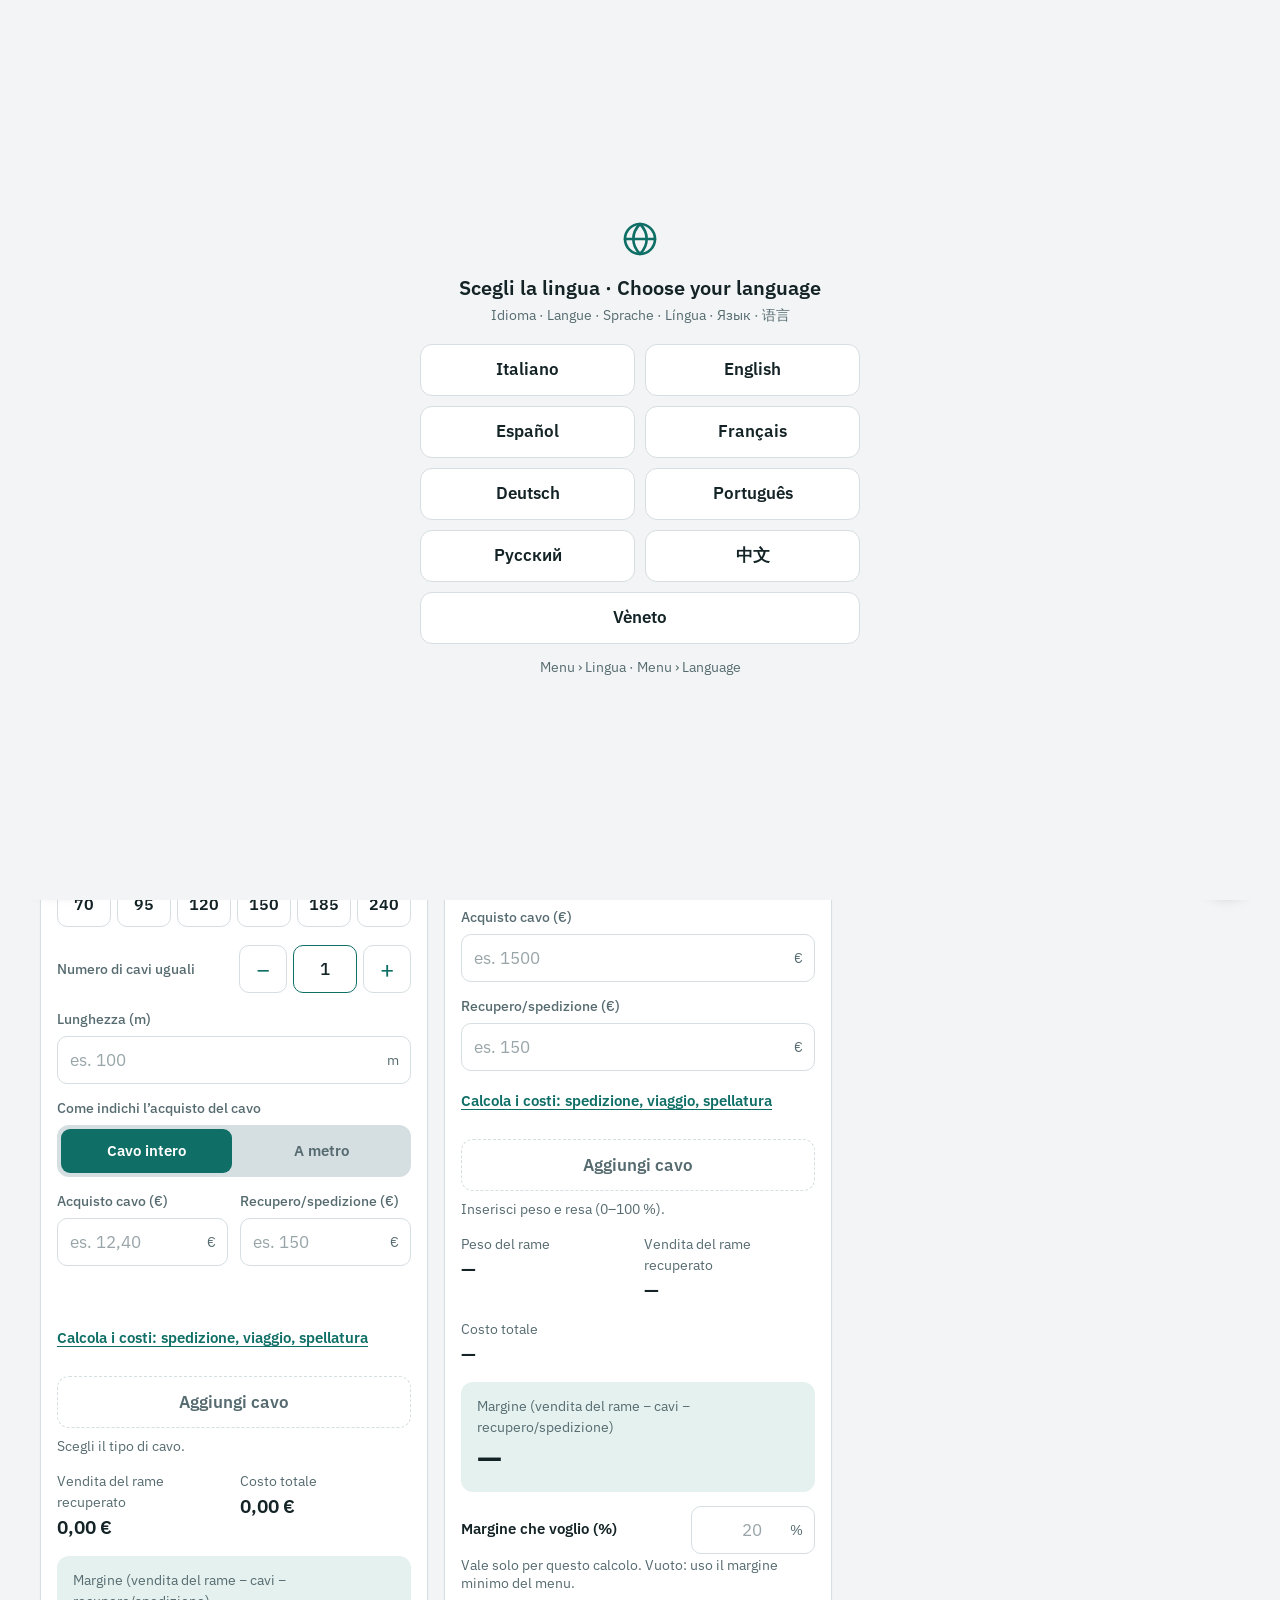
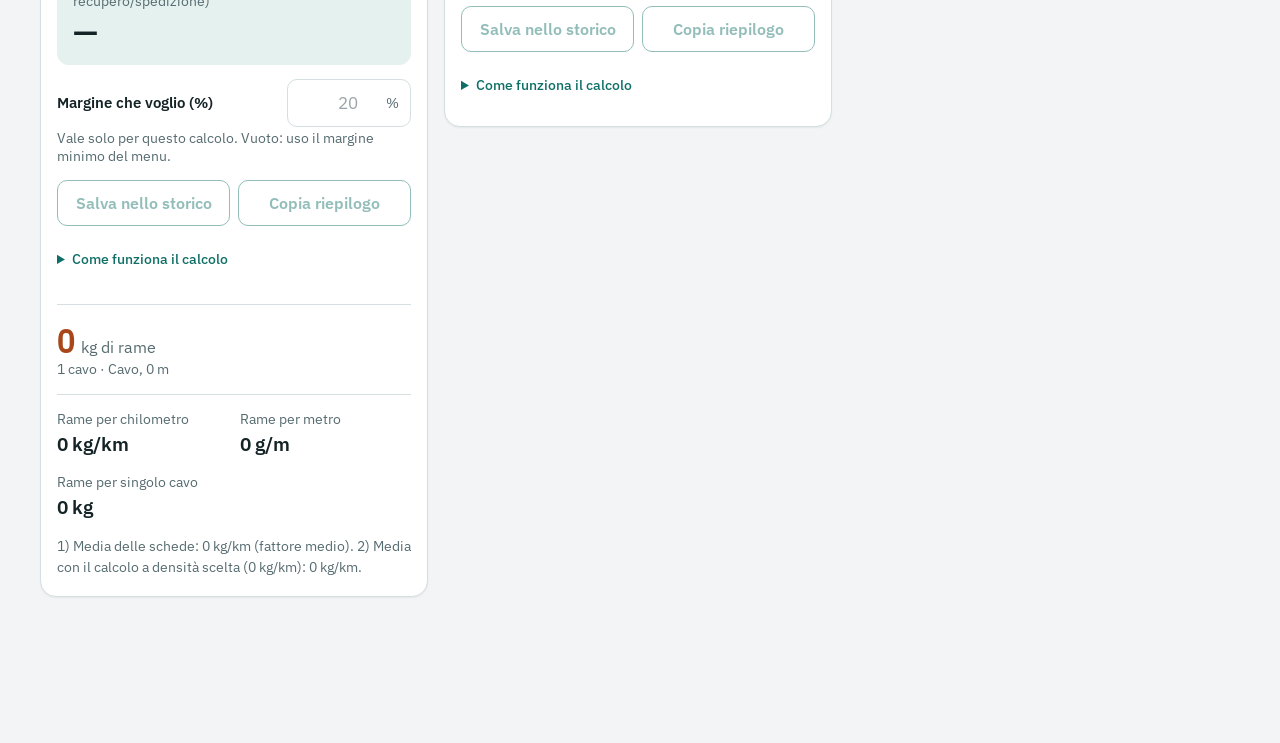
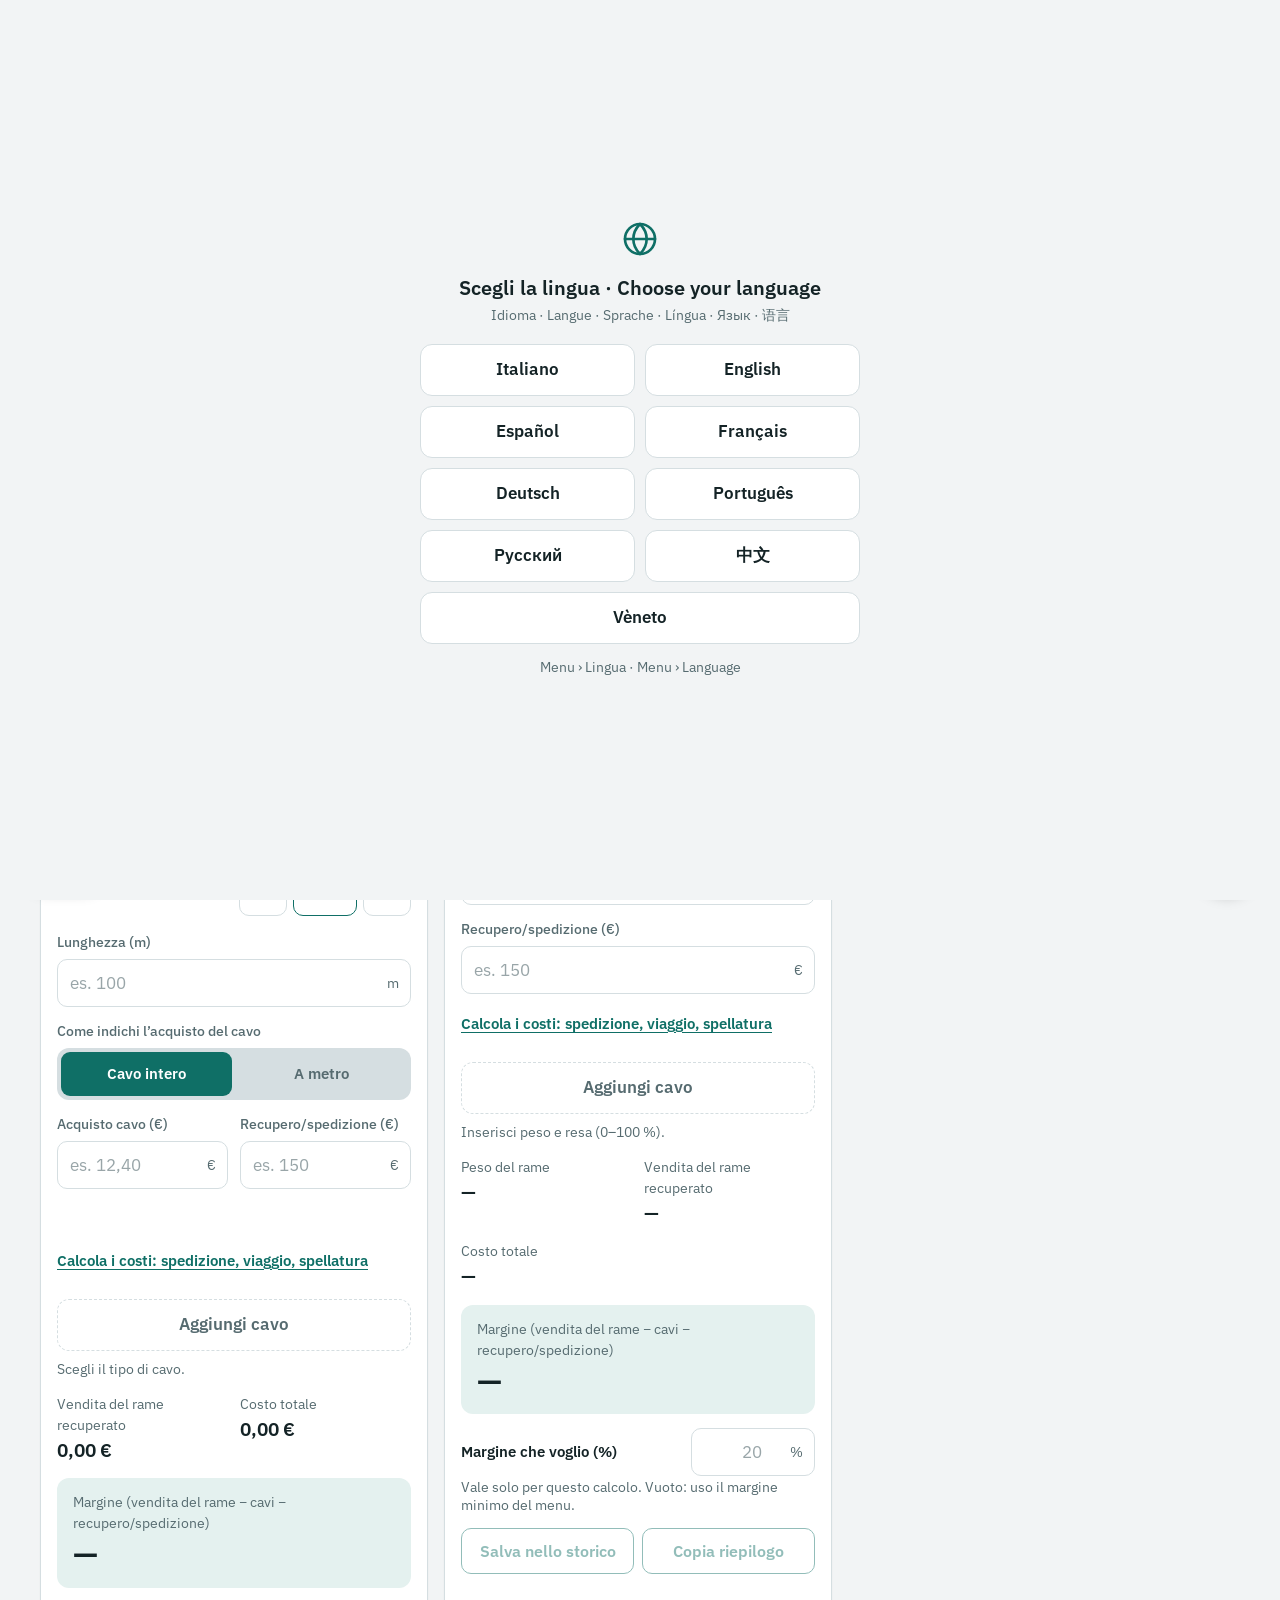
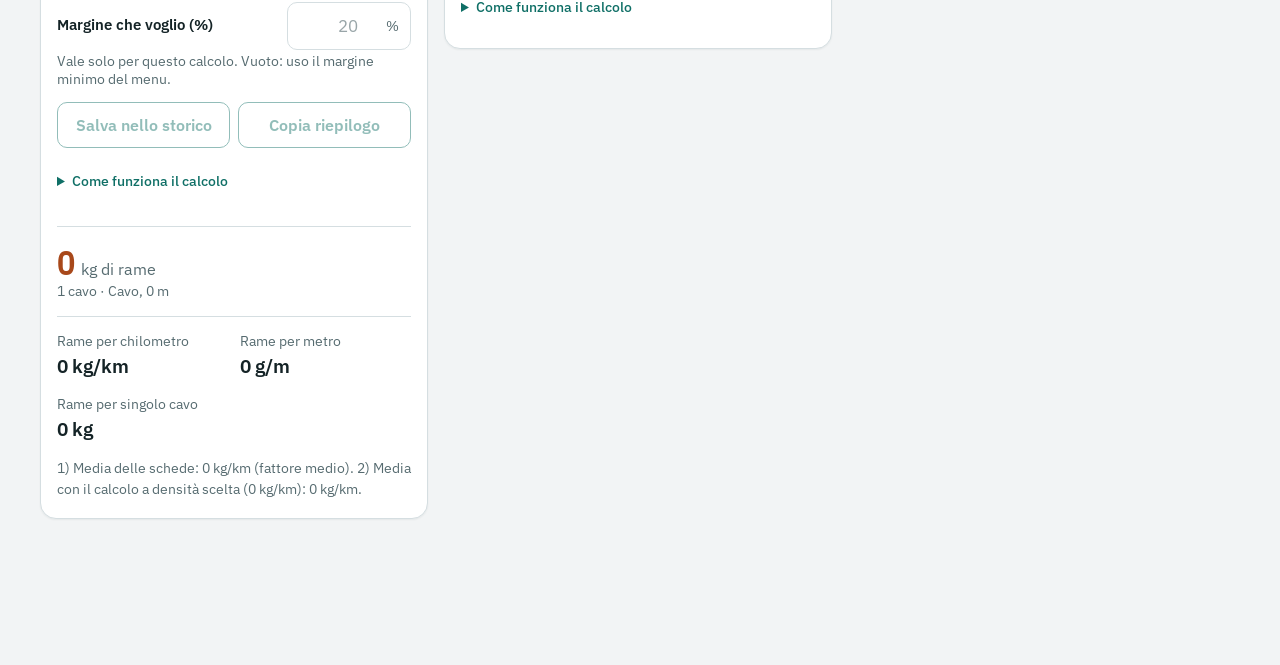
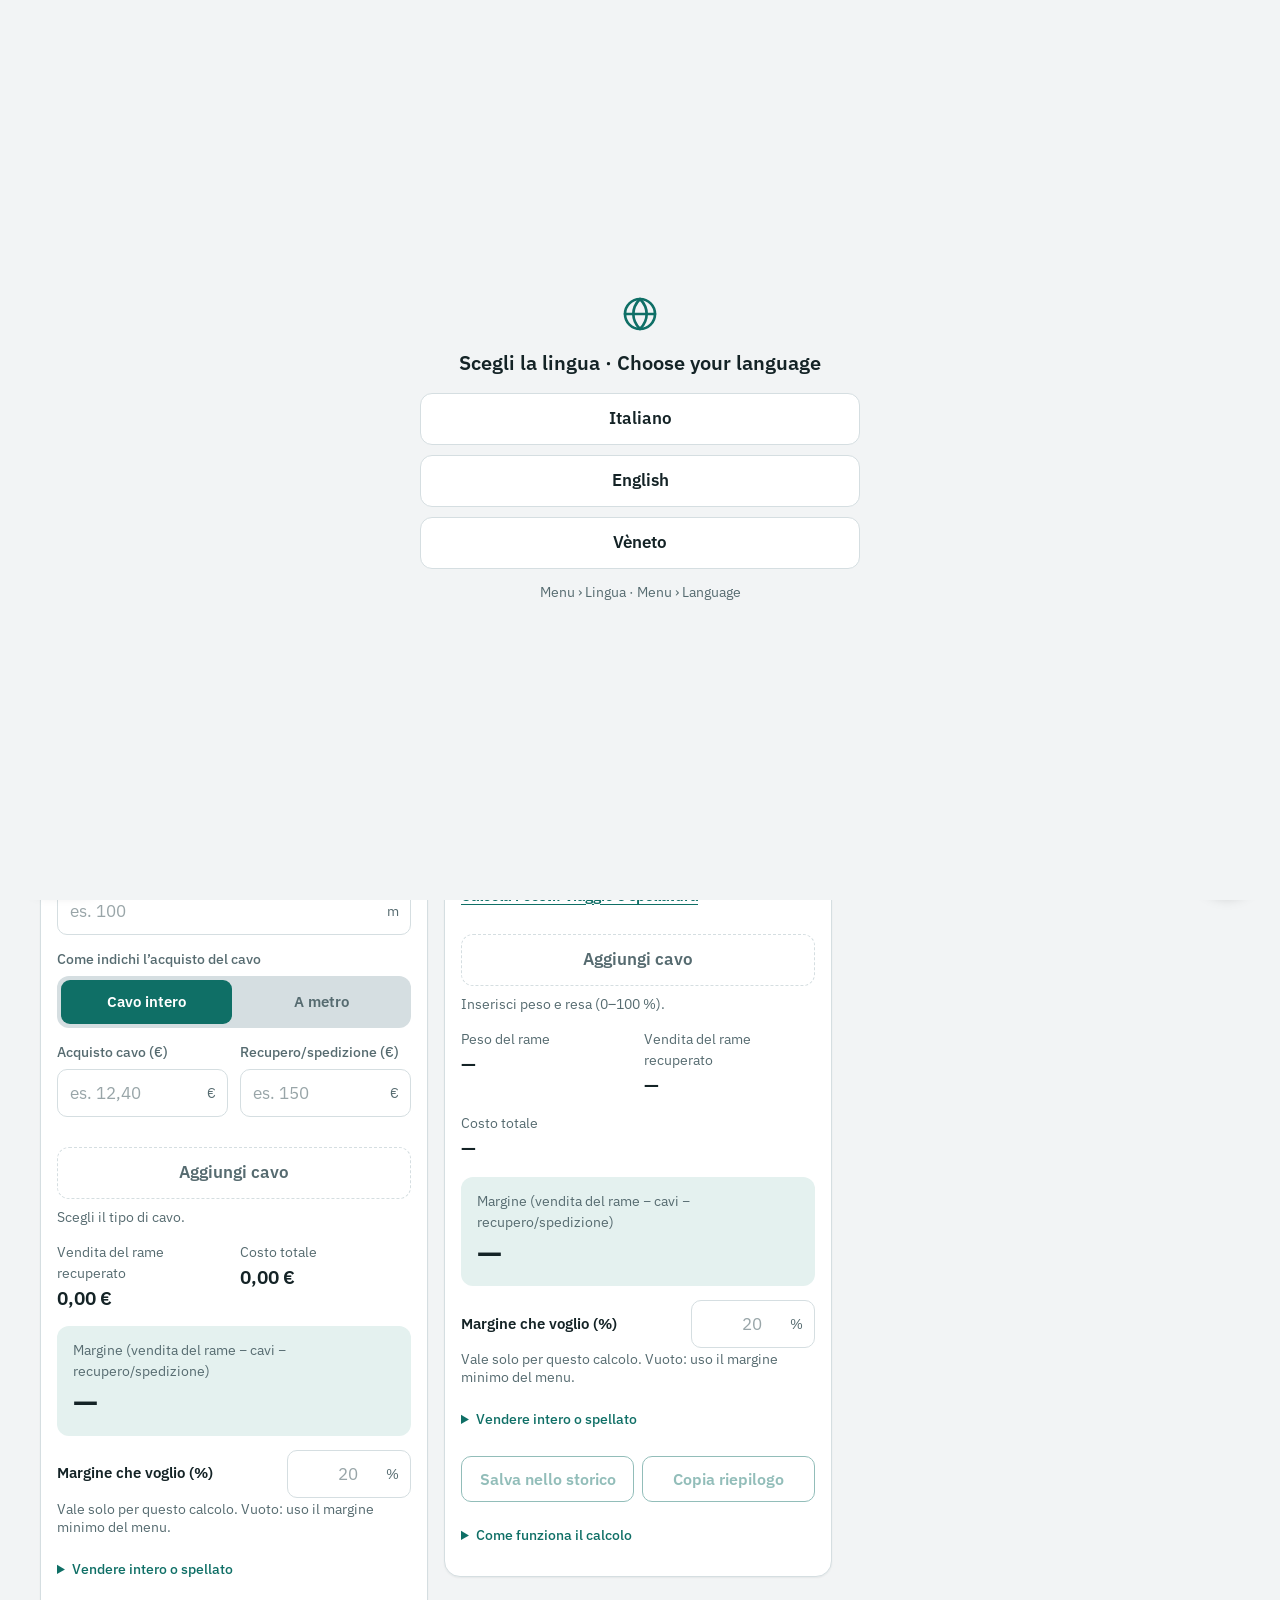
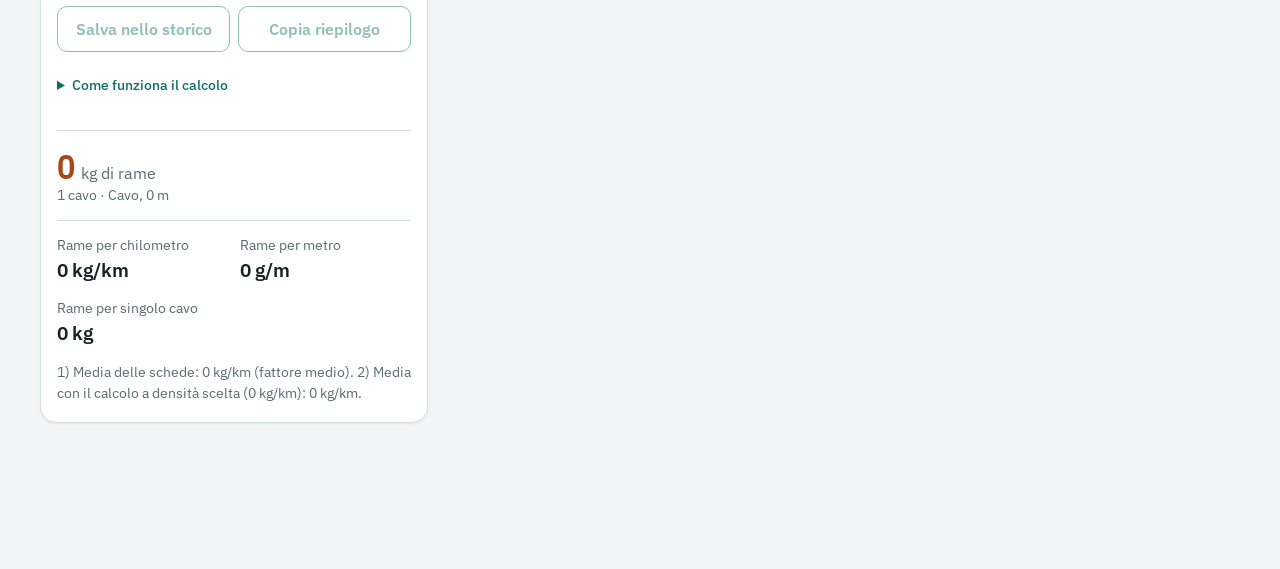
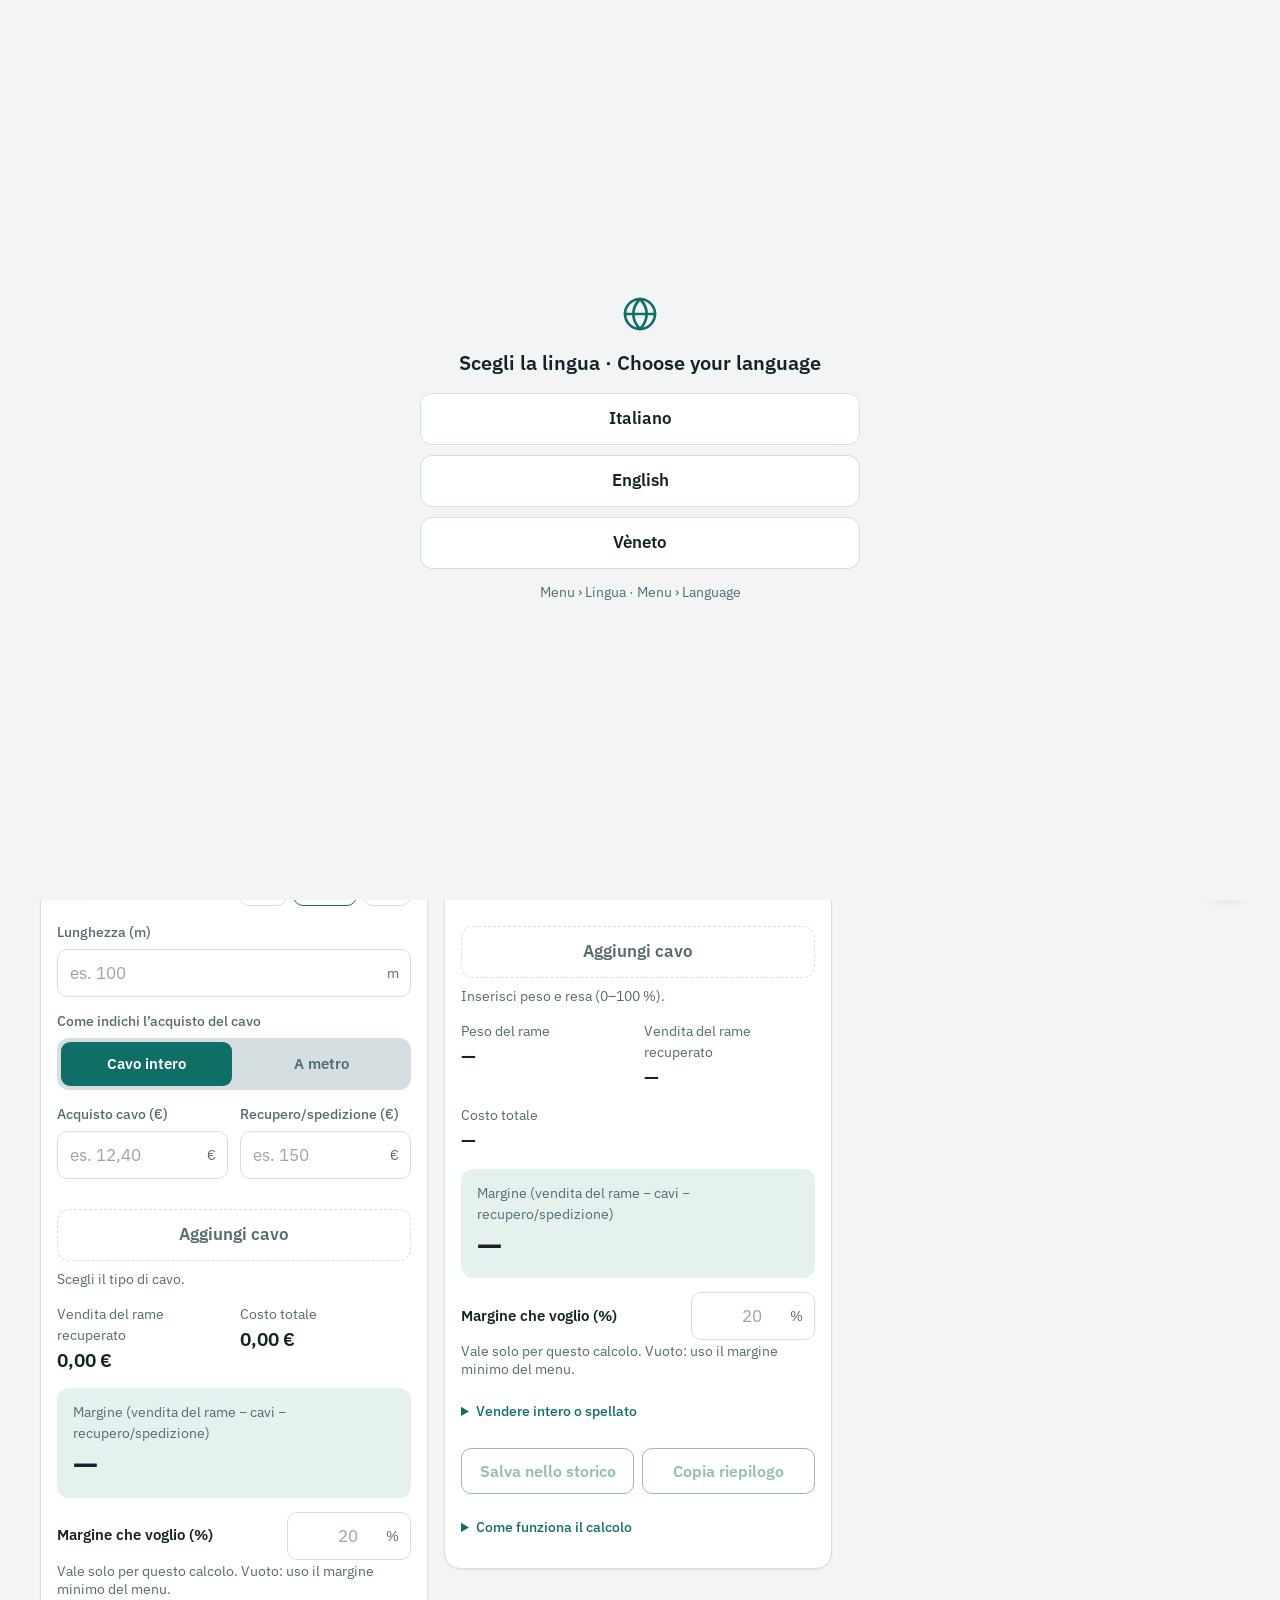
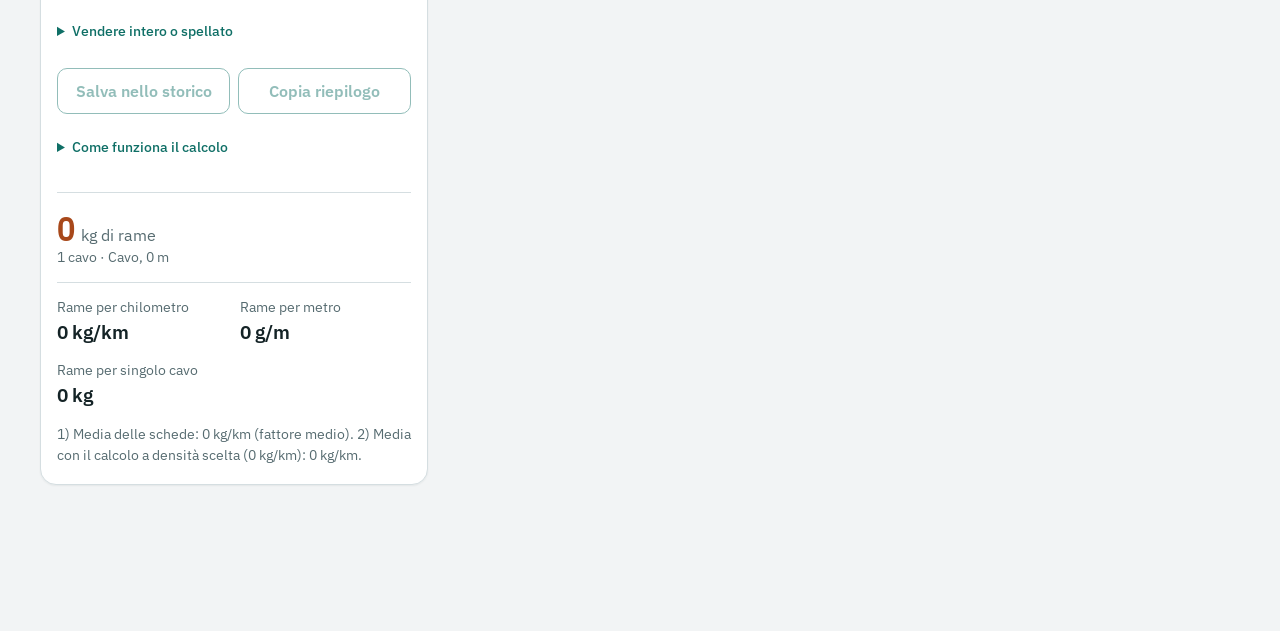
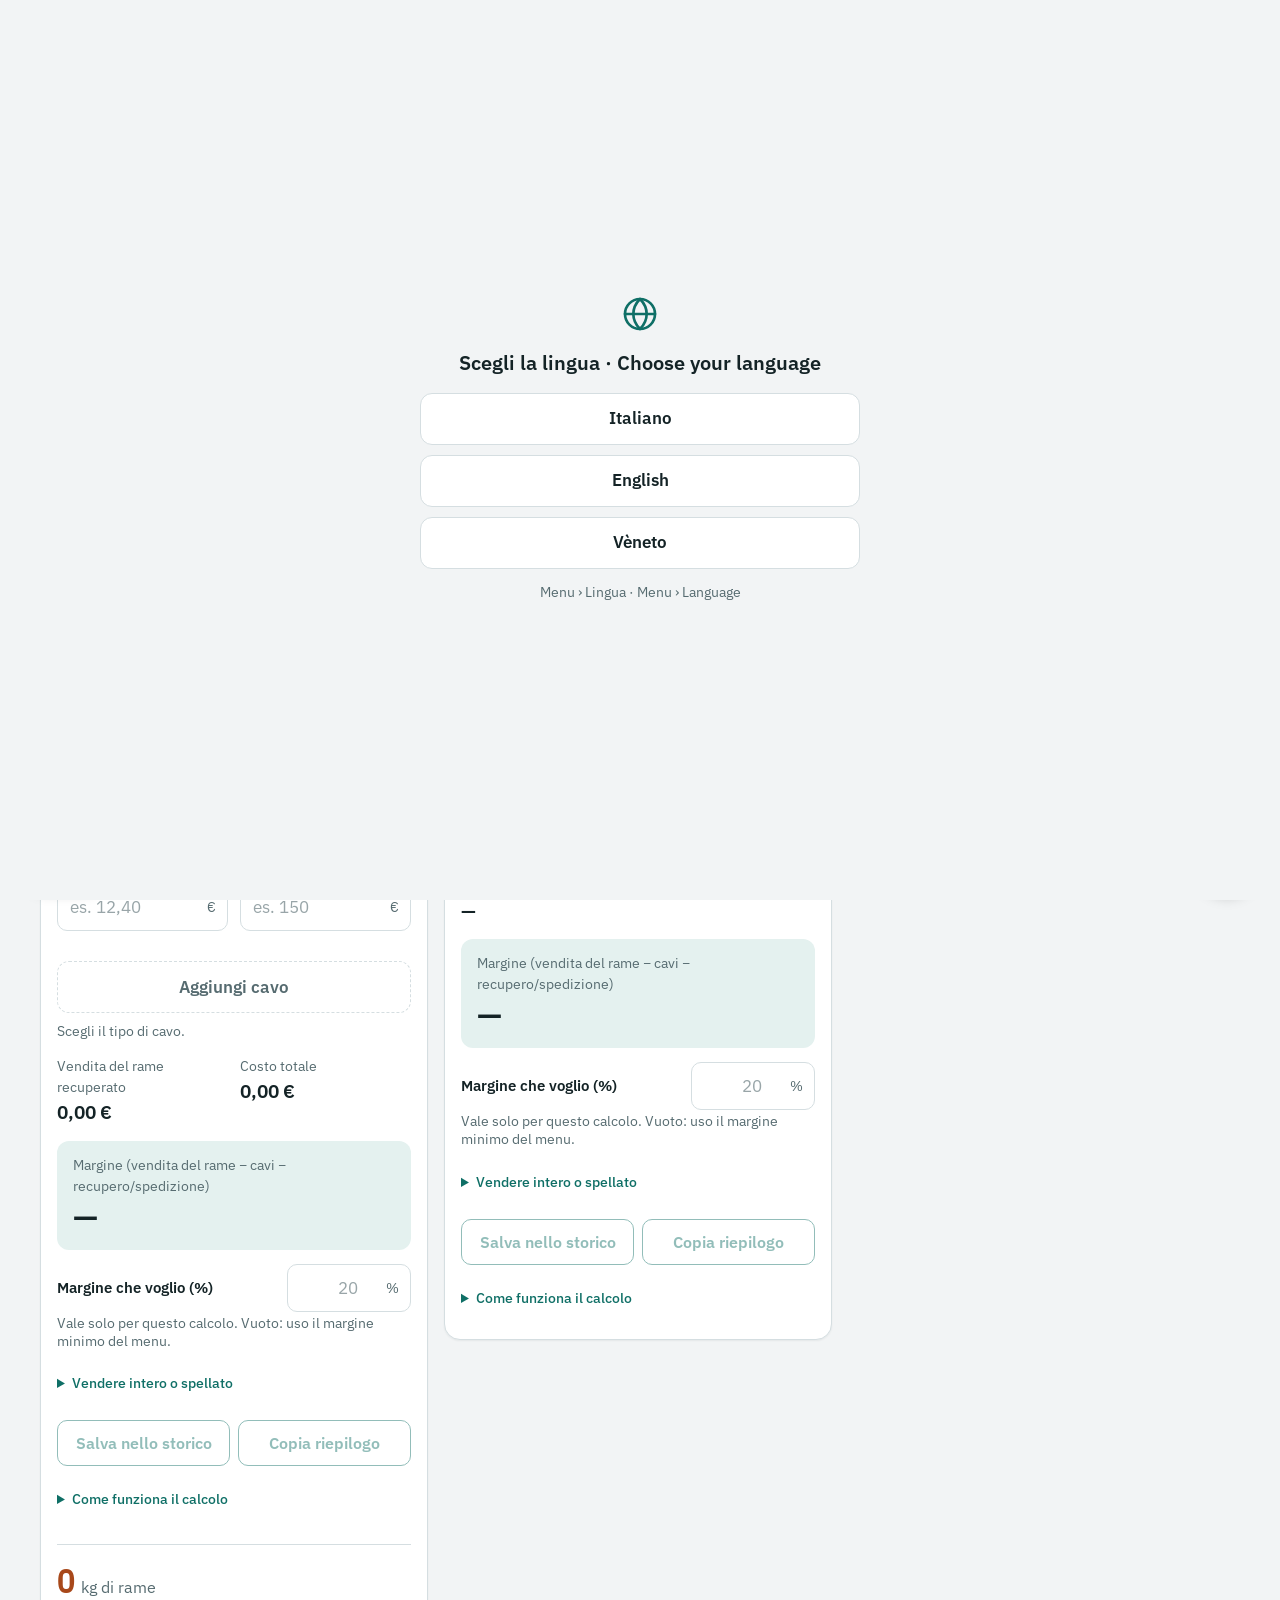
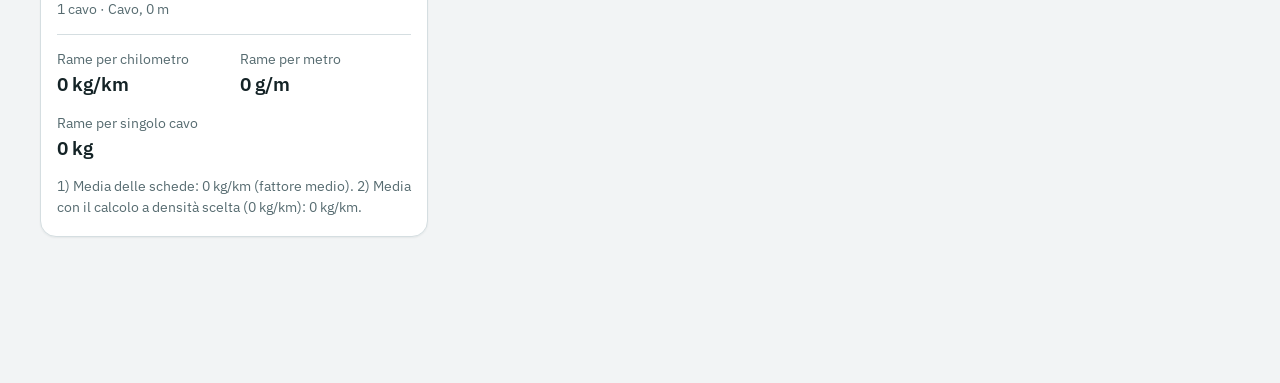
